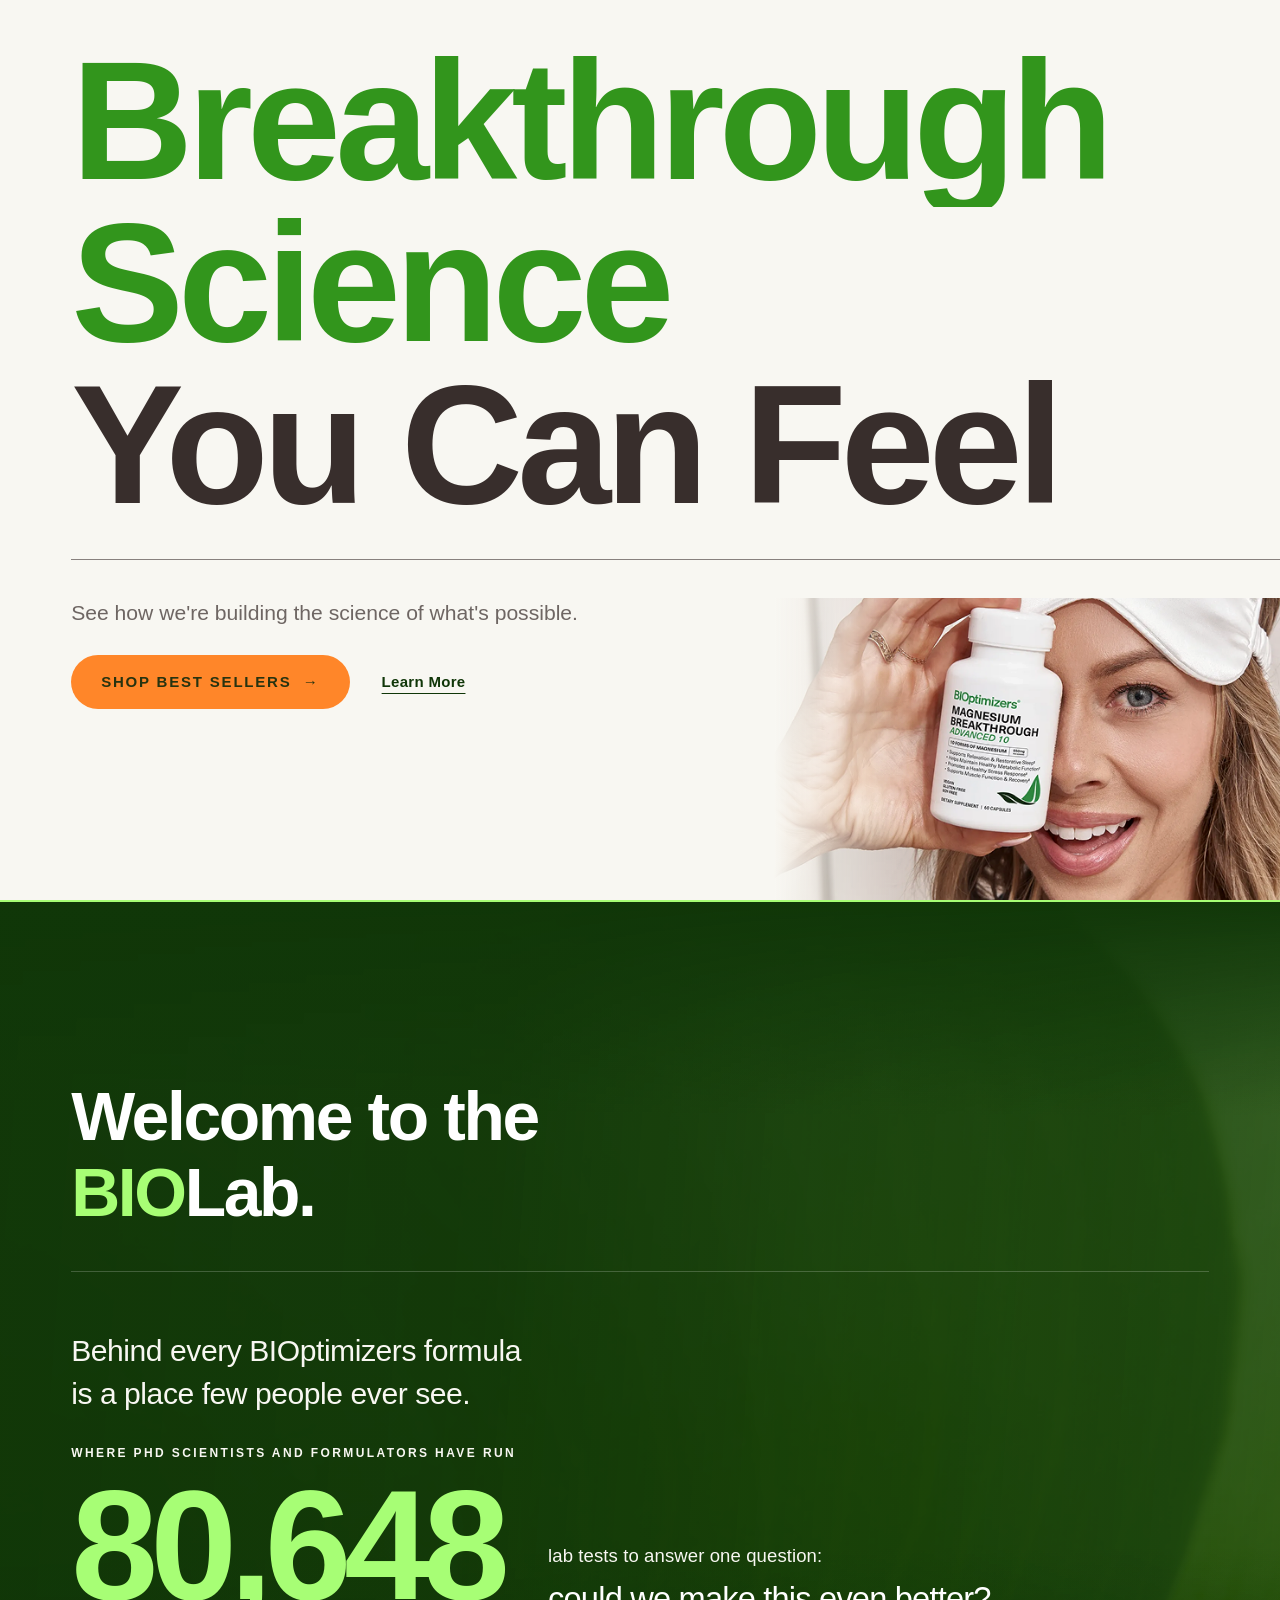
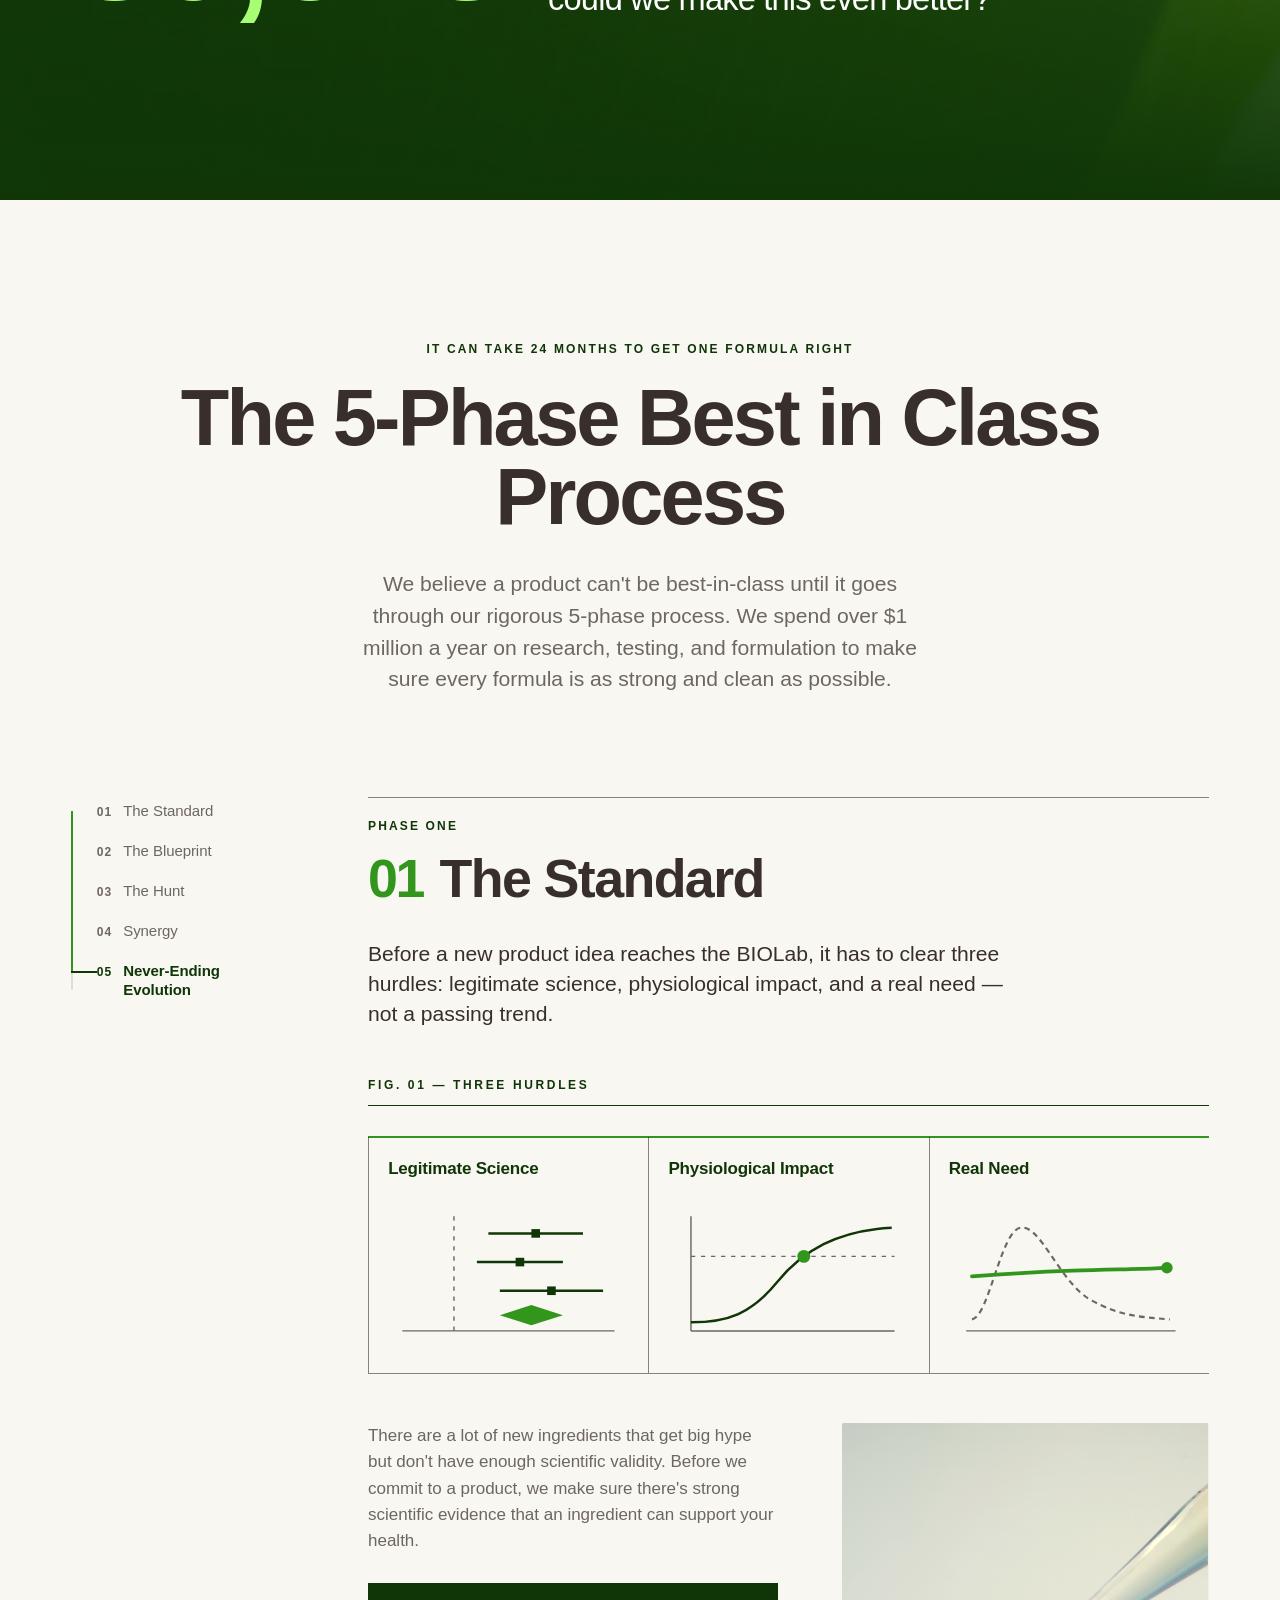
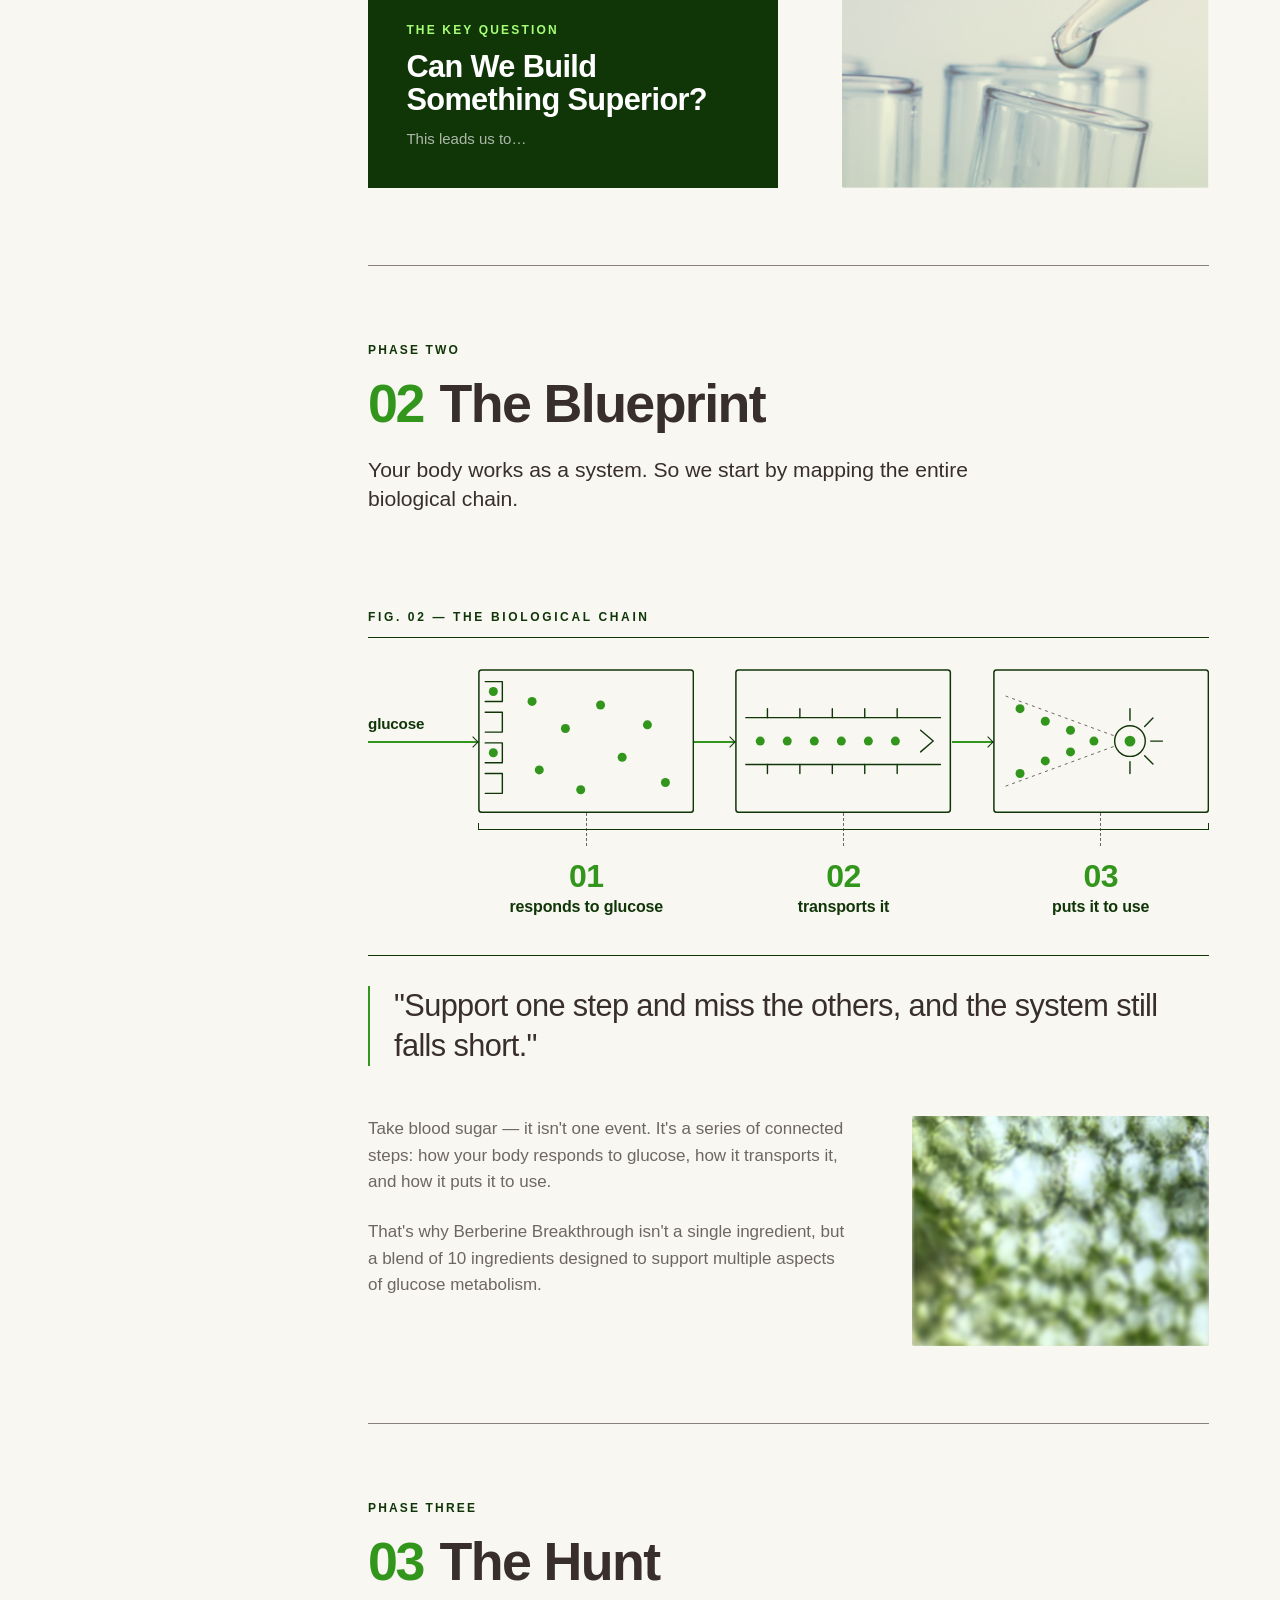
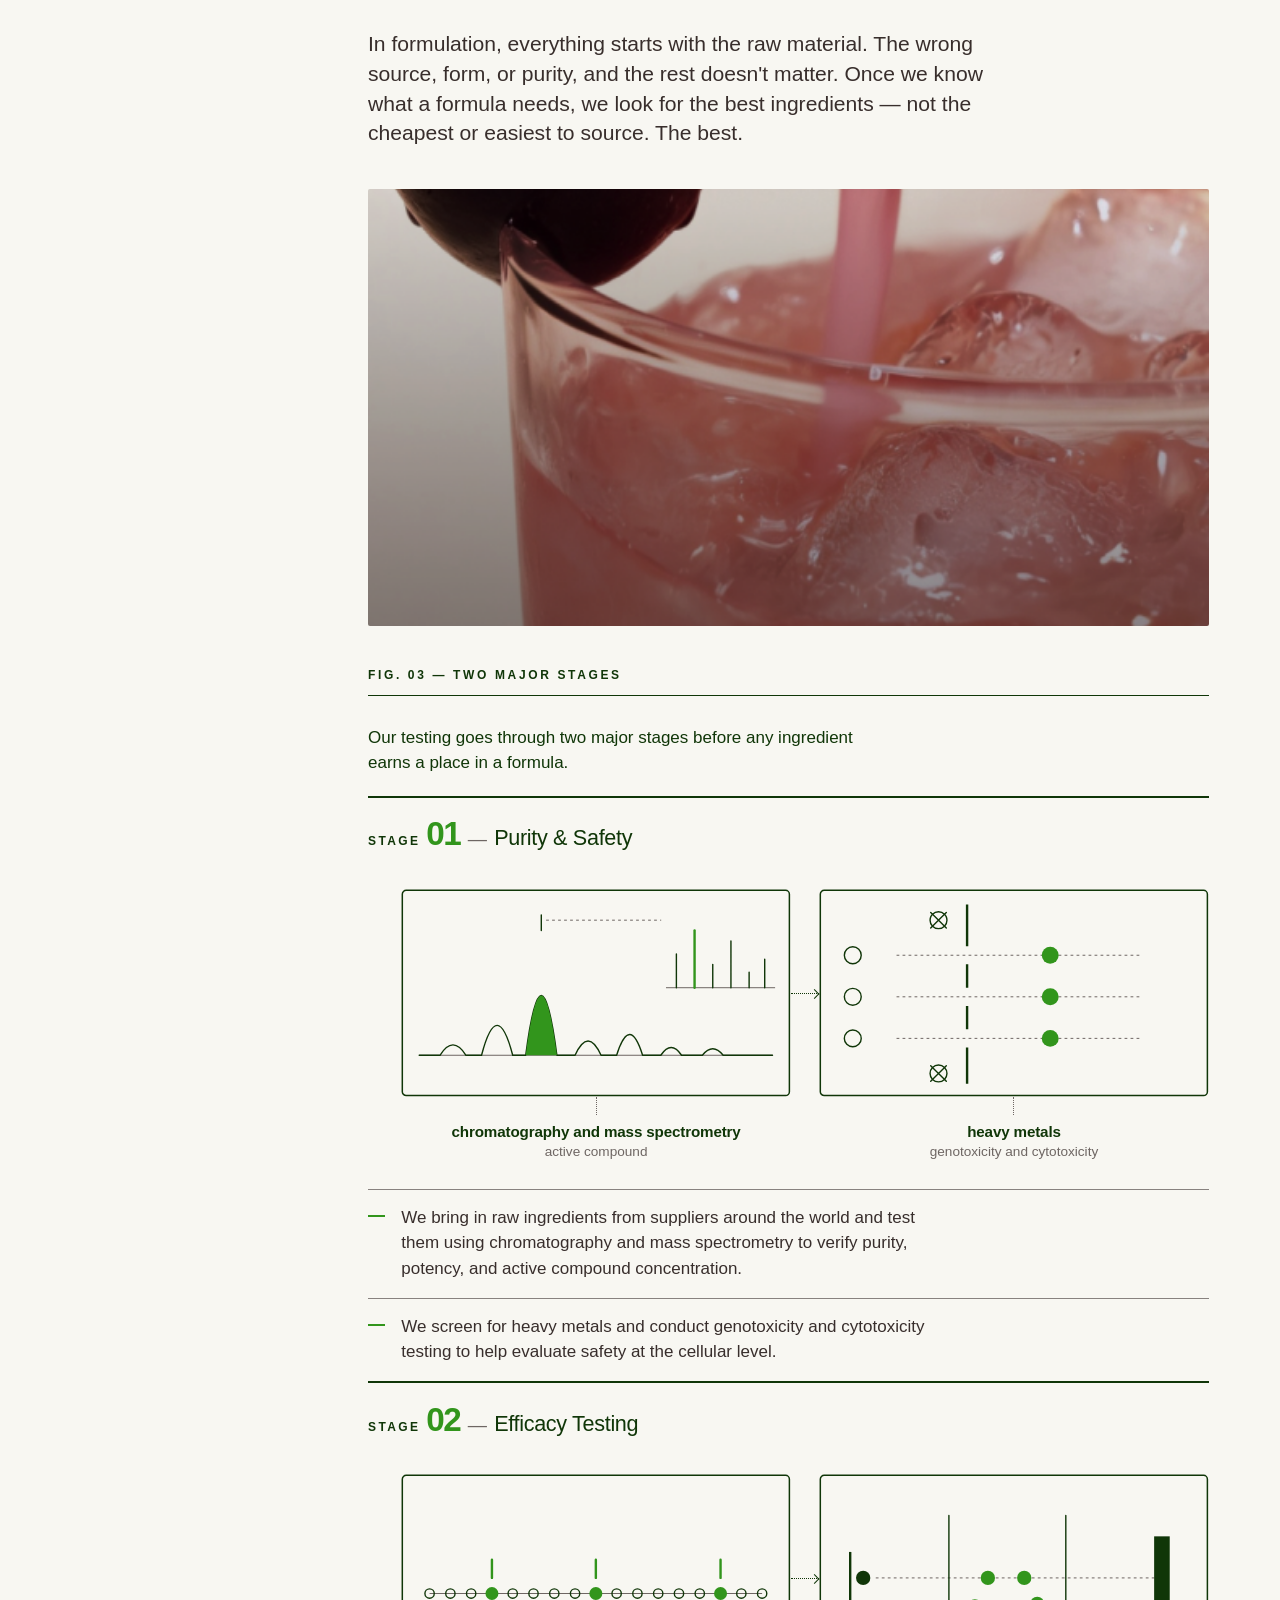
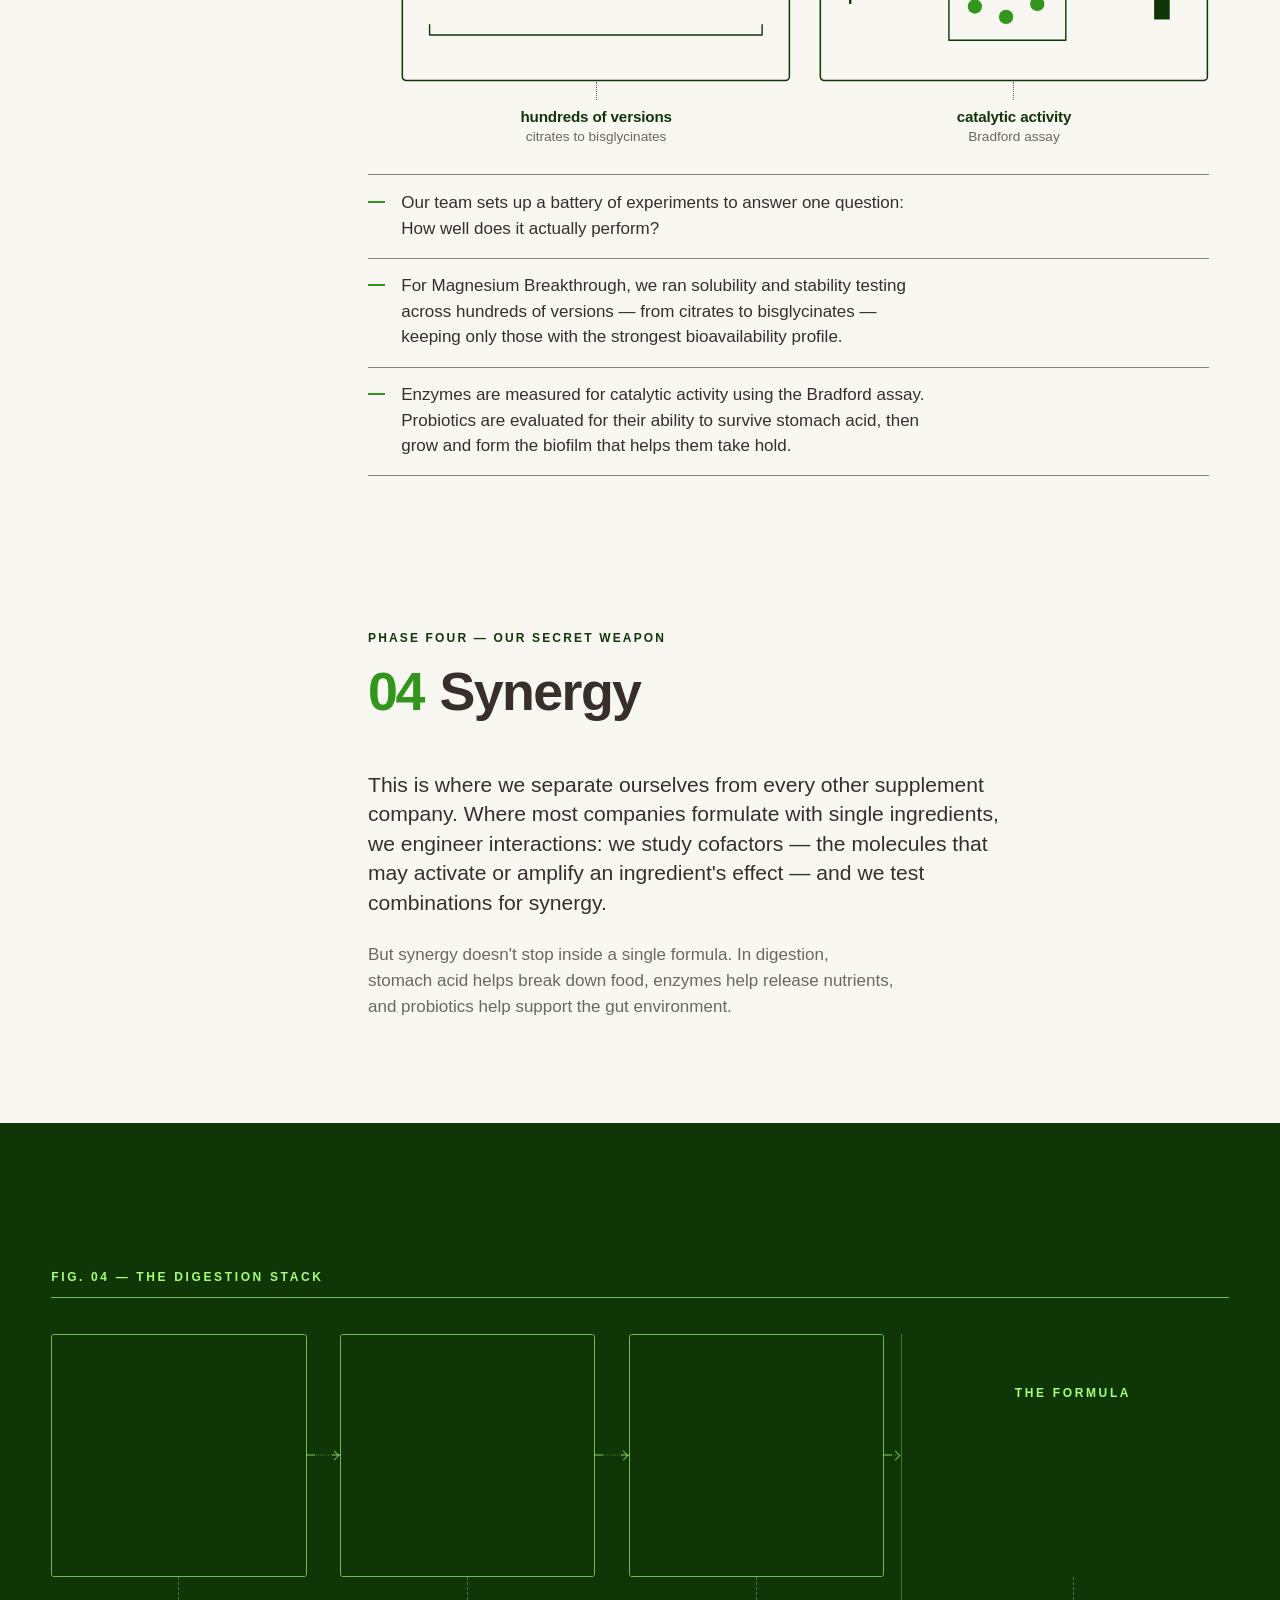
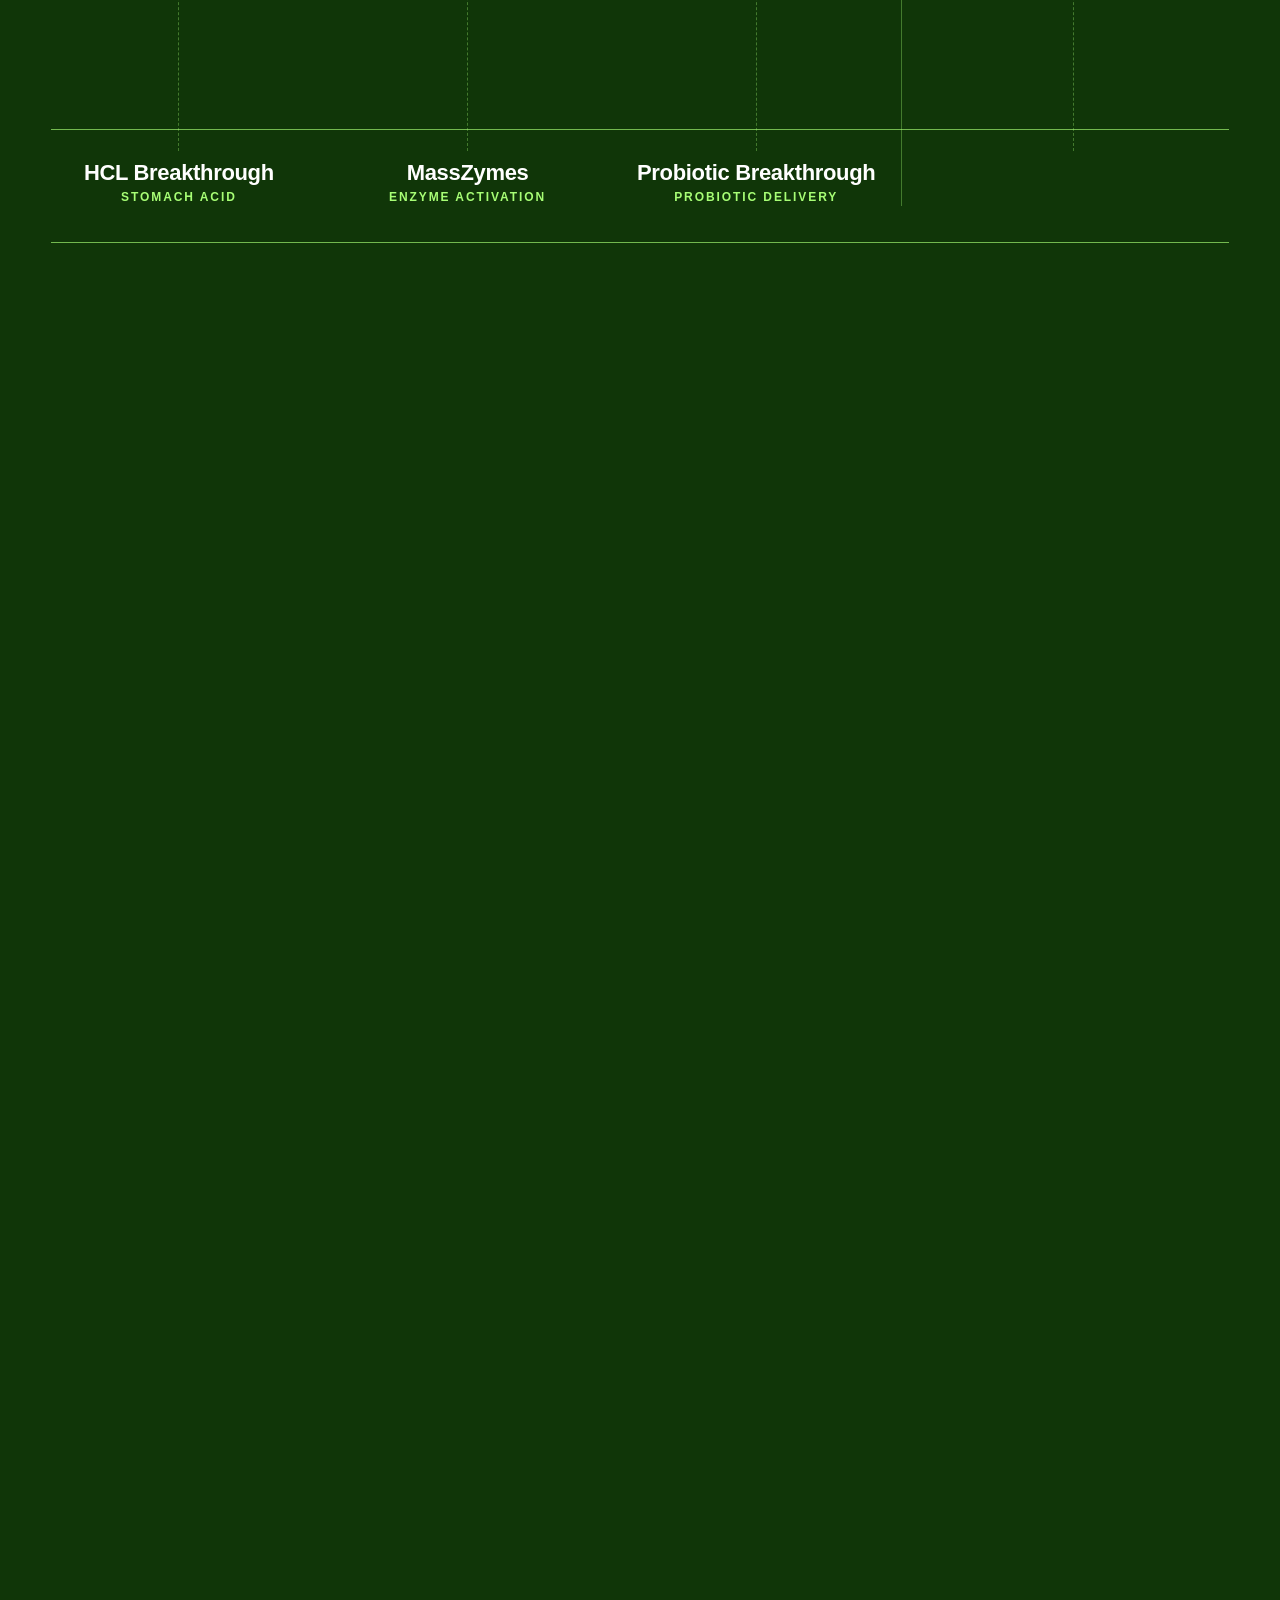
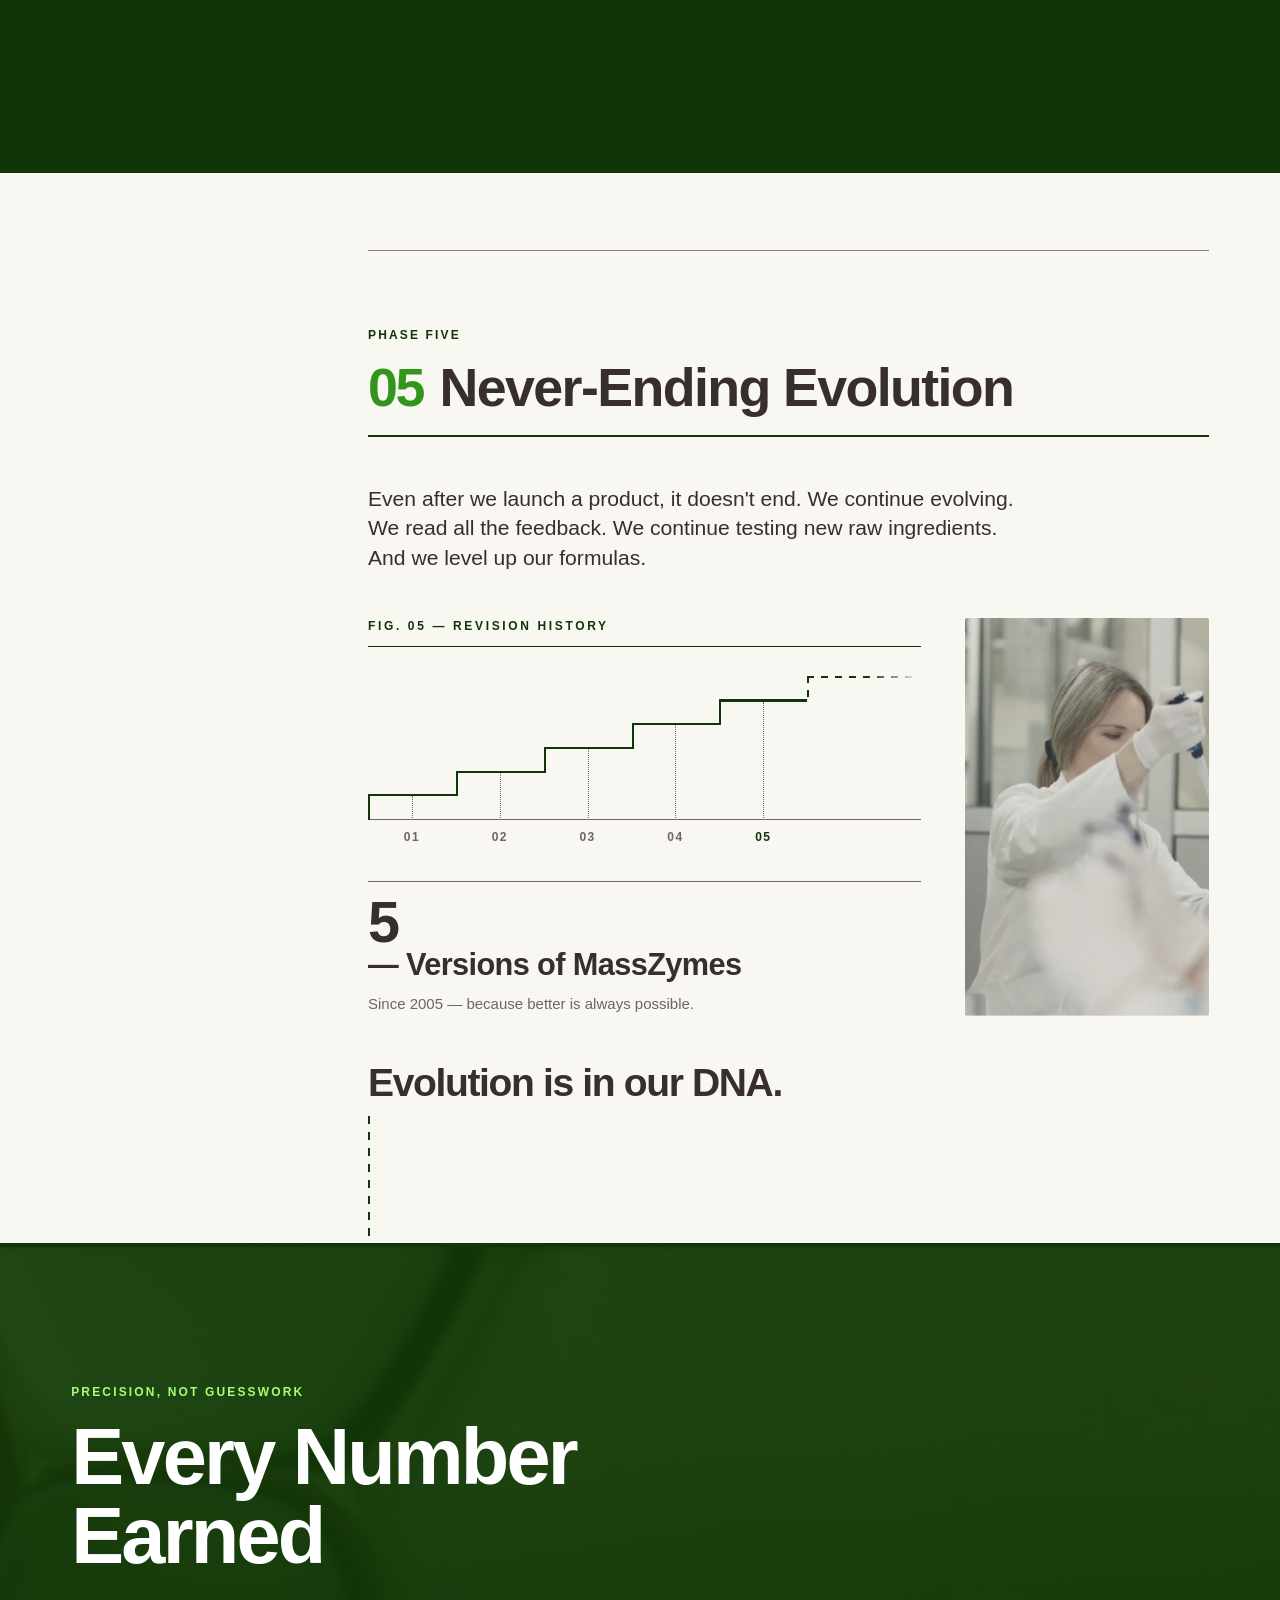
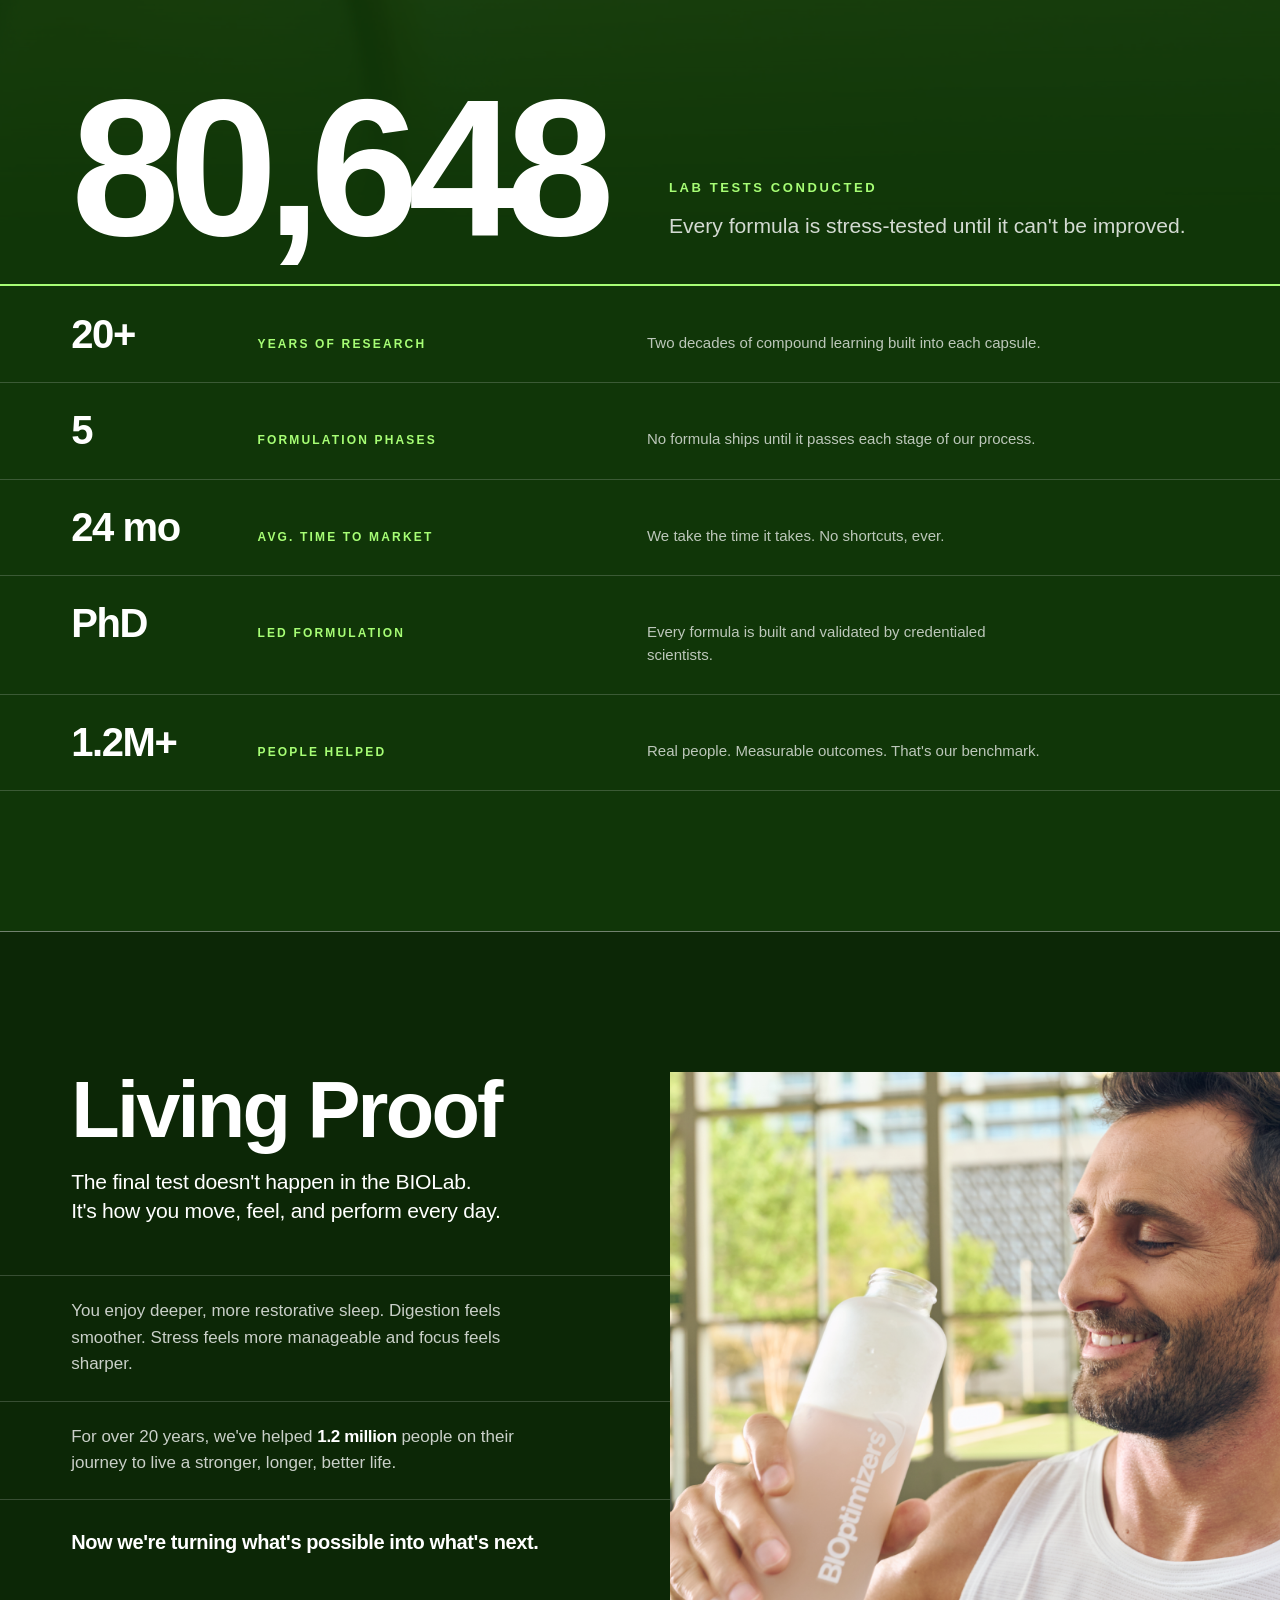
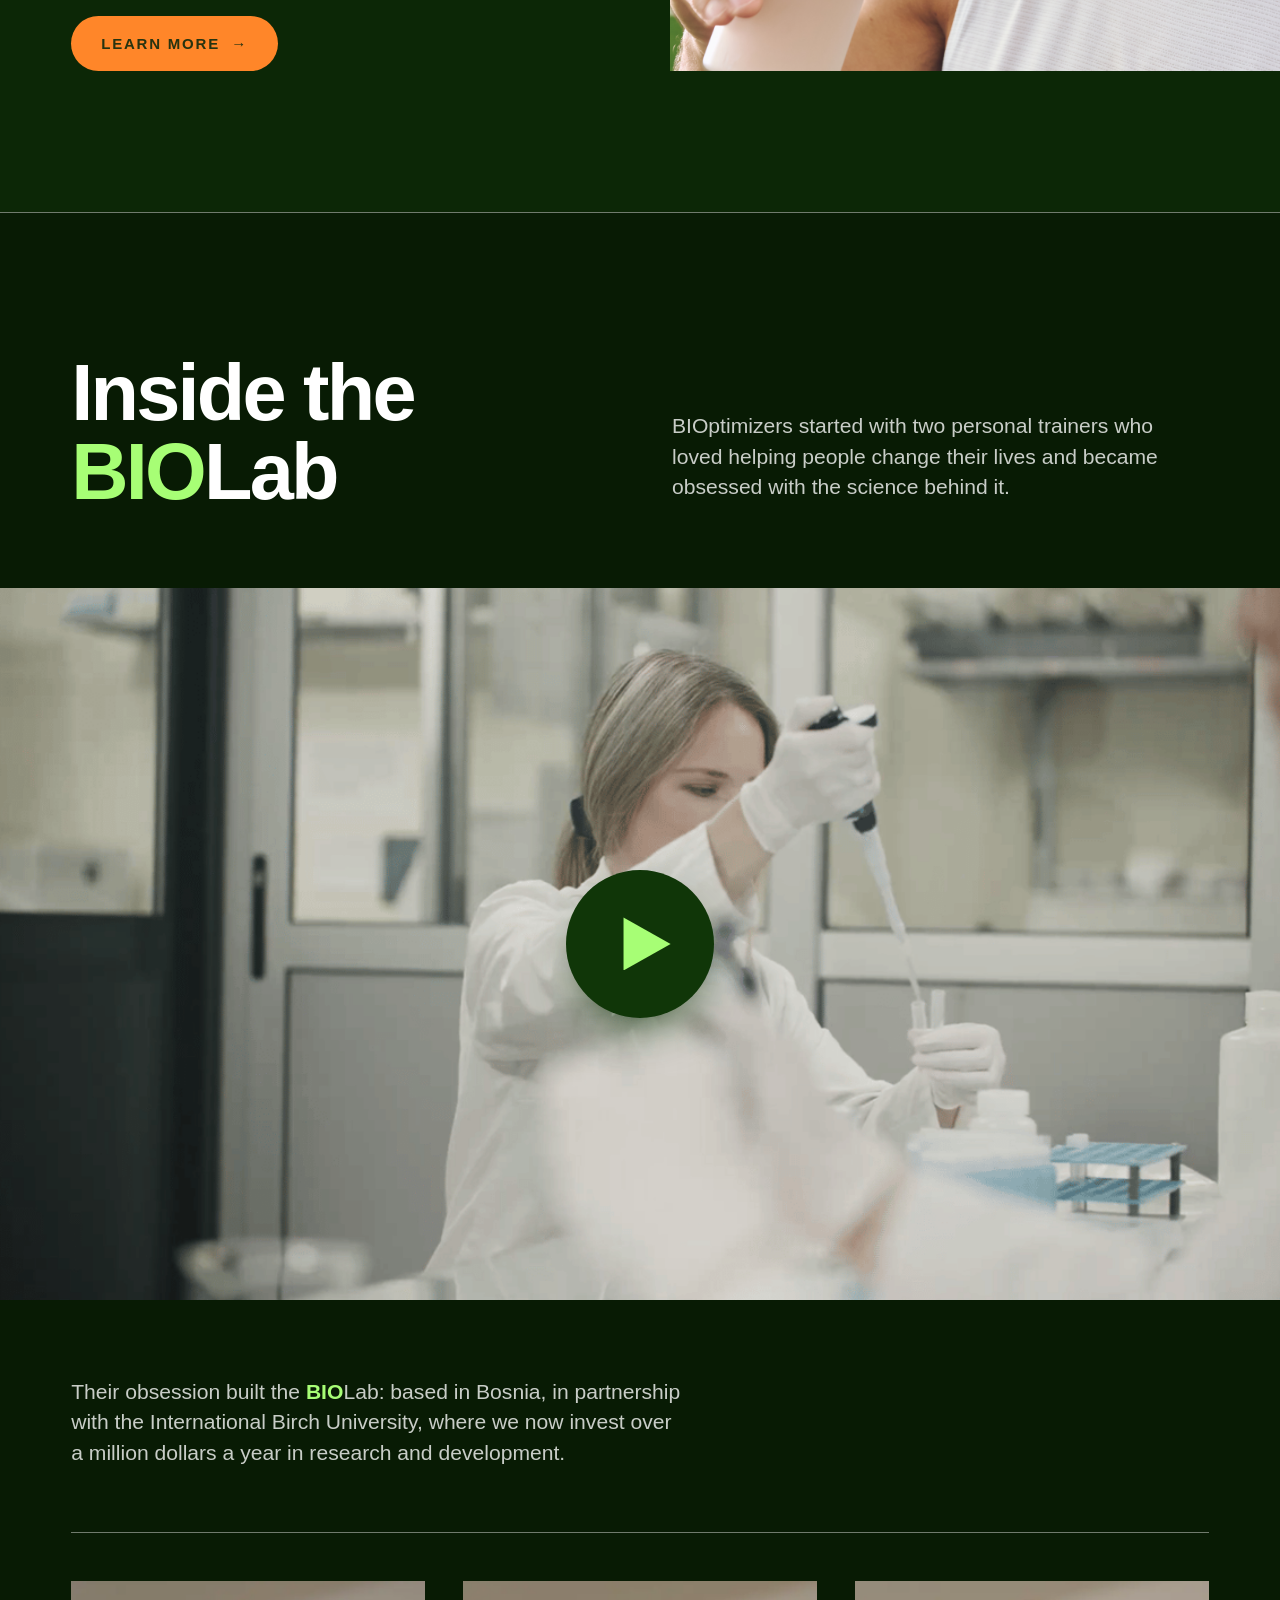
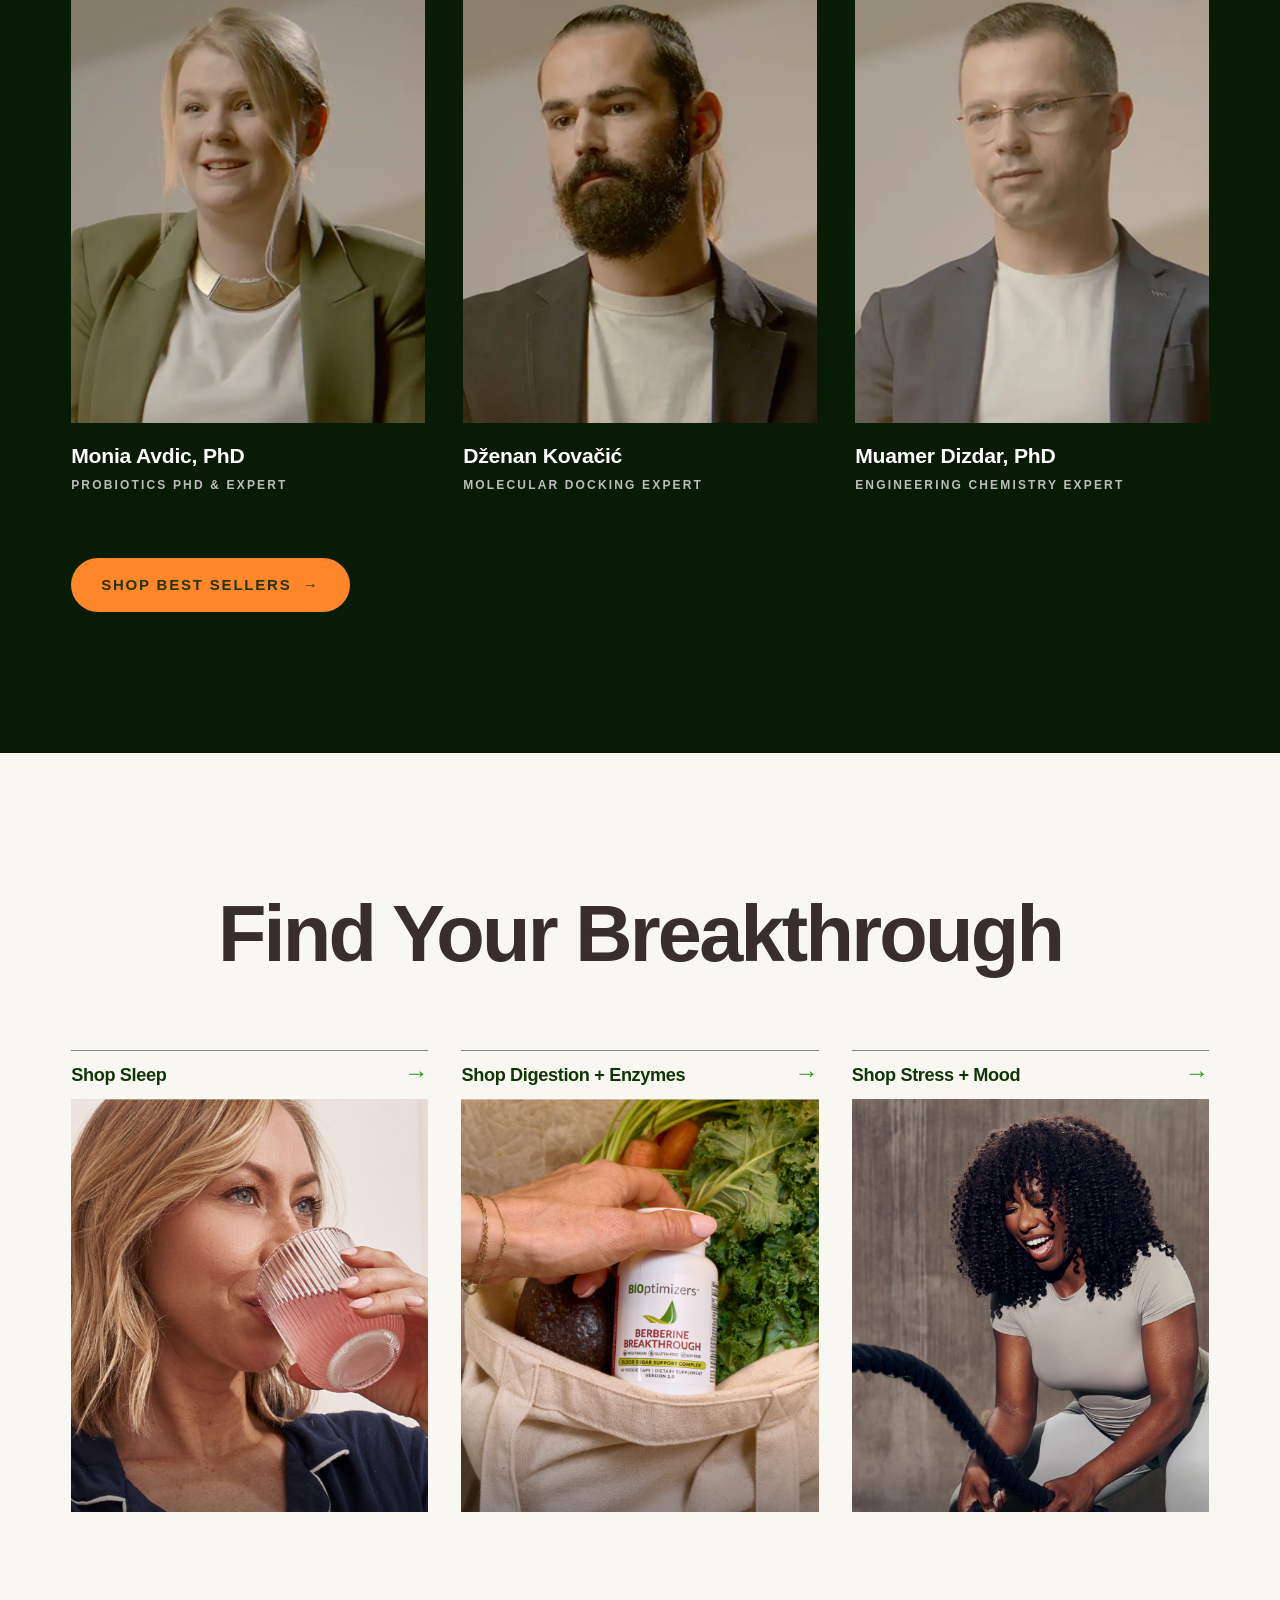
==== index.html @ 0d818f15 "Fig. 03 r1: the label finally has a figure under it Phase Three carried the page's most specific sci" ====
<!doctype html>
<html lang="en">
<head>
<meta charset="utf-8">
<meta name="viewport" content="width=device-width, initial-scale=1">
<title>Breakthrough Science You Can Feel | BIOptimizers</title>
<meta name="description" content="See how we're building the science of what's possible.">
<link rel="stylesheet" href="./styles.css">
<!-- app.js promises that "visibility is the floor" and gives the reveal three
     independent ways to fire — but all three live inside the script, so the
     one failure they do not cover is the script never running at all. With JS
     off, every [data-reveal] stays at opacity:0 and the reader gets a blank
     page. This is that floor, written where no script is needed to reach it.
     Reduced motion was already safe: its escape hatch is pure CSS. -->
<noscript><style>
  [data-reveal] { opacity: 1 !important; transform: none !important; }
  /* WAVE 3 — THE FLOOR HAD A HOLE IN IT. The rule above reaches the element
     that carries [data-reveal]; five transforms on this page live on a
     DESCENDANT of that element and wait for the same .is-in class. Nothing
     was putting those back. Measured with scripts off at 1920: the <i> inside
     every .hero__title .line sat at translateY(205.9px) — 110% of its own
     height, inside an overflow:hidden mask — so the page's H1 was INVISIBLE
     and the hero opened with 680px of empty cream. Three photographs were
     also frozen at their opening crop (1.12 / 1.17 / 1.06 instead of their
     resting values). Every line below is the finished still. */
  .hero__title .line i { transform: none !important; }
  .film img, .film.is-in img { transform: scale(1.06) !important; }
  .person__frame img { transform: scale(1.10) translateY(var(--ty, 0)) !important; }
  .phase__plate img { transform: none !important; }
  .proof__plate img { transform: scale(1.05) !important; }
  /* PIECE 08 — Fig. 05 is DRAWN, not faded, so its resting state lives on
     five pseudo-elements that wait for .is-in on an ancestor. With no script
     the staircase would be an empty ruled box and the closing descender into
     #stats would never exist. These are the finished strokes. */
  .revs__axis, .rev::before, .rev::after, .creed::after { transform: none !important; }
  /* PIECE 04 — the gate's rail is DRAWN out of a scaleX(0) on a pseudo-element
     of .gates, which waits on .is-in like everything else. Same hole, same
     patch: with no script the rail is simply already ruled. */
  .gates::before { transform: none !important; }
  /* PIECE 12. Two transforms in the finale wait on .is-in and both live on a
     DESCENDANT of the element carrying [data-reveal], so the rule above misses
     them: the three doors' hairlines are drawn with scaleX(0 -> 1), and each
     photograph settles out of a scale(1.12) crop. With scripts off that left
     three unruled, over-zoomed tiles. These are the finished stills. */
  .door__row::before { transform: none !important; }
  .door__frame img { transform: scale(1.28) !important; }
  /* PIECE 05 — Fig. 1. The chassis of the chain is never animated, so it is
     already whole here. The two things that are: the conduit fills, which
     rest at scaleX(1), and the material inside each station, which rests at
     full opacity. Without these the figure would render as a labelled but
     EMPTY apparatus with scripts off — drawn, and carrying nothing. */
  .chain__flow { transform: none !important; }
  .chain__mat { opacity: 1 !important; }
  /* PIECE 06 — Fig. 03. The four instruments are chassis and are already
     whole here. What is not: the material inside them — the identified peak
     and its mass line, the lots that clear the screen, the versions that are
     kept, the sample in the cuvette — which arrives on opacity and waits for
     .is-in on .hunt__sheet, an ANCESTOR of it. Without this the plate renders
     with scripts off as four drawn but EMPTY instruments: a chromatogram with
     no identified peak, a screen nothing gets through, a series with nothing
     kept. This is the loaded figure. */
  .sift__mat { opacity: 1 !important; }
  /* PIECE 07 — the specimens inside the vessels. These already rest correctly
     without a rule: the scrub writes transform and opacity as INLINE styles
     from initSynergy, so with no script there is nothing to undo and the CSS
     defaults (opacity 1, no transform) are the finished frame. It is stated
     anyway because the two holes this block has already had were both a
     descendant transform whose resting value lived somewhere a later edit
     could move it. If anyone ever gives .vessel__vid an opening crop in the
     stylesheet, the floor is already written. */
  .vessel__vid { opacity: 1 !important; transform: none !important; }
</style></noscript>
</head>
<body>

<a class="skip-link" href="#main">Skip to content</a>

<main id="main">

<!-- ============ PIECE 01: HERO — START ============ -->
<!-- The headline and the photograph live in DIFFERENT GRID ROWS. That is the
     whole fix: the collision was structural (both were placed in one 1/1 cell
     and left to miss each other by luck), so the answer is structural too.
     The h1 spans the full container and keeps its 144px colour split; the
     photograph is a plate locked into the bottom-right corner of the row
     BELOW it. A single hairline crosses the whole composition and both the
     sentence and the plate hang off it — one grid, one design.
     The reader can now act from the first screen: an orange CTA to the shop
     and a quiet link down to the process. Both labels already exist on this
     page ("Shop best sellers", "Learn More"); no new copy was invented. -->
<section class="hero" id="hero" aria-labelledby="hero-heading">
  <div class="hero__grid">

    <h1 id="hero-heading" class="hero__title">
      <span class="line" data-reveal><i>Breakthrough</i></span>
      <span class="line" data-reveal><i>Science</i></span>
      <span class="line line--alt" data-reveal><i>You Can Feel</i></span>
    </h1>

    <div class="hero__rule" aria-hidden="true"></div>

    <div class="hero__say">
      <p class="hero__sub" data-reveal data-reveal-delay="2">See how we're building the science of what's possible.</p>
      <div class="hero__act">
        <a class="btn" href="https://bioptimizers.com/shop" data-reveal data-reveal-delay="3">Shop best sellers</a>
        <a class="hero__more" href="#phases" aria-label="Learn More about the 5-phase process" data-reveal data-reveal-delay="3">Learn More</a>
      </div>
    </div>

    <!-- LCP element. No [data-reveal] here on purpose: hiding it behind an
         observer would push the largest paint past the reveal. -->
    <div class="hero__plate">
      <img src="./magnesium-breakthrough-sleep-wellness-m-859b0c885009fa5ac7b4ea28e211aabb.png"
           alt="Smiling woman holding BIOptimizers Magnesium Breakthrough, wearing a sleep mask"
           width="585" height="528" fetchpriority="high" decoding="async">
    </div>

  </div>
</section>
<!-- ============ PIECE 01: HERO — END ============ -->


<!-- ============ PIECE 02: MANIFESTO / BIOLAB — START ============ -->
<!-- THE FIRST DARK BEAT — the page changes register here, so the section takes
     a whole screen and nothing in it uses the shared 900ms fade:
       · the seam CUTS across the top edge (scaleX from the left)
       · the sentence CLIMBS out of per-line masks, one line at a time
       · 80,648 is UNCOVERED by a --vital bar that wipes over and off it
       · the leaf light DRIFTS against the scroll behind all of it
     One sentence, re-typeset — not reworded. Every fragment below is an
     inline <span>, so the browser and the copy gate both read the source
     line back as one continuous sentence.
     The CSS resting state is the finished composition; JS arms the motion by
     adding .is-armed. No JS, a dead observer, or prefers-reduced-motion all
     land on the still — visibility is the floor. -->
<section class="manifesto" id="biolab-banner" aria-labelledby="banner-heading" data-manifesto>
  <div class="manifesto__field" aria-hidden="true">
    <img class="manifesto__texture" data-mf="texture"
         src="./ae173b73b3bbce85db3224bb257502de1eb17e9a-m-88636705584f5a5233e0ae18df42519e.png"
         alt="" width="890" height="686" loading="lazy" decoding="async">
    <span class="manifesto__veil"></span>
  </div>
  <span class="manifesto__seam" aria-hidden="true"></span>

  <!-- WAVE 3 — THE TITLE ARRIVES WITH ITS SECTION, NOT AFTER IT.
       This h2 used to be the LAST element in the section: the greeting
       rendered under its own explanation and, because the choreography runs
       in DOM order, it carried a ~1.45s delay — the name of the place landed
       a second and a half after the place did. The UI/UX critic and the copy
       gate's order check found it independently, and the source says the same
       thing: "Welcome to the BIOLab." is the heading, the sentence is the
       body under it. So the greeting opens, a rule is drawn under it, and the
       sentence then builds to 80,648 — which now lands LAST and largest,
       where a climax belongs, instead of halfway up the screen. -->
  <div class="shell manifesto__type">
    <h2 id="banner-heading" class="manifesto__title">
      <span class="mf-line"><span class="mf-line__i">Welcome to the</span></span>
      <span class="mf-line"><span class="mf-line__i"><b>BIO</b>Lab.</span></span>
    </h2>
    <p class="manifesto__body">
      <span class="mf-set" data-mf-split>Behind every BIOptimizers formula is a place few people ever see.</span>
      <span class="mf-cue" data-mf-split>Where PhD scientists and formulators have run</span>
      <span class="mf-tally" data-mf-tally><span class="mf-tally__n">80,648</span></span>
      <span class="mf-close">
        <span class="mf-ask" data-mf-split>lab tests to answer one question:</span>
        <span class="mf-q" data-mf-split>could we make this even better?</span>
      </span>
    </p>
  </div>
</section>
<!-- ============ PIECE 02: MANIFESTO — END ============ -->


<!-- ============ PIECE 03: PHASE SPINE (carries 04-08) — START ============ -->
<section class="process" id="phases" aria-labelledby="phases-heading">

  <!-- WAVE 4 — ONE MASTHEAD, ONE ARRIVAL. Every heading block on this page
       used to deal its own parts 0/110/220ms apart, which is how 53 reveals
       ended up with 37 of them on one identical fade. A masthead is a block:
       kicker, title and lede arrive together, here and in all five phases,
       the register and the people board. Nine fades removed, none re-cut. -->
  <header class="overture shell" data-reveal>
    <p class="eyebrow overture__kicker">It Can Take 24 Months To Get One Formula Right</p>
    <h2 id="phases-heading" class="overture__title">The 5-Phase Best in Class Process</h2>
    <p class="overture__lede">We believe a product can't be best-in-class until it goes through our rigorous 5-phase process. We spend over $1 million a year on research, testing, and formulation to make sure every formula is as strong and clean as possible.</p>
  </header>

  <div class="process__body">

    <!-- THE SPINE IS NAVIGATION. IT WAS A PROGRESS BAR WEARING THE WORD.
         Round 1 shipped `aside[aria-hidden="true"]` containing zero links. A
         reader in phase 3 could not reach phase 5, and a screen-reader user
         was never told which of the five phases they were in — the page's one
         `aria-current` sat INSIDE the hidden container, where by definition
         nothing could ever see it. So: a labelled <nav>, five real in-page
         links, `aria-current="step"` on the anchor itself.

         IT IS ALSO THE KEYBOARD'S ONLY FOOTHOLD IN THE ARGUMENT. Before this
         there were 9 focusable elements across the document and TAB 3 -> TAB 4
         moved scrollY 0 -> 12,244: the manifesto, all five phases, the whole
         1+1=5 mechanism and the stats register were crossed in one keystroke.
         Now 14, and that leap is TAB 3 -> TAB 4 = 0 -> 2,023, landing on the
         spine. There is still no interactive element inside the prose itself
         and inventing one would be worse than the problem — so the five links
         are not five rests, they are five jumps: from any of them, Enter puts
         you at the top of any phase, and Shift+Tab from a phase brings the
         index back.

         Every phase carries tabindex="-1" so the BROWSER'S OWN fragment
         navigation lands focus on the article it jumped to. That is why this
         works with JS switched off: the anchors are anchors, and the landing
         is the platform's, not ours. JS only adds smooth travel and keeps the
         active step in step with the scroll. The one honest limit of the no-JS
         path is that `aria-current` stays on 01 — with no script there is
         nothing that could know otherwise, and 01 is where a reader entering
         this section actually is.

         Below 1024px this same markup lays out as a ruled index at the head
         of the section instead of vanishing — see styles.css. -->
    <nav class="spine" aria-labelledby="spine-label" data-spine>
      <p class="spine__label" id="spine-label">Jump to phase</p>
      <div class="spine__rail" aria-hidden="true"><span class="spine__fill" data-spine-fill></span></div>
      <ol class="spine__list">
        <li class="spine__item is-active" data-spine-step="1"><a class="spine__link" href="#phase-1" data-spine-link="1" aria-current="step"><b class="spine__num">01</b><span class="spine__name">The Standard</span></a></li>
        <li class="spine__item" data-spine-step="2"><a class="spine__link" href="#phase-2" data-spine-link="2"><b class="spine__num">02</b><span class="spine__name">The Blueprint</span></a></li>
        <li class="spine__item" data-spine-step="3"><a class="spine__link" href="#phase-3" data-spine-link="3"><b class="spine__num">03</b><span class="spine__name">The Hunt</span></a></li>
        <li class="spine__item" data-spine-step="4"><a class="spine__link" href="#phase-4" data-spine-link="4"><b class="spine__num">04</b><span class="spine__name">Synergy</span></a></li>
        <li class="spine__item" data-spine-step="5"><a class="spine__link" href="#phase-5" data-spine-link="5"><b class="spine__num">05</b><span class="spine__name">Never-Ending Evolution</span></a></li>
      </ol>
    </nav>

    <div class="phases">

      <!-- ---------- PIECE 04: PHASE ONE — START ---------- -->
      <!-- PHASE ONE IS A GATE. IT IS NOW BUILT AS ONE.
           The standing verdict on this stretch was that phases 1/2/3/5 render
           as five near-identical two-column text+image cards. This one stops
           being a card. It is three BANDS, each spanning the full content
           width, in the order a paper makes its case:

             1. MASTHEAD  rule, "Phase One", then 01 + The Standard set on one
                          line at the same size — the stage marker is TYPE now,
                          at full contrast, not a 272px 10%-opacity smudge
                          floating behind the prose.
             2. THE GATE  the three hurdles, given the whole width and a
                          bespoke plate each. They were plain pills; they are
                          the substance of this phase.
             3. THE CODA  why the standard exists, beside the photograph, and
                          the question that hands off to Phase Two.

           WHAT THE THREE PLATES SHOW. Three different figure types, one shared
           grammar: GREEN IS WHAT CLEARS THE GATE.
             · Legitimate Science  — a forest plot. Independent estimates, all
               landing on the same side of the null, and a pooled summary
               diamond. That is what "strong scientific evidence" looks like
               when you actually go and check.
             · Physiological Impact — a dose-response curve crossing an effect
               threshold. The marker is the crossing.
             · Real Need — two traces on one axis: a spike that collapses
               (dashed, receding) against a level that holds. "A real need —
               not a passing trend", drawn.
           They are SCHEMATIC, deliberately: no axis values, no counts, nothing
           that could be read as a dataset we do not have. Each sits under the
           test it belongs to and is aria-hidden — the label already says it.

           ARRIVAL IS STILL FOUR BLOCKS, not four more paragraphs: masthead,
           lead, gate, coda. The photograph settles out of its crop as before.
           The gate's rail is DRAWN (--ease-draw), the same gesture as the
           spine fill and the manifesto seam — a rule ruled across the page is
           the one thing on this page allowed to draw itself. Its resting value
           is in the <noscript> block and in the reduced-motion block below. -->
      <article class="phase" id="phase-1" data-phase="1" tabindex="-1" aria-labelledby="phase-1-heading">

        <header class="phase__head" data-reveal>
          <p class="eyebrow">Phase One</p>
          <div class="phase__mast">
            <p class="phase__ghost" aria-hidden="true">01</p>
            <h3 id="phase-1-heading" class="phase__title">The Standard</h3>
          </div>
        </header>

        <p class="lead phase__lead" data-reveal data-reveal-delay="1">Before a new product idea reaches the BIOLab, it has to clear three hurdles: legitimate science, physiological impact, and a real need — not a passing trend.</p>

        <!-- WAVE 4 COHERENCE — THE PLATE IS NUMBERED LIKE EVERY OTHER PLATE.
             The gate triptych was the one figure on this page with no marker
             at all while phase 2 carried "Fig. 1" and phase 5 "Fig. 05". One
             convention now: Fig. 0N, where N is the PHASE the plate belongs
             to, so the five plates index against the same 01–05 the spine
             uses. Each name is a phrase already in this page's copy — here,
             the "three hurdles" the lead directly above it names. -->
        <figure class="fig fig--gate" data-reveal>
        <p class="fig__mark">Fig. 01 — Three Hurdles</p>
        <ol class="gates">
          <li class="gate">
            <p class="gate__name">Legitimate Science</p>
            <svg class="gate__fig" viewBox="0 0 168 104" aria-hidden="true" focusable="false">
              <g class="gf-rule">
                <path d="M10 92H158"/>
                <path d="M46 12V92" stroke-dasharray="3 4"/>
              </g>
              <g class="gf-ink">
                <path d="M70 24H136"/>
                <path d="M62 44H122"/>
                <path d="M78 64H150"/>
              </g>
              <g class="gf-dot">
                <rect x="100" y="21" width="6" height="6"/>
                <rect x="89" y="41" width="6" height="6"/>
                <rect x="111" y="61" width="6" height="6"/>
              </g>
              <path class="gf-mark" d="M78 81 100 74 122 81 100 88Z"/>
            </svg>
          </li>
          <li class="gate">
            <p class="gate__name">Physiological Impact</p>
            <svg class="gate__fig" viewBox="0 0 168 104" aria-hidden="true" focusable="false">
              <g class="gf-rule">
                <path d="M16 12V92"/>
                <path d="M16 92H158"/>
                <path d="M16 40H158" stroke-dasharray="3 4"/>
              </g>
              <path class="gf-ink" d="M16 86C42 86 58 80 76 58C94 36 118 22 156 20"/>
              <circle class="gf-mark" cx="94.7" cy="40" r="4.5"/>
            </svg>
          </li>
          <li class="gate">
            <p class="gate__name">Real Need</p>
            <svg class="gate__fig" viewBox="0 0 168 104" aria-hidden="true" focusable="false">
              <g class="gf-rule">
                <path d="M12 92H158"/>
              </g>
              <path class="gf-soft" d="M16 84C28 82 36 22 50 20C64 18 76 56 98 70C120 82 132 82 154 84" stroke-dasharray="4 3"/>
              <path class="gf-trace" d="M16 54C42 52 60 51 86 50C114 49 132 49 152 48"/>
              <circle class="gf-mark" cx="152" cy="48" r="4"/>
            </svg>
          </li>
        </ol>
        </figure>

        <div class="phase__coda" data-reveal>
          <p class="phase__note">There are a lot of new ingredients that get big hype but don't have enough scientific validity. Before we commit to a product, we make sure there's strong scientific evidence that an ingredient can support your health.</p>
          <aside class="keynote">
            <p class="keynote__label">The Key Question</p>
            <p class="keynote__ask">Can We Build Something Superior?</p>
            <p class="keynote__tail">This leads us to…</p>
          </aside>
        </div>

        <figure class="phase__plate" data-reveal>
          <img class="plate--breathe plate--breathe-a"
               src="./laboratory-pipette-drop-test-tubes-d-7fc4d93f0f60fce5c1e908bc899cf7d3.png"
               alt="Laboratory pipette dropping liquid into test tubes"
               width="761" height="677" loading="lazy" decoding="async">
        </figure>

      </article>
      <!-- ---------- PIECE 04: PHASE ONE — END ---------- -->

      <!-- ---------- PIECE 05: PHASE TWO — START ---------- -->
      <!-- THE PAGE'S CLEAREST CONTENT GAP, CLOSED. The copy said "we start by
           mapping the entire biological chain" and then showed a stock
           micrograph of chloroplasts. The claim was stated and never
           demonstrated. Fig. 1 is that map: the three connected steps the
           blood-sugar sentence names — responds to glucose, transports it,
           puts it to use — drawn as one pathway that a single material
           travels through.

           EVERY WORD IN THE FIGURE IS LIFTED FROM THE COPY. The three station
           names are the three verb phrases of the source sentence, unaltered
           and in source order; "glucose" names the material at the inlet. The
           only strings that are not source copy are the plate marker "Fig. 1"
           and the stage numerals 01/02/03.

           THE PULL-QUOTE IS NOW THE PLATE'S CAPTION. It sits under the closing
           rule, directly beneath the bracket that spans all three steps — so
           "support one step and miss the others" annotates the drawn span it
           is about, instead of floating in a 22-character column. Source
           string order (lead, quote, blood sugar, Berberine) is unchanged.

           THE MATERIAL IS THE ONLY THING THAT MOVES. Chambers, receptor slots,
           carriage rails, the output node, the conduits, the bracket, the
           leaders, the numerals and every label are chassis: drawn from the
           first frame and never animated — the same law PIECE 07 wrote for the
           rig. What arrives is the glucose and the conduit fills between the
           stations, in sequence, on DRAW. So no-JS, reduced motion and a dead
           observer all land on the complete, labelled figure. -->
      <article class="phase phase--blueprint" id="phase-2" data-phase="2" tabindex="-1" aria-labelledby="phase-2-heading">
        <header class="phase__head" data-reveal>
          <p class="eyebrow">Phase Two</p>
          <div class="phase__mast">
            <p class="phase__ghost" aria-hidden="true">02</p>
            <h3 id="phase-2-heading" class="phase__title">The Blueprint</h3>
          </div>
          <p class="lead bp__lede">Your body works as a system. So we start by mapping the entire biological chain.</p>
        </header>

        <figure class="chain" data-reveal data-reveal-delay="1">
          <p class="fig__mark chain__mark">Fig. 02 — The Biological Chain</p>

          <div class="chain__grid">

            <!-- THE INLET. The material enters the system from outside it. -->
            <div class="chain__in">
              <p class="chain__src">glucose</p>
              <span class="chain__link chain__link--in" aria-hidden="true"><i class="chain__flow"></i></span>
            </div>

            <!-- 01 — RESPONDS TO GLUCOSE. Four sites on the inner face of the
                 wall the material arrives at; two of them occupied. The body
                 has somewhere for glucose to land, and it lands. -->
            <div class="chain__cell chain__cell--1">
              <svg class="chain__glyph" viewBox="0 0 240 160" aria-hidden="true" focusable="false">
                <rect class="g-wall" x="1" y="1" width="238" height="158" rx="3"/>
                <path class="g-fit" d="M8 14 H27 V36 H8 M8 48 H27 V70 H8 M8 82 H27 V104 H8 M8 116 H27 V138 H8"/>
                <g class="chain__mat">
                  <circle cx="17" cy="25" r="5"/><circle cx="17" cy="93" r="5"/>
                  <circle cx="60" cy="36" r="5"/><circle cx="97" cy="66" r="5"/>
                  <circle cx="68" cy="112" r="5"/><circle cx="114" cy="134" r="5"/>
                  <circle cx="136" cy="40" r="5"/><circle cx="160" cy="98" r="5"/>
                  <circle cx="188" cy="62" r="5"/><circle cx="208" cy="126" r="5"/>
                </g>
              </svg>
              <span class="chain__link chain__link--out" aria-hidden="true"><i class="chain__flow"></i></span>
            </div>

            <!-- 02 — TRANSPORTS IT. The same material, no longer loose: ordered
                 onto a carriage and moving one way. -->
            <div class="chain__cell chain__cell--2">
              <svg class="chain__glyph" viewBox="0 0 240 160" aria-hidden="true" focusable="false">
                <rect class="g-wall" x="1" y="1" width="238" height="158" rx="3"/>
                <path class="g-fit" d="M12 54 H228 M12 106 H228"/>
                <path class="g-fit" d="M36 54 V44 M72 54 V44 M108 54 V44 M144 54 V44 M180 54 V44 M36 106 V116 M72 106 V116 M108 106 V116 M144 106 V116 M180 106 V116"/>
                <path class="g-fit" d="M206 68 L220 80 L206 92"/>
                <g class="chain__mat">
                  <circle cx="28" cy="80" r="5"/><circle cx="58" cy="80" r="5"/>
                  <circle cx="88" cy="80" r="5"/><circle cx="118" cy="80" r="5"/>
                  <circle cx="148" cy="80" r="5"/><circle cx="178" cy="80" r="5"/>
                </g>
              </svg>
              <span class="chain__link chain__link--out" aria-hidden="true"><i class="chain__flow"></i></span>
            </div>

            <!-- 03 — PUTS IT TO USE. The same material again, gathered to one
                 point and spent: the chain has no outlet because nothing leaves
                 it. Five strokes off the node are the only thing that does. -->
            <div class="chain__cell chain__cell--3">
              <svg class="chain__glyph" viewBox="0 0 240 160" aria-hidden="true" focusable="false">
                <rect class="g-wall" x="1" y="1" width="238" height="158" rx="3"/>
                <path class="g-guide" d="M14 30 L134 74 M14 130 L134 86"/>
                <circle class="g-fit" cx="152" cy="80" r="17"/>
                <path class="g-fit" d="M152 57 V44 M168.3 63.7 L177.5 54.5 M175 80 H188 M168.3 96.3 L177.5 105.5 M152 103 V116"/>
                <g class="chain__mat">
                  <circle cx="30" cy="44" r="5"/><circle cx="30" cy="116" r="5"/>
                  <circle cx="58" cy="58" r="5"/><circle cx="58" cy="102" r="5"/>
                  <circle cx="86" cy="68" r="5"/><circle cx="86" cy="92" r="5"/>
                  <circle cx="112" cy="80" r="5"/>
                  <circle cx="152" cy="80" r="6"/>
                </g>
              </svg>
            </div>

            <!-- THE SPAN. One bracket under all three, ticked at both ends:
                 the three steps are one system. The caption below it is the
                 sentence about exactly that. -->
            <span class="chain__span" aria-hidden="true"></span>
            <span class="chain__drop chain__drop--1" aria-hidden="true"></span>
            <span class="chain__drop chain__drop--2" aria-hidden="true"></span>
            <span class="chain__drop chain__drop--3" aria-hidden="true"></span>

            <p class="chain__key chain__key--1"><b>01</b><span>responds to glucose</span></p>
            <p class="chain__key chain__key--2"><b>02</b><span>transports it</span></p>
            <p class="chain__key chain__key--3"><b>03</b><span>puts it to use</span></p>

          </div>

          <figcaption class="chain__cap">
            <blockquote class="quote">"Support one step and miss the others, and the system still falls short."</blockquote>
          </figcaption>
        </figure>

        <div class="phase__prose bp__body" data-reveal>
          <p>Take blood sugar — it isn't one event. It's a series of connected steps: how your body responds to glucose, how it transports it, and how it puts it to use.</p>
          <p>That's why Berberine Breakthrough isn't a single ingredient, but a blend of 10 ingredients designed to support multiple aspects of glucose metabolism.</p>
        </div>
        <figure class="phase__plate bp__plate" data-reveal>
          <img class="plate--breathe plate--breathe-b"
               src="./microscopic-plant-cells-chloroplasts-m-5b2cbe44cb7ab2a94076068d9a5066e8.png"
               alt="Microscopic view of plant cells with green chloroplasts"
               width="489" height="516" loading="lazy" decoding="async">
        </figure>
      </article>
      <!-- ---------- PIECE 05: PHASE TWO — END ---------- -->

      <!-- ---------- PIECE 06: PHASE THREE — START ---------- -->
      <!-- THIS PHASE IS THE PAGE'S EVIDENCE, AND IT WAS SET AS A TABLE.
           Two boxed cards, side by side, 15px grey, a 12px label on top of
           each. Everything the copy actually names — chromatography, mass
           spectrometry, heavy metals, genotoxicity, cytotoxicity, solubility
           and stability across hundreds of versions, the Bradford assay,
           biofilm survival — was documentation you scan past.

           It is now a RECORD SHEET, and the sheet is the composition:
             · one 2px --deep rule opens each stage
             · a hairline closes every entry, and the rules run the FULL
               column while the prose stays at ~69 characters (see the
               padding-right trick in styles.css — full-width rules, capped
               measure, no wrapper elements)
             · a --green tick is drawn in the margin of every entry, the same
               gesture the spine uses to mark the step you are on
           Two stages STACKED, not columned: the copy says "two major stages
           BEFORE any ingredient earns a place", which is a sequence. Columns
           said they were parallel.

           AND "FIG. 03" NOW HAS A FIGURE UNDER IT. The record sheet was
           right and it survives untouched, but for four rounds the marker
           above it promised a plate and delivered 946 characters of prose
           and zero drawn marks — in the phase that names chromatography,
           mass spectrometry, the Bradford assay and genotoxicity, which is
           the most drawable material anywhere on this page. Four
           instruments are drawn now, and they are bound INTO the record
           rather than stacked above it: each stage's pair sits under its
           own stage line and over the paragraphs it draws, one card per
           entry that names a method, in the entries' order. Stage 01's two
           cards are its two entries; stage 02's two are the two of its
           three that name an assay — nothing is drawn for "how well does
           it actually perform?", which is the stage's question, not an
           instrument.
           WHAT IS NOT DRAWN IS THE POINT. No axis carries a value, no mark
           carries a count, and no peak or kept version is taller than its
           neighbours: height would invent a bioavailability number per
           version and a scale would invent a measurement. See the long
           note over .sift in styles.css. The drawings are aria-hidden and
           contain no <text> at all — every word in the figure is real HTML
           beside it, so it is selectable, translatable and read aloud.

           THE STAGE LINE IS ONE LINE OF SOURCE, TYPESET IN THREE VOICES.
           Ritual's tiebreaker was sans + serif italic. There is no second
           family available here (Neue Haas Unica Pro is not installed; it
           falls back to Arial), so the answer is scale, case and weight on
           one family, set on ONE baseline:
               STAGE      12px / 700 / caps / +0.2em     the instrument label
               01         32-52px / 700 / --green        the index
               Purity & Safety  22-31px / 400 / --deep   the finding
           Every fragment is an inline <span>, with no whitespace between the
           tags, so textContent and innerText both read back exactly
           "Stage 01 — Purity & Safety". Nothing was reworded, added or cut.

           THE PHOTOGRAPH'S BAKED LABEL: A SCRIM CANNOT FIX IT, AND THE
           MEASUREMENT SAYS SO. "BIOLab INGREDIENT TESTING" is white type
           burned into the PNG at x 11.6-88.6%, y 48.9-51.5% — dead centre,
           nearly full width. Over the cherry it is fine; over the pale ground
           on the right it measures 1.30:1. A scrim was built to it first and
           MEASURED on the rendered frame: an alpha wash is a linear blend, so
           it pulls BOTH the white glyphs and the pale ground toward the same
           colour — 1.30:1 became 1.24:1. Darkening cannot separate two
           already-close values; it is the same class of trap as the
           rgba() that computed 12.27:1 and rendered 1.51:1.
           So the label is cropped OUT, not dressed up. The ink ends at y 342
           of 656, so any bottom-anchored crop shorter than A = 0.56 (h/w)
           starts below it — that single invariant holds at every breakpoint
           here, with 23px of margin at the tightest. What is left is the
           vessel: rim, ice, and the pour landing. The sentence the label was
           carrying is still on the page, in the alt text, where it is
           selectable by a screen reader and translatable by a browser —
           which the raster never was.
           The plate also breaks the shell to the right from 1440 up: at 2560
           that is 394px of photograph where there was cream. -->
      <article class="phase phase--wide" id="phase-3" data-phase="3" tabindex="-1" aria-labelledby="phase-3-heading">
        <header class="phase__head" data-reveal>
          <p class="eyebrow">Phase Three</p>
          <div class="phase__mast">
            <p class="phase__ghost" aria-hidden="true">03</p>
            <h3 id="phase-3-heading" class="phase__title">The Hunt</h3>
          </div>
        </header>
        <div class="phase__prose" data-reveal data-reveal-delay="1">
          <p class="lead">In formulation, everything starts with the raw material. The wrong source, form, or purity, and the rest doesn't matter. Once we know what a formula needs, we look for the best ingredients — not the cheapest or easiest to source. The best.</p>
        </div>
        <figure class="phase__plate hunt__plate" data-reveal>
          <img class="plate--breathe plate--breathe-c"
               src="./biolab-ingredient-testing-cherry-pour-d-b2fbfdc410f5ce7567de5480a527dbaa.png"
               alt="Pink liquid poured during BIOLab ingredient testing"
               width="519" height="656" loading="lazy" decoding="async">
        </figure>
        <!-- ONE arrival for the whole sheet — the caption line and both
             stages — not one per card. The unit of arrival is the block;
             two reveals become one.
             "Our testing goes through two major stages…" is the sentence
             that announces the record's structure, so it is set AS the
             record's opening line, immediately above the first rule,
             instead of being the last paragraph of the prose four hundred
             pixels earlier. Same sentence, same order, no rewording. -->
        <div class="hunt__sheet" data-reveal>
        <p class="fig__mark">Fig. 03 — Two Major Stages</p>
        <p class="hunt__bridge">Our testing goes through two major stages before any ingredient earns a place in a formula.</p>
        <ol class="assay">
          <li class="assay__stage">
            <h4 class="assay__step"><span class="assay__word">Stage </span><b class="assay__no">01</b><span class="assay__em"> — </span><span class="assay__name">Purity &amp; Safety</span></h4>
            <!-- STAGE 01, DRAWN. One card per entry, in the entries' order:
                 the separation the first entry names, the screen the second
                 one does. The card is above the paragraph it draws. -->
            <div class="sift">
              <div class="sift__grid">
                <!-- THE SEPARATION. A chromatogram: a mixture put through a
                     column comes off it resolved, and the component we are
                     after is one peak among the others. The peak is the only
                     thing here in --green because it is the only thing that
                     passed — "active compound concentration", verified. Its
                     mass fingerprint is the stick cluster at the top right,
                     tethered to the peak by a leader: that is the "and mass
                     spectrometry" half of the sentence, and the identified
                     line in it is green for the same reason.
                     NO AXES ARE LABELLED AND NOTHING IS TICKED TO A SCALE.
                     The baseline is a baseline. A y-axis in mAU or an x-axis
                     in minutes would be a measurement we do not have. -->
                <div class="sift__card sift__card--1">
                  <div class="sift__frame">
                    <svg class="sift__glyph" viewBox="0 0 300 160" aria-hidden="true" focusable="false">
                      <rect class="s-wall" x="1" y="1" width="298" height="158" rx="3"/>
                      <path class="s-axis" d="M14 128 H286"/>
                      <path class="s-fit" d="M14 128 L30 128 Q40 112 50 128 L62 128 Q74 82 86 128 L96 128 Q108 36 120 128 L134 128 Q144 106 154 128 L166 128 Q176 96 186 128 L200 128 Q208 116 216 128 L232 128 Q240 118 248 128 L286 128"/>
                      <path class="s-fit" d="M108 32 V20"/>
                      <path class="s-guide" d="M112 24 H200"/>
                      <path class="s-axis" d="M204 76 H288"/>
                      <path class="s-fit" d="M212 76 V50 M240 76 V58 M254 76 V40 M268 76 V64 M280 76 V54"/>
                      <g class="sift__mat">
                        <path d="M96 128 Q108 36 120 128 Z"/>
                        <path class="s-peak" d="M226 76 V32"/>
                      </g>
                    </svg>
                    <span class="sift__link" aria-hidden="true"></span>
                  </div>
                  <span class="sift__drop" aria-hidden="true"></span>
                  <p class="sift__lab">chromatography and mass spectrometry</p>
                  <p class="sift__sub">active compound</p>
                </div>
                <!-- THE SCREEN. Five lots arrive; the barrier has apertures;
                     two are stopped at it and struck, three come through. That
                     is what "we screen for" means and it is the only honest
                     thing to draw here — WHICH lots fail, and how often, is a
                     number nobody gave us, so the marks carry no count and the
                     figure states none. -->
                <div class="sift__card sift__card--2">
                  <div class="sift__frame">
                    <svg class="sift__glyph" viewBox="0 0 300 160" aria-hidden="true" focusable="false">
                      <rect class="s-wall" x="1" y="1" width="298" height="158" rx="3"/>
                      <path class="s-guide" d="M60 51 H248 M60 83 H248 M60 115 H248"/>
                      <g class="s-fit">
                        <circle cx="26" cy="51" r="6.5"/><circle cx="26" cy="83" r="6.5"/><circle cx="26" cy="115" r="6.5"/>
                        <circle cx="92" cy="24" r="6.5"/><circle cx="92" cy="142" r="6.5"/>
                      </g>
                      <path class="s-fit" d="M86 18 L98 30 M98 18 L86 30 M86 136 L98 148 M98 136 L86 148"/>
                      <path class="s-bar" d="M114 12 V44 M114 58 V76 M114 90 V108 M114 122 V150"/>
                      <g class="sift__mat">
                        <circle cx="178" cy="51" r="6.5"/><circle cx="178" cy="83" r="6.5"/><circle cx="178" cy="115" r="6.5"/>
                      </g>
                    </svg>
                  </div>
                  <span class="sift__drop" aria-hidden="true"></span>
                  <p class="sift__lab">heavy metals</p>
                  <p class="sift__sub">genotoxicity and cytotoxicity</p>
                </div>
              </div>
            </div>
            <div class="assay__runs">
              <p>We bring in raw ingredients from suppliers around the world and test them using chromatography and mass spectrometry to verify purity, potency, and active compound concentration.</p>
              <p>We screen for heavy metals and conduct genotoxicity and cytotoxicity testing to help evaluate safety at the cellular level.</p>
            </div>
          </li>
          <li class="assay__stage">
            <h4 class="assay__step"><span class="assay__word">Stage </span><b class="assay__no">02</b><span class="assay__em"> — </span><span class="assay__name">Efficacy Testing</span></h4>
            <!-- STAGE 02, DRAWN. Two cards again, for the two entries below
                 that name an actual assay. The first entry of this stage is
                 the question the stage asks, not a method, so nothing is
                 drawn for it — a glyph under "how well does it actually
                 perform?" would be an invented instrument. -->
            <div class="sift">
              <div class="sift__grid">
                <!-- HUNDREDS OF VERSIONS. A series bracketed at both ends —
                     the range the copy names, citrates at one end and
                     bisglycinates at the other — with every version a mark on
                     one line and three of them kept.
                     THE KEPT MARKS ARE NOT TALLER, AND THEY ARE NOT AT ONE
                     END. Height would assert a bioavailability figure for each
                     version, which is a dataset we do not have; clustering the
                     survivors at one end of the range would assert that one
                     chemical form won, which the copy does not say. Selection
                     is carried by colour alone, scattered across the span. -->
                <div class="sift__card sift__card--3">
                  <div class="sift__frame">
                    <svg class="sift__glyph" viewBox="0 0 300 160" aria-hidden="true" focusable="false">
                      <rect class="s-wall" x="1" y="1" width="298" height="158" rx="3"/>
                      <path class="s-axis" d="M22 92 H278"/>
                      <g class="s-fit">
                        <circle cx="22" cy="92" r="3.6"/><circle cx="38" cy="92" r="3.6"/><circle cx="54" cy="92" r="3.6"/>
                        <circle cx="86" cy="92" r="3.6"/><circle cx="102" cy="92" r="3.6"/><circle cx="118" cy="92" r="3.6"/>
                        <circle cx="134" cy="92" r="3.6"/><circle cx="166" cy="92" r="3.6"/><circle cx="182" cy="92" r="3.6"/>
                        <circle cx="198" cy="92" r="3.6"/><circle cx="214" cy="92" r="3.6"/><circle cx="230" cy="92" r="3.6"/>
                        <circle cx="262" cy="92" r="3.6"/><circle cx="278" cy="92" r="3.6"/>
                      </g>
                      <path class="s-fit" d="M22 116 V124 M22 124 H278 M278 116 V124"/>
                      <g class="sift__mat">
                        <circle cx="70" cy="92" r="5"/><circle cx="150" cy="92" r="5"/><circle cx="246" cy="92" r="5"/>
                        <path class="s-peak" d="M70 80 V66 M150 80 V66 M246 80 V66"/>
                      </g>
                    </svg>
                    <span class="sift__link" aria-hidden="true"></span>
                  </div>
                  <span class="sift__drop" aria-hidden="true"></span>
                  <p class="sift__lab">hundreds of versions</p>
                  <p class="sift__sub">citrates to bisglycinates</p>
                </div>
                <!-- THE READ. The Bradford assay is a colorimetric one: a beam
                     is put through the sample and what reaches the detector is
                     the measurement. So the drawing is the instrument — emitter,
                     sample, detector, signal — and the sample is the green.
                     There is no dial and no trace on the far side of the
                     detector, because the number it returns is not on this
                     page. -->
                <div class="sift__card sift__card--4">
                  <div class="sift__frame">
                    <svg class="sift__glyph" viewBox="0 0 300 160" aria-hidden="true" focusable="false">
                      <rect class="s-wall" x="1" y="1" width="298" height="158" rx="3"/>
                      <path class="s-guide" d="M44 80 H258"/>
                      <path class="s-bar" d="M24 60 V100"/>
                      <circle class="s-solid" cx="34" cy="80" r="5.5"/>
                      <path class="s-fit" d="M100 32 V128 H190 V32"/>
                      <rect class="s-solid" x="258" y="48" width="12" height="64"/>
                      <g class="sift__mat">
                        <circle cx="120" cy="102" r="5.5"/><circle cx="144" cy="110" r="5.5"/><circle cx="168" cy="100" r="5.5"/>
                        <circle cx="130" cy="80" r="5.5"/><circle cx="158" cy="80" r="5.5"/>
                      </g>
                    </svg>
                  </div>
                  <span class="sift__drop" aria-hidden="true"></span>
                  <p class="sift__lab">catalytic activity</p>
                  <p class="sift__sub">Bradford assay</p>
                </div>
              </div>
            </div>
            <div class="assay__runs">
              <p>Our team sets up a battery of experiments to answer one question: How well does it actually perform?</p>
              <p>For Magnesium Breakthrough, we ran solubility and stability testing across hundreds of versions — from citrates to bisglycinates — keeping only those with the strongest bioavailability profile.</p>
              <p>Enzymes are measured for catalytic activity using the Bradford assay. Probiotics are evaluated for their ability to survive stomach acid, then grow and form the biofilm that helps them take hold.</p>
            </div>
          </li>
        </ol>
        </div>
      </article>
      <!-- ---------- PIECE 06: PHASE THREE — END ---------- -->

      <!-- ---------- PIECE 07: PHASE FOUR — SYNERGY [MONEY MOMENT] — START ---------- -->
      <article class="phase phase--synergy" id="phase-4" data-phase="4" tabindex="-1" aria-labelledby="phase-4-heading">
        <header class="phase__head" data-reveal>
          <p class="eyebrow">Phase Four — Our Secret Weapon</p>
          <div class="phase__mast">
            <p class="phase__ghost" aria-hidden="true">04</p>
            <h3 id="phase-4-heading" class="phase__title">Synergy</h3>
          </div>
        </header>
        <div class="phase__prose" data-reveal data-reveal-delay="1">
          <p class="lead">This is where we separate ourselves from every other supplement company. Where most companies formulate with single ingredients, we engineer interactions: we study cofactors — the molecules that may activate or amplify an ingredient's effect — and we test combinations for synergy.</p>
          <p>But synergy doesn't stop inside a single formula. In digestion, stomach acid helps break down food, enzymes help release nutrients, and probiotics help support the gut environment.</p>
        </div>

        <!-- THE MONEY MOMENT — the one scene on this page that DRAWS a mechanism
             instead of describing one. Full-bleed, pinned ~1.5 viewport heights,
             scrubbed by scroll POSITION (initSynergy, app.js).

             WHAT IT IS. A plate from a process paper. Three named vessels in
             SEQUENCE — acid, then enzymes, then probiotics — with material
             flowing left to right through conduits, exactly as the paragraph
             above describes digestion. Under each vessel, on a shared axis, the
             yield it contributes. At the end of the chain the output column
             stacks those same three contributions (= the dashed SUM-OF-PARTS
             level) and then keeps going, in orange, past it.

             WHY NOT A VENN. R2's critique was right: a Venn asserts SET
             CONTAINMENT ("acid + enzymes ⊃ probiotic delivery"), which is not
             what the copy claims and not how digestion works. A sequence with
             named vessels and a measured yield is the actual mechanism.

             HOW THE EQUATION AND THE DIAGRAM AGREE. The apparatus outputs into
             a read-out panel across a divider rule. "The Formula" is the law;
             the plate is the instance that confirms it. The "5" sits directly
             above the surplus it names, tethered by the same dotted leader line
             that ties every vessel to its column and its label.

             EVERY LABEL IS TETHERED. One dotted leader per column runs from the
             vessel's bottom edge, through the axis, to the name beneath it.
             Nothing floats.

             AT p=0 THE APPARATUS IS ALREADY THERE — drawn, ruled, arrowed and
             fully named, and empty. The scroll runs material through it. That
             is also exactly what no-JS and prefers-reduced-motion render. -->
        <div class="synergy" data-synergy>
          <div class="synergy__bleed" data-syn="bleed">
            <div class="synergy__stage" data-syn="stage">
              <figure class="rig">

                <p class="fig__mark rig__title">Fig. 04 — The Digestion Stack</p>

                <!-- CHASSIS. Present from the first frame; never animated. -->
                <span class="rig__axis" aria-hidden="true"></span>
                <span class="rig__ref" data-syn="ref" aria-hidden="true"></span>
                <span class="rig__lead rig__lead--1" aria-hidden="true"></span>
                <span class="rig__lead rig__lead--2" aria-hidden="true"></span>
                <span class="rig__lead rig__lead--3" aria-hidden="true"></span>
                <span class="rig__lead rig__lead--4" aria-hidden="true"></span>
                <span class="rig__divide" aria-hidden="true"></span>

                <!-- VESSELS. Identical peers; only the SPECIMEN differs — eroded
                     (broken down), released (a plume), wall-bound (colonised).
                     Each vessel holds real matter now, masked to the vessel and
                     sitting inside the drawn chassis, which is untouched.

                     NO `autoplay` ATTRIBUTE, DELIBERATELY. Playback is started by
                     initSynergy and by nothing else, which is what makes the two
                     escape hatches on this page actually hold: with scripts off
                     there is no attribute to fire, so the vessels rest on their
                     poster frames and the plate is a finished still; and a reader
                     on prefers-reduced-motion is served by the same fact, because
                     initSynergy returns before it ever reaches the videos. An
                     `autoplay` attribute would play through BOTH of those. The
                     clips are muted/playsinline/loop so that when they do run
                     they cannot take sound, focus or the screen. -->
                <span class="vessel vessel--1" aria-hidden="true"><span class="vessel__bed"><video class="vessel__vid" data-syn="bed-1" src="./vessel-acid-erosion.mp4" poster="./vessel-acid-erosion.jpg" muted playsinline loop preload="none" tabindex="-1" disablepictureinpicture></video></span><span class="vessel__pipe"><span data-syn="flow-1"></span></span></span>
                <span class="vessel vessel--2" aria-hidden="true"><span class="vessel__bed"><video class="vessel__vid" data-syn="bed-2" src="./vessel-enzyme-plume.mp4" poster="./vessel-enzyme-plume.jpg" muted playsinline loop preload="none" tabindex="-1" disablepictureinpicture></video></span><span class="vessel__pipe"><span data-syn="flow-2"></span></span></span>
                <span class="vessel vessel--3" aria-hidden="true"><span class="vessel__bed"><video class="vessel__vid" data-syn="bed-3" src="./vessel-probiotic-colony.mp4" poster="./vessel-probiotic-colony.jpg" muted playsinline loop preload="none" tabindex="-1" disablepictureinpicture></video></span><span class="vessel__pipe"><span data-syn="flow-3"></span></span></span>

                <!-- YIELD. Three equal contributions; then the output column:
                     those same three stacked to the dashed level, plus surplus. -->
                <span class="col col--1" data-syn="bar-1" aria-hidden="true"></span>
                <span class="col col--2" data-syn="bar-2" aria-hidden="true"></span>
                <span class="col col--3" data-syn="bar-3" aria-hidden="true"></span>
                <span class="col col--out" aria-hidden="true"><span class="col__parts" data-syn="bar-parts"></span><span class="col__surplus" data-syn="bar-surplus"></span></span>

                <p class="rig__name rig__name--1"><b>HCL Breakthrough</b><span>Stomach Acid</span></p>
                <p class="rig__name rig__name--2"><b>MassZymes</b><span>Enzyme Activation</span></p>
                <p class="rig__name rig__name--3"><b>Probiotic Breakthrough</b><span>Probiotic Delivery</span></p>

                <div class="ro">
                  <p class="ro__label">The Formula</p>
                  <p class="ro__math"><span data-syn-glyph>1</span><span class="ro__op" data-syn-glyph>+</span><span data-syn-glyph>1</span><span class="ro__op" data-syn-glyph>=</span><span class="ro__five" data-syn="five">5</span></p>
                </div>
                <p class="ro__gloss" data-syn="gloss">Sometimes the combination is more powerful than the sum of its parts.</p>

                <span class="rig__foot" aria-hidden="true"></span>
                <figcaption class="rig__sum" data-syn="cap">Taken together, they optimize the whole system.</figcaption>

              </figure>
            </div>
          </div>
        </div>
      </article>
      <!-- ---------- PIECE 07: PHASE FOUR — END ---------- -->

      <!-- ---------- PIECE 08: PHASE FIVE — START ---------- -->
      <!-- THE LAST ENTRY, AND THE ONLY ONE THAT MEASURES TIME.

           WHAT THIS PHASE WAS. The fifth of five near-identical two-column
           text+image cards — the 4000px monotony, verbatim — and its one
           irreplaceable fact was set as the quietest thing in it: "5 —
           Versions of MassZymes / Since 2005" as a ledger line between two
           hairlines, at the same weight as everything else on the page.

           WHAT IT IS NOW. That fact is a TWENTY-YEAR ITERATION COUNT, and
           time is the one dimension nothing else on this page uses. Phase 1
           has gates, phase 3 has assay stages, phase 4 has the rig — all of
           them describe a state. Only this one describes CHANGE, so it gets
           the page's only step function: Fig. 05, a revision history drawn
           as five equal steps up, ruled on an axis, each tethered to its
           ordinal — and then a sixth stroke that is dashed, unlabelled and
           dissolving off the right edge. Five revisions happened; the sixth
           has not, and drawing it as anything other than open would be
           inventing a fact.

           THE RISERS ARE EQUAL ON PURPOSE. An unequal staircase would claim
           magnitudes nobody measured. Equal steps claim exactly what the
           copy claims and no more: each version is one level up on the last.
           There is no y-scale for the same reason.

           THE PHOTOGRAPH STOPS BEING HALF THE PAGE. It is a specimen column
           beside the plate now, not a co-equal card half — which is what
           frees the lead to take the full row and finally read at a proper
           measure (39cpl at 2560 before this).

           THE HANDOFF. This is the last cream section before the dark
           numbers wall, so the phase does not simply stop: the same dashed
           stroke that leaves the plate turns down at "Evolution is in our
           DNA." and runs the full height of the section's closing padding,
           in --deep, into a --deep ground. The line does not end. It is
           absorbed. -->
      <article class="phase phase--evo" id="phase-5" data-phase="5" tabindex="-1" aria-labelledby="phase-5-heading">
        <header class="phase__head" data-reveal>
          <p class="eyebrow">Phase Five</p>
          <div class="phase__mast">
            <p class="phase__ghost" aria-hidden="true">05</p>
            <h3 id="phase-5-heading" class="phase__title">Never-Ending Evolution</h3>
          </div>
        </header>
        <div class="phase__prose" data-reveal data-reveal-delay="1">
          <p class="lead">Even after we launch a product, it doesn't end. We continue evolving. We read all the feedback. We continue testing new raw ingredients. And we level up our formulas.</p>
        </div>

        <!-- FIG. 05. The plate does not fade in — it DRAWS. It is a figure,
             and a figure that fades is a paragraph wearing a diagram. The
             caption, the ordinals and the read-out are simply present from
             the first frame; what arrives is the staircase, ruled up and
             across, one revision at a time. That is also exactly what
             prefers-reduced-motion and a scriptless browser render, because
             every resting state below is the finished state. -->
        <figure class="revs" data-reveal>
          <p class="fig__mark revs__cap">Fig. 05 — Revision History</p>
          <div class="revs__plot" aria-hidden="true">
            <span class="revs__axis"></span>
            <span class="rev rev--1"><b>01</b></span>
            <span class="rev rev--2"><b>02</b></span>
            <span class="rev rev--3"><b>03</b></span>
            <span class="rev rev--4"><b>04</b></span>
            <span class="rev rev--5"><b>05</b></span>
            <span class="rev rev--open"></span>
          </div>
          <!-- The apparatus outputs into a reading, across a rule — the same
               grammar PIECE 07 uses. The count is one string split at its own
               space so the figure can be set at the scale it earns; the words
               and their order are untouched. -->
          <figcaption class="revs__out">
            <p class="revs__count"><b class="revs__n">5</b> <span class="revs__unit">— Versions of MassZymes</span></p>
            <p class="revs__since">Since 2005 — because better is always possible.</p>
          </figcaption>
        </figure>

        <figure class="phase__plate" data-reveal>
          <img src="./female-scientist-micropipette-lab-d-6ad408dab2f339193ef3a4c98e1aef93.png"
               alt="Scientist using a micropipette in the BIOLab"
               width="824" height="620" loading="lazy" decoding="async">
        </figure>

        <p class="creed" data-reveal>Evolution is in our DNA.</p>
      </article>
      <!-- ---------- PIECE 08: PHASE FIVE — END ---------- -->

    </div>
  </div>
</section>
<!-- ============ PIECE 03: PHASE SPINE — END ============ -->


<!-- ============ PIECE 09: EVERY NUMBER EARNED — START ============ -->
<!--
  A REGISTER, NOT A STAT GRID. Six equal bordered cells is what every B2B site
  ships, and it also lies: only two of these values are countable quantities.
  So the wall is built the way a lab actually keeps score — one struck tally at
  the top, then a ruled register beneath it. The rules are full-bleed; the
  entries sit on the lines. Order runs how long we've worked → how we work →
  how fast → who runs it → who it reached, so the last line handed to the
  reader is the 1.2M+ that PIECE 10 opens by talking about.
-->
<section class="numwall" id="stats" tabindex="-1" aria-labelledby="stats-heading">
  <img class="numwall__texture"
       src="./desktop-bg-precision-not-guesswork-d-b8213e23cc7e3ba6f8c347c49018c541.png"
       alt="" aria-hidden="true" width="1200" height="484" loading="lazy" decoding="async">
  <div class="shell">
    <header class="numwall__head" data-reveal>
      <p class="eyebrow">Precision, Not Guesswork</p>
      <h2 id="stats-heading" class="numwall__title">Every Number Earned</h2>
    </header>

    <ol class="tally" data-tally>
      <li class="tally__entry tally__entry--lead" data-entry>
        <div class="tally__lead">
          <p class="tally__val tally__val--lead" data-count="80648" data-count-rule="tally-strike">80,648</p>
          <div class="tally__mask">
            <div class="tally__stack">
              <p class="tally__label">Lab Tests Conducted</p>
              <p class="tally__desc">Every formula is stress-tested until it can't be improved.</p>
            </div>
          </div>
        </div>
        <span class="tally__strike" id="tally-strike" aria-hidden="true"></span>
      </li>

      <li class="tally__entry" data-entry>
        <div class="tally__mask"><div class="tally__row">
          <p class="tally__val">20+</p>
          <p class="tally__label">Years of Research</p>
          <p class="tally__desc">Two decades of compound learning built into each capsule.</p>
        </div></div>
      </li>

      <li class="tally__entry" data-entry>
        <div class="tally__mask"><div class="tally__row">
          <p class="tally__val">5</p>
          <p class="tally__label">Formulation Phases</p>
          <p class="tally__desc">No formula ships until it passes each stage of our process.</p>
        </div></div>
      </li>

      <li class="tally__entry" data-entry>
        <div class="tally__mask"><div class="tally__row">
          <p class="tally__val">24 mo</p>
          <p class="tally__label">Avg. Time to Market</p>
          <p class="tally__desc">We take the time it takes. No shortcuts, ever.</p>
        </div></div>
      </li>

      <li class="tally__entry" data-entry>
        <div class="tally__mask"><div class="tally__row">
          <p class="tally__val">PhD</p>
          <p class="tally__label">Led Formulation</p>
          <p class="tally__desc">Every formula is built and validated by credentialed scientists.</p>
        </div></div>
      </li>

      <li class="tally__entry" data-entry>
        <div class="tally__mask"><div class="tally__row">
          <p class="tally__val">1.2M+</p>
          <p class="tally__label">People Helped</p>
          <p class="tally__desc">Real people. Measurable outcomes. That's our benchmark.</p>
        </div></div>
      </li>
    </ol>
  </div>
</section>
<!-- ============ PIECE 09: EVERY NUMBER EARNED — END ============ -->


<!-- ============ PIECE 10: LIVING PROOF — START ============ -->
<!--
  WE CANNOT CITE ANYONE, SO WE CITE THE ONLY THING WE EARNED. There are no
  press logos and no named members in this source, and inventing them would be
  fabrication. What the page does own is a number it spent nine screens
  earning: PIECE 09's register hands the reader "1.2M+ / People Helped" as the
  last line of its ledger, and the second claim below says that same figure
  again, in words. So the two sections are drawn as ONE OBJECT rather than two
  neighbours — the ledger's rules cross the join, enter this section from the
  same page edge at the same weight, carry the three claims, and stop dead
  against the photograph of one of the 1.2 million. The figure itself is set
  in the register's own ink (white, 700, tabular) inside the sentence, so the
  eye catches it as the same object returning. That is the page's established
  device, not a new one: 80,648 is promised in --vital by the manifesto and
  banked in white by the register, 9,400px apart.

  ONE BESPOKE GESTURE, SPENT ONCE, ON THE THESIS. The lede is the emotional
  payoff of the whole page, so it is the only thing here with a gesture of its
  own: two sentences, two masks, two CLIMBs on --ease-climb. The manifesto
  asks the page's question in white type climbing out of a mask; this answers
  it in white type climbing out of a mask, at the same curve. Two reveals
  become one rhyme. The split is also what kills the 1920 widow structurally —
  each sentence owns its own line box, so "day." can no longer be orphaned.

  THE CLAIMS ARE NOT A CHECKLIST. Three ✓ ticks set all three at one weight
  and made the section a bulleted list. They are three different kinds of
  statement, so they are set as two: the two EVIDENCE claims are ruled entries
  in the register's body size, and the third — the shortest, most quotable,
  and the only one that faces forward — is set up as the closing line and runs
  straight into the CTA. Sensation, then evidence, then the turn.
-->
<section class="proof" id="living-proof" tabindex="-1" aria-labelledby="proof-heading">
  <div class="proof__type">
    <h2 id="proof-heading" class="proof__title" data-reveal>Living Proof</h2>
    <!-- The masks are spans and the moving elements are the <i>s, which is the
         hero's idiom. [data-reveal] sits on the <i> — the thing that actually
         transforms — so the noscript floor and the reduced-motion escape in
         <head> reach it without a single new line in either. That is the hole
         that shipped twice: a transform on a DESCENDANT of the revealed
         element, which neither override can see. There is no descendant here.
         The two spans are kept on one source line, separated by one space, so
         textContent is byte-identical to the single sentence it was. -->
    <p class="proof__lede"><span class="proof__mask"><i class="proof__line" data-reveal data-reveal-delay="1">The final test doesn't happen in the BIOLab.</i></span> <span class="proof__mask"><i class="proof__line" data-reveal data-reveal-delay="2">It's how you move, feel, and perform every day.</i></span></p>
    <!-- One list, one arrival. Three ruled claims dealt 0/110/220ms apart was
         the page's generic move performed on its most important promise; the
         list is a single ruled object and now behaves like one. -->
    <ul class="proof__list" data-reveal data-reveal-delay="3">
      <li class="proof__claim">You enjoy deeper, more restorative sleep. Digestion feels smoother. Stress feels more manageable and focus feels sharper.</li>
      <li class="proof__claim">For over 20 years, we've helped <b class="proof__figure">1.2 million</b> people on their journey to live a stronger, longer, better life.</li>
      <li class="proof__claim proof__claim--turn">Now we're turning what's possible into what's next.</li>
    </ul>
    <a class="btn" aria-label="Learn More — shop BIOptimizers" href="https://bioptimizers.com/shop" data-reveal data-reveal-delay="3">Learn More</a>
  </div>
  <!-- width/height were 978x674. The file is 1010x801 — the stylesheet's own
       corner-crop note has said "a 1010px-wide plate" all along. A wrong
       intrinsic ratio is a real cost, not a typo: it is what the browser
       reserves for a lazy, below-the-fold image, so the placeholder was 27%
       too short and the page jumped when the photograph arrived. -->
  <figure class="proof__plate" data-reveal>
    <img src="./bioptimizers-athlete-holding-pink-bottle-d-fb93f9e144872e2820b49a8d90e8c73e.png"
         alt="Athlete holding a BIOptimizers bottle with pink drink"
         width="1010" height="801" loading="lazy" decoding="async">
  </figure>
</section>
<!-- ============ PIECE 10: LIVING PROOF — END ============ -->


<!-- ============ PIECE 11: INSIDE THE BIOLAB — START ============ -->
<section class="people" id="inside-biolab" aria-labelledby="lab-heading">
  <div class="shell people__head" data-reveal>
    <h2 id="lab-heading" class="people__title">Inside the <b>BIO</b>Lab</h2>
    <p class="people__lede">BIOptimizers started with two personal trainers who loved helping people change their lives and became obsessed with the science behind it.</p>
  </div>

  <!-- The poster PNG ships with a play glyph already burned into it at dead
       centre (a solid #dfdfdb triangle, 59x73px of the 1200x667 source). The
       old build stacked a CSS triangle on top of it, so the page showed two.
       One control now survives: an opaque disc, centred on the same point and
       sized as a fixed 11.5% of the frame, which swallows the baked glyph
       whole at every viewport. alt text is the source's, verbatim; the LINK
       carries the action, which is what a reader actually needs announced. -->
  <a class="film" href="https://www.youtube.com/watch?v=-cBSiiRNbUs"
     target="_blank" rel="noopener noreferrer"
     aria-label="Watch the film from inside the BIOLab (opens on YouTube in a new tab)"
     data-reveal data-film>
    <img src="./scientist-lab-video-thumbnail-d-386dca75e4bd669d36331d57fbd9da26.png"
         alt="Video thumbnail of a scientist in the BIOLab"
         width="1200" height="667" loading="lazy" decoding="async">
    <span class="film__cue" aria-hidden="true"><span class="film__disc"></span></span>
  </a>

  <div class="shell people__grid">
    <p class="people__note" data-reveal>Their obsession built the <b>BIO</b>Lab: based in Bosnia, in partnership with the International Birch University, where we now invest over a million dollars a year in research and development.</p>
    <span class="roster__rule" aria-hidden="true" data-reveal></span>
    <!-- Name above specialism: the names are one line every time, so every
         baseline in the row lands on the same pixel no matter how long a
         specialism runs. -->
    <ul class="roster" data-roster>
      <li class="person" data-reveal>
        <span class="person__frame">
          <img src="./blonde-woman-olive-blazer-portrait-d-a2f91f49a7228156fb99ae2259fc0746.png"
               alt="Monia Avdic, PhD" width="431" height="423" loading="lazy" decoding="async">
        </span>
        <p class="person__name">Monia Avdic, PhD</p>
        <p class="eyebrow person__role">Probiotics Phd &amp; Expert</p>
      </li>
      <li class="person" data-reveal>
        <span class="person__frame">
          <img src="./bearded-man-blazer-portrait-d-d39a0c36df8be529b799851021793819.png"
               alt="Dženan Kovačić" width="465" height="423" loading="lazy" decoding="async">
        </span>
        <p class="person__name">Dženan Kovačić</p>
        <p class="eyebrow person__role">Molecular Docking Expert</p>
      </li>
      <li class="person" data-reveal>
        <span class="person__frame">
          <img src="./man-glasses-blazer-portrait-d-d2852660e4589d4e2ce2852cf7cc40f5.png"
               alt="Muamer Dizdar, PhD" width="456" height="423" loading="lazy" decoding="async">
        </span>
        <p class="person__name">Muamer Dizdar, PhD</p>
        <p class="eyebrow person__role">Engineering Chemistry Expert</p>
      </li>
    </ul>
    <a class="btn" href="https://bioptimizers.com/shop" data-reveal>Shop best sellers</a>
  </div>
</section>
<!-- ============ PIECE 11: INSIDE THE BIOLAB — END ============ -->


<!-- ============ PIECE 12: FIND YOUR BREAKTHROUGH — START ============ -->
<!-- THE LABELS ARE BURNED INTO THE PIXELS, SO THE PIXELS GET CROPPED.
     Each PNG carries its own label — "SHOP SLEEP >", "SHOP DIGESTION +
     ENZYMES >", "SHOP STRESS + MOOD >" — as white display type across the
     BOTTOM-LEFT of the frame (measured in the source: rows 628-698 of 747 on
     the enzymes plate, 662-687 on the other two). The build that shipped tried
     to rescue them with `.door::after`, a gradient running from 42% opacity at
     the TOP of the tile to zero at 42% height. It scrimmed empty sky. Every
     label sat 84-93% down the frame, in the half the scrim never reached, and
     the enzymes label crossed a cream canvas tote: measured on the rendered
     1920 screenshot, white glyph against the ground it actually touches came
     out at 2.68:1, and 1.50 / 1.58:1 on the other two where the type crossed
     white piping and grey concrete. (A median sample of the same band reads
     10-17:1, which is how that band passed an earlier review — the median is
     the dark part of the photograph, not the part under the letters.)

     You cannot edit a raster, and you cannot scrim your way out of type that
     sits on both the darkest and the lightest thing in the picture. So the
     labels come out of the photograph entirely. The frame is cropped above the
     baked band (see --door-crop in the stylesheet for the arithmetic) and the
     same words are set as LIVE TEXT above each photograph, on cream, where
     they measure 12.60:1 and are selectable, translatable and resizable.

     The alt attribute keeps the string verbatim, so the link's accessible name
     is unchanged and the copy gate still sees it; the visible span repeating it
     is aria-hidden so a screen reader hears "Shop Sleep" once, not twice. No
     new copy: the three visible labels ARE the three alts, and the arrow is a
     glyph, the same one .btn draws.

     NOT CHANGED, FLAGGED: door three is labelled "Shop Stress + Mood" and
     points at /collections/energy. That mismatch is in the source and may be a
     deliberate merchandising alias; a URL is not ours to silently rewrite.
     Left exactly as it was — someone with access to the shop should confirm it.

     Intrinsic sizes were wrong: every img declared 652x996 against files that
     are really 647x747, so the browser reserved a box 33% too tall and each row
     jumped ~238px on load. Corrected to the real dimensions. -->
<section class="finder" id="find-breakthrough" aria-labelledby="finder-heading">
  <div class="shell">
    <h2 id="finder-heading" class="finder__title" data-reveal>Find Your Breakthrough</h2>

    <!-- ONE reveal for the whole row, not one per tile. It carries no fade of
         its own (see the stylesheet); it exists so three rules and three
         photographs can arrive as a single composition. -->
    <div class="finder__grid" data-reveal>
      <a class="door" href="https://bioptimizers.com/shop/collections/sleep?cbanner=sleep">
        <span class="door__row">
          <span class="door__name" aria-hidden="true">Shop Sleep</span>
          <span class="door__go" aria-hidden="true">&#8594;</span>
        </span>
        <span class="door__frame">
          <img src="./shop-sleep-pink-beverage-d-e8450b191bbbfcc45860949e409f4690.png"
               alt="Shop Sleep" width="647" height="747" loading="lazy" decoding="async">
        </span>
      </a>
      <a class="door" href="https://bioptimizers.com/shop/collections/enzymes">
        <span class="door__row">
          <span class="door__name" aria-hidden="true">Shop Digestion + Enzymes</span>
          <span class="door__go" aria-hidden="true">&#8594;</span>
        </span>
        <span class="door__frame">
          <img src="./shop-digestion-enzymes-berberine-d-5edf58bc96f5d52f2417a24e3b35e085.png"
               alt="Shop Digestion + Enzymes" width="647" height="747" loading="lazy" decoding="async">
        </span>
      </a>
      <!-- slug flagged above, deliberately unchanged -->
      <a class="door" href="https://bioptimizers.com/shop/collections/energy">
        <span class="door__row">
          <span class="door__name" aria-hidden="true">Shop Stress + Mood</span>
          <span class="door__go" aria-hidden="true">&#8594;</span>
        </span>
        <span class="door__frame">
          <img src="./shop-stress-mood-battle-ropes-d-64231ee0e4cb96466bceee32bbd1d14b.png"
               alt="Shop Stress + Mood" width="647" height="747" loading="lazy" decoding="async">
        </span>
      </a>
    </div>
  </div>
</section>
<!-- ============ PIECE 12: FIND YOUR BREAKTHROUGH — END ============ -->

</main>

<script src="./app.js" defer></script>
</body>
</html>
---- styles.css ----
/* ============================================================
   BIOptimizers — Breakthrough Science
   A NEW page. The brand is the COLOR and the FONT FAMILY.
   Everything else — scale, rhythm, composition — is designed
   for scroll storytelling, not inherited from the source page.

   Builder agents: extend ONLY inside your own PIECE block.
   ============================================================ */

:root {
  /* ---- BRAND. Fixed. Invent no new hues. ---- */
  --green: #32951c;
  --deep: #103608;
  --vital: #a7fe75;
  --dark: #382e2c;
  --cream: #f8f7f2;
  --white: #ffffff;
  --orange: #ff8629;
  --orange-label: #273310;

  /* Tints derived from the brand only (no new hues).
     CONTRAST IS A CONSTRAINT, NOT A PREFERENCE. Measured on --cream:
       --muted      5.23:1  (was rgba(...,0.55) = 3.26:1, a WCAG AA failure
                             on every paragraph of a page built to be read)
       --deep      12.60:1  small labels and eyebrows on light grounds
       --green      3.59:1  passes 3:1 for LARGE text only (>=24px bold /
                            >=30px regular). Never use it below that size. */
  --muted: #6e6663;
  /* THE FOURTH SHIPPING OF ONE TRAP, ENDED HERE.
     `--dark-22` is rgba(56,46,44,0.22): it COMPUTES 12.27:1 from its token
     and RENDERS rgb(205,202,199) on cream = 1.52:1. Three pieces found that
     independently and each corrected it privately, at a different value —
     PIECE 01's hero rule at 0.58, PIECE 12's door rules at 0.58, PIECE 06's
     record at 0.55 — while the four PHASE JOINS, phase one's opening rule
     and the whole gate frame were still drawn at 0.22. Those are not
     decoration: they are how a 10,000px argument is articulated into five
     entries, and at 1.52:1 they are under the 3:1 graphics floor.
     So there is now ONE structural hairline on cream, stated once, and the
     three private corrections read it instead of restating it:
       --rule    rgba(56,46,44,0.58)  renders rgb(148,142,139)  3.52:1
     --dark-22 is deleted: after the swap nothing referenced it. --dark-12
     stays, for the one job that is genuinely NOT information — the spine's
     unfilled rail bed and its mobile cell gaps. A track drawn at the same
     weight as the --green fill running down it says nothing; the fill and
     the marker are what carry "you are here". */
  --rule: rgba(56, 46, 44, 0.58);
  --dark-12: rgba(56, 46, 44, 0.12);
  --cream-warm: #f2f0e8;

  /* ---- THE DARK CHAPTER HAS THREE MOVEMENTS, SO IT HAS THREE VALUES. ----
     Wave 2 took PIECE 10 to --deep to stop the tail strobing. It stopped the
     strobe and created a worse thing: #stats + #living-proof + #inside-biolab
     became ONE flat run of rgb(16,54,8) — 4,262px at 1280, 5,376 at 1920,
     5,747 at 2560 — with no rule, no tone shift and nothing between two H2s.
     Measured at 1920: the register's last hairline, 352px of identical
     ground, then "Living Proof" at the same size as "Every Number Earned".
     The boundary had not disappeared by accident; there was nothing there.

     These are --deep SCALED TOWARD BLACK, which is exactly hue- and
     saturation-preserving: (16,54,8) x 0.72 and x 0.50. Same 109.6 degrees,
     same 74% saturation, three lightness steps — 12% / 9% / 6%. No new hue,
     and every contrast ratio on those grounds can only go UP:
       --deep    #103608   white 13.51:1  --vital 10.99:1  --orange 5.60:1
       --deep-2  #0c2706   white 15.14:1  --vital 12.32:1  --orange 6.28:1
       --deep-3  #081b04   white 17.19:1  --vital 13.98:1  --orange 7.13:1
     The stylesheet already PROMISED this in PIECE 10's block ("the dark
     deepens as the argument does"); only the lengths deepened. Now the value
     does too, and the reader feels the chapter descend into the people who
     did the work before PIECE 12 lets them back out into cream. */
  --deep-2: #0c2706;
  --deep-3: #081b04;

  /* ---- BRAND. Fixed. ---- */
  --font: "Neue Haas Unica Pro", "Helvetica Neue", Helvetica, Arial, sans-serif;

  /* ---- Scale. Free. Built for a big, confident page. ---- */
  --t-display: clamp(3.1rem, 10.5vw, 12rem);   /* 144->192px, ceiling 1371->1829 */
  --t-h1: clamp(2.4rem, 6.2vw, 7rem);   /* 84->112px, ceiling 1355->1806 */
  --t-h2: clamp(1.9rem, 4.2vw, 4.75rem);   /* 56->76px, ceiling 1333->1810 */
  --t-h3: clamp(1.45rem, 2.4vw, 2.9rem);   /* 35->46px */
  --t-lead: clamp(1.15rem, 1.65vw, 1.95rem);   /* 26->31px */
  --t-body: 1.0625rem;
  --t-small: 0.9375rem;
  --t-eyebrow: 0.75rem;
  /* --t-ghost (clamp(7rem, 20vw, 23rem), 272->368px) is GONE. It sized a
     watermark that no longer exists — see .phase__mast below. Three separate
     pieces were each carrying arithmetic to hold space for it. */

  /* 80,648 IS ONE OBJECT THAT APPEARS TWICE, so it is one token used twice.
     PIECE 02 promises the figure; PIECE 09 banks it. The receipt is set a
     quarter larger than the promise — an escalation the reader feels as
     "that number came back bigger", not two agents picking two clamps.
     Anything that shows this figure reads --t-tally; nothing sets it alone. */
  --t-tally: clamp(3.9rem, 12.2vw, 9.8rem);
  --tally-bank: 1.25;

  /* ---- Rhythm. Free. Generous. ---- */
  --pad-y: clamp(5.5rem, 11vw, 11rem);
  --gutter: clamp(1.25rem, 4vw, 4rem);
  /* The shell GROWS. Fixed at 1240px, every section became an island above
     1440 and the page was a 1280 design wearing bigger margins. Both critics
     named this independently as their single biggest gap.
       1280 -> 1240 (unchanged)   1920 -> 1497   2560 -> 1900 (capped) */
  --shell: clamp(1240px, 78vw, 1900px);
  --measure: 34rem;

  /* ============================================================
     MOTION — THE PAGE'S VOCABULARY.
     Four builders arrived with six curves. A page can carry three
     gestures; it cannot carry six, because at six nothing rhymes
     with anything and the reader stops reading motion as language.
     So every animation on this page is one of four things, and
     which one it is says what kind of event it is:

       ARRIVE   --ease        expo-out. Something enters and settles:
                              reveals, buttons, hovers, photographs
                              easing out of their opening crop.
       DRAW     --ease-draw   in-out, real speed through the middle.
                              A line ruled or wiped ACROSS the page:
                              the manifesto seam, the register rules,
                              the roster rule, the spine's fill.
       CLIMB    --ease-climb  slow off the mark, fast through the
                              middle, soft landing. Type rising out
                              of a mask, and only that. Used at three
                              scales — hero 900ms, manifesto 660ms,
                              register rows 520ms — so the duration
                              falls as the type gets smaller.
       SURPLUS  a back-out overshoot. ONCE, in JS, on the "5" of
                PIECE 07 (see backOut() in app.js). Overshoot is the
                rarest thing here because it marks the rarest claim:
                a result larger than its inputs. It used to appear on
                a play button as well, which spent it on nothing.

     Scroll-SCRUBBED values (the synergy scene, the tally count) run
     ease-out-cubic in JS instead. An expo-out under a scrub puts 90%
     of its travel in the first 10% of the gesture, so the rest of
     the scroll reads as dead — a scrub needs a curve you can push.

     WAVE 3 AUDIT, after three builders landed in parallel: the
     stylesheet still contains exactly THREE cubic-bezier literals
     and all three are these tokens. No builder introduced a fourth,
     and no `ease-out` / `ease-in-out` / `steps()` appears anywhere.
     `linear` survives twice, both correctly: mf-uncover (an opacity
     SWITCH at the wipe's midpoint, not a curve) and the poster
     control's 300ms opacity fade. JS holds one ease-out-cubic for
     the two scrubs and one backOut, still spent only on the "5".

     AND THE PAGE ANIMATES LESS. The standing complaint was quantity,
     not quality: 62 [data-reveal] elements, 51 on one identical
     treatment, 42 at zero delay. It is now 51 elements, 38 on the
     shared treatment, 16 at zero delay — and each of those 16 is the
     FIRST thing in its own block, which is what zero delay should
     mean. What changed is what counts as an arrival:
       · the unit is the BLOCK, not the paragraph — .phase__prose and
         .proof__list arrive whole (11 reveals removed)
       · PHOTOGRAPHS DO NOT SLIDE. The five plates inside the argument
         stopped fading up 44px and now settle out of a crop like every
         other photograph here (see below the reveal system)
     Nothing was re-cut. Things were removed.
     ============================================================ */
  --ease: cubic-bezier(0.16, 1, 0.3, 1);
  --ease-draw: cubic-bezier(0.62, 0, 0.2, 1);
  --ease-climb: cubic-bezier(0.34, 0.02, 0.12, 1);

  /* One arrival, one number. 28px over 900ms was travel below the
     threshold of noticing stretched over a duration long enough to
     feel slack; PIECE 11 had already privately re-cut it to 44/520.
     That correction is now the page's, so the sections that escalate
     past it (56px poster, 64px roster card) read as escalation. */
  --dur: 560ms;
  --dur-fast: 420ms;
  --rise: 44px;
}

/* ---- Reset ---- */
*, *::before, *::after { box-sizing: border-box; }
html { -webkit-text-size-adjust: 100%; }
body {
  margin: 0;
  font-family: var(--font);
  font-size: var(--t-body);
  line-height: 1.55;
  color: var(--dark);
  background: var(--cream);
  -webkit-font-smoothing: antialiased;
  overflow-x: hidden;
}
img { max-width: 100%; height: auto; display: block; }
h1, h2, h3, p, ul, ol, figure, blockquote, figcaption { margin: 0; }
ul, ol { padding: 0; list-style: none; }
a { color: inherit; text-decoration: none; }

.skip-link {
  position: absolute; left: -9999px; top: 0; z-index: 100;
  background: var(--deep); color: var(--white); padding: 14px 22px;
}
.skip-link:focus { left: 0; }
:focus-visible { outline: 3px solid var(--green); outline-offset: 4px; }
/* --green is 3.59:1 on --cream and 3.48:1 on --deep: legible as a ring on the
   light ground, invisible on the dark one. Every dark section takes --vital
   (10.99:1) instead. Declared once, here, rather than by each dark piece
   privately discovering the problem — PIECE 11 already had, alone. */
.manifesto :focus-visible,
.synergy :focus-visible,
.numwall :focus-visible,
.proof :focus-visible,
.people :focus-visible { outline-color: var(--vital); }

/* ---- Shared roles ---- */
.shell { width: 100%; max-width: var(--shell); margin-inline: auto; padding-inline: var(--gutter); }
section { position: relative; padding-block: var(--pad-y); }

.eyebrow {
  font-size: var(--t-eyebrow); font-weight: 700; text-transform: uppercase;
  letter-spacing: 0.18em; line-height: 1.4;
}
.lead { font-size: var(--t-lead); line-height: 1.4; }

.btn {
  width: fit-content; max-width: 100%;
  display: inline-flex; align-items: center; gap: 0.75em;
  padding: 1.05em 2em; background: var(--orange); color: var(--orange-label);
  font-size: var(--t-small); font-weight: 700; text-transform: uppercase;
  letter-spacing: 0.12em; border-radius: 999px;
  transition: transform var(--dur-fast) var(--ease), box-shadow var(--dur-fast) var(--ease);
}
.btn::after { content: "→"; transition: transform var(--dur-fast) var(--ease); }
.btn:hover { transform: translateY(-3px); box-shadow: 0 14px 30px -12px rgba(56,46,44,.5); }
.btn:hover::after { transform: translateX(4px); }

/* ============================================================
   REVEAL SYSTEM — shared, so the page reads as one thing.
   ============================================================ */
[data-reveal] {
  opacity: 0; transform: translate3d(0, var(--rise), 0);
  transition: opacity var(--dur) var(--ease), transform var(--dur) var(--ease);
}
[data-reveal].is-in { opacity: 1; transform: none; }
[data-reveal-delay="1"] { transition-delay: 110ms; }
[data-reveal-delay="2"] { transition-delay: 220ms; }
[data-reveal-delay="3"] { transition-delay: 330ms; }

/* ---- PHOTOGRAPHS DO NOT SLIDE. ------------------------------------------
   The vocabulary at the top of this file says ARRIVE covers "photographs
   easing out of their opening crop", and three of the four photographic
   treatments on this page already do exactly that: the hero plate 1.05 -> 1,
   the poster 1.12 -> 1.06, the portraits 1.17 -> 1.10. The five plates inside
   the argument were the odd ones out — they faded up 44px like a paragraph,
   which is both the most generic gesture on the web and five more entries in
   the "51 elements, identical treatment" count.

   So they stop fading and stop translating, and settle out of a crop like
   every other photograph here. Same token, same curve, same family. It also
   means four large images no longer blink on: they are simply present, and
   the camera finds focus. Five fewer identical fades, zero fewer arrivals. */
.phase__plate[data-reveal],
.proof__plate[data-reveal] { opacity: 1; transform: none; transition: none; }
.phase__plate[data-reveal] img,
.proof__plate[data-reveal] img { transition: transform 1200ms var(--ease); }
.phase__plate[data-reveal] img { transform: scale(1.06); }
.phase__plate[data-reveal].is-in img { transform: none; }
/* .proof__plate keeps its permanent 1.05 corner crop (see PIECE 10) as the
   RESTING value, so the settle runs 1.11 -> 1.05 rather than back to 1. */
.proof__plate[data-reveal] img { transform: scale(1.11); }
.proof__plate[data-reveal].is-in img { transform: scale(1.05); }

@media (prefers-reduced-motion: reduce) {
  *, *::before, *::after {
    animation-duration: .001ms !important; animation-iteration-count: 1 !important;
    transition-duration: .001ms !important; scroll-behavior: auto !important;
  }
  [data-reveal] { opacity: 1 !important; transform: none !important; }
  /* The crop settle lives on a descendant, so the rule above cannot reach it. */
  .phase__plate[data-reveal] img { transform: none !important; }
  .proof__plate[data-reveal] img { transform: scale(1.05) !important; }
}

/* ============================================================
   PIECE 01 — HERO.

   THE COLLISION WAS STRUCTURAL, SO THE FIX IS STRUCTURAL.
   The old hero stacked the type and the photograph in the same
   grid cell (both `grid-area: 1 / 1`) and relied on them missing
   each other. They didn't: at 1440 the plate's hard left edge
   landed at x=820 while "You Can Feel" inked out to x=991 — a
   171px overlap, and worse below that. Nothing about type size
   fixes a composition whose two halves are told to occupy one box.

   So the headline and the plate now live in DIFFERENT ROWS of one
   grid. Their vertical separation is a row gap: a number the layout
   guarantees at every width, not an accident that survives 1440 and
   dies at 1024. The h1 spans the full container, which is why it
   keeps the whole 144px colour split — no shrinking was needed.

   THE TONAL MISMATCH. A warm lifestyle photograph dropped into
   austere cream reads as two designs. Three things reconcile it:
     1. the plate is locked into the bottom-right corner (hard right
        and bottom edges) so it is architecture, not a snapshot;
     2. its inboard edge dissolves into --cream, so the page's ground
        runs through the picture instead of stopping at it;
     3. a hairline crosses the entire composition and both the
        sentence and the plate hang off it. One line, one grid.

   Scale is set on .hero, never on :root — 13.2vw with a 2.7rem
   floor keeps "Breakthrough" (6.14em wide in the Arial that
   actually renders) inside the gutters from 320px up.

   Measured, every value below verified in the browser:
     width   display  hero height  headline-to-plate  plate      img scale
     1024    135px    768 (= vh)   51px               389x283    0.67
     1280    144px    800 (= vh)   53px               486x286    0.83
     1440    144px    900 (= vh)   61px               547x372    0.94
     1920    144px    1080 (= vh)  415px              592x528    1.01
     2560    184px    1440 (= vh)  307px              592x600    1.14
     390     52px     844 (= vh)   full-bleed band    390x383    0.73
   Bounding boxes never intersect at any of them.
   ============================================================ */
.hero {
  /* 2.7rem floor, not 3.1: at 320px the longest line is 6.29em of rendered
     Arial and .line clips its overflow, so a floor any higher shaves the
     last glyph off "Breakthrough". Measured slack at 320px: 15px. */
  --t-display: clamp(2.7rem, 13.2vw, 13rem);   /* ceiling 144->208px; 2.7rem floor kept, see above */
  /* WAVE 4 — THE HERO JOINS THE PAGE'S WIDTH SYSTEM.
     Every rule on this page is one of three widths and each says something:
     FULL-BLEED (chapter edges and register lines — the manifesto seam, the
     two dark joins, .tally__entry::before, .proof__claim::before), SHELL
     (a section's own content column — the manifesto's title rule, the roster
     rule), or COLUMN (a phase's own row — every phase join, .chain__mark).
     .hero__rule belonged to none of them: it was frozen at 1856px off a
     hard-coded `max-width: 1920px`, so at 2560 the page opened 10px out of
     true with every section under it and its rule was NARROWER than the
     1900px shell it sat above.
     The hero now takes the shell like everything else, and the rule and the
     plate bleed from the shell's own text edge to the page edge — which is
     the construction .proof__claim::before and .phase--wide's plate already
     use, stated once here as a token instead of a third time by hand.
     Below 1240 (the shell's floor) this resolves to exactly --gutter, so
     nothing about the phone or tablet hero changes. */
  --hero-bleed: calc((100vw - min(100vw, var(--shell))) / 2 + var(--gutter));
  min-height: 100svh; padding-block: 0;
  display: grid; grid-template-rows: 1fr;
  background: var(--cream); overflow: hidden;
}
.hero__grid {
  width: 100%; max-width: var(--shell); margin-inline: auto;
  padding: clamp(1.25rem, 5svh, 3.75rem) var(--gutter) 0;
  display: grid;
  grid-template-columns: minmax(0, 1fr);
  grid-template-rows: auto auto auto 1fr;
  grid-template-areas: "title" "rule" "say" "plate";
  row-gap: clamp(1.35rem, 3.2vh, 2.5rem);
}

.hero__title {
  grid-area: title;
  font-size: var(--t-display); font-weight: 700;
  line-height: 0.9; letter-spacing: -0.035em; text-transform: none;
}
.hero__title .line { display: block; overflow: hidden; padding-block: 0.06em; margin-block: -0.06em; }
/* CLIMB, not arrive: this is type rising out of a mask, the same gesture the
   manifesto answers it with 900px later. Both now run the same curve, which
   is what turns two reveals into one rhyme. Longest duration on the page's
   biggest type; the manifesto takes 660ms and the register rows 520ms. */
.hero__title .line i {
  display: block; font-style: normal; color: var(--green);
  transform: translate3d(0, 110%, 0);
  transition: transform 900ms var(--ease-climb);
}
.hero__title .line.is-in i { transform: none; }
.hero__title .line--alt i { color: var(--dark); }
/* The masks borrow .is-in but must never fade — they clip instead. */
.hero__title .line[data-reveal] { opacity: 1; transform: none; transition: none; }

/* The rule the whole composition hangs from. It runs from the type's
   gutter to the same edge the plate is locked to. */
.hero__rule {
  grid-area: rule; height: 1px; background: var(--rule);   /* 3.52:1 rendered; see --rule */
  margin-right: calc(var(--hero-bleed) * -1);
}

.hero__say {
  grid-area: say; align-self: start;
  display: flex; flex-direction: column; align-items: flex-start;
  gap: clamp(1.25rem, 3vh, 2rem);
  padding-bottom: clamp(0.75rem, 2vh, 1.5rem);
}
/* Was 12px uppercase micro-type under a 144px headline. It is the only
   sentence on the screen; it is now sized like one. --muted on --cream
   is 5.23:1. */
.hero__sub {
  max-width: 46ch; font-size: var(--t-lead); line-height: 1.4;
  color: var(--muted); text-wrap: pretty;
}
.hero__act { display: flex; align-items: center; flex-wrap: wrap; gap: 1.25rem clamp(1.5rem, 2.5vw, 2.25rem); }
/* --deep on --cream is 12.60:1. */
.hero__more {
  /* SC 2.5.8 wants 24x24. This rendered 83.9 x 23.3 with zero padding. */
  display: inline-flex; align-items: center; min-height: 44px;
  font-size: var(--t-small); font-weight: 700; letter-spacing: 0.02em;
  color: var(--deep);
  text-decoration: underline; text-decoration-thickness: 1px; text-underline-offset: 0.4em;
  transition: opacity var(--dur-fast) var(--ease);
}
.hero__more:hover { opacity: 0.62; }

/* MOBILE: the old hero opened with 319px of nothing and finished with a
   180x162 corner thumbnail at y=638. Here the plate is a full-bleed band
   welded to the bottom of the viewport — edge to edge — and it takes EVERY
   pixel the type does not, so there is no dead space left to waste. The
   picture is downscaled into it (585px source into a 390px band), which
   makes it both the largest and the sharpest thing on the screen. */
.hero__plate {
  grid-area: plate; align-self: end;
  position: relative; overflow: hidden;
  margin-inline: calc(var(--hero-bleed) * -1);
  height: 100%; min-height: 15rem; max-height: 30rem;
  background: var(--cream-warm);
}
/* Absolute, so the image's intrinsic 585x528 never becomes the row's
   minimum. Left in flow it made the 1fr row 494px tall and pushed the hero
   to 1000px inside a 900px viewport. */
.hero__plate img {
  position: absolute; inset: 0;
  width: 100%; height: 100%; object-fit: cover; object-position: 50% 38%;
  /* The photograph is the warmest thing on a cool, austere page. Pulling
     saturation and lifting contrast a touch sits it in the same room as
     the type without inventing a hue. */
  filter: saturate(0.9) contrast(1.05);
  animation: heroPlate 1600ms var(--ease) both;
}
/* The edge facing the type dissolves; the edges facing the viewport are
   hard. The photograph emerges from the page and locks into the corner. */
.hero__plate::after {
  content: ""; position: absolute; inset: 0; pointer-events: none;
  background: linear-gradient(180deg, var(--cream) 0%, rgba(248, 247, 242, 0) 24%);
}
@keyframes heroPlate { from { transform: scale(1.05); } to { transform: none; } }

/* The still has to be complete on its own. The line masks are the one place
   on this page where the resting state is NOT the finished state — the <i>
   sits 110% down until .is-in arrives — so for a reader who asked for less
   motion the headline is put where it belongs in CSS, without waiting for
   an observer, a timer or JS at all. */
@media (prefers-reduced-motion: reduce) {
  .hero__title .line i { transform: none !important; }
  .hero__plate img { animation: none; }
}

/* PIECE 01 — desktop. Kept inside this block on purpose: the shared
   min-width:1024px block at the foot of this file is being edited by other
   pieces in parallel and must not carry hero rules. */
@media (min-width: 1024px) {
  .hero__grid {
    grid-template-columns: minmax(0, 1fr) clamp(18rem, 34vw, 33rem);
    grid-template-rows: auto auto 1fr;
    grid-template-areas:
      "title title"
      "rule  rule"
      "say   plate";
    column-gap: clamp(2rem, 5vw, 5rem);
    row-gap: clamp(1.75rem, 4.2vh, 3.5rem);
  }
  .hero__say { padding-bottom: clamp(2rem, 6vh, 4.5rem); }
  /* height:100% fills the row exactly, so the plate always bleeds into the
     bottom-right corner; max-height stops a 1440-tall viewport from asking
     a 528px-tall source to be 900px tall. Measured worst case is 1.14x. */
  .hero__plate {
    margin-inline: 0; margin-right: calc(var(--hero-bleed) * -1);
    max-height: 37.5rem;
  }
  .hero__plate img { object-position: 52% 36%; }
  .hero__plate::after { background: linear-gradient(90deg, var(--cream) 0%, rgba(248, 247, 242, 0) 28%); }
}

/* PIECE 01 — the 1600px override that used to live here has been removed. Its
   9rem floor made it a no-op at 1920 (the exact width both critics said the
   composition breaks at), and against the raised section ceiling its 7.2vw
   term would have made the headline smaller at 1600 than at 1599. The section
   token below carries the growth instead, continuously. */
@media (min-width: 1600px) {
}

/* ============================================================
   PIECE 02 — MANIFESTO. THE FIRST DARK BEAT.

   The page's pivot out of the hero. It was a centred paragraph on a
   28%-opacity texture; it is now a full-screen tonal shift, and the
   shift is carried by three things at once:

   GROUND.  --deep owns a whole viewport, so the change of register is
     a state the reader sits inside rather than a band they pass. The
     leaf macro is composited into that ground and pushed to the RIGHT of
     the frame, under a two-axis veil of --deep: the type sits in the
     dark half, the light lives in the empty half. Same left-type /
     right-image axis as the hero, inverted in value — that inversion IS
     the beat.
   TYPE.  One sentence, re-typeset into five sizes so the claim inside it
     can be seen. 80,648 is set larger than any heading on this page — it
     is the most quotable thing here and it now looks like it, and PIECE 09
     later banks the same figure a quarter larger again off --t-tally.
   MOTION.  Three discrete beats and one continuous one. Two of the three
     are the gestures this section GAVE the page — the vocabulary at the
     top of this file is named after them:
     · the seam DRAWS — scaleX(0→1) from the left, 780ms --ease-draw, an
       in-out with real mid-travel speed. The register rules, the roster
       rule and the spine's fill are all now ruled with the same stroke.
     · the lines CLIMB — each measured line rises 118% of its own height
       out of its own mask, 660ms --ease-climb, 60ms apart. The curve keeps
       most of the distance in the middle of the duration, so the rise is
       actually seen. No opacity at all: the type is uncovered, not faded.
       The hero headline (900ms) and the register rows (520ms) climb out of
       their masks on this curve too — one gesture at three scales.
     · 80,648 is WIPED clear — a --vital bar sweeps on from the left and
       off to the right; the number switches on under it at the midpoint.
       Nothing else on the page does this, which is the point.
     · plus the ground DRIFTS: the texture is parallaxed against scroll
       position (transform only), so the dark is never static.

   Contrast on --deep #103608: --cream 12.9:1, --white 13.52:1,
   --vital 10.99:1. Body copy here is --cream, never below 4.5:1.
   No --orange: this section has no CTA.
   ============================================================ */
.manifesto {
  position: relative; isolation: isolate; overflow: hidden;
  background: var(--deep); color: var(--white);
  min-height: 100svh;
  display: grid; align-content: center;
  padding-block: clamp(4.5rem, 11vh, 8rem);
}

/* ---- The ground. Light to the right, type in the dark.
   The texture is composited soft-light rather than laid on at 28% flat:
   flat opacity washes --deep out to a mid green and the beat stops being
   dark, while soft-light keeps --deep as the base and lets the leaf show
   as structure inside it. The veil then does two jobs — it holds the left
   third at close to pure --deep so the type never sits on a moving
   surface, and it closes the top and bottom edges so the parallax has
   nowhere to show a seam. ---- */
.manifesto__field { position: absolute; inset: 0; z-index: 0; pointer-events: none; }
.manifesto__texture {
  position: absolute; inset: 0; width: 100%; height: 100%;
  object-fit: cover; object-position: 74% 50%;
  opacity: 0.8; mix-blend-mode: soft-light;
  transform: translate3d(0, 0, 0) scale(1.18);
}
.manifesto__veil {
  position: absolute; inset: 0; display: block;
  background:
    linear-gradient(180deg, rgba(16,54,8,0.96) 0%, rgba(16,54,8,0) 24%,
                            rgba(16,54,8,0) 72%, rgba(16,54,8,0.96) 100%),
    linear-gradient(94deg,  rgba(16,54,8,0.975) 0%, rgba(16,54,8,0.94) 38%,
                            rgba(16,54,8,0.74) 74%, rgba(16,54,8,0.56) 100%);
}

/* ---- The cut. A hairline of --vital drawn across the seam. ---- */
.manifesto__seam {
  position: absolute; top: 0; left: 0; right: 0; height: 2px; z-index: 2;
  background: var(--vital); transform-origin: 0% 50%;
}

.manifesto__type { position: relative; z-index: 1; }
.manifesto__body { display: flex; flex-direction: column; align-items: flex-start; }

/* ---- The sentence, re-typeset. Reading order is the source order. ---- */
/* WAVE 4 — THE CAPS WERE IN THE WRONG CURRENCY, AND THEY FROZE.
   `38ch` resolves against .mf-set's OWN font, which clamps out at 2.1rem, so
   this box stopped growing at 1430px and stayed 710px wide while the shell
   went 1240 -> 1900. That is what put the section's ink at 919px against a
   full-bleed seam — 48% at 1920, 36% at 2560, the round-3 complaint. The cap
   is now in the element's own em (the currency PIECES 04/06/08/10 all settled
   on) and set to the measure it should have had: 26em is 60cpl at every step
   from 900px up, against 48cpl before. Ink 919 -> 1026. */
.mf-set {
  font-size: clamp(1.3rem, 2.35vw, 2.1rem); font-weight: 400; line-height: 1.32;
  letter-spacing: -0.015em; color: var(--cream); max-width: 26em; text-wrap: balance;
}
.mf-cue {
  margin-top: clamp(1.6rem, 3.4vh, 2.6rem);
  font-size: var(--t-eyebrow); font-weight: 700; text-transform: uppercase;
  letter-spacing: 0.2em; line-height: 1.55; color: var(--cream); max-width: 52ch;
}
/* The promise. PIECE 09 banks the same figure at --tally-bank times this. */
.mf-tally {
  position: relative; margin-top: clamp(0.5rem, 1.3vh, 0.95rem);
  font-size: var(--t-tally); line-height: 0.92;
}
.mf-tally__n {
  display: block; font-weight: 700; letter-spacing: -0.05em;
  color: var(--vital); font-variant-numeric: tabular-nums;
}
.mf-close { display: block; }
.mf-ask {
  display: block; margin-top: clamp(0.9rem, 2.2vh, 1.7rem);
  font-size: clamp(1rem, 1.45vw, 1.25rem); line-height: 1.45;
  letter-spacing: 0.005em; color: var(--cream); max-width: 52ch;
}
.mf-q {
  display: block; margin-top: 0.3rem;
  font-size: clamp(1.4rem, 2.55vw, 2.3rem); font-weight: 400;
  line-height: 1.2; letter-spacing: -0.025em; color: var(--white); max-width: 17em;
}
/* WAVE 3: the greeting now OPENS the section (see index.html), so its rule
   turned over with it — it is drawn UNDER the name, between the greeting and
   the sentence it introduces, instead of above it. Same stroke, same 1px, same
   --ease-draw; only the edge it hangs on changed. */
.manifesto__title {
  position: relative;
  margin-bottom: clamp(2.5rem, 6.5vh, 4.75rem);
  padding-bottom: clamp(2rem, 5vh, 3.5rem);
  font-size: clamp(2.25rem, 5.3vw, 4.4rem); font-weight: 700;
  line-height: 1.02; letter-spacing: -0.035em; color: var(--white);
}
.manifesto__title b { font-weight: 700; color: var(--vital); }
/* The greeting lands and the sentence begins: a second rule is drawn across
   the frame, the same cut as the seam, one beat after the name. */
.manifesto__title::before {
  content: ""; position: absolute; bottom: 0; left: 0; right: 0; height: 1px;
  background: rgba(255, 255, 255, 0.2); transform-origin: 0% 50%;
}

/* ---- Line masks. The resting state is the finished still: no transform,
        no transition, nothing hidden. .is-armed is what JS adds. ---- */
.mf-line { display: block; overflow: hidden; padding-block: 0.1em; margin-block: -0.1em; }
.mf-line__i { display: block; }

.manifesto.is-armed .mf-line__i { transform: translate3d(0, 118%, 0); }
.manifesto.is-armed .manifesto__seam,
.manifesto.is-armed .manifesto__title::before { transform: scaleX(0); }
.manifesto.is-armed .mf-tally__n { opacity: 0; }
.manifesto.is-armed:not(.is-settled) .mf-line__i,
.manifesto.is-armed:not(.is-settled) .manifesto__seam { will-change: transform; }

.manifesto.is-armed.is-in .mf-line__i {
  transform: none;
  transition: transform 660ms var(--ease-climb) var(--mf-d, 0ms);
}
.manifesto.is-armed.is-in .manifesto__seam {
  transform: none;
  transition: transform 780ms var(--ease-draw);
}
.manifesto.is-armed.is-in .manifesto__title::before {
  transform: none;
  transition: transform 900ms var(--ease-draw) var(--mf-d, 0ms);
}
/* The wipe shipped on (.62,0,.24,1) — a hand-tuned copy of the seam's curve
   that differs from it by 0.04 and reads as identical. Same job, same token. */
.manifesto.is-armed.is-in .mf-tally::after {
  animation: mf-wipe 860ms var(--ease-draw) var(--mf-d, 0ms) both;
}
.manifesto.is-armed.is-in .mf-tally__n {
  animation: mf-uncover 860ms linear var(--mf-d, 0ms) both;
}

/* The bar that uncovers the number. It exists only while the piece is armed,
   so the still composition is never sitting under a --vital slab. The inset
   is negative at the foot because the comma of 80,648 descends past the line
   box, and a bar that leaves the comma poking out reads as a mistake rather
   than a wipe. */
.manifesto.is-armed .mf-tally::after {
  content: ""; position: absolute; z-index: 1; pointer-events: none;
  top: -0.04em; bottom: -0.13em; left: -0.05em; right: -0.05em;
  background: var(--vital); transform: scaleX(0); transform-origin: 0% 50%;
}

@keyframes mf-wipe {
  0%   { transform: scaleX(0); transform-origin: 0% 50%; }
  46%  { transform: scaleX(1); transform-origin: 0% 50%; }
  54%  { transform: scaleX(1); transform-origin: 100% 50%; }
  100% { transform: scaleX(0); transform-origin: 100% 50%; }
}
/* A switch, not a fade — the number is revealed by the bar passing over it. */
@keyframes mf-uncover { 0%, 49.9% { opacity: 0; } 50%, 100% { opacity: 1; } }

/* Sequence finished. Everything is returned to the resting composition and
   all transitions are dropped, so a resize can re-measure the lines without
   replaying the reveal. Three classes deep on purpose: these have to outrank
   the .is-armed.is-in rules above. (If reduced motion arrives mid-session JS
   drops .is-armed entirely, and the base rules — the still — take over.) */
.manifesto.is-armed.is-settled .mf-line__i,
.manifesto.is-armed.is-settled .manifesto__seam,
.manifesto.is-armed.is-settled .manifesto__title::before { transform: none; transition: none; will-change: auto; }
.manifesto.is-armed.is-settled .mf-tally__n { opacity: 1; animation: none; }
.manifesto.is-armed.is-settled .mf-tally::after { content: none; animation: none; }

/* PIECE 02 — from tablet up the sentence stops being a column and becomes a
   composition: the setup and the connective run across the top, then the
   number takes the left and the question it answers sits on its right,
   bottom-aligned to it, so "80,648 lab tests to answer one question" reads
   across the page as one phrase. Everything stays in source order. */
@media (min-width: 900px) {
  .manifesto__body {
    display: grid;
    /* 34rem, not 27: the question is the section's payoff and a 432px column
       broke "could we make this even better?" onto two lines at every width
       above 900. At 34rem it clears one line and the bottom row grows with
       the shell instead of stopping 480px short of it. */
    grid-template-columns: max-content minmax(17rem, 34rem);
    column-gap: clamp(2rem, 3.6vw, 3.4rem);
    justify-content: start; align-items: end;
    grid-template-areas:
      "set  set"
      "cue  cue"
      "num  close";
  }
  .mf-set   { grid-area: set; }
  .mf-cue   { grid-area: cue; max-width: none; }
  .mf-tally { grid-area: num; }
  .mf-close { grid-area: close; }
  .mf-ask   { margin-top: 0; }
  .mf-q     { margin-top: 0.45rem; }
}

/* PIECE 02 — small screens. The type spans the full column here, so the
   veil goes flat and strong across the whole frame instead of clearing to
   the right, and the light is pushed to the bottom corner behind nothing. */
@media (max-width: 899px) {
  .manifesto__texture { object-position: 62% 66%; }
  .manifesto__veil {
    background:
      linear-gradient(180deg, rgba(16,54,8,0.96) 0%, rgba(16,54,8,0.6) 30%,
                              rgba(16,54,8,0.24) 78%, rgba(16,54,8,0.62) 100%),
      linear-gradient(96deg,  rgba(16,54,8,0.92) 0%, rgba(16,54,8,0.72) 100%);
  }
  /* The number is this section's display type. On a narrow column that
     means most of the column, not 190px of it. Retuned on the TOKEN, not on
     .mf-tally, so PIECE 09's receipt is re-cut by the same hand — the two
     stay a quarter apart at every width instead of only above 900px. */
  :root { --t-tally: clamp(4.4rem, 21vw, 7rem); }
  /* Tracked small caps need the room they ask for: at 0.2em this breaks to
     three ragged lines on a phone, which is a texture, not a sentence.
     The tracking gives way before the size does — it is still copy. */
  .mf-cue { letter-spacing: 0.13em; }
}

/* ============================================================
   PIECE 03 — PROCESS + STICKY SPINE
   ============================================================ */
.process { background: var(--cream); }
.overture { text-align: center; padding-bottom: clamp(4rem, 8vw, 8rem); }
.overture__kicker { color: var(--deep); }
.overture__title {
  margin-top: 1.25rem; font-size: var(--t-h1); font-weight: 700;
  line-height: 1; letter-spacing: -0.035em;
}
.overture__lede {
  margin: 2rem auto 0; max-width: 50ch;
  font-size: var(--t-lead); line-height: 1.5; color: var(--muted);
}

.process__body {
  width: 100%; max-width: var(--shell); margin-inline: auto; padding-inline: var(--gutter);
  /* The spine column GROWS with the shell. At a fixed 220px against the
     now-1456px content column at 2560 it was 13% of the row — a gutter with
     words in it. 220 at 1280, 317 at 1920, 330 at 2560. */
  --spine-col: clamp(220px, 16.5vw, 330px);
}

/* ---- THE SPINE ----------------------------------------------------
   NAVIGATION, MEASURED AS NAVIGATION.

   CONTRAST IS WHAT THE PIXEL DOES, NOT WHAT THE TOKEN SAYS. The old
   inactive step used --muted (5.23:1, passing) and then multiplied it
   by `opacity: 0.45`, which renders at 1.88:1. A previous round
   measured the token, declared contrast fixed, and shipped a failure.
   There is no opacity in this component at all now. Every value below
   is the rendered value:
     inactive  --muted #6e6663 on --cream  = 5.23:1
     active    --deep  #103608 on --cream  = 12.60:1
   --green never carries a letter here (3.59:1 is large-text only); it
   is spent on the rail fill, which is a graphic and needs 3:1.

   ACTIVE IS NOT A COLOUR. WCAG 1.4.1. Three signals, only one chromatic:
     1. weight   500 -> 700 on the name
     2. marker   a 2px rule DRAWN from the rail to the active label
                 (desktop) / down the row's left edge (mobile)
     3. colour   --muted -> --deep
   -------------------------------------------------------------------- */
.spine { position: relative; }

/* The nav's accessible name. Visually hidden, genuinely present: an
   aria-label would say the same thing to a screen reader and nothing to
   the copy gate, and this page's rule is that new microcopy gets seen. */
.spine__label {
  position: absolute; width: 1px; height: 1px; margin: -1px; padding: 0;
  overflow: hidden; clip-path: inset(50%); white-space: nowrap; border: 0;
}

/* ---- Under 1024px: A RULED INDEX, NOT A DELETION.
   The old spine was `display: none` below 1024 and orientation went with
   it — a phone reader fell into a 1,726px phase with no map and no way
   out of it. A sticky rail is the wrong instrument on a phone (it eats a
   scarce column and duplicates the ghost numeral already set at 272px in
   every phase head). A contents list at the top of the section is the
   right one: it costs one screen once, states all five phases in order,
   and every row is a jump. Position-while-scrolling is then carried by
   the copy itself — "Phase One" ... "Phase Five" and the 01–05 ghosts. */
.spine__list {
  display: grid; gap: 1px; background: var(--dark-12);
  border-block: 1px solid var(--dark-12);
  margin-bottom: clamp(3.5rem, 8vw, 5.5rem);
}
.spine__rail { display: none; }
.spine__link {
  position: relative; background: var(--cream);
  display: grid; grid-template-columns: auto 1fr; align-items: baseline;
  column-gap: 0.9rem; padding: 0.95rem 0.4rem 0.95rem 1.15rem;
  color: var(--muted);
  transition: color var(--dur-fast) var(--ease);
}
.spine__num {
  font-size: var(--t-eyebrow); font-weight: 700; letter-spacing: 0.1em;
  font-variant-numeric: tabular-nums;
}
.spine__name {
  font-size: 1rem; font-weight: 500; line-height: 1.25; letter-spacing: -0.005em;
}
/* THE MARKER. A ruled line, drawn — the same gesture as the rail fill,
   the manifesto seam and the register rules, so "you are here" speaks the
   page's own language instead of inventing a badge. Transform only. */
.spine__link::before {
  content: ""; position: absolute; background: var(--deep);
  left: 0; top: 0; bottom: 0; width: 3px;
  transform: scaleY(0); transform-origin: top;
  transition: transform var(--dur-fast) var(--ease-draw);
}
.spine__item.is-active .spine__link { color: var(--deep); }
.spine__item.is-active .spine__name { font-weight: 700; }
.spine__item.is-active .spine__link::before { transform: scaleY(1); }
.spine__link:hover { color: var(--deep); }
.spine__link:hover .spine__name {
  text-decoration: underline; text-decoration-thickness: 1px; text-underline-offset: 0.24em;
}

/* THE LIGHT RUN IS RULED, THE SAME WAY THE LEDGER IS RULED.
   With the dark chapter broken into three movements, the longest single-value
   band left on the page is this one: 3,912px at 1280, 4,768 at 1920 — five
   viewports of the same two-column card, separated by nothing but air. The
   phases themselves are scaffold and not mine to redesign, so this is the
   cheapest intervention that changes how the run READS rather than how it
   looks: a hairline at each join, on the same --rule the hero's rule is
   drawn in, so the argument is ruled into five entries exactly as PIECE 09
   rules the register into six. Four rules; the run stops being one field and
   becomes ~1,500px movements you can feel yourself crossing.

   It is printed, not animated — deliberately. The page already has 62 things
   that arrive; structure that is simply THERE is worth more here than a
   sixty-third fade, and it means the articulation survives with scripts off.

   The rule sits half a gap above each phase. Measured against the ghost
   numeral's ink (which starts ~0.19em below its own box top): 1280 -77 vs
   -29, 1920 -88 vs -40, 2560 -88 vs -40, 390 -48 vs -12. It never crosses a
   numeral at any width. */
.phases {
  --phase-gap: clamp(6rem, 12vw, 11rem);
  display: flex; flex-direction: column; gap: var(--phase-gap);
}
.phase + .phase::before {
  content: ""; position: absolute; left: 0; right: 0;
  top: calc(var(--phase-gap) / -2); height: 1px;
  background: var(--rule);
}
/* WAVE 4 — THE RUN DOES NOT NEED TO BE TOLD TWICE. Phase three ends ON a
   rule: PIECE 06's record sheet closes with its own hairline, and once wave 4
   put both on the same --rule the join 88px below it was a second line of
   identical weight and identical length with nothing between them — a doubled
   rule, straight out of two pieces that could not see each other. The
   record's closing rule IS this join; the four remaining joins are unchanged. */
#phase-4::before { content: none; }

/* ---- PIECES 04–08 — shared phase shell ---- */
/* Each phase is the SPINE'S LANDING PAD, so it owns two things the spine
   depends on: room above the heading when the browser jumps to it, and no
   focus ring. It carries tabindex="-1" purely so fragment navigation puts
   focus here — it is a destination, not a control, and ringing 1,700px of
   article would be noise. The confirmation a sighted reader gets is the
   arrival itself plus the spine row that just went bold. */
.phase { position: relative; display: grid; gap: 2rem; scroll-margin-top: clamp(2.5rem, 9vh, 6.5rem); }
.phase:focus { outline: none; }

/* ============================================================
   WAVE 4 — THE GHOST NUMERAL, SOLVED ONCE FOR ALL FIVE PHASES.

   Six builders working in parallel arrived at FOUR different
   answers to the same object. PIECE 04 made it real type at full
   opacity beside the title; PIECE 05 re-cut its absolute position
   to clear a 41rem standfirst; PIECE 06 gave the masthead the
   numeral's height so the lead stopped starting inside the "03";
   PIECE 08 reserved it a lane to the right of the head. Phases
   2/3/4/5 still carried the original watermark underneath all of
   that: 240-368px of --green at opacity 0.10, which MEASURES
   1.12:1 on cream — information at a ratio nobody can read — and
   which at 1920 sat straight across the title of phase 2 and the
   title of phase 3 (both verified overlapping, not "nearly").

   PIECE 04's is the strongest argument and it is now the page's:
   the stage marker is TYPE, set on the title's own baseline at
   the title's own size, in --green at full opacity — 3.59:1 at
   30-76px, which is LARGE text at every width this page supports
   and the one place --green is allowed to carry letterforms.
   Nothing is positioned absolutely any more, so a collision is
   not merely fixed at the widths somebody measured, it is
   impossible at every width. Three blocks of reservation
   arithmetic (--t-ghost * 0.46, --t-ghost * 0.60, a re-cut clamp)
   and the token itself all go with it.
   ============================================================ */
.phase__mast {
  display: flex; align-items: baseline; flex-wrap: wrap;
  column-gap: clamp(0.65rem, 1.3vw, 1.4rem);
  margin-top: clamp(0.8rem, 1.4vw, 1.35rem);
}
.phase__ghost {
  font-size: var(--t-h2); font-weight: 700; line-height: 1;
  letter-spacing: -0.045em; color: var(--green);
  font-variant-numeric: tabular-nums;
  user-select: none;
}
.phase__head, .phase__prose, .phase__plate, .keynote, .assay { position: relative; z-index: 1; }
.phase__head .eyebrow { color: var(--deep); }
.phase__title {
  margin-top: 0.75rem; font-size: var(--t-h2); font-weight: 700;
  line-height: 1; letter-spacing: -0.03em;
}
/* Inside the masthead the numeral supplies the space above the title. */
.phase__mast .phase__title { margin-top: 0; }

/* ============================================================
   WAVE 4 — THE PLATE MARKER. ONE FIGURE GRAMMAR, NOT FIVE.

   The page shipped five plates and four different ways of naming
   them: "Fig. 1" (phase 2), "Fig. 05 — Revision History" (phase
   5), "The Digestion Stack" (phase 4, named but unnumbered), and
   two plates — the gate triptych and the testing record — with no
   marker at all. Two of those are also two different NUMBER
   FORMATS for the same idea.

   The convention, applied to all five: `Fig. 0N — Name`, where N
   is the PHASE the plate belongs to. That is what makes the five
   plates index against the same 01-05 the spine, the mastheads
   and the phase ids already run on, instead of against an
   invisible figure counter the reader would have to keep. Every
   name is a phrase this page's own copy already contains: "three
   hurdles" (phase 1's lead), "the entire biological chain"
   (phase 2's standfirst), "two major stages" (phase 3's bridge
   line), "The Digestion Stack" and "Revision History".

   ONE CONSTRUCTION, TOO: 12px caps at 0.22em, the marker first
   and a 1px rule drawn under it. .chain__mark and .rig__title
   were already built this way; .revs__cap was the outlier, ruled
   2px ABOVE itself, and is brought onto the same line here.
   ============================================================ */
.fig__mark {
  font-size: var(--t-eyebrow); font-weight: 700; text-transform: uppercase;
  letter-spacing: 0.22em; line-height: 1.4; color: var(--deep);
  padding-bottom: 0.7rem;
  border-bottom: 1px solid var(--deep);
  /* ONE distance from a marker to the plate it marks. The three pieces that
     shipped a marker each picked their own (2.75 / 2.1 / 1.75rem ceilings),
     which at 390 put the gate's rule 18px off the rail below it and read as a
     doubled line. 22px at 390, 31 at 1280, 40 from 1667 up, everywhere. */
  margin-bottom: clamp(1.4rem, 2.4vw, 2.5rem);
}
.phase__prose { display: flex; flex-direction: column; gap: 1.5rem; max-width: var(--measure); }
.phase__prose p { color: var(--muted); }
.phase__prose .lead { color: var(--dark); }
.phase__plate { overflow: hidden; border-radius: 2px; background: var(--cream-warm); }
.phase__plate img { width: 100%; }

/* The `.gates` / `.gate` pill defaults that used to sit here were the
   component PIECE 04 replaced — a row of uppercase lozenges — and `.gates`
   exists in phase one and nowhere else, so every one of their declarations
   was already being undone one selector later. Swept by the wave 4
   coherence pass along with `.figures` and the old `.roster` rules. */

.keynote {
  background: var(--deep); color: var(--white);
  padding: clamp(1.75rem, 3vw, 2.75rem); display: flex; flex-direction: column; gap: 0.6rem;
}
.keynote__label { font-size: var(--t-eyebrow); font-weight: 700; text-transform: uppercase; letter-spacing: 0.18em; color: var(--vital); }
.keynote__ask { font-size: var(--t-h3); font-weight: 700; line-height: 1.1; letter-spacing: -0.02em; }
/* The page's last un-stated composite. `opacity: 0.65` over --white on --deep
   renders rgb(171,185,169) = 6.60:1 — it passes, but it passed by accident:
   nothing in the declaration said so, and an ancestor opacity is the exact
   shape of the bug this page has shipped three times. Stated as the alpha it
   actually is, the way .tally__desc and .person__role already state theirs. */
.keynote__tail { font-size: var(--t-small); color: rgba(255, 255, 255, 0.65); }

.quote {
  font-size: var(--t-h3); font-weight: 400; line-height: 1.3; letter-spacing: -0.02em;
  color: var(--dark); border-left: 2px solid var(--green); padding-left: 1.5rem;
}

/* ============================================================
   ---- PIECE 06 ---- PHASE THREE, "THE HUNT". THE RECORD.
   (This block replaces the .assay card rules that used to sit
   in the shared shell. .assay is used by phase 3 alone.)

   WHAT WAS HERE. `display: grid` + `gap: 1px` over a --dark-12
   ground: two boxed cards side by side, 15px grey body, a 12px
   label on top of each, and a 46ch cap bolted on after the cpl
   measurement came back at 92-99. That is documentation. This
   phase names chromatography, mass spectrometry, heavy metals,
   genotoxicity, cytotoxicity, solubility and stability across
   hundreds of versions, the Bradford assay and biofilm survival
   — it is the strongest evidence on the page and it read like a
   spec table.

   WHAT IT IS NOW. A record sheet. The structure IS the design:
     · a 2px --deep rule opens each stage
     · a 1px --rule hairline closes every entry, and one
       closes the sheet
     · a --green tick is DRAWN in the margin of each entry — the
       same mark .spine__link::before makes for the step you are
       on, so "an entry in the record" and "the step you are on"
       speak the same language
   The two stages STACK. The copy says "two major stages BEFORE
   any ingredient earns a place": that is a sequence, and a
   sequence is vertical. Side by side asserted they were
   parallel, and it was also the thing the last round named.

   FULL-WIDTH RULES, CAPPED MEASURE, NO WRAPPER ELEMENTS.
   The rules have to cross the whole column (that is what makes
   it a sheet) while the prose stops at a real measure. Those
   two wants fight, because max-width on the <p> would shorten
   its border too. So the entry is full width and the measure is
   cut out of it from the right:
       padding-left : --hunt-indent
       padding-right: max(0px, 100% - --hunt-measure - --hunt-indent)
   `100%` in padding resolves against the containing block, so
   the content box is exactly --hunt-measure at every viewport
   and the border-box is still the full column. The measure is
   set in EM, not px or ch — a px cap is a different cpl at
   every clamp step, which is precisely how the lead ended up at
   40cpl at 2560.

   CONTRAST, FROM RENDERED PIXELS (no opacity anywhere in here):
     entry body   --dark  #382e2c on --cream  12.06:1
     stage name   --deep  #103608 on --cream  12.60:1
     "STAGE"      --deep                      12.60:1
     em dash      --muted #6e6663 on --cream   5.23:1
     "01"         --green #32951c on --cream   3.59:1 — used at
                  32-52px/700, far past the >=24px bold floor
                  this stylesheet sets for --green
     tick         --green as a 2px graphic          3.59:1
     stage rule   --deep as a 2px graphic          12.60:1
     entry rule   --rule as a 1px graphic          3.52:1
   ============================================================ */
.phase.phase--wide {
  /* The phase is four full-width bands, not a two-column card:
     masthead, prose, specimen plate, record. */
  grid-template-columns: minmax(0, 1fr);
  gap: clamp(1.75rem, 2.6vw, 2.9rem);
  --hunt-bleed: 0px;
  --hunt-indent: clamp(1.35rem, 2.6vw, 3rem);
  --hunt-measure: 31em;   /* 31em / 0.448em-per-char ~= 69cpl at every step */
  /* THE RULE COLOUR IS MEASURED, NOT INHERITED. This phase found the
     --dark-22 trap first and corrected it privately at 0.55 (3.25:1). Wave
     4 promoted that correction to the page's one structural hairline, so
     the alias below is all that is left of it — the record's rules are now
     drawn by the same declaration as the phase joins, the hero rule and the
     shop doors. Rendered rgb(148,142,139) on cream, 3.52:1. */
  --hunt-rule: var(--rule);
}
/* Two rules in the shared desktop block still address this phase
   (.phase--wide .phase__plate / .phase--wide .assay, both written for the
   old two-column card layout). They live in PIECE 03's shell, so they are
   not edited here — they are outranked by the .phase.phase--wide compound
   above, which is 0-3-0 against their 0-2-0 at every viewport. */
.phase.phase--wide .phase__head,
.phase.phase--wide .phase__prose,
.phase.phase--wide .phase__plate,
.phase.phase--wide .hunt__sheet,
.phase.phase--wide .assay { grid-column: 1; grid-row: auto; }

/* PIECE 06's ghost reservation — `min-height: calc(var(--t-ghost) * 0.46)`,
   the masthead given the height the watermark actually occupied — is gone
   with the watermark. The numeral is type on the title's baseline now, so
   it takes exactly the room it needs and the head has nothing to reserve. */

/* ---- PROSE. THE MEASURE IS EM-RELATIVE. --t-lead runs 18.4 -> 31.2px
   across the range while the content column runs 660 -> 1346, so any px
   or ch cap is a different cpl at every clamp step — which is exactly how
   this lead ended up measuring 40cpl at 2560. 30em is ~67cpl at 18.4px
   and ~67cpl at 31.2px. */
.phase--wide .phase__prose { max-width: none; gap: 1.15rem; }
.phase--wide .phase__prose .lead { max-width: 30em; }

/* ---- THE SPECIMEN PLATE.
   THE CROP IS BOXED IN FROM BOTH SIDES, so it is stated once as a window
   in source pixels and every breakpoint is checked against it:
     · the baked label's ink ends at y 342 of the source's 656, so the
       window must START below 342 — 350 with margin;
     · the PNG is RGBA with a ~22px rounded corner burned into it (alpha 0
       at y 656, opaque again by y 634), so the window must END above 634
       or the plate grows two transparent nicks at its bottom corners —
       12px at 1280, 23px at 2560. 630 with margin.
   That leaves a 280px-tall window in a 656px source, which is why this
   plate is a BAND at every width: with cover and object-position at
   50% 92.5%, window = top (1 - A/1.264) x 0.925 x 656, height 519A.
     A = 0.52 -> 357..627     A = 0.50 -> 367..626
     A = 0.386 (2560, capped) -> 421..622
   No scrim: nothing is left to scrim, and the note above the markup shows
   a scrim could not have fixed it anyway. */
/* The width is stated, not inferred. `aspect-ratio` runs BOTH ways: with
   width:auto in a grid area, a max-height that bites makes the ratio
   re-derive the WIDTH from the capped height — measured at 2560 that
   silently pulled the bled plate from 1740px back to 1344 and cancelled
   the bleed. A definite width makes the ratio one-directional again. */
.phase--wide .phase__plate {
  aspect-ratio: 25 / 13;                      /* A = 0.52 */
  width: calc(100% + var(--hunt-bleed));
}
.phase--wide .phase__plate img {
  width: 100%; height: 100%;
  object-fit: cover; object-position: 50% 92.5%;
}

/* ---- THE RECORD ---- */
.hunt__sheet { display: block; }
/* The record is a plate too, so it is marked like one (wave 4): its rule is
   the sheet's opening line, the bridge sentence sits under it, and the first
   STAGE rule follows at 2px — marker, what the record is, then the record. */
/* The sentence that announces the structure, set as the sheet's opening
   line rather than as the tail of the prose. --deep, 12.60:1. */
.hunt__bridge {
  color: var(--deep); max-width: 31em;
  font-size: clamp(1.0625rem, 0.86vw, 1.375rem); line-height: 1.45;
  padding-bottom: clamp(1.1rem, 1.6vw, 1.9rem);
}
.assay { display: block; border-bottom: 1px solid var(--hunt-rule); }
.assay__stage { display: block; }

/* THE STAGE LINE. One line of source, three voices, one baseline.
   Inline elements only, so the baselines align without flex and the
   spaces inside the source string do the spacing they were written to
   do. Nothing here is a second typeface — this page has one family and
   Arial is what it renders as.

   It is an <h4> now, not a <p>: it nests under this phase's <h3> and
   gives a screen-reader user a way to jump to Stage 02 instead of
   arrowing through Stage 01's paragraphs. h4 is outside the shared
   reset's margin list and defaults to bold, so both are cleared here —
   weight is opted INTO by the fragments that want it. */
.assay__step {
  display: block; margin: 0; line-height: 1; font-weight: 400;
  border-top: 2px solid var(--deep);
  padding-block: clamp(1.1rem, 1.5vw, 1.7rem) clamp(0.85rem, 1.2vw, 1.35rem);
}
.assay__word {
  font-size: var(--t-eyebrow); font-weight: 700;
  text-transform: uppercase; letter-spacing: 0.2em; color: var(--deep);
}
.assay__no {
  font-size: clamp(2rem, 2.6vw, 3.25rem); font-weight: 700;
  letter-spacing: -0.04em; color: var(--green);
  font-variant-numeric: tabular-nums;
}
.assay__em {
  font-size: clamp(1.2rem, 1.3vw, 1.75rem); color: var(--muted);
  padding-inline: 0.1em;
}
.assay__name {
  font-size: clamp(1.35rem, 1.45vw, 1.95rem); font-weight: 400;
  letter-spacing: -0.015em; color: var(--deep);
}

/* THE ENTRIES. --dark, not --muted: "one weight of Arial and grey body
   text" was half the last verdict, and this is the paragraph the whole
   phase exists to deliver. The only --muted left in this phase is the em
   dash inside the stage line; nothing that has to be read is grey. */
.assay__runs > p {
  position: relative; color: var(--dark);
  border-top: 1px solid var(--hunt-rule);
  /* Grows only past ~1980px, which is the only place the sheet has more
     width than a 17px line can honestly use. 17px to 22px; the em-based
     measure keeps cpl flat at ~69 through the change. */
  font-size: clamp(1.0625rem, 0.86vw, 1.375rem); line-height: 1.5;
  padding-block: clamp(0.9rem, 1.15vw, 1.25rem) clamp(1rem, 1.3vw, 1.45rem);
  padding-left: var(--hunt-indent);
  padding-right: max(0px, calc(100% - var(--hunt-measure) - var(--hunt-indent)));
}
/* The tick. Printed, not animated — the record has ONE arrival (the whole
   <ol>), and five more drawn lines would be five more things fading in on
   a page whose standing note is that it animates too much. */
.assay__runs > p::before {
  content: ""; position: absolute; left: 0;
  top: calc(clamp(0.9rem, 1.15vw, 1.25rem) + 0.62em);
  width: clamp(1rem, 1.35vw, 1.5rem); height: 2px; background: var(--green);
}

/* ============================================================
   FIG. 03 IS NOW A FIGURE.
   The verdict: 0 SVG, 946 characters of prose, a label with
   nothing under it — in the phase carrying the most drawable
   science on the page. This is the drawing, and it is bound
   INTO the record rather than parked above it: each stage's
   band sits under its own stage line and above its own
   entries, one card per entry that names a method, in the
   entries' order. Stage 01's two cards draw its two entries;
   stage 02's two cards draw the two of its three that name an
   assay. The plate is one object — marker, bridge line, and
   then a record whose paragraphs are illustrated by the thing
   directly above them.

   WHAT IS DRAWN, AND WHY IT IS THE METHOD.
     01a  a chromatogram — a mixture resolved into components,
          one of them ours, with the mass fingerprint of that
          peak tethered beside it. Separation THEN identity is
          the sentence's own order.
     01b  a screen — five lots in, a barrier with apertures,
          two struck at it, three through. Screening is a cull
          and the only way to draw a cull is to show what does
          not get through.
     02a  a bracketed series — every version a mark on one
          line, three of them kept.
     02b  a photometer — emitter, sample, detector. The
          Bradford assay is colorimetric; this is its rig.

   WHAT IS DELIBERATELY NOT DRAWN. No axis carries a value, no
   mark carries a count, no peak or kept version is TALLER than
   its neighbours. PIECE 08 refused an uneven staircase because
   it "would assert magnitudes nobody measured" and the same
   refusal is in force here: height would invent a
   bioavailability figure per version, and putting the kept
   marks at one end of the range would claim a winning chemical
   form the copy never names. Selection is colour, and only
   colour. Nothing is drawn for stage 02's first entry either —
   it asks the stage's question, it does not name a method, and
   a glyph under it would be an invented instrument.

   CONTRAST, FROM RENDERED PIXELS. No alpha in this figure and
   no ancestor opacity over it once it has arrived:
     wall / fit / bar / solid  --deep  #103608   12.60:1
     baselines, beams, guides  --muted #6e6663    5.23:1
     leaders under each card   --muted, 1px dotted 5.23:1
     card label                --deep             12.60:1
     card sub-label            --muted             5.23:1
     material                  --green #32951c     3.59:1
                               graphics only, never as type.

   MOTION. The chassis is never animated: every wall, axis,
   beam, barrier, bracket and outline mark is drawn in the
   first frame. The ONLY thing that moves is .sift__mat — the
   material, the thing that passed — which ARRIVES on opacity
   with the shared --ease, four cards left to right, 200ms
   apart. No new curve, no transform, no fourth gesture. Its
   resting value is written twice more, in the reduced-motion
   block below and in the <noscript> block in the document
   head, so a reader with no script or no motion gets the
   finished, loaded figure rather than four empty instruments.
   ============================================================ */
/* THE CONTAINER AND THE GRID ARE TWO ELEMENTS, AND THEY HAVE TO BE. An
   element cannot answer its own container query — the query applies to
   DESCENDANTS of the container — so a single element carrying both
   `container-type` and the columns silently never stacks. Measured at 390
   before the split: the band held two columns of 155px and the instruments
   rendered 83px tall. PIECE 05 has the same two-element shape (.chain
   queries, .chain__grid composes) for the same reason. */
.sift {
  --sift-gap: clamp(1.1rem, 2.2vw, 2.75rem);
  --sift-drop: clamp(0.85rem, 1.4vw, 1.4rem);
  container-type: inline-size; container-name: sift;
  /* The figure starts on the entries' text edge — same --hunt-indent the
     tick and the paragraph use — so the drawing and the prose it draws
     share one left margin. It is NOT capped to --hunt-measure: a measure
     is a reading constraint and this is not read, it is looked at. The
     width the entries give back at the right is exactly the width this
     figure has been waiting for. */
  padding-left: var(--hunt-indent);
  padding-block: clamp(1.15rem, 1.8vw, 1.95rem) clamp(1.45rem, 2.2vw, 2.35rem);
}
.sift__grid {
  display: grid;
  grid-template-columns: repeat(2, minmax(0, 1fr));
  column-gap: var(--sift-gap);
}
.sift__card { display: flex; flex-direction: column; align-items: center; text-align: center; min-width: 0; }
.sift__frame { position: relative; width: 100%; }

/* The glyphs scale with their card and their strokes do not — the same
   vector-effect law PIECE 05 wrote for the chain, so a 300px instrument at
   2560 and a 300px one at 1280 are one drawing, not one drawing at two
   line weights. */
.sift__glyph { display: block; width: 100%; height: auto; }
.sift__glyph * { vector-effect: non-scaling-stroke; }
.sift__glyph .s-wall  { fill: none; stroke: var(--deep); stroke-width: 1.5px; }
.sift__glyph .s-fit   { fill: none; stroke: var(--deep); stroke-width: 1.4px; stroke-linecap: round; stroke-linejoin: round; }
.sift__glyph .s-bar   { fill: none; stroke: var(--deep); stroke-width: 2.4px; }
.sift__glyph .s-solid { fill: var(--deep); stroke: none; }
/* Axes and leaders are --muted: an axis is not the finding. */
.sift__glyph .s-axis  { fill: none; stroke: var(--muted); stroke-width: 1px; }
.sift__glyph .s-guide { fill: none; stroke: var(--muted); stroke-width: 1px; stroke-dasharray: 2 4; stroke-linecap: round; }
/* THE MATERIAL. --green marks what passed, and nothing else in this figure
   is green. */
.sift__glyph .sift__mat path,
.sift__glyph .sift__mat circle { fill: var(--green); stroke: none; }
.sift__glyph .sift__mat .s-peak { fill: none; stroke: var(--green); stroke-width: 2.4px; stroke-linecap: round; }

/* THE CONDUIT. Dotted run and arrowhead, drawn from the first frame like
   the rest of the chassis: the sample goes through both assays of a stage,
   in that order, and the reader knows it before anything arrives. */
.sift__link {
  position: absolute; top: 50%; left: 100%; width: var(--sift-gap); height: 0;
  border-top: 1.5px dotted var(--deep);
}
.sift__link::after {
  content: ""; position: absolute; right: 1px; top: 0; width: 7px; height: 7px;
  border-top: 1.5px solid var(--deep); border-right: 1.5px solid var(--deep);
  transform: translateY(-50%) rotate(45deg);
}

/* NOTHING FLOATS. A dotted leader from every card to its own label. */
.sift__drop { width: 0; height: var(--sift-drop); border-left: 1px dotted var(--muted); }
/* Both label lines are the copy's own words. "chromatography and mass
   spectrometry", "heavy metals", "hundreds of versions" and "catalytic
   activity" name the instrument; "active compound", "genotoxicity and
   cytotoxicity", "citrates to bisglycinates" and "Bradford assay" name what
   it is looking for. Every one of the eight is a verbatim fragment of the
   paragraph directly beneath it — the same rule Figs 01 and 02 were named
   under. These are labels, not measures: the longest sets 36 characters. */
.sift__lab {
  padding-top: 0.45rem; max-width: 22em;
  font-size: clamp(0.95rem, 0.78vw, 1.2rem); font-weight: 700;
  line-height: 1.25; letter-spacing: -0.01em; color: var(--deep);
}
.sift__sub {
  padding-top: 0.15rem; max-width: 24em;
  font-size: clamp(0.85rem, 0.66vw, 1.05rem); line-height: 1.3; color: var(--muted);
}

/* THE ONLY THING THAT MOVES. */
.sift__mat { opacity: 0; transition: opacity 320ms var(--ease); }
.sift__card--1 .sift__mat { transition-delay: 200ms; }
.sift__card--2 .sift__mat { transition-delay: 340ms; }
.sift__card--3 .sift__mat { transition-delay: 480ms; }
.sift__card--4 .sift__mat { transition-delay: 620ms; }
.hunt__sheet.is-in .sift__mat { opacity: 1; }
@media (prefers-reduced-motion: reduce) {
  .sift__mat { opacity: 1 !important; }
}

/* NARROW. Two instruments will not survive a phone side by side, so the
   band turns and runs down the page. The conduit between them is DROPPED
   rather than crushed — it is aria-hidden geometry whose only job is to say
   "then", and stacking already says it. The card is capped so a single
   column on a tablet does not hand one instrument a 600px-tall box.
   A CONTAINER query: the figure composes on the width it actually has,
   which inside this sheet is not the viewport's. */
@container sift (max-width: 560px) {
  .sift__grid {
    grid-template-columns: minmax(0, 1fr);
    row-gap: clamp(1.5rem, 5vw, 2.5rem);
  }
  /* `width: 100%` is load-bearing, not decoration. Auto inline margins on a
     grid item cancel the default stretch, so the card falls back to
     fit-content — and an <svg> with `width: 100%` against an indefinite
     container resolves to its INTRINSIC 300px, not to the column. Measured
     at 390 without it: a 300px card centred in a 328px column, which looks
     right and is a 300px floor that would burst the column on any phone
     narrower than about 340. Stated width, then the cap. */
  .sift__card { width: 100%; max-width: 34rem; margin-inline: auto; }
  .sift__link { display: none; }
}

/* ---- PIECE 06 — RESPONSIVE. Every rule below is inside this piece's own
   selectors; nothing here can reach another phase. ---- */
@media (min-width: 1024px) {
  .phase.phase--wide { gap: clamp(2.25rem, 3.2vw, 4rem); }
}
/* FROM 1440 THE PLATE BREAKS THE SHELL TO THE RIGHT.
   The measured complaint was that at 2560 this phase leaves the spine
   floating in dead cream: the content column is 1346 of 2560 and the
   composition never touches an edge. The left band is PIECE 03's spine
   column and not mine to fill, but the right band is nobody's — 275px at
   1920, 394px at 2560 — and the one element on this page that gets better
   with width is the photograph. So it runs off the page. The distance is
   derived, not guessed: half the difference between the viewport and the
   shell, plus the gutter the shell already pays. */
@media (min-width: 1440px) {
  .phase.phase--wide {
    --hunt-bleed: calc((100vw - min(100vw, var(--shell))) / 2 + var(--gutter));
  }
  /* A = 0.50, then capped: at 2560 the bled plate is 1740 wide and 2:1
     would make it 870 tall, most of a screen. max-height only ever crops
     FURTHER down from a bottom-pinned window, so the label invariant
     survives the cap (window top moves 396 -> 421 at 2560). */
  .phase--wide .phase__plate { aspect-ratio: 2 / 1; max-height: 42rem; }
}

/* ABOVE 2000 THE SHEET GETS ITS LEFT MARGIN.
   A single text column cannot honestly fill 1346px — 75cpl at 22px is
   672px and that is the ceiling, so the rest is going to be air whatever
   happens. The question is only whether the air sits at the END of every
   rule (ink across 54% of the column, everything pinned left, which is
   what the round-3 note about empty cream was looking at) or becomes the
   MARGIN a record sheet is supposed to have. So the stage line moves into
   a 27rem rail and the entries start after it: measured at 2560 the ink
   now spans 85% of the column instead of 54%, the phase gets 204px
   shorter, and the entry measure is unchanged at 69cpl (63 at 2000).
   The 2px rule moves up to the stage so it still
   crosses both, which is what makes the rail read as part of the sheet
   rather than as a second column. 27rem is chosen, not rounded: the stage
   line has to stay on ONE line at 2560, where it sets 399px wide — at
   24rem "Purity & Safety" breaks after the ampersand. */
@media (min-width: 2000px) {
  .assay__stage {
    display: grid; grid-template-columns: minmax(0, 27rem) minmax(0, 1fr);
    column-gap: clamp(2rem, 2.2vw, 3.25rem);
    border-top: 2px solid var(--deep);
  }
  .assay__step { grid-column: 1; border-top: 0; }
  /* The figure joins the entries column, above the paragraphs it draws, and
     the rail keeps the stage line alone — which is the air this piece went
     looking for a use for in the first place. Auto-placement puts the band
     in row 1 beside the stage line and the entries in row 2. */
  .sift { grid-column: 2; }
  .assay__runs { grid-column: 2; }
  /* Wave 4 removed this hairline because the stage's own 2px rule opened
     the first entry directly. It no longer does — the figure is between
     them now — so the entry takes its rule back, and the doubled 2px + 1px
     the original note was avoiding cannot occur. */
  .assay__runs > p:first-child { border-top: 1px solid var(--hunt-rule); }
}

/* ============================================================
   ---- PIECE 04 ---- PHASE ONE, "THE STANDARD".

   THE READER'S FIRST ENCOUNTER WITH THE PROCESS, SO IT IS THE
   ONE THAT HAS TO STOP LOOKING LIKE A CARD. Everything here is
   scoped to #phase-1 on purpose: the shared shell above is not
   touched, and none of this can leak into 02/03/04/05.

   THREE BANDS, EACH SPANNING THE FULL CONTENT WIDTH:
     masthead -> lead -> THE GATE -> coda (prose + photograph).
   The two-column split now happens ONCE, in the last band, and
   only because a photograph and a closing question genuinely
   want to sit side by side. MEASURED, as the largest all-cream
   rectangle that fits inside the article: 2560 went from
   708x400px to 404x368, and the hole MOVED — it used to sit
   under the photograph, below content that had run out, and it
   is now beside the opening paragraph, which is a measure doing
   its job. At 1920 there is no hole inside the article at all
   (largest is 956x84 and that is the margin below it); at 1280,
   444x144, again beside the lead.

   THE GHOST NUMERAL IS NO LONGER A GHOST — and as of wave 4 that
   is true of all five phases, not just this one. The rules that
   made it type have moved up into the shared shell (see
   .phase__mast); what stays here is only what belongs to phase
   one: its opening hairline.
   ============================================================ */

/* ---- BAND 1 — THE MASTHEAD ------------------------------------------
   A hairline, the stage name, then 01 + the title on one line. The rule
   is the same --rule hairline PIECE 03 uses at every phase join, so
   the run of five is ruled at the top as well as between. */
#phase-1 { gap: clamp(1.6rem, 2.6vw, 2.5rem); }
#phase-1 .phase__head {
  border-top: 1px solid var(--rule);
  padding-top: clamp(1rem, 1.5vw, 1.6rem);
}

/* The measure is set in EM OF ITS OWN TYPE, not rem. --t-lead is 21px at
   1280 and 31px at 1920/2560; a rem cap cannot serve both, which is how
   phases 3 and 5 ended up at 39-40cpl at one width and fine at another.
   31em measures 68cpl at 1280, 1920 AND 2560 — the same line, three times. */
#phase-1 .phase__lead { max-width: 31em; color: var(--dark); }

/* ---- BAND 2 — THE GATE ----------------------------------------------
   Three stations under one rail. The rail is the bed-and-fill idiom the
   spine already uses: a --rule hairline that is always there, and a
   --green rule DRAWN across it (3.59:1, a graphic, needs 3:1). The posts
   are the vertical hairlines; an idea enters at the left and the right
   end is open, because what clears the third gate goes to the BIOLab. */
/* WAVE 4: the triptych is now a marked plate like the other four — the
   Fig. 01 line and its rule sit above the rail, and the whole figure is
   the one arrival, exactly as .chain and .revs are. */
#phase-1 .fig--gate { margin-top: clamp(0.5rem, 1.2vw, 1.25rem); }
#phase-1 .gates {
  position: relative;
  display: grid; grid-template-columns: 1fr; gap: 0;
  border-top: 1px solid var(--rule);
  border-bottom: 1px solid var(--rule);
}
#phase-1 .gates::before {
  content: ""; position: absolute; left: 0; right: 0; top: -1px; height: 2px;
  background: var(--green); transform: scaleX(0); transform-origin: left;
  transition: transform 760ms var(--ease-draw) 200ms;
}
#phase-1 .fig--gate.is-in .gates::before { transform: scaleX(1); }

#phase-1 .gate {
  position: relative;
  display: flex; flex-direction: column; gap: clamp(0.9rem, 1.5vw, 1.35rem);
  border: 0; border-radius: 0; border-left: 1px solid var(--rule);
  padding: clamp(1.05rem, 1.7vw, 1.6rem) clamp(1rem, 1.5vw, 1.6rem) clamp(1.35rem, 2vw, 2rem);
  font-size: inherit; letter-spacing: normal; text-transform: none; color: inherit;
}
#phase-1 .gate + .gate { border-top: 1px solid var(--rule); }
#phase-1 .gate__name {
  font-size: clamp(1.0625rem, 1.1vw, 1.375rem);
  font-weight: 700; line-height: 1.2; letter-spacing: -0.012em;
  color: var(--deep); text-transform: none;
}
/* margin-top:auto floors the three plates on one line even when a name
   wraps to two — the figures are a row, so they read as a row. */
#phase-1 .gate__fig { width: 100%; max-width: 21rem; height: auto; margin-top: auto; }

/* THE FIGURES. One grammar across three different plate types:
     --muted  5.23:1  axes, reference lines, the trend that fades
     --deep  12.60:1  the measurement itself
     --green  3.59:1  WHAT CLEARS THE GATE — pooled estimate, threshold
                      crossing, the level that holds
   No value is set through opacity, so every ratio above is what the
   pixel actually is. Strokes are given in viewBox units and render
   1.7-2.9x larger than stated at the sizes this figure is used. */
#phase-1 .gf-rule path { fill: none; stroke: var(--muted); stroke-width: 1; }
#phase-1 .gf-ink,
#phase-1 .gf-ink path  { fill: none; stroke: var(--deep); stroke-width: 1.7; }
#phase-1 .gf-dot rect  { fill: var(--deep); }
#phase-1 .gf-soft      { fill: none; stroke: var(--muted); stroke-width: 1.5; }
#phase-1 .gf-trace     { fill: none; stroke: var(--green); stroke-width: 2.6; stroke-linecap: round; }
#phase-1 .gf-mark      { fill: var(--green); }

/* ---- BAND 3 — THE CODA ----------------------------------------------
   Why the standard exists, the question that opens Phase Two, and the
   photograph. The keynote GROWS to the height of the plate beside it
   (flex:1) instead of leaving the column half empty, which is what used
   to strand the bottom-right corner at 2560. */
#phase-1 .phase__coda {
  display: flex; flex-direction: column;
  gap: clamp(1.35rem, 2.2vw, 2rem);
}
#phase-1 .phase__note { color: var(--muted); max-width: 32em; }
#phase-1 .keynote { flex: 1 1 auto; justify-content: center; }

/* The plate was the weakest thing in the phase — a pale, low-contrast
   frame of glassware. It is cropped to the pipette and the drop (the
   only event in the picture) and graded a little off the wash. No
   animation change: it still settles out of its 1.06 crop like every
   other photograph here. */
#phase-1 .phase__plate img { filter: contrast(1.07) saturate(1.08); }

/* ---- PIECE 04 responsive. Kept inside this block, never in the shared
   media queries, so the six merges stay clean. Both breakpoints are ones
   the page already uses (700, 1024) — no new one is introduced. ---- */

/* Under 700 the three stations stack, so each one turns on its side —
   name beside its plate rather than above it. Stacked full-size figures
   cost 750px of phone scroll for three pictures; this costs 430. */
@media (max-width: 699.98px) {
  #phase-1 .gate {
    display: grid; grid-template-columns: minmax(0, 1fr) minmax(0, 9.5rem);
    align-items: center; column-gap: 1rem;
    /* Flush with the text column: an inset post here would put the station
       names 17px right of every other line in the phase. */
    border-left: 0; padding-left: 0; padding-right: 0;
  }
  #phase-1 .gate__fig { margin-top: 0; }
}
@media (min-width: 700px) {
  #phase-1 .gates { grid-template-columns: repeat(3, minmax(0, 1fr)); }
  #phase-1 .gate + .gate { border-top: 0; }
}
/* Below 1024 the phase is a single column, and two things follow from that.
   (1) An uncropped plate becomes 837px of glassware at 1023 and 311 on a
   phone, so it takes the same deliberate crop the desktop band uses.
   (2) DOM order would put the photograph AFTER the closing question, which
   breaks the handoff into Phase Two — so it goes above it instead. */
@media (max-width: 1023.98px) {
  #phase-1 .phase__plate { aspect-ratio: 3 / 2; order: 4; }
  #phase-1 .phase__plate img { height: 100%; object-fit: cover; object-position: 60% 44%; }
  #phase-1 .phase__coda { order: 5; }
}
@media (min-width: 1024px) {
  /* Explicit rows, not auto-placement: the bands are a fixed score and
     the last one must put the coda and the plate on the SAME row. */
  #phase-1 {
    grid-template-columns: minmax(0, 1.12fr) minmax(0, 1fr);
    gap: clamp(1.75rem, 2.6vw, 2.5rem) clamp(2.5rem, 5vw, 5rem);
  }
  #phase-1 .phase__head  { grid-column: 1 / -1; grid-row: 1; }
  #phase-1 .phase__lead  { grid-column: 1 / -1; grid-row: 2; }
  #phase-1 .fig--gate    { grid-column: 1 / -1; grid-row: 3; }
  #phase-1 .phase__coda,
  #phase-1 .phase__plate { grid-row: 4; align-self: stretch; margin-top: clamp(0.5rem, 1.2vw, 1.25rem); }
  #phase-1 .phase__coda  { grid-column: 1; }
  #phase-1 .phase__plate { grid-column: 2; }
  #phase-1 .phase__plate img { height: 100%; object-fit: cover; object-position: 60% 44%; }
}

/* The rail is a transform on a descendant that waits on .is-in, so the
   global reduced-motion rule (which only reaches [data-reveal] itself)
   cannot see it. Its resting state is stated here and in <noscript>. */
@media (prefers-reduced-motion: reduce) {
  #phase-1 .gates::before { transform: none !important; }
}

/* ============================================================
   PIECE 07 — SYNERGY. THE MECHANISM, DRAWN.

   THE FIGURE. A plate from a process paper, not a mood. Three
   NAMED VESSELS in sequence — stomach acid, then enzymes, then
   probiotics — with material flowing left to right through
   conduits, which is precisely the sentence the prose above it
   makes. Under each vessel, on one shared axis, the yield that
   vessel contributes. At the end of the chain the output column
   stacks those same three contributions (meeting the dashed
   SUM-OF-PARTS level exactly) and then keeps going past it.

   WHY NOT A VENN. Round 2 was right: a Venn asserts SET
   CONTAINMENT — "acid + enzymes contains probiotic delivery" —
   which is neither what the copy says nor how digestion works.
   It is also the most generic synergy figure there is. Flow
   through named vessels is the actual mechanism, and it is the
   only reading a directional chain permits.

   THE EQUATION AND THE DIAGRAM AGREE. The apparatus outputs
   ACROSS A DIVIDER RULE into a read-out panel. "The Formula" is
   the stated law; the plate is the instance that confirms it.
   So the equation is a reading, never a census of the vessels —
   and the "5" stands directly above the surplus it names, on the
   same dotted leader that ties every other column together.

   NOTHING FLOATS. One dotted leader per column runs from the
   vessel's bottom edge, through the axis, to the name beneath.
   Previous round: "HCL Breakthrough" 126px from its disc with no
   tether at all. Now: 0px, on a drawn line.

   EVERY DECLARATION BELOW DESCRIBES THE *FINAL* COMPOSITION.
   JS moves the MATERIAL away from it on the way in and returns
   it as you scroll. So no-JS, a dead observer and
   prefers-reduced-motion all land on the finished, legible
   still. The CHASSIS — rules, vessels, arrows, leaders, names,
   "The Formula" — is never animated at all, which is why p=0 is
   a labelled empty apparatus rather than a dark void.

   COLOUR, THREE TIERS AND NO MORE.
     --vital   the apparatus: rules, vessel walls, leaders, the
               uppercase labels that name things.
     --white   the MATERIAL: beds, flow, yield columns, the digits
               of the equation. What moves through the rig.
     --orange  the SURPLUS and only the surplus: the segment above
               the sum-of-parts line, and the "5". Orange is
               CTA-only everywhere else on this page, which is
               exactly why it reads as "this wasn't here before".
   Measured on --deep #103608: white 13.52:1, --vital 10.99:1,
   --cream 12.9:1, --orange 5.60:1. No text on this stage sits
   under an ancestor opacity at rest — the only opacities that
   move belong to aria-hidden geometry and to text that resolves
   to 1. (A previous round shipped 1.88:1 by passing on tokens
   while an opacity:0.45 sat over them.)
   ============================================================ */
.synergy { position: relative; z-index: 3; margin-top: clamp(1.5rem, 4vw, 3.5rem); }

/* Full bleed without touching the shared grid: the scene stays in flow and
   its canvas is pulled left by exactly its own distance from the viewport
   edge. The offset is a negative margin rather than a relative `left` so the
   canvas's layout box lands ON the viewport instead of hanging 360px past
   its right edge — otherwise the page carries phantom horizontal overflow
   that only `overflow-x: hidden` is hiding.

   The pull is measured on .synergy, whose own width is set by the grid, so
   the child's margin can never feed back into it.

   WITHOUT JS this collapses to an in-column plate, and that is deliberate:
   `calc(50% - 50vw)` is only exact when the containing block is centred in
   the viewport, and this one is not — the shell carries a spine column, so
   the CSS-only bleed lands ~150px right of the edge and hangs off the far
   side. A visibly misplaced full-bleed is worse than an honest narrow one.
   What makes the narrow case fine now is that the rig is laid out by a
   CONTAINER query rather than a viewport one (see the bottom of this
   block): at 636px of stage it composes as the vertical chain, which is a
   real composition rather than a crushed one. */
.synergy__bleed {
  position: relative;
  margin-left: var(--syn-pull, 0px);
  width: var(--syn-vw, 100%);
  background: var(--deep);
  color: var(--white);
}
.synergy.is-live .synergy__bleed { height: 250vh; }

/* THE STAGE IS THE RIG'S CONTAINER, and the rig asks IT how much room there
   is — not the viewport. That distinction is the whole no-JS story: with
   scripts the stage is the full viewport width, without them it is one
   column of the shell, and a viewport media query cannot tell those apart.
   A container query can, so the same stylesheet composes the same figure
   correctly in both. */
.synergy__stage {
  position: relative; overflow: hidden;
  container-type: inline-size; container-name: rig;
  display: flex; align-items: center; justify-content: center;
  padding: clamp(3rem, 7vw, 5.5rem) var(--gutter);
}
.synergy.is-live .synergy__stage {
  position: sticky; top: 0;
  height: 100svh; padding-block: clamp(1.25rem, 3vh, 2.5rem);
}

/* ------------------------------------------------------------------
   THE RIG. One grid, six rows, four columns. Every part of the figure
   is a direct child of it, which is the whole trick: the vessel, its
   leader, its yield column and its name cannot drift apart, because
   they are the same grid column. Alignment is structural, not nudged.

     row 1  plate head — the figure's title, on its rule
     row 2  vessels           |  the read-out (label + equation)
     row 3  yield columns, on the shared axis, with the sum-of-parts level
     row 4  leader drop
     row 5  names             |  the gloss on the sum-of-parts line
     row 6  plate foot — the caption, on its rule

   WIDTH. The scene is the one full-bleed moment on the page, so it
   uses the bleed: --shell + 420px, floored by the stage's own gutters.
   1280 -> 1178 (92.0vw)   1920 -> 1792 (93.3vw)   2560 -> 2320 (90.6vw).
   The old scene was a clamp that stopped growing at ~1370px, so it got
   relatively SMALLER as the screen got bigger — 15.5vw of nothing.
   ------------------------------------------------------------------ */
.rig {
  /* geometry */
  --u: clamp(16px, 3.4vh, 46px);            /* one unit of yield */
  --ves: clamp(160px, 27vh, 380px);         /* vessel height == row 2 */
  --drop: clamp(18px, 2.4vh, 34px);         /* leader drop under the axis */
  --gap: clamp(1.1rem, 2.6vw, 3.75rem);     /* column gap == conduit length */
  --barw: clamp(38px, 46%, 112px);
  --band: clamp(1.4rem, 4vh, 4rem);         /* plate head/foot breathing */
  /* chassis ink */
  --ink: rgba(167, 254, 117, 0.34);
  --ink-2: rgba(167, 254, 117, 0.66);
  --mat: rgba(255, 255, 255, 0.92);

  width: 100%;
  max-width: calc(var(--shell) + 420px);
  margin-inline: auto;
  display: grid;
  grid-template-columns: repeat(3, minmax(0, 1fr)) minmax(0, 1.22fr);
  grid-template-rows: auto var(--ves) calc(var(--u) * 5) var(--drop) auto auto;
  column-gap: var(--gap);
  color: var(--white);
}

/* ---- plate head and foot: the figure is bracketed, top and bottom ----
   The marker's type and rule are the shared .fig__mark (wave 4); this is
   the same plate marker the other four figures carry, re-inked for a dark
   ground — --vital at 10.99:1 on --deep, and the rule at --ink-2 (5.72:1
   sampled as a rendered 1px), because a --deep rule on --deep is nothing. */
.rig__title {
  grid-area: 1 / 1 / 2 / -1;
  color: var(--vital); margin-bottom: var(--band);
  border-bottom-color: var(--ink-2);
}
/* THE CAPTION, not the conclusion. Round 2: two slogans were stacked in
   the payoff doing the same job. This one is the plate's caption — set on
   the closing rule, sentence case, cream — and the other now annotates a
   line inside the figure (see .ro__gloss). Both strings are source copy and
   both are still on the page; neither is a t-shirt at the climax any more. */
/* The closing rule is its own element so it can run the full plate width
   while the caption underneath it keeps a readable measure. A border on a
   max-width'd caption stops where the text stops, which reads as a mistake. */
.rig__foot {
  grid-area: 6 / 1 / 7 / -1; align-self: start;
  margin-top: var(--band); height: 0; border-top: 1px solid var(--ink-2);
}
.rig__sum {
  grid-area: 6 / 1 / 7 / -1;
  margin-top: calc(var(--band) + 0.85rem);
  font-size: clamp(0.9375rem, 1.02vw, 1.3rem); line-height: 1.45;
  /* 34em, not 62ch: `ch` measured 76cpl at all three widths — one over the
     ceiling — because Arial's zero is narrower than its average advance. */
  max-width: 34em; color: var(--cream);
}

/* ---- chassis: axis, sum-of-parts level, leaders, divider ---- */
.rig__axis {
  grid-area: 3 / 1 / 4 / -1; align-self: end; position: relative; z-index: 1;
  height: 0; border-top: 1px solid var(--ink-2);
}
/* THE SUM OF THE PARTS, as a level. Three contributions of one unit each,
   so their sum is three units, so the line sits at 3u. The output column
   reaches it exactly and then continues in orange — which is the sentence
   printed directly beneath it, drawn. */
.rig__ref {
  grid-area: 3 / 1 / 4 / -1; align-self: end; position: relative; z-index: 4;
  height: calc(var(--u) * 3);
  border-top: 1px dashed rgba(255, 255, 255, 0.78);
  transform-origin: left center;
}
/* THE LEADERS. One per column, from the vessel's bottom edge, through the
   axis, down to the name. This is the tether the last round did not have. */
.rig__lead {
  grid-row: 3 / 5; justify-self: center; position: relative; z-index: 0;
  width: 0; border-left: 1px dashed var(--ink);
}
.rig__lead--1 { grid-column: 1; }
.rig__lead--2 { grid-column: 2; }
.rig__lead--3 { grid-column: 3; }
.rig__lead--4 { grid-column: 4; }
/* The apparatus ends and the reading begins. The last conduit crosses this
   rule on purpose: the rig OUTPUTS into the read-out. */
.rig__divide {
  grid-row: 2 / 6; grid-column: 4; justify-self: start;
  margin-left: calc(var(--gap) * -0.5);
  width: 0; border-left: 1px solid var(--ink);
}

/* ---- the vessels ---- */
.vessel {
  grid-row: 2; position: relative;
  width: 100%; max-width: calc(var(--ves) * 2.1); justify-self: center;
  border: 1.5px solid var(--ink-2); border-radius: 3px;
}
.vessel--1 { grid-column: 1; }
.vessel--2 { grid-column: 2; }
.vessel--3 { grid-column: 3; }
/* Inlet and outlet tabs. Small, but they are what makes a rounded rectangle
   read as a vessel with a direction rather than a card. */
.vessel::before,
.vessel::after {
  content: ''; position: absolute; top: 50%; width: 9px; height: 0;
  border-top: 1.5px solid var(--ink-2); transform: translateY(-50%);
}
.vessel::before { right: 100%; }
.vessel::after { left: 100%; }
.vessel--1::before { display: none; }

/* THE BED. The material inside each vessel — and it is now REAL MATTER, not a
   dot screen. The vessels are named after products that make a physical claim
   (acid breaks down, enzymes release, probiotics colonise), and a grid of
   identical white discs was a weak filling for that: at rest three empty boxes,
   and what filled them was a pattern, the same pattern three times at three
   sizes. Each vessel now holds a specimen clip — erosion under acid, a plume of
   released particulate, a colony taking the wall — so the one visual variable
   that says what the vessel DOES is the footage itself rather than a
   background-size.

   THE APPARATUS IS THE FRAME; THE VIDEO IS THE SPECIMEN. Nothing drawn was
   given up to make room. The border, the inlet and outlet tabs, the conduits,
   the arrowheads, the leaders, the axis and every name are exactly where they
   were and are still never animated — the video lives INSIDE the chassis,
   clipped to it, and the chassis is what a reader sees first at p=0.

   THE BED IS THE CLIPPING FRAME and it carries --deep itself. That matters:
   the specimen composites against a background painted by its own parent, in
   the same stacking context, so the screen blend below cannot be broken by an
   ancestor that happens to isolate (`.synergy__stage` does — container-type
   implies contain:layout, which is a stacking context). Blending against a
   known local backdrop instead of an inherited one is why this holds. */
.vessel__bed {
  position: absolute; inset: 0; overflow: hidden;
  border-radius: 2px; background: var(--deep);
}

/* THE SPECIMEN. Shot as luminance on black — bright matter, dead black ground.
   That is the whole reason it can live on this page without breaking it:

   grayscale(1) is a GUARANTEE, not a look. The brand is fixed at four hues and
   generated footage cannot be trusted to stay inside them, so the stylesheet
   removes the question entirely — whatever the model rendered, what reaches
   the compositor is luminance.

   mix-blend-mode: screen then drops the black ground out against --deep and
   leaves only the matter, which lands in --white. So the specimen resolves to
   exactly the tier the palette already reserved for it: "--white the MATERIAL:
   beds, flow, yield columns". The material is still white. It is just no
   longer a circle.

   opacity lives on THIS element — the blended one — and never on an ancestor.
   An opacity below 1 on a parent would isolate the group and the screen blend
   would composite against nothing, painting a black square into the vessel as
   it faded in. On the blended element itself it does the right thing: at
   opacity 0 a screen contributes nothing, so the vessel is simply empty. */
.vessel__vid {
  position: absolute; inset: 0; display: block;
  width: 100%; height: 100%; object-fit: cover;
  filter: grayscale(1) contrast(1.06) brightness(0.98);
  mix-blend-mode: screen;
  will-change: transform, opacity;
  /* The matter is held OFF the vessel wall. Two jobs at once: the specimen
     reads as something suspended IN a vessel rather than a video cropped to a
     box, and the 1.5px --ink-2 border never has to survive a bright frame
     pressed against it — which it did not. Measured over all 272 frames of the
     three clips with this mask removed, peak matter composites to 156,172,153
     against a wall of 115,185,79: 1.00:1, a rule that locally CEASES TO EXIST.
     With the mask the same worst frames measure 4.05 / 4.16 / 4.05 to 1.
     That is a per-pixel maximum across every frame, not a median — a median
     would have reported ~9:1 here and been useless.

     `closest-side` is doing the load-bearing work. The gradient's ellipse
     touches the nearest edge, so the stop at 100% is exactly the vessel wall
     and everything past it (the corners) is already transparent — the matter
     is guaranteed to reach the border at zero alpha at every point of the
     frame, whatever the footage does. A percentage radius would have been
     measured against the box's width and run past the edge instead. */
  -webkit-mask-image: radial-gradient(closest-side at 50% 50%, #000 0 50%, rgba(0, 0, 0, 0.34) 80%, rgba(0, 0, 0, 0) 100%);
  mask-image: radial-gradient(closest-side at 50% 50%, #000 0 50%, rgba(0, 0, 0, 0.34) 80%, rgba(0, 0, 0, 0) 100%);
  /* The specimen is decorative geometry inside an aria-hidden figure. It is
     never a media player: no pointer target, no focus stop, no context menu. */
  pointer-events: none;
}

/* A VIDEO THAT HAS NOT BEEN STARTED IS NOT A BLANK ELEMENT. Chrome paints a
   "start playback" affordance into the shadow DOM — a play triangle, an
   overflow menu and a scrub bar — for a paused, never-played <video>, with no
   `controls` attribute anywhere in sight. Captured with scripts disabled: all
   three vessels rendered a play button and a ⋮ menu over the specimen, which
   is precisely the "do not replace the figure with a video player" failure,
   arriving through the back door in the one state that cannot script its way
   out. The same overlay is what a reader sees anywhere autoplay is refused.
   These four pseudo-elements are the whole surface Chrome and Safari expose
   for it, and this rule is the only thing standing between the plate and a
   YouTube-looking box. */
.vessel__vid::-webkit-media-controls,
.vessel__vid::-webkit-media-controls-enclosure,
.vessel__vid::-webkit-media-controls-panel,
.vessel__vid::-webkit-media-controls-start-playback-button {
  display: none !important;
  -webkit-appearance: none;
  appearance: none;
}

/* THE CONDUIT. The dotted run and its arrowhead belong to the chassis and are
   there from the first frame — the reader knows which way this goes before
   anything moves. Only the solid fill inside travels. */
.vessel__pipe {
  position: absolute; left: 100%; top: 50%; width: var(--gap); height: 0;
  border-top: 1px dotted var(--ink); transform: translateY(-50%);
}
.vessel__pipe::after {
  content: ''; position: absolute; right: 1px; top: 0; width: 7px; height: 7px;
  border-top: 1.5px solid var(--ink-2); border-right: 1.5px solid var(--ink-2);
  transform: translateY(-50%) rotate(45deg);
}
/* The last conduit stops ON the divider rather than short of it: the rig
   discharges INTO the reading, which is the whole relationship between the
   apparatus and the equation. */
.vessel--3 .vessel__pipe { width: calc(var(--gap) / 2); }
.vessel__pipe > span {
  position: absolute; left: 0; top: -1px; width: 100%; height: 0;
  border-top: 2px solid var(--white);
  transform-origin: left center; will-change: transform;
}

/* ---- the yield columns, on the shared axis ---- */
.col {
  grid-row: 3; align-self: end; justify-self: center; position: relative; z-index: 2;
  width: var(--barw);
}
/* THREE PEERS. Round 2: "the grey MassZymes disc reads as disabled next to the
   lime HCL disc — two peers, two visual states." There is now one state. Same
   height, same fill, same wall, same type. Only the bed granularity differs,
   and that is a statement about function, not about rank. */
.col--1, .col--2, .col--3 {
  height: var(--u); background: var(--white);
  transform-origin: bottom center; will-change: transform;
}
.col--1 { grid-column: 1; }
.col--2 { grid-column: 2; }
.col--3 { grid-column: 3; }
/* The output column is centred on the same leader the read-out is centred on,
   so the equation, the surplus it reads and the note beneath it are one
   vertical stack rather than three things that happen to be nearby. It is
   wider than an input column because it is a different KIND of quantity — a
   total, not a contribution — never because it outranks them. */
.col--out { grid-column: 4; height: calc(var(--u) * 5); width: clamp(96px, 52%, 236px); }
/* The output column is not a fourth ingredient: it is the same three
   contributions, stacked and separated by hairlines so you can count them,
   reaching the dashed level exactly. */
.col__parts {
  position: absolute; left: 0; right: 0; bottom: 0; height: calc(var(--u) * 3);
  background: repeating-linear-gradient(
    to top,
    var(--white) 0 calc(var(--u) - 2px),
    rgba(16, 54, 8, 0.9) calc(var(--u) - 2px) var(--u));
  transform-origin: bottom center; will-change: transform;
}
/* THE SURPLUS. The only orange in the section besides the "5" it explains. */
.col__surplus {
  position: absolute; left: 0; right: 0; bottom: calc(var(--u) * 3);
  height: calc(var(--u) * 2); background: var(--orange);
  transform-origin: bottom center; will-change: transform;
}

/* ---- the names, tethered ---- */
.rig__name {
  grid-row: 5; padding-top: 0.6rem; text-align: center;
  display: flex; flex-direction: column; gap: 0.3rem;
}
.rig__name--1 { grid-column: 1; }
.rig__name--2 { grid-column: 2; }
.rig__name--3 { grid-column: 3; }
.rig__name b {
  font-size: clamp(1.05rem, 1.72vw, 2.3rem); font-weight: 700;
  line-height: 1.12; letter-spacing: -0.015em; color: var(--white);
}
.rig__name span {
  font-size: var(--t-eyebrow); font-weight: 700; text-transform: uppercase;
  letter-spacing: 0.16em; line-height: 1.3; color: var(--vital);
}

/* ---- the read-out ---- */
.ro {
  grid-row: 2; grid-column: 4;
  display: flex; flex-direction: column; align-items: center;
  justify-content: center; gap: 0.45rem;
  padding-bottom: clamp(0.5rem, 1.8vh, 1.6rem); text-align: center;
}
.ro__label {
  font-size: var(--t-eyebrow); font-weight: 700; text-transform: uppercase;
  letter-spacing: 0.22em; color: var(--vital);
}
/* THE EQUATION. line-height:1 on the row AND on every glyph, so the flex
   baseline alignment has nothing to fight: the "1"s and the "5" sit on one
   baseline and the only thing the "5" exceeds is cap height, which is the
   entire point of it. Round 2 measured it overshooting at BOTH ends, which
   read as a bug rather than a decision.
   SPACING around the operators is set with margins, never with space
   characters — "1+1=5" is source copy and has to survive the copy gate as
   one unbroken string. */
.ro__math {
  display: flex; align-items: baseline; line-height: 1;
  font-size: clamp(2.6rem, 4.2vw, 5rem); font-weight: 700;
  letter-spacing: -0.03em; color: var(--white);
}
.ro__math > span { display: block; line-height: 1; will-change: transform, opacity; }
.ro__op { margin-inline: 0.2em; letter-spacing: 0; }
.ro__five {
  margin-left: 0.04em;
  font-size: clamp(4.9rem, 7.9vw, 9.4rem);
  line-height: 1; color: var(--orange);
  transform-origin: 50% 100%;
}
/* THE OTHER SOURCE SLOGAN, demoted to what it actually is: the note on the
   dashed line directly above it. It names that line — "the sum of its
   parts" — so it reads as an annotation, not as a second conclusion. */
.ro__gloss {
  grid-row: 5; grid-column: 4; padding-top: 0.6rem;
  max-width: 26em; margin-inline: auto; text-align: center;   /* 36ch measured 44cpl, one under the floor */
  font-size: max(0.875rem, 0.78vw); line-height: 1.5;
  color: var(--cream);
}

/* ------------------------------------------------------------------
   A pinned scene needs room to be pinned in. Below that height, and for
   readers who asked for less motion, the same composition is simply a
   tall still block — the CSS above already IS the finished figure.
   ------------------------------------------------------------------ */
@media (prefers-reduced-motion: reduce), (max-height: 640px) {
  .synergy.is-live .synergy__bleed { height: auto; }
  .synergy.is-live .synergy__stage {
    position: static; height: auto; padding-block: clamp(3rem, 7vw, 5.5rem);
  }
}

/* ------------------------------------------------------------------
   NARROW STAGE. Four columns will not survive a phone — or a stage that
   lost its bleed because scripts are off — so the chain turns 90° and
   runs down the page: vessel, conduit, vessel, conduit, vessel, then the
   read-out. The yield chart is a wide-stage enrichment and is dropped
   rather than crushed; it is aria-hidden geometry, so nothing is lost to
   a reader, and every name stays tethered to its vessel by sitting
   beside it. Round 2 found the no-JS fallback stacking three labels on
   top of each other; a grid cannot do that, and this query is what makes
   sure the grid it picks is the one that fits.
   ------------------------------------------------------------------ */
@container rig (max-width: 800px) {
  .rig {
    --mves: clamp(74px, 12vh, 118px);
    grid-template-columns: minmax(60px, 22%) minmax(0, 1fr);
    grid-template-rows: auto repeat(3, var(--mves)) auto auto auto;
    column-gap: clamp(0.9rem, 3.5vw, 1.6rem);
  }
  .rig__axis, .rig__ref, .rig__lead, .rig__divide, .col { display: none; }

  .vessel { grid-column: 1; align-self: center; height: calc(var(--mves) - 1.5rem); max-width: none; }
  .vessel--1 { grid-row: 2; }
  .vessel--2 { grid-row: 3; }
  .vessel--3 { grid-row: 4; }
  .vessel::before, .vessel::after {
    top: auto; left: 50%; right: auto; width: 0; height: 8px;
    border-top: 0; border-left: 1.5px solid var(--ink-2); transform: translateX(-50%);
  }
  .vessel::before { bottom: 100%; }
  .vessel::after { top: 100%; }
  /* the chain has an inlet at the top and stops at the bottom: no dangling
     tab under the last vessel, because nothing leaves it here. */
  .vessel--1::before, .vessel--3::after { display: none; }
  /* the conduit turns with the chain */
  .vessel__pipe {
    left: 50%; top: 100%; width: 0; height: 1.5rem;
    border-top: 0; border-left: 1px dotted var(--ink); transform: translateX(-50%);
  }
  .vessel__pipe::after {
    right: auto; left: 0; top: auto; bottom: 1px;
    transform: translateX(-50%) rotate(135deg);
  }
  .vessel__pipe > span {
    left: -1px; top: 0; width: 0; height: 100%;
    border-top: 0; border-left: 2px solid var(--white);
    transform-origin: center top;
  }
  .vessel--3 .vessel__pipe { display: none; }

  .rig__name { grid-column: 2; align-self: center; text-align: left; padding-top: 0; }
  .rig__name--1 { grid-row: 2; }
  .rig__name--2 { grid-row: 3; }
  .rig__name--3 { grid-row: 4; }

  .ro {
    grid-row: 5; grid-column: 1 / -1; margin-top: var(--band);
    align-items: flex-start; text-align: left; padding-bottom: 0;
  }
  .ro__gloss {
    grid-row: 6; grid-column: 1 / -1; max-width: 46ch;
    margin-inline: 0; text-align: left;
  }
  .rig__foot, .rig__sum { grid-row: 7; }
}

/* ============================================================
   THE PHOTO PLATES — MOTION WITHOUT FOOTAGE.

   THREE STILLS, AND WHY THEY ARE STILL STILLS. The brief for this
   pass wanted the vessel treatment extended to the three liquid /
   texture photographs. It was tried properly: the pipette plate
   was sent through image-to-video from the actual asset, with the
   camera explicitly locked. What came back failed the gate and
   was thrown away — the camera drifted anyway, the composition
   was re-framed rather than animated, the PENDANT DROP (the whole
   subject of the photograph, and the thing its alt text names)
   had disappeared by the last frame, and a pink-red liquid the
   source does not contain had appeared in the front tube, which
   is a hue this page does not own. It read softer and cheaper
   than the photograph it would have replaced. A mediocre
   generated asset on a premium page is worse than none, so the
   photographs stayed and this is what moves instead.

   WHAT THIS IS. The slow drift the brief actually described — a
   settling, a breathing texture — done to the real photograph, at
   ZERO bytes and zero risk of looking generated, because nothing
   is generated. Sub-4% over 34-47 seconds is beneath the
   threshold you can catch by staring at it; you notice it the way
   you notice a held breath, on the second look.

   IT MUST NOT COLLIDE WITH THE ARRIVAL. Every plate already
   settles out of a scale(1.06) crop on `transform`, so the drift
   is written with the INDEPENDENT `scale` and `translate`
   properties instead. They compose with `transform` rather than
   overwriting it, which is why `.is-in img { transform: none }`
   can keep doing its job untouched and this needed no change to
   a single existing declaration.

   NOBODY IS ANIMATED. The class is on three photographs of
   liquid, glass and cell tissue. It is deliberately NOT on
   `.phase__plate` as a whole, because the fifth plate is a
   photograph of a named scientist, and the portraits, the hero
   and the athlete are people. People on this page do not move.

   THE KEYFRAMES RETURN TO ZERO at 100%, they do not `alternate`
   to a held crop. The global reduced-motion rule at the top of
   this file collapses every animation to .001ms with one
   iteration, so a reader who asked for less motion lands on the
   frame at 100% — which is the untouched photograph, exactly as
   it ships today. That only works because the resting value is at
   BOTH ends of the timeline.
   ============================================================ */
.plate--breathe {
  will-change: scale, translate;
  animation: plate-breathe var(--pb-dur, 38s) ease-in-out infinite;
}
/* Three different periods, and they are coprime on purpose: on a phase where
   two plates are on screen together, a shared period would have them swell in
   unison and the whole thing would read as a mechanism rather than as air. */
.plate--breathe-a { --pb-dur: 34s; }
.plate--breathe-b { --pb-dur: 47s; animation-direction: reverse; }
.plate--breathe-c { --pb-dur: 41s; animation-delay: -12s; }

/* The drift is smaller than the crop it lives inside: 1.9% of headroom on each
   side against 1.1% of travel, so the plate can never expose its own edge. */
@keyframes plate-breathe {
  0%, 100% { scale: 1;     translate: 0 0; }
  50%      { scale: 1.038; translate: -1.1% -0.8%; }
}

/* ---- PIECE 08 ---- */
/* ============================================================
   PIECE 08 — PHASE FIVE. NEVER-ENDING EVOLUTION.
   THE LAST ENTRY IN THE ARGUMENT, AND THE ONLY ONE WITH A CLOCK.

   THE FIGURE. Fig. 05 is a REVISION HISTORY: five equal steps up,
   ruled on an axis, each tethered by a dotted leader to its
   ordinal, then a sixth stroke that is dashed, unlabelled and
   dissolving off the right edge. Five versions have shipped; a
   sixth has not, and drawing it closed would be inventing a fact.

   THE RISERS ARE EQUAL, DELIBERATELY. An uneven staircase would
   assert magnitudes nobody measured. Equal steps assert exactly
   what the copy asserts — each version is one level up on the
   last — and nothing else. Same reason there is no y-scale: the
   x-axis is ordinal, the plate is a history, not a dataset.

   WHY THIS PHASE AND NOT ANOTHER. Phases 1/2/3/5 shipped as five
   near-identical two-column text+image cards. This one holds the
   page's only twenty-year quantity, so it gets the page's only
   figure that MEASURES CHANGE. Everything else here describes a
   state; this describes iteration, which is a shape.

   THE MEASURE. `.lead` was 39cpl at 2560, because the prose sat
   in half a row at --measure (34rem, an ABSOLUTE cap) while the
   type grew 21 -> 31px. The cap is now in the lead's OWN em, so
   it scales with the type it caps, and the paragraph takes the
   full row: 55 / 62 / 62 cpl at 1280 / 1920 / 2560. The
   photograph gives up its half of the card and becomes the
   specimen column beside the plate, which is what paid for it.

   THE GHOST. `.phase__ghost` is 272-368px at 0.10 and sat behind
   "Never-Ending Evolution" at 1920 and 2560. It is not resized —
   it is the same watermark the other four phases carry — it is
   given a LANE: the masthead reserves its width to the right and
   its full em box below, so the numeral cannot reach type at any
   width. The masthead's rule then closes under both.

   CONTRAST, MEASURED AS PIXELS. --dark-22 was rgba(56,46,44,0.22)
   and rendered 1.52:1 on cream. It was the exact trap this page had
   already shipped twice, so nothing load-bearing here used it:
   the axis and the leaders are --muted (5.23:1), every tread and
   riser is --deep (12.60:1), the read-out is --dark (12.28:1).
   The only sub-3:1 ink in the plate is the tail of the open run,
   which is aria-hidden and whose meaning is stated in words twice
   over ("Never-Ending Evolution", "because better is always
   possible.") — it is a dissolve, not information.

   THE HANDOFF. This is the last cream before the dark numbers
   wall. The same dashed stroke that leaves the plate turns down
   at the creed and runs the exact height of the section's closing
   padding — --deep, arriving at a --deep ground, so the line is
   not cut off, it is absorbed. Nothing outside these selectors is
   touched to do it.
   ============================================================ */

/* ---- THE MASTHEAD -------------------------------------------------
   A stage marker, not a card header: the eyebrow and 05 + the title over
   a 2px --deep rule that runs the full row.

   WAVE 4: the lane this head used to reserve to its right — padding-right
   of --t-ghost * 1.08, min-height of --t-ghost * 0.60 — is gone with the
   watermark it was reserving for. The numeral sits on the title's own
   baseline now, which is the same thing the other four phases do, so
   there is nothing left standing in the air beside this head. */
.phase--evo .phase__head {
  border-bottom: 2px solid var(--deep);
  padding-bottom: clamp(1rem, 1.6vw, 1.9rem);
  display: flex; flex-direction: column; align-items: flex-start;
  justify-content: flex-start;
}
.phase--evo .phase__title { text-wrap: balance; }

/* The lead is the only paragraph left in the prose block, so it takes
   the row and caps itself in ITS OWN em — the one currency that keeps
   a measure constant while the type scales. */
.phase--evo .phase__prose { max-width: none; }
.phase--evo .phase__prose .lead { max-width: 31em; }

/* ---- FIG. 05 — THE REVISION HISTORY ------------------------------- */
/* WAVE 4: this plate used to be ruled 2px ABOVE its marker while the other
   four are ruled 1px BELOW theirs — the same object drawn two ways inside
   one paper. It joins the shared construction: marker first, rule under it
   (.fig__mark). Nothing moved; the line changed sides. */
.revs {
  position: relative;
  /* one revision = one step up */
  --u: clamp(21px, 1.85vw, 50px);
  /* the band under the axis that carries the ordinals */
  --lab: 2.15rem;
}

/* THE FIGURE DOES NOT FADE. It is drawn. A diagram that arrives on the
   same 44px fade as a paragraph is a paragraph wearing a diagram, and
   this page already had 38 of those. Opting out here costs nothing and
   removes one more identical arrival. */
.revs[data-reveal] { opacity: 1; transform: none; transition: none; }

.revs__plot {
  position: relative;
  /* the marker's own margin sets this distance now — see .fig__mark */
  height: calc(var(--u) * 6 + var(--lab));
  display: grid;
  /* The sixth column is wider than a revision, not narrower: what has not
     happened yet needs more room than what has, or the open run reads as a
     clipped fifth step instead of an unfinished sixth. */
  grid-template-columns: repeat(5, minmax(0, 1fr)) minmax(0, 1.3fr);
}
/* The axis. --muted, not a hairline: this line is the figure's ground and
   has to be seen, and 0.22 alpha renders at 1.52:1 on cream. */
.revs__axis {
  position: absolute; left: 0; right: 0; bottom: var(--lab);
  height: 1px; background: var(--muted);
  transform: scaleX(0); transform-origin: left center;
  transition: transform 560ms var(--ease-draw);
}
.revs.is-in .revs__axis { transform: none; }

.rev { position: relative; }
.rev--1 { --h: 1; --hp: 0; --d: 0ms; }
.rev--2 { --h: 2; --hp: 1; --d: 90ms; }
.rev--3 { --h: 3; --hp: 2; --d: 180ms; }
.rev--4 { --h: 4; --hp: 3; --d: 270ms; }
.rev--5 { --h: 5; --hp: 4; --d: 360ms; }
.rev--open { --h: 6; --hp: 5; --d: 470ms; }

/* THE TREAD — a version, held. It spans its whole column with no gap, so
   consecutive treads and the risers between them are one continuous
   polyline rather than six free-floating marks. */
.rev::before {
  content: ""; position: absolute; left: 0; right: 0;
  bottom: calc(var(--lab) + var(--h) * var(--u));
  height: 2px; background: var(--deep);
  transform: scaleX(0); transform-origin: left center;
  transition: transform 400ms var(--ease-draw);
  transition-delay: calc(var(--d) + 150ms);
}
/* THE RISER — the step up to it. Rises first, then the tread runs across:
   the staircase is drawn the way it is climbed. */
.rev::after {
  content: ""; position: absolute; left: 0;
  bottom: calc(var(--lab) + var(--hp) * var(--u));
  height: calc((var(--h) - var(--hp)) * var(--u) + 2px);
  width: 2px; background: var(--deep);
  transform: scaleY(0); transform-origin: bottom center;
  transition: transform 300ms var(--ease-draw);
  transition-delay: var(--d);
}
.revs.is-in .rev::before,
.revs.is-in .rev::after { transform: none; }

/* THE CURRENT VERSION. Signalled by WEIGHT, not hue — a heavier tread and
   an ordinal in --deep instead of --muted. WCAG 1.4.1: colour is never the
   only carrier on this page. */
.rev--5::before { height: 3px; }

/* THE OPEN RUN. Five revisions happened. The sixth stroke is dashed,
   carries no ordinal, and dissolves off the right edge instead of
   stopping — "Never-Ending" drawn rather than asserted. */
.rev--open::after {
  background: repeating-linear-gradient(180deg, var(--deep) 0 7px, transparent 7px 14px);
}
.rev--open::before {
  background: repeating-linear-gradient(90deg, var(--deep) 0 7px, transparent 7px 14px);
  -webkit-mask-image: linear-gradient(90deg, #000 0 52%, transparent 100%);
          mask-image: linear-gradient(90deg, #000 0 52%, transparent 100%);
}

/* THE ORDINALS, AND THEIR LEADERS. Nothing floats: one dotted leader per
   step runs from the tread, down through the axis, to the numeral that
   names it — the same tether PIECE 07 rules under every vessel. */
.rev b {
  position: absolute; left: 0; right: 0; bottom: 0; height: var(--lab);
  display: flex; align-items: center; justify-content: center;
  font-size: var(--t-eyebrow); font-weight: 700; letter-spacing: 0.12em;
  font-variant-numeric: tabular-nums; color: var(--muted);
}
.rev b::before {
  content: ""; position: absolute; left: 50%; bottom: 100%;
  width: 0; height: calc(var(--h) * var(--u));
  border-left: 1px dotted var(--muted);
}
.rev--5 b { color: var(--deep); }

/* ---- THE READ-OUT -------------------------------------------------
   The plate outputs into a reading across a rule, exactly as the rig
   does. "5 — Versions of MassZymes" is one string, split at its own
   space so the count can be set at the scale twenty years of it earns;
   the words and their order are untouched. */
.revs__out {
  margin-top: clamp(1.3rem, 2.1vw, 2.2rem);
  border-top: 1px solid var(--muted);
  padding-top: clamp(0.9rem, 1.4vw, 1.5rem);
  display: grid; gap: 0.7rem; justify-items: start;
}
/* The count STACKS at every width, on purpose. Set inline it fitted one
   line at 2560, wrapped to two at 1280 and to three at 1920 — the same
   reading in three different shapes. Stacked, the figure is the figure and
   the unit is the unit, and the unit clears one line everywhere (562px of
   a 652px plate at its worst, 1920). */
.revs__count { display: block; }
.revs__n {
  display: block; font-size: clamp(2.9rem, 4.5vw, 5.5rem); font-weight: 700;
  line-height: 0.78; letter-spacing: -0.045em; color: var(--dark);
}
.revs__unit {
  display: block; margin-top: 0.12em;
  font-size: var(--t-h3); font-weight: 700;
  line-height: 1.05; letter-spacing: -0.02em; color: var(--dark);
}
/* The note is a 47-character caption: it sets on one line at every width, so
   its RENDERED line is ~45cpl no matter what. `width:100%` under a max-width
   in its own ch keeps the measured BOX honest too (58cpl at 1280/1920/2560)
   rather than collapsing to fit-content and reporting the floor. */
.revs__since { font-size: var(--t-small); color: var(--muted); width: 100%; max-width: 60ch; }

/* ---- THE CLOSE, AND THE HANDOFF INTO THE DARK ---------------------
   The last statement on cream, set larger than the ledger line it used
   to share a column with — this is the sentence the whole five-phase
   argument has been walking toward.

   Then the descender. It is the plate's dashed stroke turned 90°, and
   its height is exactly --pad-y, which is exactly the distance from
   this element's box to the top of #stats (`.phases` has no trailing
   gap and `.process__body` no bottom padding, so the section's own
   closing padding is the whole of it). Drawn in --deep, arriving at a
   --deep ground: the line is not cut off at the seam, it is absorbed
   by it. Nothing outside PIECE 08 is touched to do this. */
.creed {
  position: relative;
  font-size: clamp(1.6rem, 3.05vw, 3.85rem); font-weight: 700;
  line-height: 1.05; letter-spacing: -0.035em; color: var(--dark);
  text-wrap: balance;
}
.creed::after {
  content: ""; position: absolute; left: 0; top: calc(100% + 0.85rem);
  width: 2px; height: calc(var(--pad-y) - 0.85rem);
  background: repeating-linear-gradient(180deg, var(--deep) 0 8px, transparent 8px 16px);
  transform: scaleY(0); transform-origin: top center;
  transition: transform 760ms var(--ease-draw); transition-delay: 180ms;
}
.creed.is-in::after { transform: none; }

/* Belt and braces. The global reduced-motion rule reaches [data-reveal]
   itself but cannot reach a resting state that lives on a pseudo-element,
   and the .001ms duration only helps if .is-in ever lands. These are the
   finished strokes, unconditionally. */
@media (prefers-reduced-motion: reduce) {
  .revs__axis,
  .rev::before, .rev::after,
  .creed::after { transform: none !important; }
}

/* ---- PIECE 08 — DESKTOP ------------------------------------------
   The phase stops being a two-column card. The masthead and the lead
   take the whole row (which is what fixes the measure); beneath them
   the plate and the photograph share it, ~2.6 : 1, so the specimen is
   subordinate to the evidence instead of equal to it. At 2560 that
   pairing runs the full 1346px row, so the only air left is the right
   margin of a paragraph, which is where air belongs. */
@media (min-width: 1024px) {
  /* `.phase.phase--evo`, not `.phase--evo`: the shared shell sets
     `grid-template-columns` and the `gap` SHORTHAND on `.phase` in a later
     block at equal specificity, so a single-class selector here silently
     lost the column split and the phase rendered as two 1fr halves again. */
  .phase.phase--evo {
    grid-template-columns: minmax(0, 1fr) minmax(0, clamp(15rem, 29%, 27rem));
    column-gap: clamp(2rem, 3.4vw, 3.5rem);
    row-gap: clamp(2.25rem, 3.6vw, 4rem);
    align-items: start;
  }
  .phase--evo .phase__head  { grid-column: 1 / -1; grid-row: 1; }
  .phase--evo .phase__prose { grid-column: 1 / -1; grid-row: 2; }
  .phase--evo .revs         { grid-column: 1;     grid-row: 3; }
  .phase--evo .phase__plate { grid-column: 2;     grid-row: 3; align-self: stretch; }
  .phase--evo .creed        { grid-column: 1 / -1; grid-row: 4; }
  /* Her hands and the pipette are the subject and they sit high in the
     frame; a portrait crop taken from the centre would cut the top of the
     gesture off. */
  .phase--evo .phase__plate img { object-position: 52% 28%; }
}

/* ============================================================
   PIECE 09 — EVERY NUMBER EARNED. Second dark beat.

   THE STRUCTURE. Not a 3x2 bordered grid — that block is the
   default every B2B page ships, and it treats "PhD" as though it
   were a quantity. This is a REGISTER: one struck tally at the
   top (80,648, the only figure that counts, the one the manifesto
   already promised), then five ruled entries beneath it. The
   rules are full-bleed and the entries sit on them, so the wall
   reads as a page of ruled paper rather than a set of cards. The
   right-hand air is deliberate: a ledger line runs past its last
   word, it does not stretch the word to fill the box.

   THE MOTION. Three gestures, spoken in the page's vocabulary:
     1. the strike     scaleX 0->1 across the full viewport, driven
                       frame-for-frame by the counter in app.js, so
                       the line finishes ruling exactly as the tally
                       reaches 80,648. ~1500ms. Number and line are
                       one gesture, so the line takes the counter's
                       ease-out-cubic rather than --ease-draw.
     2. the rules      DRAW. scaleX 0->1, 620ms --ease-draw, ruled
                       left to right as each entry arrives — the
                       same stroke as the manifesto's seam.
     3. the entries    CLIMB. The row rises out from behind its own
                       rule, translateY(100%) -> 0 inside an
                       overflow clip, so travel is the whole row
                       height (72-96px) in 520ms --ease-climb. Same
                       gesture as the hero headline and the
                       manifesto's sentence, at the smallest scale.

   THE FLOOR. Every resting state below IS the finished state.
   The armed states are added by JS and only to entries still
   below the fold, so no-JS, reduced-motion, and a reader who
   lands mid-wall all get six complete figures and never a flash.
   ============================================================ */
.numwall { background: var(--deep); color: var(--white); overflow: hidden; }
.numwall__texture {
  position: absolute; inset: 0; width: 100%; height: 100%; object-fit: cover;
  opacity: 0.22;
  /* Gone before the first rule, not merely dimmed. The lab ground carries the
     headline and the tally, then dissolves so the register is ruled on clean
     --deep — a gradient crossing a bright hairline makes the eye invent a
     step, and five hairlines over a fading photograph read as banding. It
     also closes the contrast question: worst case, a pure white texture pixel
     at this opacity still leaves white body copy at 6.8:1 and --vital at
     5.5:1, and no register copy sits over the texture at all.
     The stop is a percentage of a section whose proportions change with the
     layout, so the wide version pushes it down to clear the same rule. */
  -webkit-mask-image: linear-gradient(180deg, #000 0%, #000 12%, rgba(0,0,0,0.55) 22%, rgba(0,0,0,0.16) 31%, transparent 38%);
          mask-image: linear-gradient(180deg, #000 0%, #000 12%, rgba(0,0,0,0.55) 22%, rgba(0,0,0,0.16) 31%, transparent 38%);
}
.numwall .shell { position: relative; z-index: 1; }
/* WAVE 3 — A MEASURE CAP HAS TO BE IN THE SAME CURRENCY AS THE THING IT CAPS.
   This head carried `max-width: 54ch`, and `ch` resolves against the ELEMENT's
   own font — the head's 17px body size — so the cap computed to 510.5px and
   stayed there while the scale pass grew --shell 1240 -> 1900 and --t-h1
   79 -> 112px. Measured: the title's box was 511px at 1280, 1920 AND 2560,
   which broke "Every Number Earned" onto THREE lines inside a third of a
   1,900px shell. It is the H2 the Art Director said was reading as one block
   with "Living Proof" — and "Living Proof" sits on 645/846px and stays on one
   line, so the pair were also mismatched.
   The cap now lives on the title and is measured in the title's own em, so it
   scales with it: two lines at every width, ~700px at 1280 and ~1,010px at
   1920/2560, with the right-hand air PIECE 09 asks for still intact. */
.numwall__head { max-width: none; }
.numwall__head .eyebrow { color: var(--vital); }
.numwall__title {
  margin-top: 1rem; font-size: var(--t-h1); font-weight: 700;
  line-height: 1; letter-spacing: -0.035em;
  max-width: 9em; text-wrap: balance;
}

.tally { margin-top: clamp(2.75rem, 5.5vw, 4.5rem); }
.tally__entry { position: relative; }

/* The rules. Full-bleed: 100vw pinned to the entry's own centre line, so
   they run past the shell to both edges of the page. --numwall's overflow
   clip contains them. */
.tally__entry::before,
.tally__entry:last-child::after,
.tally__strike {
  content: ""; position: absolute; left: 50%; width: 100vw; margin-left: -50vw;
  height: 1px; background: rgba(255,255,255,0.18);
  transform: scaleX(1); transform-origin: left center;
}
.tally__entry::before { top: 0; }
.tally__entry:last-child::after { bottom: 0; }
/* The lead entry opens the wall, and its strike already rules the top of the
   entry after it. Two lines 2px apart would read as a mistake. */
.tally__entry--lead::before,
.tally__entry--lead + .tally__entry::before { content: none; }

.tally__strike { bottom: 0; height: 2px; background: var(--vital); }

/* The clip is the whole entry and the padding lives on the thing that moves,
   so translating it 100% of its own height puts it entirely out of sight —
   which is what makes the travel the full row rather than a token nudge. */
.tally__mask { overflow: hidden; }
.tally__lead { padding-block: clamp(1.75rem, 3vw, 2.75rem) clamp(1.5rem, 2.6vw, 2.25rem); }

/* Values. The lead is the hero figure; the five entries support it.

   WAVE 3 — THE SAME NUMBER IN THE SAME INK IS THE SAME SLIDE. 80,648 is
   spent twice, ~9,400px apart, and a 1.25 size ratio was applied to it. That
   ratio is fine and it stays; it just answered the wrong question. What made
   dark beat 1 and dark beat 3 read as one repeated slide was that both set
   the figure LARGE, BOLD and --vital on --deep, so the second one looked like
   the first one scrolling past again.

   PIECE 07 had already written the law this page uses on dark ground:
     --vital  the apparatus — rules, walls, and the labels that NAME things
     --white  the MATERIAL — what actually moves through the rig
     --orange the surplus, and nothing else
   The register was inverted against it: figures in --vital, labels in white.
   Turning it the right way up does the differentiation for free —
     · the PROMISE (PIECE 02) stays --vital: a claim, in the brand's charge
     · the RECEIPT (here) is --white: a fact, stated in ink, and RULED by a
       --vital strike that ties it back to the promise
   Two readings of one number instead of one slide shown twice. Contrast on
   --deep: white 13.51:1, --vital 10.99:1 at 12px bold. */
.tally__val {
  font-size: clamp(1.7rem, 3.4vw, 2.5rem); font-weight: 700;
  line-height: 1; letter-spacing: -0.035em; color: var(--white);
  font-variant-numeric: tabular-nums;
}
/* THE RECEIPT. The manifesto promised this figure at --t-tally; this is the
   same object returning, a quarter larger, on the same token. The two sizes
   used to be two unrelated clamps (157px and 192px at 1280) that happened to
   land near each other — now the ratio is a number in the stylesheet and the
   escalation survives every width. */
.tally__val--lead {
  font-size: calc(var(--t-tally) * var(--tally-bank));
  line-height: 0.86; letter-spacing: -0.055em;
  /* "80,648" is 2.73em wide in the shipped face at tabular widths. Reserving
     the finished width means the caption beside it cannot be shoved sideways
     frame by frame while the tally counts — the count is a transform-and-text
     effect, never a layout one. */
  min-width: 2.8em;
}
/* The naming column takes --vital, which is what --vital does everywhere else
   on a dark ground on this page: .keynote__label, .numwall__head .eyebrow,
   .rig__name span and .rig__title are all this exact treatment already. */
.tally__label {
  font-size: var(--t-eyebrow); font-weight: 700; text-transform: uppercase;
  letter-spacing: 0.18em; line-height: 1.4; color: var(--vital);
}
.tally__desc { font-size: var(--t-small); line-height: 1.5; color: rgba(255,255,255,0.72); max-width: 48ch; }
.tally__entry--lead .tally__label { font-size: 0.8125rem; letter-spacing: 0.2em; }
.tally__entry--lead .tally__desc {
  margin-top: 0.9rem; font-size: var(--t-lead); line-height: 1.35;
  color: rgba(255,255,255,0.82); max-width: 34em;   /* was 24ch = 32cpl frozen at 416px from 1920 up */
}

/* Mobile register: value beside its label, description under both. */
.tally__row {
  padding-block: clamp(1.15rem, 2.2vw, 1.75rem);
  display: grid; grid-template-columns: auto minmax(0, 1fr);
  column-gap: 1.1rem; row-gap: 0.5rem; align-items: baseline;
}
.tally__row .tally__val { grid-column: 1; }
.tally__row .tally__label { grid-column: 2; }
.tally__row .tally__desc { grid-column: 1 / -1; }
.tally__stack { padding-top: 1.4rem; }

/* ---- Armed states. JS-only, and only below the fold. ---- */
.tally__entry.is-armed .tally__row,
.tally__entry.is-armed .tally__stack { transform: translate3d(0, 100%, 0); }
.tally__entry.is-armed::before,
.tally__entry.is-armed:last-child::after { transform: scaleX(0); }

/* CLIMB — a row rising out of a clip is the same gesture as the hero headline
   and the manifesto's sentence, at the smallest of the three scales. */
.tally__entry.is-armed.is-in .tally__row,
.tally__entry.is-armed.is-in .tally__stack {
  transform: none;
  transition: transform 520ms var(--ease-climb) calc(var(--rd, 0ms) + 120ms);
}
/* DRAW — these are rules being ruled, the same stroke as the manifesto seam. */
.tally__entry.is-armed.is-in::before,
.tally__entry.is-armed.is-in:last-child::after {
  transform: scaleX(1);
  transition: transform 620ms var(--ease-draw) var(--rd, 0ms);
}

@media (min-width: 700px) {
  .numwall__texture {
    -webkit-mask-image: linear-gradient(180deg, #000 0%, #000 14%, rgba(0,0,0,0.55) 28%, rgba(0,0,0,0.16) 40%, transparent 48%);
            mask-image: linear-gradient(180deg, #000 0%, #000 14%, rgba(0,0,0,0.55) 28%, rgba(0,0,0,0.16) 40%, transparent 48%);
  }
  /* value | label | description, aligned on one baseline down the column. */
  .tally__row {
    grid-template-columns: minmax(8.5rem, 13%) minmax(0, 1fr) minmax(0, 1.6fr);
    column-gap: clamp(1.5rem, 3vw, 3.25rem); row-gap: 0;
  }
  .tally__row .tally__desc { grid-column: 3; }
}

@media (min-width: 1100px) {
  /* The tally gets its own band: the figure takes exactly the width it needs
     and the caption is set to its foot, the way a plate is captioned. */
  .tally__lead {
    display: grid; grid-template-columns: auto minmax(0, 1fr);
    column-gap: clamp(2rem, 4vw, 4rem); align-items: end;
  }
  .tally__stack { padding-top: 0; padding-bottom: 0.75rem; }
}

/* ============================================================
   PIECE 10 — LIVING PROOF. Reconciled by the COHERENCE pass.

   WHY THIS SECTION CHANGED GROUND. Walk the finished page and the
   first 60% keeps long, confident runs — a screen of cream, a
   screen of dark, then a 3,900px cream chapter, then the 2,000px
   dark of the money moment. The last 40% did not: after PIECE 09
   went dark and PIECE 11 went dark, this 862px cream section sat
   between them and the tail strobed dark / light / dark / light,
   roughly one flip per screen. That is not alternation with
   intent, it is a flicker; and a 862px light gap does not read as
   a breath, it reads as a hole punched in the dark.

   So the page has THREE dark beats and each is longer than the
   one before it — 1,080px (the register changes), 2,700px (the
   mechanism), 5,376px (the evidence: the numbers, the outcomes,
   the people who did it). PIECE 12 stays cream on purpose: after
   the longest dark run on the page, the shop doors are the room
   the reader is let out into.

   WAVE 3 FINISHED THE JOB. Moving here fixed the strobe and left a
   worse problem behind it: three sections at one identical value,
   5,376px at 1920, with nothing at either join. This section is now
   MOVEMENT 2 of a three-movement chapter — one value step under the
   register, ruled at the join, and PIECE 11 one step under again.
   The comment above promised "the dark deepens as the argument
   does" while only the LENGTHS deepened; --deep-2 and --deep-3 at
   the top of this file are that promise kept.

   Colour, measured on this section's actual ground --deep-2 #0c2706
   (every ratio is 1.1-1.3 points BETTER than it was on --deep):
     --white          15.14:1  title
     --cream          14.46:1  the lede
     --vital          12.32:1  the check marks (they were --green,
                               3.48:1 here and 3.59:1 on cream —
                               under AA in both grounds)
     white @ 0.78      8.66:1  the three claims
   --orange keeps its one job: the CTA fill, 6.28:1 on this ground
   and 8.5:1 inside its own pill. ============================================================ */
/* MOVEMENT 2 OF 3. One value step under the register, and the step happens ON
   a ruled line: a hairline at the exact edge where the ground changes. That is
   how a book separates two chapters that share a paper — you do not change the
   paper, you rule the join. The rule is the register's own hairline weight
   (rgba(255,255,255,~.2)), which is the point: the whole chapter is one long
   register and these are its entries. */
.proof::before,
.people::before {
  content: ""; position: absolute; top: 0; left: 0; right: 0; height: 1px;
  background: rgba(255, 255, 255, 0.42);
}
/* R1 — THE SHELL IS EXPRESSED AS A GRID TRACK, NOT AS PADDING.
   It used to be padding-inline, which is correct for type and useless for
   anything that has to REACH an edge: with the shell held in padding, the
   photograph could only ever be a card floating inside it, and the ruled
   claims could only ever start and stop inside it. Both of those were the
   Round 3 defects — "the page's only rounded-corner image", and rules that
   ran 518px inside a full-bleed section with 1,320px of empty ground to
   their right at 2560.
   Naming the gutter as a TRACK costs nothing (the type lands on exactly the
   column .shell would have given it, to the pixel) and buys both edges back:
   the plate spans plate-start/edge-end and simply is the right wall, and the
   rules can run out through the gutter track to the page edge the way the
   register's do. `100%` inside --proof-pad resolves against this grid's own
   inline size, which is the viewport — the same value the padding computed,
   without the 100vw scrollbar error a negative margin would have needed. */
.proof {
  --proof-pad: max(var(--gutter), calc((100% - var(--shell)) / 2 + var(--gutter)));
  --proof-gap: clamp(2rem, 3.4vw, 4.25rem);
  background: var(--deep-2); color: var(--white);
  /* The ground has to reach both edges — a --deep-2 band that stopped at
     1240px would be a dark card floating on cream. */
  width: 100%; overflow: hidden;
  display: grid; row-gap: clamp(2.5rem, 5vw, 5rem);
  grid-template-columns:
    [edge-start] var(--proof-pad) [type-start] minmax(0, 1fr) [type-end] var(--proof-pad) [edge-end];
}
.proof__type  { grid-column: type-start / type-end; }
.proof__plate { grid-column: edge-start / edge-end; }

.proof__title { font-size: var(--t-h1); font-weight: 700; line-height: 0.95; letter-spacing: -0.035em; }

/* ---- THE THESIS. The one bespoke gesture, and the widow fix, are the same
   decision. ------------------------------------------------------------
   The sentence is two sentences, so it is set as two: a setup and a payoff,
   one line each, each in its own mask. That is per-line typesetting on the
   line that matters, which is the only place on this page it is spent.

   THE WIDOW (Round 3, 1920). "...perform every / day." — one word on a line
   of its own, because a single 92-character string was being wrapped by a
   52ch cap that happened to land two characters short. Capping harder just
   moves the orphan. Splitting on the sentence break removes the possibility:
   the longest sentence measures 20.4em set, the cap is 22.5em, so each
   sentence occupies exactly one line at 1280/1920/2560 and there is no last
   line to orphan. text-wrap: balance is the floor under that — if a fallback
   face runs wide enough to wrap, it wraps into two balanced halves, never a
   word. Measured after: 2 lines at 1280, 2 at 1920, 2 at 2560.

   COLOUR. --white, not --cream. The manifesto sets its question (.mf-q) in
   --white at one size step above this; this is that question answered, so it
   is the same ink at the next step down. Measured off rendered pixels:
   rgb(255,255,255) on rgb(12,39,6) = 16.05:1. ---- */
.proof__lede {
  margin-top: clamp(1.1rem, 1.6vw, 1.75rem);
  font-size: var(--t-lead); line-height: 1.3; letter-spacing: -0.012em;
  max-width: 22.5em; color: var(--white);
}
/* The mask. Same trick the hero uses: 0.06em of padding so descenders are not
   shaved by the clip, pulled straight back out again so layout is unmoved. */
.proof__mask { display: block; overflow: hidden; padding-block: 0.06em; margin-block: -0.06em; }
.proof__line { display: block; font-style: normal; text-wrap: balance; }
/* CLIMB. 660ms is the manifesto's duration, not a fourth number — the hero
   takes 900ms on --t-display, the manifesto 660ms on ~34px, the register rows
   520ms on ~17px, and this sits on the manifesto's step at 31px.
   [data-reveal] is on the <i> ITSELF, which is why nothing had to be added to
   the <noscript> block or to the reduced-motion escape: both of those clear
   `transform` on `[data-reveal]` with !important, and the transformed element
   IS the revealed element. Longhands only — the `transition` shorthand would
   reset transition-delay and silently kill the 110/220ms stagger the
   [data-reveal-delay] attributes carry. */
.proof__line[data-reveal] {
  opacity: 1; transform: translate3d(0, 110%, 0);
  transition-property: transform;
  transition-duration: 660ms;
  transition-timing-function: var(--ease-climb);
}
.proof__line[data-reveal].is-in { transform: none; }

/* ---- THE CLAIMS. A REGISTER THAT CROSSED THE JOIN, NOT A CHECKLIST. ----
   The ✓ is gone. It was a --vital graphic doing checkbox duty — which is not
   what --vital does on this page (apparatus: rules, walls, and the labels
   that NAME things) — and three ticks are what made three unrelated kinds of
   statement read as one bulleted list. The register above carries five
   entries with no markers at all, on rules; these are its next entries. ---- */
.proof__list { margin-top: clamp(2.75rem, 4vw, 4rem); }
.proof__claim {
  position: relative;
  padding-block: clamp(1.15rem, 1.8vw, 1.6rem);
  font-size: clamp(1.0625rem, 1.05vw, 1.3rem);
  line-height: 1.55; color: rgba(255, 255, 255, 0.78);
  /* THE MEASURE, IN THE CLAIM'S OWN CURRENCY. `31rem` was a ROOT-relative cap
     on type that is not root-sized, so it froze at 496px while the font grew;
     `em` here tracks the claim's own size, and the two claims' average glyph
     advances (0.452em and 0.419em) put both inside the band at every width by
     construction: 27em / 0.452 = 59.7cpl and 27em / 0.419 = 64.4cpl.
     It is padding, not max-width, on purpose — the RULE is the object and has
     to keep the full column; "a ledger line runs past its last word, it does
     not stretch the word to fill the box" is PIECE 09's own note. */
  padding-right: max(0px, calc(100% - 27em));
}
/* THE RULE. Anchored to the claim's RIGHT edge and 100vw wide, so it always
   runs out through the gutter track and off the left of the page — the same
   full-bleed stroke, the same 1px, the same 0.18 alpha as .tally__entry::before
   one section up. .proof's own overflow clip contains it. On desktop it is
   extended right by the column gap so it terminates ON the photograph rather
   than 65px short of it: the ledger runs into a person and stops. */
.proof__claim::before {
  content: ""; position: absolute; top: 0; width: 100vw; height: 1px;
  background: rgba(255, 255, 255, 0.18);
  /* Below 1024 there is no photograph beside the rules, so they bleed BOTH
     ways and are simply the register's rules, full width. Every viewport that
     reaches this line is narrower than --shell's 1240px floor, which is
     exactly the range in which --proof-pad reduces to --gutter — so this is
     the same value the grid's edge track has, not an approximation of it. */
  right: calc(-1 * var(--gutter));
}
/* THE HANDOFF, IN INK. PIECE 09's last entry hands over "1.2M+ / People
   Helped" and this sentence says the same figure in words, so it is set in
   that register's exact treatment — .tally__val is --white, 700, tabular —
   inside the running text. The eye catches the object it read one screen ago.
   Same device the page already spends on 80,648: promised in --vital by the
   manifesto, banked in --white by the register. Sampled off the rendered
   screenshot: the pick-out is rgb(255,255,255) = 16.05:1, the 0.78 text it
   sits inside composites to rgb(202,208,200) = 10.22:1. */
.proof__figure {
  font-weight: 700; color: var(--white);
  font-variant-numeric: tabular-nums; letter-spacing: -0.02em;
}
/* THE TURN. The shortest, most quotable and only forward-facing claim, so it
   is set up rather than levelled — the manifesto's logic applied at a smaller
   scale ("the most quotable thing here now looks like it"). One line at every
   width (27em cap against a 23.4em set line), --white, and no rule under it:
   the argument does not close, it runs into the CTA. */
.proof__claim--turn {
  padding-top: clamp(1.6rem, 2.4vw, 2.25rem);
  font-size: clamp(1.25rem, 1.5vw, 1.75rem); font-weight: 700;
  line-height: 1.25; letter-spacing: -0.02em; color: var(--white);
  text-wrap: balance;   /* insurance: if a wide fallback face wraps it, it
                           wraps into two halves and never orphans "next." */
}
.proof .btn { margin-top: clamp(2rem, 3vw, 2.75rem); }

/* Same holding tint as the poster and the portrait frames, so a photograph
   still arriving is a considered panel rather than a hole in the ground. */
.proof__plate { overflow: hidden; background: rgba(255, 255, 255, 0.06); }
/* This source ships rounded corners baked in as transparency — measured, the
   arc runs to 40px of a 1010px-wide plate. On cream that was a light edge on
   a light ground and nobody saw it; on --deep it is four dark notches out of
   the photograph. Same answer PIECE 11 gives its poster: crop past the arc.
   Clearing a radius r by centre-cropping needs 0.293r off each edge; 2.5%
   here is 25px horizontally and 20px vertically, both clear of the 11.7px
   the geometry actually asks for. Above 1024 the object-fit cover crop is
   already deeper than that on its own; the scale stays because the reveal
   settles 1.11 -> 1.05 into it and because it is the value the <noscript>
   floor and the reduced-motion escape both name. */
.proof__plate img { transform: scale(1.05); }

/* ---- PIECE 10 — RESPONSIVE. Kept inside this block. ---- */
@media (min-width: 1024px) {
  /* The photograph stops being a card and becomes the section's right wall:
     it takes its own track and runs out through the far gutter to the page
     edge. No corners to notch, no floating rounded rectangle, and the empty
     right-hand ground Round 3 measured (1,320px at 2560) is now 1,099px of
     photograph. It stretches to the type's height rather than bleeding past
     the section's padding on purpose — the chapter hairline that rules the
     join at top:0 would otherwise cross the picture, and a 22%-white hairline
     disappears over a bright sky, which would read as the rule breaking. */
  /* The split favours the PHOTOGRAPH, 1 : 1.1. An even half-and-half — or the
     1fr 1fr this section shipped with — reads fine at 1440 and falls apart at
     2560, where the type column grows to 1,144px while the text inside it is
     capped at ~560, leaving 580px of ruled nothing between the last word and
     the picture. Giving the surplus to the plate instead puts the growth
     somewhere it can be used: 610px of photograph at 1280, 828 at 1920,
     1,099 at 2560. */
  .proof {
    grid-template-columns:
      [edge-start] var(--proof-pad) [type-start] minmax(0, 1fr) [type-end]
      var(--proof-gap) [plate-start] minmax(0, 1.1fr) [edge-end];
    row-gap: 0; align-items: start;
  }
  .proof__type  { grid-column: type-start / type-end; grid-row: 1; }
  /* The photograph is TAKEN OUT OF THE ROW'S SIZING, not just stretched into
     it. Left in flow, a 1,099px-wide plate at 2560 contributes its own
     intrinsic height to the row, the row grows past the type, and the picture
     hangs 132px below the CTA with nothing beside it — measured. Absolutely
     positioned, it contributes nothing: the row is the height of the argument
     and the picture is exactly as tall as the words it sits beside. Top edge
     on the title's cap-line, bottom edge on the button's baseline. */
  .proof__plate { grid-column: plate-start / edge-end; grid-row: 1; align-self: stretch; position: relative; }
  .proof__plate img { position: absolute; inset: 0; width: 100%; height: 100%; object-fit: cover; }
  .proof__claim::before { right: calc(-1 * var(--proof-gap)); }
}
/* The climb is a transform on the revealed element itself, so the shared
   reduced-motion escape already lands on it. This is the belt to that
   braces: it names the resting value locally, so the section cannot be
   broken by a future edit to a block this piece does not own. */
@media (prefers-reduced-motion: reduce) {
  .proof__line[data-reveal] { transform: none !important; transition: none !important; }
}

/* ============================================================
   PIECE 11 — INSIDE THE BIOLAB

   Ground. The Art Director's note: "the last 4,008px, 34% of the
   page, is one undifferentiated light run." Going --deep here was
   the answer to it — a 13.5:1 luminance step, not the 3%
   cream/white shrug it replaced — and it also gives three real
   people a gallery wall to hang on. The coherence pass then took
   PIECE 10 dark with it, so this is no longer a lone dark beat
   inside a light run: it is the back half of the page's final and
   longest dark chapter (see PIECE 10 for the whole sequence).

   WAVE 3: this is MOVEMENT 3 of that chapter and sits on --deep-3,
   two value steps under the register, ruled at its own join. It is
   the floor of the page — the deepest ground anywhere on it — and
   the portraits gain 3.7 points of contrast against it.

   Colour on the dark ground, all measured against --deep-3 #081b04:
     --white           17.19:1   names, title
     --vital           13.98:1   the BIO accent, the play glyph
     white @ 0.78      ~9.8:1    lede and note
     white @ 0.72      ~8.4:1    the uppercase specialism labels
   Nothing here drops below AA for its size. --orange stays what
   the brand doc says it is: CTA fill, and nothing else — which is
   why the play control is deep + vital, not a fourth orange mark.
   ============================================================ */
/* MOVEMENT 3 OF 3, and the floor of the page: two steps under the register,
   ruled at the join like the one before it. The portraits gain 3.7 points of
   contrast against their ground here, which is the argument for descending
   rather than lifting — the people are the last and darkest thing before
   PIECE 12 opens the doors back into cream. */
.people { background: var(--deep-3); color: var(--white); }
.people__title { font-size: var(--t-h1); font-weight: 700; line-height: 1; letter-spacing: -0.035em; }
.people__title b { font-weight: 700; color: var(--vital); }
.people__lede {
  margin-top: 1.75rem; max-width: 56ch;
  font-size: var(--t-lead); line-height: 1.45; color: rgba(255, 255, 255, 0.78);
}

/* ---- The poster --------------------------------------------
   Full bleed, and the strongest scale moment on the page — so it
   gets the page's only cropped-and-settling photograph.
   scale(1.06) at rest is not decoration: the source PNG has
   rounded corners baked in as transparency (r = 17px of 1200),
   which on a full-bleed element read as a stray notch against the
   ground. 3% off every edge is 36px horizontally and 20px
   vertically — both clear of the arc. ------------------------ */
.film {
  position: relative; display: block; margin-block: clamp(3rem, 6vw, 6rem);
  /* Same tint as the portrait frames, so a poster that is still
     loading — or never arrives — is a considered empty panel with
     a legible control on it, not a hole in the page. */
  width: 100%; overflow: hidden; background: rgba(255, 255, 255, 0.06);
}
/* ARRIVE. This shipped on an ease-out-cubic of its own, which made it the one
   photograph on the page that settled to a different curve from the hero plate
   (1600ms) and the shop doors (1200ms). Same gesture, same token, same family. */
.film img {
  width: 100%;
  transition: transform 1200ms var(--ease);
}

.film__cue {
  position: absolute; inset: 0; display: flex;
  align-items: center; justify-content: center; pointer-events: none;
}
/* 11.5% of the frame. The size is geometry, not taste: the glyph
   burned into the PNG reaches 53px from the source centre, which
   after the 1.06 crop is 4.68% of the frame — so the disc has to
   be at least 9.36% of the frame wide or a triangle shows. 11.5%
   leaves 17px of clearance at 1280 and 10px at 390; the 56px
   floor is the touch target, and never costs more than 5px of it. */
.film__disc {
  position: relative; width: max(56px, 11.5%); aspect-ratio: 1;
  border-radius: 999px; background: var(--deep);
  box-shadow: 0 22px 48px -20px rgba(16, 54, 8, 0.92);
  transition: transform var(--dur-fast) var(--ease);
}
.film__disc::after {
  content: ""; position: absolute; inset: 0; margin: auto;
  width: 32%; height: 36%; background: var(--vital);
  /* A clip-path triangle, not the border hack: the hypotenuse stays
     clean at every size, and 15% of its own width to the right puts
     the centroid — not the bounding box — on the disc's centre. */
  clip-path: polygon(0 0, 100% 50%, 0 100%);
  transform: translateX(15%);
}

/* ---- The board ---------------------------------------------- */
.people__note {
  max-width: 52ch; font-size: var(--t-lead); line-height: 1.45;
  color: rgba(255, 255, 255, 0.78);
}
.people__note b { font-weight: 700; color: var(--vital); }
.roster__rule {
  display: block; height: 1px; width: 100%;
  margin-top: clamp(2.5rem, 5vw, 4rem);
  background: rgba(255, 255, 255, 0.42);
}
.roster { margin-top: clamp(2rem, 4vw, 3rem); display: grid; gap: 2rem; }
/* Uniformity is the whole point of a board: one ratio, one crop
   rule, one baseline. The frame owns the ratio so no portrait can
   ever set its own height again. */
.person__frame {
  display: block; overflow: hidden; aspect-ratio: 4 / 5;
  background: rgba(255, 255, 255, 0.06);
}
.person__frame img {
  width: 100%; height: 100%; object-fit: cover;
  object-position: var(--px, 50%) 50%;
  transform: scale(1.10) translateY(var(--ty, 0));
  transition: transform 1000ms var(--ease);
}
/* Per-asset crop correction. These three stills were pulled from
   footage, not shot as a matched set: measured against the frame,
   the eye-lines sat at 29.0% / 25.9% / 29.0% and the heads at
   8.6% / 3.6% / 4.3% left of centre. The frames were already
   identical; this puts the FACES on the same lines too, which is
   what actually makes a board of people read as one board. The
   10% rest zoom exists to give these nudges somewhere to move.
   Head SIZE still varies — Dzenan was simply filmed closer, and
   matching that would mean upscaling a 431px still past the point
   where it holds together. Left alone on purpose. */
.person:nth-child(1) .person__frame img { --px: 43%; }
.person:nth-child(2) .person__frame img { --px: 50%; --ty: 3.4%; }
.person:nth-child(3) .person__frame img { --px: 48%; }
.person__name {
  margin-top: 1.25rem; font-size: var(--t-lead); font-weight: 700;
  line-height: 1.2; letter-spacing: -0.01em; color: var(--white);
}
/* 7.8:1 at 12px bold. Recessive enough that the name leads, and
   still nearly double the 4.5:1 floor — this label was a 3.85:1
   failure two rounds ago and does not get to be marginal again. */
.person__role { margin-top: 0.5rem; color: rgba(255, 255, 255, 0.72); }
.people .btn { margin-top: clamp(2.5rem, 5vw, 4rem); }

/* The --vital ring for dark grounds is now declared once for all of
   them at the top of this file. Over the PHOTOGRAPH even that ring
   would vanish, so the poster alone takes an inset --deep ring
   (7.3:1 against the frame it sits on). */
.people .film { position: relative; }
.people .film:focus-visible { outline: none; }
.people .film:focus-visible::after {
  content: ""; position: absolute; inset: 10px; z-index: 3; pointer-events: none;
  border: 3px solid var(--vital);
  box-shadow: 0 0 0 3px var(--deep-3), inset 0 0 0 3px var(--deep-3);
}

/* ---- PIECE 11 MOTION ----------------------------------------
   This block used to open by re-cutting the shared reveal from
   28px/900ms to 44px/520ms, privately, for one section. That
   correction was right and it is now the PAGE's arrival — see
   --rise and --dur at the top of this file — so the override is
   gone and this section simply speaks in the shared voice. What
   survives here is only what is genuinely different about it:

     1  poster        56px, one step past the page's 44px
     2  control       scale 0.62 -> 1, 240ms late, on ARRIVE.
                      It shipped on a back-out that duplicated the
                      "5" in PIECE 07. Two overshoots is not a
                      rhyme, it is a spent effect: the "5" means
                      "more came out than went in" and a play
                      button means nothing of the kind. Overshoot
                      is now used once on this page, where it says
                      something. The control still has its own
                      timing and its own late entrance.
     3  rule          scaleX 0 -> 1 / 760ms on DRAW — the same
                      stroke as the manifesto seam and the register
                      rules, and the horizontal answer to the
                      spine's vertical fill, which now draws with it
     4  roster        64px, two steps past the page's 44px, dealt
                      at 90ms per card, each portrait easing
                      1.17 -> 1.10 behind its frame

   Transform and opacity only, throughout. ------------------- */
.people .film[data-reveal] { transform: translate3d(0, 56px, 0); }
.people .film[data-reveal].is-in { transform: none; }
.film img { transform: scale(1.12); }
.film.is-in img { transform: scale(1.06); }
.film.is-in:hover img { transform: scale(1.10); }

/* The control waits for the poster to exist. Without the gate a
   lazy poster leaves a dark disc floating on an empty box. The
   gate is opt-in via .js-film, so a page whose script never ran
   still shows the control — visibility is the floor. */
.film.js-film .film__disc { opacity: 0; transform: scale(0.62); }
.film.js-film.is-in.is-ready .film__disc {
  opacity: 1; transform: scale(1);
  transition: transform 540ms var(--ease) 240ms,
              opacity 300ms linear 240ms;
}
.film:hover .film__disc,
.film.js-film.is-in.is-ready:hover .film__disc {
  transform: scale(1.06);
  transition: transform var(--dur-fast) var(--ease);
}
.film:active .film__disc,
.film.js-film.is-in.is-ready:active .film__disc { transform: scale(0.97); }

.people .roster__rule[data-reveal] {
  opacity: 1; transform: scaleX(0); transform-origin: left center;
  transition: transform 760ms var(--ease-draw);
}
.people .roster__rule[data-reveal].is-in { transform: scaleX(1); }

.people .person[data-reveal] {
  transform: translate3d(0, 64px, 0);
  transition-delay: calc(var(--i, 0) * 90ms);
}
.people .person[data-reveal].is-in { transform: none; }
.person[data-reveal] .person__frame img { transform: scale(1.17) translateY(var(--ty, 0)); }
.person[data-reveal].is-in .person__frame img { transform: scale(1.10) translateY(var(--ty, 0)); }

/* A complete, finished still. Every crop, every colour, every
   baseline is already correct with nothing left to animate. */
@media (prefers-reduced-motion: reduce) {
  .film img, .film.is-in img { transform: scale(1.06) !important; }
  .person__frame img,
  .person[data-reveal] .person__frame img,
  .person[data-reveal].is-in .person__frame img {
    transform: scale(1.10) translateY(var(--ty, 0)) !important;
  }
  .film.js-film .film__disc,
  .film.js-film.is-in.is-ready .film__disc { opacity: 1 !important; transform: none !important; }
  .people .roster__rule[data-reveal] { opacity: 1 !important; transform: none !important; }
}

/* ---- PIECE 11 RESPONSIVE (scoped; the shared blocks below are
   not mine to edit, so every rule here outranks them by one
   class rather than by source order) ------------------------- */
@media (min-width: 700px) {
  .people .roster {
    grid-template-columns: repeat(auto-fit, minmax(220px, 1fr));
    gap: clamp(1.5rem, 3vw, 3rem);
  }
}
@media (min-width: 1024px) {
  /* Title and lede share one row, bottom-aligned, so the lede sits
     on the headline's last baseline instead of under its own weight. */
  /* An even split, not 1.15 : 1. The lede's column was 499 / 600 / 787px at
     1280 / 1920 / 2560 and its 31px type measured 43cpl at 1920 — under the
     45 floor at exactly one width, which is how a fractional split fails.
     Even halves put it at 57 / 46 / 60 and the title still clears two lines
     at every width. */
  .people .people__head {
    display: grid; grid-template-columns: minmax(0, 1fr) minmax(0, 1fr);
    gap: clamp(2rem, 5vw, 5rem); align-items: end;
  }
  .people .people__head .people__lede { margin-top: 0; padding-bottom: 0.4em; }
  .people .people__grid { display: block; }
  .people .roster { grid-template-columns: repeat(3, 1fr); }
}

/* ============================================================
   PIECE 12 — FIND YOUR BREAKTHROUGH

   The room the reader is let out into. It follows the page's
   longest dark run — 3 movements of --deep down to --deep-3 —
   so it stays cream, and it is the last thing anyone sees after
   13,000px of argument about rigour. It is also, apart from two
   buttons, the only place on the page a persuaded reader can
   actually act. Three cropped photographs in a row did not say
   that; a register of three named doors does.

   ---- THE LABELS WERE IN THE PIXELS. NOW THEY ARE TEXT. ----
   See the HTML comment for the full measurement. Short version:
   all three PNGs carry their label baked in across the bottom
   of the frame, the shipped scrim ran the wrong way (top 42% of
   a tile whose type sits at 84-93%), and where the white glyphs
   crossed a cream tote / white piping / grey concrete the
   RENDERED contrast was 2.68 / 1.50 / 1.58:1.

   You cannot re-set type that is already pixels, and no scrim
   saves type that crosses both the lightest and the darkest
   thing in one picture. So the baked band is cropped off and
   the words are set live, on cream, above each photograph.

   THE CROP IS ARITHMETIC, NOT TASTE. The frame keeps the
   plate's OWN ratio — 647/747 — so object-fit has nothing to
   correct and one uniform zoom, pinned to the top edge, does
   all the work:
       visible = 1 / 1.28 = 78.1% of the source, both axes
   The frame therefore ends at source row 583; the highest baked
   glyph on any of the three plates starts at row 628. That is
   44 rows of clearance — 37px rendered at 1920, 49px at 2560 —
   and it only widens under the hover zoom (1.33 -> row 561) and
   under the arrival (1.35 -> row 553). Verified on all three
   plates at every breakpoint below.

   Keeping the plate's ratio also means the 22% the zoom takes
   off the sides is a real composition decision rather than a
   side effect, and on all three it is an improvement: the
   bottle centres, the portrait tightens, the rope reads. And it
   buys back the shape the section needs — a door is taller than
   it is wide, and a frame cropped only along the bottom would
   have left three near-square thumbnails.

   The zoom does a second job. The PNGs have rounded corners
   baked in as transparency, r = 14px of 647 — the same defect
   PIECE 11's poster documents — and a frame filled edge to edge
   would notch them into --cream-warm. 14% of overscan per side
   puts the source's own corners 59px outside the frame at 1920
   against an arc that renders 11.8px. It clears everywhere,
   which is why the crop is permanent rather than an arrival
   trick. Cost, stated: at 2560 the visible 505 source px are
   drawn across 559 css px, a 10% upscale. On a photograph, at
   that size, that is the cheaper half of the trade.

   ---- ONE ARRIVAL, NOT THREE ----
   This shipped as four [data-reveal] elements, three of them the
   same 44px fade at 0 / 110 / 220ms. It is now two, and only one
   of them fades. The grid carries [data-reveal] purely to hand
   .is-in to its children, and the section's motion is the page's
   own vocabulary, used once each:
     ARRIVE  the title rises; the photographs settle out of a
             crop, exactly as .film, .phase__plate and
             .proof__plate do — PHOTOGRAPHS DO NOT SLIDE
     DRAW    three hairlines rule themselves left to right, the
             gesture the spine's fill and the roster rule use.
             The page's last act is to rule its final three doors.
   Nothing was re-cut. Two fades were removed.

   ---- FRAME ----
   The old section put the h2 in a --shell box and let the grid
   run 0 -> 1920, which is the round-3 complaint in one element:
   content clustered, band stretched. Title and doors now share
   one .shell, so both grow 1240 / 1498 / 1900 and both stop on
   the same two pixels at every width.
   ============================================================ */
.finder { background: var(--cream); }
.finder__title {
  font-size: var(--t-h1); font-weight: 700; line-height: 1; letter-spacing: -0.035em;
  text-align: center;
}

/* Stacked and generous on one column; the name is large here because the
   tile is the full measure of the screen. */
.finder__grid {
  --door-name: clamp(1.25rem, 4.4vw, 1.9rem);
  margin-top: clamp(3rem, 6vw, 5rem);
  display: grid; gap: clamp(2.5rem, 6vw, 3.5rem);
}
/* The grid is scaffolding for .is-in, not an arrival of its own — the same
   exemption .phase__plate and .proof__plate take from the shared reveal.
   Specificity 0,3,0 so it wins wherever this block lands in the cascade. */
.finder .finder__grid[data-reveal] { opacity: 1; transform: none; transition: none; }

.door { display: grid; grid-template-rows: auto auto; gap: clamp(0.9rem, 1.1vw, 1.4rem); }

/* ---- The ruled row. Name first, then the photograph.
   The words sit ABOVE the picture on purpose: this is the one place on the
   page a reader is asked to leave, so what each door leads to is the first
   thing in the block, not a caption discovered after the image. Three rules
   across three columns are also the page's own register grammar (PIECE 09),
   which is what makes a shop row read as part of this document. ---- */
.door__row {
  position: relative;
  display: flex; align-items: baseline; justify-content: space-between;
  gap: 0.75em; padding-top: clamp(0.7rem, 0.85vw, 1.1rem);
  color: var(--deep);   /* 12.60:1 on --cream */
}
.door__row::before, .door__row::after {
  content: ""; position: absolute; left: 0; right: 0; top: 0; height: 1px;
  transform-origin: left;
}
/* Not the old --dark-22. That token computed 12.27:1 and RENDERED 1.51:1
   over cream — the trap the hero's rule fell into and climbed out of first.
   Wave 4 made that correction the page's --rule, so the page's first rule
   and its last rule are now literally one declaration: 3.52:1 rendered. */
.door__row::before {
  background: var(--rule);
  transform: scaleX(0);
  transition: transform 620ms var(--ease-draw);   /* DRAW, same 620 as .spine__fill */
}
.finder__grid.is-in .door__row::before { transform: scaleX(1); }
/* The hover state is the same line drawn again in green, over the top. */
.door__row::after {
  background: var(--green); transform: scaleX(0);
  transition: transform 520ms var(--ease-draw);
}
.door:hover .door__row::after,
.door:focus-visible .door__row::after { transform: scaleX(1); }

.door__name { font-size: var(--door-name); font-weight: 700; line-height: 1.08; letter-spacing: -0.02em; }
/* --green is 3.59:1 on cream: a pass for LARGE text only, so the glyph is
   floored at 24px and set bold and never allowed to be small enough to break
   its own token. Above ~1700 it simply matches the name. */
.door__go {
  flex: none; color: var(--green);
  font-size: max(1.5rem, 1em); font-weight: 700; line-height: 1;
  transition: transform var(--dur-fast) var(--ease);
}
.door:hover .door__go, .door:focus-visible .door__go { transform: translateX(5px); }

/* ---- The photograph. See --door-crop reasoning at the top of this block. ---- */
.door__frame {
  display: block; position: relative; overflow: hidden;
  aspect-ratio: 647 / 747;   /* the plate's own ratio; see the block header */
  /* If a plate is still loading, or never arrives, the door is a considered
     panel under a named rule rather than a hole — same call as .film. */
  background: var(--cream-warm);
}
.door__frame img {
  width: 100%; height: 100%; object-fit: cover; object-position: 50% 0%;
  transform: scale(1.35); transform-origin: 50% 0;
  transition: transform 1200ms var(--ease);   /* ARRIVE, the shop doors' own 1200 */
}
.finder__grid.is-in .door__frame img { transform: scale(1.28); }
.finder__grid.is-in .door:hover .door__frame img,
.finder__grid.is-in .door:focus-visible .door__frame img { transform: scale(1.33); }

/* Reduced motion: the shared block at the top of this file zeroes every
   duration and resets [data-reveal], but it cannot reach a transform on a
   DESCENDANT of the reveal — which is both of mine. Pin them to their resting
   values here. The hover rule is left alone: with durations at .001ms it is a
   state change, not motion, and it is the only feedback a pointer gets. */
@media (prefers-reduced-motion: reduce) {
  .finder .door__row::before { transform: scaleX(1) !important; }
  .finder .door__frame img { transform: scale(1.28) !important; }
  .finder__grid.is-in .door:hover .door__frame img,
  .finder__grid.is-in .door:focus-visible .door__frame img { transform: scale(1.28) !important; }
}

/* ---- THREE COLUMNS. Own block, own breakpoint, and deliberately at a
   specificity of 0,2,0 so it does not depend on where this block sits
   relative to the shared "TABLET AND UP" rules below. ---- */
@media (min-width: 700px) {
  .finder .finder__grid {
    --door-name: clamp(1.0625rem, 1.42vw, 1.9rem);
    grid-template-columns: repeat(3, 1fr);
    /* row gap is the name-to-its-own-photograph distance; column gap is the
       distance between two doors. They are different jobs, so two values. */
    gap: clamp(0.85rem, 1vw, 1.3rem) clamp(1.5rem, 2.6vw, 3rem);
    /* subgrid so all three names share a baseline and all three photographs
       start on one pixel even when a name wraps to two lines — which
       "Shop Digestion + Enzymes" does between 700 and ~1150. Without subgrid
       the doors still span the same two rows, so the tiles stay equal height
       and only the inner rows drift: the same behaviour as before. */
    grid-template-rows: auto auto;
  }
  .finder .door { grid-row: span 2; grid-template-rows: subgrid; row-gap: inherit; }
  .finder .door__frame { align-self: start; }
}

/* ============================================================
   TABLET AND UP
   ============================================================ */
@media (min-width: 700px) {
  .finder__grid { grid-template-columns: repeat(3, 1fr); }
  /* Swept by the coherence passes: `.figures` (both breakpoints) belonged to
     the 3x2 stat grid PIECE 09 replaced with the ruled register; `.roster`
     was shadowed at every width by the `.people .roster` rules PIECE 11
     wrote; and `.assay { grid-template-columns: repeat(2,1fr) }` — the two
     side-by-side cards — has been inert since PIECE 06 set `.assay` to
     `display: block` and stacked the two stages. */
}

/* ============================================================
   DESKTOP
   ============================================================ */
@media (min-width: 1024px) {
  /* ---- STICKY SPINE. A CONTENTS COLUMN, NOT FOOTER CHROME.
     12px caps at 1.68px tracking in a 220px column is the scale of a
     legal link. This is the structure of a 13,000px argument, so it is
     set like one: the names come off uppercase into the case they are
     actually written in, they scale with the shell (15px at 1280 ->
     18px at 1920 -> 20px at 2560), the rail doubles to 2px, and the
     rows get real air. It reads as a table of contents because that is
     what it is. ---- */
  .process__body { display: grid; grid-template-columns: var(--spine-col) 1fr; gap: clamp(3rem, 6vw, 6rem); align-items: start; }
  /* ONE EM SPACE FOR THE WHOLE COMPONENT. The rail, the marker and the rows
     all have to line up on the same horizontal, so the type scale lives on
     .spine and everything below it measures in that inherited em. Sizing the
     rows and the rail in different fonts is how a spine ends up 3px out of
     true at one width and right at another. */
  .spine {
    display: block; position: sticky; top: 18vh;
    --spine-pad: clamp(1.6rem, 1.5vw, 2.4rem);
    font-size: clamp(0.9375rem, 0.95vw, 1.25rem);
  }
  /* The rail runs from the FIRST marker to the LAST one — it is the span of
     the journey, so its ends are the two ends of the journey. JS then scales
     the fill to land its head exactly on the active row's marker (measured,
     not fractioned), so the drawn rule and the fill head are one point. */
  .spine__rail { display: block; position: absolute; left: 0; top: 0.92em; bottom: 0.97em; width: 2px; background: var(--dark-12); }
  /* DRAW. PIECE 11's roster rule calls itself "the horizontal answer to the
     spine's vertical fill" — so the two of them had better be drawn by the
     same hand. Both now run --ease-draw. */
  .spine__fill {
    position: absolute; left: 0; top: 0; width: 2px; height: 100%;
    background: var(--green); transform: scaleY(0); transform-origin: top;
    transition: transform 620ms var(--ease-draw);
  }
  .spine__list {
    display: flex; flex-direction: column; gap: 0.72em;
    padding-left: var(--spine-pad);
    background: none; border: 0; margin-bottom: 0;
  }
  /* 0.32em of padding above and below turns a 19px line of text into a 29px
     row (WCAG 2.5.8 wants 24). The row is already full-column wide, so this
     is the axis that was short. */
  .spine__link {
    background: none; padding: 0.32em 0;
    column-gap: clamp(0.7rem, 0.7vw, 1.1rem);
    font-size: inherit;
  }
  /* The numeral is a fixed proportion of the name it marks, floored at 12px
     so it never falls out of legibility at the small end. 12 / 12.8 / 14px
     across 1280 / 1920 / 2560. */
  .spine__num { font-size: max(0.75rem, 0.7em); letter-spacing: 0.08em; }
  .spine__name { font-size: 1em; }
  /* The marker turns 90°: on desktop the "you are here" is a rule drawn
     OUT of the rail to the label it belongs to, so the line and the word
     are visibly one object. */
  .spine__link::before {
    left: calc(var(--spine-pad) * -1); top: 0.92em; bottom: auto;
    width: var(--spine-pad); height: 2px;
    transform: scaleX(0); transform-origin: left;
  }
  .spine__item.is-active .spine__link::before { transform: scaleX(1); }
  .spine__link:focus-visible { outline-offset: 6px; }

  .phase { grid-template-columns: repeat(2, 1fr); gap: clamp(2rem, 4vw, 4rem) clamp(2.5rem, 5vw, 5rem); align-items: start; }
  .phase__head { grid-column: 1; }
  .phase__prose { grid-column: 1; }
  .phase__plate { grid-column: 2; grid-row: 1 / span 2; align-self: stretch; }
  .phase__plate img { height: 100%; object-fit: cover; }
  .keynote { grid-column: 1; }
  /* Swept by the wave 4 coherence pass, all four dead: `.phase--flip` is on
     no element in the document (PIECE 05 un-flipped phase two and nothing
     else ever carried it), and the two `.phase--wide` rules were written for
     the two-column card PIECE 06 replaced — they have been outranked at
     every viewport since by `.phase.phase--wide` (0-3-0 against 0-2-0), and
     `.assay` is no longer a grid child of the phase at all. */
  /* PIECE 07 / WAVE 4 — THE MASTHEAD TAKES THE ROW, LIKE THE OTHER FOUR.
     This phase was the last one still setting its head in a half column:
     phases 1, 2, 3 and 5 all run head and lead full width. That was
     survivable while the stage marker was a watermark floating behind the
     article; with the numeral set on the title's own baseline it is not —
     measured at 1920 the 319px head column broke "04 Synergy" onto two
     lines, which is the one thing a masthead may not do.
     Giving the head and the prose the whole row fixes the wrap and the
     measure in the same move. The lead was 41 / 40 / 54 cpl at 1280 /
     1920 / 2560 — below the 45 floor at two of three widths, the narrow
     twin of the 81cpl the body paragraph was carrying at 2560 — because a
     31px lead cannot reach 45 characters in a 388-558px column. It now
     reads 69 / 69 / 69, the same line as every other phase lead.
     The scene still breaks the grid entirely on the row beneath. */
  .phase--synergy .phase__head { grid-column: 1 / -1; grid-row: 1; }
  .phase--synergy .phase__prose { grid-column: 1 / -1; grid-row: 2; max-width: none; }
  .phase--synergy .synergy { grid-column: 1 / -1; grid-row: 3; }
  /* Both paragraphs cap in their OWN em, at the 31em this page settled on
     (--hunt-measure, #phase-1 .phase__lead, .phase--evo .lead all use it):
     the lead lands at 69cpl and the 17px body paragraph at 70, instead of
     the 38rem ROOT-relative cap that measured 81cpl at 2560. */
  .phase--synergy .phase__prose .lead { max-width: 31em; }
  .phase--synergy .phase__prose p:not(.lead) { max-width: 31em; }

  /* PIECE 10's two-column rules used to live here (`1fr 1fr` + `order: 2`).
     They moved into the PIECE 10 block with the rest of that section's
     responsive behaviour — the layout is now expressed in named grid tracks
     that the plate has to span, which is not something a bare column count
     can say. See "PIECE 10 — RESPONSIVE". */
}
/* ============================================================
   ---- PIECE 05 ---- PHASE TWO. THE CHAIN, DRAWN.

   THE GAP THIS CLOSES. The copy promised a map — "we start by
   mapping the entire biological chain" — and the page answered
   with a stock micrograph of chloroplasts. Fig. 1 is the map:
   the three steps the blood-sugar sentence names, drawn as one
   pathway with one material travelling through it.

   HOW IT SAYS respond -> transport -> use. Not with three
   different icons, but with three STATES OF THE SAME MATERIAL,
   which is what makes it one chain rather than three pictures:
     01  loose. Glucose arrives through the wall and lands in
         the sites waiting for it — two of four occupied.
     02  ordered. The same dots, no longer scattered: single
         file on a carriage, one direction, one chevron.
     03  spent. The same dots again, funnelled to one node and
         consumed. The chain has NO OUTLET after it, because
         nothing leaves — that is what "puts it to use" means.
   Under all three, one bracket: they are one system. The
   pull-quote is the caption on that bracket.

   WHY IT IS NOT PIECE 07's RIG. The rig is a dark full-bleed
   apparatus that measures a QUANTITY: three yields on an axis,
   a sum-of-parts level, a surplus, an equation. This is a
   cream-ground plate that measures nothing — it is topological.
   No axis, no bars, no arithmetic. Different ground, different
   claim, same page: bracketed by rules, tethered by leaders,
   named in the copy's own words.

   COLOUR, TWO TIERS. The rig's law inverted for a light ground:
     --deep   the apparatus — walls, sites, rails, node, spokes,
              conduits, bracket, and every label that names a
              part. 12.60:1 on cream.
     --green  the MATERIAL and only the material — the glucose
              dots, the conduit fills that carry it, and the
              stage numerals. 3.59:1 on cream, which is why the
              numerals are clamped to a 27px floor at 700 weight
              and the dots and fills are drawn at 7-9px and 2px:
              LARGE TEXT and GRAPHICS ONLY, never body copy.
     --muted  the two funnel guides in 03 and the leaders, at
              5.23:1. Both are drawn as solid or dashed borders
              at full alpha — no tint, no ancestor opacity, so
              the RENDERED pixel is the token. The page has been
              burned twice by colours that computed one ratio
              and painted another; nothing here composites.

   MEASURE. The old phase put a 31px lead and a 46px pull-quote
   in a 438px half-column: 31.4 and 21.9 cpl at 1920. Both are
   now full-width rows with their own ceilings, and the two body
   paragraphs hold a 30rem column while the photograph absorbs
   the rest of the width — which is also what stops 2560 from
   stranding this phase in empty cream.
   ============================================================ */

/* ---- composition ---- */
/* Above the ghost numeral, like every other block in the shell. */
#phase-2 .chain, #phase-2 .bp__body { position: relative; z-index: 1; }

/* THE STANDFIRST JOINS THE MASTHEAD. It is the thesis of the phase
   ("your body works as a system"), and Fig. 1 answers it directly, so
   it belongs to the head rather than to the discussion that follows the
   figure. 41rem is the one ceiling that holds 45-75cpl at all three
   widths for a type size that jumps 21px -> 31px between them:
   69.3 / 47.0 / 47.0 cpl at 1280 / 1920 / 2560. */
#phase-2 .bp__lede { margin-top: clamp(1.1rem, 1.9vw, 2.1rem); max-width: 41rem; }

/* PIECE 05's re-cut ghost clamp — `clamp(6rem, 13vw, 15rem)`, chosen so a
   240px watermark would start just past a 41rem standfirst — is gone. It
   was the third of four different answers to one object, and it did not
   work: measured at 1920 the numeral's box still overlapped this phase's
   own title. The numeral is on the title's baseline now (.phase__mast). */

/* ---- Fig. 1 ---- */
.chain {
  container-type: inline-size; container-name: chain;
  margin-top: clamp(1.75rem, 3.4vw, 3.25rem);
  --chain-gap: clamp(1.15rem, 3.2vw, 4.25rem);
  --chain-drop: clamp(1.4rem, 2.6vw, 2.75rem);
}
/* The plate marker, on its rule — type, rule and the distance to the figure
   all come from the shared .fig__mark now (wave 4). All five plates in this
   paper are marked by one declaration. */

/* ONE GRID, THREE ROWS, FOUR COLUMNS — and the whole point of it is that a
   station, its leader and its name are the same grid column, so they cannot
   drift apart at any width. Column 1 is the inlet: the material comes from
   outside the chain, which is a thing the figure has to say. */
.chain__grid {
  display: grid;
  grid-template-columns: minmax(2.5rem, 0.32fr) repeat(3, minmax(0, 1fr));
  grid-template-rows: auto var(--chain-drop) auto;
  column-gap: var(--chain-gap);
}

.chain__in { grid-row: 1; grid-column: 1; position: relative; }
.chain__cell { grid-row: 1; position: relative; }
.chain__cell--1 { grid-column: 2; }
.chain__cell--2 { grid-column: 3; }
.chain__cell--3 { grid-column: 4; }

/* The station glyphs scale with their column and their strokes do not —
   vector-effect keeps every rule at the px weight it was drawn at, so a
   344px station at 2560 and a 216px one at 1280 are the same drawing rather
   than the same drawing at two line weights. */
.chain__glyph { display: block; width: 100%; height: auto; }
.chain__glyph * { vector-effect: non-scaling-stroke; }
.chain__glyph .g-wall { fill: none; stroke: var(--deep); stroke-width: 1.5px; }
.chain__glyph .g-fit { fill: none; stroke: var(--deep); stroke-width: 1.4px; stroke-linecap: round; stroke-linejoin: round; }
.chain__glyph .g-guide { fill: none; stroke: var(--muted); stroke-width: 1px; stroke-dasharray: 3 4; }
.chain__glyph .chain__mat circle { fill: var(--green); }

/* THE MATERIAL. The only thing in this figure that arrives. Opacity only —
   the dots are already in position, so what the reveal shows is the chain
   FILLING, station by station, not three objects sliding in. */
.chain__mat {
  opacity: 0;
  transition: opacity 340ms var(--ease);
}
.chain__cell--1 .chain__mat { transition-delay: 300ms; }
.chain__cell--2 .chain__mat { transition-delay: 700ms; }
.chain__cell--3 .chain__mat { transition-delay: 1100ms; }
.chain.is-in .chain__mat { opacity: 1; }

/* THE CONDUITS. Dotted run and arrowhead are chassis: the reader knows which
   way this goes before anything moves. Only the solid fill inside travels,
   and it is --green because it IS the material, in transit. */
.chain__link {
  position: absolute; top: 50%; height: 0;
  border-top: 1.5px dotted var(--deep);
}
.chain__link--in { left: 0; right: calc(var(--chain-gap) * -1); }
.chain__link--out { left: 100%; width: var(--chain-gap); }
.chain__link::after {
  content: ""; position: absolute; right: 1px; top: 0; width: 8px; height: 8px;
  border-top: 1.5px solid var(--deep); border-right: 1.5px solid var(--deep);
  transform: translateY(-50%) rotate(45deg);
}
.chain__flow {
  position: absolute; left: 0; top: -1px; width: 100%; height: 0;
  border-top: 2px solid var(--green);
  transform: scaleX(0); transform-origin: left center;
  transition: transform 380ms var(--ease-draw);
  will-change: transform;
}
.chain__link--in .chain__flow { transition-delay: 80ms; }
.chain__cell--1 .chain__flow { transition-delay: 480ms; }
.chain__cell--2 .chain__flow { transition-delay: 880ms; }
.chain.is-in .chain__flow { transform: none; }

/* The material's name, on the inlet it enters by. */
.chain__src {
  position: absolute; left: 0; bottom: 50%; margin-bottom: 0.5rem;
  font-size: clamp(0.95rem, 1.05vw, 1.3rem); font-weight: 700;
  line-height: 1.2; letter-spacing: -0.01em; color: var(--deep);
  white-space: nowrap;
}

/* THE SPAN. Ticked at both ends, running the full width of the three
   stations: this is where the figure says "system". Its caption is the
   sentence about what happens when one step of it is missed. */
.chain__span {
  grid-row: 2; grid-column: 2 / -1; align-self: center; position: relative;
  height: 0; border-top: 1px solid var(--deep);
}
.chain__span::before, .chain__span::after {
  content: ""; position: absolute; top: -7px; width: 0; height: 7px;
  border-left: 1px solid var(--deep);
}
.chain__span::before { left: 0; }
.chain__span::after { right: 0; }

/* NOTHING FLOATS. One leader per column, from the station's bottom edge,
   through the span, to the name beneath it. */
.chain__drop {
  grid-row: 2; justify-self: center; align-self: stretch;
  width: 0; border-left: 1px dashed var(--muted);
}
.chain__drop--1 { grid-column: 2; }
.chain__drop--2 { grid-column: 3; }
.chain__drop--3 { grid-column: 4; }

/* THE NAMES ARE THE COPY'S OWN. Three verb phrases lifted whole out of the
   blood-sugar sentence, in the order that sentence puts them. Nothing here
   was invented except the numeral that marks the step. */
.chain__key {
  grid-row: 3; padding-top: clamp(0.55rem, 1.1vw, 1rem);
  display: flex; flex-direction: column; align-items: center; gap: 0.3rem;
  text-align: center;
}
.chain__key--1 { grid-column: 2; }
.chain__key--2 { grid-column: 3; }
.chain__key--3 { grid-column: 4; }
/* --green is 3.59:1 on cream: it passes 3:1 for LARGE text only. 1.7rem at
   700 weight is 27.2px, and the clamp never goes below it. */
.chain__key b {
  font-size: clamp(1.7rem, 2.5vw, 3rem); font-weight: 700; line-height: 1;
  letter-spacing: -0.02em; color: var(--green);
}
.chain__key span {
  font-size: clamp(1rem, 1.05vw, 1.35rem); font-weight: 700;
  line-height: 1.25; letter-spacing: -0.01em; color: var(--deep);
}

/* The closing rule, and the caption on it. The quote keeps the --green stem
   it has always had; what it loses is a 22-character column. Full plate
   width puts it at 65 / 51 / 71 cpl across the three widths. */
.chain__cap {
  margin-top: clamp(1.5rem, 3vw, 2.75rem);
  padding-top: clamp(1.15rem, 2.3vw, 2.1rem);
  border-top: 1px solid var(--deep);
}

/* Readers who asked for less motion get the finished plate. The shared block
   already flattens [data-reveal] and cuts every duration to .001ms; these two
   are the resting values of the only things inside the figure that move, so
   the figure is complete even if .is-in never lands at all. */
@media (prefers-reduced-motion: reduce) {
  .chain__flow { transform: none !important; }
  .chain__mat { opacity: 1 !important; }
}

/* ------------------------------------------------------------------
   NARROW PLATE. Four columns will not survive a phone, so the chain
   turns 90° and runs down the page: inlet, station, station, station,
   each name beside its station instead of under it. The span and the
   leaders are dropped rather than crushed — they are aria-hidden
   geometry whose only job is tethering names to stations, and at this
   width adjacency already does that. A CONTAINER query, not a viewport
   one, so the figure composes on what it actually has.
   ------------------------------------------------------------------ */
@container chain (max-width: 700px) {
  /* The two tracks are PERCENTAGES, not fr, for one reason: the inlet and
     the material's name are absolutely positioned inside a cell that spans
     both of them, so they have to be able to compute where the columns are.
     `1.15fr` cannot be read back; `54%` can. */
  .chain__grid {
    --nglyph: 54%;
    --ngap: clamp(0.9rem, 4vw, 1.6rem);
    --nrow: clamp(1.5rem, 6vw, 2.5rem);
    grid-template-columns: var(--nglyph) minmax(0, 1fr);
    grid-template-rows: auto repeat(3, auto);
    column-gap: var(--ngap);
    row-gap: var(--nrow);
  }
  .chain__span, .chain__drop { display: none; }

  .chain__in { grid-column: 1 / -1; grid-row: 1; min-height: clamp(2.4rem, 9vw, 3.5rem); }
  /* the inlet turns with the chain: it now enters the first station from
     above, on that station's centre line, and the material's name sits
     beside it in the names' column. */
  .chain__link--in {
    left: calc(var(--nglyph) / 2 - 1px); right: auto; top: 0; bottom: calc(var(--nrow) * -1);
    width: 0; height: auto; border-top: 0; border-left: 1.5px dotted var(--deep);
  }
  .chain__src {
    left: calc(var(--nglyph) + var(--ngap)); right: auto; bottom: auto; top: 50%;
    margin-bottom: 0; transform: translateY(-50%); text-align: left;
  }

  .chain__cell { grid-column: 1; }
  .chain__cell--1 { grid-row: 2; }
  .chain__cell--2 { grid-row: 3; }
  .chain__cell--3 { grid-row: 4; }
  .chain__link--out {
    left: 50%; top: 100%; width: 0; height: var(--nrow);
    border-top: 0; border-left: 1.5px dotted var(--deep);
  }
  .chain__link::after { right: auto; left: 0; top: auto; bottom: 1px; transform: translateX(-50%) rotate(135deg); }
  .chain__flow {
    left: -1px; top: 0; width: 0; height: 100%;
    border-top: 0; border-left: 2px solid var(--green);
    transform: scaleY(0); transform-origin: center top;
  }

  .chain__key { grid-column: 2; align-self: center; align-items: flex-start; text-align: left; padding-top: 0; }
  .chain__key--1 { grid-row: 2; }
  .chain__key--2 { grid-row: 3; }
  .chain__key--3 { grid-row: 4; }
}

/* ------------------------------------------------------------------
   PIECE 05 — DESKTOP. The head, the figure and the caption are all
   FULL-WIDTH rows, and that is not a stylistic preference: a 31px
   standfirst needs 629px to reach 45cpl and a 46px pull-quote needs
   846px, while a half column of this phase is 388-633px. They cannot
   sit in one. The only two-column row left is the discussion, where
   17px type holds a 30rem measure (65.8 / 63.9 cpl at every width)
   and the photograph takes whatever the screen has left over —
   297px at 1280, 397 at 1920, 786 at 2560. That is the answer to
   both notes at once: the measure stops shrinking and the extra
   width at 2560 goes into the plate instead of into empty cream.
   ------------------------------------------------------------------ */
@media (min-width: 1024px) {
  /* The discussion keeps the left margin every other full-width row in this
     phase is set on — head, figure, caption — so the type reads as one
     column all the way down and the photograph closes on the right. */
  #phase-2 { grid-template-columns: minmax(0, 30rem) minmax(0, 1fr); }
  #phase-2 .phase__head { grid-column: 1 / -1; grid-row: 1; }
  #phase-2 .chain { grid-column: 1 / -1; grid-row: 2; }
  #phase-2 .bp__body { grid-column: 1; grid-row: 3; max-width: none; }

  /* THE PHOTOGRAPH TAKES THE LEFTOVER WIDTH, NOT THE LEFTOVER HEIGHT.
     In the other phases this plate is caged by a tall prose column beside
     it. Here the prose is two short paragraphs, so `height: 100%` on the
     image resolved against an auto-height figure and fell back to the
     file's own 922x938 — an 800px square at 2560 with the discussion
     stranded in the corner beside it. Taking the image out of flow makes
     the ROW the authority: the text sets the height, the screen sets the
     width, and the crop widens as the display does — 297x217 at 1280,
     397x326 at 1920, 786x340 at 2560. */
  #phase-2 .bp__plate {
    grid-column: 2; grid-row: 3; position: relative;
    align-self: stretch; min-height: clamp(230px, 15vw, 310px);
  }
  #phase-2 .bp__plate img { position: absolute; inset: 0; width: 100%; height: 100%; object-fit: cover; }
}
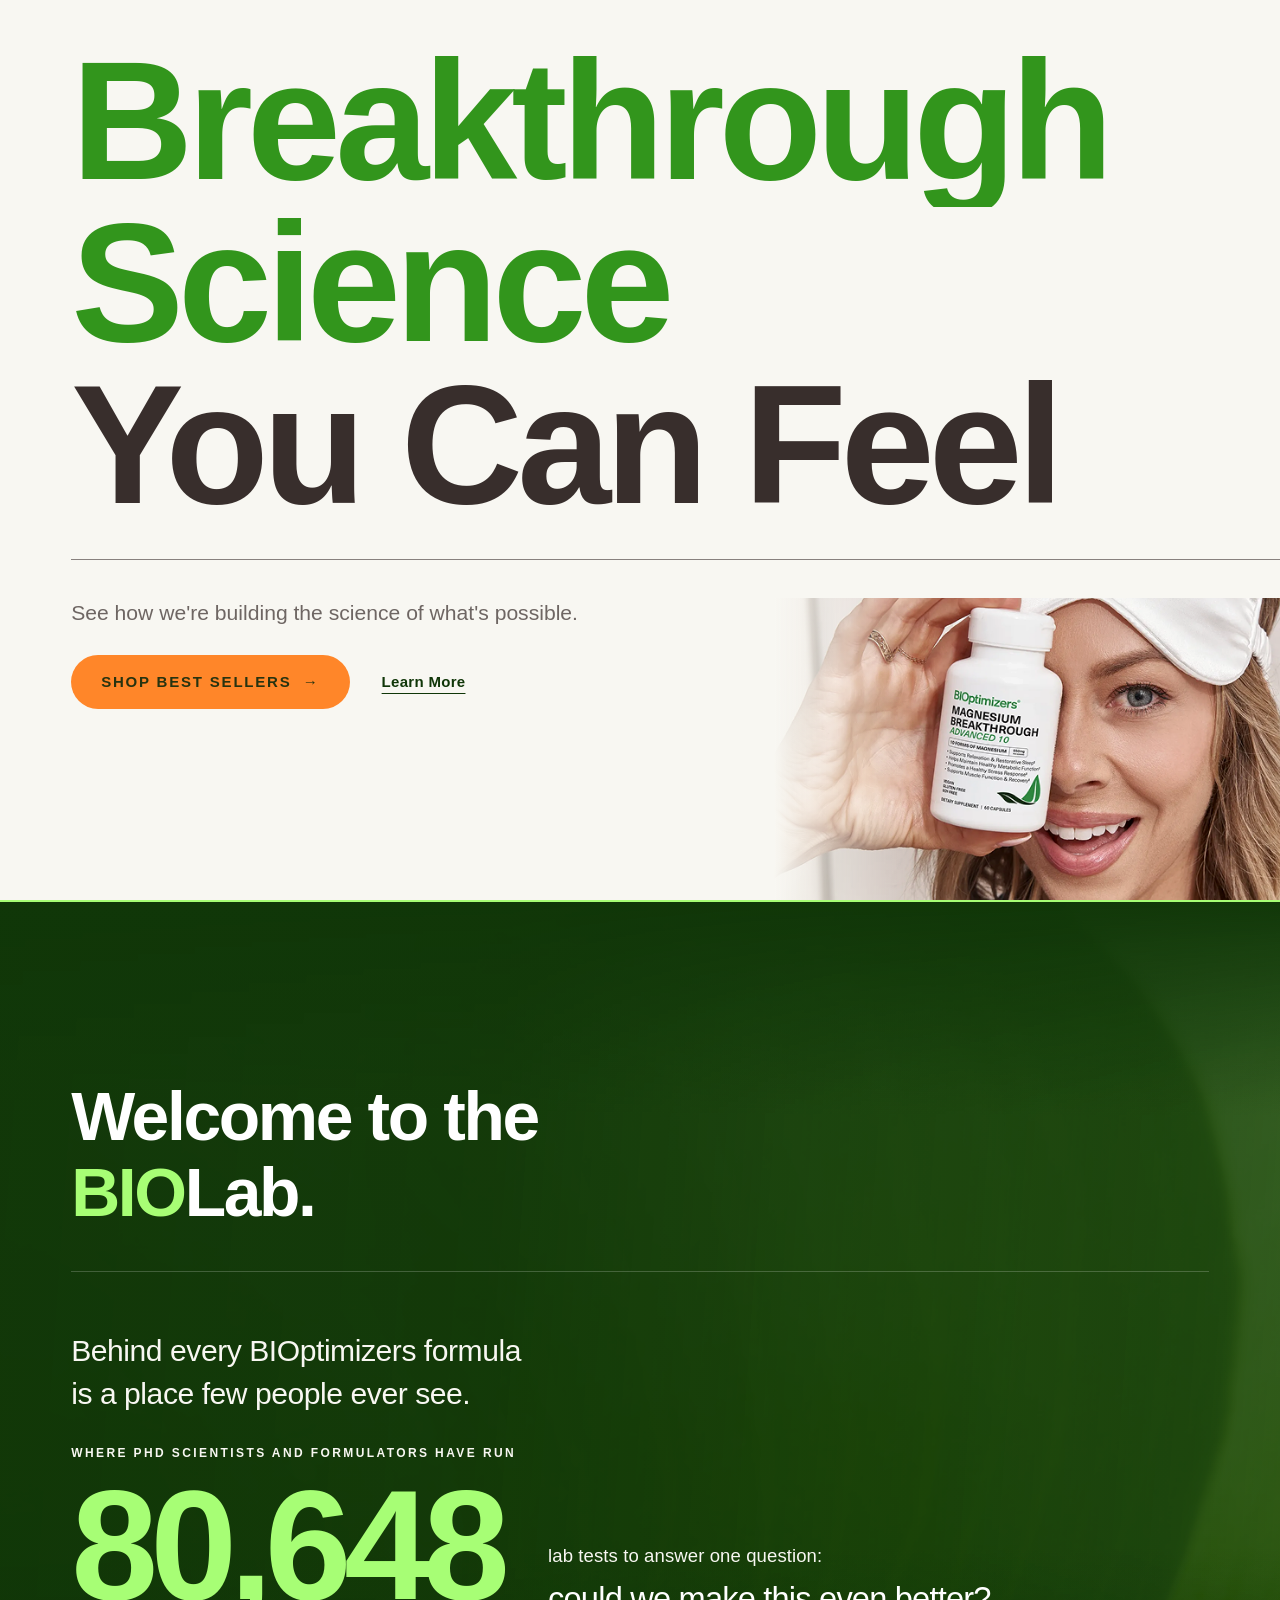
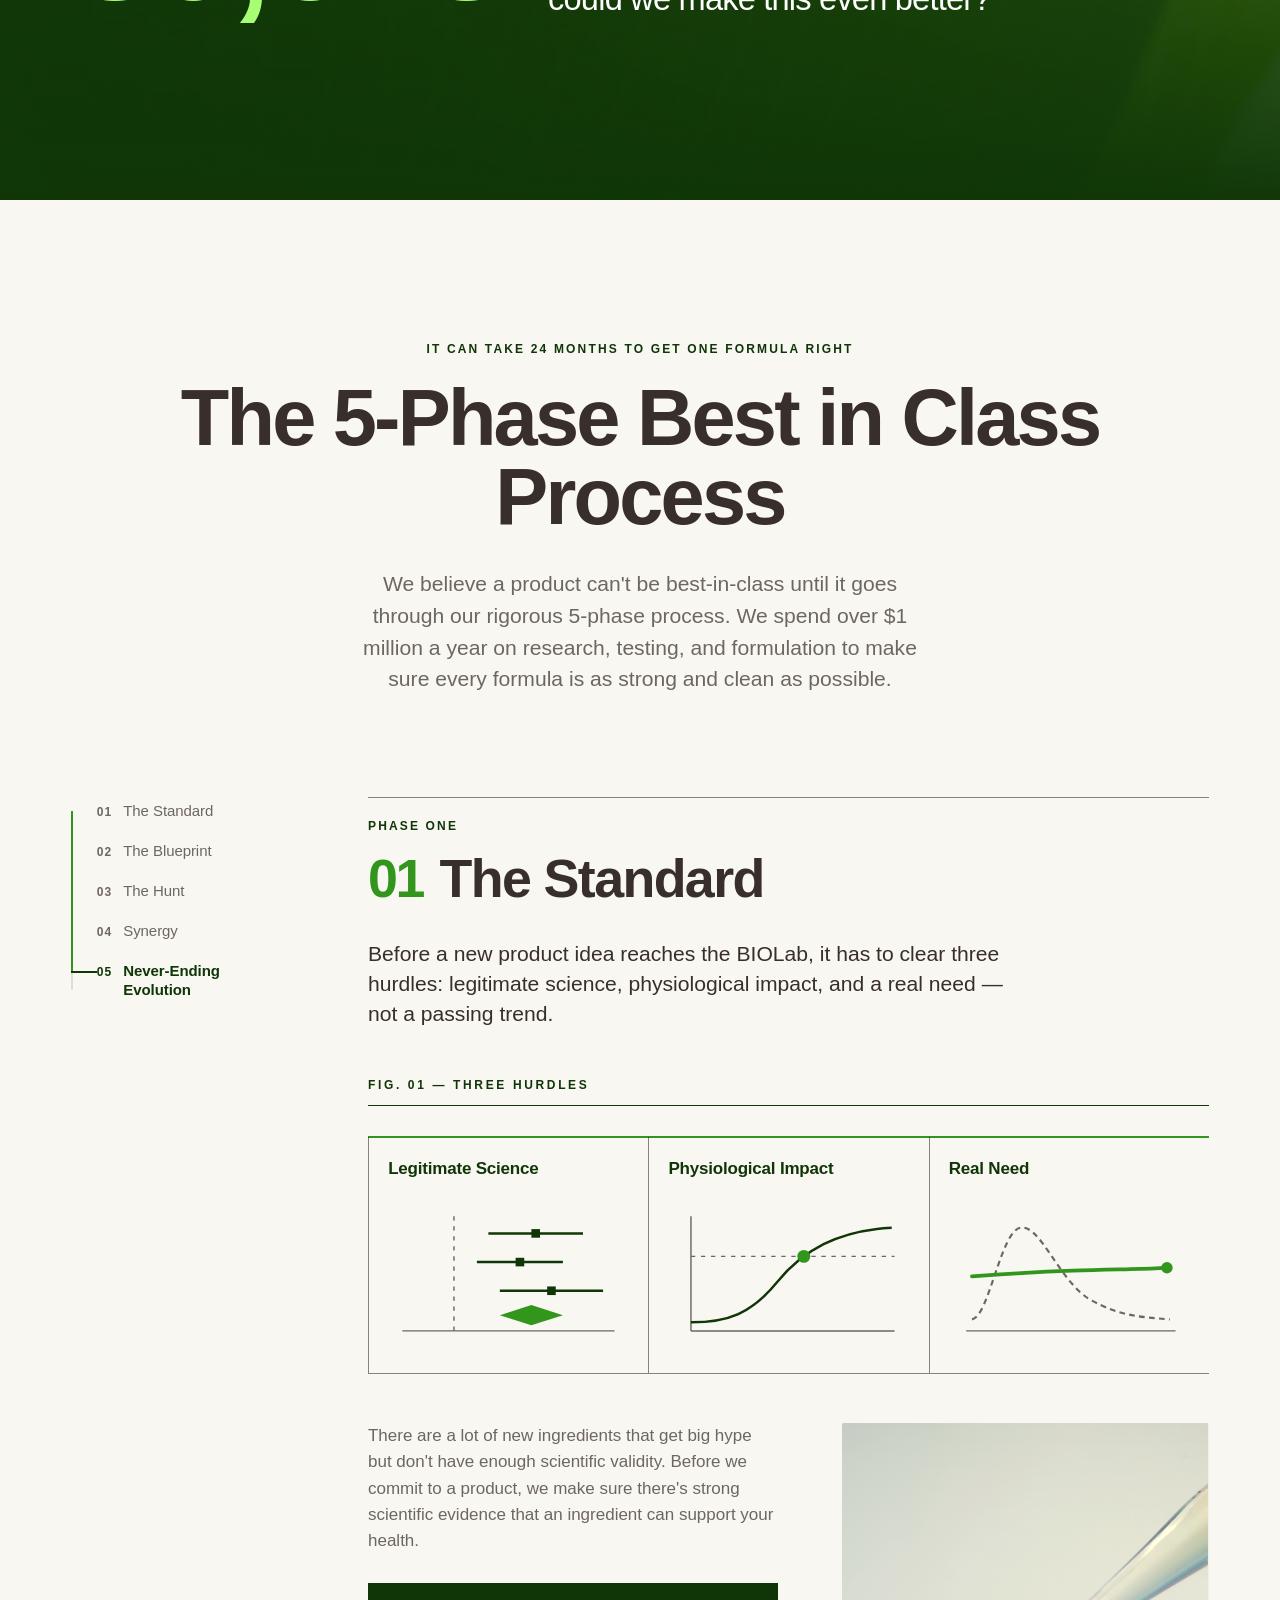
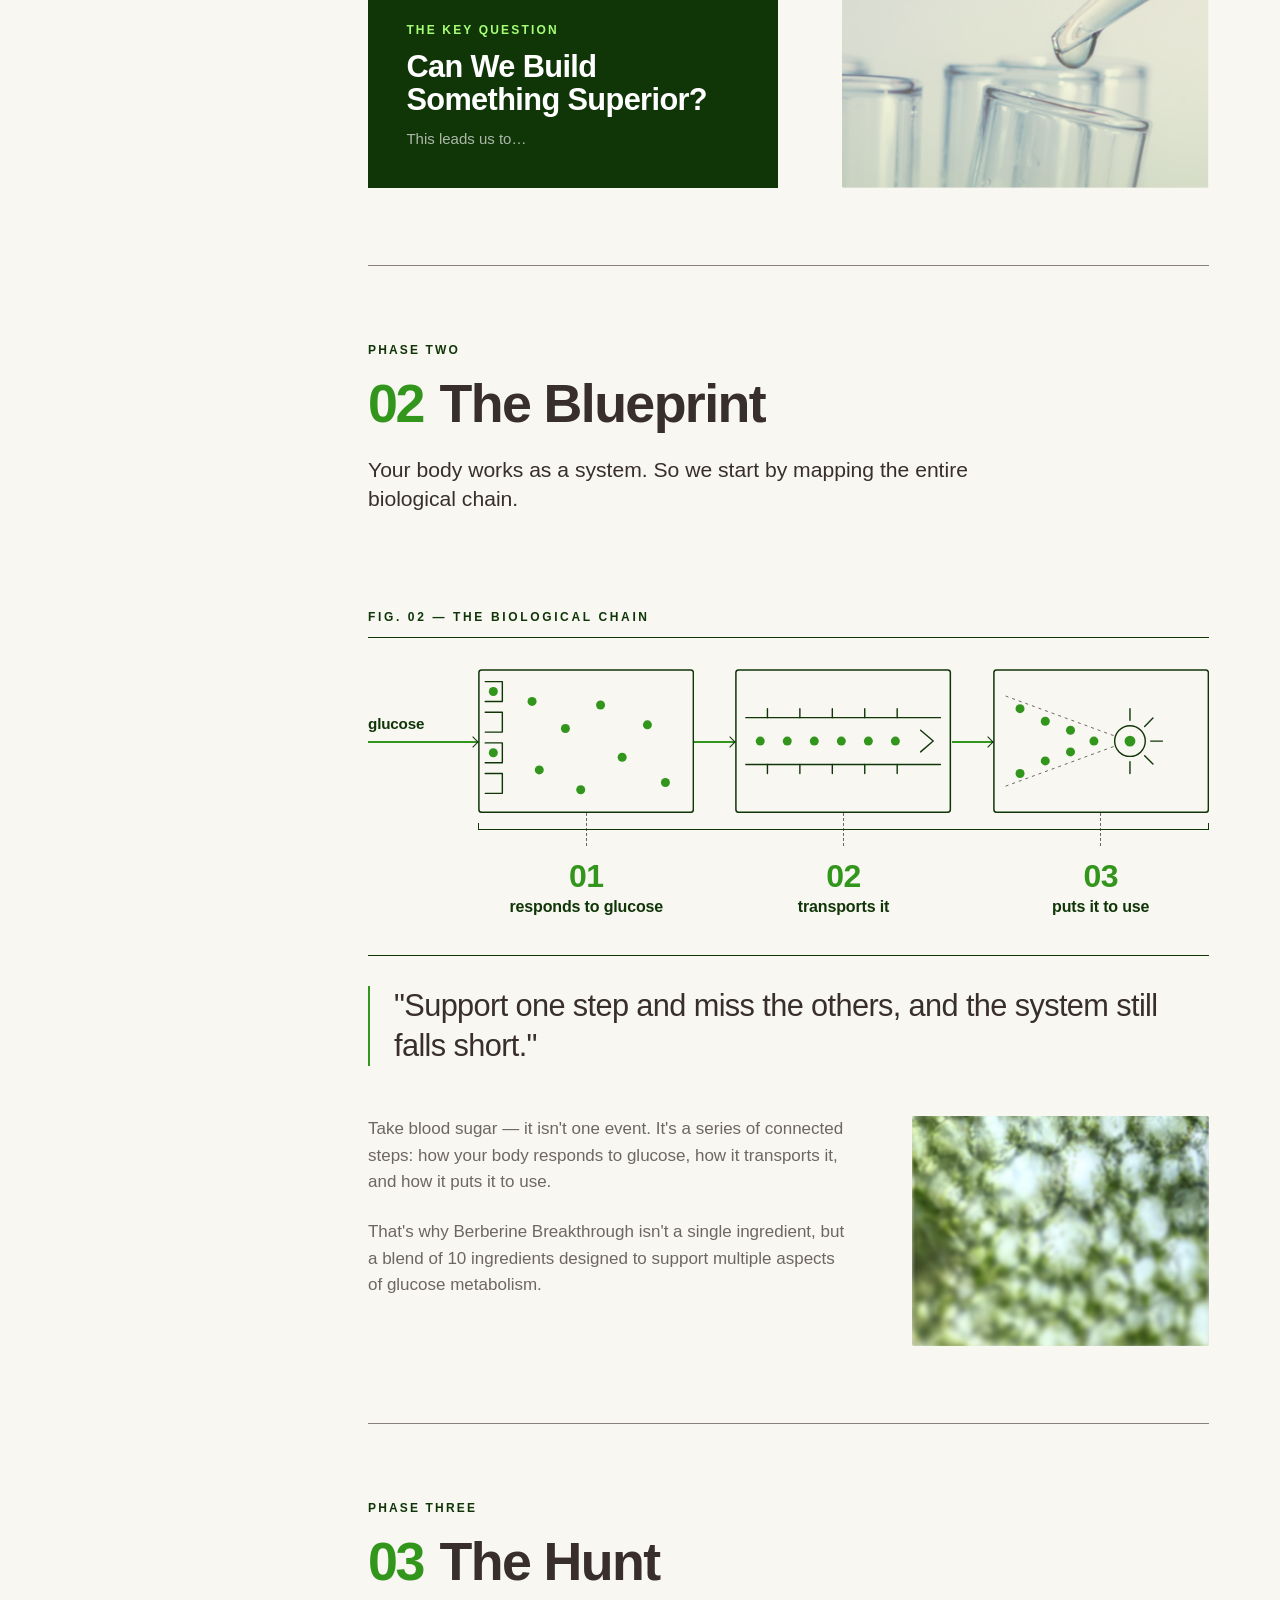
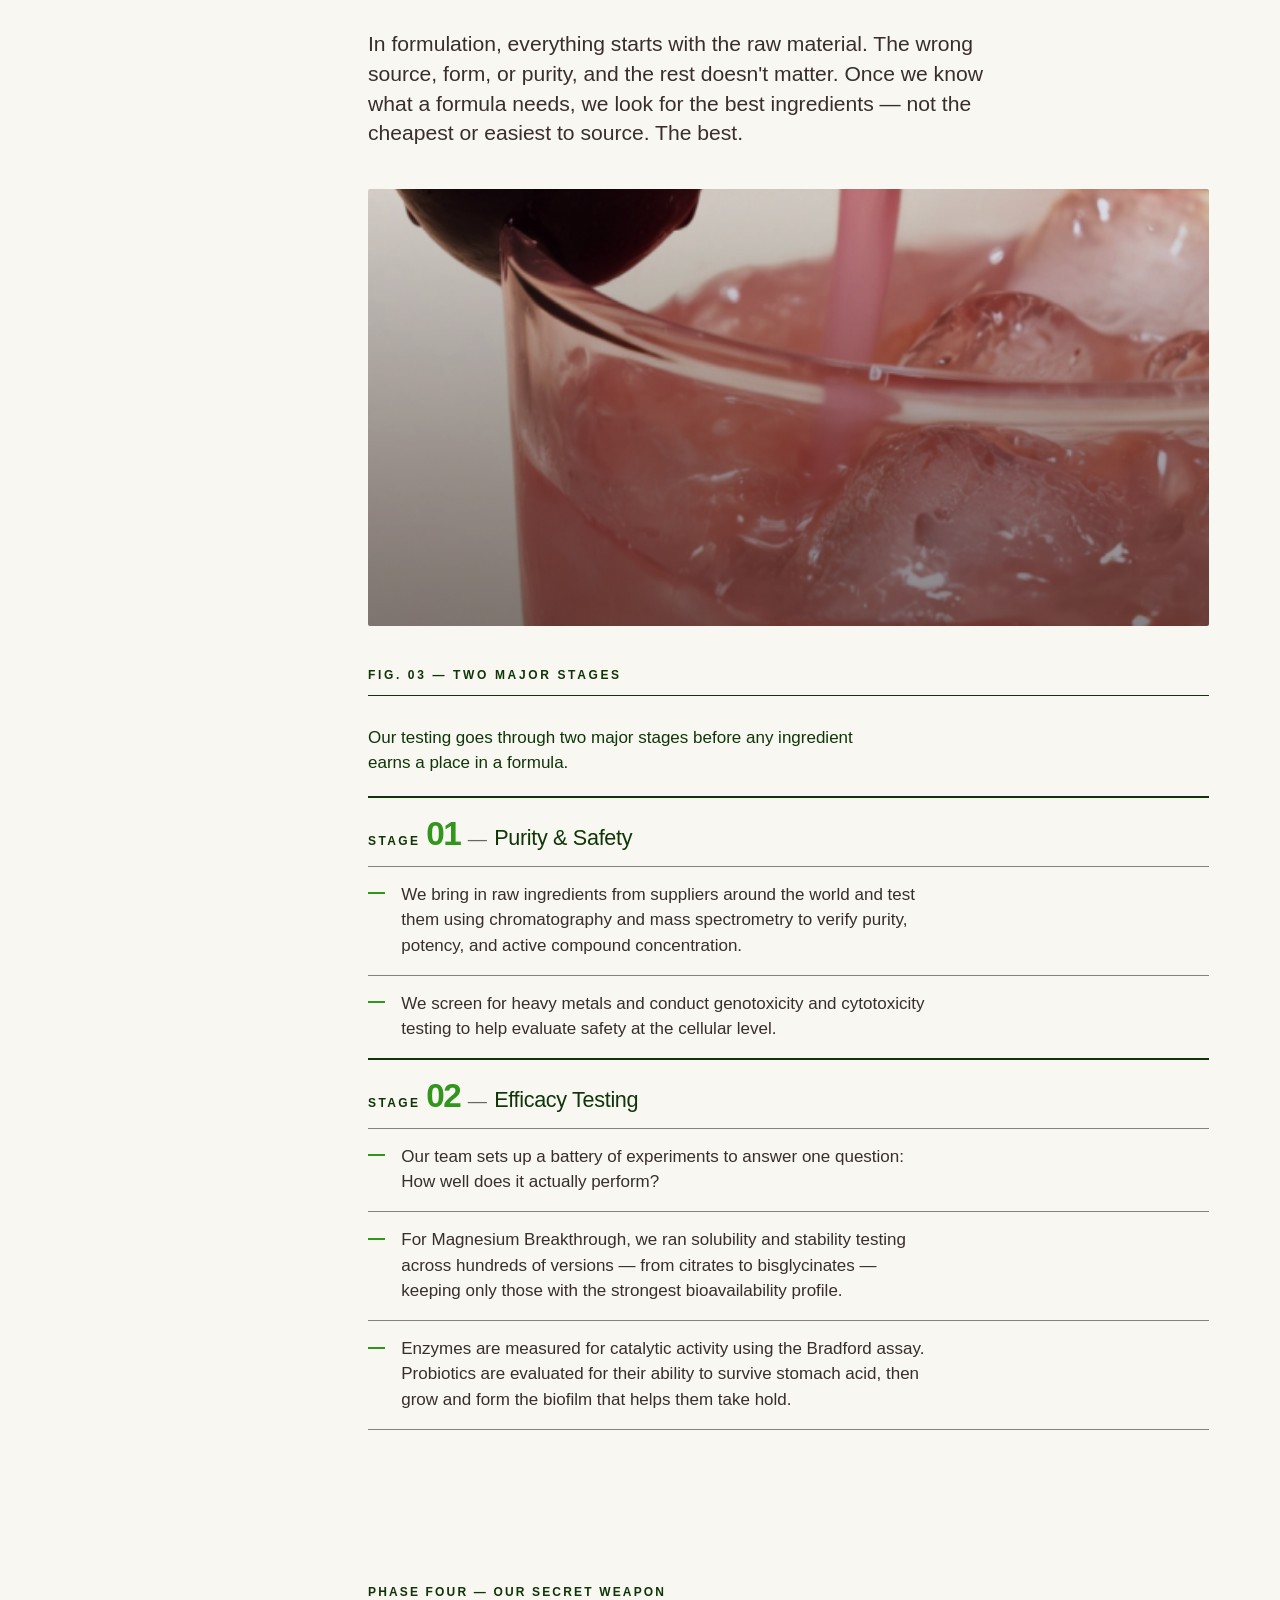
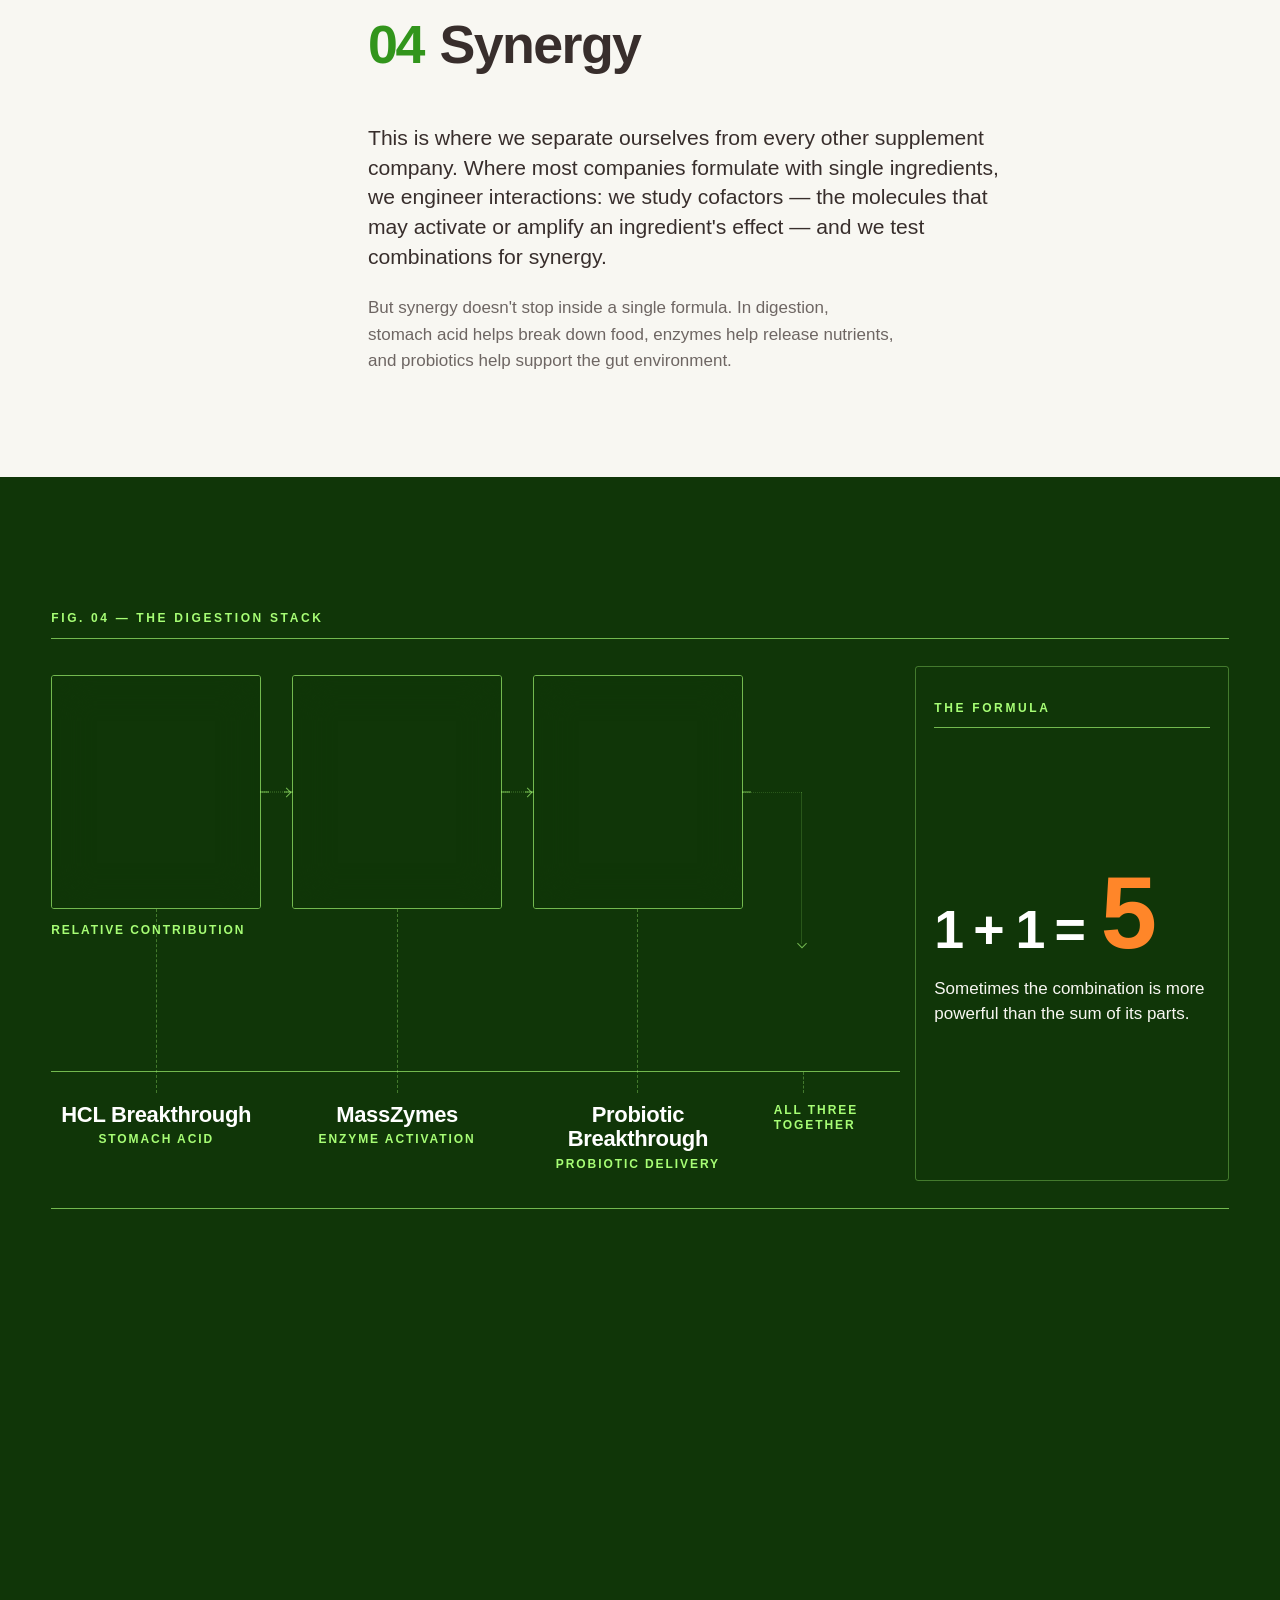
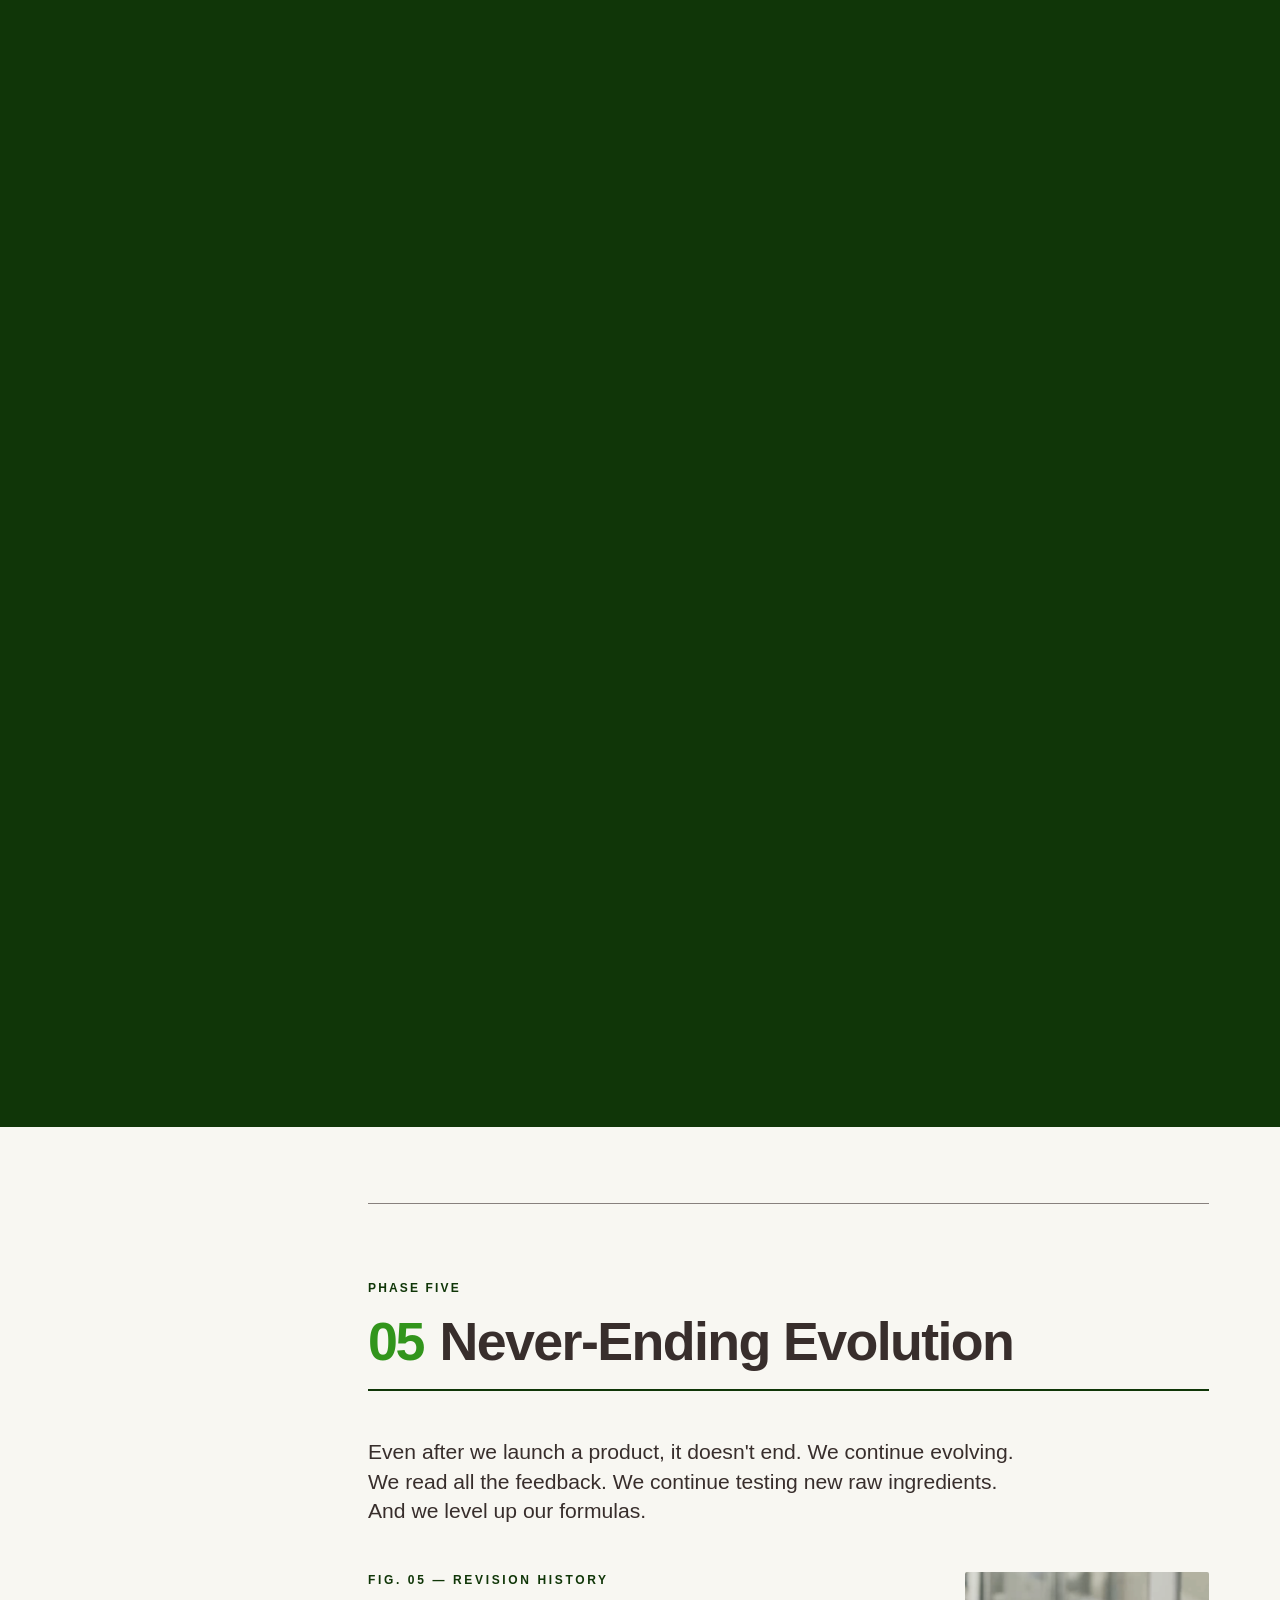
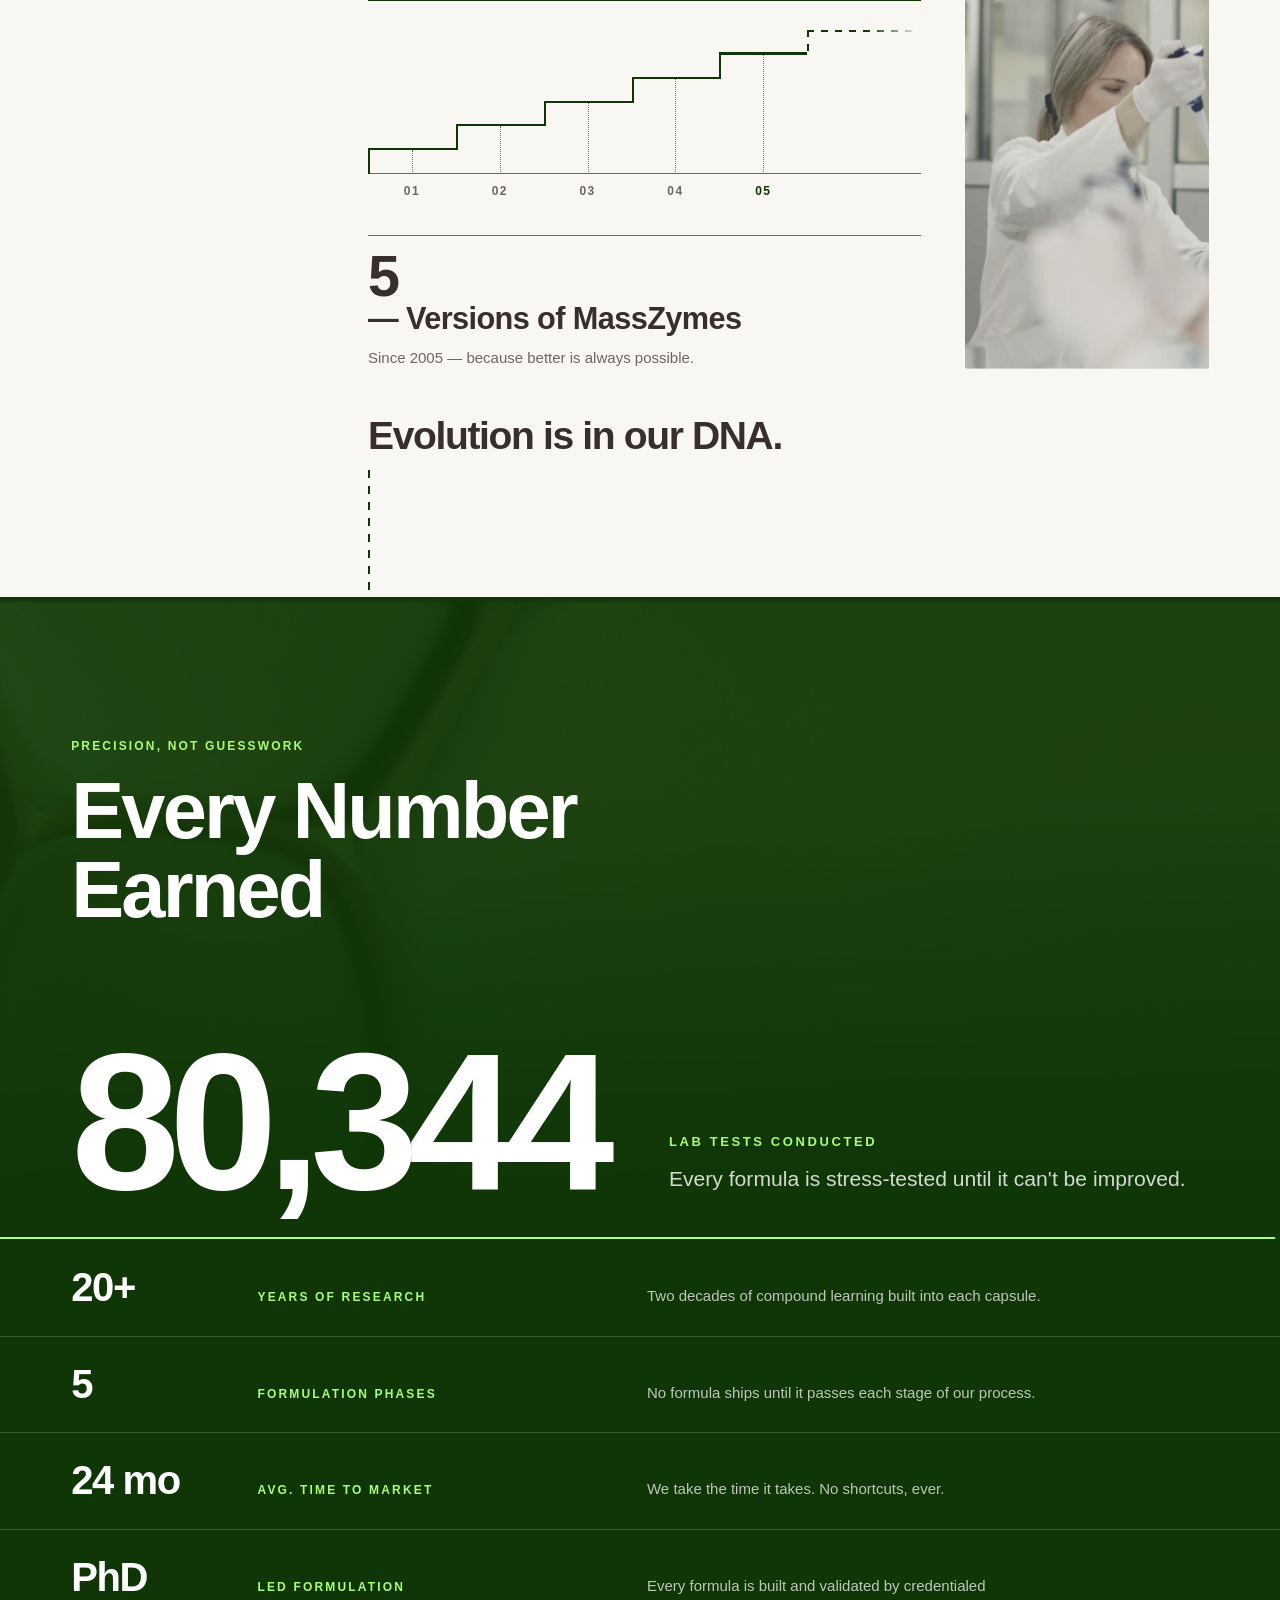
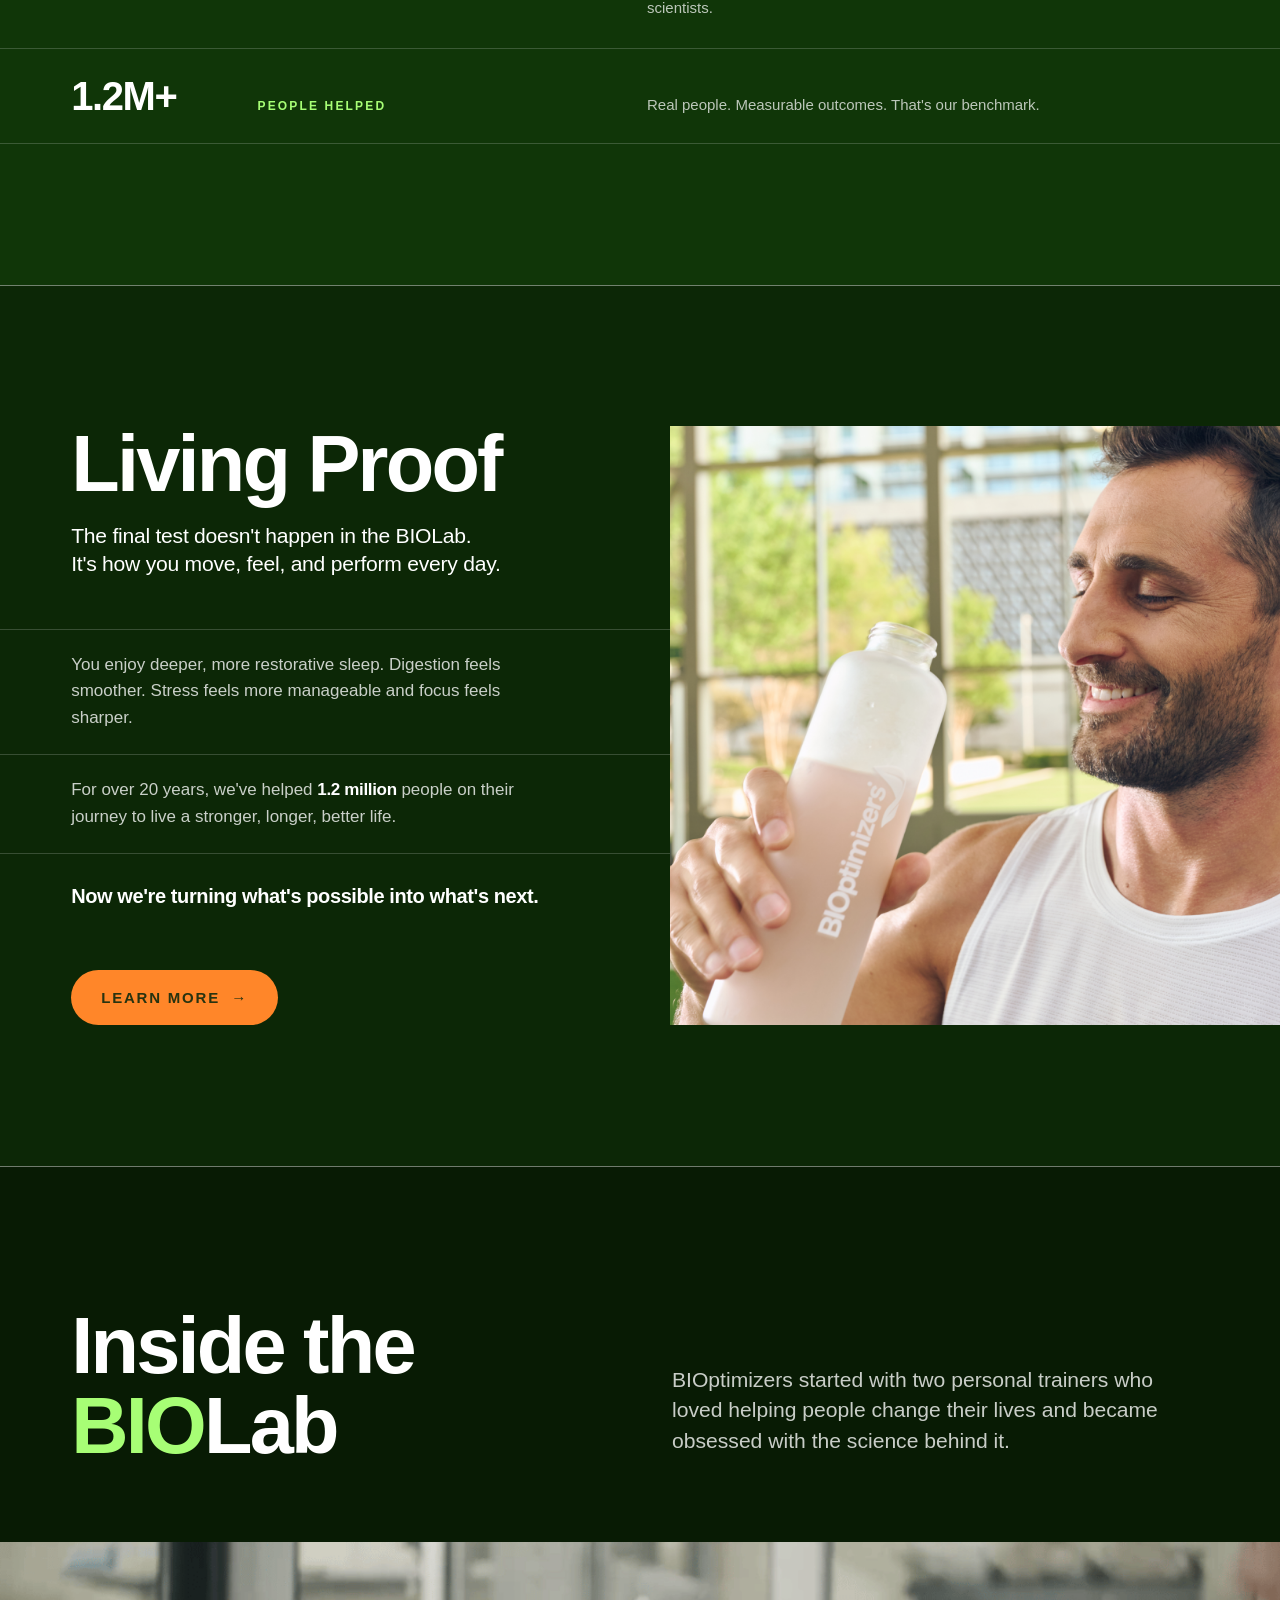
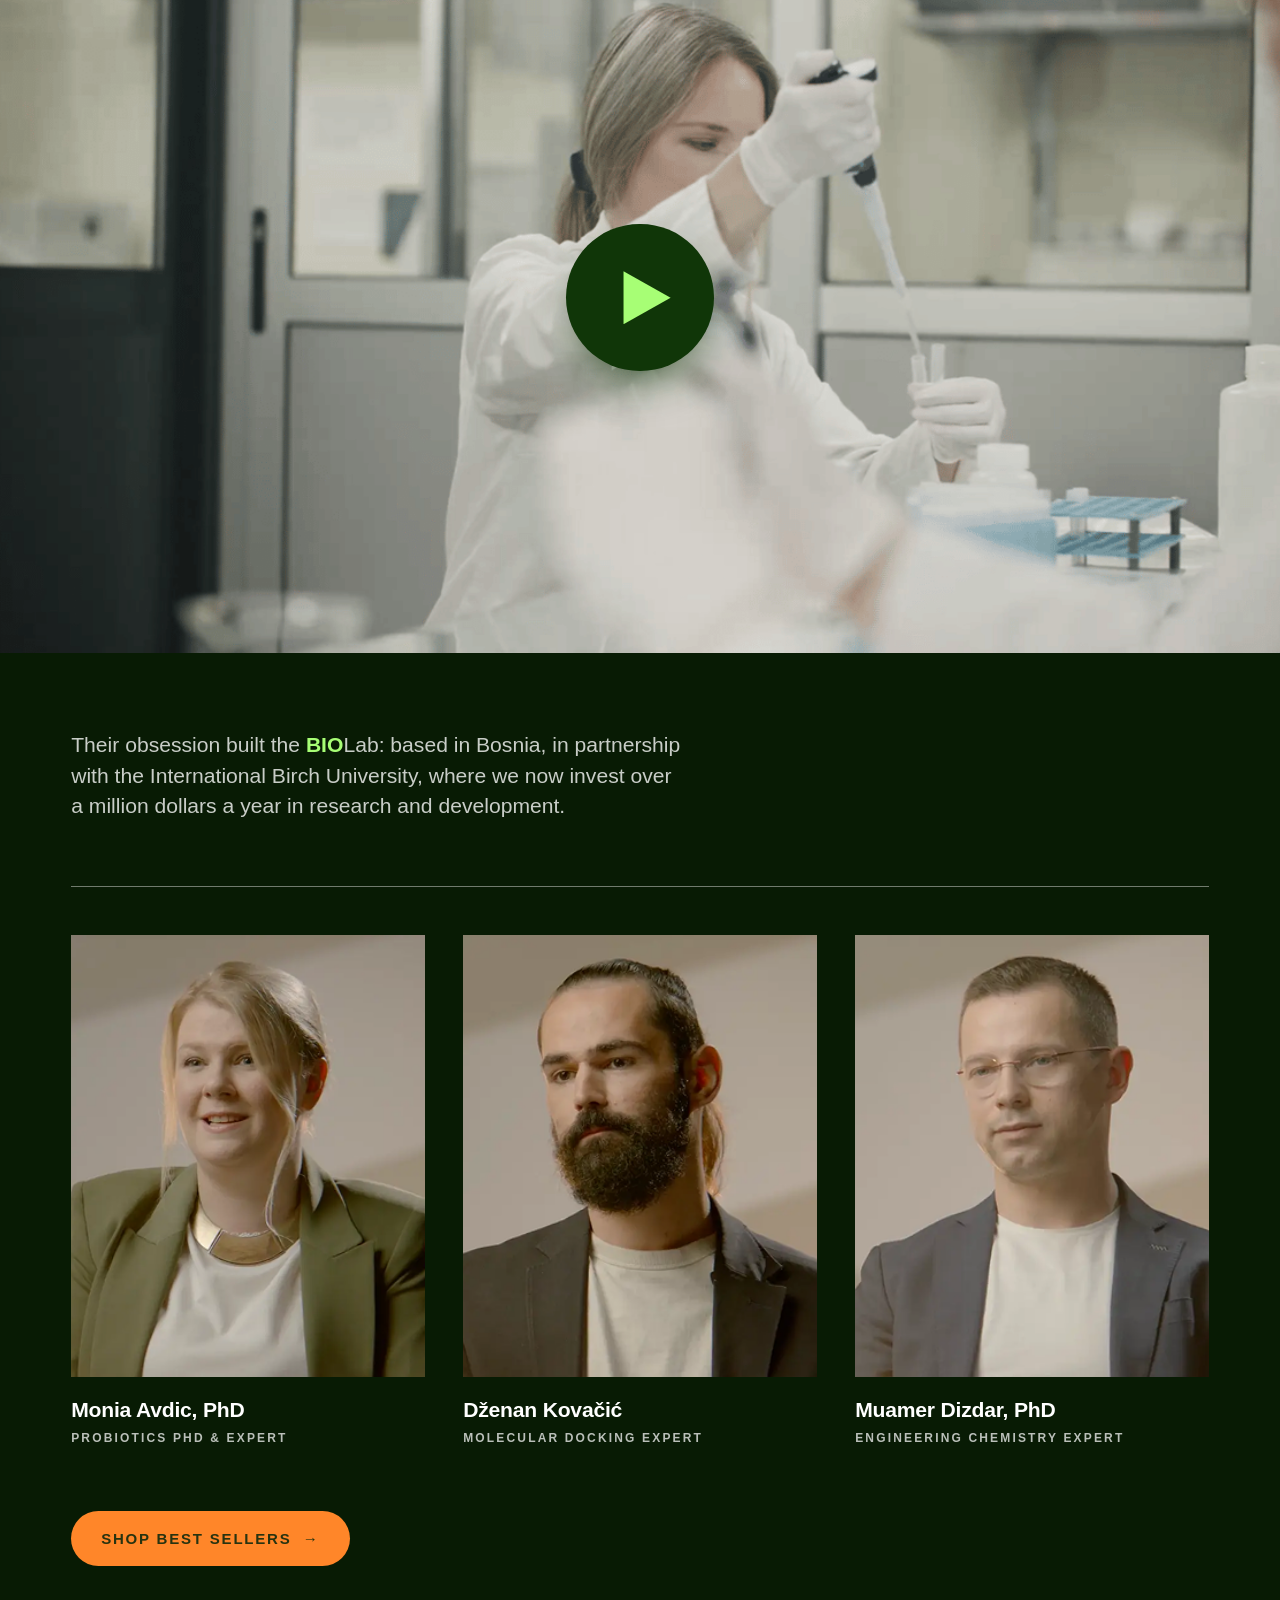
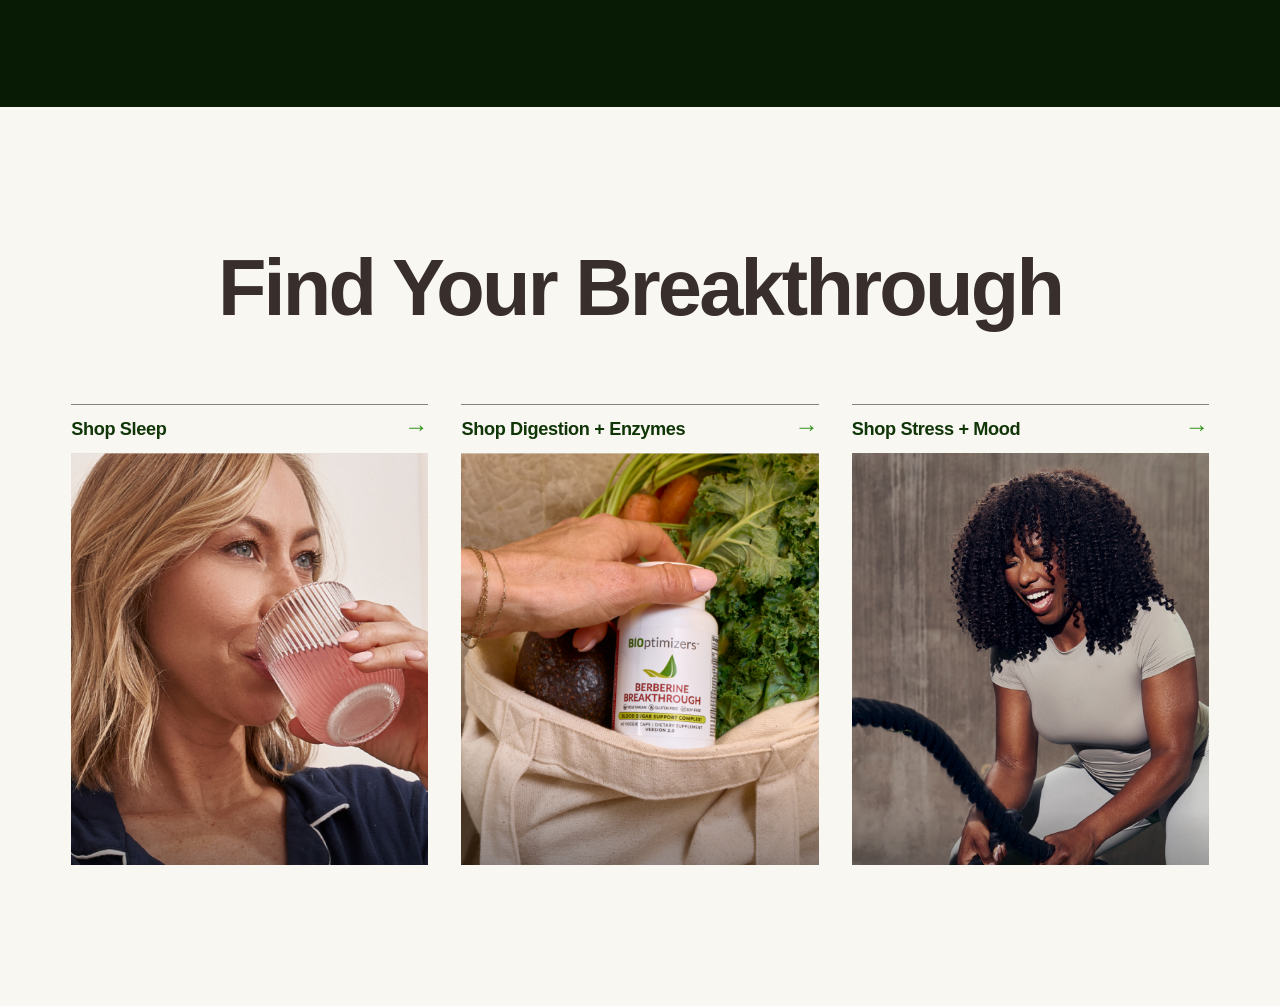
==== commit fb5e8be7: "Piece 07 r3: the plate measures, the placard states THE MONEY MOMENT CONTRADICTED ITS OWN ARITHMETIC" ====
--- a/index.html
+++ b/index.html
@@ -51,15 +51,6 @@
      EMPTY apparatus with scripts off — drawn, and carrying nothing. */
   .chain__flow { transform: none !important; }
   .chain__mat { opacity: 1 !important; }
-  /* PIECE 06 — Fig. 03. The four instruments are chassis and are already
-     whole here. What is not: the material inside them — the identified peak
-     and its mass line, the lots that clear the screen, the versions that are
-     kept, the sample in the cuvette — which arrives on opacity and waits for
-     .is-in on .hunt__sheet, an ANCESTOR of it. Without this the plate renders
-     with scripts off as four drawn but EMPTY instruments: a chromatogram with
-     no identified peak, a screen nothing gets through, a series with nothing
-     kept. This is the loaded figure. */
-  .sift__mat { opacity: 1 !important; }
   /* PIECE 07 — the specimens inside the vessels. These already rest correctly
      without a rule: the scrub writes transform and opacity as INLINE styles
      from initSynergy, so with no script there is nothing to undo and the CSS
@@ -511,28 +502,6 @@
            BEFORE any ingredient earns a place", which is a sequence. Columns
            said they were parallel.
 
-           AND "FIG. 03" NOW HAS A FIGURE UNDER IT. The record sheet was
-           right and it survives untouched, but for four rounds the marker
-           above it promised a plate and delivered 946 characters of prose
-           and zero drawn marks — in the phase that names chromatography,
-           mass spectrometry, the Bradford assay and genotoxicity, which is
-           the most drawable material anywhere on this page. Four
-           instruments are drawn now, and they are bound INTO the record
-           rather than stacked above it: each stage's pair sits under its
-           own stage line and over the paragraphs it draws, one card per
-           entry that names a method, in the entries' order. Stage 01's two
-           cards are its two entries; stage 02's two are the two of its
-           three that name an assay — nothing is drawn for "how well does
-           it actually perform?", which is the stage's question, not an
-           instrument.
-           WHAT IS NOT DRAWN IS THE POINT. No axis carries a value, no mark
-           carries a count, and no peak or kept version is taller than its
-           neighbours: height would invent a bioavailability number per
-           version and a scale would invent a measurement. See the long
-           note over .sift in styles.css. The drawings are aria-hidden and
-           contain no <text> at all — every word in the figure is real HTML
-           beside it, so it is selectable, translatable and read aloud.
-
            THE STAGE LINE IS ONE LINE OF SOURCE, TYPESET IN THREE VOICES.
            Ritual's tiebreaker was sans + serif italic. There is no second
            family available here (Neue Haas Unica Pro is not installed; it
@@ -596,72 +565,6 @@
         <ol class="assay">
           <li class="assay__stage">
             <h4 class="assay__step"><span class="assay__word">Stage </span><b class="assay__no">01</b><span class="assay__em"> — </span><span class="assay__name">Purity &amp; Safety</span></h4>
-            <!-- STAGE 01, DRAWN. One card per entry, in the entries' order:
-                 the separation the first entry names, the screen the second
-                 one does. The card is above the paragraph it draws. -->
-            <div class="sift">
-              <div class="sift__grid">
-                <!-- THE SEPARATION. A chromatogram: a mixture put through a
-                     column comes off it resolved, and the component we are
-                     after is one peak among the others. The peak is the only
-                     thing here in --green because it is the only thing that
-                     passed — "active compound concentration", verified. Its
-                     mass fingerprint is the stick cluster at the top right,
-                     tethered to the peak by a leader: that is the "and mass
-                     spectrometry" half of the sentence, and the identified
-                     line in it is green for the same reason.
-                     NO AXES ARE LABELLED AND NOTHING IS TICKED TO A SCALE.
-                     The baseline is a baseline. A y-axis in mAU or an x-axis
-                     in minutes would be a measurement we do not have. -->
-                <div class="sift__card sift__card--1">
-                  <div class="sift__frame">
-                    <svg class="sift__glyph" viewBox="0 0 300 160" aria-hidden="true" focusable="false">
-                      <rect class="s-wall" x="1" y="1" width="298" height="158" rx="3"/>
-                      <path class="s-axis" d="M14 128 H286"/>
-                      <path class="s-fit" d="M14 128 L30 128 Q40 112 50 128 L62 128 Q74 82 86 128 L96 128 Q108 36 120 128 L134 128 Q144 106 154 128 L166 128 Q176 96 186 128 L200 128 Q208 116 216 128 L232 128 Q240 118 248 128 L286 128"/>
-                      <path class="s-fit" d="M108 32 V20"/>
-                      <path class="s-guide" d="M112 24 H200"/>
-                      <path class="s-axis" d="M204 76 H288"/>
-                      <path class="s-fit" d="M212 76 V50 M240 76 V58 M254 76 V40 M268 76 V64 M280 76 V54"/>
-                      <g class="sift__mat">
-                        <path d="M96 128 Q108 36 120 128 Z"/>
-                        <path class="s-peak" d="M226 76 V32"/>
-                      </g>
-                    </svg>
-                    <span class="sift__link" aria-hidden="true"></span>
-                  </div>
-                  <span class="sift__drop" aria-hidden="true"></span>
-                  <p class="sift__lab">chromatography and mass spectrometry</p>
-                  <p class="sift__sub">active compound</p>
-                </div>
-                <!-- THE SCREEN. Five lots arrive; the barrier has apertures;
-                     two are stopped at it and struck, three come through. That
-                     is what "we screen for" means and it is the only honest
-                     thing to draw here — WHICH lots fail, and how often, is a
-                     number nobody gave us, so the marks carry no count and the
-                     figure states none. -->
-                <div class="sift__card sift__card--2">
-                  <div class="sift__frame">
-                    <svg class="sift__glyph" viewBox="0 0 300 160" aria-hidden="true" focusable="false">
-                      <rect class="s-wall" x="1" y="1" width="298" height="158" rx="3"/>
-                      <path class="s-guide" d="M60 51 H248 M60 83 H248 M60 115 H248"/>
-                      <g class="s-fit">
-                        <circle cx="26" cy="51" r="6.5"/><circle cx="26" cy="83" r="6.5"/><circle cx="26" cy="115" r="6.5"/>
-                        <circle cx="92" cy="24" r="6.5"/><circle cx="92" cy="142" r="6.5"/>
-                      </g>
-                      <path class="s-fit" d="M86 18 L98 30 M98 18 L86 30 M86 136 L98 148 M98 136 L86 148"/>
-                      <path class="s-bar" d="M114 12 V44 M114 58 V76 M114 90 V108 M114 122 V150"/>
-                      <g class="sift__mat">
-                        <circle cx="178" cy="51" r="6.5"/><circle cx="178" cy="83" r="6.5"/><circle cx="178" cy="115" r="6.5"/>
-                      </g>
-                    </svg>
-                  </div>
-                  <span class="sift__drop" aria-hidden="true"></span>
-                  <p class="sift__lab">heavy metals</p>
-                  <p class="sift__sub">genotoxicity and cytotoxicity</p>
-                </div>
-              </div>
-            </div>
             <div class="assay__runs">
               <p>We bring in raw ingredients from suppliers around the world and test them using chromatography and mass spectrometry to verify purity, potency, and active compound concentration.</p>
               <p>We screen for heavy metals and conduct genotoxicity and cytotoxicity testing to help evaluate safety at the cellular level.</p>
@@ -669,75 +572,6 @@
           </li>
           <li class="assay__stage">
             <h4 class="assay__step"><span class="assay__word">Stage </span><b class="assay__no">02</b><span class="assay__em"> — </span><span class="assay__name">Efficacy Testing</span></h4>
-            <!-- STAGE 02, DRAWN. Two cards again, for the two entries below
-                 that name an actual assay. The first entry of this stage is
-                 the question the stage asks, not a method, so nothing is
-                 drawn for it — a glyph under "how well does it actually
-                 perform?" would be an invented instrument. -->
-            <div class="sift">
-              <div class="sift__grid">
-                <!-- HUNDREDS OF VERSIONS. A series bracketed at both ends —
-                     the range the copy names, citrates at one end and
-                     bisglycinates at the other — with every version a mark on
-                     one line and three of them kept.
-                     THE KEPT MARKS ARE NOT TALLER, AND THEY ARE NOT AT ONE
-                     END. Height would assert a bioavailability figure for each
-                     version, which is a dataset we do not have; clustering the
-                     survivors at one end of the range would assert that one
-                     chemical form won, which the copy does not say. Selection
-                     is carried by colour alone, scattered across the span. -->
-                <div class="sift__card sift__card--3">
-                  <div class="sift__frame">
-                    <svg class="sift__glyph" viewBox="0 0 300 160" aria-hidden="true" focusable="false">
-                      <rect class="s-wall" x="1" y="1" width="298" height="158" rx="3"/>
-                      <path class="s-axis" d="M22 92 H278"/>
-                      <g class="s-fit">
-                        <circle cx="22" cy="92" r="3.6"/><circle cx="38" cy="92" r="3.6"/><circle cx="54" cy="92" r="3.6"/>
-                        <circle cx="86" cy="92" r="3.6"/><circle cx="102" cy="92" r="3.6"/><circle cx="118" cy="92" r="3.6"/>
-                        <circle cx="134" cy="92" r="3.6"/><circle cx="166" cy="92" r="3.6"/><circle cx="182" cy="92" r="3.6"/>
-                        <circle cx="198" cy="92" r="3.6"/><circle cx="214" cy="92" r="3.6"/><circle cx="230" cy="92" r="3.6"/>
-                        <circle cx="262" cy="92" r="3.6"/><circle cx="278" cy="92" r="3.6"/>
-                      </g>
-                      <path class="s-fit" d="M22 116 V124 M22 124 H278 M278 116 V124"/>
-                      <g class="sift__mat">
-                        <circle cx="70" cy="92" r="5"/><circle cx="150" cy="92" r="5"/><circle cx="246" cy="92" r="5"/>
-                        <path class="s-peak" d="M70 80 V66 M150 80 V66 M246 80 V66"/>
-                      </g>
-                    </svg>
-                    <span class="sift__link" aria-hidden="true"></span>
-                  </div>
-                  <span class="sift__drop" aria-hidden="true"></span>
-                  <p class="sift__lab">hundreds of versions</p>
-                  <p class="sift__sub">citrates to bisglycinates</p>
-                </div>
-                <!-- THE READ. The Bradford assay is a colorimetric one: a beam
-                     is put through the sample and what reaches the detector is
-                     the measurement. So the drawing is the instrument — emitter,
-                     sample, detector, signal — and the sample is the green.
-                     There is no dial and no trace on the far side of the
-                     detector, because the number it returns is not on this
-                     page. -->
-                <div class="sift__card sift__card--4">
-                  <div class="sift__frame">
-                    <svg class="sift__glyph" viewBox="0 0 300 160" aria-hidden="true" focusable="false">
-                      <rect class="s-wall" x="1" y="1" width="298" height="158" rx="3"/>
-                      <path class="s-guide" d="M44 80 H258"/>
-                      <path class="s-bar" d="M24 60 V100"/>
-                      <circle class="s-solid" cx="34" cy="80" r="5.5"/>
-                      <path class="s-fit" d="M100 32 V128 H190 V32"/>
-                      <rect class="s-solid" x="258" y="48" width="12" height="64"/>
-                      <g class="sift__mat">
-                        <circle cx="120" cy="102" r="5.5"/><circle cx="144" cy="110" r="5.5"/><circle cx="168" cy="100" r="5.5"/>
-                        <circle cx="130" cy="80" r="5.5"/><circle cx="158" cy="80" r="5.5"/>
-                      </g>
-                    </svg>
-                  </div>
-                  <span class="sift__drop" aria-hidden="true"></span>
-                  <p class="sift__lab">catalytic activity</p>
-                  <p class="sift__sub">Bradford assay</p>
-                </div>
-              </div>
-            </div>
             <div class="assay__runs">
               <p>Our team sets up a battery of experiments to answer one question: How well does it actually perform?</p>
               <p>For Magnesium Breakthrough, we ran solubility and stability testing across hundreds of versions — from citrates to bisglycinates — keeping only those with the strongest bioavailability profile.</p>
@@ -780,19 +614,49 @@
              what the copy claims and not how digestion works. A sequence with
              named vessels and a measured yield is the actual mechanism.
 
-             HOW THE EQUATION AND THE DIAGRAM AGREE. The apparatus outputs into
-             a read-out panel across a divider rule. "The Formula" is the law;
-             the plate is the instance that confirms it. The "5" sits directly
-             above the surplus it names, tethered by the same dotted leader line
-             that ties every vessel to its column and its label.
+             R4 — THE FIGURE AND THE EQUATION NO LONGER MAKE THE SAME KIND OF
+             STATEMENT. The round-3 plate discharged its last conduit INTO the
+             equation, put "The Formula" at the terminus of the chain, and stood
+             the "5" directly on top of a column five units tall whose lower
+             three units were drawn as three countable bands. Every one of those
+             decisions says the same thing: THIS EQUATION IS THIS APPARATUS'S
+             READ-OUT. So a reader does arithmetic on the picture, gets 3 + 2,
+             and reads it against a maxim that says 1 + 1. Two addends, three
+             named vessels, one frame.
+
+             You cannot fix that by correcting the equation — it is source copy.
+             You fix it by changing what KIND of statement it is. A measurement
+             and a maxim cannot contradict each other; they are different speech
+             acts. So:
+
+               THE PLATE MEASURES. Its quantity is named and explicitly
+               RELATIVE — no numbers, no units, nothing to add. Two levels are
+               ruled and named: SUM OF PARTS, where the three separate
+               contributions reach, and the level the combination actually
+               reaches. The output column is one continuous magnitude, not a
+               stack of countable bands, and its total is deliberately NOT a
+               whole number of contributions.
+
+               THE MAXIM IS STATED. "The Formula" is a placard mounted beside
+               the plate, behind the divider, with its own frame and its own
+               rule. NOTHING FLOWS INTO IT — the third vessel's outlet now
+               elbows DOWN into the output column, which is where the material
+               actually goes. The plate's axis stops before it. And it is
+               present at p=0, complete, because a principle is not computed.
+
+             SO THE "5" CAPS NOTHING. It is beside the plate, not on top of a
+             column, and the only overshoot on this page moved off the numeral
+             and onto the measured surplus — where an instrument overshooting
+             and settling above the line IS the claim, drawn.
 
              EVERY LABEL IS TETHERED. One dotted leader per column runs from the
              vessel's bottom edge, through the axis, to the name beneath it.
              Nothing floats.
 
              AT p=0 THE APPARATUS IS ALREADY THERE — drawn, ruled, arrowed and
-             fully named, and empty. The scroll runs material through it. That
-             is also exactly what no-JS and prefers-reduced-motion render. -->
+             fully named, and empty, with the placard beside it fully set. The
+             scroll runs material through it. That is also exactly what no-JS
+             and prefers-reduced-motion render. -->
         <div class="synergy" data-synergy>
           <div class="synergy__bleed" data-syn="bleed">
             <div class="synergy__stage" data-syn="stage">
@@ -800,13 +664,26 @@
 
                 <p class="fig__mark rig__title">Fig. 04 — The Digestion Stack</p>
 
-                <!-- CHASSIS. Present from the first frame; never animated. -->
+                <!-- CHASSIS. Present from the first frame; never animated.
+                     THE CHART NOW CARRIES A QUANTITY. R3 shipped three
+                     pixel-identical white slugs on an unlabelled rule — "a
+                     chart shape with no quantity in it". The measure is named
+                     (.rig__unit) and both levels are named (.rig__reflabel on
+                     the dashed rule, .rig__name--out under the total). The
+                     measure is RELATIVE on purpose: this page does not have a
+                     bioavailability dataset, so it prints no number and no
+                     unit, and says so. -->
                 <span class="rig__axis" aria-hidden="true"></span>
+                <p class="rig__unit" aria-hidden="true">Relative Contribution</p>
                 <span class="rig__ref" data-syn="ref" aria-hidden="true"></span>
+                <p class="rig__reflabel" data-syn="reflabel" aria-hidden="true">Sum of Parts</p>
                 <span class="rig__lead rig__lead--1" aria-hidden="true"></span>
                 <span class="rig__lead rig__lead--2" aria-hidden="true"></span>
                 <span class="rig__lead rig__lead--3" aria-hidden="true"></span>
                 <span class="rig__lead rig__lead--4" aria-hidden="true"></span>
+                <!-- The placard's frame. It used to be a bare rule that the
+                     apparatus discharged across; it is now the four sides of
+                     the thing the apparatus does NOT feed. -->
                 <span class="rig__divide" aria-hidden="true"></span>
 
                 <!-- VESSELS. Identical peers; only the SPECIMEN differs — eroded
@@ -822,14 +699,35 @@
                      on prefers-reduced-motion is served by the same fact, because
                      initSynergy returns before it ever reaches the videos. An
                      `autoplay` attribute would play through BOTH of those. The
-                     clips are muted/playsinline/loop so that when they do run
-                     they cannot take sound, focus or the screen. -->
-                <span class="vessel vessel--1" aria-hidden="true"><span class="vessel__bed"><video class="vessel__vid" data-syn="bed-1" src="./vessel-acid-erosion.mp4" poster="./vessel-acid-erosion.jpg" muted playsinline loop preload="none" tabindex="-1" disablepictureinpicture></video></span><span class="vessel__pipe"><span data-syn="flow-1"></span></span></span>
-                <span class="vessel vessel--2" aria-hidden="true"><span class="vessel__bed"><video class="vessel__vid" data-syn="bed-2" src="./vessel-enzyme-plume.mp4" poster="./vessel-enzyme-plume.jpg" muted playsinline loop preload="none" tabindex="-1" disablepictureinpicture></video></span><span class="vessel__pipe"><span data-syn="flow-2"></span></span></span>
-                <span class="vessel vessel--3" aria-hidden="true"><span class="vessel__bed"><video class="vessel__vid" data-syn="bed-3" src="./vessel-probiotic-colony.mp4" poster="./vessel-probiotic-colony.jpg" muted playsinline loop preload="none" tabindex="-1" disablepictureinpicture></video></span><span class="vessel__pipe"><span data-syn="flow-3"></span></span></span>
-
-                <!-- YIELD. Three equal contributions; then the output column:
-                     those same three stacked to the dashed level, plus surplus. -->
+                     clips are muted/playsinline so that when they do run they
+                     cannot take sound, focus or the screen.
+
+                     NO `loop`, EITHER — AND THAT IS THE POINT NOW. R3 started
+                     all three clips from ONE observer on the whole scene, 300px
+                     early, looping, with no per-stage reset: by the time the
+                     scroll faded vessel 3 in, its clip had been running at an
+                     arbitrary phase for seconds. The build said "first this,
+                     then this, then this" and the footage said "everything has
+                     been happening the whole time". Each clip is now HELD AT
+                     FRAME 0 and seeks to 0 and plays ONCE when its own stage
+                     activates, settling on its last frame — so playback IS the
+                     sequence. That also means the last frame has to be the
+                     resolved state, which is why all three were re-cut
+                     forward-only: the old seamless-loop crossfade landed each
+                     clip back on its own opening frame.
+
+                     THE POSTER IS THE SETTLE FRAME for the same reason: with no
+                     script, the still a reader gets is the end of the process,
+                     not the start of it. -->
+                <span class="vessel vessel--1" aria-hidden="true"><span class="vessel__bed"><video class="vessel__vid" data-syn="bed-1" src="./vessel-acid-erosion.mp4" poster="./vessel-acid-erosion.jpg" muted playsinline preload="none" tabindex="-1" disablepictureinpicture></video></span><span class="vessel__pipe"><span data-syn="flow-1"></span></span></span>
+                <span class="vessel vessel--2" aria-hidden="true"><span class="vessel__bed"><video class="vessel__vid" data-syn="bed-2" src="./vessel-enzyme-plume.mp4" poster="./vessel-enzyme-plume.jpg" muted playsinline preload="none" tabindex="-1" disablepictureinpicture></video></span><span class="vessel__pipe"><span data-syn="flow-2"></span></span></span>
+                <span class="vessel vessel--3" aria-hidden="true"><span class="vessel__bed"><video class="vessel__vid" data-syn="bed-3" src="./vessel-probiotic-colony.mp4" poster="./vessel-probiotic-colony.jpg" muted playsinline preload="none" tabindex="-1" disablepictureinpicture></video></span><span class="vessel__pipe"><span data-syn="flow-3"></span></span></span>
+
+                <!-- YIELD. Three equal contributions, and then the total, which
+                     is ONE CONTINUOUS MAGNITUDE — not a stack you can count.
+                     R3 drew the lower part of the total as three banded units
+                     separated by hairlines "so you can count them", which is
+                     precisely what made the plate assert a sum in integers. -->
                 <span class="col col--1" data-syn="bar-1" aria-hidden="true"></span>
                 <span class="col col--2" data-syn="bar-2" aria-hidden="true"></span>
                 <span class="col col--3" data-syn="bar-3" aria-hidden="true"></span>
@@ -838,12 +736,20 @@
                 <p class="rig__name rig__name--1"><b>HCL Breakthrough</b><span>Stomach Acid</span></p>
                 <p class="rig__name rig__name--2"><b>MassZymes</b><span>Enzyme Activation</span></p>
                 <p class="rig__name rig__name--3"><b>Probiotic Breakthrough</b><span>Probiotic Delivery</span></p>
-
+                <!-- The fourth column is named like the other three, and named
+                     as what it is: not a fourth ingredient, and not a tally. -->
+                <p class="rig__name rig__name--out" aria-hidden="true"><span>All Three Together</span></p>
+
+                <!-- THE PLACARD. Title, principle, and the principle in plain
+                     English — one statement, said twice, in a frame the
+                     apparatus does not touch. The gloss used to sit under the
+                     chart as a second centred conclusion; here it is the
+                     equation's own gloss, which is what it always was. -->
                 <div class="ro">
                   <p class="ro__label">The Formula</p>
-                  <p class="ro__math"><span data-syn-glyph>1</span><span class="ro__op" data-syn-glyph>+</span><span data-syn-glyph>1</span><span class="ro__op" data-syn-glyph>=</span><span class="ro__five" data-syn="five">5</span></p>
+                  <p class="ro__math"><span>1</span><span class="ro__op">+</span><span>1</span><span class="ro__op">=</span><span class="ro__five">5</span></p>
+                  <p class="ro__gloss">Sometimes the combination is more powerful than the sum of its parts.</p>
                 </div>
-                <p class="ro__gloss" data-syn="gloss">Sometimes the combination is more powerful than the sum of its parts.</p>
 
                 <span class="rig__foot" aria-hidden="true"></span>
                 <figcaption class="rig__sum" data-syn="cap">Taken together, they optimize the whole system.</figcaption>
--- a/styles.css
+++ b/styles.css
@@ -1187,180 +1187,6 @@
   width: clamp(1rem, 1.35vw, 1.5rem); height: 2px; background: var(--green);
 }
 
-/* ============================================================
-   FIG. 03 IS NOW A FIGURE.
-   The verdict: 0 SVG, 946 characters of prose, a label with
-   nothing under it — in the phase carrying the most drawable
-   science on the page. This is the drawing, and it is bound
-   INTO the record rather than parked above it: each stage's
-   band sits under its own stage line and above its own
-   entries, one card per entry that names a method, in the
-   entries' order. Stage 01's two cards draw its two entries;
-   stage 02's two cards draw the two of its three that name an
-   assay. The plate is one object — marker, bridge line, and
-   then a record whose paragraphs are illustrated by the thing
-   directly above them.
-
-   WHAT IS DRAWN, AND WHY IT IS THE METHOD.
-     01a  a chromatogram — a mixture resolved into components,
-          one of them ours, with the mass fingerprint of that
-          peak tethered beside it. Separation THEN identity is
-          the sentence's own order.
-     01b  a screen — five lots in, a barrier with apertures,
-          two struck at it, three through. Screening is a cull
-          and the only way to draw a cull is to show what does
-          not get through.
-     02a  a bracketed series — every version a mark on one
-          line, three of them kept.
-     02b  a photometer — emitter, sample, detector. The
-          Bradford assay is colorimetric; this is its rig.
-
-   WHAT IS DELIBERATELY NOT DRAWN. No axis carries a value, no
-   mark carries a count, no peak or kept version is TALLER than
-   its neighbours. PIECE 08 refused an uneven staircase because
-   it "would assert magnitudes nobody measured" and the same
-   refusal is in force here: height would invent a
-   bioavailability figure per version, and putting the kept
-   marks at one end of the range would claim a winning chemical
-   form the copy never names. Selection is colour, and only
-   colour. Nothing is drawn for stage 02's first entry either —
-   it asks the stage's question, it does not name a method, and
-   a glyph under it would be an invented instrument.
-
-   CONTRAST, FROM RENDERED PIXELS. No alpha in this figure and
-   no ancestor opacity over it once it has arrived:
-     wall / fit / bar / solid  --deep  #103608   12.60:1
-     baselines, beams, guides  --muted #6e6663    5.23:1
-     leaders under each card   --muted, 1px dotted 5.23:1
-     card label                --deep             12.60:1
-     card sub-label            --muted             5.23:1
-     material                  --green #32951c     3.59:1
-                               graphics only, never as type.
-
-   MOTION. The chassis is never animated: every wall, axis,
-   beam, barrier, bracket and outline mark is drawn in the
-   first frame. The ONLY thing that moves is .sift__mat — the
-   material, the thing that passed — which ARRIVES on opacity
-   with the shared --ease, four cards left to right, 200ms
-   apart. No new curve, no transform, no fourth gesture. Its
-   resting value is written twice more, in the reduced-motion
-   block below and in the <noscript> block in the document
-   head, so a reader with no script or no motion gets the
-   finished, loaded figure rather than four empty instruments.
-   ============================================================ */
-/* THE CONTAINER AND THE GRID ARE TWO ELEMENTS, AND THEY HAVE TO BE. An
-   element cannot answer its own container query — the query applies to
-   DESCENDANTS of the container — so a single element carrying both
-   `container-type` and the columns silently never stacks. Measured at 390
-   before the split: the band held two columns of 155px and the instruments
-   rendered 83px tall. PIECE 05 has the same two-element shape (.chain
-   queries, .chain__grid composes) for the same reason. */
-.sift {
-  --sift-gap: clamp(1.1rem, 2.2vw, 2.75rem);
-  --sift-drop: clamp(0.85rem, 1.4vw, 1.4rem);
-  container-type: inline-size; container-name: sift;
-  /* The figure starts on the entries' text edge — same --hunt-indent the
-     tick and the paragraph use — so the drawing and the prose it draws
-     share one left margin. It is NOT capped to --hunt-measure: a measure
-     is a reading constraint and this is not read, it is looked at. The
-     width the entries give back at the right is exactly the width this
-     figure has been waiting for. */
-  padding-left: var(--hunt-indent);
-  padding-block: clamp(1.15rem, 1.8vw, 1.95rem) clamp(1.45rem, 2.2vw, 2.35rem);
-}
-.sift__grid {
-  display: grid;
-  grid-template-columns: repeat(2, minmax(0, 1fr));
-  column-gap: var(--sift-gap);
-}
-.sift__card { display: flex; flex-direction: column; align-items: center; text-align: center; min-width: 0; }
-.sift__frame { position: relative; width: 100%; }
-
-/* The glyphs scale with their card and their strokes do not — the same
-   vector-effect law PIECE 05 wrote for the chain, so a 300px instrument at
-   2560 and a 300px one at 1280 are one drawing, not one drawing at two
-   line weights. */
-.sift__glyph { display: block; width: 100%; height: auto; }
-.sift__glyph * { vector-effect: non-scaling-stroke; }
-.sift__glyph .s-wall  { fill: none; stroke: var(--deep); stroke-width: 1.5px; }
-.sift__glyph .s-fit   { fill: none; stroke: var(--deep); stroke-width: 1.4px; stroke-linecap: round; stroke-linejoin: round; }
-.sift__glyph .s-bar   { fill: none; stroke: var(--deep); stroke-width: 2.4px; }
-.sift__glyph .s-solid { fill: var(--deep); stroke: none; }
-/* Axes and leaders are --muted: an axis is not the finding. */
-.sift__glyph .s-axis  { fill: none; stroke: var(--muted); stroke-width: 1px; }
-.sift__glyph .s-guide { fill: none; stroke: var(--muted); stroke-width: 1px; stroke-dasharray: 2 4; stroke-linecap: round; }
-/* THE MATERIAL. --green marks what passed, and nothing else in this figure
-   is green. */
-.sift__glyph .sift__mat path,
-.sift__glyph .sift__mat circle { fill: var(--green); stroke: none; }
-.sift__glyph .sift__mat .s-peak { fill: none; stroke: var(--green); stroke-width: 2.4px; stroke-linecap: round; }
-
-/* THE CONDUIT. Dotted run and arrowhead, drawn from the first frame like
-   the rest of the chassis: the sample goes through both assays of a stage,
-   in that order, and the reader knows it before anything arrives. */
-.sift__link {
-  position: absolute; top: 50%; left: 100%; width: var(--sift-gap); height: 0;
-  border-top: 1.5px dotted var(--deep);
-}
-.sift__link::after {
-  content: ""; position: absolute; right: 1px; top: 0; width: 7px; height: 7px;
-  border-top: 1.5px solid var(--deep); border-right: 1.5px solid var(--deep);
-  transform: translateY(-50%) rotate(45deg);
-}
-
-/* NOTHING FLOATS. A dotted leader from every card to its own label. */
-.sift__drop { width: 0; height: var(--sift-drop); border-left: 1px dotted var(--muted); }
-/* Both label lines are the copy's own words. "chromatography and mass
-   spectrometry", "heavy metals", "hundreds of versions" and "catalytic
-   activity" name the instrument; "active compound", "genotoxicity and
-   cytotoxicity", "citrates to bisglycinates" and "Bradford assay" name what
-   it is looking for. Every one of the eight is a verbatim fragment of the
-   paragraph directly beneath it — the same rule Figs 01 and 02 were named
-   under. These are labels, not measures: the longest sets 36 characters. */
-.sift__lab {
-  padding-top: 0.45rem; max-width: 22em;
-  font-size: clamp(0.95rem, 0.78vw, 1.2rem); font-weight: 700;
-  line-height: 1.25; letter-spacing: -0.01em; color: var(--deep);
-}
-.sift__sub {
-  padding-top: 0.15rem; max-width: 24em;
-  font-size: clamp(0.85rem, 0.66vw, 1.05rem); line-height: 1.3; color: var(--muted);
-}
-
-/* THE ONLY THING THAT MOVES. */
-.sift__mat { opacity: 0; transition: opacity 320ms var(--ease); }
-.sift__card--1 .sift__mat { transition-delay: 200ms; }
-.sift__card--2 .sift__mat { transition-delay: 340ms; }
-.sift__card--3 .sift__mat { transition-delay: 480ms; }
-.sift__card--4 .sift__mat { transition-delay: 620ms; }
-.hunt__sheet.is-in .sift__mat { opacity: 1; }
-@media (prefers-reduced-motion: reduce) {
-  .sift__mat { opacity: 1 !important; }
-}
-
-/* NARROW. Two instruments will not survive a phone side by side, so the
-   band turns and runs down the page. The conduit between them is DROPPED
-   rather than crushed — it is aria-hidden geometry whose only job is to say
-   "then", and stacking already says it. The card is capped so a single
-   column on a tablet does not hand one instrument a 600px-tall box.
-   A CONTAINER query: the figure composes on the width it actually has,
-   which inside this sheet is not the viewport's. */
-@container sift (max-width: 560px) {
-  .sift__grid {
-    grid-template-columns: minmax(0, 1fr);
-    row-gap: clamp(1.5rem, 5vw, 2.5rem);
-  }
-  /* `width: 100%` is load-bearing, not decoration. Auto inline margins on a
-     grid item cancel the default stretch, so the card falls back to
-     fit-content — and an <svg> with `width: 100%` against an indefinite
-     container resolves to its INTRINSIC 300px, not to the column. Measured
-     at 390 without it: a 300px card centred in a 328px column, which looks
-     right and is a 300px floor that would burst the column on any phone
-     narrower than about 340. Stated width, then the cap. */
-  .sift__card { width: 100%; max-width: 34rem; margin-inline: auto; }
-  .sift__link { display: none; }
-}
-
 /* ---- PIECE 06 — RESPONSIVE. Every rule below is inside this piece's own
    selectors; nothing here can reach another phase. ---- */
 @media (min-width: 1024px) {
@@ -1408,17 +1234,10 @@
     border-top: 2px solid var(--deep);
   }
   .assay__step { grid-column: 1; border-top: 0; }
-  /* The figure joins the entries column, above the paragraphs it draws, and
-     the rail keeps the stage line alone — which is the air this piece went
-     looking for a use for in the first place. Auto-placement puts the band
-     in row 1 beside the stage line and the entries in row 2. */
-  .sift { grid-column: 2; }
   .assay__runs { grid-column: 2; }
-  /* Wave 4 removed this hairline because the stage's own 2px rule opened
-     the first entry directly. It no longer does — the figure is between
-     them now — so the entry takes its rule back, and the doubled 2px + 1px
-     the original note was avoiding cannot occur. */
-  .assay__runs > p:first-child { border-top: 1px solid var(--hunt-rule); }
+  /* the stage's own 2px rule already opens the first entry; without this
+     the entries column carries 2px + 1px stacked and the rail carries 2px */
+  .assay__runs > p:first-child { border-top: 0; }
 }
 
 /* ============================================================
@@ -1614,12 +1433,42 @@
    through named vessels is the actual mechanism, and it is the
    only reading a directional chain permits.
 
-   THE EQUATION AND THE DIAGRAM AGREE. The apparatus outputs
-   ACROSS A DIVIDER RULE into a read-out panel. "The Formula" is
-   the stated law; the plate is the instance that confirms it.
-   So the equation is a reading, never a census of the vessels —
-   and the "5" stands directly above the surplus it names, on the
-   same dotted leader that ties every other column together.
+   R4 — THE PLATE MEASURES; THE PLACARD STATES. Round 3 claimed
+   "the equation is a reading, never a census of the vessels",
+   and then drew the opposite: the last conduit discharged INTO
+   the equation, "The Formula" sat at the terminus of the chain,
+   and the "5" stood on top of a column exactly five units tall
+   whose lower three units were ruled into three countable bands.
+   Three named vessels, two addends, one frame. A reader does the
+   arithmetic the picture invites — 3 + 2 — and it does not match
+   a maxim that says 1 + 1.
+
+   The maxim is source copy and cannot be corrected, so the fix
+   is not arithmetic, it is GRAMMAR: a measurement and a maxim
+   are different speech acts and cannot contradict each other.
+
+     THE PLATE MEASURES. Its quantity is named and explicitly
+     RELATIVE (.rig__unit) — no numbers, no units, nothing to
+     add. Two levels are ruled and named: SUM OF PARTS, where
+     the three separate contributions reach, and the level the
+     combination actually reaches. The total is ONE CONTINUOUS
+     MAGNITUDE — the counting hairlines are gone — and it is
+     deliberately not a whole number of contributions:
+     --sur is 0.53 of the sum, not one, not a half, not a third.
+
+     THE PLACARD STATES. "The Formula" is a titled plate mounted
+     beside the apparatus in its own frame (.rig__divide, which
+     used to be the rule the apparatus discharged across and is
+     now the four sides of the thing it does NOT feed). Nothing
+     flows into it: vessel 3's outlet elbows DOWN into the output
+     column, which is where the material actually goes, and the
+     axis stops at column 4. It is fully set at p=0, because a
+     principle is not computed.
+
+   SO THE "5" CAPS NOTHING. It stands beside the plate, not on
+   top of a column. The page's one overshoot moved off the
+   numeral and onto the measured surplus, where an instrument
+   going past a ruled level and settling above it IS the claim.
 
    NOTHING FLOATS. One dotted leader per column runs from the
    vessel's bottom edge, through the axis, to the name beneath.
@@ -1698,17 +1547,25 @@
 }
 
 /* ------------------------------------------------------------------
-   THE RIG. One grid, six rows, four columns. Every part of the figure
+   THE RIG. One grid, six rows, FIVE columns. Every part of the figure
    is a direct child of it, which is the whole trick: the vessel, its
    leader, its yield column and its name cannot drift apart, because
    they are the same grid column. Alignment is structural, not nudged.
 
      row 1  plate head — the figure's title, on its rule
-     row 2  vessels           |  the read-out (label + equation)
-     row 3  yield columns, on the shared axis, with the sum-of-parts level
-     row 4  leader drop
-     row 5  names             |  the gloss on the sum-of-parts line
+     row 2  vessels 1-3   | elbow | THE PLACARD
+     row 3  yield columns, on the shared axis, with the sum-of-parts
+            level | the total     | THE PLACARD
+     row 4  leader drop                           | THE PLACARD
+     row 5  names 1-3     | "all three together"  | THE PLACARD
      row 6  plate foot — the caption, on its rule
+
+   COLUMN 5 IS NEW IN R4 AND IT IS THE WHOLE FIX. Round 3 stacked the
+   equation ON TOP OF the output column in one track, so the type read
+   as that column's cap and the plate read as the equation's proof.
+   The measured total and the stated principle now sit SIDE BY SIDE in
+   different tracks, divided by the placard's own frame. Nothing in
+   column 5 is on the plate's axis, and nothing flows into it.
 
    WIDTH. The scene is the one full-bleed moment on the page, so it
    uses the bleed: --shell + 420px, floored by the stage's own gutters.
@@ -1717,24 +1574,51 @@
    relatively SMALLER as the screen got bigger — 15.5vw of nothing.
    ------------------------------------------------------------------ */
 .rig {
-  /* geometry */
-  --u: clamp(16px, 3.4vh, 46px);            /* one unit of yield */
-  --ves: clamp(160px, 27vh, 380px);         /* vessel height == row 2 */
+  /* geometry.
+     --u is ONE CONTRIBUTION. --sum is where three of them reach, which
+     is the only number in this figure a reader is ever asked to trust,
+     and it is trivially checkable against the three columns beside it.
+     --sur is the surplus, and it is expressed against the LEVEL, never
+     against the unit: 0.53 of the sum is not one contribution, not a
+     half and not a third, so the total cannot be counted in units.
+     Round 3 made it exactly two, on a total of exactly five, directly
+     under a "5". */
+  --u: clamp(15px, 3.1vh, 42px);            /* one contribution */
+  --sum: calc(var(--u) * 3);                /* where three of them reach */
+  --sur: calc(var(--sum) * 0.53);           /* what the combination adds */
+  /* The chart owns a band above itself for its own name. Without it the
+     measure label lands hard against the bottom of vessel 1 and reads as
+     that vessel's caption rather than as the chart's header. Everything
+     else in row 3 is align-self:end, so the band costs the geometry
+     nothing — it is headroom, not scale. */
+  --lab: clamp(1.6rem, 3.8vh, 2.8rem);
+  --yield: calc(var(--sum) + var(--sur));   /* the drawn magnitude */
+  --ves: clamp(150px, 26vh, 360px);         /* vessel height == row 2 */
   --drop: clamp(18px, 2.4vh, 34px);         /* leader drop under the axis */
-  --gap: clamp(1.1rem, 2.6vw, 3.75rem);     /* column gap == conduit length */
-  --barw: clamp(38px, 46%, 112px);
+  --gap: clamp(1.1rem, 2.4vw, 3.25rem);     /* column gap == conduit length */
+  /* THE COLUMNS LOST TWO THIRDS OF THEIR AREA. R4: "three pixel-identical
+     112x27px white slugs ... the brightest objects in the frame, louder
+     than the footage they exist to support." 112x27 -> ~52x28, and the
+     total 236x153 -> ~75x140: quantities, not slabs. */
+  --barw: clamp(24px, 26%, 58px);
+  --outw: clamp(52px, 4.6vw, 118px);        /* absolute: the elbow reads it */
   --band: clamp(1.4rem, 4vh, 4rem);         /* plate head/foot breathing */
+  --math-fs: clamp(2.6rem, 4.2vw, 5rem);
+  --five-fs: clamp(4.9rem, 7.9vw, 9.4rem);
   /* chassis ink */
   --ink: rgba(167, 254, 117, 0.34);
   --ink-2: rgba(167, 254, 117, 0.66);
-  --mat: rgba(255, 255, 255, 0.92);
+  /* THE DRAWN MATERIAL steps back off pure white so the specimens are the
+     brightest thing in their own figure. 0.88 over --deep measures 10.80:1
+     — a graphic needs 3:1, so this is spend, not thrift. */
+  --mat: rgba(255, 255, 255, 0.88);
 
   width: 100%;
   max-width: calc(var(--shell) + 420px);
   margin-inline: auto;
   display: grid;
-  grid-template-columns: repeat(3, minmax(0, 1fr)) minmax(0, 1.22fr);
-  grid-template-rows: auto var(--ves) calc(var(--u) * 5) var(--drop) auto auto;
+  grid-template-columns: repeat(3, minmax(0, 1fr)) minmax(0, 0.6fr) minmax(0, 1.42fr);
+  grid-template-rows: auto var(--ves) calc(var(--yield) + var(--lab)) var(--drop) auto auto;
   column-gap: var(--gap);
   color: var(--white);
 }
@@ -1770,20 +1654,53 @@
   max-width: 34em; color: var(--cream);
 }
 
-/* ---- chassis: axis, sum-of-parts level, leaders, divider ---- */
+/* ---- chassis: axis, sum-of-parts level, leaders, placard frame ----
+   THE AXIS STOPS AT COLUMN 4. It runs under the three contributions and
+   the total and then it ends, because the placard in column 5 is not on
+   this scale, is not measured, and must not look like it is. */
 .rig__axis {
-  grid-area: 3 / 1 / 4 / -1; align-self: end; position: relative; z-index: 1;
+  grid-area: 3 / 1 / 4 / 5; align-self: end; position: relative; z-index: 1;
   height: 0; border-top: 1px solid var(--ink-2);
 }
+/* THE MEASURE, NAMED. R4: "no axis label, no scale, no unit — a chart shape
+   with no quantity in it." This is the quantity, and the word RELATIVE is
+   load-bearing: the page has no bioavailability dataset, so the plate
+   prints no number and no unit and says which of those it is. A ticked
+   scale here would be an invented measurement, which is the one thing
+   every other figure on this page refuses to do.
+
+   It is anchored to the TOP OF THE DRAWN MAGNITUDE, not to the top of its
+   row: a label pinned to the row top lands hard against the bottom of
+   vessel 1 and reads as that vessel's caption. Sitting just above the
+   tallest thing the chart can draw, at the left, is where a plot area's
+   unit belongs and is unambiguously the chart's own. */
+.rig__unit {
+  grid-area: 3 / 1 / 4 / 4; align-self: end; position: relative; z-index: 4;
+  margin-bottom: calc(var(--yield) + 0.45rem);
+  font-size: var(--t-eyebrow); font-weight: 700; text-transform: uppercase;
+  letter-spacing: 0.16em; line-height: 1; color: var(--vital);
+  pointer-events: none;
+}
 /* THE SUM OF THE PARTS, as a level. Three contributions of one unit each,
-   so their sum is three units, so the line sits at 3u. The output column
-   reaches it exactly and then continues in orange — which is the sentence
-   printed directly beneath it, drawn. */
+   so their sum is three units, so the line sits at 3u — and unlike every
+   other magnitude in this figure that one IS checkable, by eye, against
+   the three columns standing under it. The total reaches it exactly and
+   then continues in orange past it. */
 .rig__ref {
-  grid-area: 3 / 1 / 4 / -1; align-self: end; position: relative; z-index: 4;
-  height: calc(var(--u) * 3);
+  grid-area: 3 / 1 / 4 / 5; align-self: end; position: relative; z-index: 4;
+  height: var(--sum);
   border-top: 1px dashed rgba(255, 255, 255, 0.78);
   transform-origin: left center;
+}
+/* and the level is named, on the line, at the end of the run of columns
+   that make it — so it lands immediately left of the total that crosses
+   it, never over the orange. */
+.rig__reflabel {
+  grid-area: 3 / 1 / 4 / 4; align-self: end; position: relative; z-index: 4;
+  margin-bottom: calc(var(--sum) + 0.34rem); text-align: right;
+  font-size: var(--t-eyebrow); font-weight: 700; text-transform: uppercase;
+  letter-spacing: 0.16em; line-height: 1; color: var(--vital);
+  pointer-events: none;
 }
 /* THE LEADERS. One per column, from the vessel's bottom edge, through the
    axis, down to the name. This is the tether the last round did not have. */
@@ -1794,13 +1711,26 @@
 .rig__lead--1 { grid-column: 1; }
 .rig__lead--2 { grid-column: 2; }
 .rig__lead--3 { grid-column: 3; }
-.rig__lead--4 { grid-column: 4; }
-/* The apparatus ends and the reading begins. The last conduit crosses this
-   rule on purpose: the rig OUTPUTS into the read-out. */
+/* The total's leader is offset to the column's centre, because the column is
+   left-aligned in its track so the elbow can land on it with an absolute
+   length. It runs ONLY the drop row: above the axis that space belongs to
+   the elbow coming down from vessel 3, and two dashed verticals 2px apart
+   doing the same job is a smudge, not a tether. */
+.rig__lead--4 {
+  grid-row: 4; grid-column: 4;
+  justify-self: start; margin-left: calc(var(--outw) / 2);
+}
+/* THE PLACARD FRAME. This element used to be a single rule that the last
+   conduit crossed "on purpose: the rig OUTPUTS into the read-out". That
+   sentence was the bug. It is now the four sides of a mounted plate that
+   the apparatus does not feed, does not measure and does not reach — its
+   left edge still sits in the same gutter, so the divider is still a
+   divider; it just now encloses something. */
 .rig__divide {
-  grid-row: 2 / 6; grid-column: 4; justify-self: start;
+  grid-area: 2 / 5 / 6 / 6; justify-self: stretch; align-self: stretch;
   margin-left: calc(var(--gap) * -0.5);
-  width: 0; border-left: 1px solid var(--ink);
+  margin-block: calc(var(--band) * -0.25);
+  border: 1px solid var(--ink); border-radius: 3px;
 }
 
 /* ---- the vessels ---- */
@@ -1848,6 +1778,29 @@
 .vessel__bed {
   position: absolute; inset: 0; overflow: hidden;
   border-radius: 2px; background: var(--deep);
+}
+/* THE CLEARANCE, AND WHY IT IS NOT THE MASK'S JOB ANY MORE.
+
+   The radial mask holds matter off the wall as a fraction of the SPECIMEN's
+   radius, so how close bright matter gets to the drawn border depends on how
+   bright that footage is. R4 re-cut vessel 2 from t=0 and recovered its whole
+   bloom — 4.7% of peak to 87.4% — and the worst frame promptly walked in from
+   4.16:1 against the wall to 2.73:1. A guarantee that a better clip can break
+   is not a guarantee.
+
+   This vignette is tied to the WALL instead of to the footage: a soft ring of
+   --deep, painted OVER the blended specimen, so whatever the clip does the
+   last ~24px inside the border return to the vessel's own ground. Measured
+   across 75 composited frames of real playback, worst matter against the wall
+   goes 3.11 / 2.73 / 2.96 -> see the block comment at the top of this piece.
+
+   It has to be a separate element painted above: a box-shadow on .vessel__bed
+   itself would paint UNDER its own child, and any opacity on an ancestor of
+   the video would isolate the group and break the screen blend. */
+.vessel__bed::after {
+  content: ''; position: absolute; inset: 0; z-index: 1;
+  border-radius: 2px; pointer-events: none;
+  box-shadow: inset 0 0 26px 14px var(--deep);
 }
 
 /* THE SPECIMEN. Shot as luminance on black — bright matter, dead black ground.
@@ -1930,10 +1883,30 @@
   border-top: 1.5px solid var(--ink-2); border-right: 1.5px solid var(--ink-2);
   transform: translateY(-50%) rotate(45deg);
 }
-/* The last conduit stops ON the divider rather than short of it: the rig
-   discharges INTO the reading, which is the whole relationship between the
-   apparatus and the equation. */
-.vessel--3 .vessel__pipe { width: calc(var(--gap) / 2); }
+/* THE LAST CONDUIT ELBOWS DOWN INTO THE TOTAL. R3 ran it half a gap and
+   stopped it ON the divider — "the rig discharges INTO the reading" — and
+   that single decision is what made a maxim read as an instrument read-out.
+   The material's destination is the thing that MEASURES it. So the run
+   continues to the centre of the output column and turns down into its top:
+   --gap of horizontal, then --ves/2 of vertical, which is exactly the drop
+   from the vessels' centre line (the pipe's own position) to the bottom of
+   row 2, which is the top of the column. There is no row-gap, so those two
+   lengths are the whole journey and neither is a guess.
+
+   This is also why --outw is an absolute clamp rather than a percentage:
+   a percentage in the pipe's `width` would resolve against the VESSEL, not
+   against the column's track, and the elbow would land somewhere else at
+   every viewport. */
+.vessel--3 .vessel__pipe { width: calc(var(--gap) + var(--outw) / 2); }
+.vessel--3 .vessel__pipe::before {
+  content: ''; position: absolute; right: 0; top: 0;
+  width: 0; height: calc(var(--ves) / 2 + var(--lab));
+  border-left: 1px dotted var(--ink);
+}
+.vessel--3 .vessel__pipe::after {
+  right: 0; top: calc(var(--ves) / 2 + var(--lab));
+  transform: translate(50%, -50%) rotate(135deg);
+}
 .vessel__pipe > span {
   position: absolute; left: 0; top: -1px; width: 100%; height: 0;
   border-top: 2px solid var(--white);
@@ -1950,33 +1923,48 @@
    height, same fill, same wall, same type. Only the bed granularity differs,
    and that is a statement about function, not about rank. */
 .col--1, .col--2, .col--3 {
-  height: var(--u); background: var(--white);
+  height: var(--u); background: var(--mat);
   transform-origin: bottom center; will-change: transform;
 }
 .col--1 { grid-column: 1; }
 .col--2 { grid-column: 2; }
 .col--3 { grid-column: 3; }
-/* The output column is centred on the same leader the read-out is centred on,
-   so the equation, the surplus it reads and the note beneath it are one
-   vertical stack rather than three things that happen to be nearby. It is
-   wider than an input column because it is a different KIND of quantity — a
-   total, not a contribution — never because it outranks them. */
-.col--out { grid-column: 4; height: calc(var(--u) * 5); width: clamp(96px, 52%, 236px); }
-/* The output column is not a fourth ingredient: it is the same three
-   contributions, stacked and separated by hairlines so you can count them,
-   reaching the dashed level exactly. */
+/* THE TOTAL, LEFT-ALIGNED IN ITS TRACK so the elbow from vessel 3 can land
+   on its centre line with an absolute length. It is wider than a
+   contribution because it is a different KIND of quantity — a total, not a
+   contribution — never because it outranks them. */
+.col--out {
+  grid-column: 4; justify-self: start;
+  width: var(--outw); height: var(--yield);
+}
+/* THE SEAM AT THE RULED LEVEL. Measured off rendered pixels, --orange on
+   --mat is 2.29:1 — the two zones of the total are told apart by hue more
+   than by luminance, which is exactly the kind of edge that disappears for
+   a red-green reader. One --deep hairline at the sum-of-parts level puts
+   >5:1 on both sides of the boundary and, more usefully, says in the
+   drawing what the dashed rule says across the plate: THIS is where the
+   parts stop. It lives on .col--out, which is never scaled, so it does not
+   squash while the two zones it separates are still growing. */
+.col--out::after {
+  content: ''; position: absolute; left: 0; right: 0; bottom: var(--sum);
+  height: 1px; background: var(--deep); z-index: 3;
+}
+/* ONE CONTINUOUS MAGNITUDE, NOT A TALLY. R3 drew this as three banded units
+   "separated by hairlines so you can count them" — which is exactly how a
+   reader arrives at 3 + 2 = 5 standing under a maxim that says 1 + 1 = 5.
+   The bands are gone. What the total says now is only what it is entitled
+   to say: the parts reach the ruled level, and the combination goes past
+   it. There is no integer in the picture to add. */
 .col__parts {
-  position: absolute; left: 0; right: 0; bottom: 0; height: calc(var(--u) * 3);
-  background: repeating-linear-gradient(
-    to top,
-    var(--white) 0 calc(var(--u) - 2px),
-    rgba(16, 54, 8, 0.9) calc(var(--u) - 2px) var(--u));
+  position: absolute; left: 0; right: 0; bottom: 0; height: var(--sum);
+  background: var(--mat);
   transform-origin: bottom center; will-change: transform;
 }
-/* THE SURPLUS. The only orange in the section besides the "5" it explains. */
+/* THE SURPLUS. The only orange in the section besides the "5" it explains,
+   and the only thing on this page that overshoots — see initSynergy. */
 .col__surplus {
-  position: absolute; left: 0; right: 0; bottom: calc(var(--u) * 3);
-  height: calc(var(--u) * 2); background: var(--orange);
+  position: absolute; left: 0; right: 0; bottom: var(--sum);
+  height: var(--sur); background: var(--orange);
   transform-origin: bottom center; will-change: transform;
 }
 
@@ -1996,17 +1984,55 @@
   font-size: var(--t-eyebrow); font-weight: 700; text-transform: uppercase;
   letter-spacing: 0.16em; line-height: 1.3; color: var(--vital);
 }
-
-/* ---- the read-out ---- */
+/* THE FOURTH COLUMN IS NAMED TOO, and named as what it is. It carries only
+   the uppercase label tier and no product line, because it is not a fourth
+   ingredient — and it says "all three together", not a count, so the plate's
+   own words are about COMBINATION, which is what the maxim beside it claims
+   and what the orange above the ruled line shows. */
+.rig__name--out {
+  grid-column: 4; justify-self: start; text-align: left; padding-top: 0.6rem;
+}
+
+/* ---- THE PLACARD -------------------------------------------------
+   A STATEMENT, NOT A READING. Everything about round 3's read-out said
+   "instrument output": it sat in the vessels' own row at the terminus of
+   the chain, the last conduit discharged into it, and the type stood on
+   top of the column it was supposed to be explaining. It is now a
+   MOUNTED PLATE in its own track — its own frame (.rig__divide), its own
+   title on its own rule, and no connection of any kind to the apparatus.
+
+   NOTHING IN IT IS CENTRED. R4: the thesis sentence was "set centred at
+   caption size, the only centred text in the figure, with 'than'
+   orphaned". The placard is a left-aligned column of three things, the
+   sentence is set at body size, and `text-wrap: pretty` is what keeps the
+   last line off a single word without touching a source string — an nbsp
+   would have edited the copy to fix a typesetting problem.
+
+   NO BACKGROUND FILL. A tint behind this panel would put every measured
+   contrast ratio in the figure onto a different ground than the one they
+   were measured on. The frame does the work; the ground stays --deep. */
 .ro {
-  grid-row: 2; grid-column: 4;
-  display: flex; flex-direction: column; align-items: center;
-  justify-content: center; gap: 0.45rem;
-  padding-bottom: clamp(0.5rem, 1.8vh, 1.6rem); text-align: center;
-}
+  grid-area: 2 / 5 / 6 / 6;
+  margin-left: calc(var(--gap) * -0.5);
+  display: flex; flex-direction: column; align-items: flex-start;
+  justify-content: flex-start; gap: 0.5rem;
+  padding: clamp(1rem, 2.6vh, 2.1rem) clamp(1rem, 1.5vw, 2.1rem);
+  text-align: left;
+}
+/* The title sits at the HEAD of the plate, exactly like "Fig. 04" does, and
+   the statement it heads is centred in what is left — see the two `auto`
+   margins on .ro__math and .ro__gloss below. No wrapper element, and the
+   placard reads as a mounted plate at any height it is given. */
+/* THE PLATE MARKER GRAMMAR, borrowed on purpose. "Fig. 04" tops the plate
+   with a letterspaced label on a hairline; so does this. That is the
+   signal a reader already knows from four other figures on this page: a
+   titled plate is a thing someone WROTE, not a thing a needle moved to. */
 .ro__label {
+  align-self: stretch;
   font-size: var(--t-eyebrow); font-weight: 700; text-transform: uppercase;
   letter-spacing: 0.22em; color: var(--vital);
+  padding-bottom: 0.6rem; margin-bottom: 0.25rem;
+  border-bottom: 1px solid var(--ink-2);
 }
 /* THE EQUATION. line-height:1 on the row AND on every glyph, so the flex
    baseline alignment has nothing to fight: the "1"s and the "5" sit on one
@@ -2017,26 +2043,31 @@
    characters — "1+1=5" is source copy and has to survive the copy gate as
    one unbroken string. */
 .ro__math {
+  margin-top: auto;                        /* head at the top, statement centred */
   display: flex; align-items: baseline; line-height: 1;
-  font-size: clamp(2.6rem, 4.2vw, 5rem); font-weight: 700;
+  font-size: var(--math-fs); font-weight: 700;
   letter-spacing: -0.03em; color: var(--white);
 }
-.ro__math > span { display: block; line-height: 1; will-change: transform, opacity; }
+.ro__math > span { display: block; line-height: 1; }
 .ro__op { margin-inline: 0.2em; letter-spacing: 0; }
+/* The "5" is still the largest, brightest, only-orange glyph in the scene —
+   it is the climax by DESIGN rather than by timing, which is why it no
+   longer needs to be animated in at the end of the scroll to land. It is
+   there from the first frame, like the rest of the placard. */
 .ro__five {
   margin-left: 0.04em;
-  font-size: clamp(4.9rem, 7.9vw, 9.4rem);
+  font-size: var(--five-fs);
   line-height: 1; color: var(--orange);
-  transform-origin: 50% 100%;
-}
-/* THE OTHER SOURCE SLOGAN, demoted to what it actually is: the note on the
-   dashed line directly above it. It names that line — "the sum of its
-   parts" — so it reads as an annotation, not as a second conclusion. */
+}
+/* THE PRINCIPLE IN PLAIN ENGLISH — and it belongs HERE, with the equation
+   it glosses, not floating under a chart as a second centred conclusion.
+   One statement, said twice: in symbols and in words. Round 3 had these two
+   sentences 200px apart in different columns, which is what made the
+   equation look like a measurement and this look like a slogan. */
 .ro__gloss {
-  grid-row: 5; grid-column: 4; padding-top: 0.6rem;
-  max-width: 26em; margin-inline: auto; text-align: center;   /* 36ch measured 44cpl, one under the floor */
-  font-size: max(0.875rem, 0.78vw); line-height: 1.5;
-  color: var(--cream);
+  max-width: 30em; margin: 0.35rem 0 auto; text-align: left;
+  font-size: max(1.0625rem, 0.95vw); line-height: 1.45;
+  color: var(--cream); text-wrap: pretty;
 }
 
 /* ------------------------------------------------------------------
@@ -2052,26 +2083,75 @@
 }
 
 /* ------------------------------------------------------------------
-   NARROW STAGE. Four columns will not survive a phone — or a stage that
-   lost its bleed because scripts are off — so the chain turns 90° and
-   runs down the page: vessel, conduit, vessel, conduit, vessel, then the
-   read-out. The yield chart is a wide-stage enrichment and is dropped
-   rather than crushed; it is aria-hidden geometry, so nothing is lost to
-   a reader, and every name stays tethered to its vessel by sitting
-   beside it. Round 2 found the no-JS fallback stacking three labels on
-   top of each other; a grid cannot do that, and this query is what makes
-   sure the grid it picks is the one that fits.
+   NARROW STAGE. Five columns will not survive a phone — or a stage that
+   lost its bleed because scripts are off — so the whole plate turns 90°
+   and runs down the page.
+
+   R4: "on mobile the chart is display:none, so the only surviving
+   version of the page's thesis is the bare unsupported assertion." That
+   was true and it was the round-2 failure — "asserting a relationship
+   instead of showing it" — fixed on desktop and left standing on a
+   phone. THE MECHANISM IS REDRAWN HERE, NOT DELETED. Nothing is hidden
+   except the four leader lines, whose job (tethering a name to its
+   column) is done by simple adjacency once every row holds one vessel,
+   one name and one bar.
+
+   THE CHART TURNS INTO A HORIZONTAL BAR CHART, which is the form that
+   actually fits 266px of track — and it sits BELOW the chain rather than
+   inside it, in its own compact band:
+
+     [ vessel 1 ] HCL Breakthrough / STOMACH ACID
+     [ vessel 2 ] MassZymes / ENZYME ACTIVATION
+     [ vessel 3 ] Probiotic Breakthrough / PROBIOTIC DELIVERY
+                  ###                       :
+                     ###                    :
+                        ###                 :
+                  ALL THREE TOGETHER        :
+                  #########################@@@@@@@@@
+                  ------------------------------------  x-axis
+                                            : SUM OF PARTS
+                  RELATIVE CONTRIBUTION
+
+   WHY THE BARS ARE NOT IN THE VESSELS' OWN ROWS, which was the first
+   thing tried: the sum-of-parts rule is a VERTICAL dashed line here, and
+   it has to reach from the third contribution down to the total that
+   crosses it. Run the bars beside the names and that line has to cross
+   three product names to get there. Type with a dashed rule through it is
+   not a chart, it is a mistake. In its own band the rule touches nothing
+   but bars.
+
+   THE THREE CONTRIBUTIONS ARE OFFSET, NOT STACKED — each bar is the same
+   LENGTH (they are equal peers, exactly as on the wide stage) but each
+   starts where the one above it ended, so the three walk across the track
+   and the third lands EXACTLY on the dashed rule. That is the desktop
+   stacking argument laid on its side, and it is the one thing a
+   horizontal chart can show without asking a reader to add three lengths
+   in their head. Their order is the chain's order, immediately under it.
+
+   The total then runs from zero, through the dashed rule, and out the far
+   side in orange. Same two levels, same names, same claim, ~110px tall.
    ------------------------------------------------------------------ */
-@container rig (max-width: 800px) {
+@container rig (max-width: 860px) {
   .rig {
-    --mves: clamp(74px, 12vh, 118px);
-    grid-template-columns: minmax(60px, 22%) minmax(0, 1fr);
-    grid-template-rows: auto repeat(3, var(--mves)) auto auto auto;
+    --mves: clamp(58px, 9vh, 100px);
+    --mbar: 7px;                /* bar thickness */
+    --mstep: clamp(13px, 1.9vh, 19px);   /* one row of the waterfall */
+    --mu: 18%;                  /* one contribution, as track */
+    --msum: 54%;                /* three of them: the ruled level */
+    --mtot: 82.6%;              /* + 0.53 of the sum, as everywhere else */
+    grid-template-columns: minmax(52px, 19%) minmax(0, 1fr);
+    grid-template-rows:
+      auto                       /* 1  plate head */
+      repeat(3, var(--mves))     /* 2-4  the chain */
+      repeat(3, var(--mstep))    /* 5-7  the three contributions */
+      auto var(--mstep)          /* 8-9  the total, named */
+      auto auto auto             /* 10-12  axis, ruled level, measure */
+      auto auto;                 /* 13-14  placard, plate foot */
     column-gap: clamp(0.9rem, 3.5vw, 1.6rem);
   }
-  .rig__axis, .rig__ref, .rig__lead, .rig__divide, .col { display: none; }
-
-  .vessel { grid-column: 1; align-self: center; height: calc(var(--mves) - 1.5rem); max-width: none; }
+  .rig__lead { display: none; }
+
+  .vessel { grid-column: 1; align-self: center; height: calc(var(--mves) - 1.4rem); max-width: none; }
   .vessel--1 { grid-row: 2; }
   .vessel--2 { grid-row: 3; }
   .vessel--3 { grid-row: 4; }
@@ -2086,7 +2166,7 @@
   .vessel--1::before, .vessel--3::after { display: none; }
   /* the conduit turns with the chain */
   .vessel__pipe {
-    left: 50%; top: 100%; width: 0; height: 1.5rem;
+    left: 50%; top: 100%; width: 0; height: 1.4rem;
     border-top: 0; border-left: 1px dotted var(--ink); transform: translateX(-50%);
   }
   .vessel__pipe::after {
@@ -2098,22 +2178,108 @@
     border-top: 0; border-left: 2px solid var(--white);
     transform-origin: center top;
   }
+  /* the wide-stage elbow into the total is a wide-stage drawing; here the
+     chain simply ends at vessel 3 and the chart states the result. */
   .vessel--3 .vessel__pipe { display: none; }
+  .vessel--3 .vessel__pipe::before { display: none; }
 
   .rig__name { grid-column: 2; align-self: center; text-align: left; padding-top: 0; }
   .rig__name--1 { grid-row: 2; }
   .rig__name--2 { grid-row: 3; }
   .rig__name--3 { grid-row: 4; }
 
+  /* ---- the chart, on its side ---- */
+  .col {
+    grid-column: 2; justify-self: start; align-self: center;
+    width: auto; height: var(--mbar); z-index: 2;
+  }
+  .col--1, .col--2, .col--3 {
+    width: var(--mu); height: var(--mbar);
+    transform-origin: left center;
+  }
+  .col--1 { grid-row: 5; margin-left: 0; }
+  .col--2 { grid-row: 6; margin-left: var(--mu); }
+  .col--3 { grid-row: 7; margin-left: calc(var(--mu) * 2); }   /* ends on --msum */
+  /* The dashed rule runs down through this row to reach the total, so the
+     label is capped at the rule's own offset and wraps rather than being
+     struck through. A measured cap, not a guessed font-size. */
+  .rig__name--out {
+    grid-row: 8; grid-column: 2; justify-self: start;
+    align-self: end; padding-top: clamp(0.5rem, 1.6vh, 1.1rem);
+    max-width: calc(var(--msum) - 0.55rem);
+  }
+  .col--out {
+    grid-row: 9; grid-column: 2;
+    width: var(--mtot); height: var(--mbar);
+  }
+  /* the seam turns with the bar */
+  .col--out::after {
+    left: 65.4%; right: auto; top: 0; bottom: 0;
+    width: 1px; height: auto;
+  }
+  /* white to the ruled level, orange past it — the same two zones, now
+     measured along x. 65.4% of the total IS --msum of the track. */
+  .col__parts {
+    left: 0; right: auto; bottom: 0; top: 0;
+    width: 65.4%; height: auto;
+    transform-origin: left center;
+  }
+  .col__surplus {
+    left: 65.4%; right: 0; bottom: 0; top: 0;
+    width: auto; height: auto;
+    transform-origin: left center;
+  }
+  /* the x-axis is a real x-axis here: it rules under the bars and carries
+     the measure's name and the ruled level's name beneath it. */
+  .rig__axis {
+    grid-row: 10; grid-column: 2; align-self: start;
+    width: 100%; margin-top: 0.5rem;
+  }
+  /* rows 5-10: the three contributions, the total, and the axis. Bars
+     only — no type is crossed. */
+  .rig__ref {
+    grid-row: 5 / 11; grid-column: 2; justify-self: start; align-self: stretch;
+    margin-left: var(--msum); margin-bottom: 0;
+    width: 0; height: auto;
+    border-top: 0; border-left: 1px dashed rgba(255, 255, 255, 0.78);
+    transform-origin: center top;
+  }
+  .rig__reflabel {
+    grid-row: 11; grid-column: 2; align-self: start;
+    margin-left: var(--msum); margin-bottom: 0; margin-top: 0.45rem;
+    text-align: left; letter-spacing: 0.12em;
+  }
+  .rig__unit {
+    grid-row: 12; grid-column: 2; align-self: start;
+    margin-top: 0.55rem; margin-bottom: 0; letter-spacing: 0.12em;
+  }
+
+  /* ---- the placard, still a placard ---- */
   .ro {
-    grid-row: 5; grid-column: 1 / -1; margin-top: var(--band);
-    align-items: flex-start; text-align: left; padding-bottom: 0;
-  }
-  .ro__gloss {
-    grid-row: 6; grid-column: 1 / -1; max-width: 46ch;
-    margin-inline: 0; text-align: left;
-  }
-  .rig__foot, .rig__sum { grid-row: 7; }
+    grid-area: 13 / 1 / 14 / -1; margin: var(--band) 0 0;
+    padding: clamp(0.9rem, 2vh, 1.4rem) clamp(0.9rem, 3vw, 1.4rem);
+  }
+  .rig__divide {
+    grid-area: 13 / 1 / 14 / -1; margin: var(--band) 0 0;
+  }
+  .rig__foot, .rig__sum { grid-row: 14; }
+}
+
+/* A SHORT PHONE STILL HAS TO HOLD THE WHOLE PLATE INSIDE ONE PINNED
+   100svh stage, and the equation is the only thing in it sized off the
+   VIEWPORT WIDTH — so on a narrow-and-short screen its clamp floor, not
+   its vw term, is what decides the height. These lower the floors and
+   nothing else; on any wide screen the vw terms already win and this
+   rule changes nothing. */
+@media (max-height: 780px) and (max-width: 900px) {
+  .rig {
+    --math-fs: clamp(2rem, 4.2vw, 5rem); --five-fs: clamp(3.7rem, 7.9vw, 9.4rem);
+    /* and the two breathing bands, which are the only other fixed floors
+       in the column. Measured: 375x667 and 360x660 were the two sizes
+       still eating into the stage's own padding. */
+    --band: clamp(0.95rem, 4vh, 4rem);
+    --mves: clamp(52px, 9vh, 100px);
+  }
 }
 
 /* ============================================================
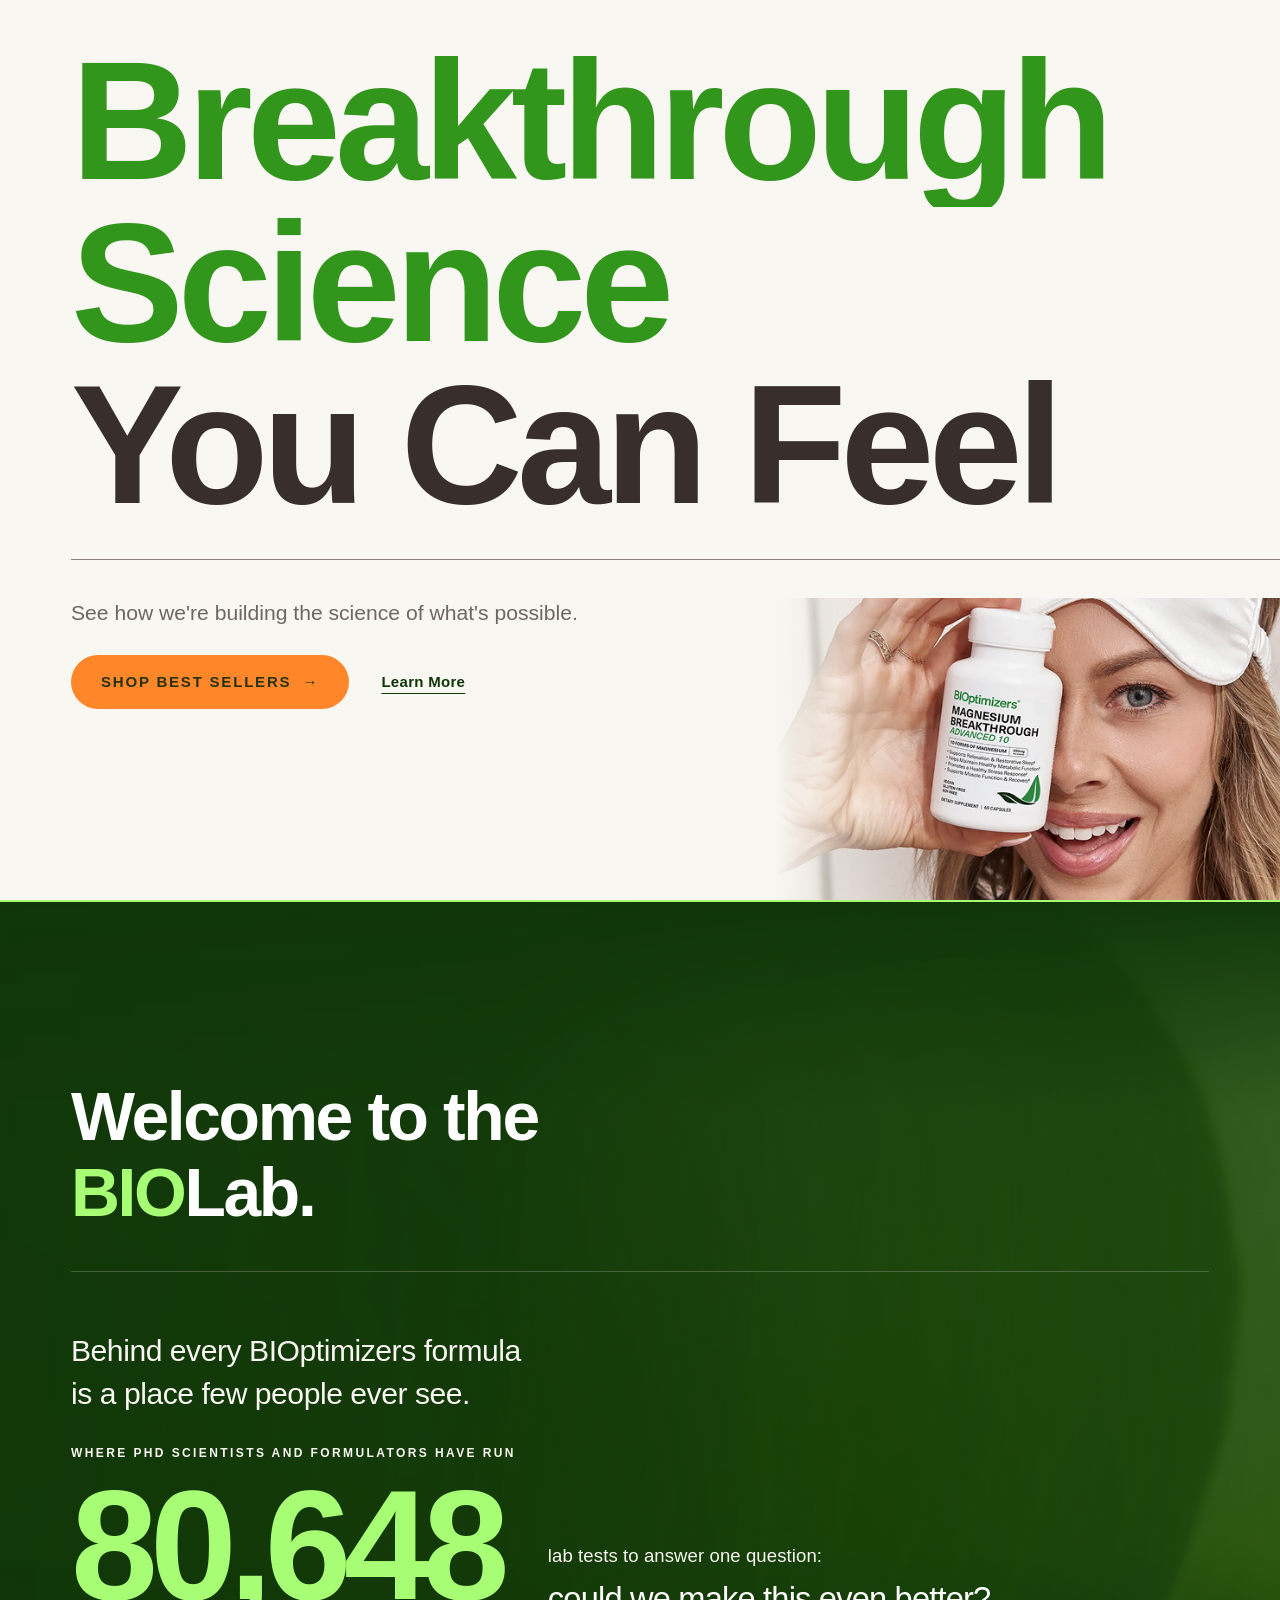
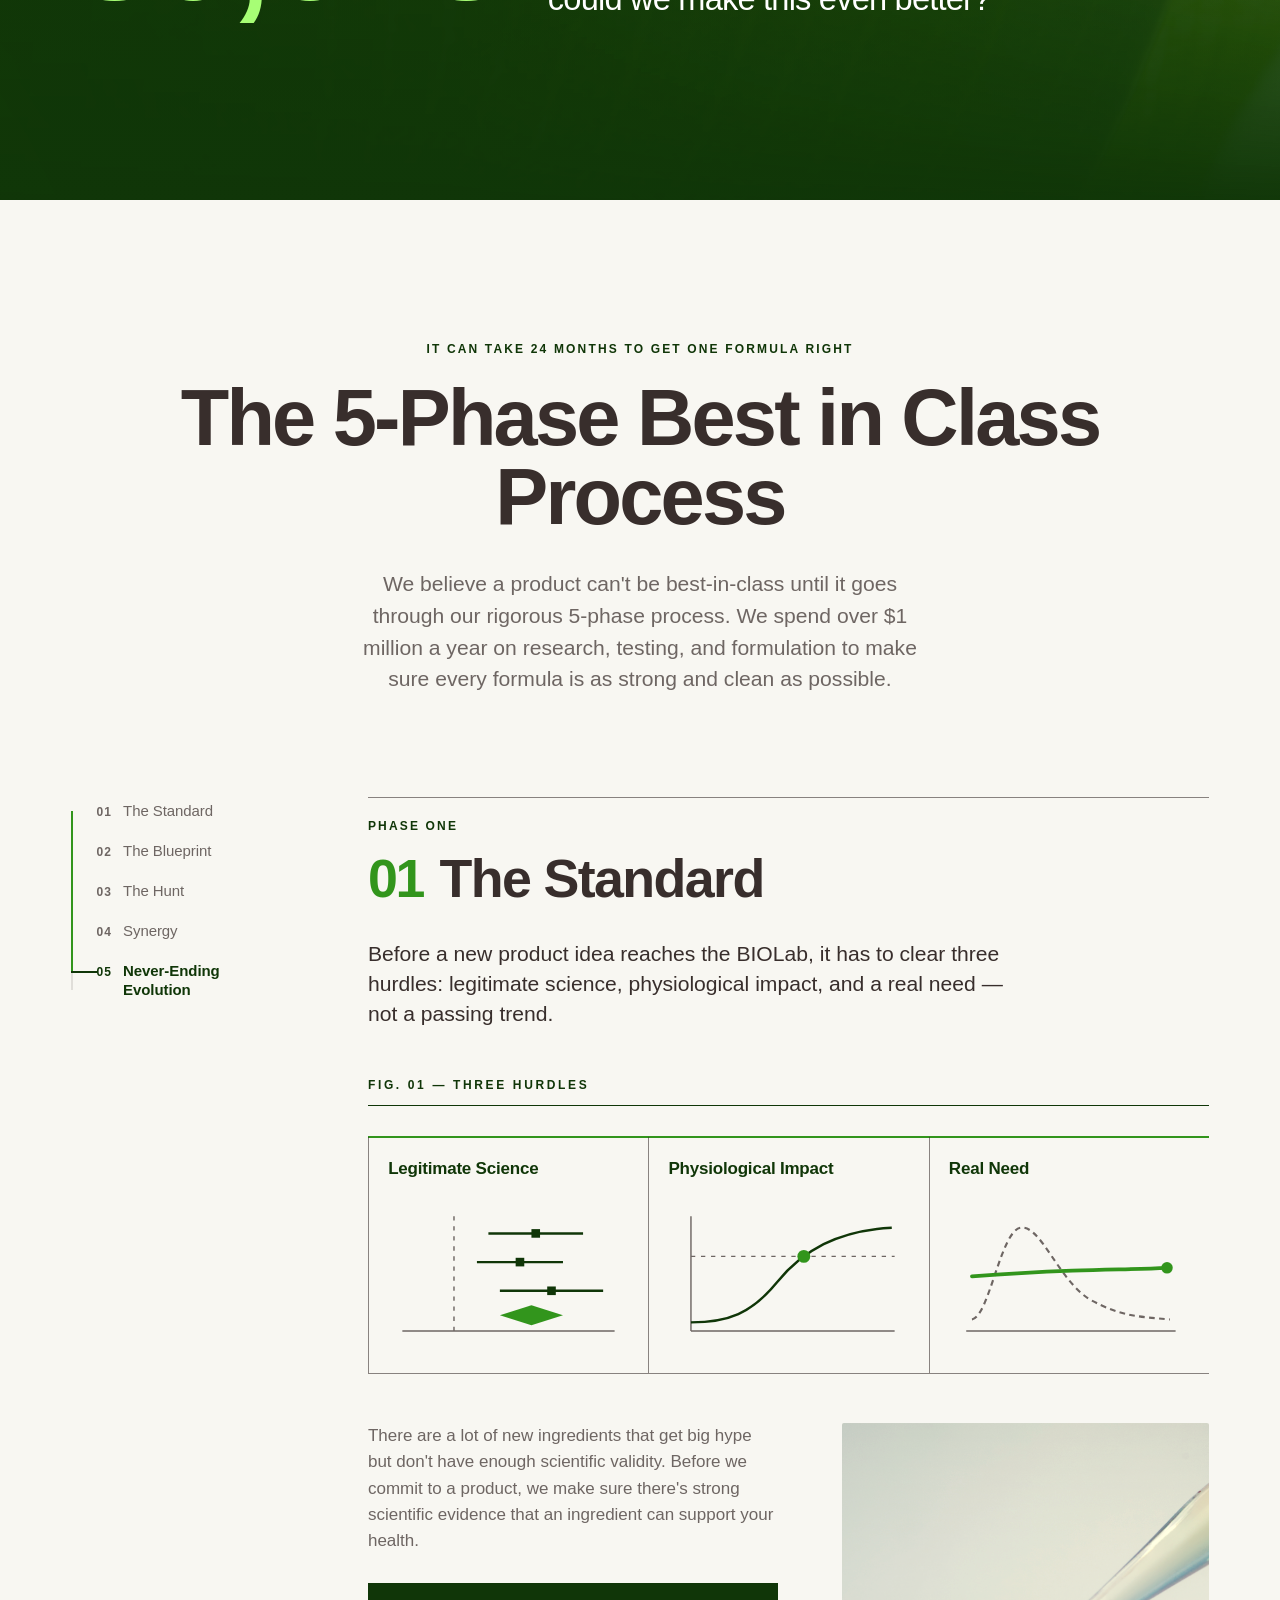
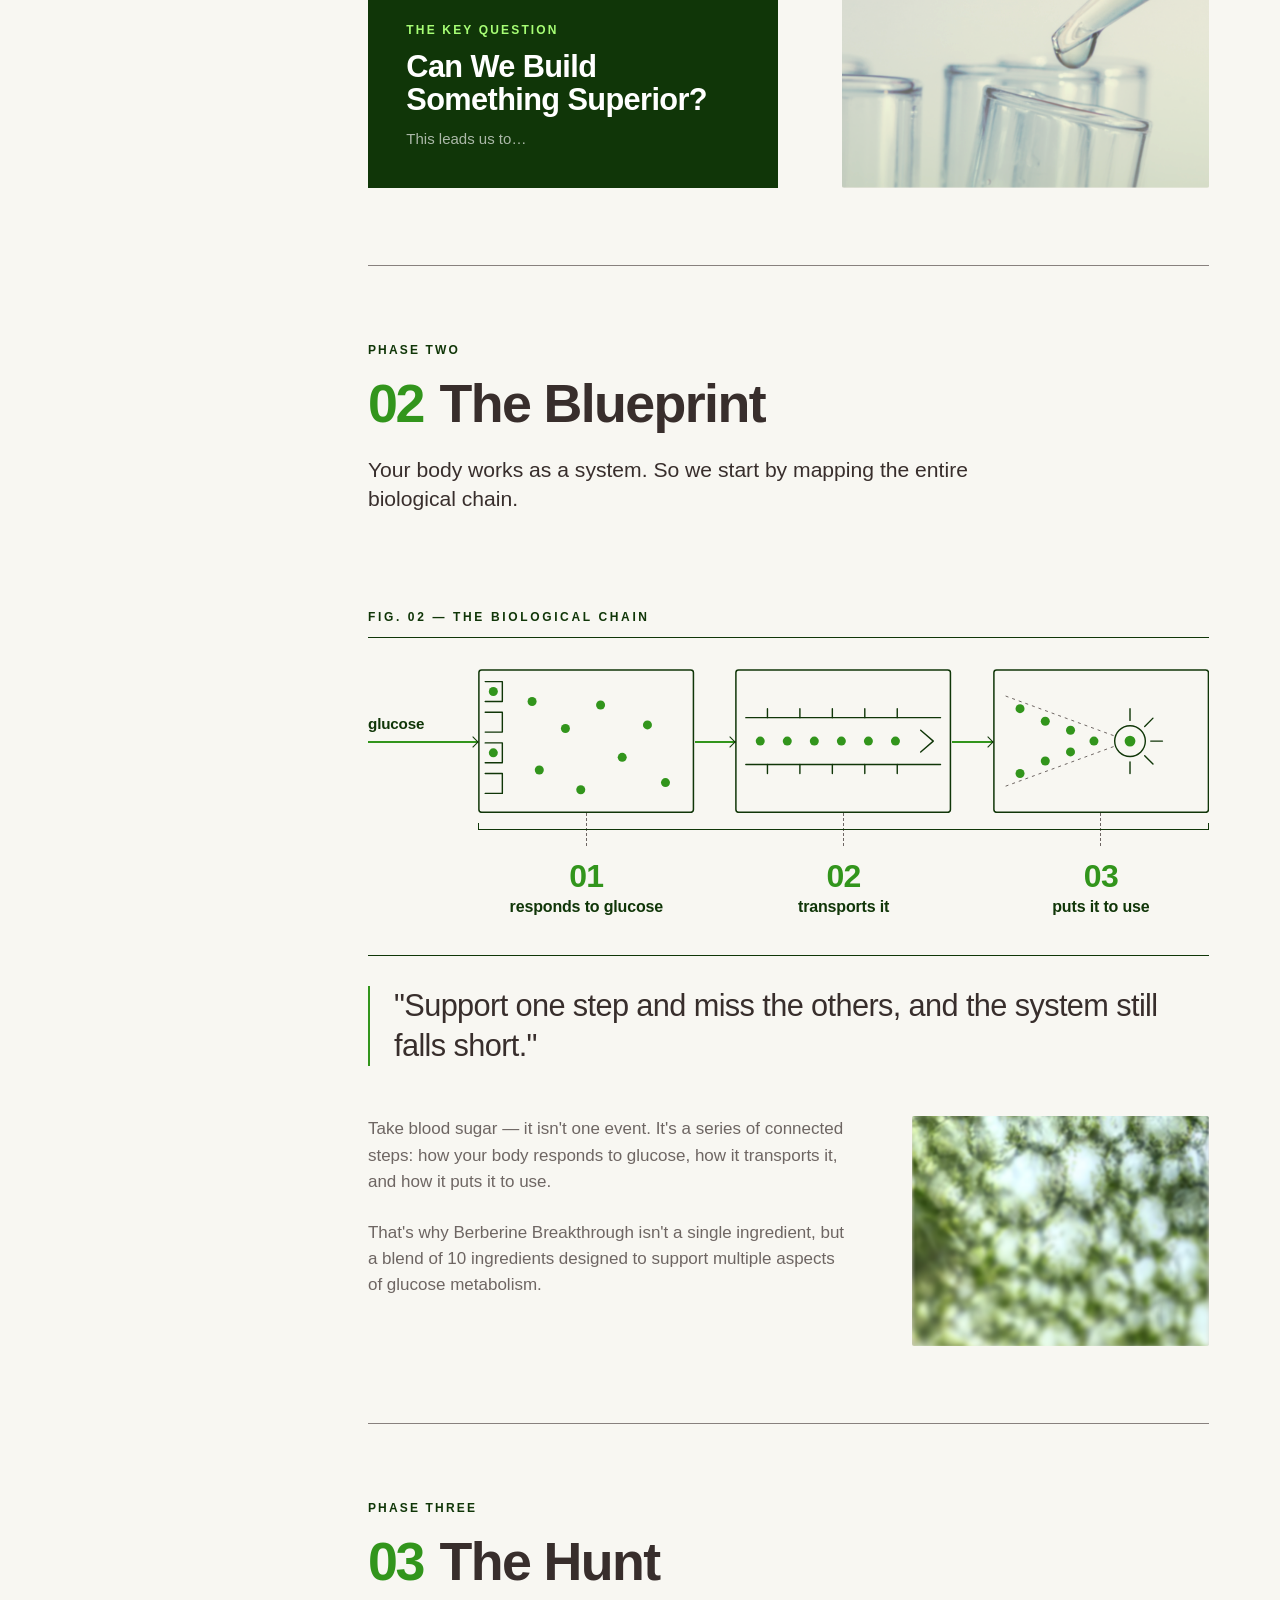
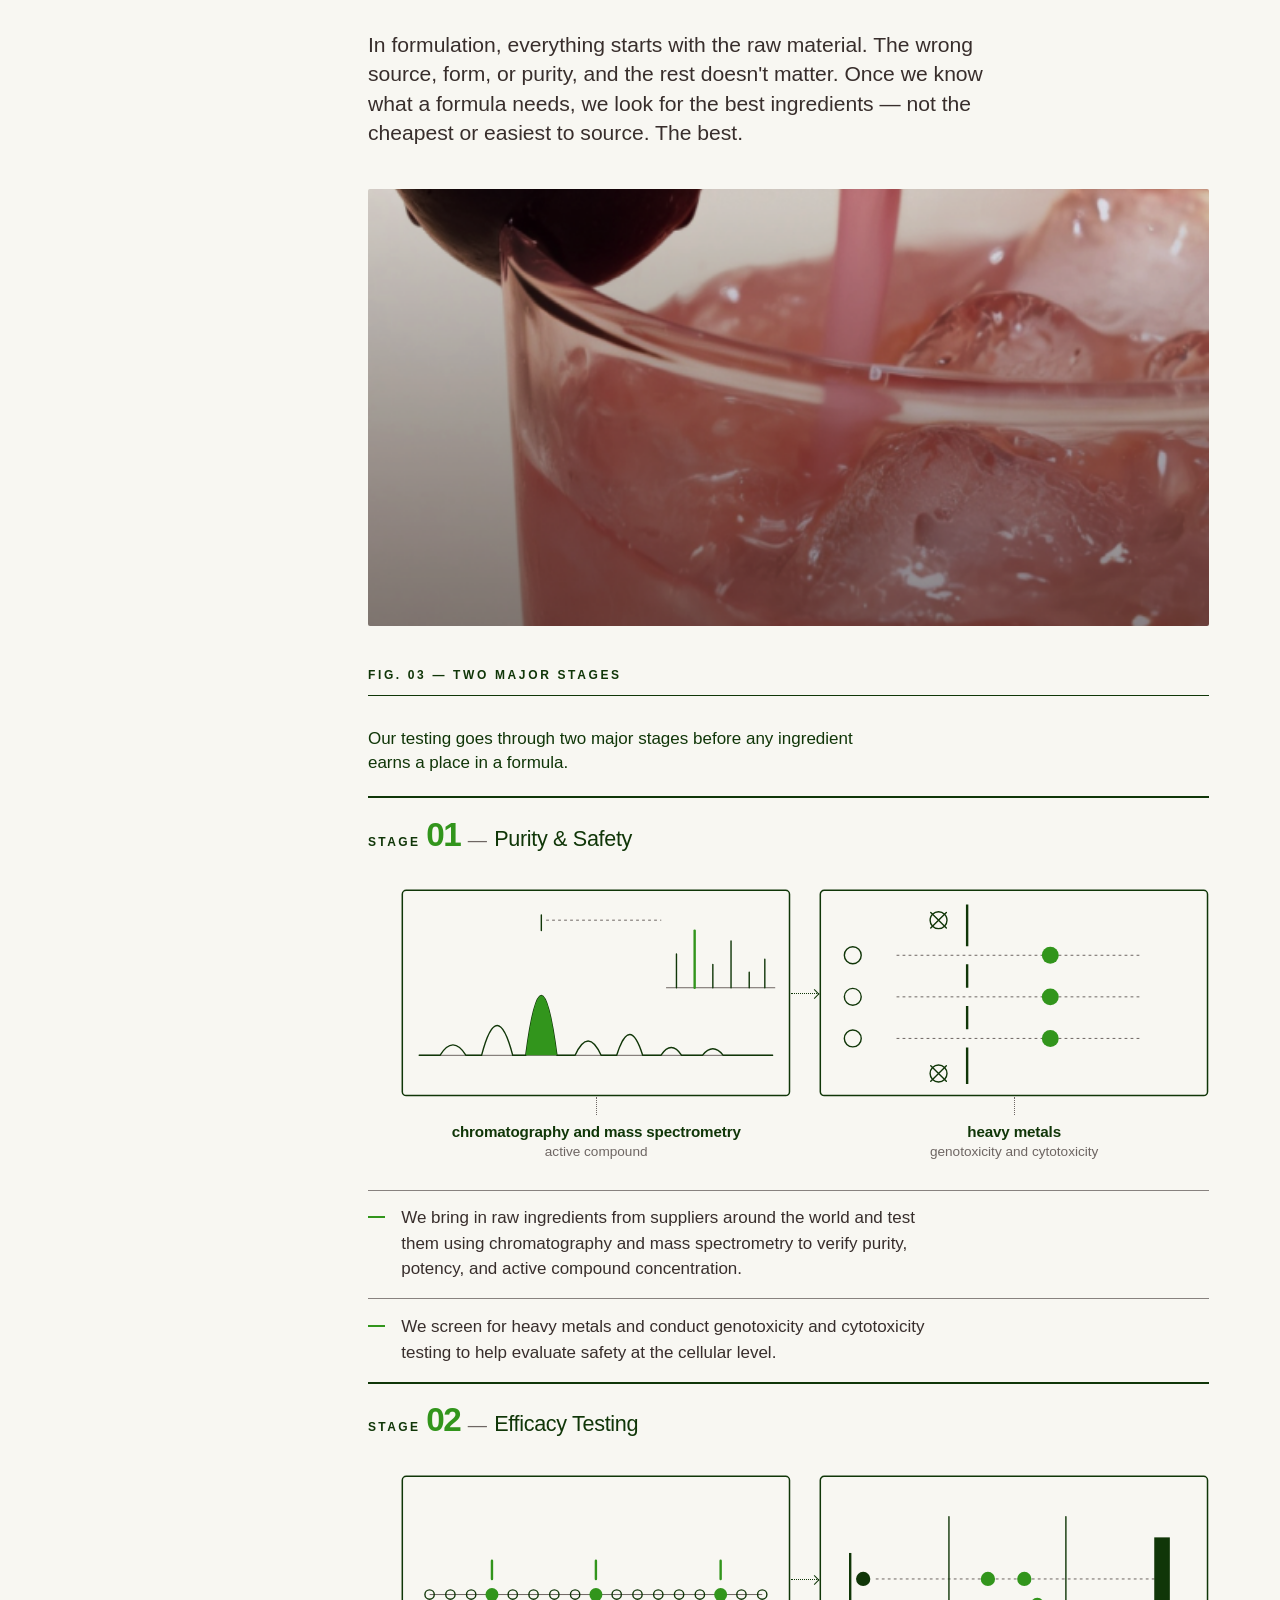
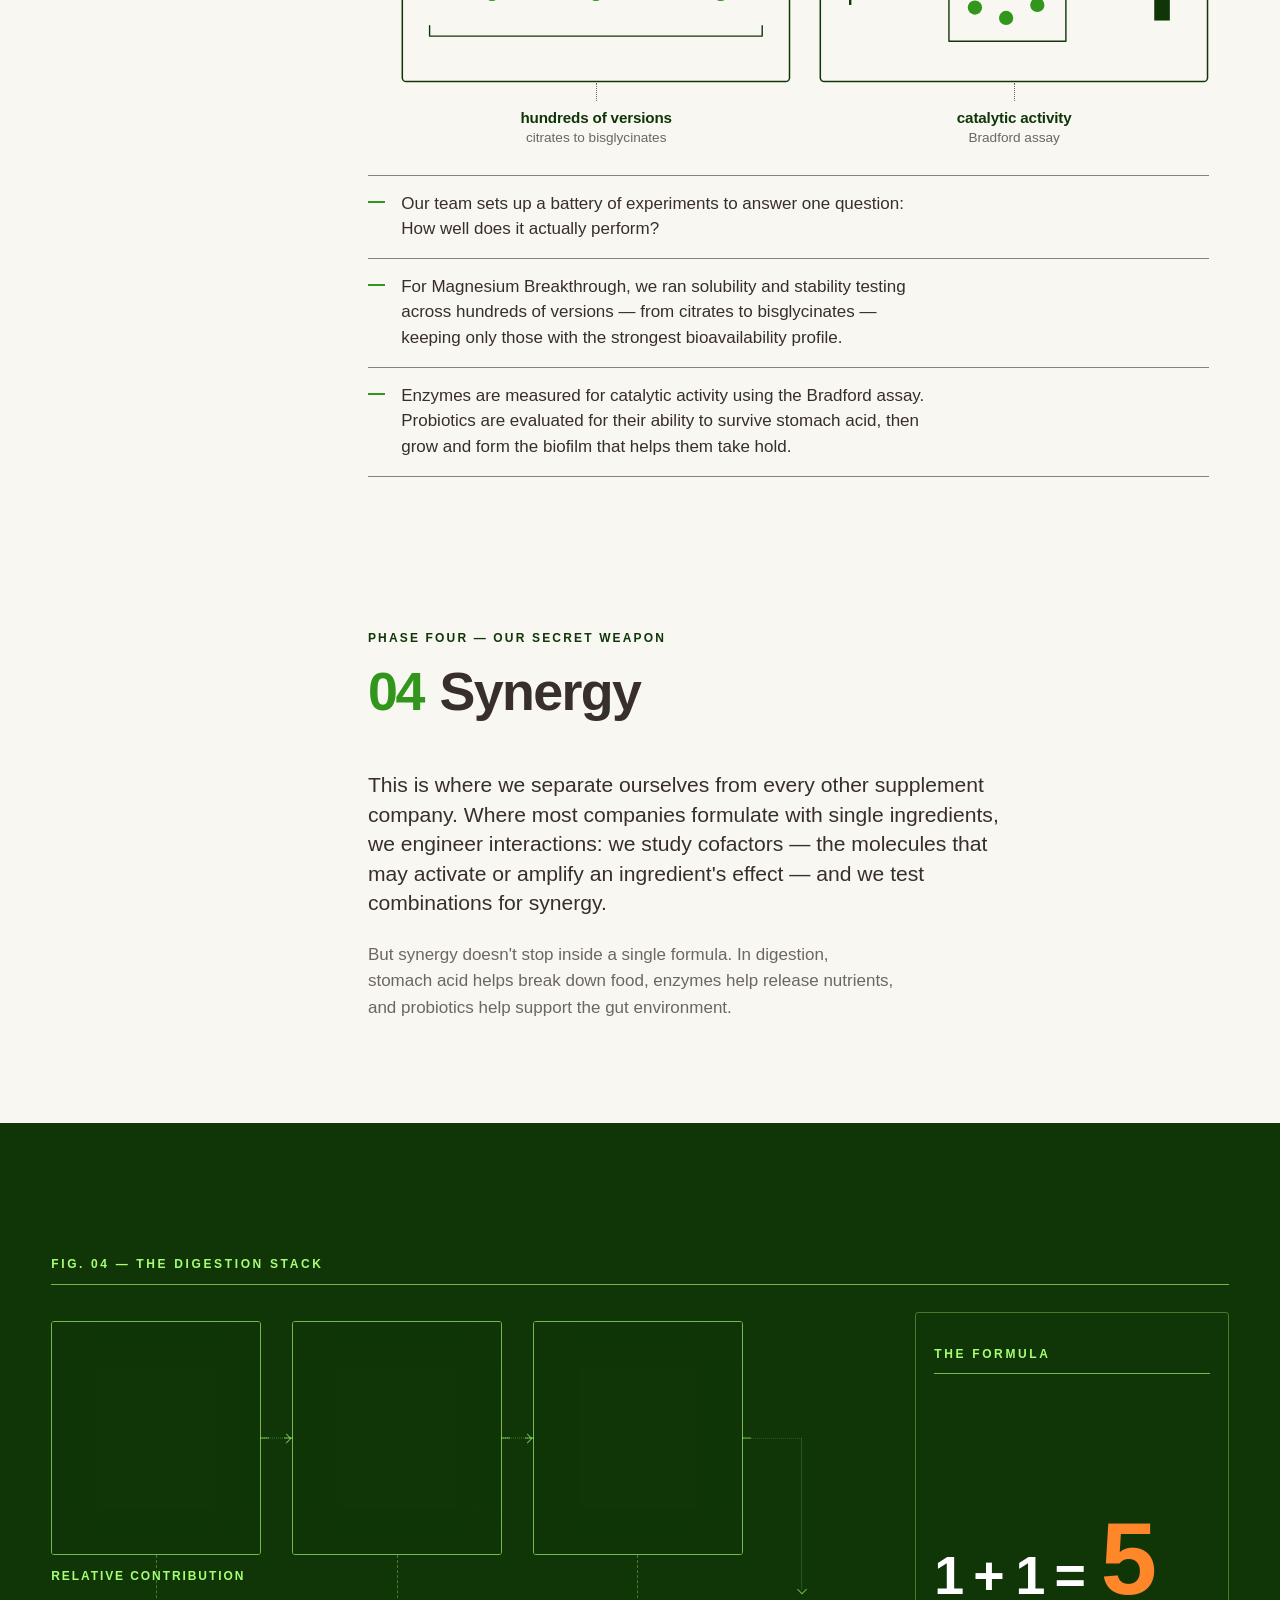
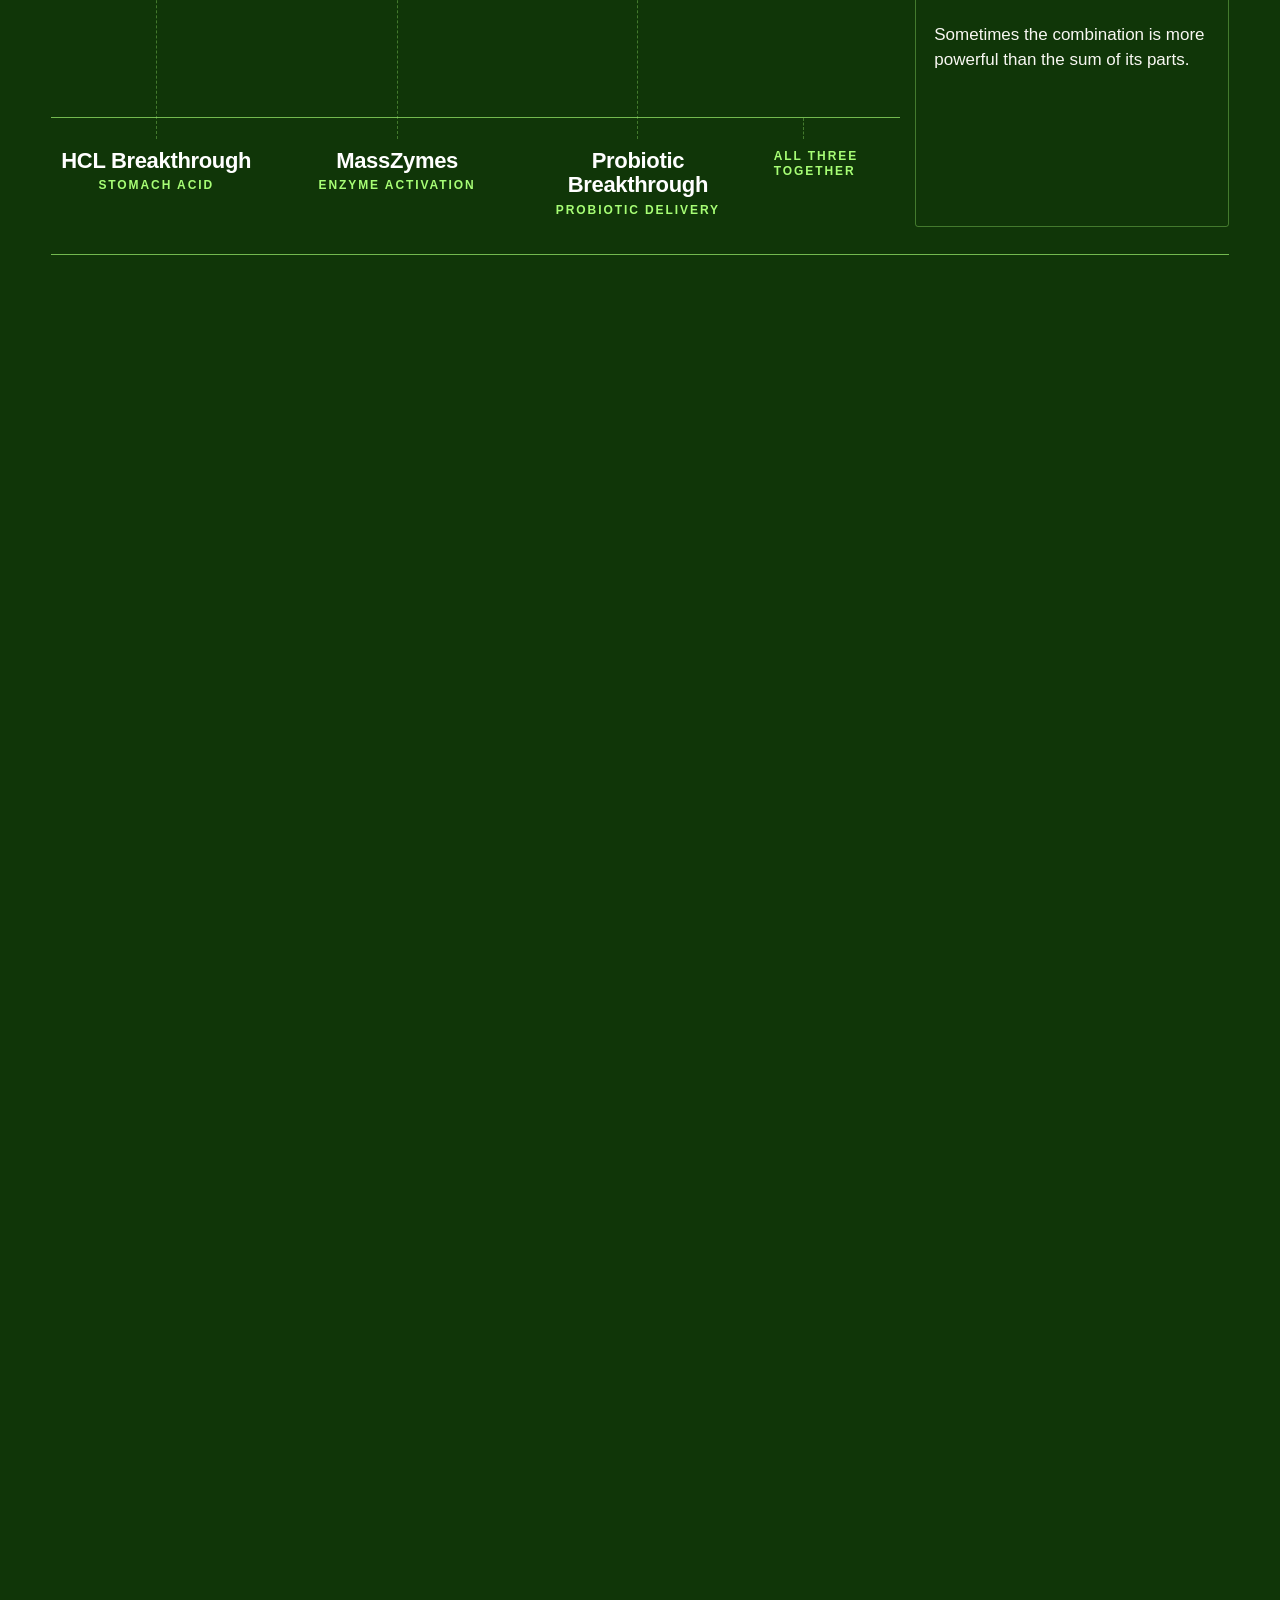
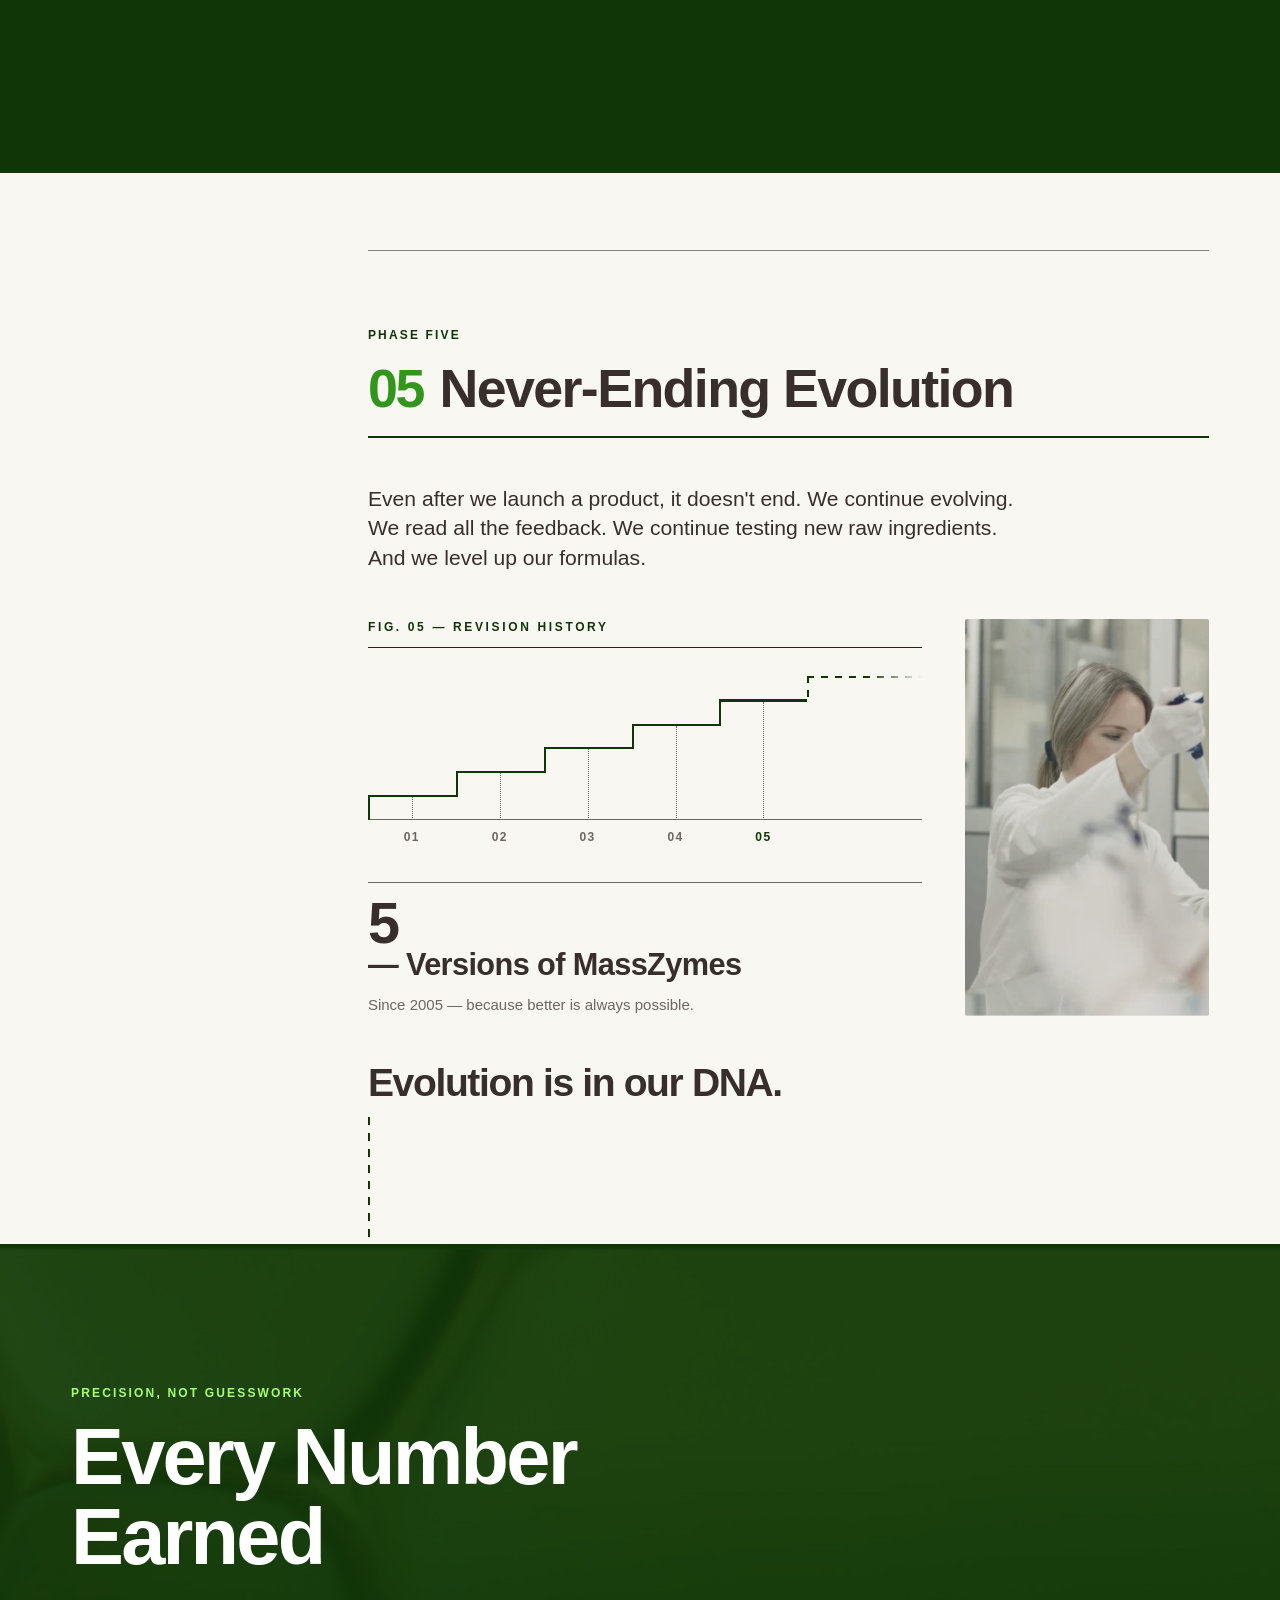
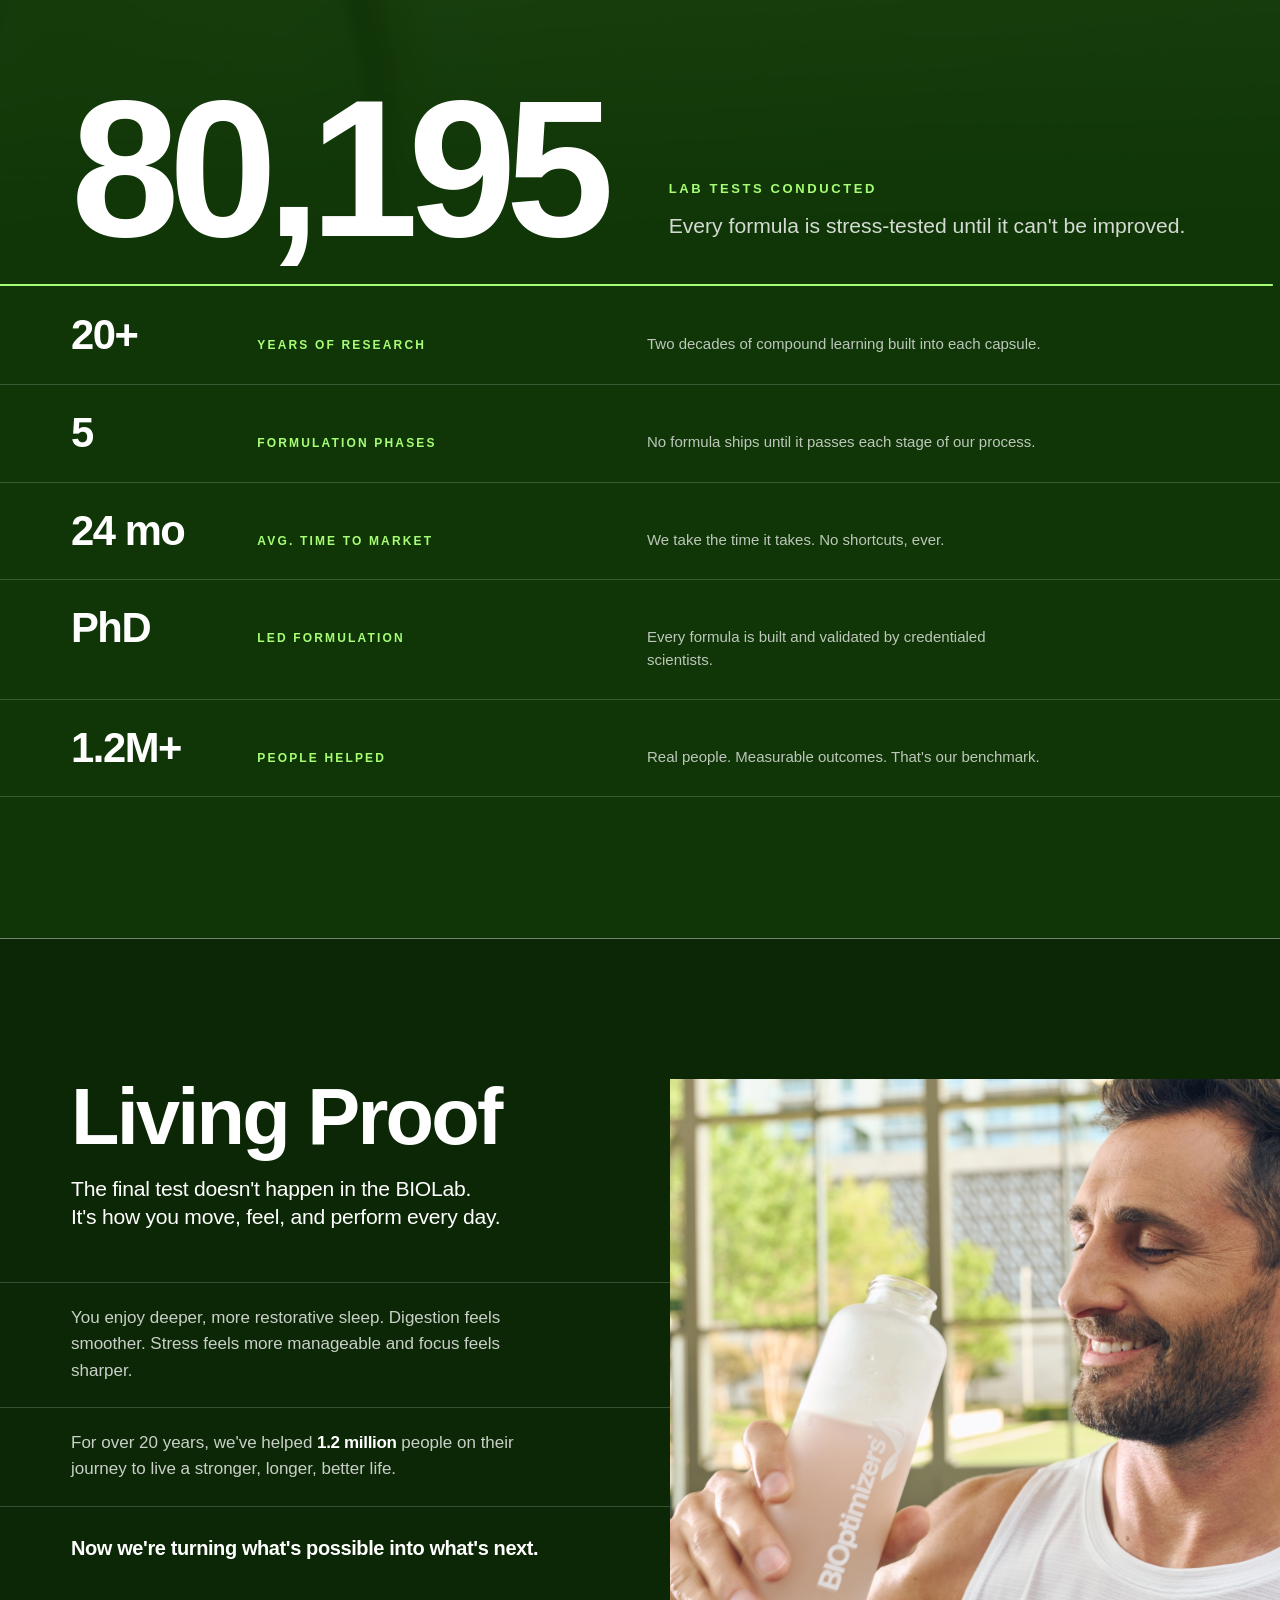
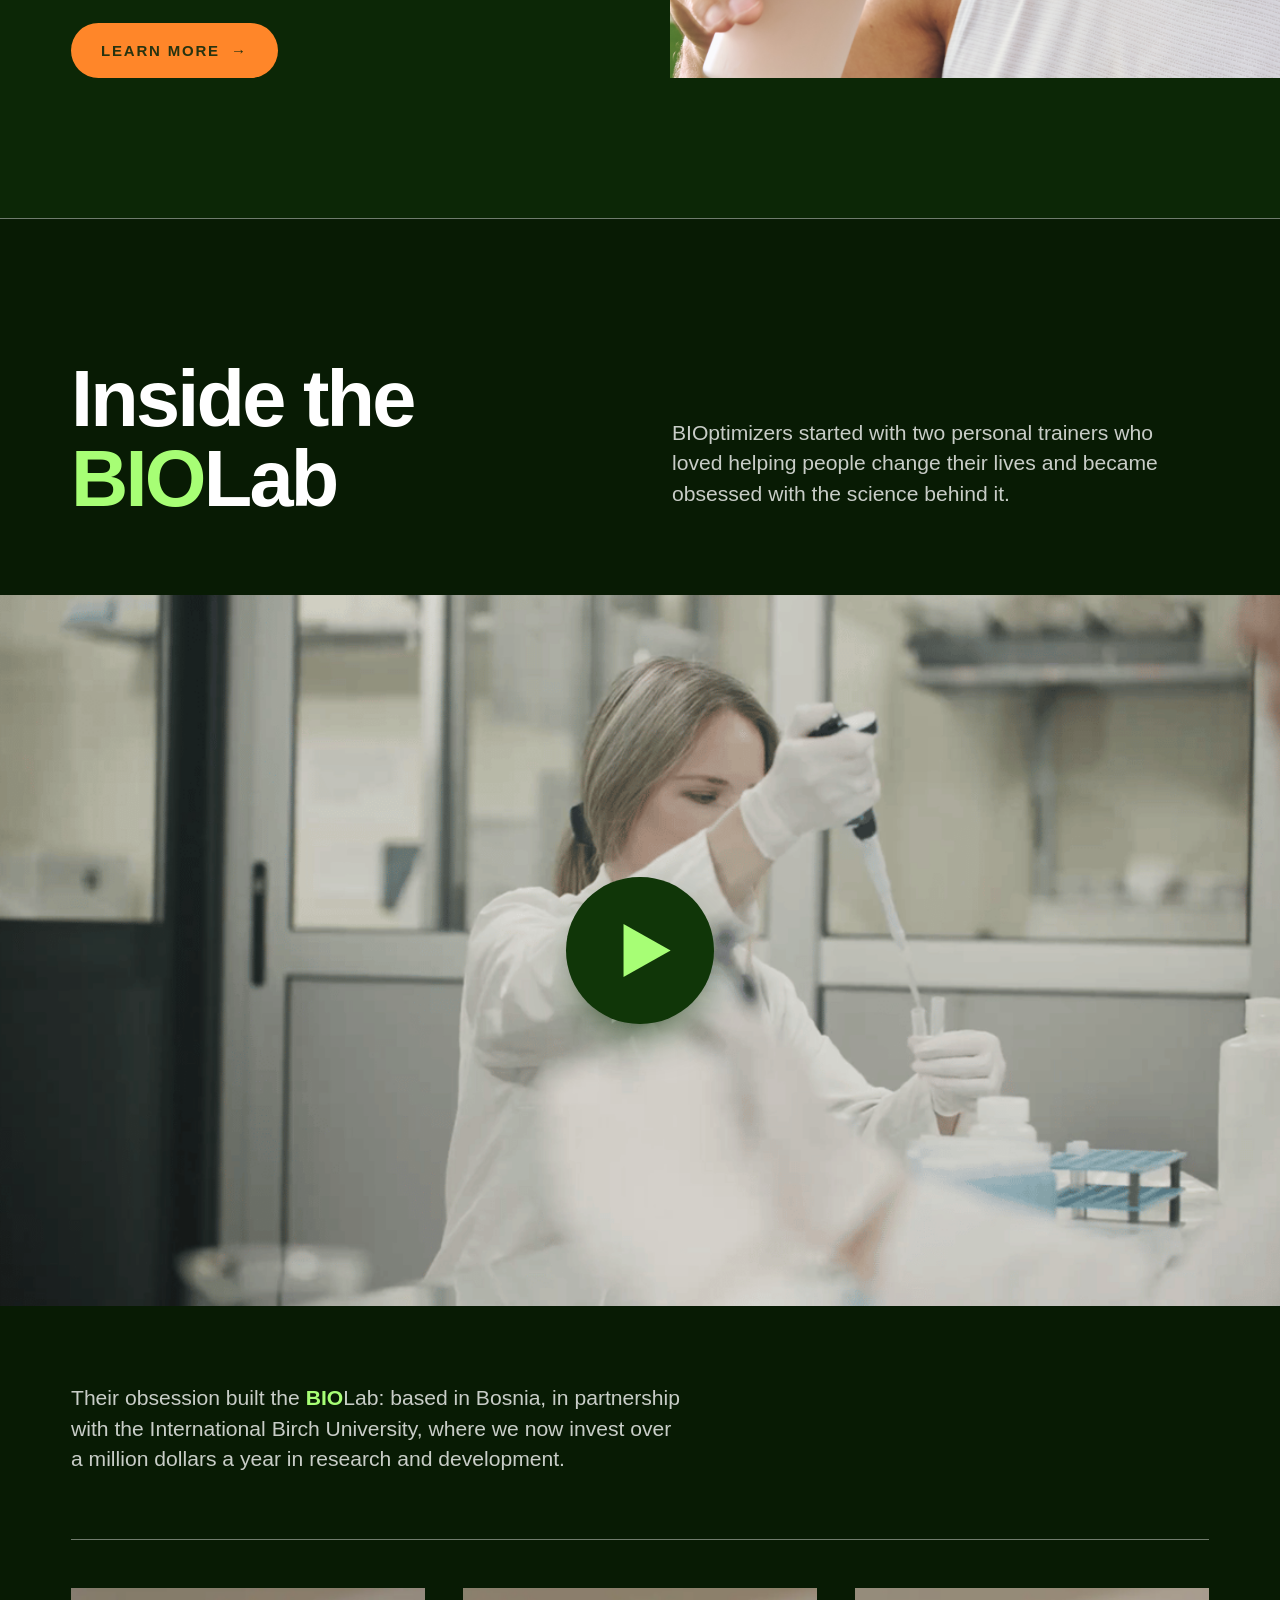
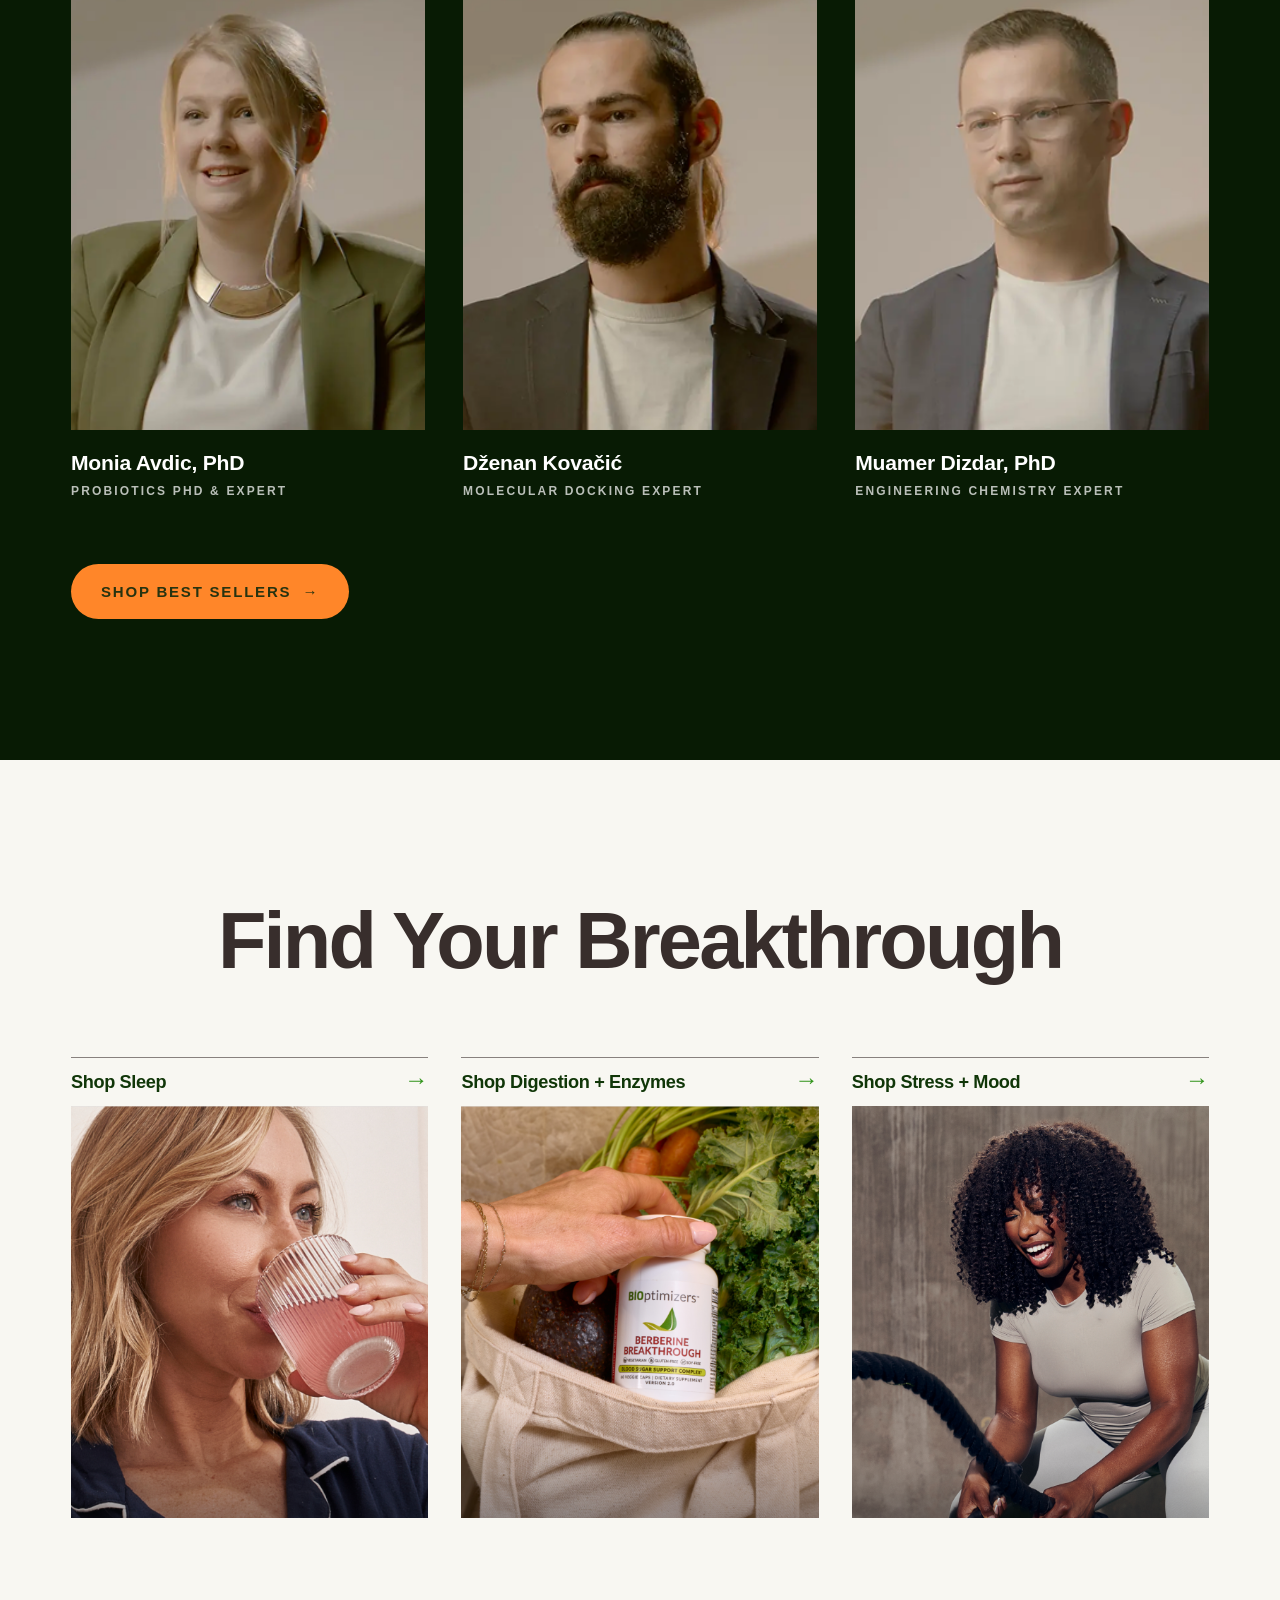
==== commit 843aae94: "Merge money moment r3: the plate measures, the placard states The figure and the equation no longer " ====
--- a/index.html
+++ b/index.html
@@ -51,6 +51,15 @@
      EMPTY apparatus with scripts off — drawn, and carrying nothing. */
   .chain__flow { transform: none !important; }
   .chain__mat { opacity: 1 !important; }
+  /* PIECE 06 — Fig. 03. The four instruments are chassis and are already
+     whole here. What is not: the material inside them — the identified peak
+     and its mass line, the lots that clear the screen, the versions that are
+     kept, the sample in the cuvette — which arrives on opacity and waits for
+     .is-in on .hunt__sheet, an ANCESTOR of it. Without this the plate renders
+     with scripts off as four drawn but EMPTY instruments: a chromatogram with
+     no identified peak, a screen nothing gets through, a series with nothing
+     kept. This is the loaded figure. */
+  .sift__mat { opacity: 1 !important; }
   /* PIECE 07 — the specimens inside the vessels. These already rest correctly
      without a rule: the scrub writes transform and opacity as INLINE styles
      from initSynergy, so with no script there is nothing to undo and the CSS
@@ -502,6 +511,28 @@
            BEFORE any ingredient earns a place", which is a sequence. Columns
            said they were parallel.
 
+           AND "FIG. 03" NOW HAS A FIGURE UNDER IT. The record sheet was
+           right and it survives untouched, but for four rounds the marker
+           above it promised a plate and delivered 946 characters of prose
+           and zero drawn marks — in the phase that names chromatography,
+           mass spectrometry, the Bradford assay and genotoxicity, which is
+           the most drawable material anywhere on this page. Four
+           instruments are drawn now, and they are bound INTO the record
+           rather than stacked above it: each stage's pair sits under its
+           own stage line and over the paragraphs it draws, one card per
+           entry that names a method, in the entries' order. Stage 01's two
+           cards are its two entries; stage 02's two are the two of its
+           three that name an assay — nothing is drawn for "how well does
+           it actually perform?", which is the stage's question, not an
+           instrument.
+           WHAT IS NOT DRAWN IS THE POINT. No axis carries a value, no mark
+           carries a count, and no peak or kept version is taller than its
+           neighbours: height would invent a bioavailability number per
+           version and a scale would invent a measurement. See the long
+           note over .sift in styles.css. The drawings are aria-hidden and
+           contain no <text> at all — every word in the figure is real HTML
+           beside it, so it is selectable, translatable and read aloud.
+
            THE STAGE LINE IS ONE LINE OF SOURCE, TYPESET IN THREE VOICES.
            Ritual's tiebreaker was sans + serif italic. There is no second
            family available here (Neue Haas Unica Pro is not installed; it
@@ -565,6 +596,72 @@
         <ol class="assay">
           <li class="assay__stage">
             <h4 class="assay__step"><span class="assay__word">Stage </span><b class="assay__no">01</b><span class="assay__em"> — </span><span class="assay__name">Purity &amp; Safety</span></h4>
+            <!-- STAGE 01, DRAWN. One card per entry, in the entries' order:
+                 the separation the first entry names, the screen the second
+                 one does. The card is above the paragraph it draws. -->
+            <div class="sift">
+              <div class="sift__grid">
+                <!-- THE SEPARATION. A chromatogram: a mixture put through a
+                     column comes off it resolved, and the component we are
+                     after is one peak among the others. The peak is the only
+                     thing here in --green because it is the only thing that
+                     passed — "active compound concentration", verified. Its
+                     mass fingerprint is the stick cluster at the top right,
+                     tethered to the peak by a leader: that is the "and mass
+                     spectrometry" half of the sentence, and the identified
+                     line in it is green for the same reason.
+                     NO AXES ARE LABELLED AND NOTHING IS TICKED TO A SCALE.
+                     The baseline is a baseline. A y-axis in mAU or an x-axis
+                     in minutes would be a measurement we do not have. -->
+                <div class="sift__card sift__card--1">
+                  <div class="sift__frame">
+                    <svg class="sift__glyph" viewBox="0 0 300 160" aria-hidden="true" focusable="false">
+                      <rect class="s-wall" x="1" y="1" width="298" height="158" rx="3"/>
+                      <path class="s-axis" d="M14 128 H286"/>
+                      <path class="s-fit" d="M14 128 L30 128 Q40 112 50 128 L62 128 Q74 82 86 128 L96 128 Q108 36 120 128 L134 128 Q144 106 154 128 L166 128 Q176 96 186 128 L200 128 Q208 116 216 128 L232 128 Q240 118 248 128 L286 128"/>
+                      <path class="s-fit" d="M108 32 V20"/>
+                      <path class="s-guide" d="M112 24 H200"/>
+                      <path class="s-axis" d="M204 76 H288"/>
+                      <path class="s-fit" d="M212 76 V50 M240 76 V58 M254 76 V40 M268 76 V64 M280 76 V54"/>
+                      <g class="sift__mat">
+                        <path d="M96 128 Q108 36 120 128 Z"/>
+                        <path class="s-peak" d="M226 76 V32"/>
+                      </g>
+                    </svg>
+                    <span class="sift__link" aria-hidden="true"></span>
+                  </div>
+                  <span class="sift__drop" aria-hidden="true"></span>
+                  <p class="sift__lab">chromatography and mass spectrometry</p>
+                  <p class="sift__sub">active compound</p>
+                </div>
+                <!-- THE SCREEN. Five lots arrive; the barrier has apertures;
+                     two are stopped at it and struck, three come through. That
+                     is what "we screen for" means and it is the only honest
+                     thing to draw here — WHICH lots fail, and how often, is a
+                     number nobody gave us, so the marks carry no count and the
+                     figure states none. -->
+                <div class="sift__card sift__card--2">
+                  <div class="sift__frame">
+                    <svg class="sift__glyph" viewBox="0 0 300 160" aria-hidden="true" focusable="false">
+                      <rect class="s-wall" x="1" y="1" width="298" height="158" rx="3"/>
+                      <path class="s-guide" d="M60 51 H248 M60 83 H248 M60 115 H248"/>
+                      <g class="s-fit">
+                        <circle cx="26" cy="51" r="6.5"/><circle cx="26" cy="83" r="6.5"/><circle cx="26" cy="115" r="6.5"/>
+                        <circle cx="92" cy="24" r="6.5"/><circle cx="92" cy="142" r="6.5"/>
+                      </g>
+                      <path class="s-fit" d="M86 18 L98 30 M98 18 L86 30 M86 136 L98 148 M98 136 L86 148"/>
+                      <path class="s-bar" d="M114 12 V44 M114 58 V76 M114 90 V108 M114 122 V150"/>
+                      <g class="sift__mat">
+                        <circle cx="178" cy="51" r="6.5"/><circle cx="178" cy="83" r="6.5"/><circle cx="178" cy="115" r="6.5"/>
+                      </g>
+                    </svg>
+                  </div>
+                  <span class="sift__drop" aria-hidden="true"></span>
+                  <p class="sift__lab">heavy metals</p>
+                  <p class="sift__sub">genotoxicity and cytotoxicity</p>
+                </div>
+              </div>
+            </div>
             <div class="assay__runs">
               <p>We bring in raw ingredients from suppliers around the world and test them using chromatography and mass spectrometry to verify purity, potency, and active compound concentration.</p>
               <p>We screen for heavy metals and conduct genotoxicity and cytotoxicity testing to help evaluate safety at the cellular level.</p>
@@ -572,6 +669,75 @@
           </li>
           <li class="assay__stage">
             <h4 class="assay__step"><span class="assay__word">Stage </span><b class="assay__no">02</b><span class="assay__em"> — </span><span class="assay__name">Efficacy Testing</span></h4>
+            <!-- STAGE 02, DRAWN. Two cards again, for the two entries below
+                 that name an actual assay. The first entry of this stage is
+                 the question the stage asks, not a method, so nothing is
+                 drawn for it — a glyph under "how well does it actually
+                 perform?" would be an invented instrument. -->
+            <div class="sift">
+              <div class="sift__grid">
+                <!-- HUNDREDS OF VERSIONS. A series bracketed at both ends —
+                     the range the copy names, citrates at one end and
+                     bisglycinates at the other — with every version a mark on
+                     one line and three of them kept.
+                     THE KEPT MARKS ARE NOT TALLER, AND THEY ARE NOT AT ONE
+                     END. Height would assert a bioavailability figure for each
+                     version, which is a dataset we do not have; clustering the
+                     survivors at one end of the range would assert that one
+                     chemical form won, which the copy does not say. Selection
+                     is carried by colour alone, scattered across the span. -->
+                <div class="sift__card sift__card--3">
+                  <div class="sift__frame">
+                    <svg class="sift__glyph" viewBox="0 0 300 160" aria-hidden="true" focusable="false">
+                      <rect class="s-wall" x="1" y="1" width="298" height="158" rx="3"/>
+                      <path class="s-axis" d="M22 92 H278"/>
+                      <g class="s-fit">
+                        <circle cx="22" cy="92" r="3.6"/><circle cx="38" cy="92" r="3.6"/><circle cx="54" cy="92" r="3.6"/>
+                        <circle cx="86" cy="92" r="3.6"/><circle cx="102" cy="92" r="3.6"/><circle cx="118" cy="92" r="3.6"/>
+                        <circle cx="134" cy="92" r="3.6"/><circle cx="166" cy="92" r="3.6"/><circle cx="182" cy="92" r="3.6"/>
+                        <circle cx="198" cy="92" r="3.6"/><circle cx="214" cy="92" r="3.6"/><circle cx="230" cy="92" r="3.6"/>
+                        <circle cx="262" cy="92" r="3.6"/><circle cx="278" cy="92" r="3.6"/>
+                      </g>
+                      <path class="s-fit" d="M22 116 V124 M22 124 H278 M278 116 V124"/>
+                      <g class="sift__mat">
+                        <circle cx="70" cy="92" r="5"/><circle cx="150" cy="92" r="5"/><circle cx="246" cy="92" r="5"/>
+                        <path class="s-peak" d="M70 80 V66 M150 80 V66 M246 80 V66"/>
+                      </g>
+                    </svg>
+                    <span class="sift__link" aria-hidden="true"></span>
+                  </div>
+                  <span class="sift__drop" aria-hidden="true"></span>
+                  <p class="sift__lab">hundreds of versions</p>
+                  <p class="sift__sub">citrates to bisglycinates</p>
+                </div>
+                <!-- THE READ. The Bradford assay is a colorimetric one: a beam
+                     is put through the sample and what reaches the detector is
+                     the measurement. So the drawing is the instrument — emitter,
+                     sample, detector, signal — and the sample is the green.
+                     There is no dial and no trace on the far side of the
+                     detector, because the number it returns is not on this
+                     page. -->
+                <div class="sift__card sift__card--4">
+                  <div class="sift__frame">
+                    <svg class="sift__glyph" viewBox="0 0 300 160" aria-hidden="true" focusable="false">
+                      <rect class="s-wall" x="1" y="1" width="298" height="158" rx="3"/>
+                      <path class="s-guide" d="M44 80 H258"/>
+                      <path class="s-bar" d="M24 60 V100"/>
+                      <circle class="s-solid" cx="34" cy="80" r="5.5"/>
+                      <path class="s-fit" d="M100 32 V128 H190 V32"/>
+                      <rect class="s-solid" x="258" y="48" width="12" height="64"/>
+                      <g class="sift__mat">
+                        <circle cx="120" cy="102" r="5.5"/><circle cx="144" cy="110" r="5.5"/><circle cx="168" cy="100" r="5.5"/>
+                        <circle cx="130" cy="80" r="5.5"/><circle cx="158" cy="80" r="5.5"/>
+                      </g>
+                    </svg>
+                  </div>
+                  <span class="sift__drop" aria-hidden="true"></span>
+                  <p class="sift__lab">catalytic activity</p>
+                  <p class="sift__sub">Bradford assay</p>
+                </div>
+              </div>
+            </div>
             <div class="assay__runs">
               <p>Our team sets up a battery of experiments to answer one question: How well does it actually perform?</p>
               <p>For Magnesium Breakthrough, we ran solubility and stability testing across hundreds of versions — from citrates to bisglycinates — keeping only those with the strongest bioavailability profile.</p>
--- a/styles.css
+++ b/styles.css
@@ -73,15 +73,58 @@
   /* ---- BRAND. Fixed. ---- */
   --font: "Neue Haas Unica Pro", "Helvetica Neue", Helvetica, Arial, sans-serif;
 
+  /* ============================================================
+     THE KNEE LAW. Every ramp on this page continues past its knee.
+
+     R1 grew --shell from 1240 to 1900 and did NOT grow the type, and
+     that asymmetry is the whole defect this block repairs. Measured on
+     the shipped page: the shell was frozen at 1240 for 1280 / 1366 /
+     1440 / 1512 / 1536 — every common desktop width — and the TYPE was
+     frozen from 1590 up (hero 208, phase title 76, lead 31.2, body 17
+     at both 1920 and 2560). The two ramps were not merely mismatched,
+     they were out of PHASE: below 1600 the type grew inside a frozen
+     container (which is why the document got 14% TALLER from 1280 to
+     1600 without gaining a single pixel of width), and above 1600 the
+     container grew around frozen type. Both halves read as under-scale
+     for the same reason.
+
+     A `clamp(floor, K vw, C)` does not taper — it STOPS, at v = 100C/K,
+     and from there up the design is a 1,590px page in a bigger window.
+     The fix is one line of arithmetic, applied everywhere:
+
+         clamp(F, K vw, C)  ->  clamp(F, min(K vw, C/2 + K/2 vw), C')
+
+     The second term is exactly HALF the old ceiling plus HALF the old
+     slope, which means it crosses the first term precisely at the old
+     knee — so BELOW the old ceiling every value on this page is
+     byte-identical to what shipped, and above it the ramp continues at
+     half rate instead of flatlining. Nothing is re-tuned; a stop is
+     turned into a taper. C' is set so the new ceiling lands where the
+     shell's own ceiling lands (~2613px), so type and container reach
+     their limit on the same viewport instead of 1,000px apart.
+
+     Pieces 06 and 07 still carry local ramps that stop (.hunt-*, .rig-*,
+     .ves-*); the law above is stated here so they are corrected by the
+     same arithmetic rather than by a fourth private guess.
+     ============================================================ */
   /* ---- Scale. Free. Built for a big, confident page. ---- */
-  --t-display: clamp(3.1rem, 10.5vw, 12rem);   /* 144->192px, ceiling 1371->1829 */
-  --t-h1: clamp(2.4rem, 6.2vw, 7rem);   /* 84->112px, ceiling 1355->1806 */
-  --t-h2: clamp(1.9rem, 4.2vw, 4.75rem);   /* 56->76px, ceiling 1333->1810 */
-  --t-h3: clamp(1.45rem, 2.4vw, 2.9rem);   /* 35->46px */
-  --t-lead: clamp(1.15rem, 1.65vw, 1.95rem);   /* 26->31px */
-  --t-body: 1.0625rem;
-  --t-small: 0.9375rem;
-  --t-eyebrow: 0.75rem;
+  --t-display: clamp(3.1rem, min(10.5vw, 6rem + 5.25vw), 14.6rem);   /* 144->192 @1829, then ->233 @2613 */
+  --t-h1: clamp(2.4rem, min(6.2vw, 3.5rem + 3.1vw), 8.6rem);   /* 84->112 @1806, then ->137 */
+  --t-h2: clamp(1.9rem, min(4.2vw, 2.375rem + 2.1vw), 5.8rem);   /* 56->76 @1810, then ->93 */
+  --t-h3: clamp(1.45rem, min(2.4vw, 1.45rem + 1.2vw), 3.4rem);   /* 35->46 @1933, then ->55 */
+  --t-lead: clamp(1.15rem, min(1.65vw, 0.975rem + 0.825vw), 2.35rem);   /* 26->31 @1891, then ->37 */
+  /* THE THREE THAT NEVER RAMPED AT ALL. 17 / 15 / 12px at 1280 and 17 /
+     15 / 12px at 2560 — the reading sizes were the only type on the page
+     with no scale behaviour whatsoever, which is why a 2,033px shell was
+     being read at the same 17px as a 1,240px one. They start at exactly
+     their old values (the floor binds at and below 1280, so the phone and
+     the tablet are untouched to the pixel) and climb 20% across the
+     desktop range: 17->20.4, 15->18, 12->14.4. Every `ch` and `em` cap on
+     this page hangs off these three, so this is also what un-freezes them
+     — a `ch` cap can only track if the font it measures does. */
+  --t-body: clamp(1.0625rem, 0.85rem + 0.266vw, 1.29rem);
+  --t-small: clamp(0.9375rem, 0.75rem + 0.234vw, 1.14rem);
+  --t-eyebrow: clamp(0.75rem, 0.6rem + 0.187vw, 0.91rem);
   /* --t-ghost (clamp(7rem, 20vw, 23rem), 272->368px) is GONE. It sized a
      watermark that no longer exists — see .phase__mast below. Three separate
      pieces were each carrying arithmetic to hold space for it. */
@@ -91,18 +134,41 @@
      quarter larger than the promise — an escalation the reader feels as
      "that number came back bigger", not two agents picking two clamps.
      Anything that shows this figure reads --t-tally; nothing sets it alone. */
-  --t-tally: clamp(3.9rem, 12.2vw, 9.8rem);
+  /* The knee of the shipped clamp was 1285px — the ONE figure on the page
+     that is meant to feel bigger every time you see it was the first thing
+     on the page to stop growing, 5px above the width it was designed at. */
+  --t-tally: clamp(3.9rem, min(12.2vw, 4.9rem + 6.1vw), 14.9rem);   /* 156.8 @1285, then ->238 */
   --tally-bank: 1.25;
 
-  /* ---- Rhythm. Free. Generous. ---- */
-  --pad-y: clamp(5.5rem, 11vw, 11rem);
+  /* ---- Rhythm. Free. Generous. ----
+     The two vertical ramps take a QUARTER slope past their knees, not a
+     half: this page's problem above 1600 is not that it is short. Enough
+     that the rhythm keeps answering the type (176->204, 176->209), little
+     enough that it does not spend the height the width fix just bought. */
+  --pad-y: clamp(5.5rem, min(11vw, 8.25rem + 2.75vw), 12.8rem);   /* 176 @1600, then ->204 */
   --gutter: clamp(1.25rem, 4vw, 4rem);
-  /* The shell GROWS. Fixed at 1240px, every section became an island above
-     1440 and the page was a 1280 design wearing bigger margins. Both critics
-     named this independently as their single biggest gap.
-       1280 -> 1240 (unchanged)   1920 -> 1497   2560 -> 1900 (capped) */
-  --shell: clamp(1240px, 78vw, 1900px);
-  --measure: 34rem;
+  /* THE SHELL, WHERE THE MONITORS ACTUALLY ARE.
+     R1 wrote `clamp(1240px, 78vw, 1900px)` to fix "designed at 1280 and
+     merely displayed above 1440". It fixed nothing below 1590: 78vw does
+     not clear the 1240px floor until 1590px of viewport, so 1366, 1440,
+     1512 and 1536 — which is most of the desktops this page will ever be
+     opened on — all still got exactly 1240, and the complaint moved from
+     1440 to 1590 rather than going away. It was fluid over 1590..2436 and
+     frozen on both sides of that.
+     A two-term ramp puts the lower knee ON 1280 instead of 1590, so the
+     shell is live across the ENTIRE common desktop range and the page's
+     share of the screen falls gently instead of falling off a cliff:
+       1280 1240 (96.9%)   1366 1295 (94.8%)   1440 1341 (93.1%)
+       1512 1387 (91.7%)   1536 1402 (91.3%)   1600 1442 (90.1%)
+       1920 1644 (85.6%)   2560 2047 (80.0%)
+     At 1280 it resolves to 1240.4px — the design width is held to within
+     half a pixel, and below 1280 `width: 100%` governs exactly as before. */
+  --shell: clamp(1240px, 63vw + 434px, 2080px);
+  /* Was 34rem: a ROOT-relative cap on the page's primary reading column,
+     which is frozen at 544px by definition. 32em is the identical 544px at
+     the 17px this page was designed at, and it is the same measure — not
+     the same number of pixels — at every width above it. */
+  --measure: 32em;
 
   /* ============================================================
      MOTION — THE PAGE'S VOCABULARY.
@@ -319,7 +385,10 @@
   /* 2.7rem floor, not 3.1: at 320px the longest line is 6.29em of rendered
      Arial and .line clips its overflow, so a floor any higher shaves the
      last glyph off "Breakthrough". Measured slack at 320px: 15px. */
-  --t-display: clamp(2.7rem, 13.2vw, 13rem);   /* ceiling 144->208px; 2.7rem floor kept, see above */
+  /* THE KNEE LAW (see :root). This ceiling landed at 1576px, which is where
+     the Art Director's "every type size is byte-identical from 1590 up"
+     measurement came from — the biggest word on the page stopped first. */
+  --t-display: clamp(2.7rem, min(13.2vw, 6.5rem + 6.6vw), 17.3rem);   /* 208 @1576, then ->277 */
   /* WAVE 4 — THE HERO JOINS THE PAGE'S WIDTH SYSTEM.
      Every rule on this page is one of three widths and each says something:
      FULL-BLEED (chapter edges and register lines — the manifesto seam, the
@@ -571,7 +640,7 @@
    on) and set to the measure it should have had: 26em is 60cpl at every step
    from 900px up, against 48cpl before. Ink 919 -> 1026. */
 .mf-set {
-  font-size: clamp(1.3rem, 2.35vw, 2.1rem); font-weight: 400; line-height: 1.32;
+  font-size: clamp(1.3rem, min(2.35vw, 1.05rem + 1.175vw), 2.97rem); font-weight: 400; line-height: 1.32;
   letter-spacing: -0.015em; color: var(--cream); max-width: 26em; text-wrap: balance;
 }
 .mf-cue {
@@ -591,12 +660,12 @@
 .mf-close { display: block; }
 .mf-ask {
   display: block; margin-top: clamp(0.9rem, 2.2vh, 1.7rem);
-  font-size: clamp(1rem, 1.45vw, 1.25rem); line-height: 1.45;
+  font-size: clamp(1rem, min(1.45vw, 0.625rem + 0.725vw), 1.81rem); line-height: 1.45;
   letter-spacing: 0.005em; color: var(--cream); max-width: 52ch;
 }
 .mf-q {
   display: block; margin-top: 0.3rem;
-  font-size: clamp(1.4rem, 2.55vw, 2.3rem); font-weight: 400;
+  font-size: clamp(1.4rem, min(2.55vw, 1.15rem + 1.275vw), 3.23rem); font-weight: 400;
   line-height: 1.2; letter-spacing: -0.025em; color: var(--white); max-width: 17em;
 }
 /* WAVE 3: the greeting now OPENS the section (see index.html), so its rule
@@ -607,7 +676,7 @@
   position: relative;
   margin-bottom: clamp(2.5rem, 6.5vh, 4.75rem);
   padding-bottom: clamp(2rem, 5vh, 3.5rem);
-  font-size: clamp(2.25rem, 5.3vw, 4.4rem); font-weight: 700;
+  font-size: clamp(2.25rem, min(5.3vw, 2.2rem + 2.65vw), 6.53rem); font-weight: 700;
   line-height: 1.02; letter-spacing: -0.035em; color: var(--white);
 }
 .manifesto__title b { font-weight: 700; color: var(--vital); }
@@ -693,8 +762,14 @@
     /* 34rem, not 27: the question is the section's payoff and a 432px column
        broke "could we make this even better?" onto two lines at every width
        above 900. At 34rem it clears one line and the bottom row grows with
-       the shell instead of stopping 480px short of it. */
-    grid-template-columns: max-content minmax(17rem, 34rem);
+       the shell instead of stopping 480px short of it.
+       R2 — "grows with the shell" was the intent and `rem` was not the way to
+       say it: the track measured 544px at 900 and 544px at 2560, so the
+       question sat in the same box while the shell went 1240 -> 2047 and its
+       own type ramped underneath it. 0.4387 of the shell IS 34rem at the
+       1240px shell this was drawn against, and now it is the whole sentence
+       that scales: 544 / 721 / 898 at 1280 / 1920 / 2560. */
+    grid-template-columns: max-content minmax(17rem, calc(var(--shell) * 0.4387));
     column-gap: clamp(2rem, 3.6vw, 3.4rem);
     justify-content: start; align-items: end;
     grid-template-areas:
@@ -749,10 +824,14 @@
 
 .process__body {
   width: 100%; max-width: var(--shell); margin-inline: auto; padding-inline: var(--gutter);
-  /* The spine column GROWS with the shell. At a fixed 220px against the
-     now-1456px content column at 2560 it was 13% of the row — a gutter with
-     words in it. 220 at 1280, 317 at 1920, 330 at 2560. */
-  --spine-col: clamp(220px, 16.5vw, 330px);
+  /* The spine column GROWS with the shell — and R2 makes that literal
+     rather than approximate. `clamp(220px, 16.5vw, 330px)` ceilinged at
+     2000px of viewport, so the contents column was the one part of this
+     row that stopped while the row kept going. 0.1775 of the shell IS
+     220px at the 1240px shell it was drawn against, and it cannot drift
+     out of proportion with the column beside it at any width:
+     220 at 1280, 292 at 1920, 363 at 2560. */
+  --spine-col: clamp(220px, calc(var(--shell) * 0.1775), 380px);
 }
 
 /* ---- THE SPINE ----------------------------------------------------
@@ -851,7 +930,7 @@
    -29, 1920 -88 vs -40, 2560 -88 vs -40, 390 -48 vs -12. It never crosses a
    numeral at any width. */
 .phases {
-  --phase-gap: clamp(6rem, 12vw, 11rem);
+  --phase-gap: clamp(6rem, min(12vw, 8.25rem + 3vw), 13.15rem);
   display: flex; flex-direction: column; gap: var(--phase-gap);
 }
 .phase + .phase::before {
@@ -1123,7 +1202,7 @@
    line rather than as the tail of the prose. --deep, 12.60:1. */
 .hunt__bridge {
   color: var(--deep); max-width: 31em;
-  font-size: clamp(1.0625rem, 0.86vw, 1.375rem); line-height: 1.45;
+  font-size: clamp(1.0625rem, min(0.86vw, 0.6875rem + 0.43vw), 1.39rem); line-height: 1.45;
   padding-bottom: clamp(1.1rem, 1.6vw, 1.9rem);
 }
 .assay { display: block; border-bottom: 1px solid var(--hunt-rule); }
@@ -1150,16 +1229,16 @@
   text-transform: uppercase; letter-spacing: 0.2em; color: var(--deep);
 }
 .assay__no {
-  font-size: clamp(2rem, 2.6vw, 3.25rem); font-weight: 700;
+  font-size: clamp(2rem, min(2.6vw, 1.625rem + 1.3vw), 3.75rem); font-weight: 700;
   letter-spacing: -0.04em; color: var(--green);
   font-variant-numeric: tabular-nums;
 }
 .assay__em {
-  font-size: clamp(1.2rem, 1.3vw, 1.75rem); color: var(--muted);
+  font-size: clamp(1.2rem, min(1.3vw, 0.875rem + 0.65vw), 1.94rem); color: var(--muted);
   padding-inline: 0.1em;
 }
 .assay__name {
-  font-size: clamp(1.35rem, 1.45vw, 1.95rem); font-weight: 400;
+  font-size: clamp(1.35rem, min(1.45vw, 0.975rem + 0.725vw), 2.16rem); font-weight: 400;
   letter-spacing: -0.015em; color: var(--deep);
 }
 
@@ -1173,7 +1252,7 @@
   /* Grows only past ~1980px, which is the only place the sheet has more
      width than a 17px line can honestly use. 17px to 22px; the em-based
      measure keeps cpl flat at ~69 through the change. */
-  font-size: clamp(1.0625rem, 0.86vw, 1.375rem); line-height: 1.5;
+  font-size: clamp(1.0625rem, min(0.86vw, 0.6875rem + 0.43vw), 1.39rem); line-height: 1.5;
   padding-block: clamp(0.9rem, 1.15vw, 1.25rem) clamp(1rem, 1.3vw, 1.45rem);
   padding-left: var(--hunt-indent);
   padding-right: max(0px, calc(100% - var(--hunt-measure) - var(--hunt-indent)));
@@ -1185,6 +1264,180 @@
   content: ""; position: absolute; left: 0;
   top: calc(clamp(0.9rem, 1.15vw, 1.25rem) + 0.62em);
   width: clamp(1rem, 1.35vw, 1.5rem); height: 2px; background: var(--green);
+}
+
+/* ============================================================
+   FIG. 03 IS NOW A FIGURE.
+   The verdict: 0 SVG, 946 characters of prose, a label with
+   nothing under it — in the phase carrying the most drawable
+   science on the page. This is the drawing, and it is bound
+   INTO the record rather than parked above it: each stage's
+   band sits under its own stage line and above its own
+   entries, one card per entry that names a method, in the
+   entries' order. Stage 01's two cards draw its two entries;
+   stage 02's two cards draw the two of its three that name an
+   assay. The plate is one object — marker, bridge line, and
+   then a record whose paragraphs are illustrated by the thing
+   directly above them.
+
+   WHAT IS DRAWN, AND WHY IT IS THE METHOD.
+     01a  a chromatogram — a mixture resolved into components,
+          one of them ours, with the mass fingerprint of that
+          peak tethered beside it. Separation THEN identity is
+          the sentence's own order.
+     01b  a screen — five lots in, a barrier with apertures,
+          two struck at it, three through. Screening is a cull
+          and the only way to draw a cull is to show what does
+          not get through.
+     02a  a bracketed series — every version a mark on one
+          line, three of them kept.
+     02b  a photometer — emitter, sample, detector. The
+          Bradford assay is colorimetric; this is its rig.
+
+   WHAT IS DELIBERATELY NOT DRAWN. No axis carries a value, no
+   mark carries a count, no peak or kept version is TALLER than
+   its neighbours. PIECE 08 refused an uneven staircase because
+   it "would assert magnitudes nobody measured" and the same
+   refusal is in force here: height would invent a
+   bioavailability figure per version, and putting the kept
+   marks at one end of the range would claim a winning chemical
+   form the copy never names. Selection is colour, and only
+   colour. Nothing is drawn for stage 02's first entry either —
+   it asks the stage's question, it does not name a method, and
+   a glyph under it would be an invented instrument.
+
+   CONTRAST, FROM RENDERED PIXELS. No alpha in this figure and
+   no ancestor opacity over it once it has arrived:
+     wall / fit / bar / solid  --deep  #103608   12.60:1
+     baselines, beams, guides  --muted #6e6663    5.23:1
+     leaders under each card   --muted, 1px dotted 5.23:1
+     card label                --deep             12.60:1
+     card sub-label            --muted             5.23:1
+     material                  --green #32951c     3.59:1
+                               graphics only, never as type.
+
+   MOTION. The chassis is never animated: every wall, axis,
+   beam, barrier, bracket and outline mark is drawn in the
+   first frame. The ONLY thing that moves is .sift__mat — the
+   material, the thing that passed — which ARRIVES on opacity
+   with the shared --ease, four cards left to right, 200ms
+   apart. No new curve, no transform, no fourth gesture. Its
+   resting value is written twice more, in the reduced-motion
+   block below and in the <noscript> block in the document
+   head, so a reader with no script or no motion gets the
+   finished, loaded figure rather than four empty instruments.
+   ============================================================ */
+/* THE CONTAINER AND THE GRID ARE TWO ELEMENTS, AND THEY HAVE TO BE. An
+   element cannot answer its own container query — the query applies to
+   DESCENDANTS of the container — so a single element carrying both
+   `container-type` and the columns silently never stacks. Measured at 390
+   before the split: the band held two columns of 155px and the instruments
+   rendered 83px tall. PIECE 05 has the same two-element shape (.chain
+   queries, .chain__grid composes) for the same reason. */
+.sift {
+  --sift-gap: clamp(1.1rem, 2.2vw, 2.75rem);
+  --sift-drop: clamp(0.85rem, 1.4vw, 1.4rem);
+  container-type: inline-size; container-name: sift;
+  /* The figure starts on the entries' text edge — same --hunt-indent the
+     tick and the paragraph use — so the drawing and the prose it draws
+     share one left margin. It is NOT capped to --hunt-measure: a measure
+     is a reading constraint and this is not read, it is looked at. The
+     width the entries give back at the right is exactly the width this
+     figure has been waiting for. */
+  padding-left: var(--hunt-indent);
+  padding-block: clamp(1.15rem, 1.8vw, 1.95rem) clamp(1.45rem, 2.2vw, 2.35rem);
+}
+.sift__grid {
+  display: grid;
+  grid-template-columns: repeat(2, minmax(0, 1fr));
+  column-gap: var(--sift-gap);
+}
+.sift__card { display: flex; flex-direction: column; align-items: center; text-align: center; min-width: 0; }
+.sift__frame { position: relative; width: 100%; }
+
+/* The glyphs scale with their card and their strokes do not — the same
+   vector-effect law PIECE 05 wrote for the chain, so a 300px instrument at
+   2560 and a 300px one at 1280 are one drawing, not one drawing at two
+   line weights. */
+.sift__glyph { display: block; width: 100%; height: auto; }
+.sift__glyph * { vector-effect: non-scaling-stroke; }
+.sift__glyph .s-wall  { fill: none; stroke: var(--deep); stroke-width: 1.5px; }
+.sift__glyph .s-fit   { fill: none; stroke: var(--deep); stroke-width: 1.4px; stroke-linecap: round; stroke-linejoin: round; }
+.sift__glyph .s-bar   { fill: none; stroke: var(--deep); stroke-width: 2.4px; }
+.sift__glyph .s-solid { fill: var(--deep); stroke: none; }
+/* Axes and leaders are --muted: an axis is not the finding. */
+.sift__glyph .s-axis  { fill: none; stroke: var(--muted); stroke-width: 1px; }
+.sift__glyph .s-guide { fill: none; stroke: var(--muted); stroke-width: 1px; stroke-dasharray: 2 4; stroke-linecap: round; }
+/* THE MATERIAL. --green marks what passed, and nothing else in this figure
+   is green. */
+.sift__glyph .sift__mat path,
+.sift__glyph .sift__mat circle { fill: var(--green); stroke: none; }
+.sift__glyph .sift__mat .s-peak { fill: none; stroke: var(--green); stroke-width: 2.4px; stroke-linecap: round; }
+
+/* THE CONDUIT. Dotted run and arrowhead, drawn from the first frame like
+   the rest of the chassis: the sample goes through both assays of a stage,
+   in that order, and the reader knows it before anything arrives. */
+.sift__link {
+  position: absolute; top: 50%; left: 100%; width: var(--sift-gap); height: 0;
+  border-top: 1.5px dotted var(--deep);
+}
+.sift__link::after {
+  content: ""; position: absolute; right: 1px; top: 0; width: 7px; height: 7px;
+  border-top: 1.5px solid var(--deep); border-right: 1.5px solid var(--deep);
+  transform: translateY(-50%) rotate(45deg);
+}
+
+/* NOTHING FLOATS. A dotted leader from every card to its own label. */
+.sift__drop { width: 0; height: var(--sift-drop); border-left: 1px dotted var(--muted); }
+/* Both label lines are the copy's own words. "chromatography and mass
+   spectrometry", "heavy metals", "hundreds of versions" and "catalytic
+   activity" name the instrument; "active compound", "genotoxicity and
+   cytotoxicity", "citrates to bisglycinates" and "Bradford assay" name what
+   it is looking for. Every one of the eight is a verbatim fragment of the
+   paragraph directly beneath it — the same rule Figs 01 and 02 were named
+   under. These are labels, not measures: the longest sets 36 characters. */
+.sift__lab {
+  padding-top: 0.45rem; max-width: 22em;
+  font-size: clamp(0.95rem, 0.78vw, 1.2rem); font-weight: 700;
+  line-height: 1.25; letter-spacing: -0.01em; color: var(--deep);
+}
+.sift__sub {
+  padding-top: 0.15rem; max-width: 24em;
+  font-size: clamp(0.85rem, 0.66vw, 1.05rem); line-height: 1.3; color: var(--muted);
+}
+
+/* THE ONLY THING THAT MOVES. */
+.sift__mat { opacity: 0; transition: opacity 320ms var(--ease); }
+.sift__card--1 .sift__mat { transition-delay: 200ms; }
+.sift__card--2 .sift__mat { transition-delay: 340ms; }
+.sift__card--3 .sift__mat { transition-delay: 480ms; }
+.sift__card--4 .sift__mat { transition-delay: 620ms; }
+.hunt__sheet.is-in .sift__mat { opacity: 1; }
+@media (prefers-reduced-motion: reduce) {
+  .sift__mat { opacity: 1 !important; }
+}
+
+/* NARROW. Two instruments will not survive a phone side by side, so the
+   band turns and runs down the page. The conduit between them is DROPPED
+   rather than crushed — it is aria-hidden geometry whose only job is to say
+   "then", and stacking already says it. The card is capped so a single
+   column on a tablet does not hand one instrument a 600px-tall box.
+   A CONTAINER query: the figure composes on the width it actually has,
+   which inside this sheet is not the viewport's. */
+@container sift (max-width: 560px) {
+  .sift__grid {
+    grid-template-columns: minmax(0, 1fr);
+    row-gap: clamp(1.5rem, 5vw, 2.5rem);
+  }
+  /* `width: 100%` is load-bearing, not decoration. Auto inline margins on a
+     grid item cancel the default stretch, so the card falls back to
+     fit-content — and an <svg> with `width: 100%` against an indefinite
+     container resolves to its INTRINSIC 300px, not to the column. Measured
+     at 390 without it: a 300px card centred in a 328px column, which looks
+     right and is a 300px floor that would burst the column on any phone
+     narrower than about 340. Stated width, then the cap. */
+  .sift__card { width: 100%; max-width: 34rem; margin-inline: auto; }
+  .sift__link { display: none; }
 }
 
 /* ---- PIECE 06 — RESPONSIVE. Every rule below is inside this piece's own
@@ -1234,10 +1487,17 @@
     border-top: 2px solid var(--deep);
   }
   .assay__step { grid-column: 1; border-top: 0; }
+  /* The figure joins the entries column, above the paragraphs it draws, and
+     the rail keeps the stage line alone — which is the air this piece went
+     looking for a use for in the first place. Auto-placement puts the band
+     in row 1 beside the stage line and the entries in row 2. */
+  .sift { grid-column: 2; }
   .assay__runs { grid-column: 2; }
-  /* the stage's own 2px rule already opens the first entry; without this
-     the entries column carries 2px + 1px stacked and the rail carries 2px */
-  .assay__runs > p:first-child { border-top: 0; }
+  /* Wave 4 removed this hairline because the stage's own 2px rule opened
+     the first entry directly. It no longer does — the figure is between
+     them now — so the entry takes its rule back, and the doubled 2px + 1px
+     the original note was avoiding cannot occur. */
+  .assay__runs > p:first-child { border-top: 1px solid var(--hunt-rule); }
 }
 
 /* ============================================================
@@ -1316,13 +1576,16 @@
 }
 #phase-1 .gate + .gate { border-top: 1px solid var(--rule); }
 #phase-1 .gate__name {
-  font-size: clamp(1.0625rem, 1.1vw, 1.375rem);
+  font-size: clamp(1.0625rem, 0.56rem + 0.628vw, 1.59rem);
   font-weight: 700; line-height: 1.2; letter-spacing: -0.012em;
   color: var(--deep); text-transform: none;
 }
 /* margin-top:auto floors the three plates on one line even when a name
    wraps to two — the figures are a row, so they read as a row. */
-#phase-1 .gate__fig { width: 100%; max-width: 21rem; height: auto; margin-top: auto; }
+/* Was 21rem — a ROOT-relative cap, so the triptych's plates were the one
+   part of phase one that stopped at 336px and stayed there. 0.271 of the
+   shell IS 21rem at the 1240px shell this was drawn against. */
+#phase-1 .gate__fig { width: 100%; max-width: calc(var(--shell) * 0.271); height: auto; margin-top: auto; }
 
 /* THE FIGURES. One grammar across three different plate types:
      --muted  5.23:1  axes, reference lines, the trend that fades
@@ -2549,7 +2812,7 @@
    a 652px plate at its worst, 1920). */
 .revs__count { display: block; }
 .revs__n {
-  display: block; font-size: clamp(2.9rem, 4.5vw, 5.5rem); font-weight: 700;
+  display: block; font-size: clamp(2.9rem, min(4.5vw, 2.75rem + 2.25vw), 6.43rem); font-weight: 700;
   line-height: 0.78; letter-spacing: -0.045em; color: var(--dark);
 }
 .revs__unit {
@@ -2577,7 +2840,7 @@
    by it. Nothing outside PIECE 08 is touched to do this. */
 .creed {
   position: relative;
-  font-size: clamp(1.6rem, 3.05vw, 3.85rem); font-weight: 700;
+  font-size: clamp(1.6rem, min(3.05vw, 1.925rem + 1.525vw), 4.42rem); font-weight: 700;
   line-height: 1.05; letter-spacing: -0.035em; color: var(--dark);
   text-wrap: balance;
 }
@@ -2749,8 +3012,12 @@
        --vital strike that ties it back to the promise
    Two readings of one number instead of one slide shown twice. Contrast on
    --deep: white 13.51:1, --vital 10.99:1 at 12px bold. */
+/* KNEE LAW (see :root). This ceiling landed at 1176px — the register's five
+   supporting figures stopped growing BELOW the width the page is designed at,
+   so from 1280 up they were a fixed 40px sat beside a --t-tally lead that is
+   now 156->238. Continued at half slope they read 40 / 46 / 54. */
 .tally__val {
-  font-size: clamp(1.7rem, 3.4vw, 2.5rem); font-weight: 700;
+  font-size: clamp(1.7rem, min(3.4vw, 1.25rem + 1.7vw), 4.44rem); font-weight: 700;
   line-height: 1; letter-spacing: -0.035em; color: var(--white);
   font-variant-numeric: tabular-nums;
 }
@@ -2776,10 +3043,15 @@
   letter-spacing: 0.18em; line-height: 1.4; color: var(--vital);
 }
 .tally__desc { font-size: var(--t-small); line-height: 1.5; color: rgba(255,255,255,0.72); max-width: 48ch; }
-.tally__entry--lead .tally__label { font-size: 0.8125rem; letter-spacing: 0.2em; }
+.tally__entry--lead .tally__label { font-size: calc(var(--t-eyebrow) * 1.084); letter-spacing: 0.2em; }
+/* 34em fixed the 416px freeze and overshot the other way: at 2560 it measured
+   1060.8px = 80.6 CHARACTERS PER LINE, the longest line on the page and 5.6
+   over the ceiling this page holds everything else to. 26em is the same
+   549px at 1280 (the entry is column-bound there, so nothing moves at the
+   design width) and 62cpl at 2560. Neither frozen nor unread. */
 .tally__entry--lead .tally__desc {
   margin-top: 0.9rem; font-size: var(--t-lead); line-height: 1.35;
-  color: rgba(255,255,255,0.82); max-width: 34em;   /* was 24ch = 32cpl frozen at 416px from 1920 up */
+  color: rgba(255,255,255,0.82); max-width: 26em;
 }
 
 /* Mobile register: value beside its label, description under both. */
@@ -2973,7 +3245,7 @@
 .proof__claim {
   position: relative;
   padding-block: clamp(1.15rem, 1.8vw, 1.6rem);
-  font-size: clamp(1.0625rem, 1.05vw, 1.3rem);
+  font-size: clamp(1.0625rem, 0.635rem + 0.534vw, 1.51rem);
   line-height: 1.55; color: rgba(255, 255, 255, 0.78);
   /* THE MEASURE, IN THE CLAIM'S OWN CURRENCY. `31rem` was a ROOT-relative cap
      on type that is not root-sized, so it froze at 496px while the font grew;
@@ -3020,7 +3292,7 @@
    the argument does not close, it runs into the CTA. */
 .proof__claim--turn {
   padding-top: clamp(1.6rem, 2.4vw, 2.25rem);
-  font-size: clamp(1.25rem, 1.5vw, 1.75rem); font-weight: 700;
+  font-size: clamp(1.25rem, 0.434rem + 1.02vw, 2.1rem); font-weight: 700;
   line-height: 1.25; letter-spacing: -0.02em; color: var(--white);
   text-wrap: balance;   /* insurance: if a wide fallback face wraps it, it
                            wraps into two halves and never orphans "next." */
@@ -3513,7 +3785,7 @@
    relative to the shared "TABLET AND UP" rules below. ---- */
 @media (min-width: 700px) {
   .finder .finder__grid {
-    --door-name: clamp(1.0625rem, 1.42vw, 1.9rem);
+    --door-name: clamp(1.0625rem, min(1.42vw, 0.95rem + 0.71vw), 2.11rem);
     grid-template-columns: repeat(3, 1fr);
     /* row gap is the name-to-its-own-photograph distance; column gap is the
        distance between two doors. They are different jobs, so two values. */
@@ -3551,7 +3823,9 @@
      legal link. This is the structure of a 13,000px argument, so it is
      set like one: the names come off uppercase into the case they are
      actually written in, they scale with the shell (15px at 1280 ->
-     18px at 1920 -> 20px at 2560), the rail doubles to 2px, and the
+     18.6px at 1920 -> 22px at 2560 — the old clamp said 15/18/20 and
+     ceilinged at 2105, which is 20px at 2105 AND at 2560), the rail
+     doubles to 2px, and the
      rows get real air. It reads as a table of contents because that is
      what it is. ---- */
   .process__body { display: grid; grid-template-columns: var(--spine-col) 1fr; gap: clamp(3rem, 6vw, 6rem); align-items: start; }
@@ -3563,7 +3837,7 @@
   .spine {
     display: block; position: sticky; top: 18vh;
     --spine-pad: clamp(1.6rem, 1.5vw, 2.4rem);
-    font-size: clamp(0.9375rem, 0.95vw, 1.25rem);
+    font-size: clamp(0.9375rem, 0.494rem + 0.555vw, 1.4rem);
   }
   /* The rail runs from the FIRST marker to the LAST one — it is the span of
      the journey, so its ends are the two ends of the journey. JS then scales
@@ -3592,7 +3866,7 @@
     font-size: inherit;
   }
   /* The numeral is a fixed proportion of the name it marks, floored at 12px
-     so it never falls out of legibility at the small end. 12 / 12.8 / 14px
+     so it never falls out of legibility at the small end. 12 / 13 / 15.5px
      across 1280 / 1920 / 2560. */
   .spine__num { font-size: max(0.75rem, 0.7em); letter-spacing: 0.08em; }
   .spine__name { font-size: 1em; }
@@ -3714,7 +3988,12 @@
    figure. 41rem is the one ceiling that holds 45-75cpl at all three
    widths for a type size that jumps 21px -> 31px between them:
    69.3 / 47.0 / 47.0 cpl at 1280 / 1920 / 2560. */
-#phase-2 .bp__lede { margin-top: clamp(1.1rem, 1.9vw, 2.1rem); max-width: 41rem; }
+/* 41rem is 656px at every viewport this page has: the standfirst measured
+   69cpl at 1280 and 47 at both 1920 and 2560, because a ROOT-relative cap
+   cannot answer a lead that grows. 31em is the measure phases 1, 3, 4 and 5
+   all settled on, it is 655px at 1280 (one pixel off what shipped), and it
+   holds 69cpl at every width. */
+#phase-2 .bp__lede { margin-top: clamp(1.1rem, 1.9vw, 2.1rem); max-width: 31em; }
 
 /* PIECE 05's re-cut ghost clamp — `clamp(6rem, 13vw, 15rem)`, chosen so a
    240px watermark would start just past a 41rem standfirst — is gone. It
@@ -3802,7 +4081,7 @@
 /* The material's name, on the inlet it enters by. */
 .chain__src {
   position: absolute; left: 0; bottom: 50%; margin-bottom: 0.5rem;
-  font-size: clamp(0.95rem, 1.05vw, 1.3rem); font-weight: 700;
+  font-size: clamp(0.95rem, 0.414rem + 0.669vw, 1.51rem); font-weight: 700;
   line-height: 1.2; letter-spacing: -0.01em; color: var(--deep);
   white-space: nowrap;
 }
@@ -3845,11 +4124,11 @@
 /* --green is 3.59:1 on cream: it passes 3:1 for LARGE text only. 1.7rem at
    700 weight is 27.2px, and the clamp never goes below it. */
 .chain__key b {
-  font-size: clamp(1.7rem, 2.5vw, 3rem); font-weight: 700; line-height: 1;
+  font-size: clamp(1.7rem, min(2.5vw, 1.5rem + 1.25vw), 3.54rem); font-weight: 700; line-height: 1;
   letter-spacing: -0.02em; color: var(--green);
 }
 .chain__key span {
-  font-size: clamp(1rem, 1.05vw, 1.35rem); font-weight: 700;
+  font-size: clamp(1rem, 0.489rem + 0.639vw, 1.53rem); font-weight: 700;
   line-height: 1.25; letter-spacing: -0.01em; color: var(--deep);
 }
 
@@ -3946,7 +4225,12 @@
   /* The discussion keeps the left margin every other full-width row in this
      phase is set on — head, figure, caption — so the type reads as one
      column all the way down and the photograph closes on the right. */
-  #phase-2 { grid-template-columns: minmax(0, 30rem) minmax(0, 1fr); }
+  /* 28.25em, not 30rem. The comment above promises "65.8 / 63.9 cpl at every
+     width"; a `rem` track delivers 480px at every width, which is that cpl
+     only while the type is frozen at 17px. In the paragraph's own em it is
+     480px at 1280 — the same column, to a quarter of a pixel — and 65.8cpl
+     from 1280 to 2560 instead of 65.8 falling to 54.9. */
+  #phase-2 { grid-template-columns: minmax(0, 28.25em) minmax(0, 1fr); }
   #phase-2 .phase__head { grid-column: 1 / -1; grid-row: 1; }
   #phase-2 .chain { grid-column: 1 / -1; grid-row: 2; }
   #phase-2 .bp__body { grid-column: 1; grid-row: 3; max-width: none; }
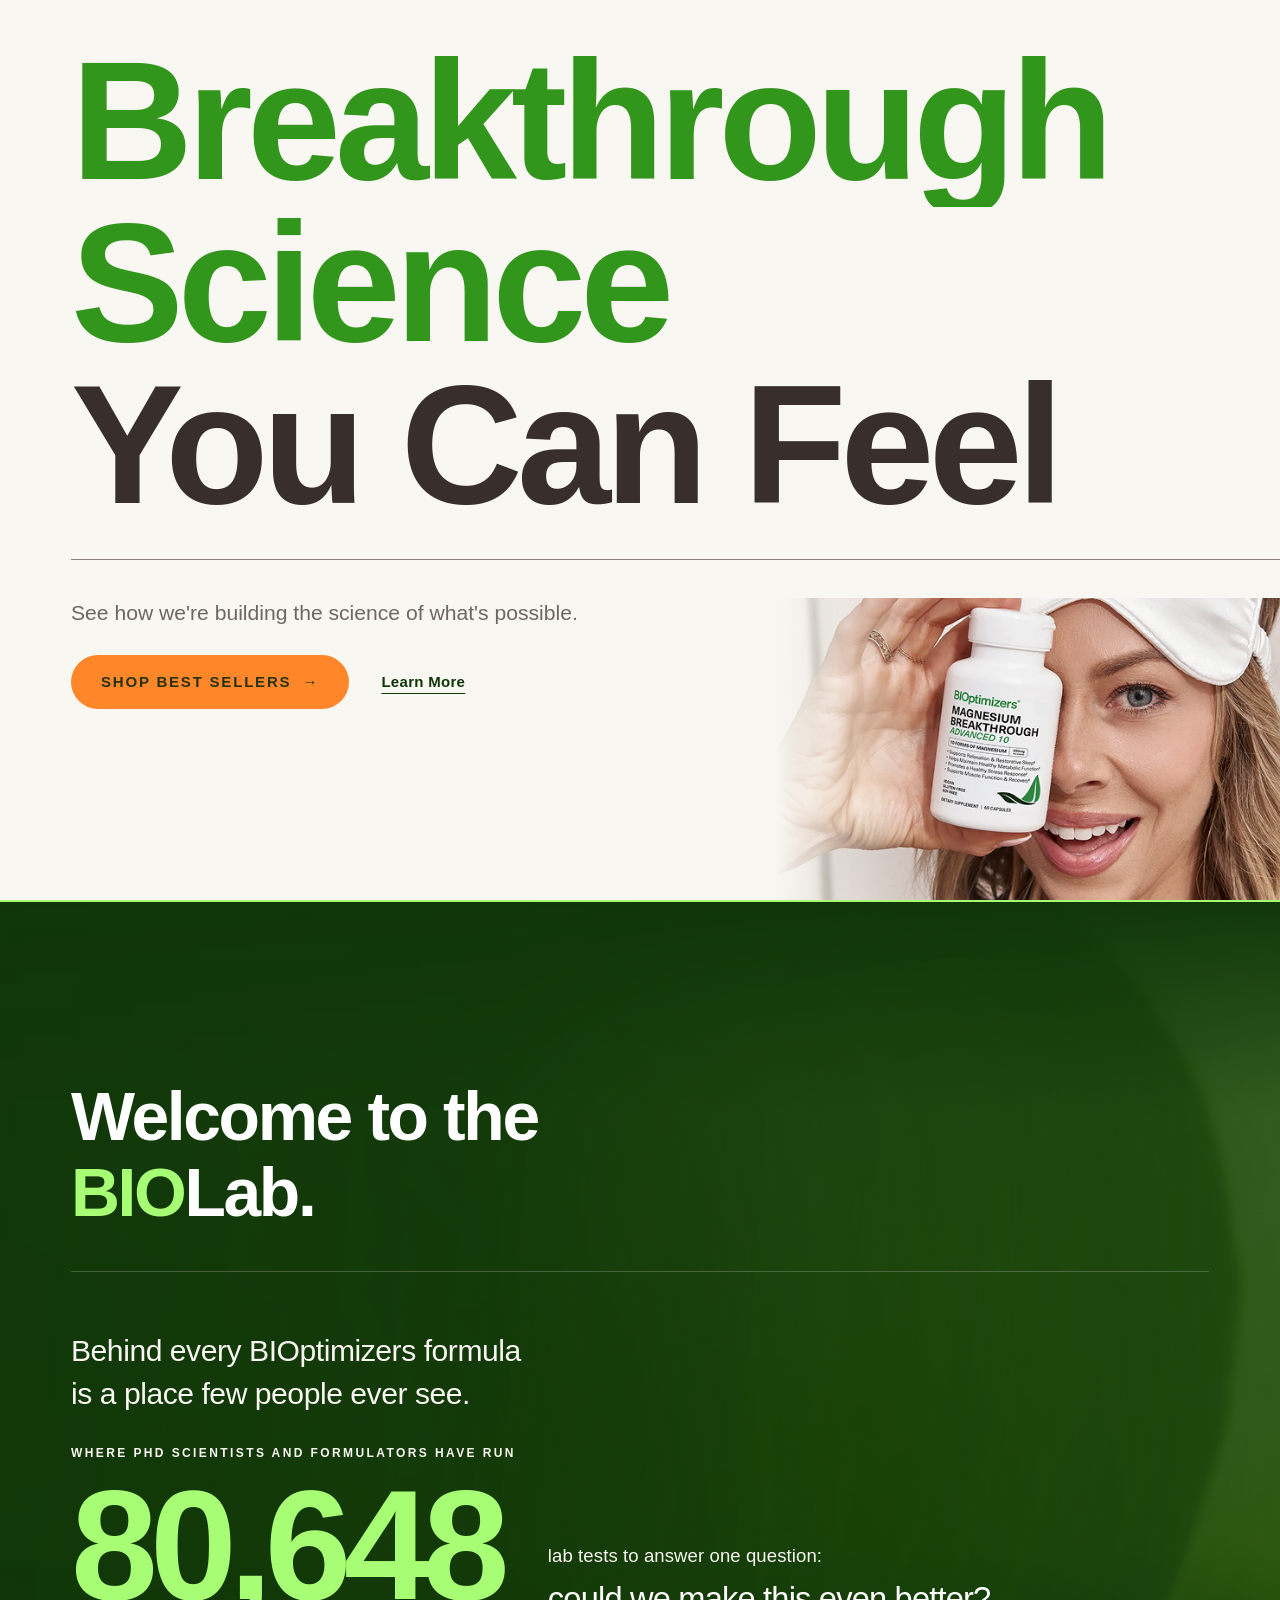
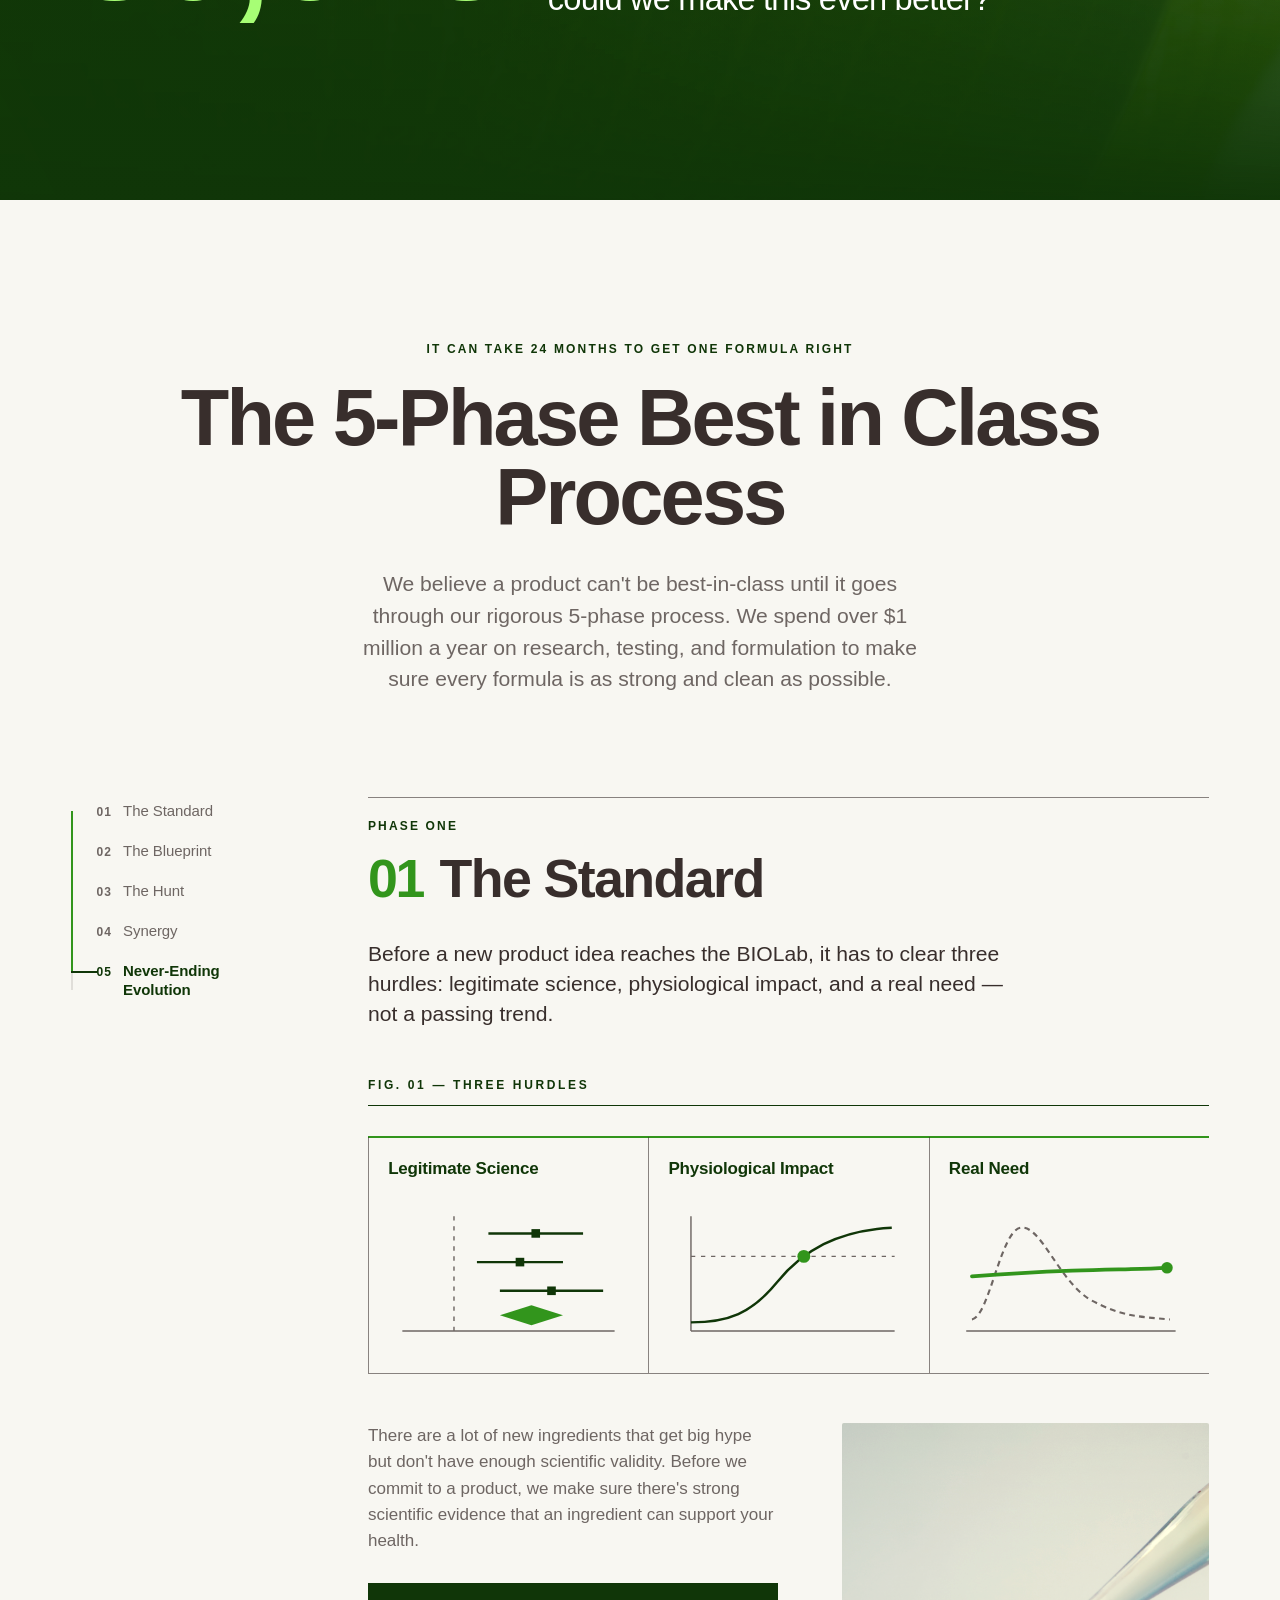
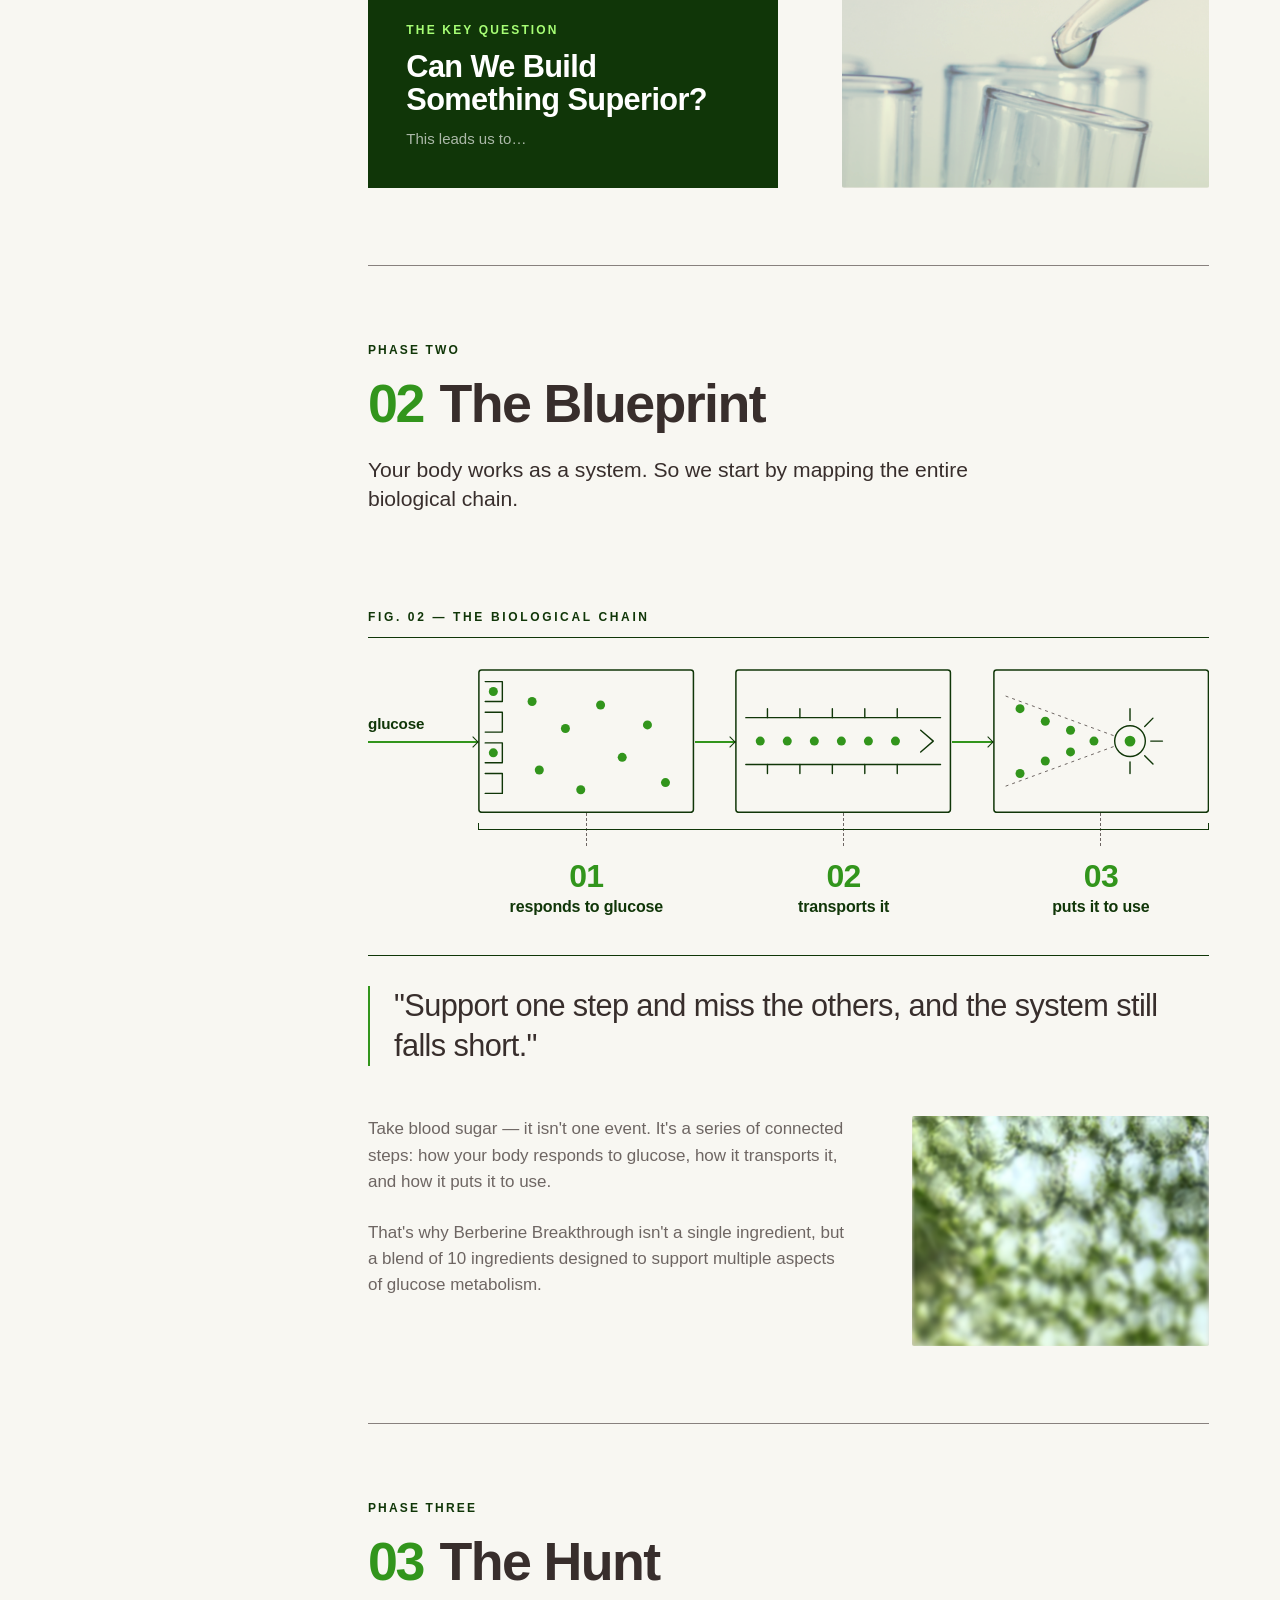
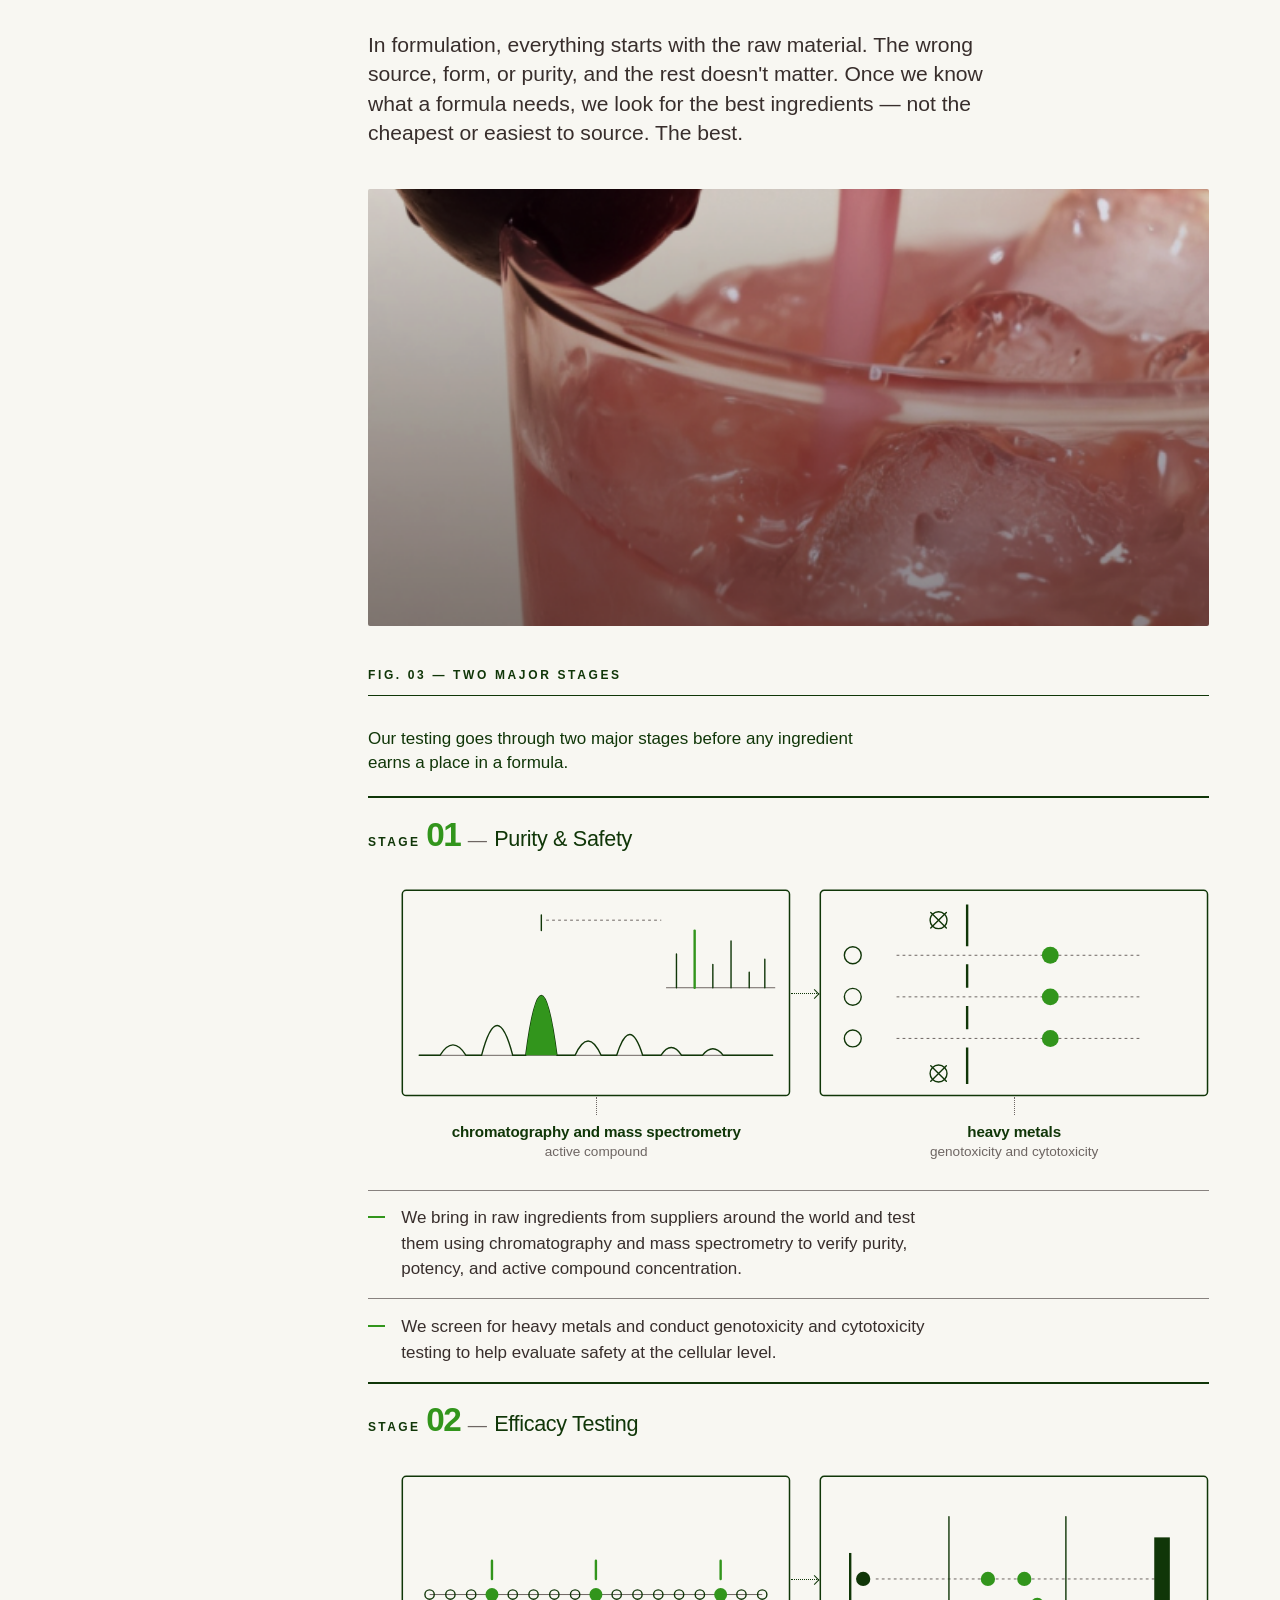
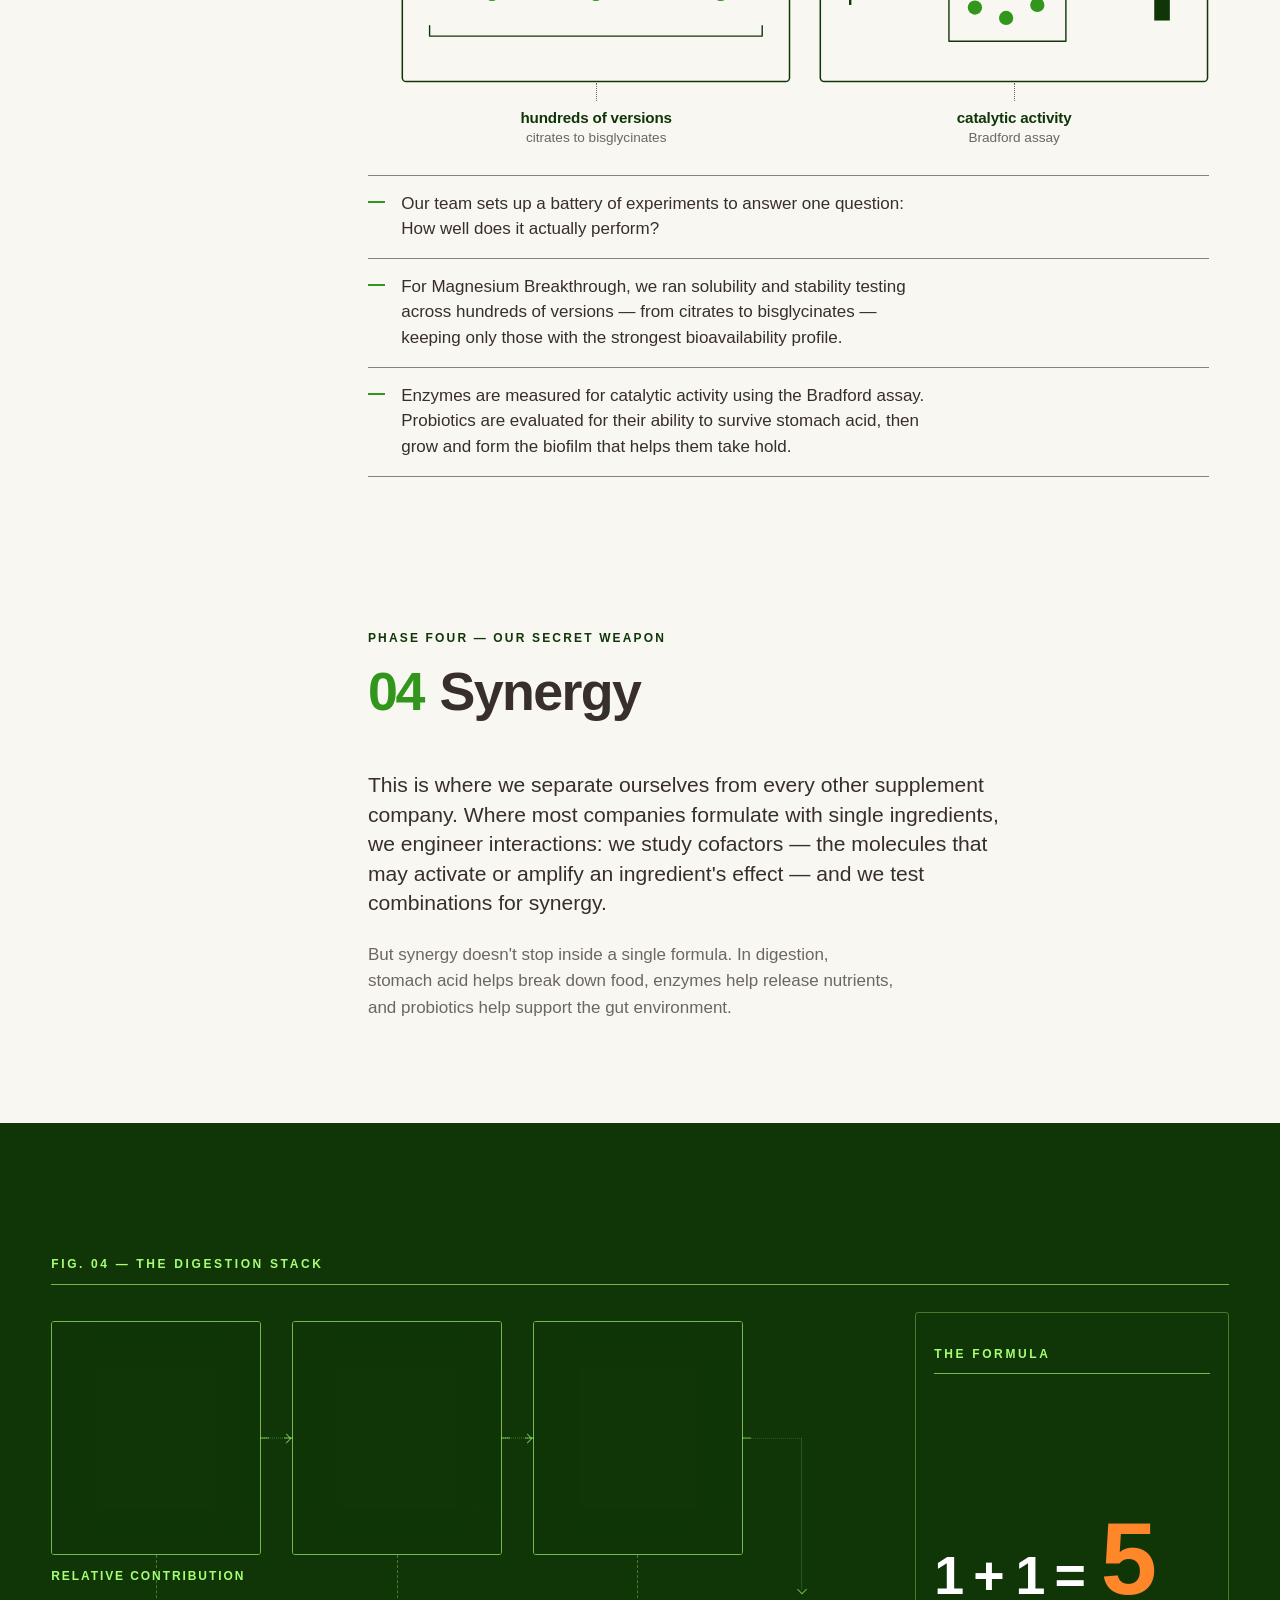
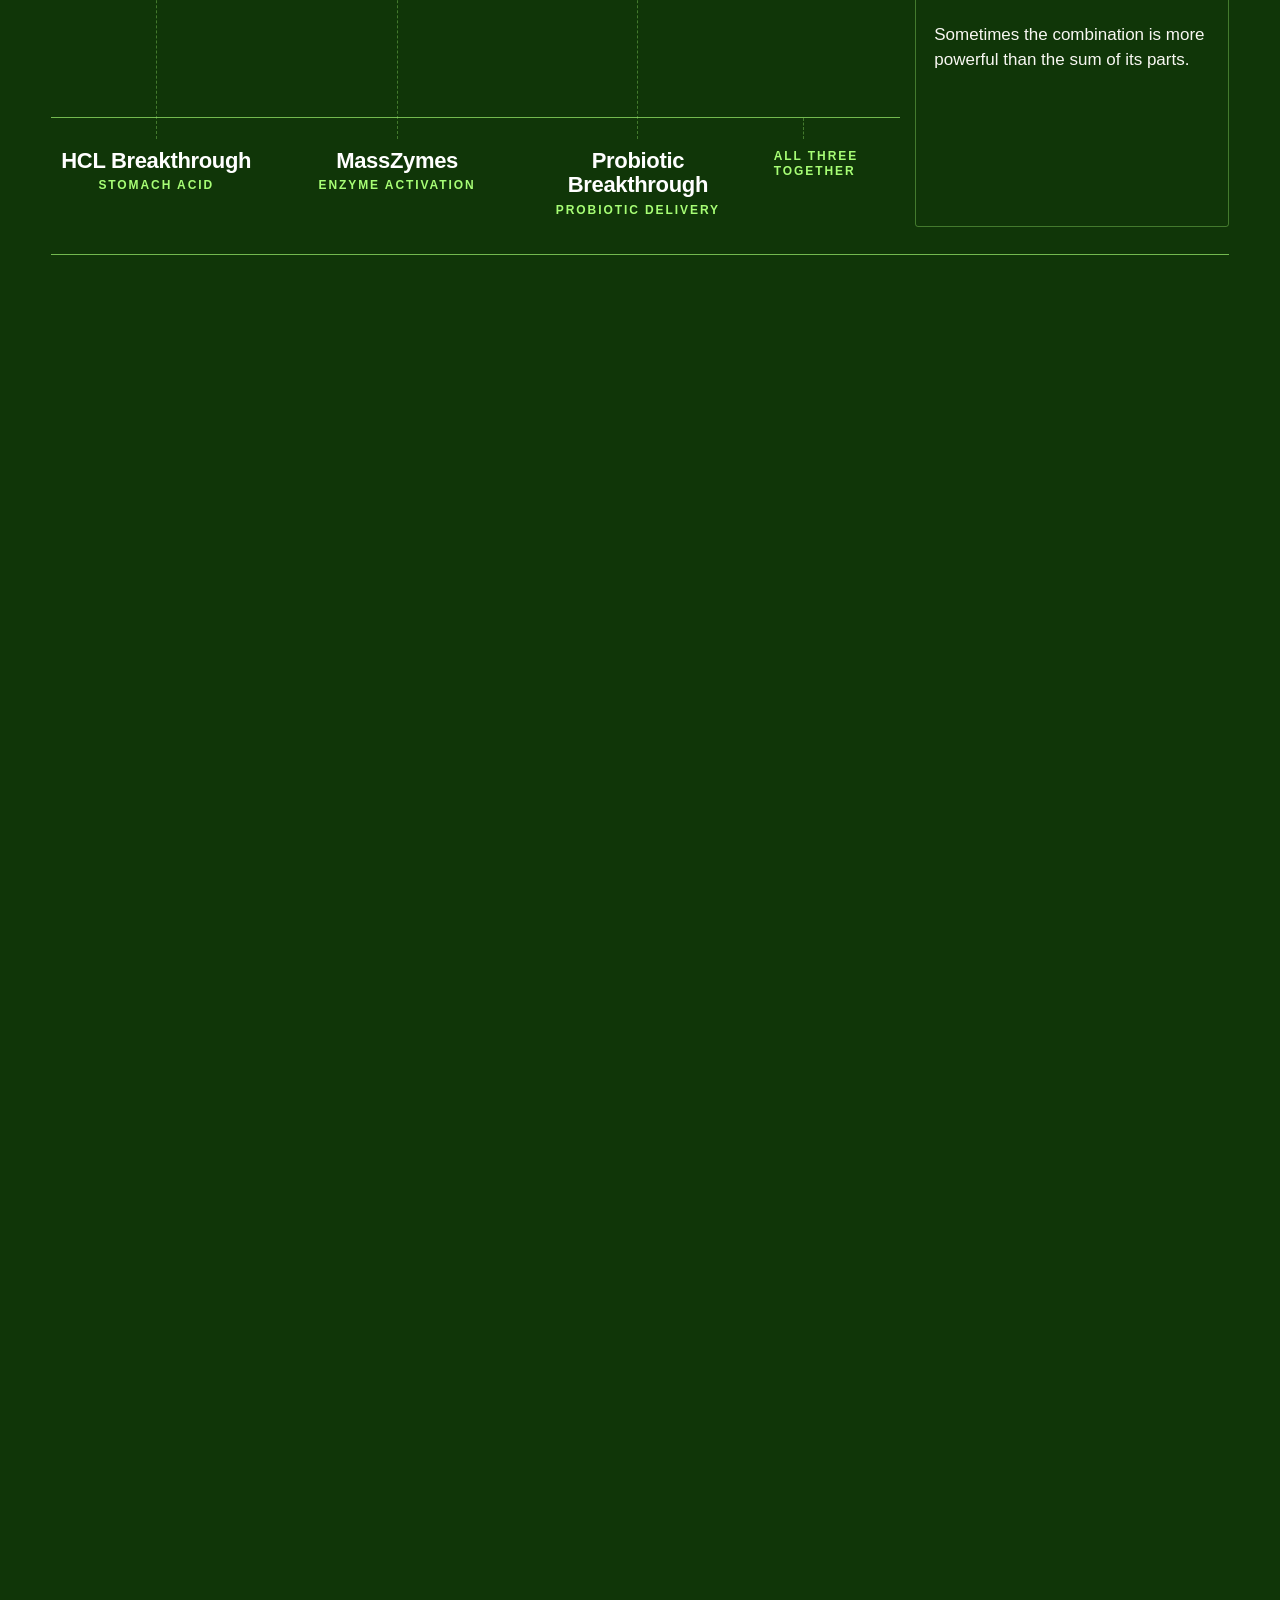
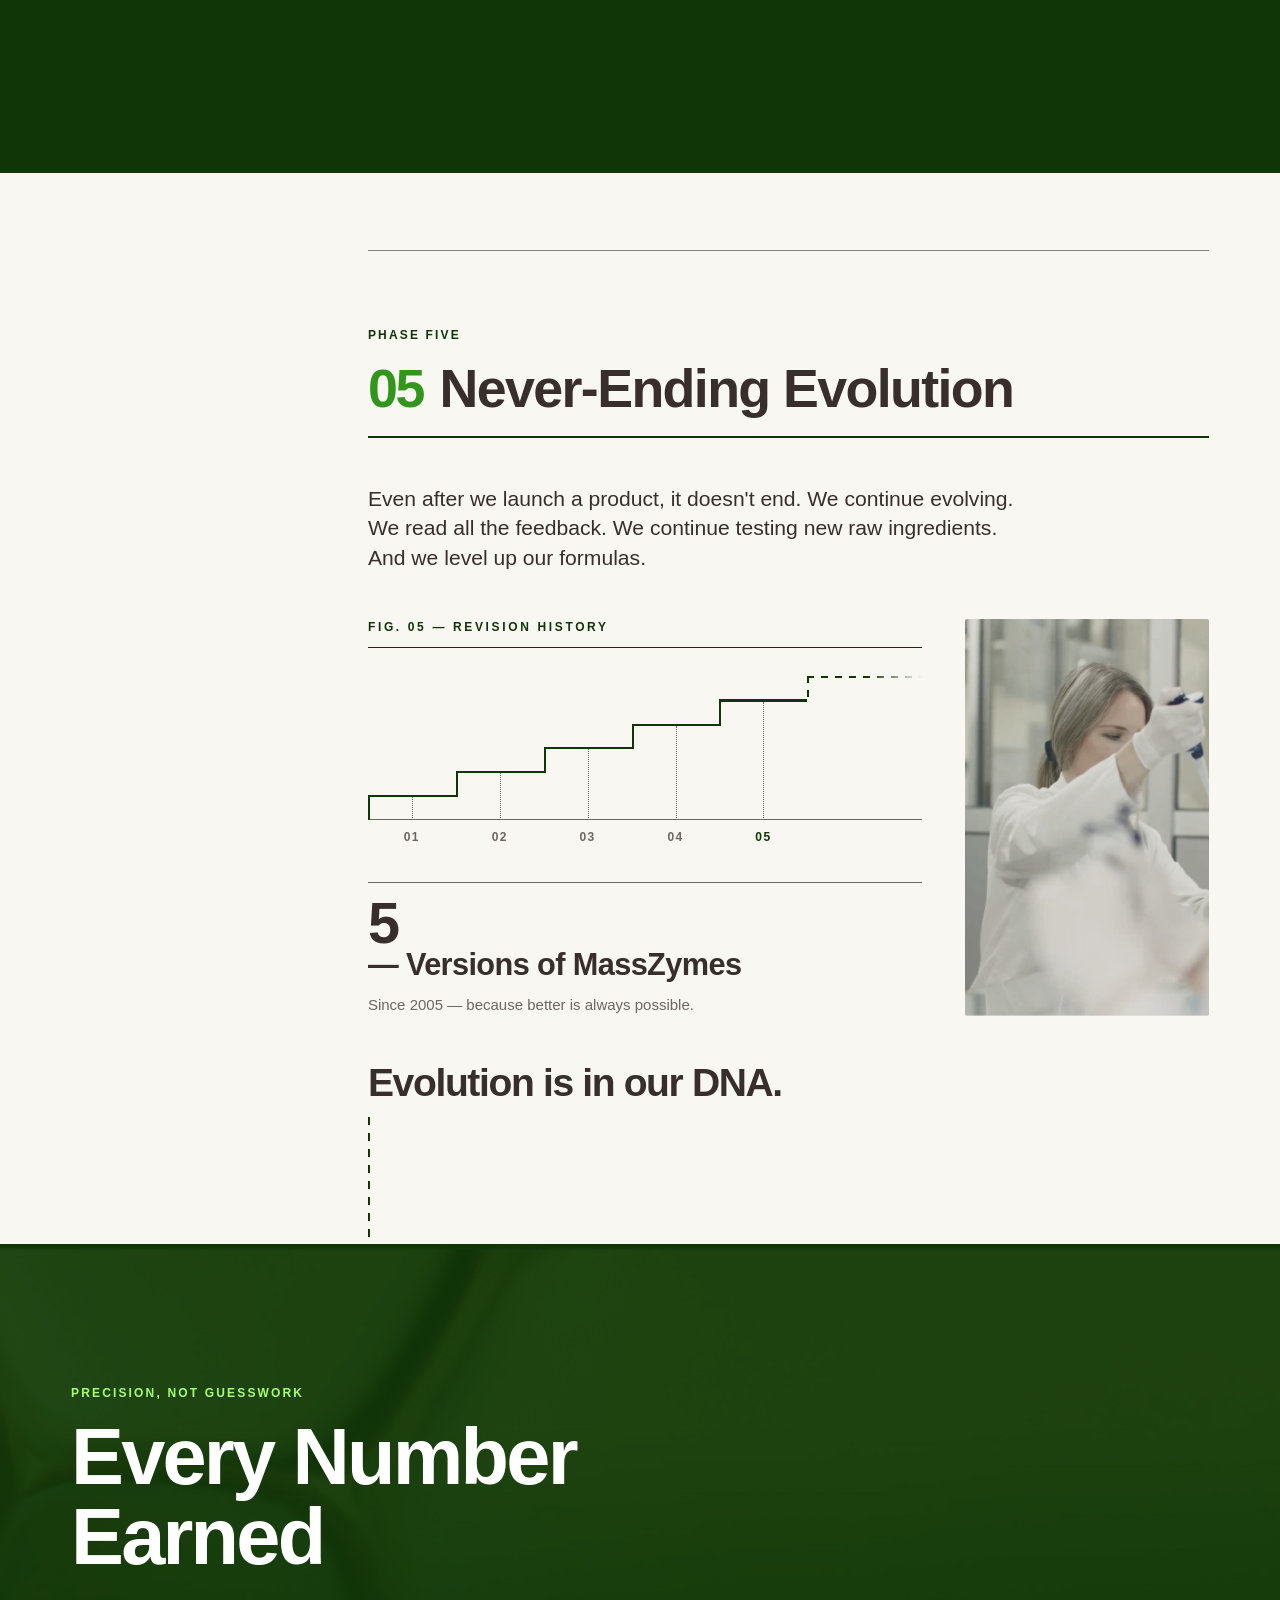
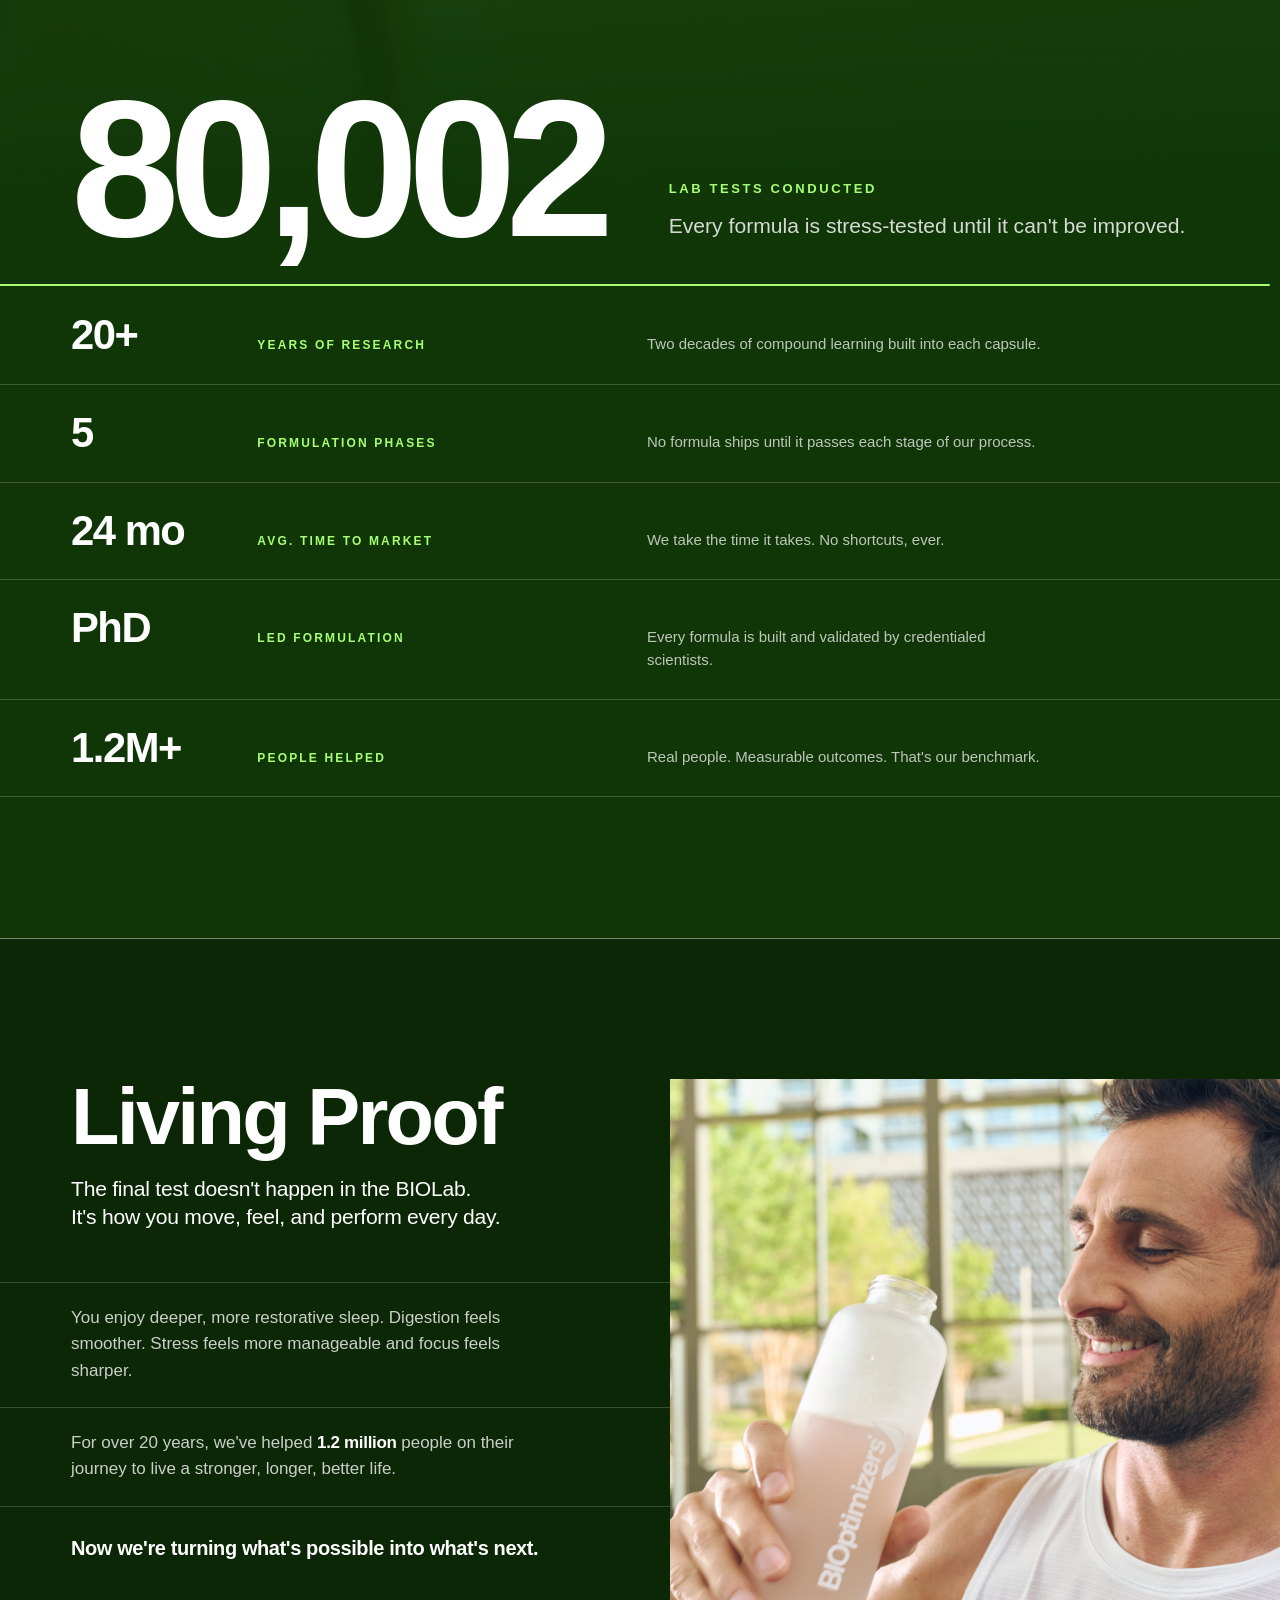
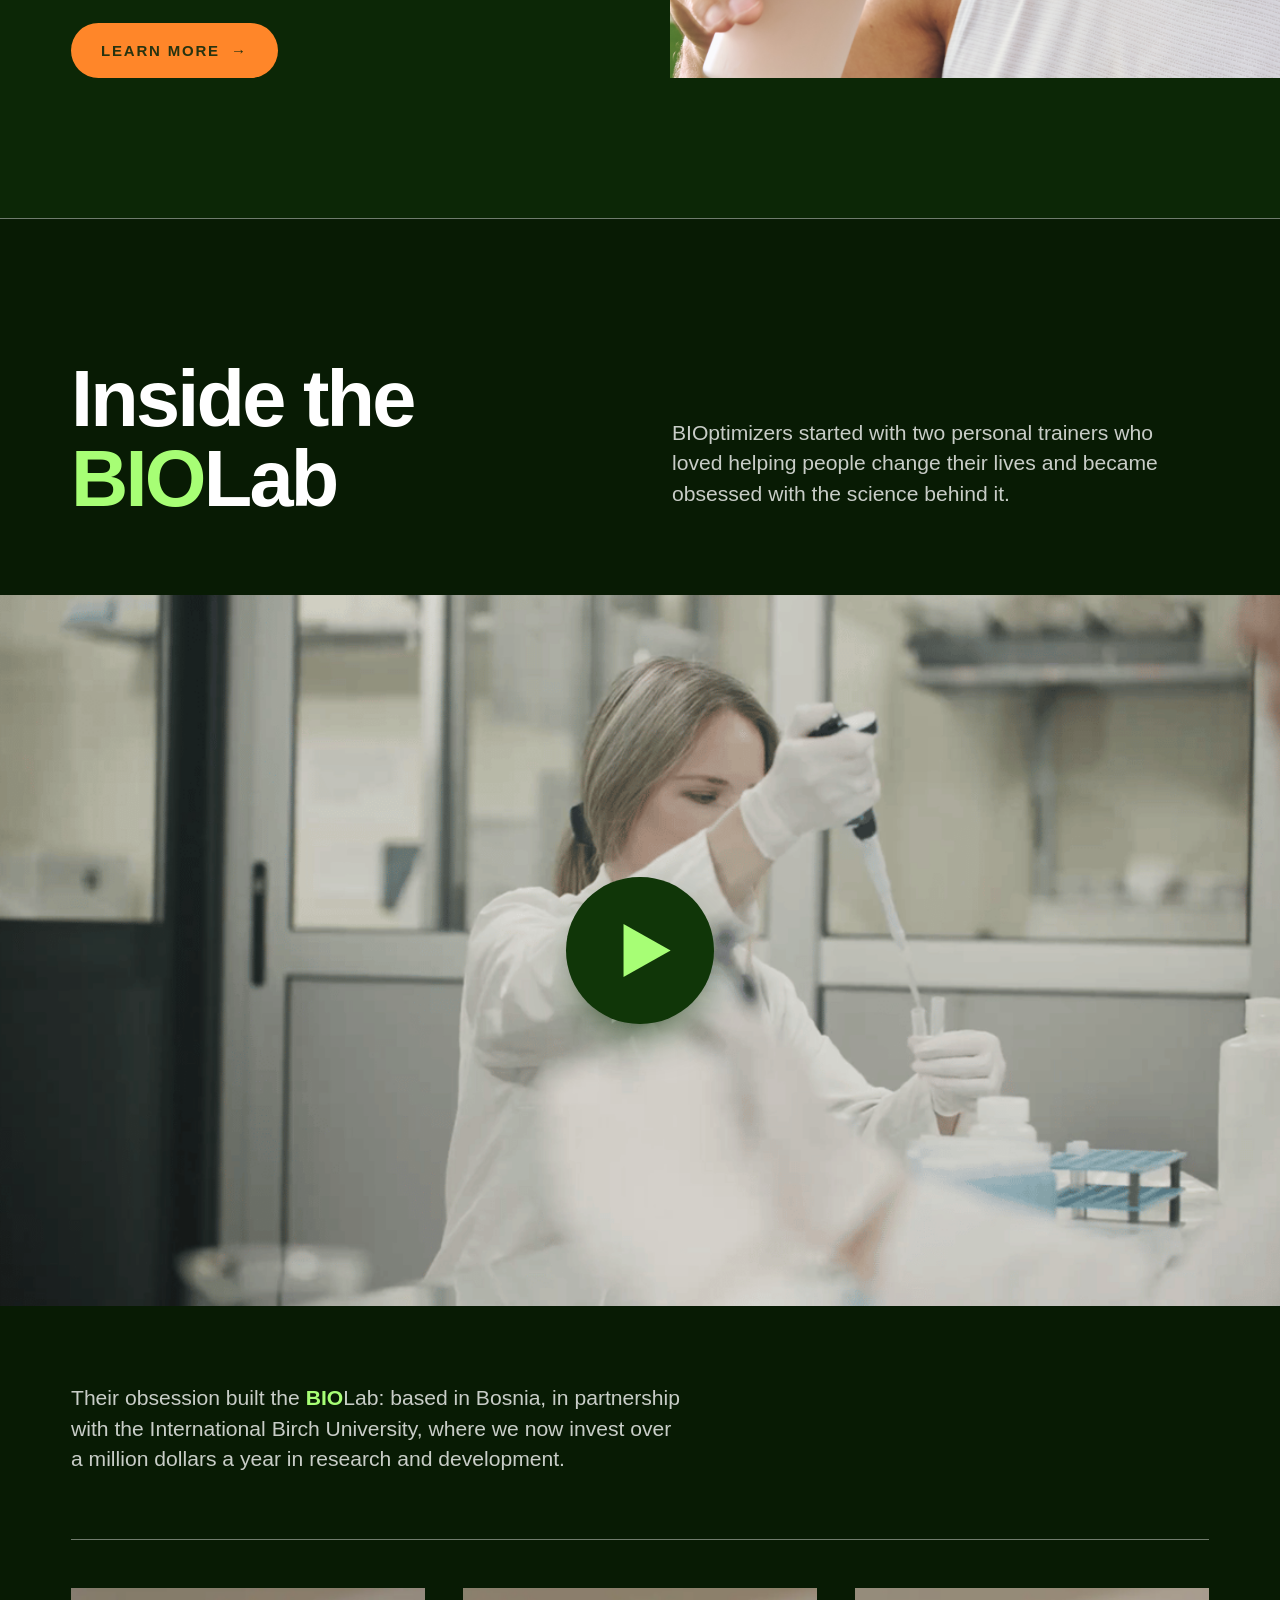
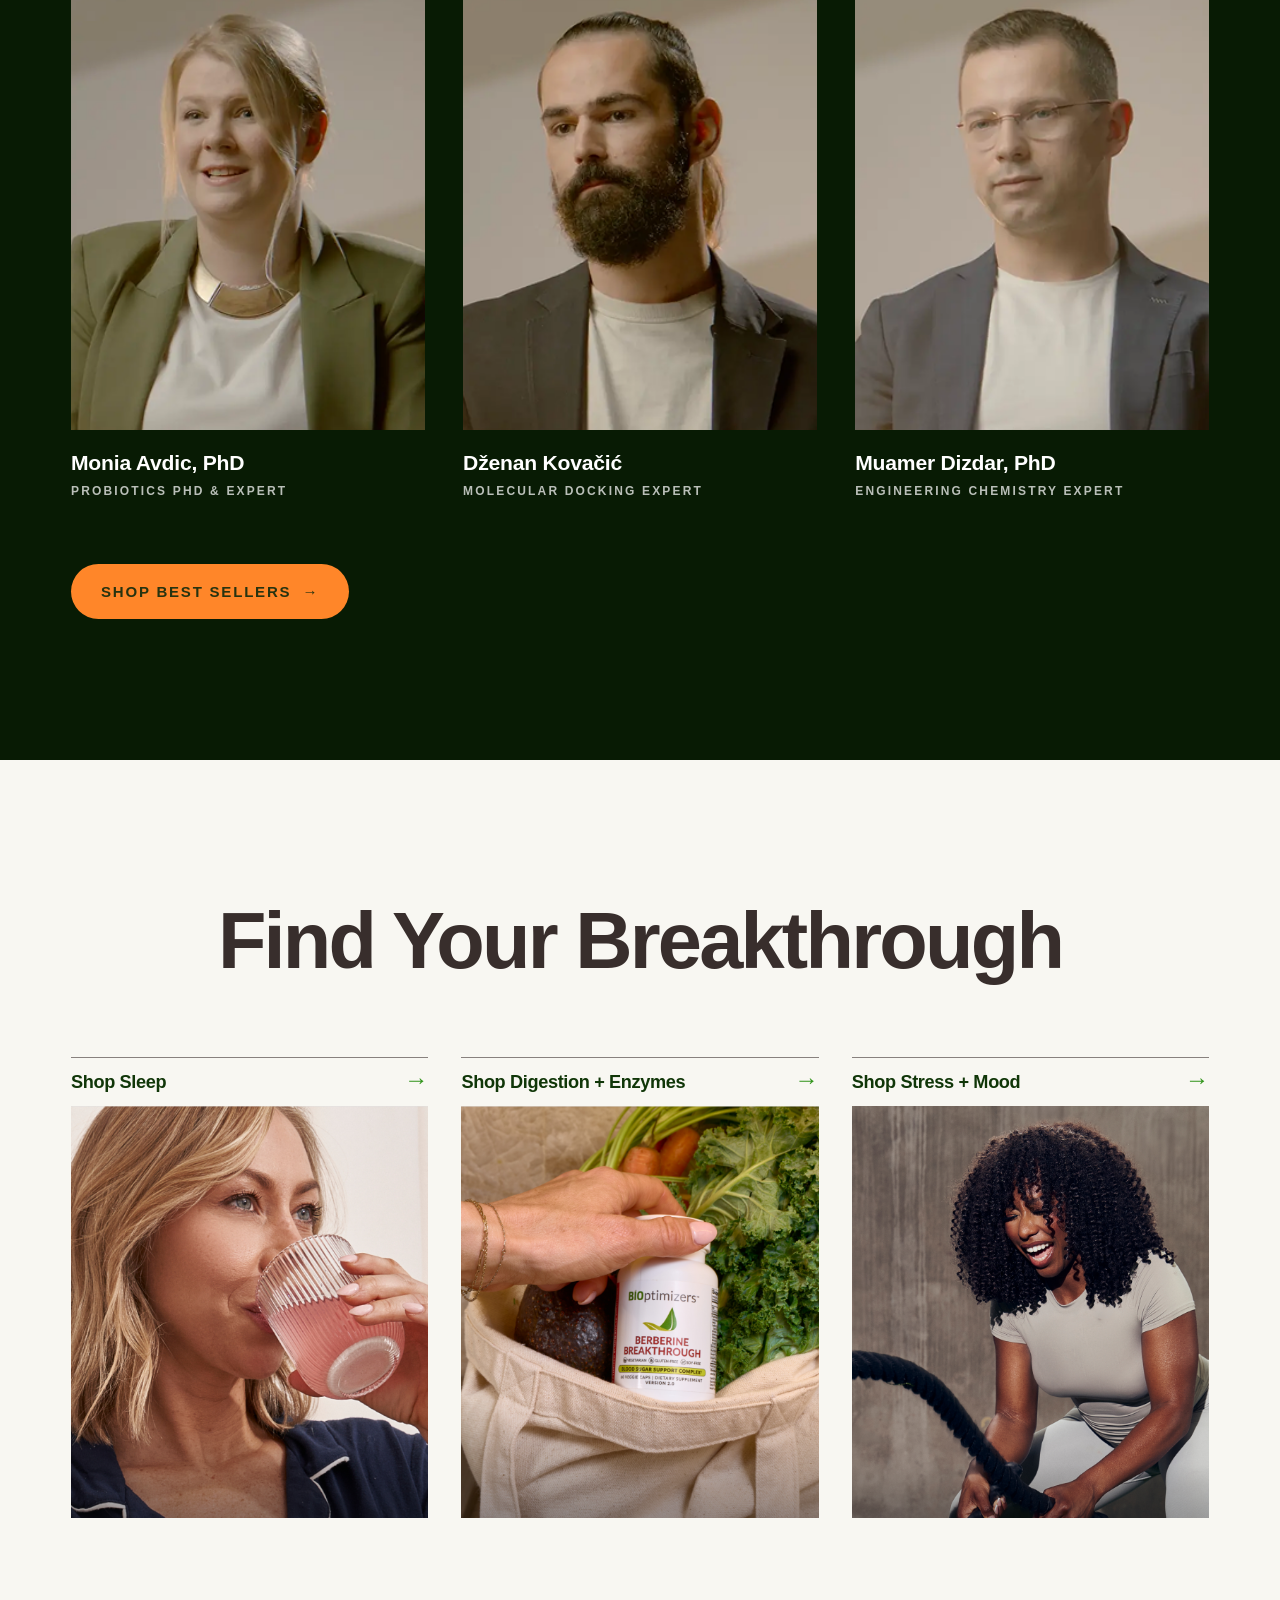
==== commit d192a711: "Plate motion: the three phase photographs come alive on arrival The pipette drop, the chloroplasts a" ====
--- a/index.html
+++ b/index.html
@@ -351,6 +351,11 @@
                src="./laboratory-pipette-drop-test-tubes-d-7fc4d93f0f60fce5c1e908bc899cf7d3.png"
                alt="Laboratory pipette dropping liquid into test tubes"
                width="761" height="677" loading="lazy" decoding="async">
+          <video class="plate__motion plate--breathe plate--breathe-a"
+                 src="./plate-pipette-drop.mp4"
+                 width="960" height="960"
+                 muted playsinline preload="none"
+                 aria-hidden="true" tabindex="-1" data-plate-motion></video>
         </figure>
 
       </article>
@@ -487,6 +492,11 @@
                src="./microscopic-plant-cells-chloroplasts-m-5b2cbe44cb7ab2a94076068d9a5066e8.png"
                alt="Microscopic view of plant cells with green chloroplasts"
                width="489" height="516" loading="lazy" decoding="async">
+          <video class="plate__motion plate--breathe plate--breathe-b"
+                 src="./plate-chloroplast-drift.mp4"
+                 width="960" height="960"
+                 muted playsinline preload="none"
+                 aria-hidden="true" tabindex="-1" data-plate-motion></video>
         </figure>
       </article>
       <!-- ---------- PIECE 05: PHASE TWO — END ---------- -->
@@ -581,6 +591,11 @@
                src="./biolab-ingredient-testing-cherry-pour-d-b2fbfdc410f5ce7567de5480a527dbaa.png"
                alt="Pink liquid poured during BIOLab ingredient testing"
                width="519" height="656" loading="lazy" decoding="async">
+          <video class="plate__motion plate--breathe plate--breathe-c"
+                 src="./plate-cherry-pour.mp4"
+                 width="834" height="1112"
+                 muted playsinline preload="none"
+                 aria-hidden="true" tabindex="-1" data-plate-motion></video>
         </figure>
         <!-- ONE arrival for the whole sheet — the caption line and both
              stages — not one per card. The unit of arrival is the block;
--- a/styles.css
+++ b/styles.css
@@ -321,10 +321,10 @@
    the camera finds focus. Five fewer identical fades, zero fewer arrivals. */
 .phase__plate[data-reveal],
 .proof__plate[data-reveal] { opacity: 1; transform: none; transition: none; }
-.phase__plate[data-reveal] img,
+.phase__plate[data-reveal] :is(img, video),
 .proof__plate[data-reveal] img { transition: transform 1200ms var(--ease); }
-.phase__plate[data-reveal] img { transform: scale(1.06); }
-.phase__plate[data-reveal].is-in img { transform: none; }
+.phase__plate[data-reveal] :is(img, video) { transform: scale(1.06); }
+.phase__plate[data-reveal].is-in :is(img, video) { transform: none; }
 /* .proof__plate keeps its permanent 1.05 corner crop (see PIECE 10) as the
    RESTING value, so the settle runs 1.11 -> 1.05 rather than back to 1. */
 .proof__plate[data-reveal] img { transform: scale(1.11); }
@@ -337,7 +337,7 @@
   }
   [data-reveal] { opacity: 1 !important; transform: none !important; }
   /* The crop settle lives on a descendant, so the rule above cannot reach it. */
-  .phase__plate[data-reveal] img { transform: none !important; }
+  .phase__plate[data-reveal] :is(img, video) { transform: none !important; }
   .proof__plate[data-reveal] img { transform: scale(1.05) !important; }
 }
 
@@ -1042,7 +1042,7 @@
 .phase__prose p { color: var(--muted); }
 .phase__prose .lead { color: var(--dark); }
 .phase__plate { overflow: hidden; border-radius: 2px; background: var(--cream-warm); }
-.phase__plate img { width: 100%; }
+.phase__plate :is(img, video) { width: 100%; }
 
 /* The `.gates` / `.gate` pill defaults that used to sit here were the
    component PIECE 04 replaced — a row of uppercase lozenges — and `.gates`
@@ -1188,7 +1188,7 @@
   aspect-ratio: 25 / 13;                      /* A = 0.52 */
   width: calc(100% + var(--hunt-bleed));
 }
-.phase--wide .phase__plate img {
+.phase--wide .phase__plate :is(img, video) {
   width: 100%; height: 100%;
   object-fit: cover; object-position: 50% 92.5%;
 }
@@ -1620,7 +1620,7 @@
    only event in the picture) and graded a little off the wash. No
    animation change: it still settles out of its 1.06 crop like every
    other photograph here. */
-#phase-1 .phase__plate img { filter: contrast(1.07) saturate(1.08); }
+#phase-1 .phase__plate :is(img, video) { filter: contrast(1.07) saturate(1.08); }
 
 /* ---- PIECE 04 responsive. Kept inside this block, never in the shared
    media queries, so the six merges stay clean. Both breakpoints are ones
@@ -1650,7 +1650,7 @@
    breaks the handoff into Phase Two — so it goes above it instead. */
 @media (max-width: 1023.98px) {
   #phase-1 .phase__plate { aspect-ratio: 3 / 2; order: 4; }
-  #phase-1 .phase__plate img { height: 100%; object-fit: cover; object-position: 60% 44%; }
+  #phase-1 .phase__plate :is(img, video) { height: 100%; object-fit: cover; object-position: 60% 44%; }
   #phase-1 .phase__coda { order: 5; }
 }
 @media (min-width: 1024px) {
@@ -1667,7 +1667,7 @@
   #phase-1 .phase__plate { grid-row: 4; align-self: stretch; margin-top: clamp(0.5rem, 1.2vw, 1.25rem); }
   #phase-1 .phase__coda  { grid-column: 1; }
   #phase-1 .phase__plate { grid-column: 2; }
-  #phase-1 .phase__plate img { height: 100%; object-fit: cover; object-position: 60% 44%; }
+  #phase-1 .phase__plate :is(img, video) { height: 100%; object-fit: cover; object-position: 60% 44%; }
 }
 
 /* The rail is a transform on a descendant that waits on .is-in, so the
@@ -2603,6 +2603,36 @@
 .plate--breathe-b { --pb-dur: 47s; animation-direction: reverse; }
 .plate--breathe-c { --pb-dur: 41s; animation-delay: -12s; }
 
+/* ------------------------------------------------------------------
+   PLATE MOTION. Three of the phase photographs are the first frame of a
+   clip, so the plate can come alive when the reader arrives at it.
+
+   The photograph is never removed. It carries the alt text, it is what a
+   reader sees with scripts off, with reduced motion on, or when autoplay
+   is refused - and it is the poster, which is why the footage ships with
+   no poster attribute and costs no duplicate bytes.
+
+   The video only becomes visible once it is genuinely playing, so a clip
+   that fails to start can never leave a black rectangle where a
+   photograph used to be. Both layers carry the same breathe class and
+   both are in the DOM from parse, so their drift animations stay in
+   phase and the cross-fade has nothing to jump over.
+   ------------------------------------------------------------------ */
+.plate__motion {
+  position: absolute; inset: 0;
+  width: 100%; height: 100%;
+  object-fit: cover;
+  opacity: 0;
+  transition: opacity 700ms var(--ease);
+  pointer-events: none;
+}
+.plate__motion.is-on { opacity: 1; }
+/* A reader who asked for less motion never sees the layer and, because
+   initPlateMotion returns before touching preload, never downloads it. */
+@media (prefers-reduced-motion: reduce) {
+  .plate__motion { display: none; }
+}
+
 /* The drift is smaller than the crop it lives inside: 1.9% of headroom on each
    side against 1.1% of travel, so the plate can never expose its own edge. */
 @keyframes plate-breathe {
@@ -2889,7 +2919,7 @@
   /* Her hands and the pipette are the subject and they sit high in the
      frame; a portrait crop taken from the centre would cut the top of the
      gesture off. */
-  .phase--evo .phase__plate img { object-position: 52% 28%; }
+  .phase--evo .phase__plate :is(img, video) { object-position: 52% 28%; }
 }
 
 /* ============================================================
@@ -3885,7 +3915,7 @@
   .phase__head { grid-column: 1; }
   .phase__prose { grid-column: 1; }
   .phase__plate { grid-column: 2; grid-row: 1 / span 2; align-self: stretch; }
-  .phase__plate img { height: 100%; object-fit: cover; }
+  .phase__plate :is(img, video) { height: 100%; object-fit: cover; }
   .keynote { grid-column: 1; }
   /* Swept by the wave 4 coherence pass, all four dead: `.phase--flip` is on
      no element in the document (PIECE 05 un-flipped phase two and nothing
@@ -4248,6 +4278,6 @@
     grid-column: 2; grid-row: 3; position: relative;
     align-self: stretch; min-height: clamp(230px, 15vw, 310px);
   }
-  #phase-2 .bp__plate img { position: absolute; inset: 0; width: 100%; height: 100%; object-fit: cover; }
-}
-
+  #phase-2 .bp__plate :is(img, video) { position: absolute; inset: 0; width: 100%; height: 100%; object-fit: cover; }
+}
+
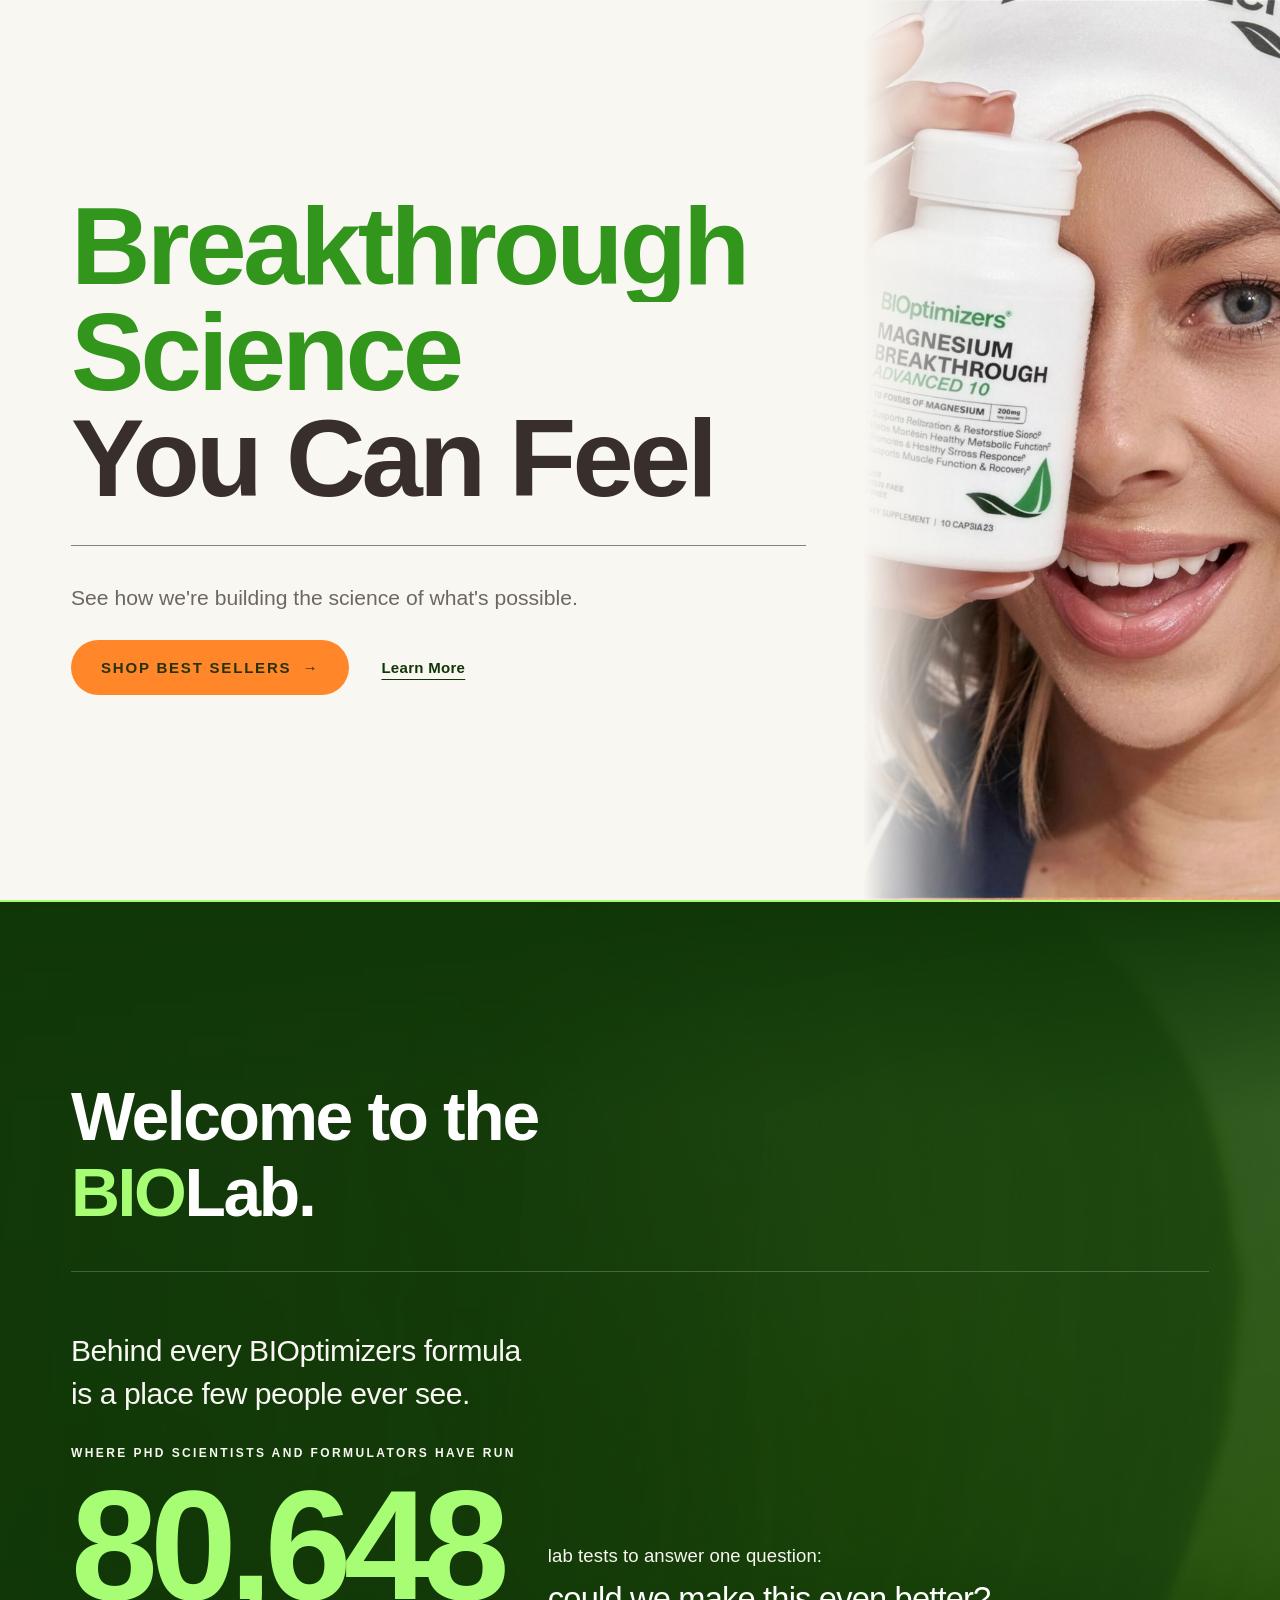
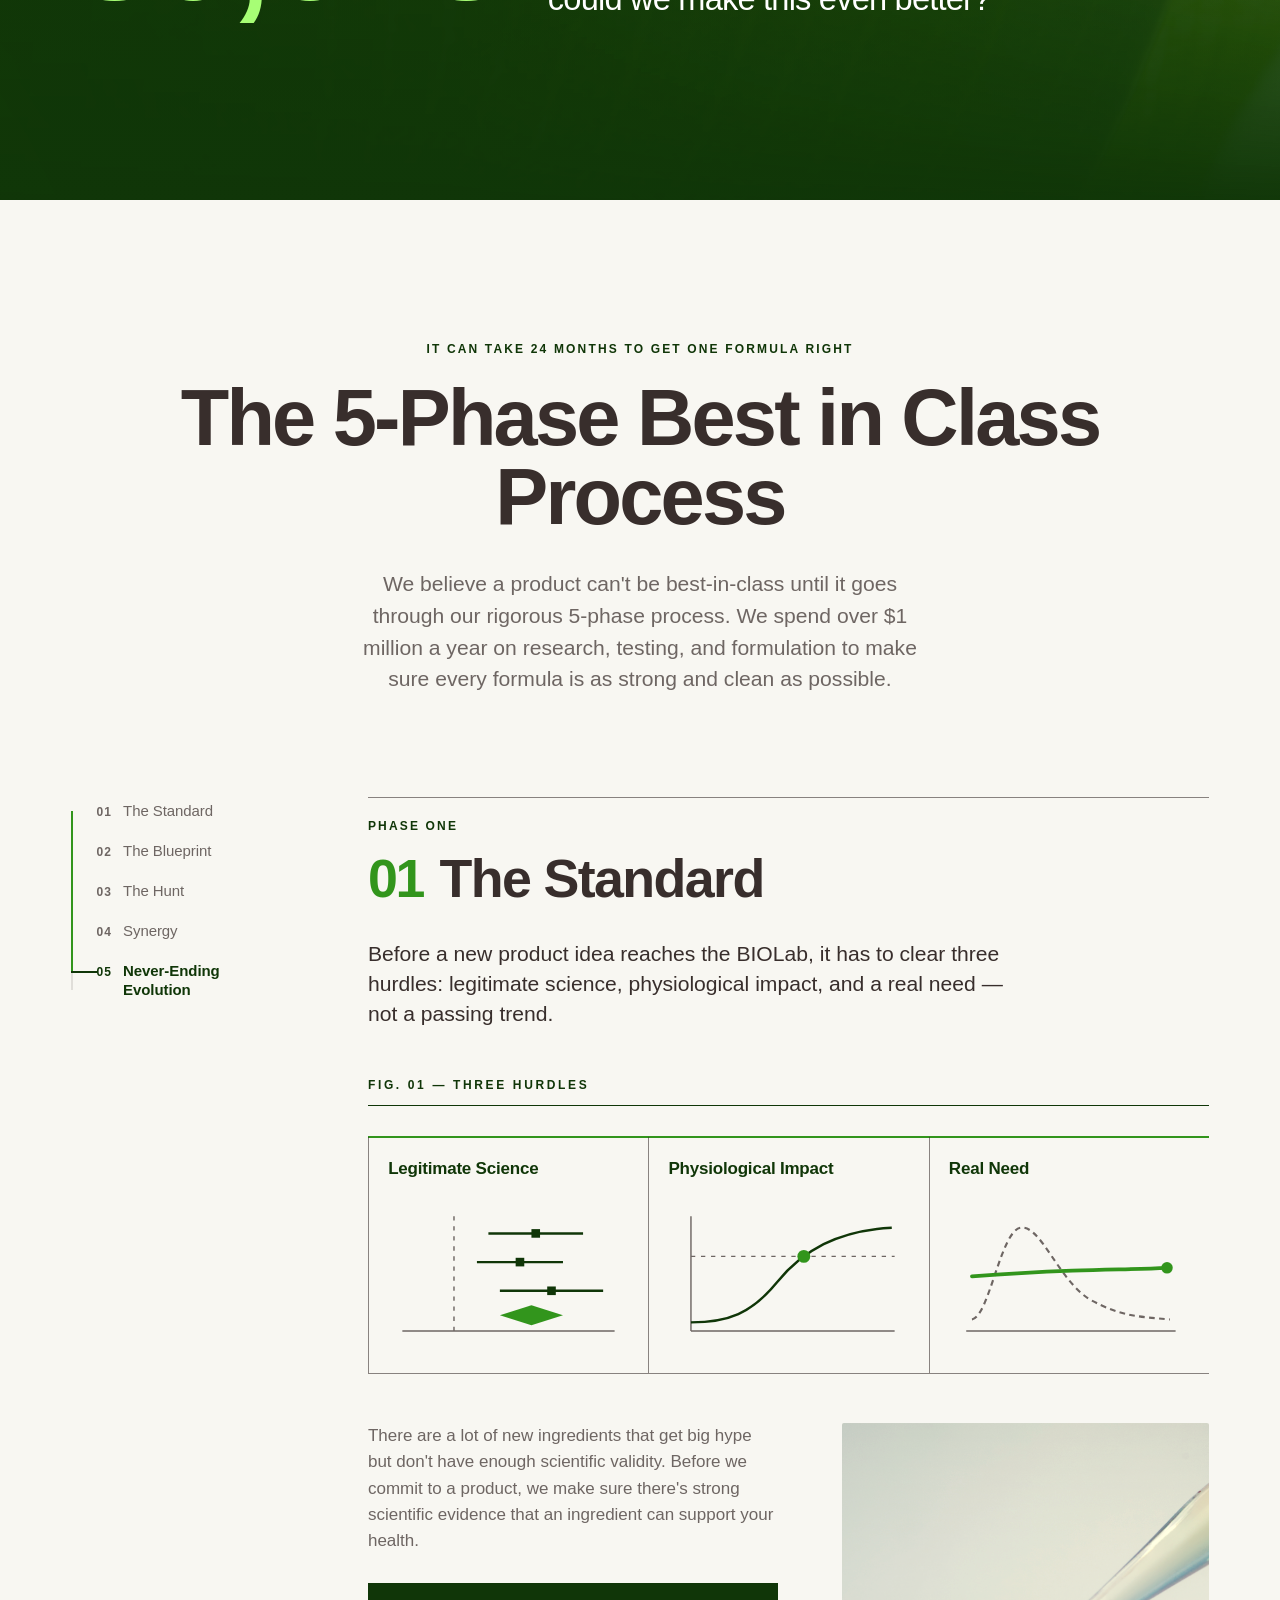
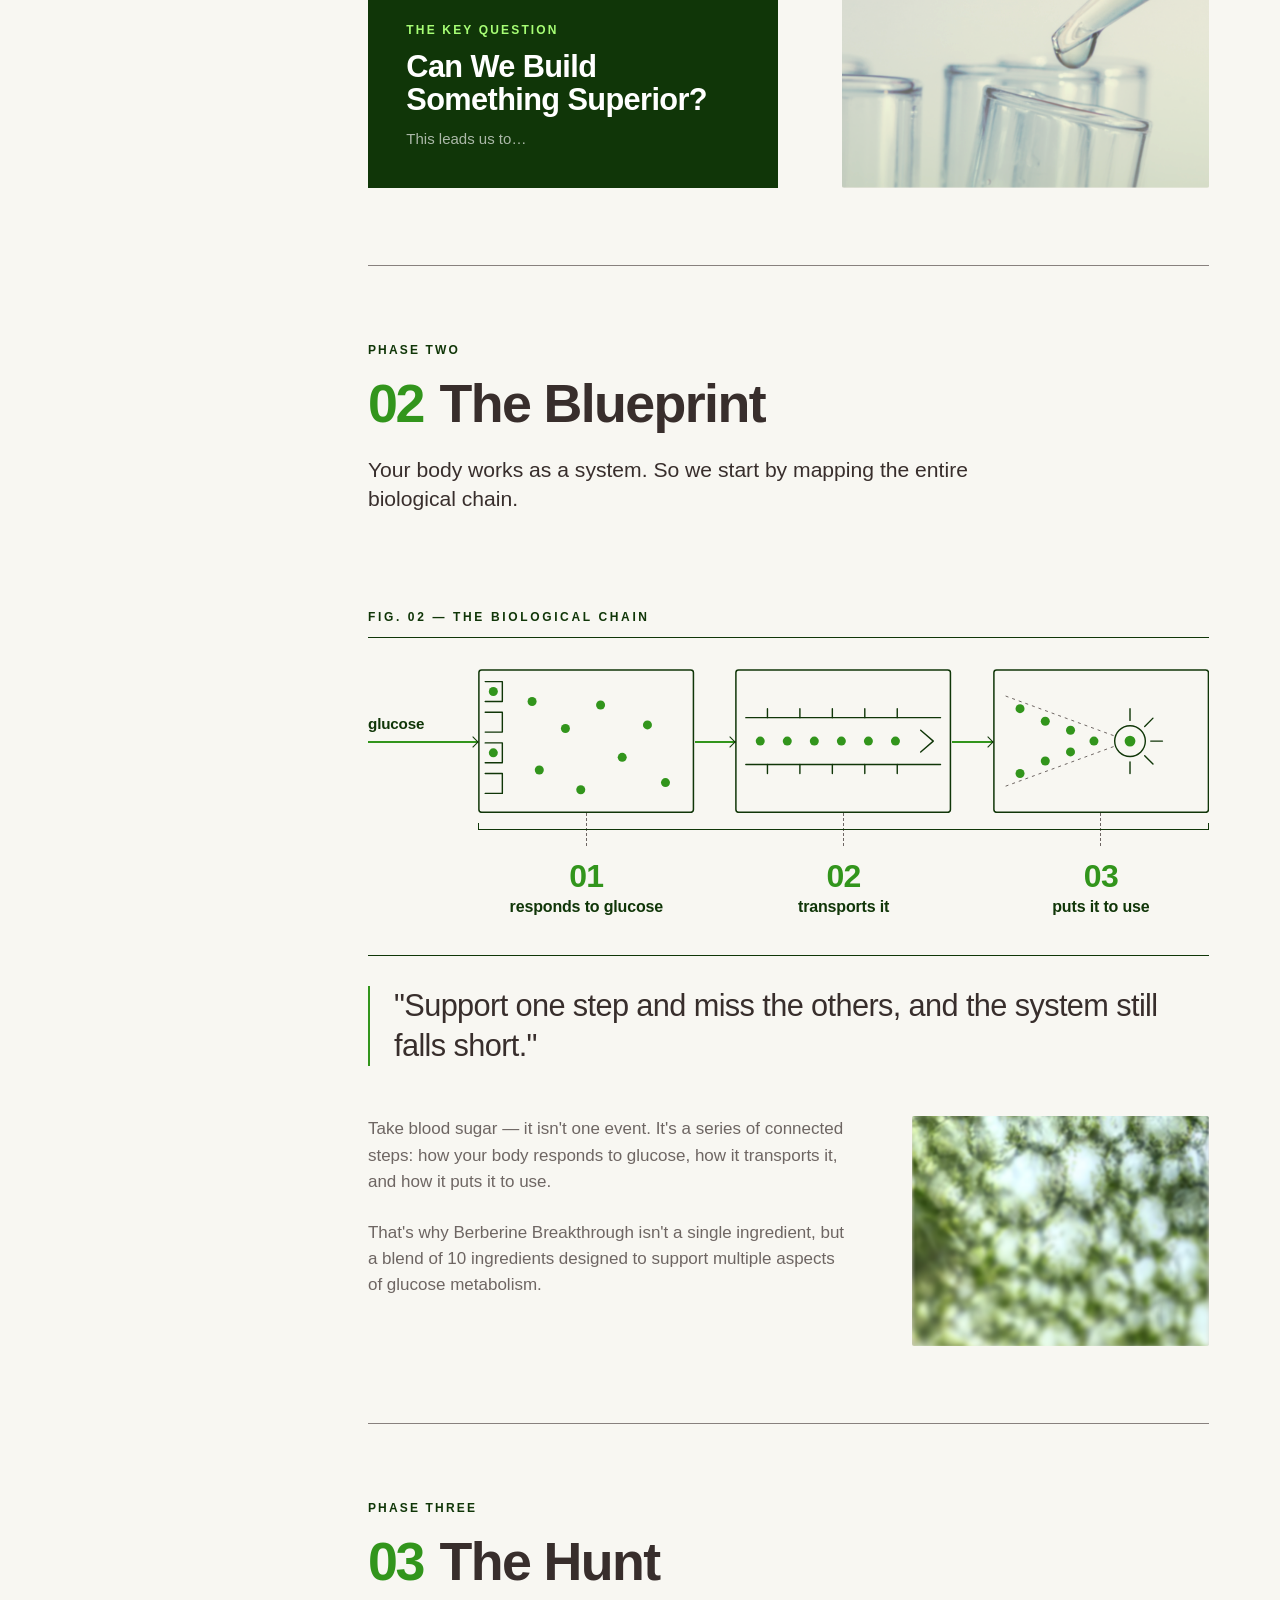
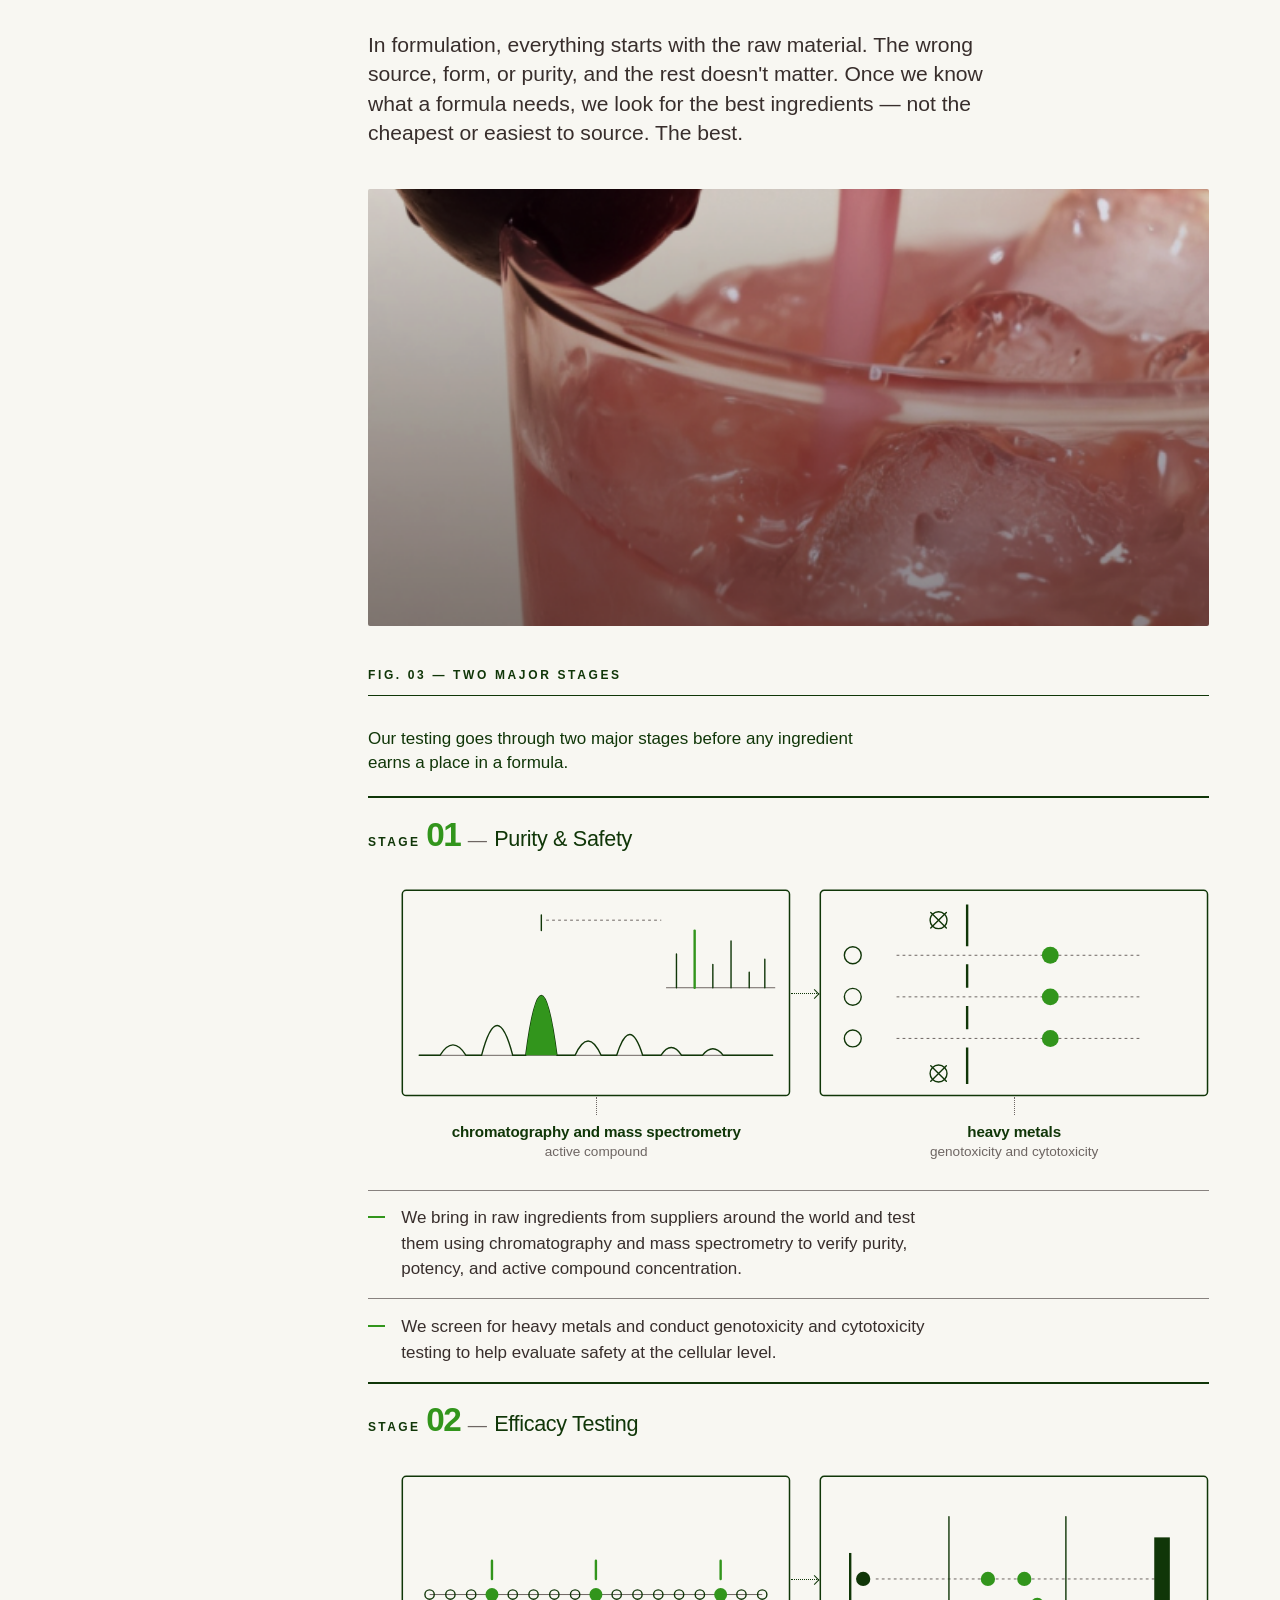
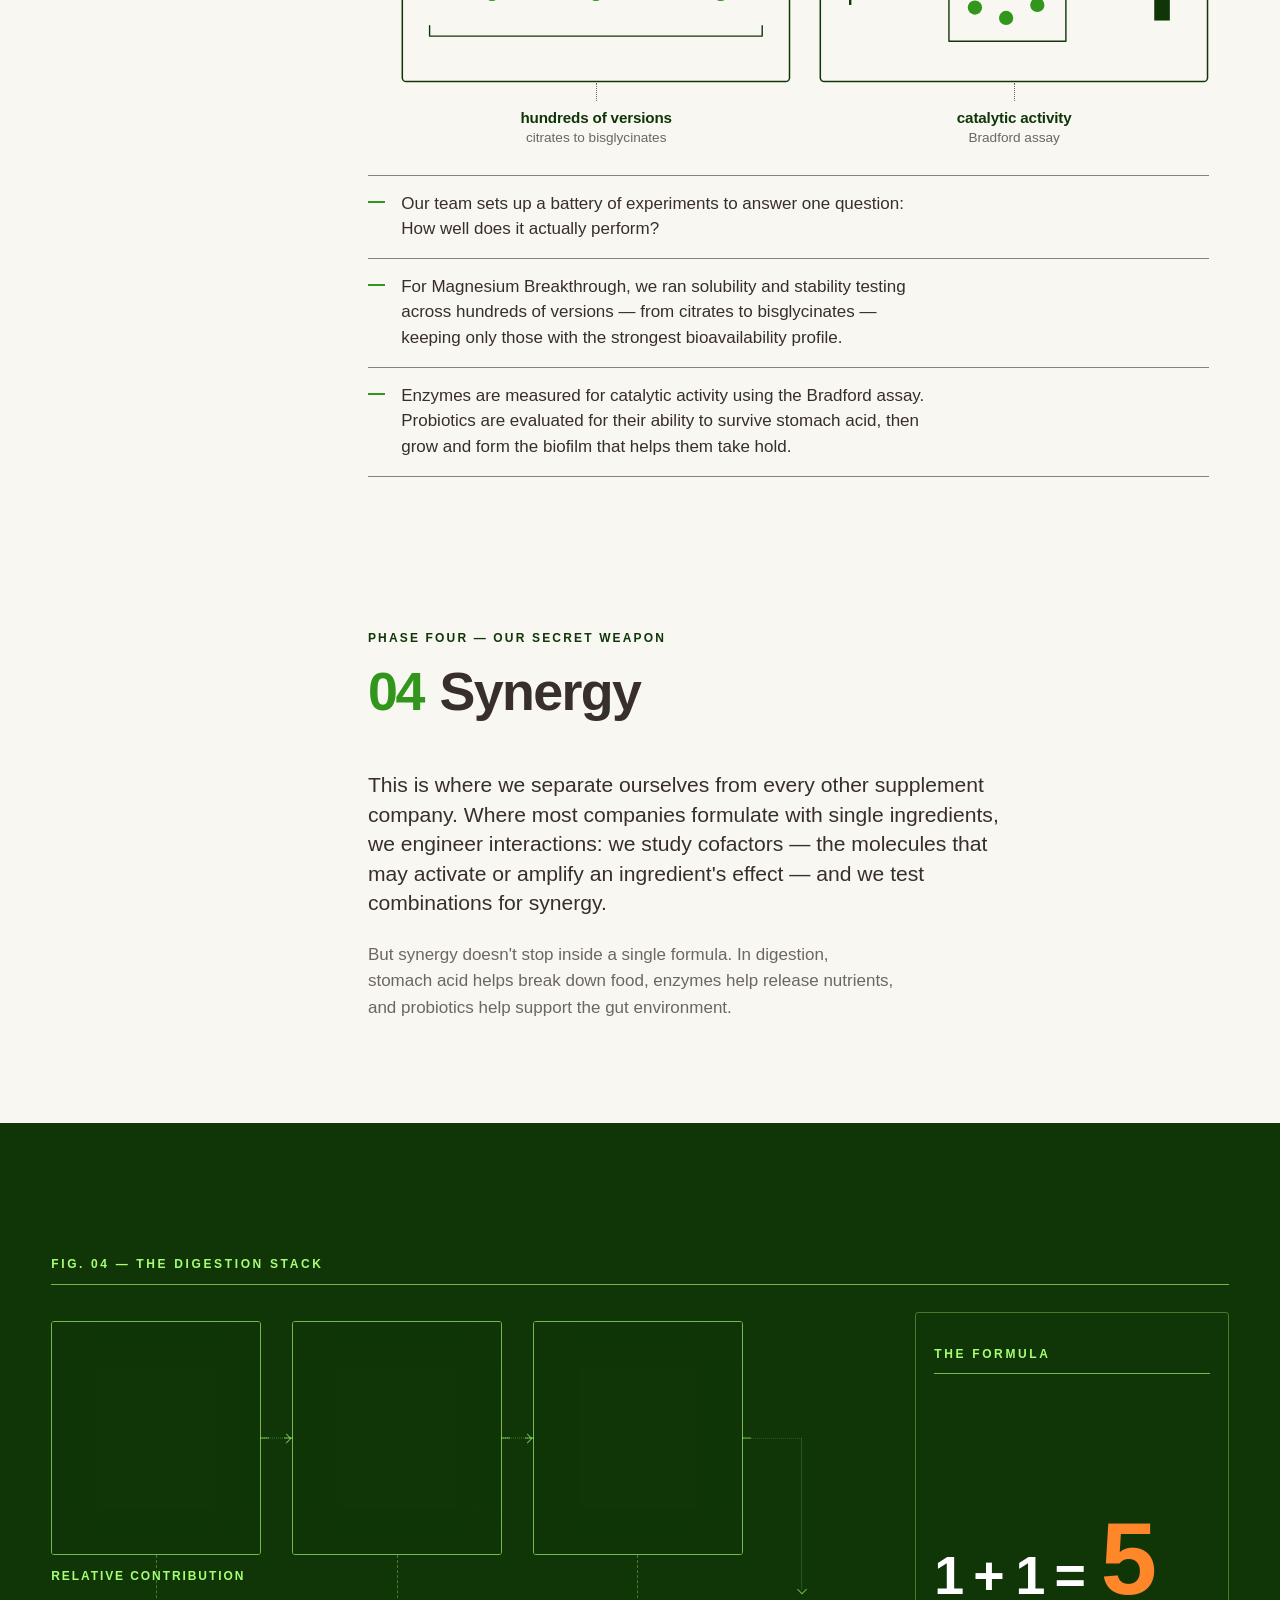
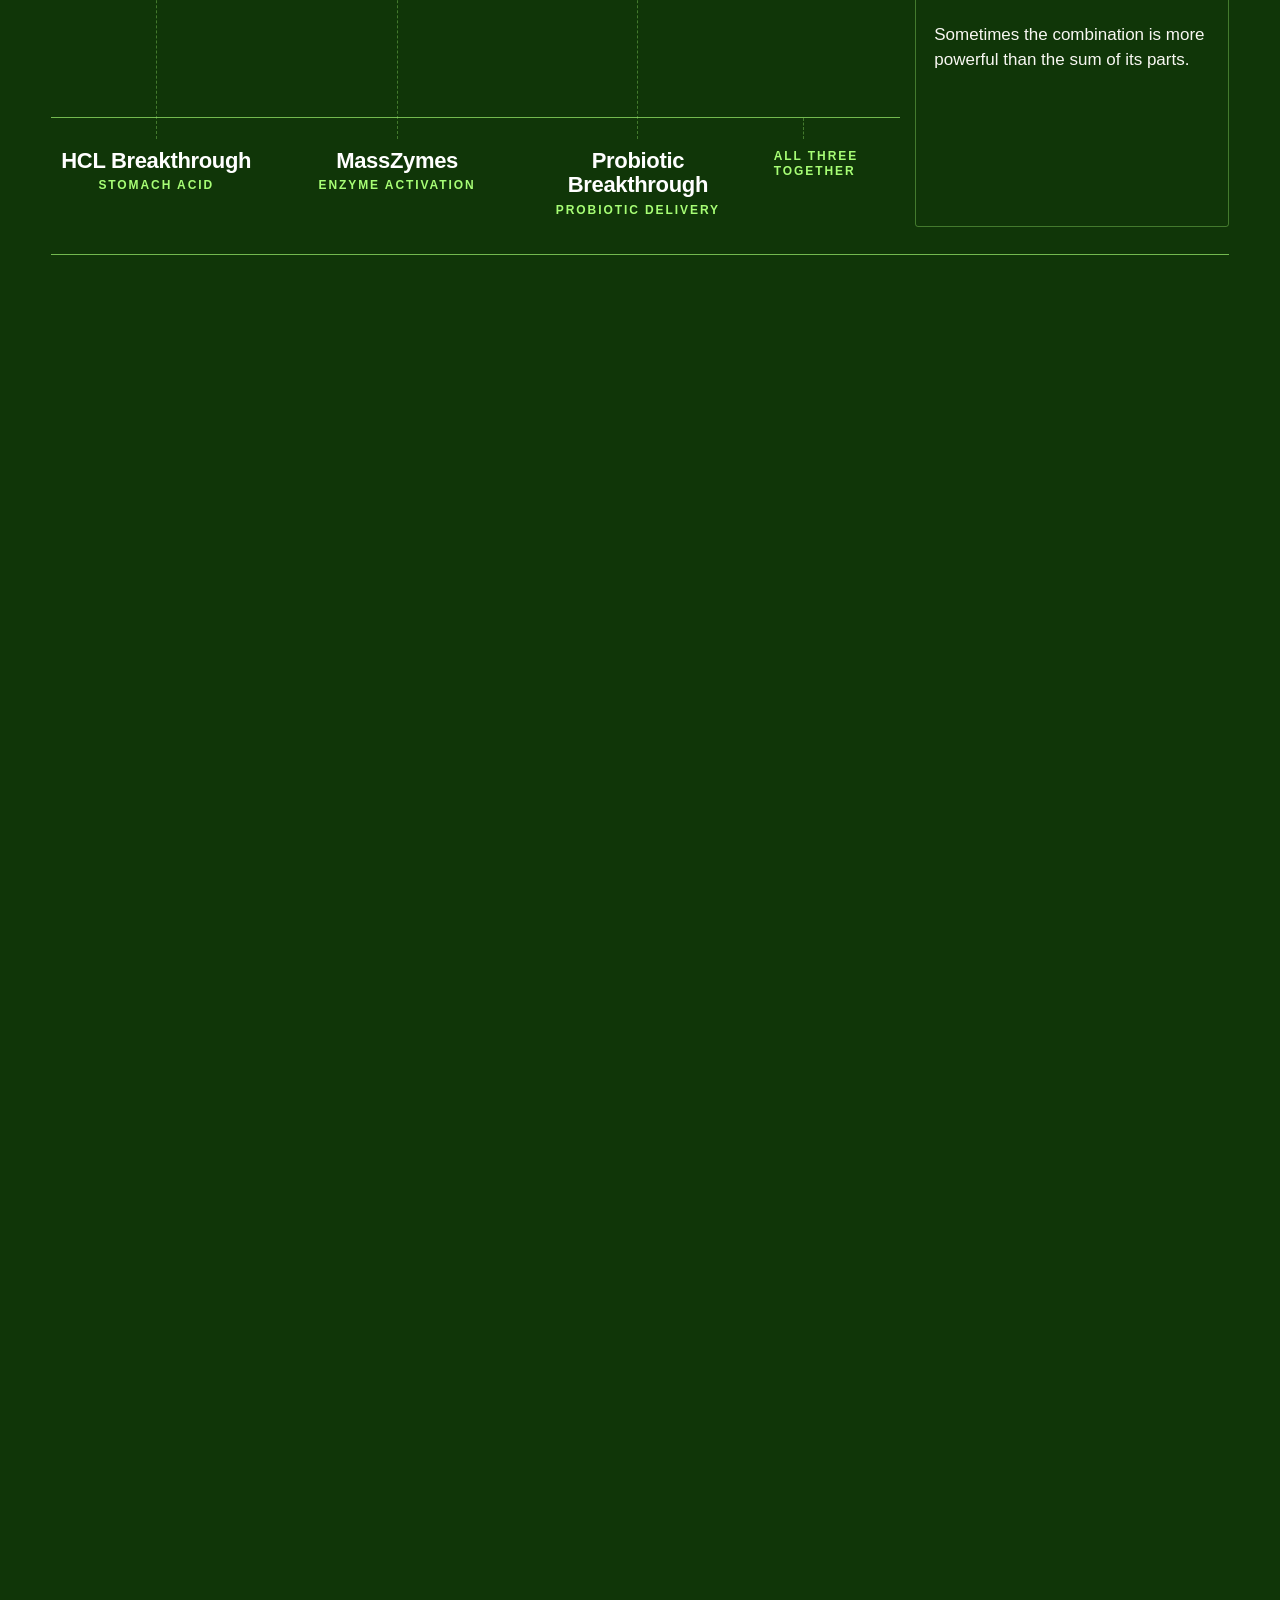
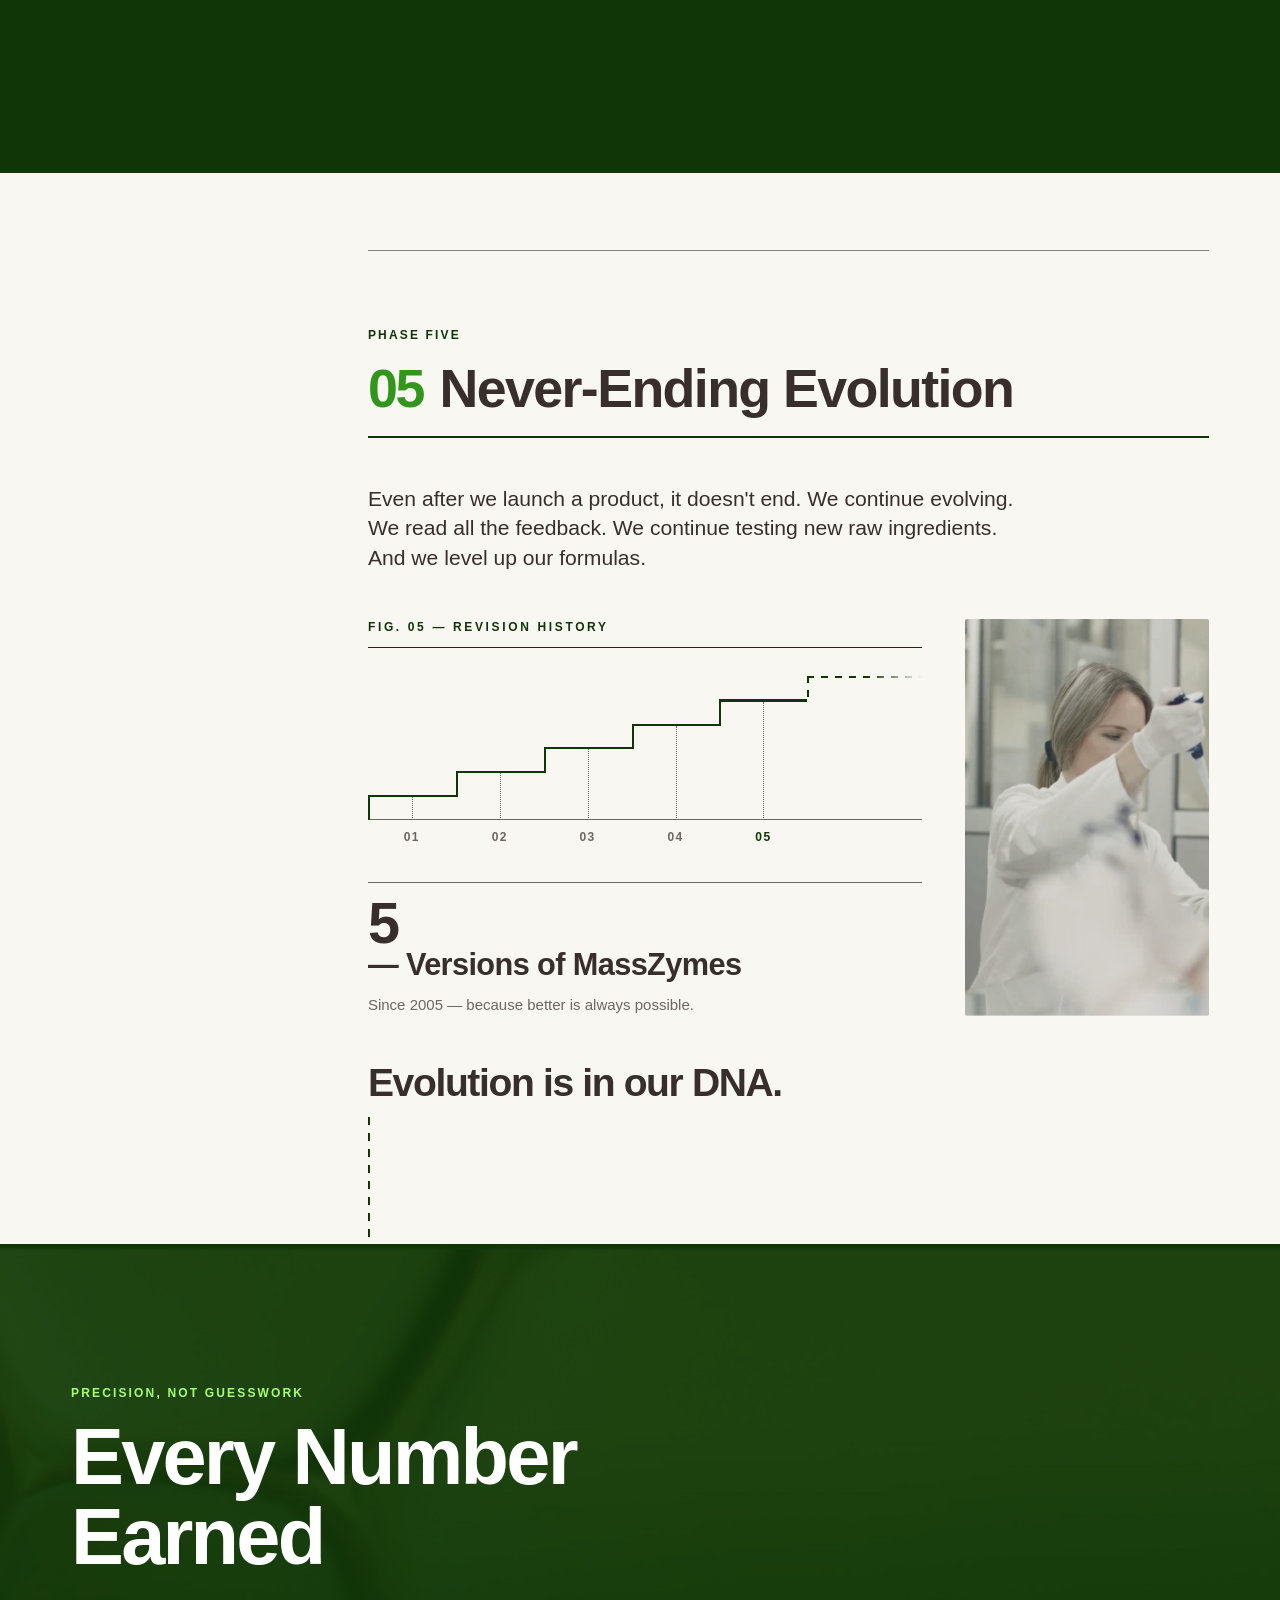
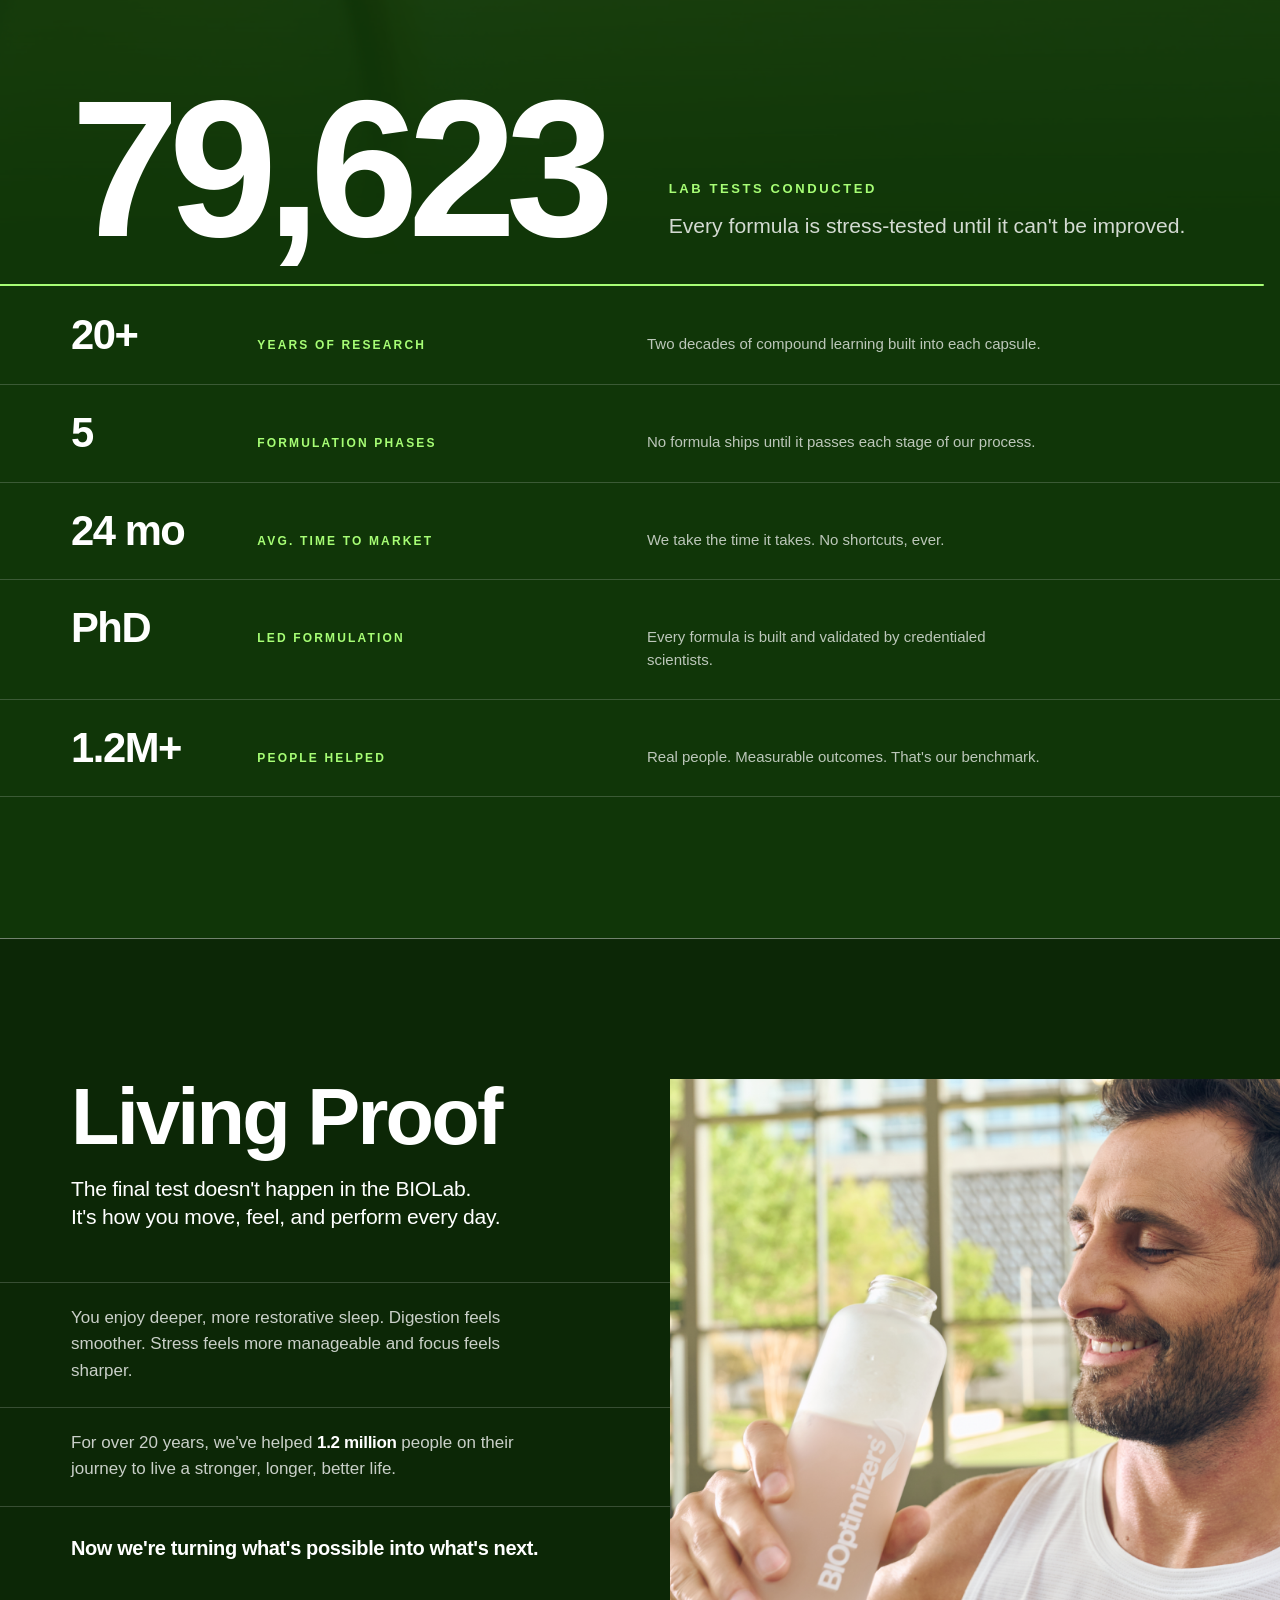
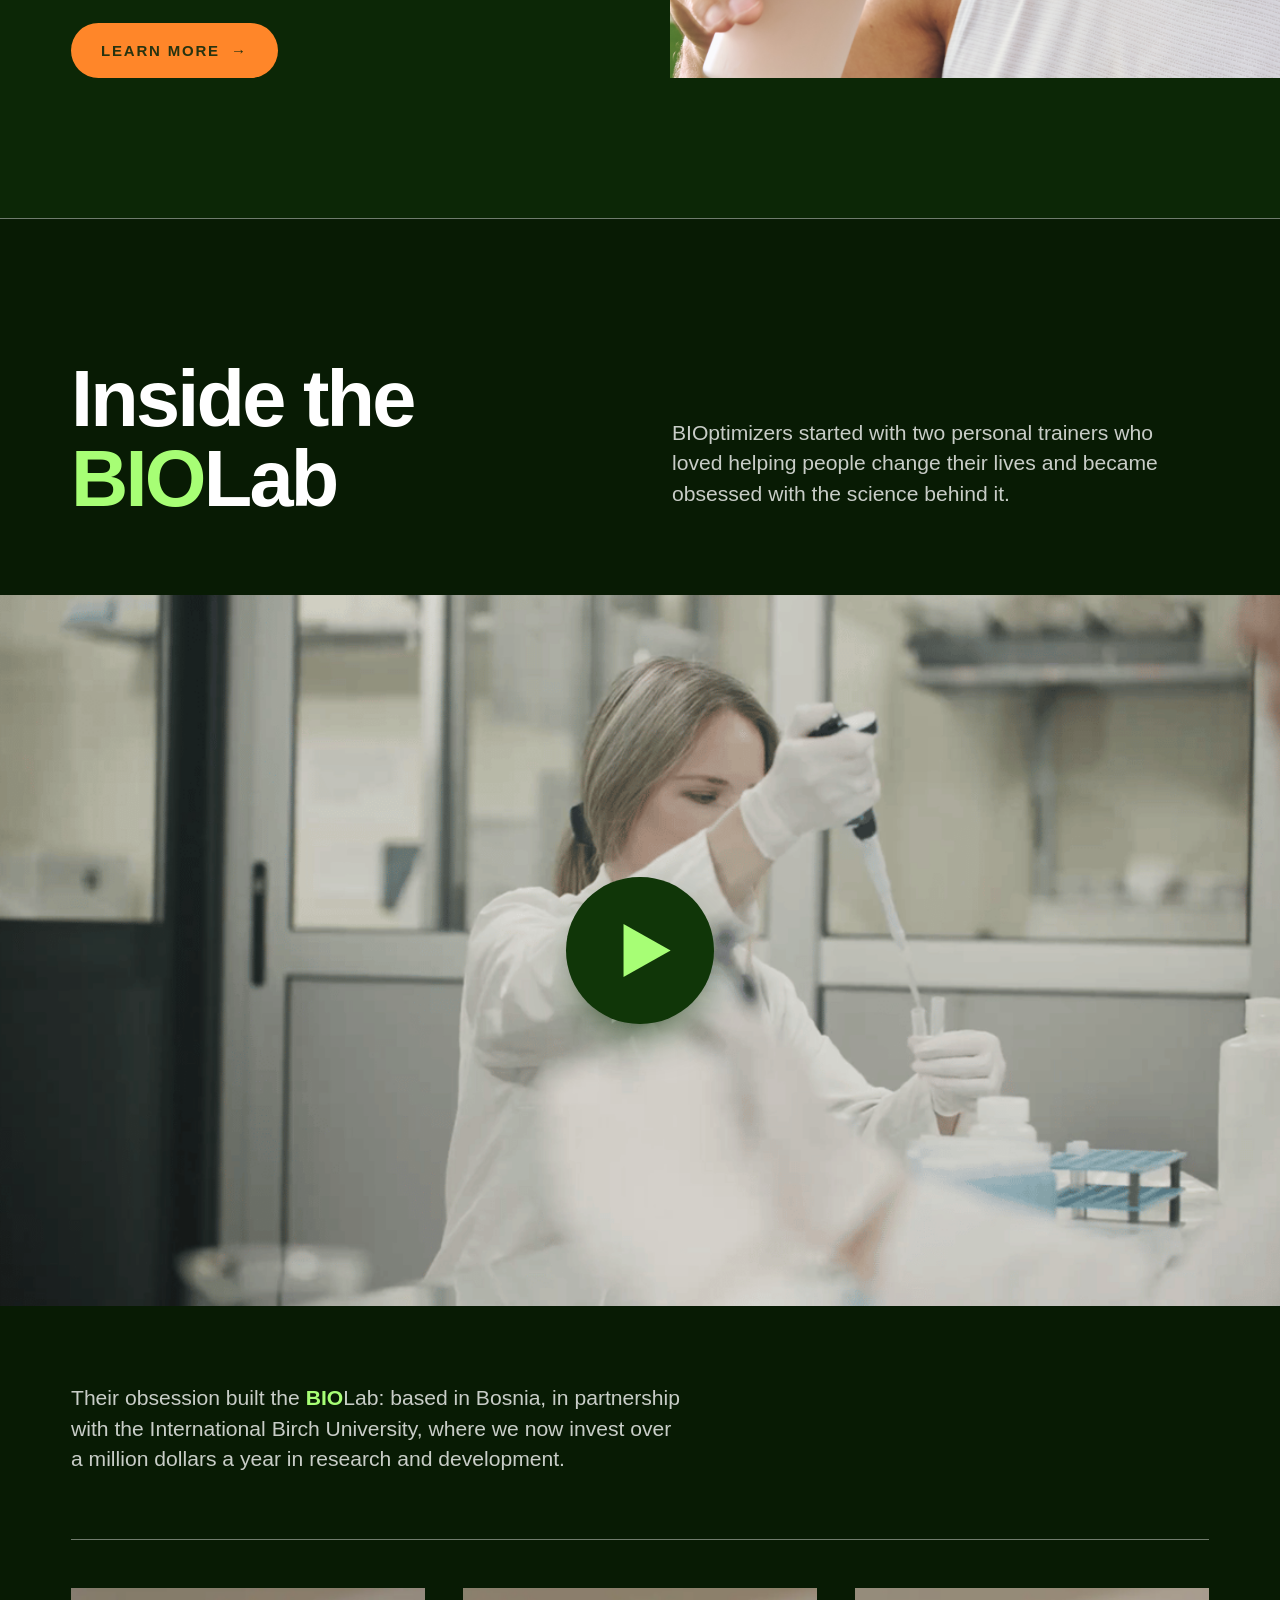
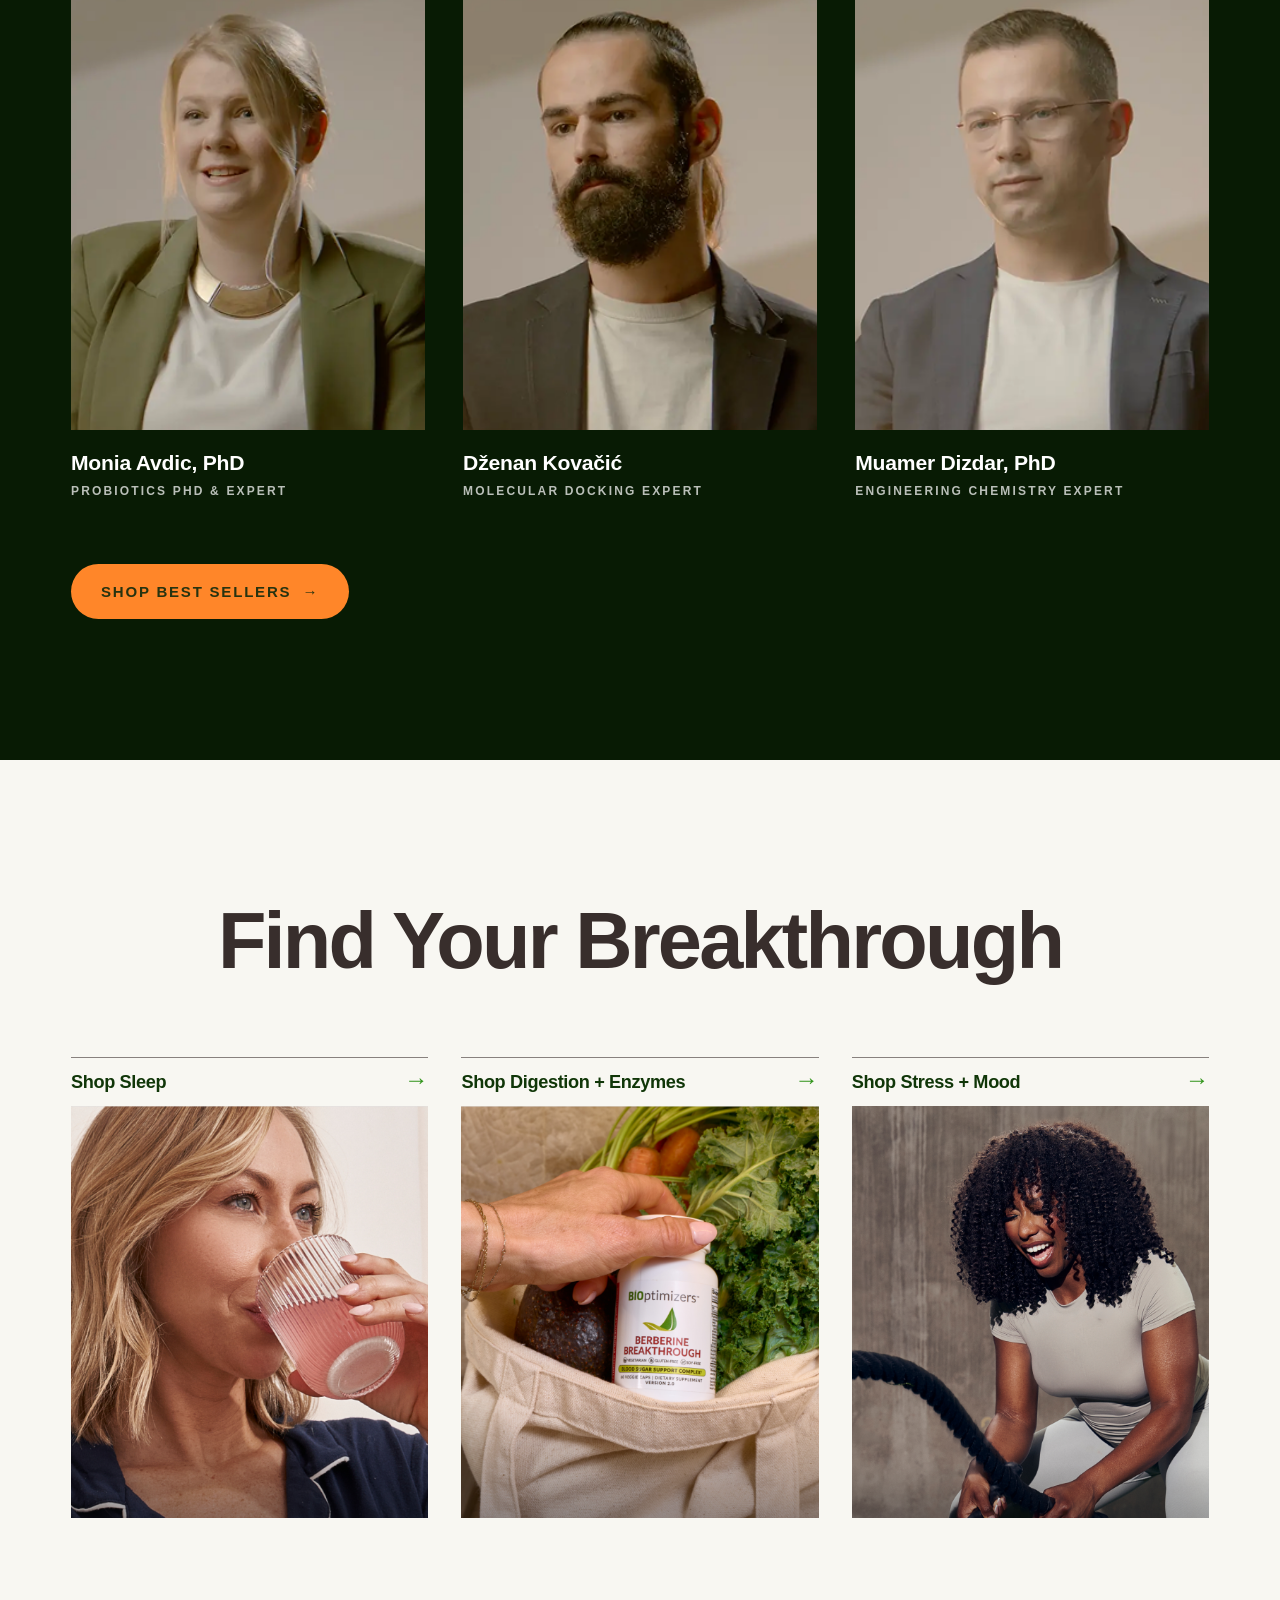
==== commit 42ef712e: "Hero desktop: the plate stops being a corner scrap Two faults compounded, and the visible symptom - " ====
--- a/index.html
+++ b/index.html
@@ -110,9 +110,9 @@
     <!-- LCP element. No [data-reveal] here on purpose: hiding it behind an
          observer would push the largest paint past the reveal. -->
     <div class="hero__plate">
-      <img src="./magnesium-breakthrough-sleep-wellness-m-859b0c885009fa5ac7b4ea28e211aabb.png"
+      <img src="./hero-magnesium-sleep.jpg"
            alt="Smiling woman holding BIOptimizers Magnesium Breakthrough, wearing a sleep mask"
-           width="585" height="528" fetchpriority="high" decoding="async">
+           width="1600" height="1446" fetchpriority="high" decoding="async">
     </div>
 
   </div>
--- a/styles.css
+++ b/styles.css
@@ -412,7 +412,11 @@
 }
 .hero__grid {
   width: 100%; max-width: var(--shell); margin-inline: auto;
-  padding: clamp(1.25rem, 5svh, 3.75rem) var(--gutter) 0;
+  /* Hoisted to a token because the desktop plate has to cancel it exactly:
+     a panel that starts below the grid's top padding leaves a cream strip
+     above it and stops reading as an edge of the page. */
+  --hero-pad-top: clamp(1.25rem, 5svh, 3.75rem);
+  padding: var(--hero-pad-top) var(--gutter) 0;
   display: grid;
   grid-template-columns: minmax(0, 1fr);
   grid-template-rows: auto auto auto 1fr;
@@ -519,26 +523,61 @@
    min-width:1024px block at the foot of this file is being edited by other
    pieces in parallel and must not carry hero rules. */
 @media (min-width: 1024px) {
+  /* WAVE 5 — THE PLATE STOPS BEING A CORNER SCRAP.
+     It used to sit in row 3 beside .hero__say, which made its height
+     whatever the display type left over. That was fine at the heights this
+     block was originally measured against (it assumed 1080 of viewport at
+     1920 and 1440 at 2560 — screen heights, not browser heights). On a real
+     1920x900 window the title alone took 651px, the hero ran 1012px inside a
+     900px viewport, and the plate collapsed onto its own 15rem floor: a
+     730x240 letterbox of a near-square photograph, welded to the corner and
+     half of it below the fold. That is the "floating in the lower right".
+
+     The plate now spans all three rows, so its height is the hero's height
+     rather than the type's remainder, and it is a full-height panel with a
+     hard right edge. Its width is the thing that is chosen, not its height. */
   .hero__grid {
-    grid-template-columns: minmax(0, 1fr) clamp(18rem, 34vw, 33rem);
-    grid-template-rows: auto auto 1fr;
+    grid-template-columns: minmax(0, 1fr) clamp(19rem, 27vw, 31rem);
+    /* The two 1fr rows are empty on purpose. Against a photograph that now
+       runs the full height of the page, a type group pinned to the top left
+       reads as top-heavy with a hole under it — at 1366 that hole measured
+       360px. Equal flexible rows above and below centre the group optically
+       against the panel and split the air in two. They collapse to nothing
+       on a short viewport, where the padding below is the floor. */
+    grid-template-rows: 1fr auto auto auto 1fr;
     grid-template-areas:
-      "title title"
-      "rule  rule"
-      "say   plate";
-    column-gap: clamp(2rem, 5vw, 5rem);
+      ".     plate"
+      "title plate"
+      "rule  plate"
+      "say   plate"
+      ".     plate";
+    column-gap: clamp(2rem, 4.5vw, 4.5rem);
     row-gap: clamp(1.75rem, 4.2vh, 3.5rem);
   }
+  /* The type now lives in a COLUMN, not the full shell, so its ceiling is
+     set by that column and not by the viewport. "Breakthrough" renders
+     6.14em wide, so the column has to hold 6.14 x this value; the ramp
+     below is the widest that still does at every width from 1024 up. */
+  .hero { --t-display: clamp(2.7rem, min(8.6vw, 4.2rem + 4.4vw), 13.6rem); }
   .hero__say { padding-bottom: clamp(2rem, 6vh, 4.5rem); }
-  /* height:100% fills the row exactly, so the plate always bleeds into the
-     bottom-right corner; max-height stops a 1440-tall viewport from asking
-     a 528px-tall source to be 900px tall. Measured worst case is 1.14x. */
+  /* Cancels the grid's top padding so the panel runs to the very top edge of
+     the page, and bleeds to the right edge the same way the rule does. Full
+     height now, so no max-height: the source is large enough to fill it. */
   .hero__plate {
+    grid-row: 1 / -1; align-self: stretch;
     margin-inline: 0; margin-right: calc(var(--hero-bleed) * -1);
-    max-height: 37.5rem;
-  }
-  .hero__plate img { object-position: 52% 36%; }
-  .hero__plate::after { background: linear-gradient(90deg, var(--cream) 0%, rgba(248, 247, 242, 0) 28%); }
+    margin-top: calc(var(--hero-pad-top) * -1);
+    height: auto; max-height: none;
+  }
+  /* The rule's bleed was written when the plate sat in the bottom corner and
+     the hairline had to reach the page edge past it. The plate is now a
+     full-height panel in that column, so the bleed only buries the rule
+     underneath it — and the panel's inboard edge dissolves, so a buried rule
+     can show faintly through it. The rule now stops at the panel. */
+  .hero__rule { margin-right: 0; }
+  .hero__plate img { object-position: 58% 28%; }
+  /* The edge facing the type dissolves; the outboard edges stay hard. */
+  .hero__plate::after { background: linear-gradient(90deg, var(--cream) 0%, rgba(248, 247, 242, 0) 30%); }
 }
 
 /* PIECE 01 — the 1600px override that used to live here has been removed. Its
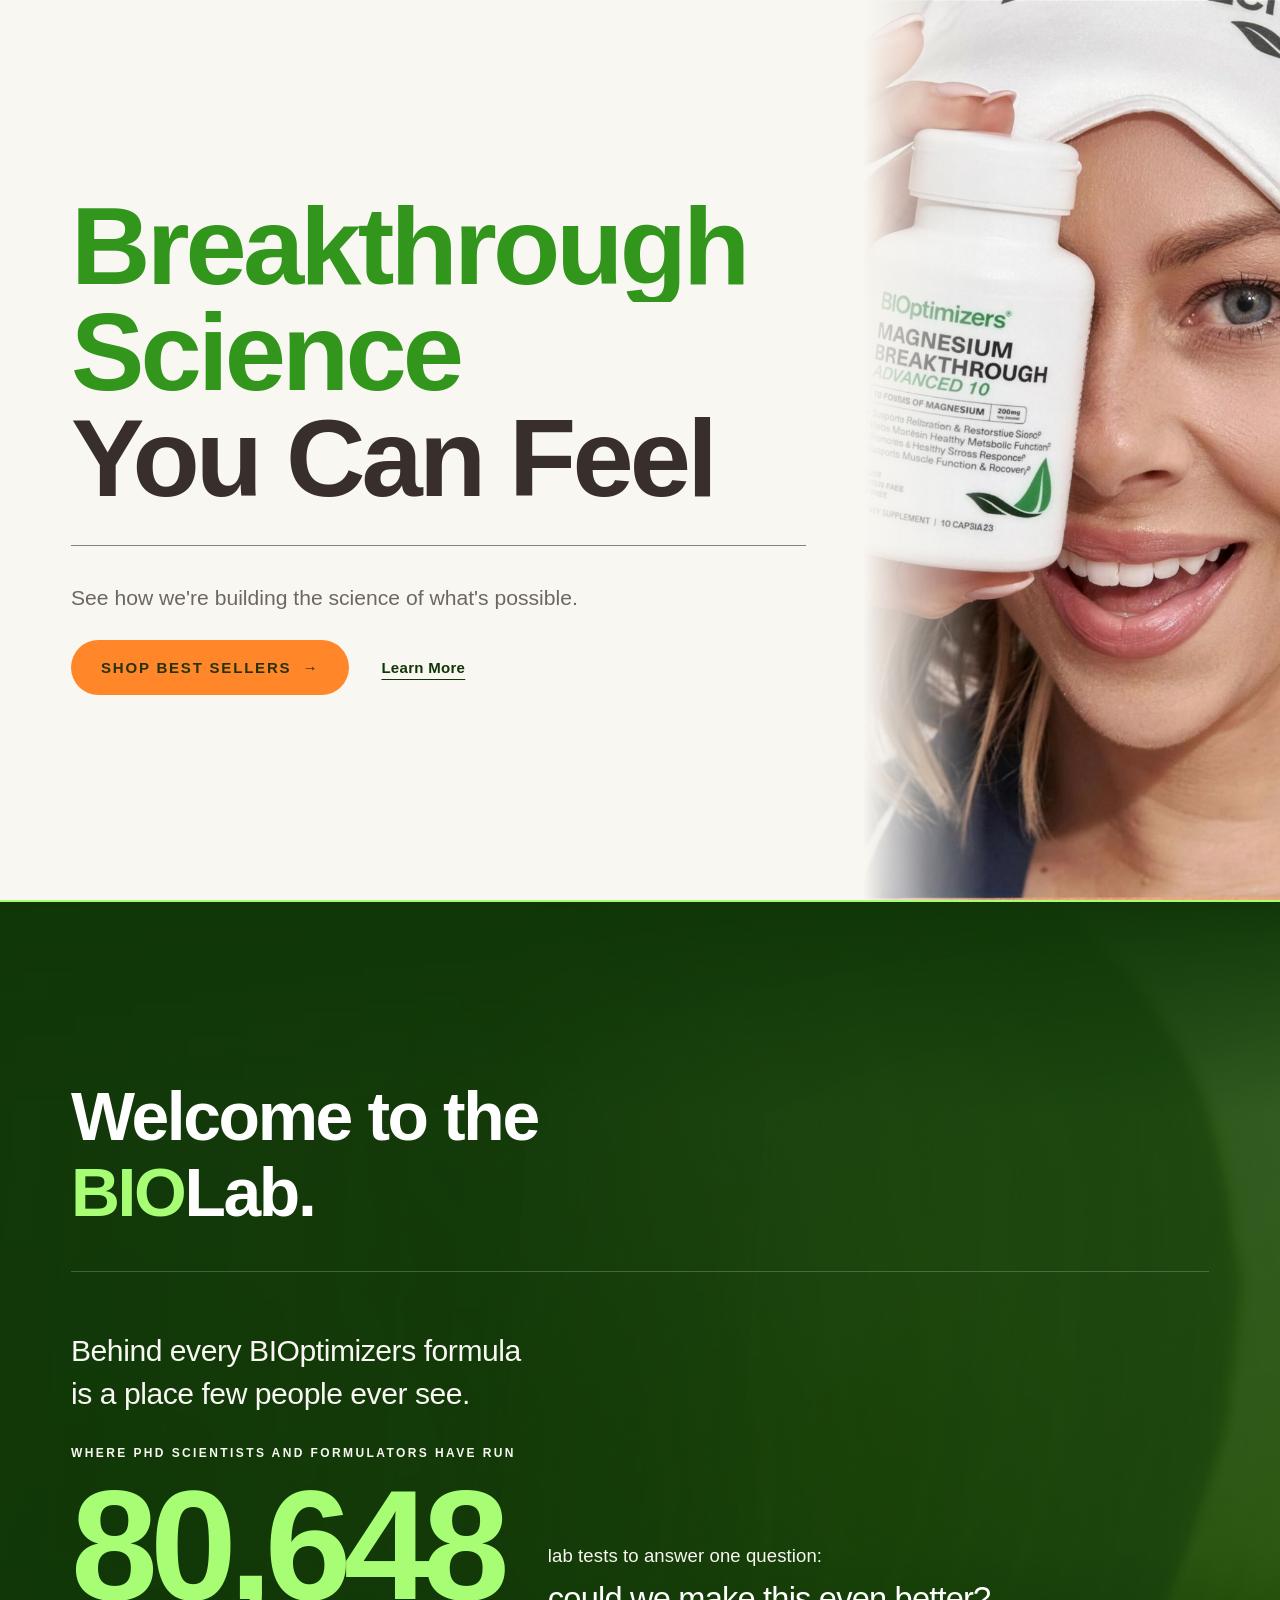
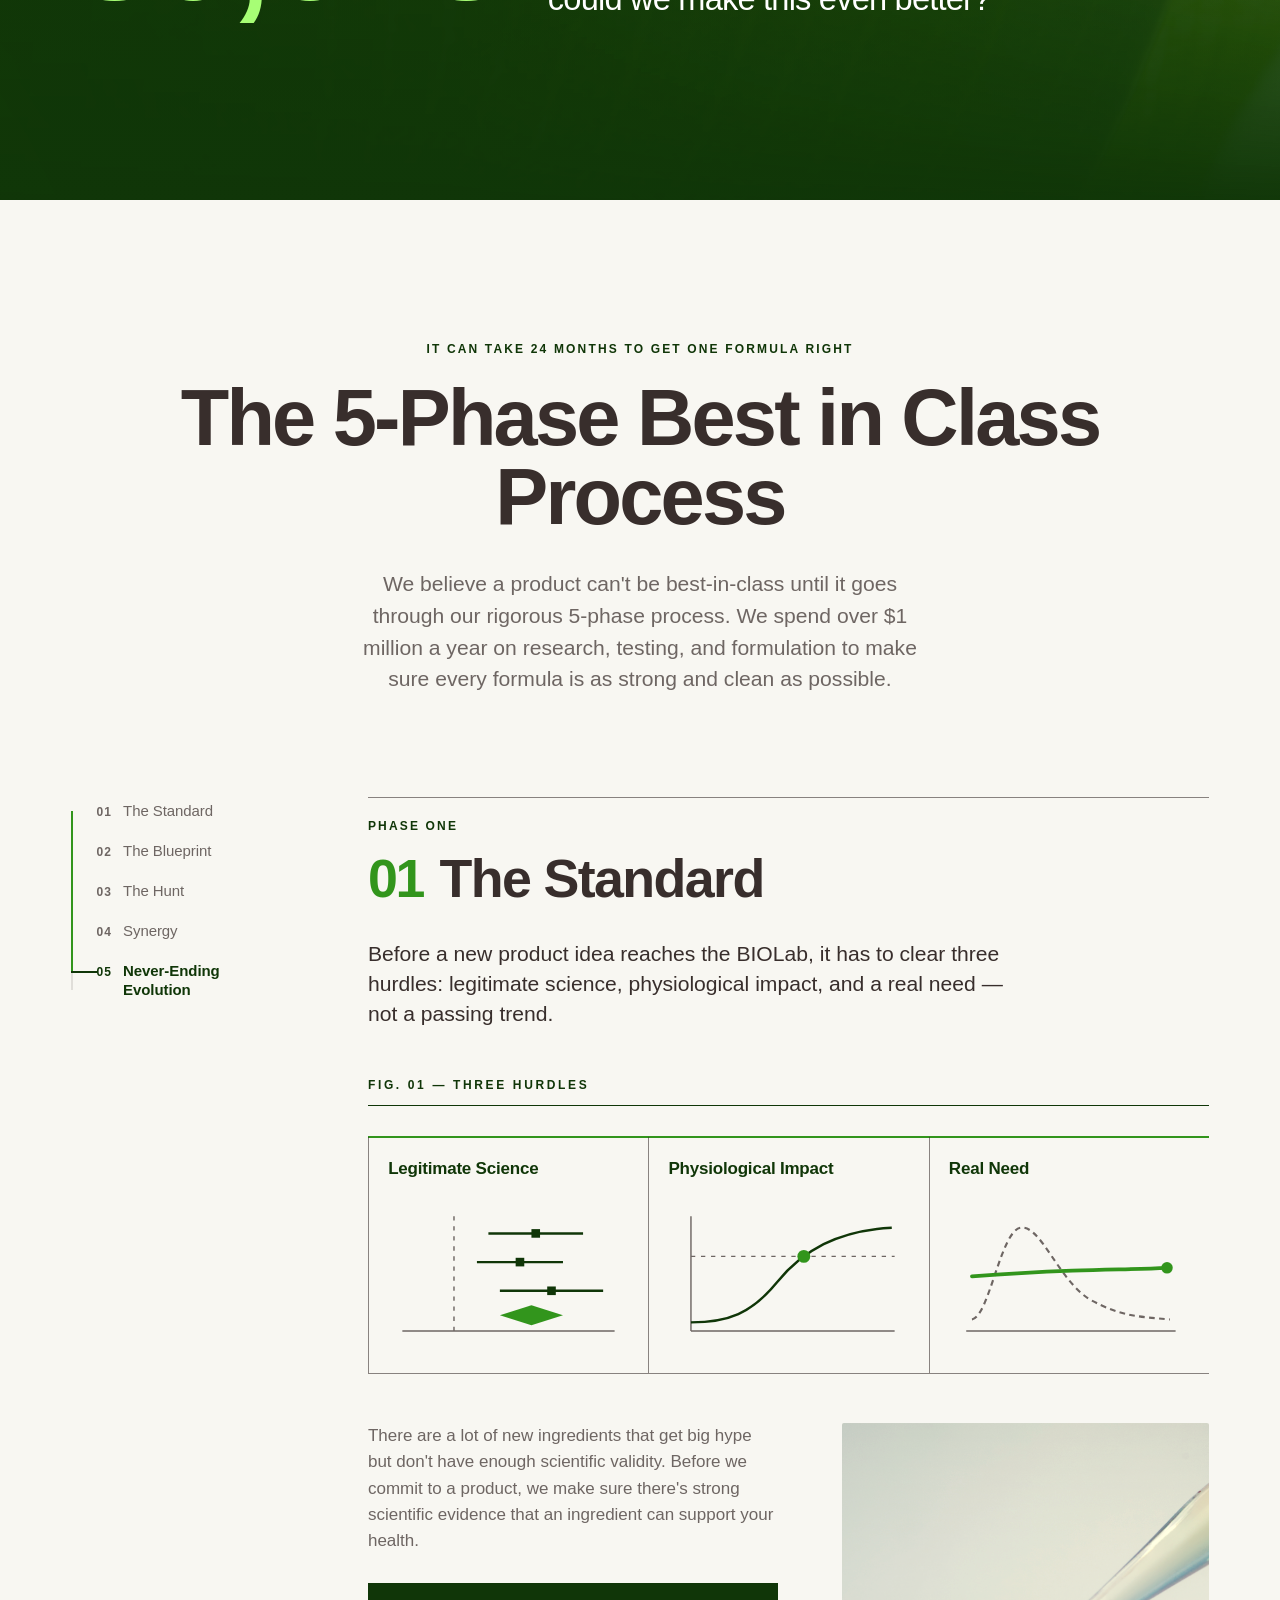
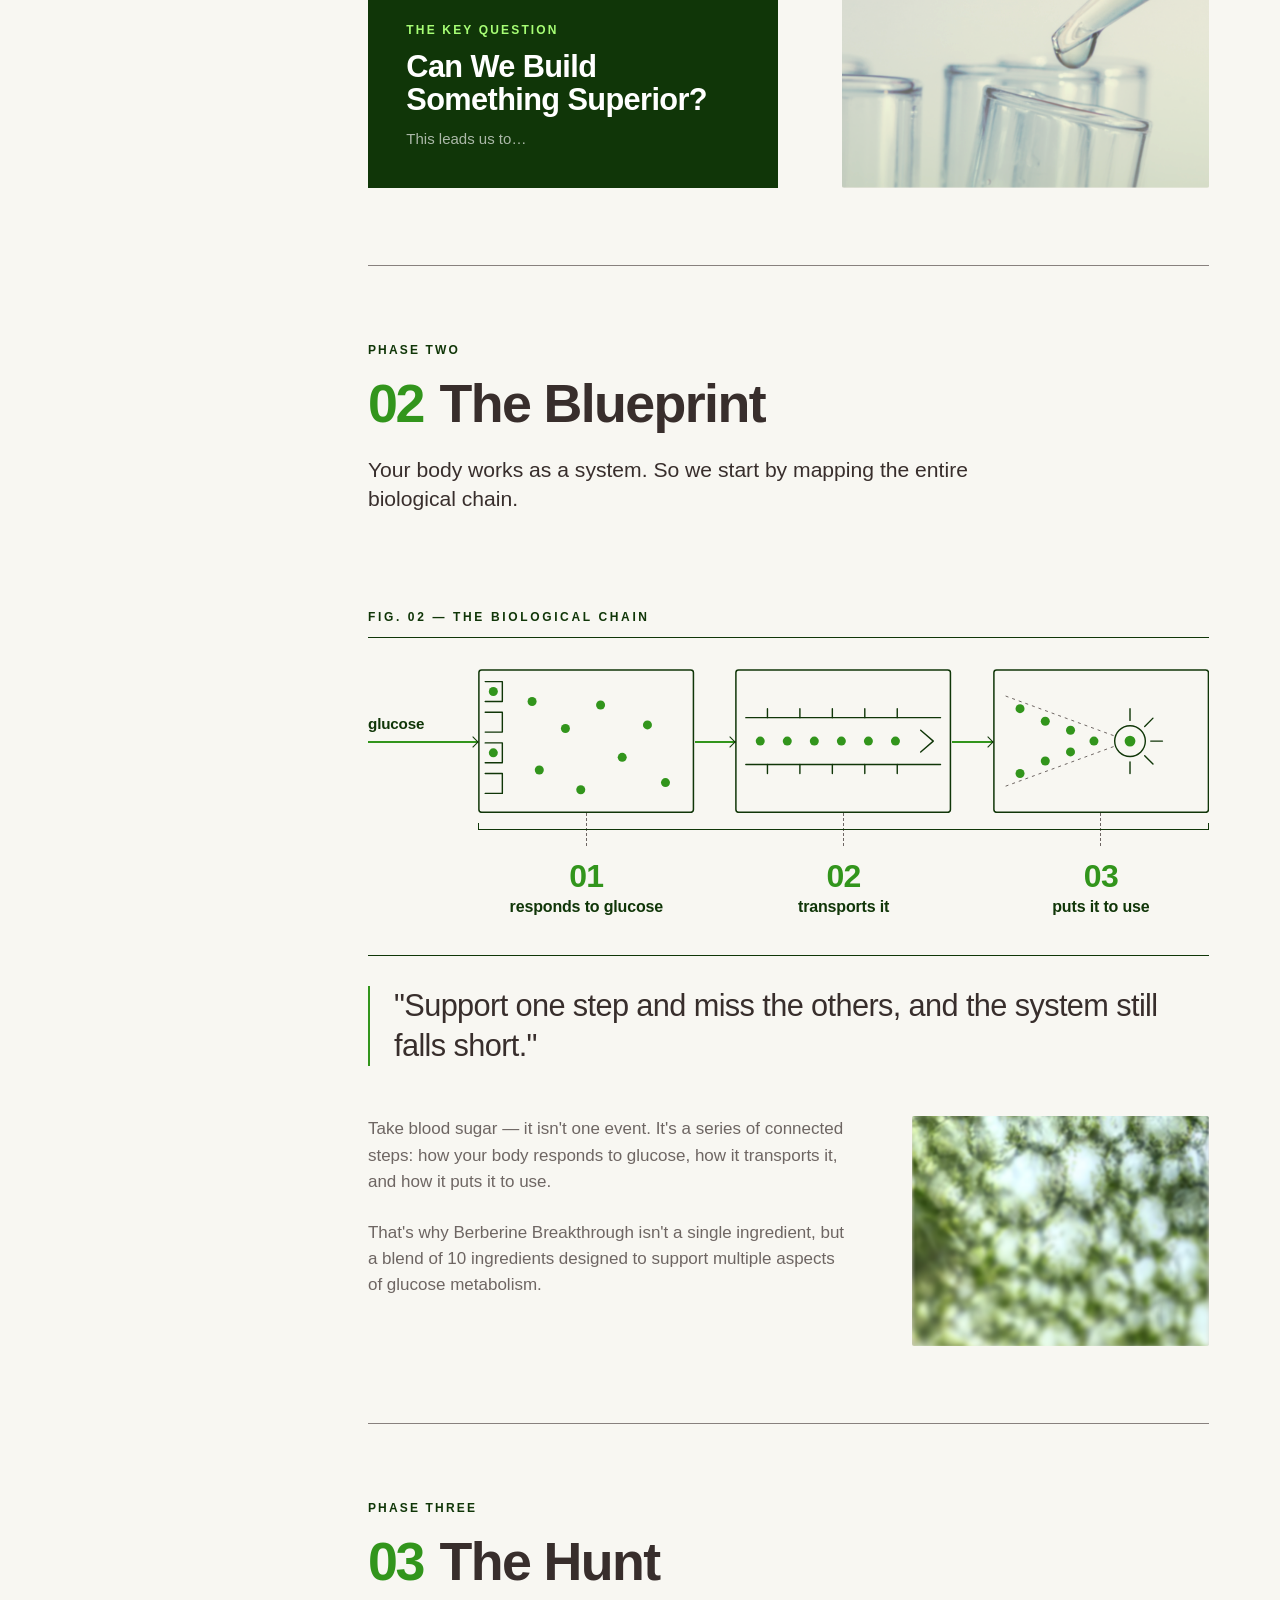
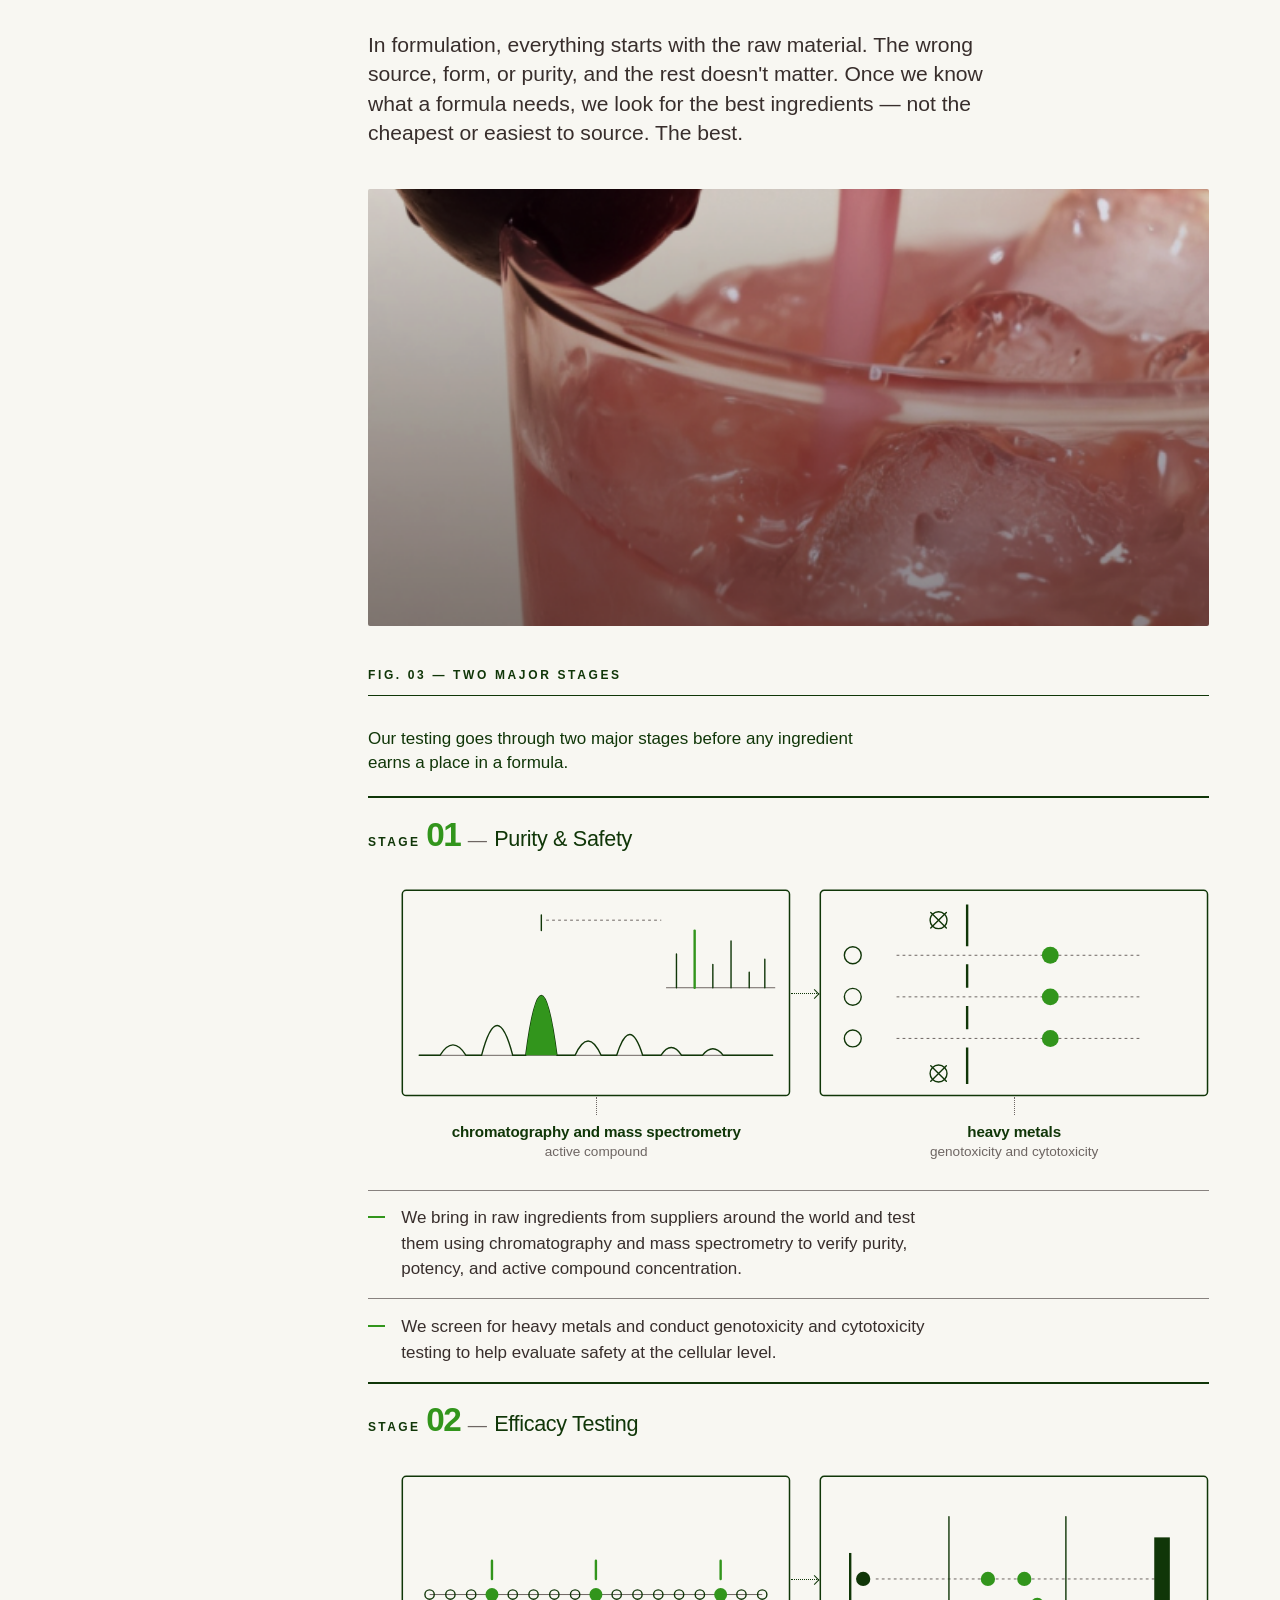
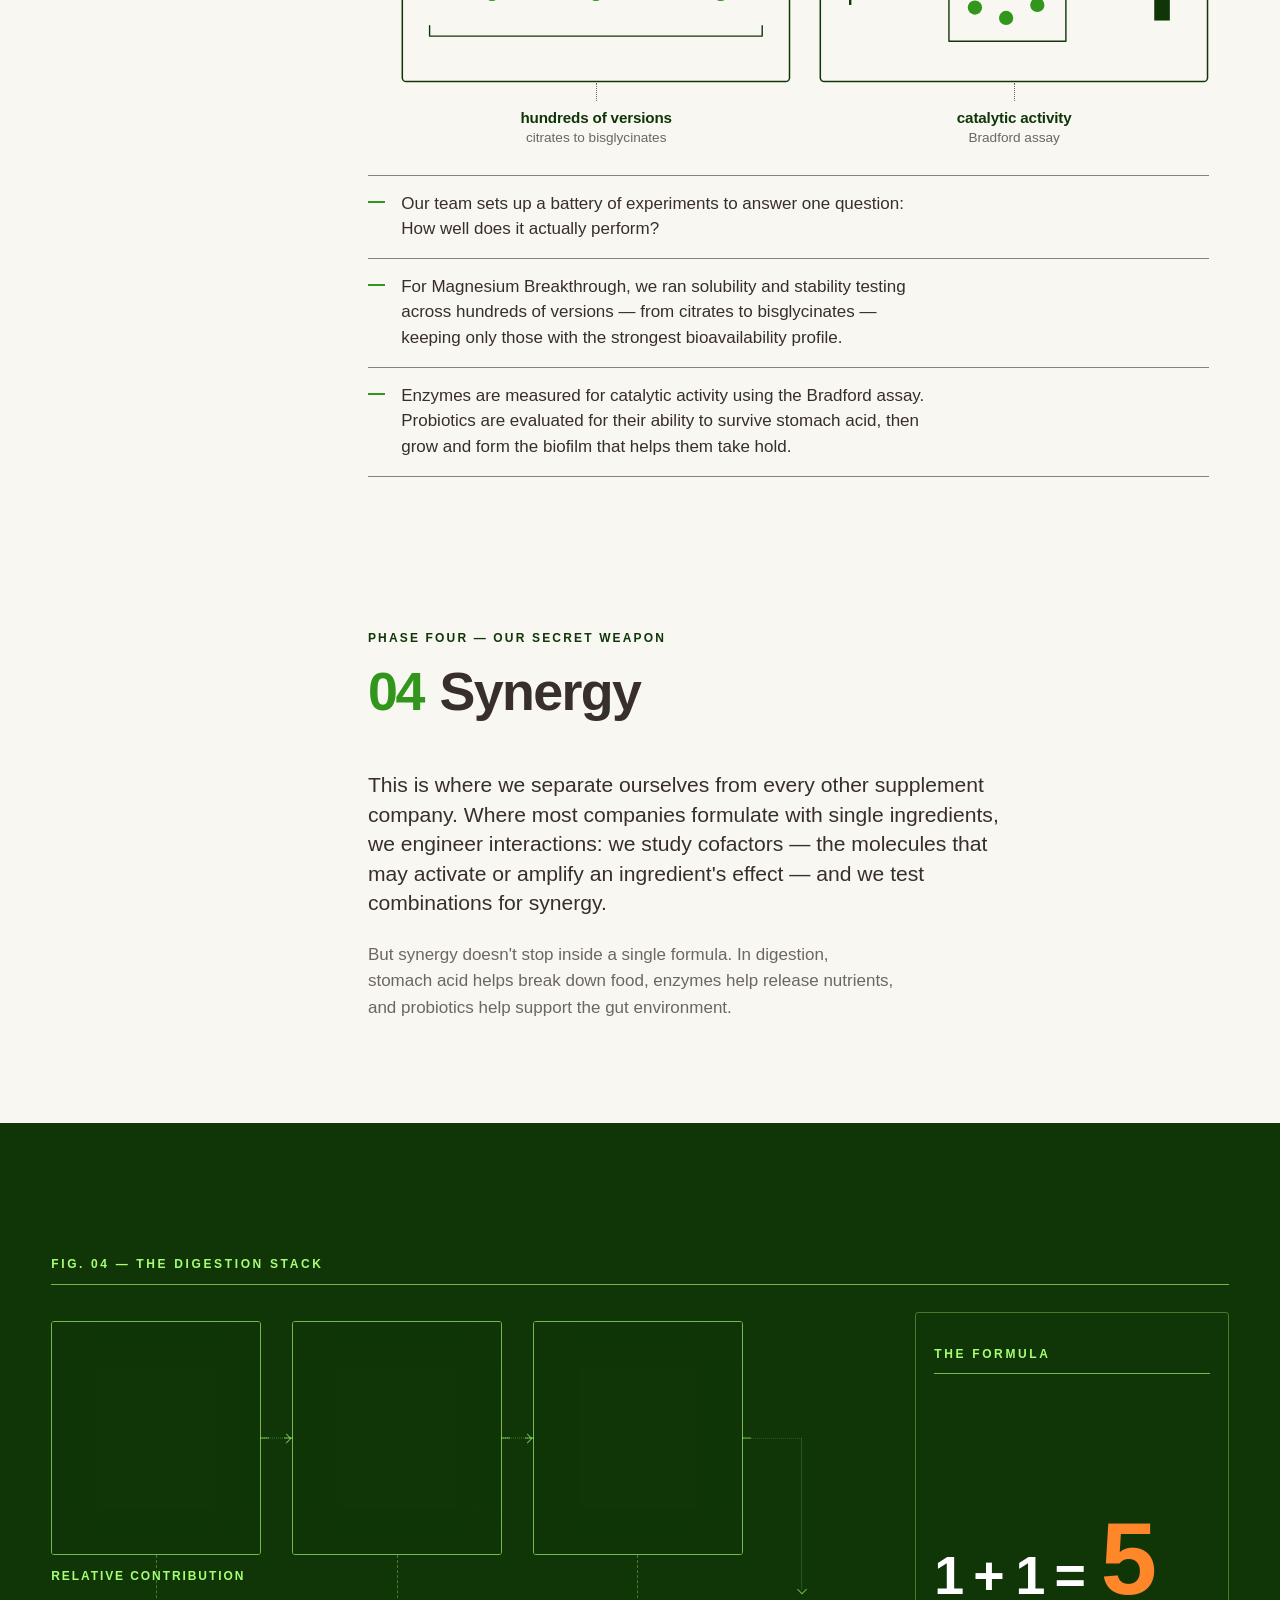
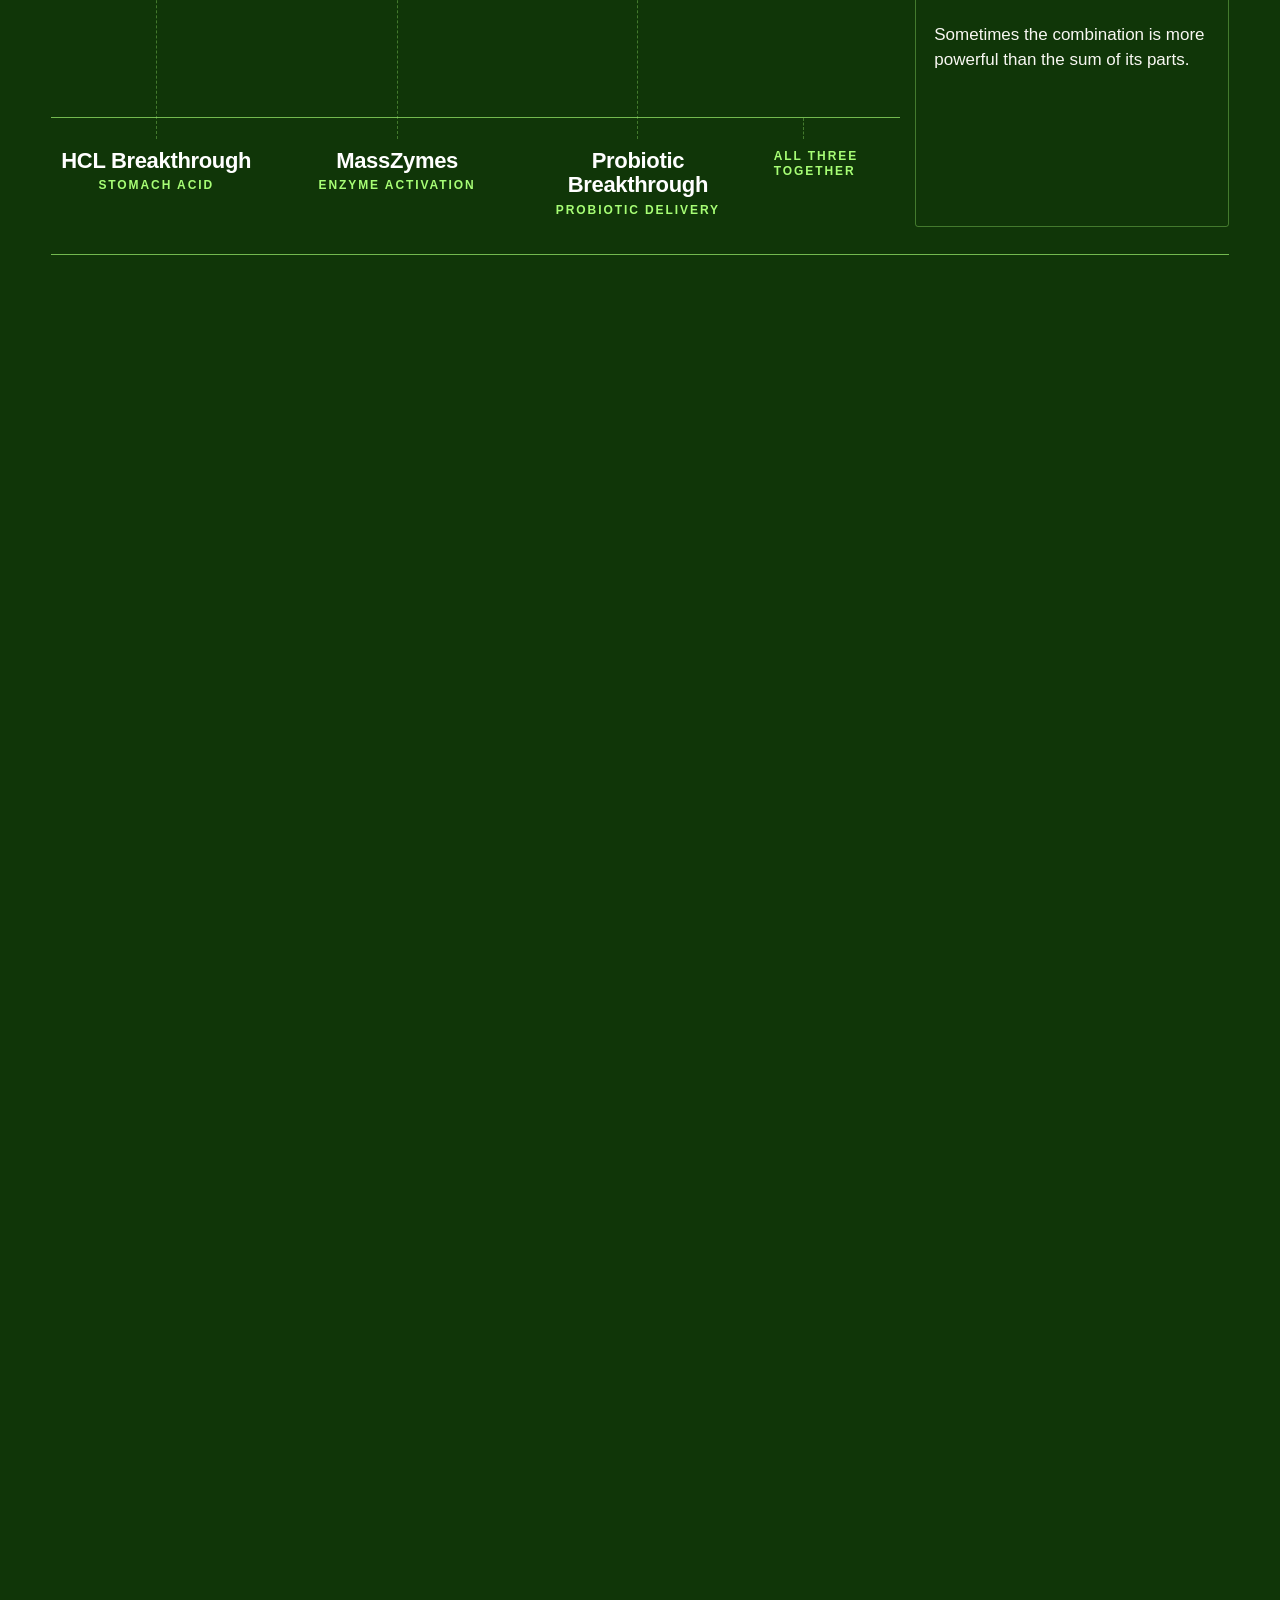
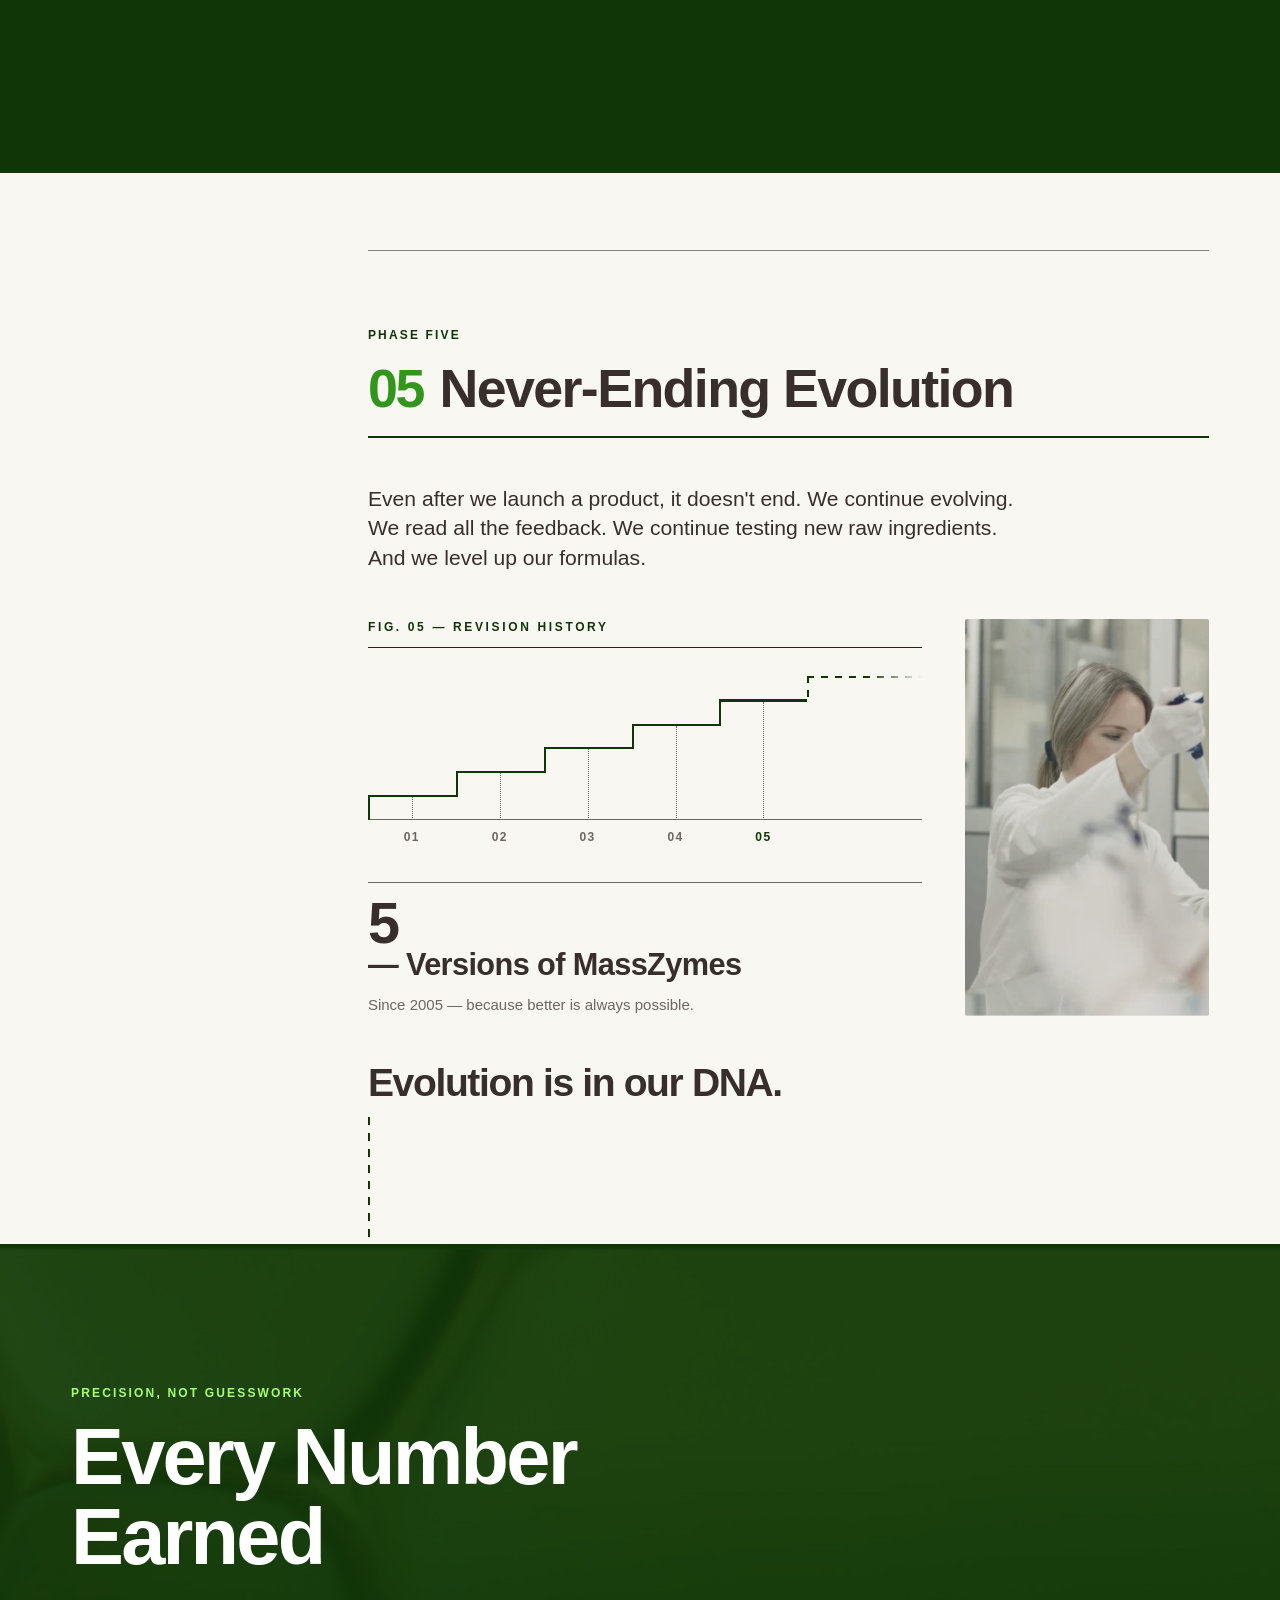
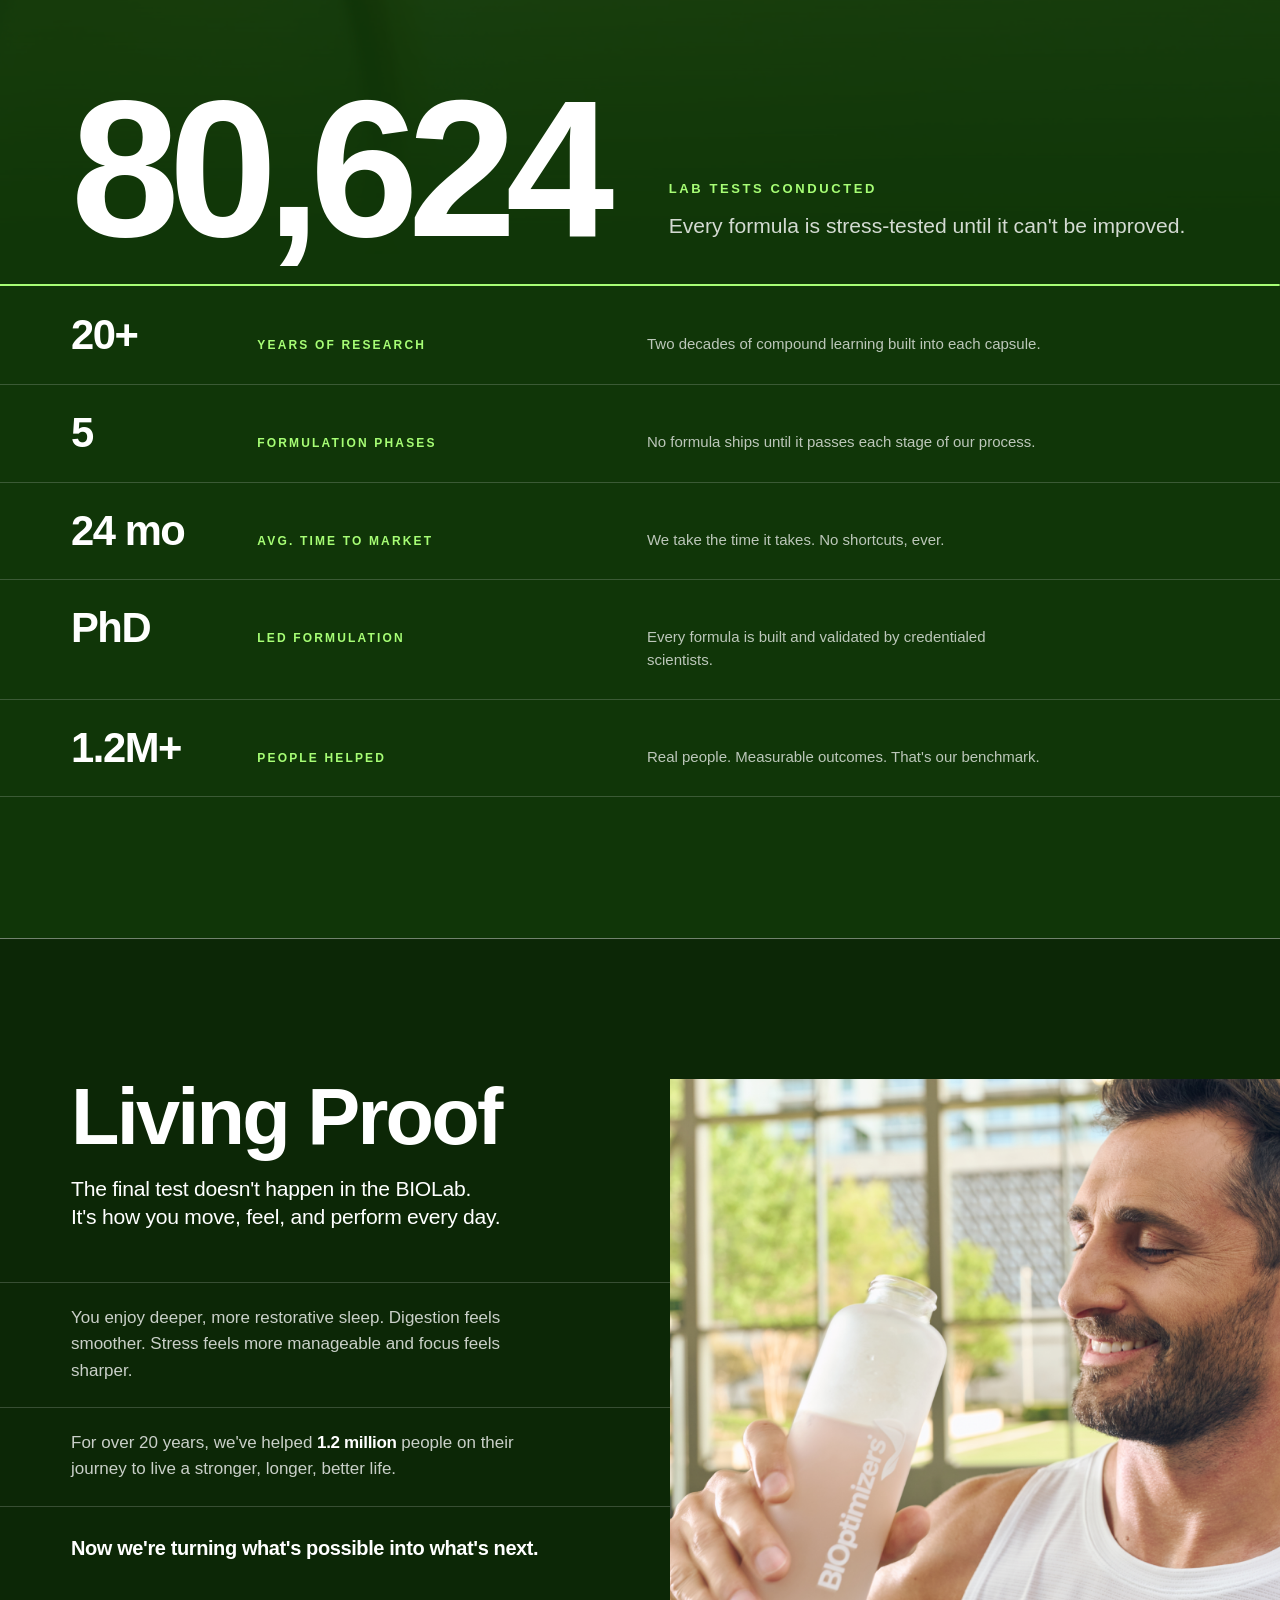
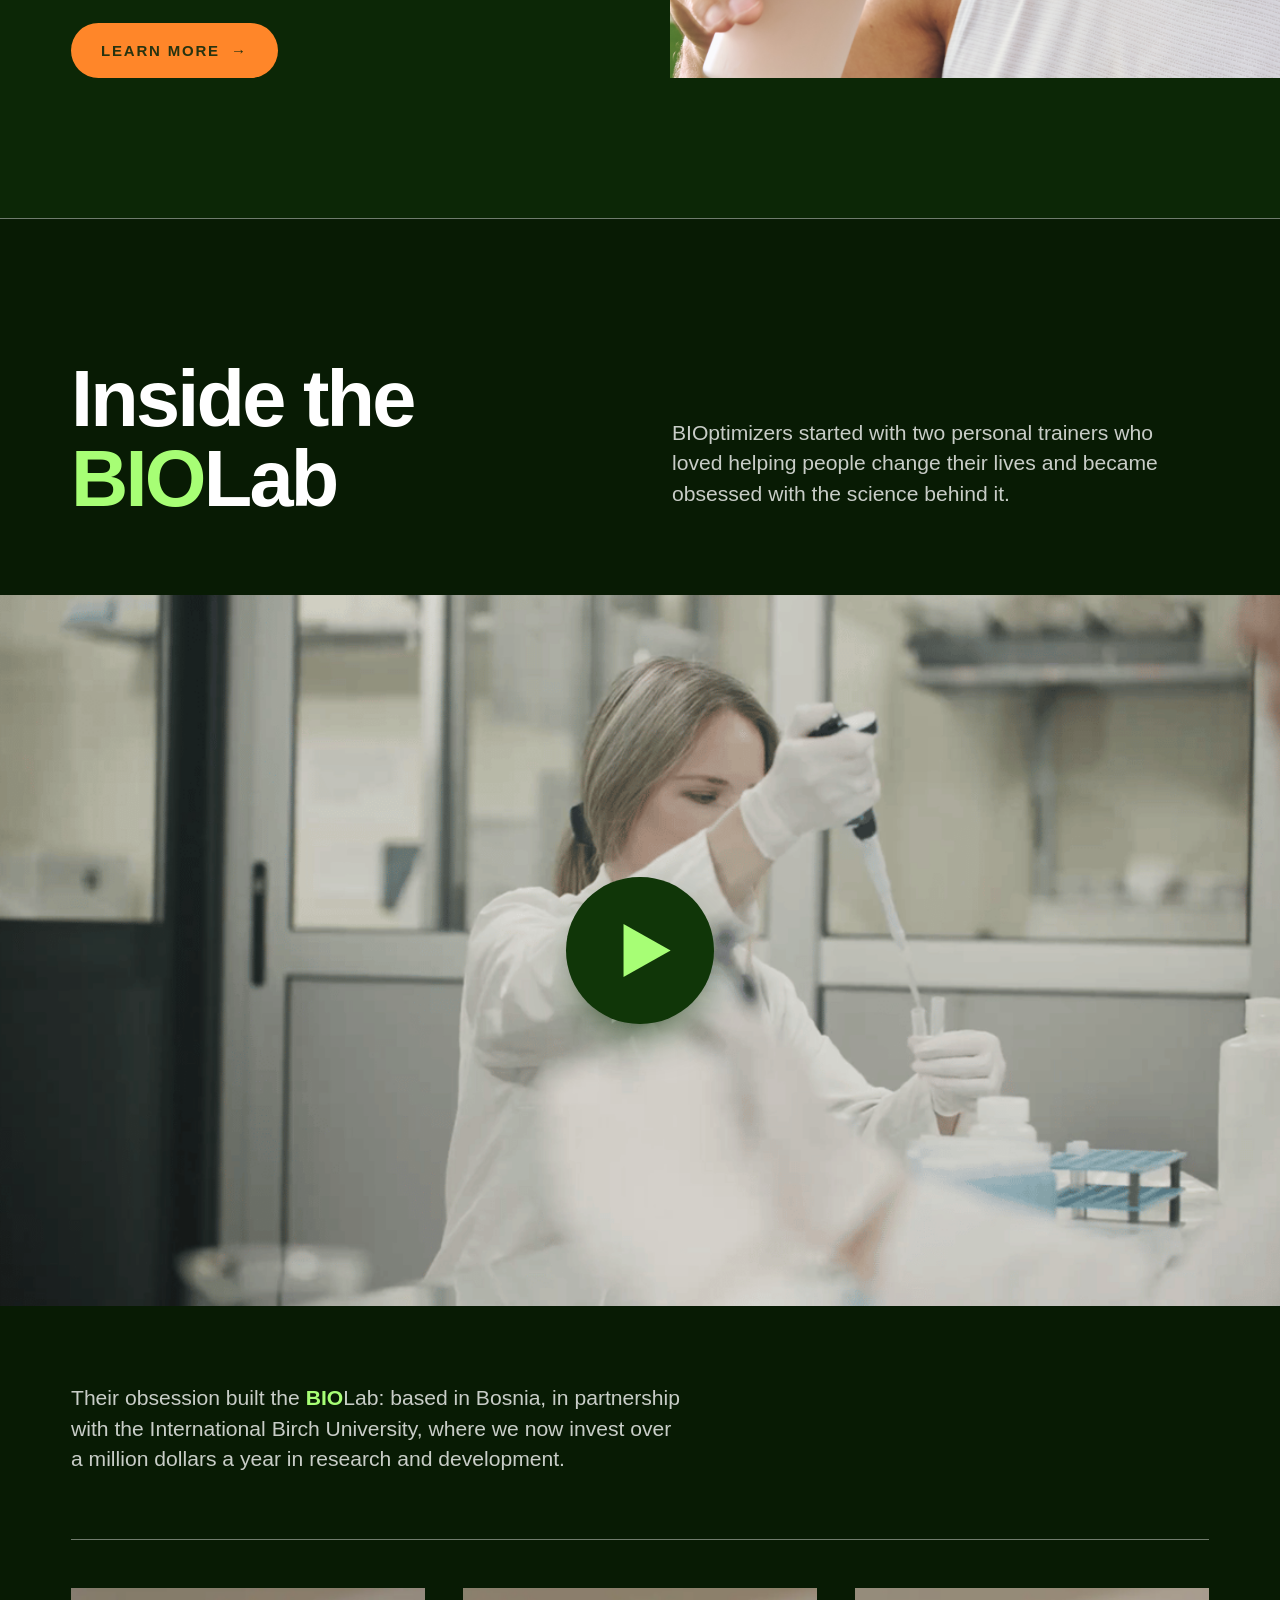
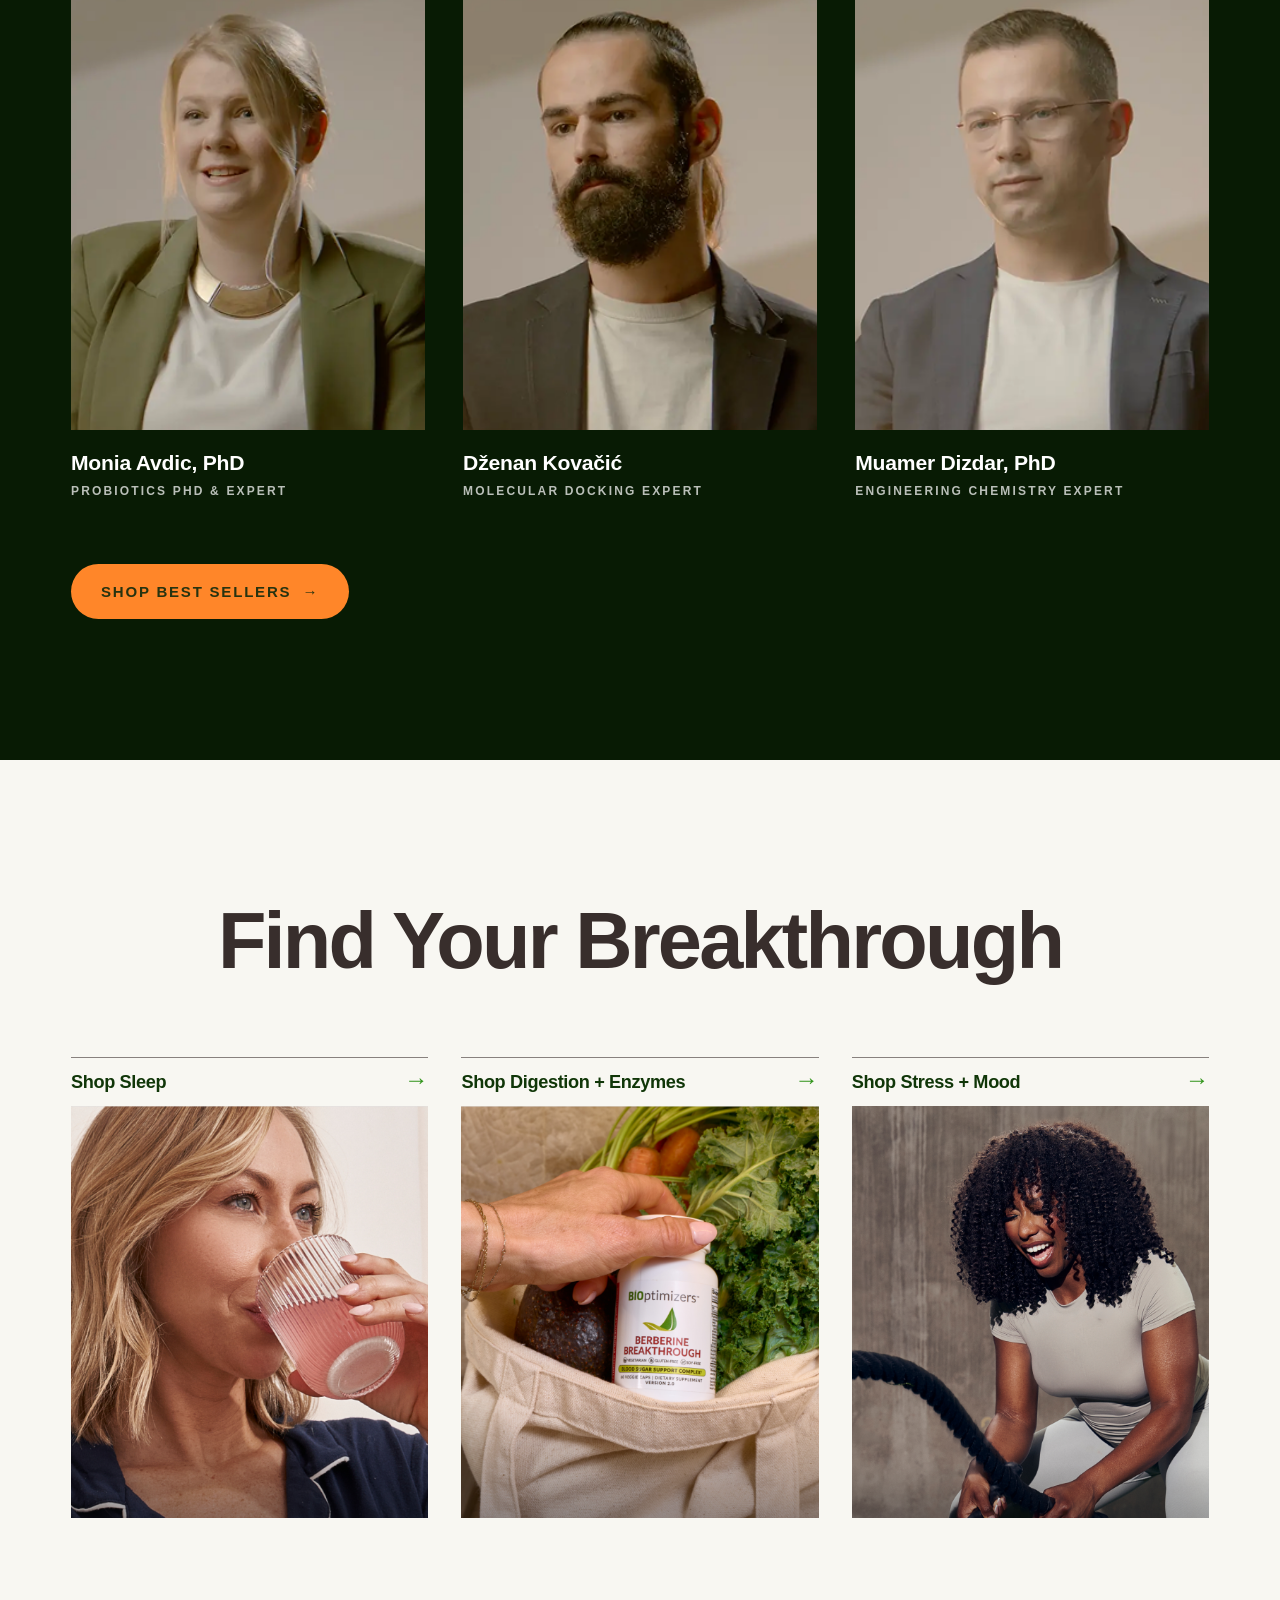
==== commit d2783ca7: "Fig. 04: each vessel loops from its own in-point The enzyme clip was restarting from a nearly empty " ====
--- a/index.html
+++ b/index.html
@@ -901,8 +901,8 @@
                      script, the still a reader gets is the end of the process,
                      not the start of it. -->
                 <span class="vessel vessel--1" aria-hidden="true"><span class="vessel__bed"><video class="vessel__vid" data-syn="bed-1" src="./vessel-acid-erosion.mp4" poster="./vessel-acid-erosion.jpg" muted playsinline preload="none" tabindex="-1" disablepictureinpicture></video></span><span class="vessel__pipe"><span data-syn="flow-1"></span></span></span>
-                <span class="vessel vessel--2" aria-hidden="true"><span class="vessel__bed"><video class="vessel__vid" data-syn="bed-2" src="./vessel-enzyme-plume.mp4" poster="./vessel-enzyme-plume.jpg" muted playsinline preload="none" tabindex="-1" disablepictureinpicture></video></span><span class="vessel__pipe"><span data-syn="flow-2"></span></span></span>
-                <span class="vessel vessel--3" aria-hidden="true"><span class="vessel__bed"><video class="vessel__vid" data-syn="bed-3" src="./vessel-probiotic-colony.mp4" poster="./vessel-probiotic-colony.jpg" muted playsinline preload="none" tabindex="-1" disablepictureinpicture></video></span><span class="vessel__pipe"><span data-syn="flow-3"></span></span></span>
+                <span class="vessel vessel--2" aria-hidden="true"><span class="vessel__bed"><video class="vessel__vid" data-syn="bed-2" src="./vessel-enzyme-plume.mp4" poster="./vessel-enzyme-plume.jpg" muted playsinline preload="none" tabindex="-1" disablepictureinpicture data-in="1.55"></video></span><span class="vessel__pipe"><span data-syn="flow-2"></span></span></span>
+                <span class="vessel vessel--3" aria-hidden="true"><span class="vessel__bed"><video class="vessel__vid" data-syn="bed-3" src="./vessel-probiotic-colony.mp4" poster="./vessel-probiotic-colony.jpg" muted playsinline preload="none" tabindex="-1" disablepictureinpicture data-in="0.2"></video></span><span class="vessel__pipe"><span data-syn="flow-3"></span></span></span>
 
                 <!-- YIELD. Three equal contributions, and then the total, which
                      is ONE CONTINUOUS MAGNITUDE — not a stack you can count.
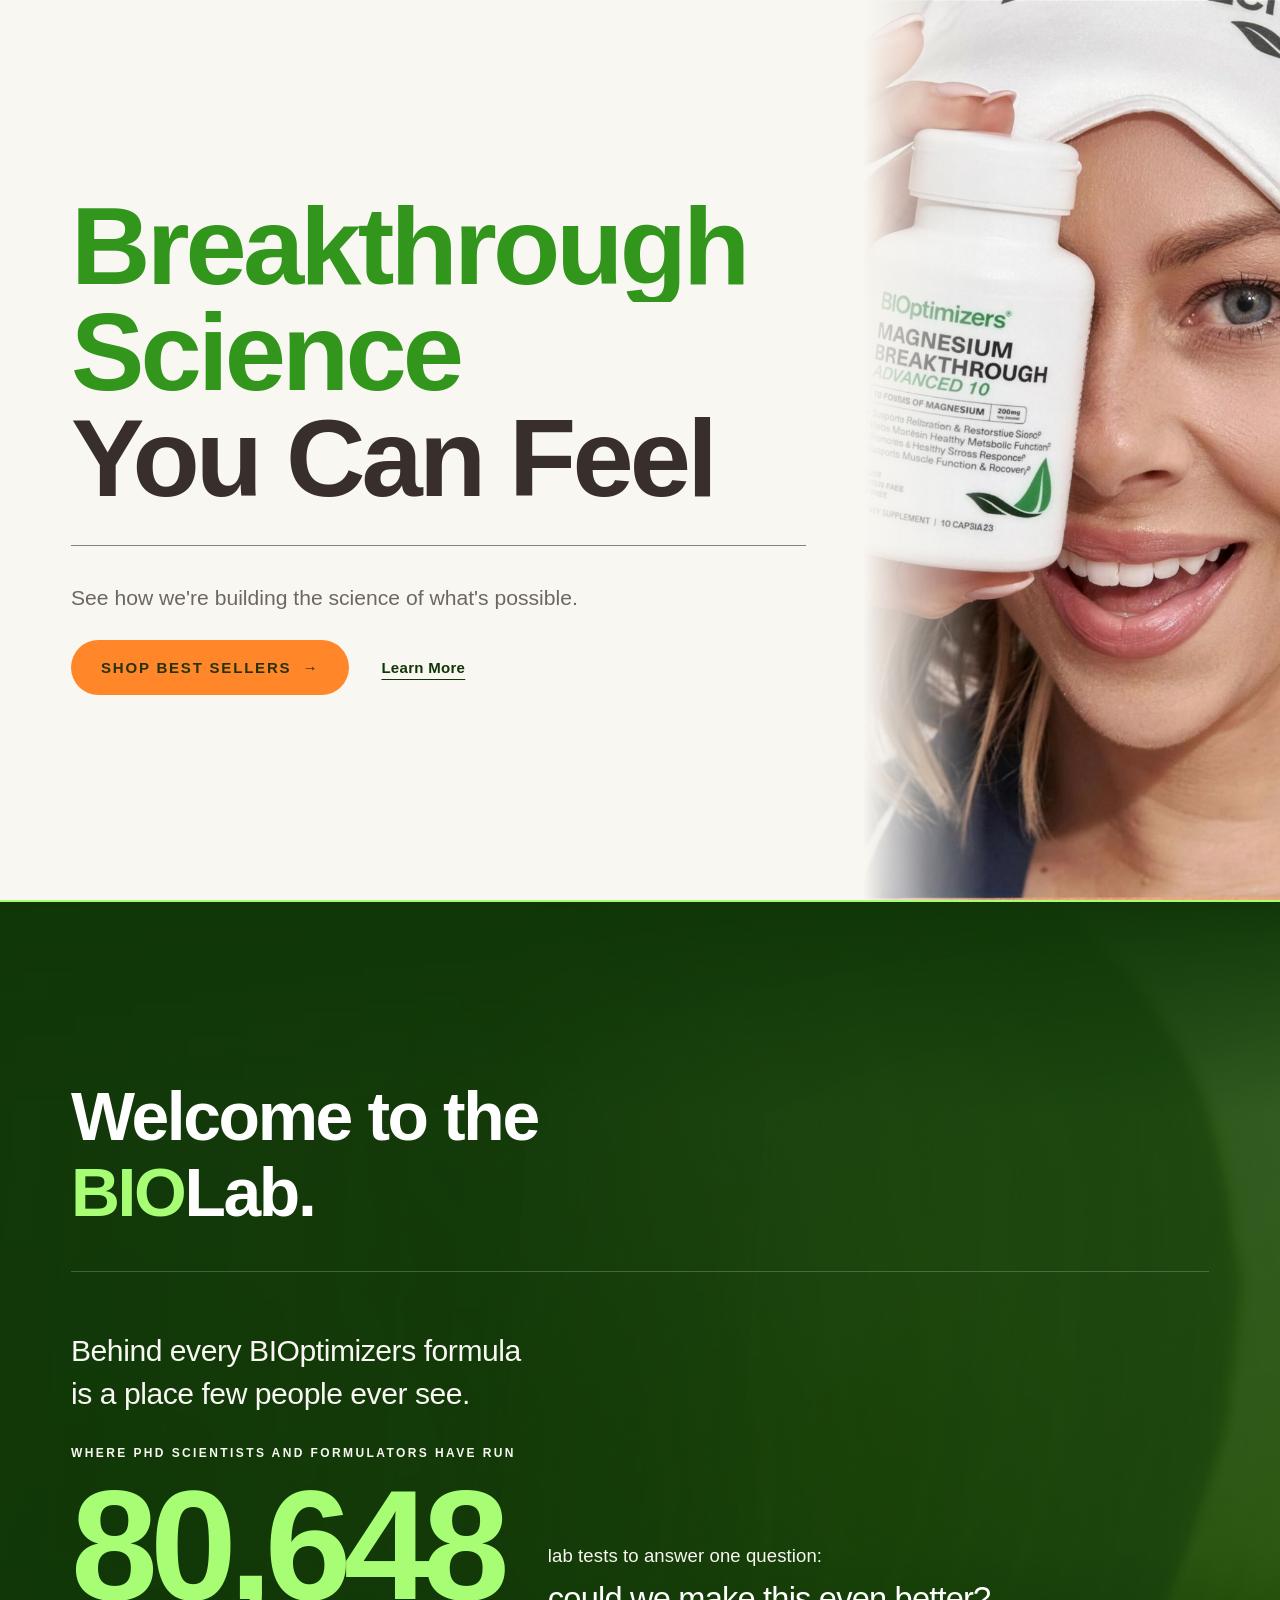
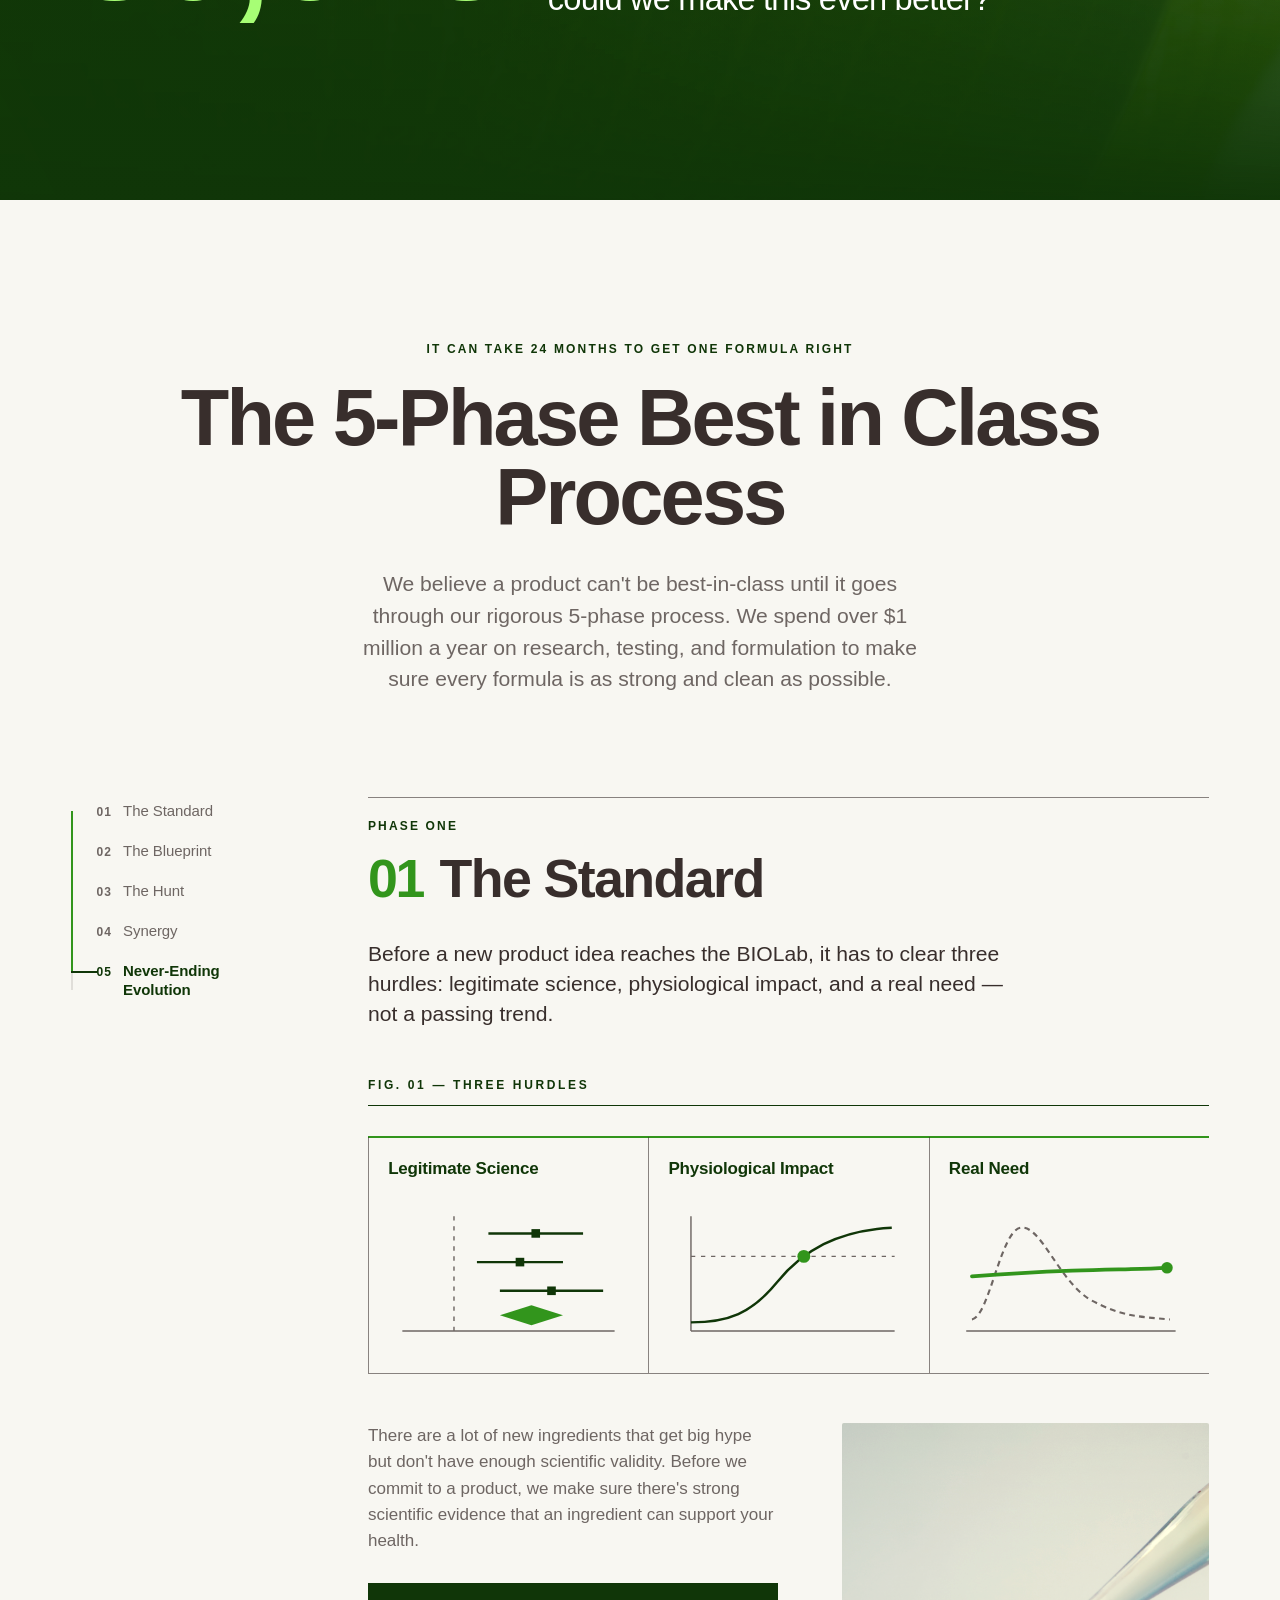
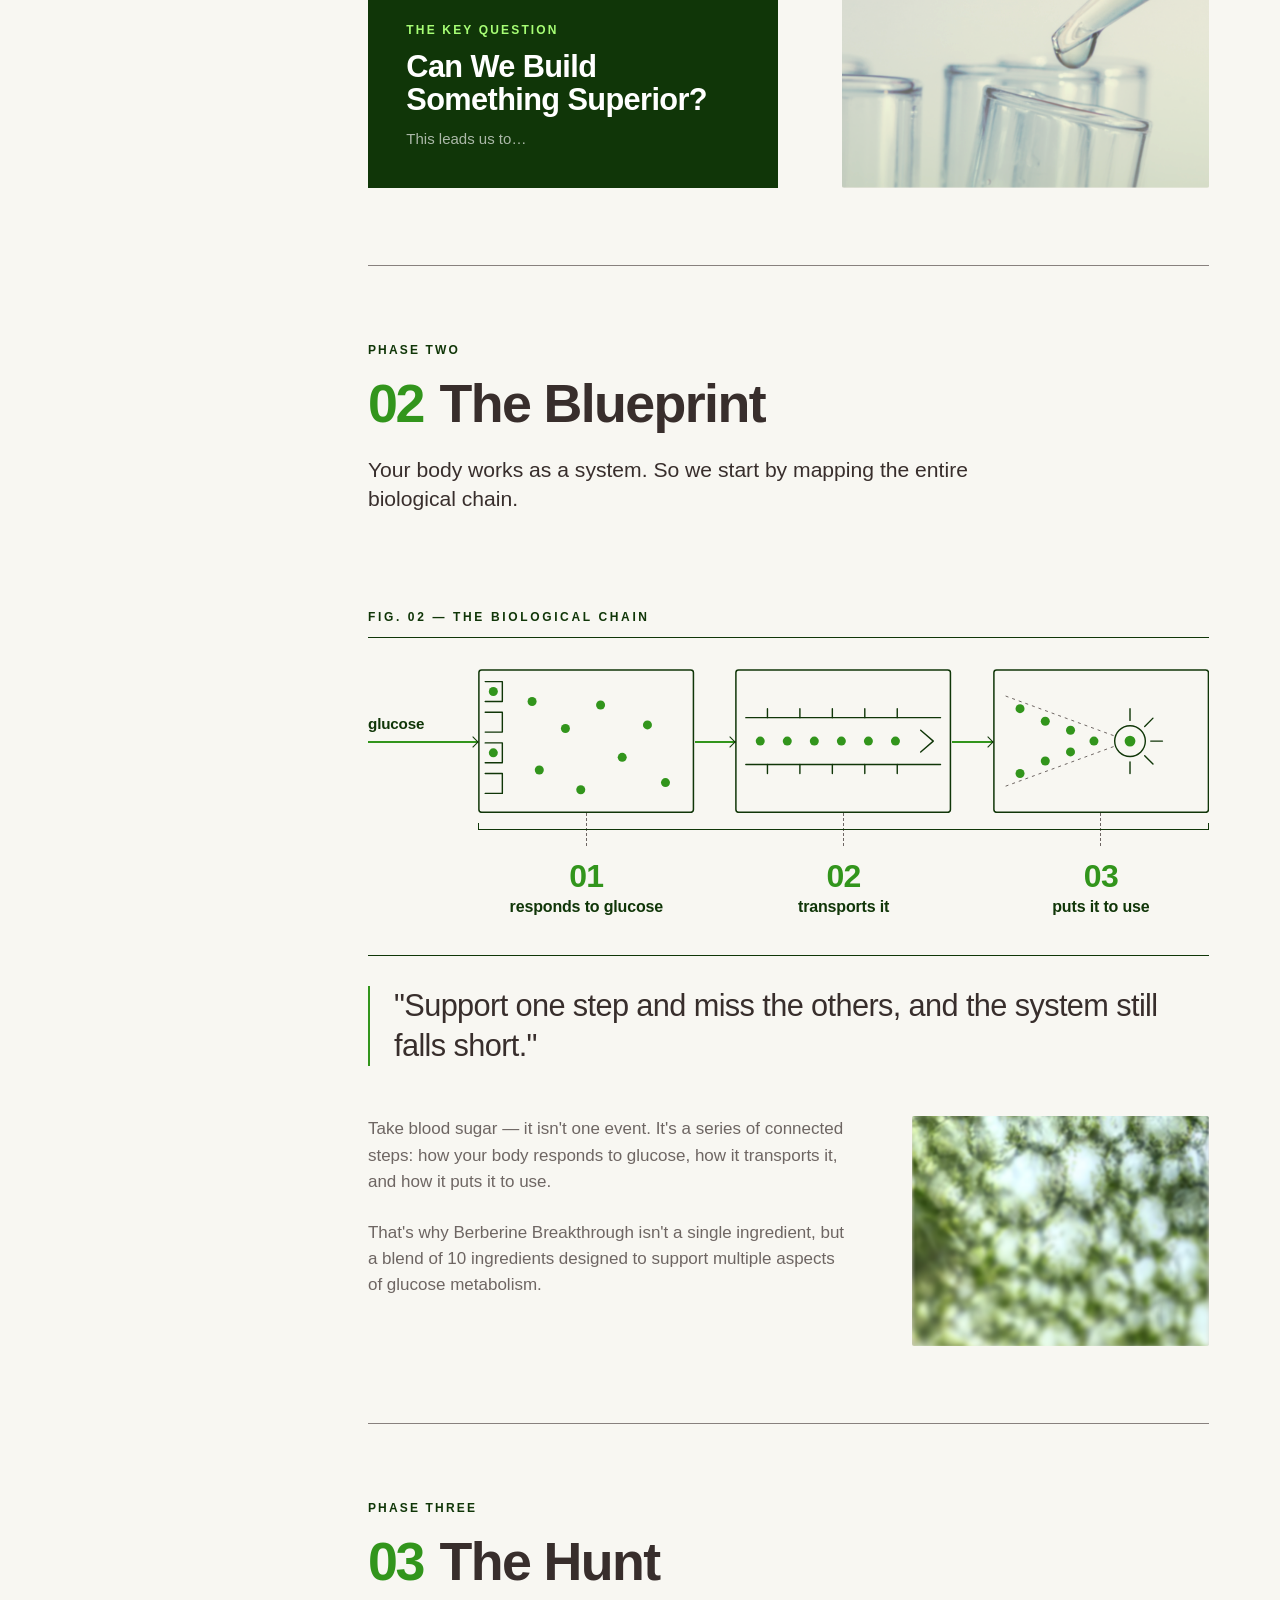
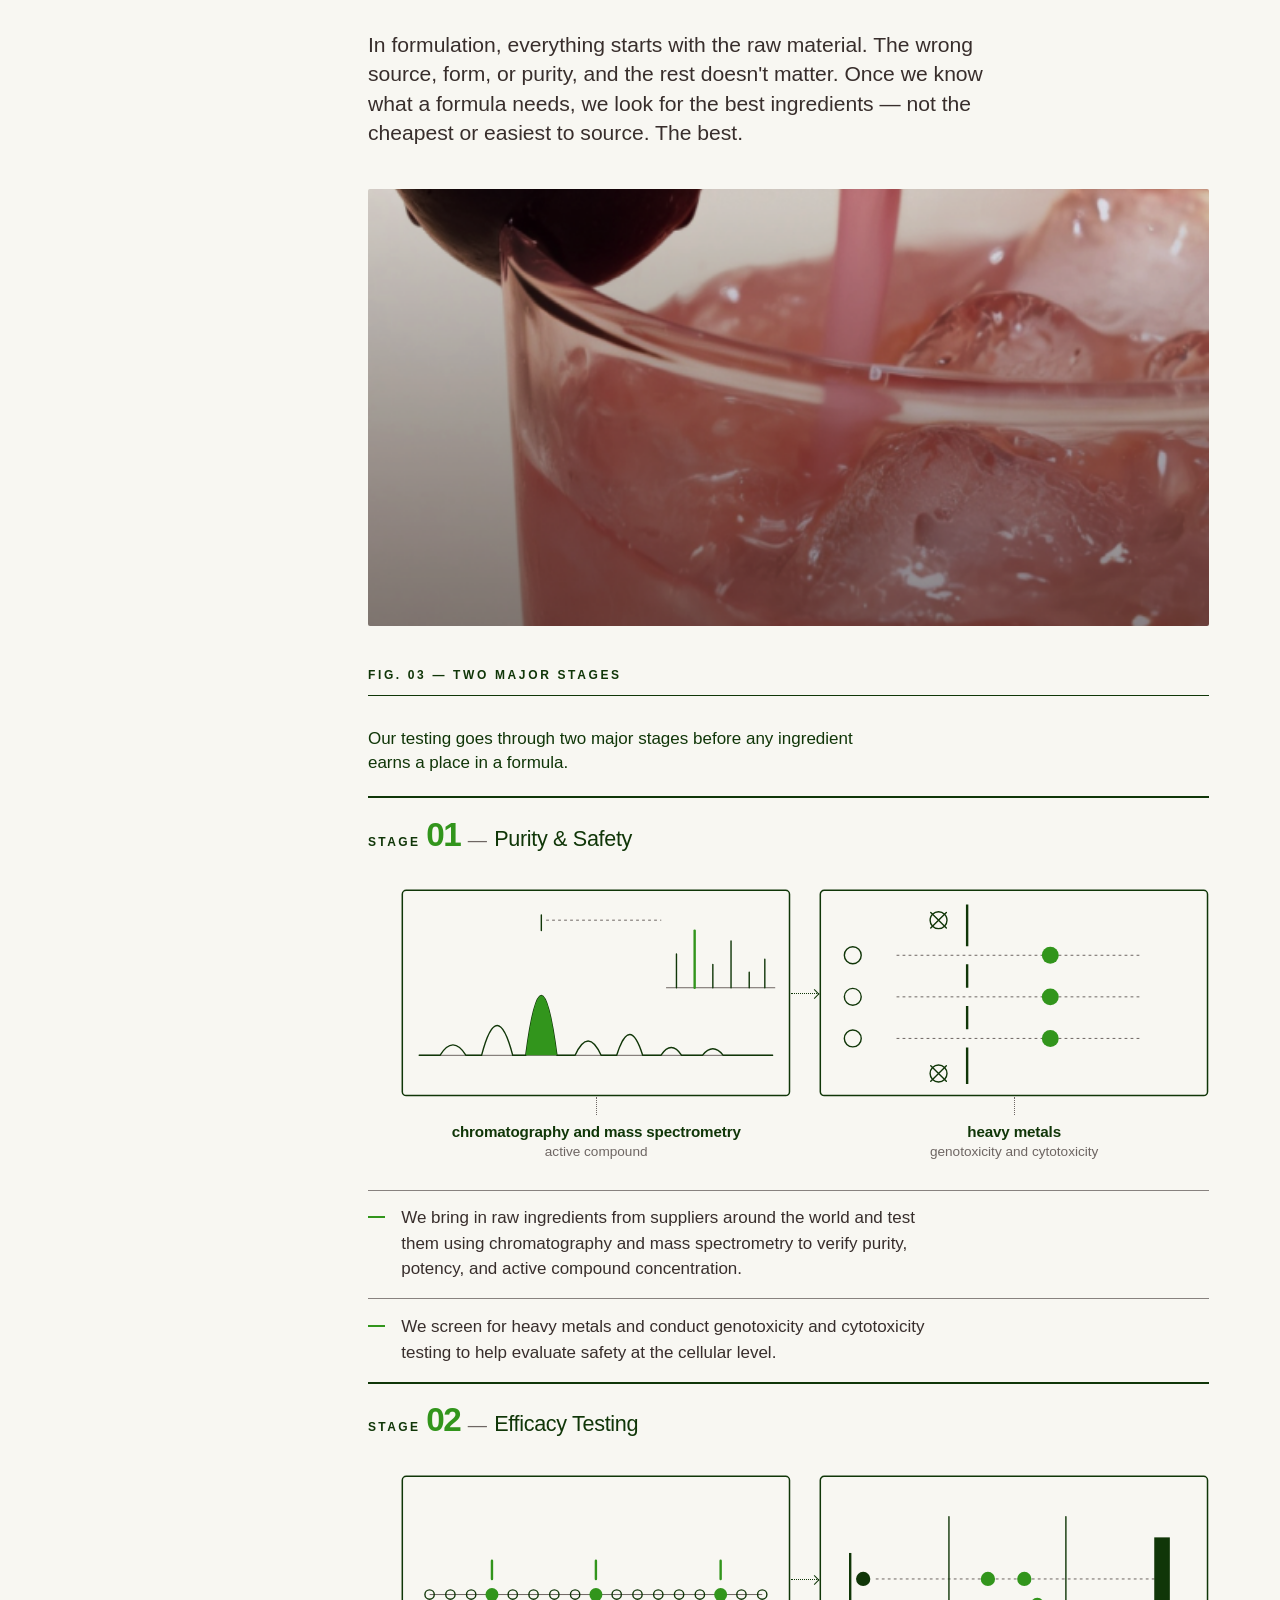
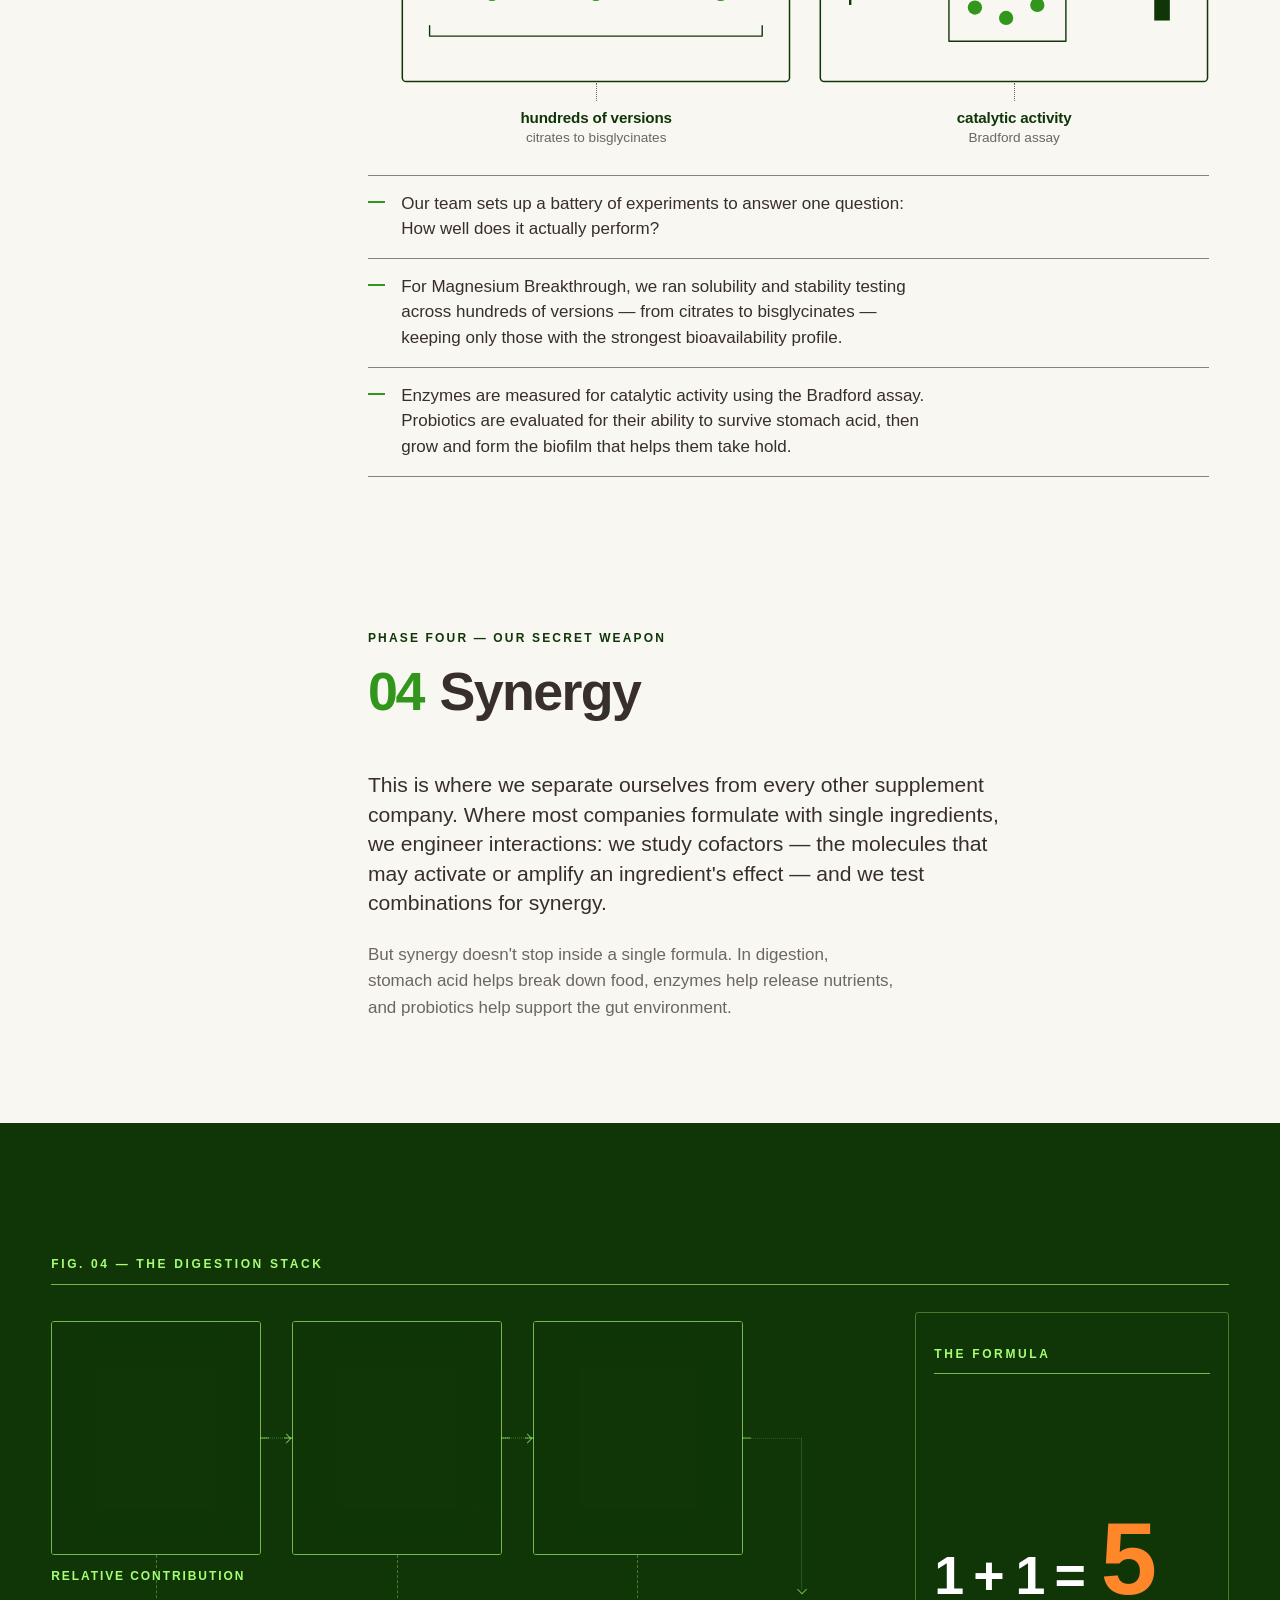
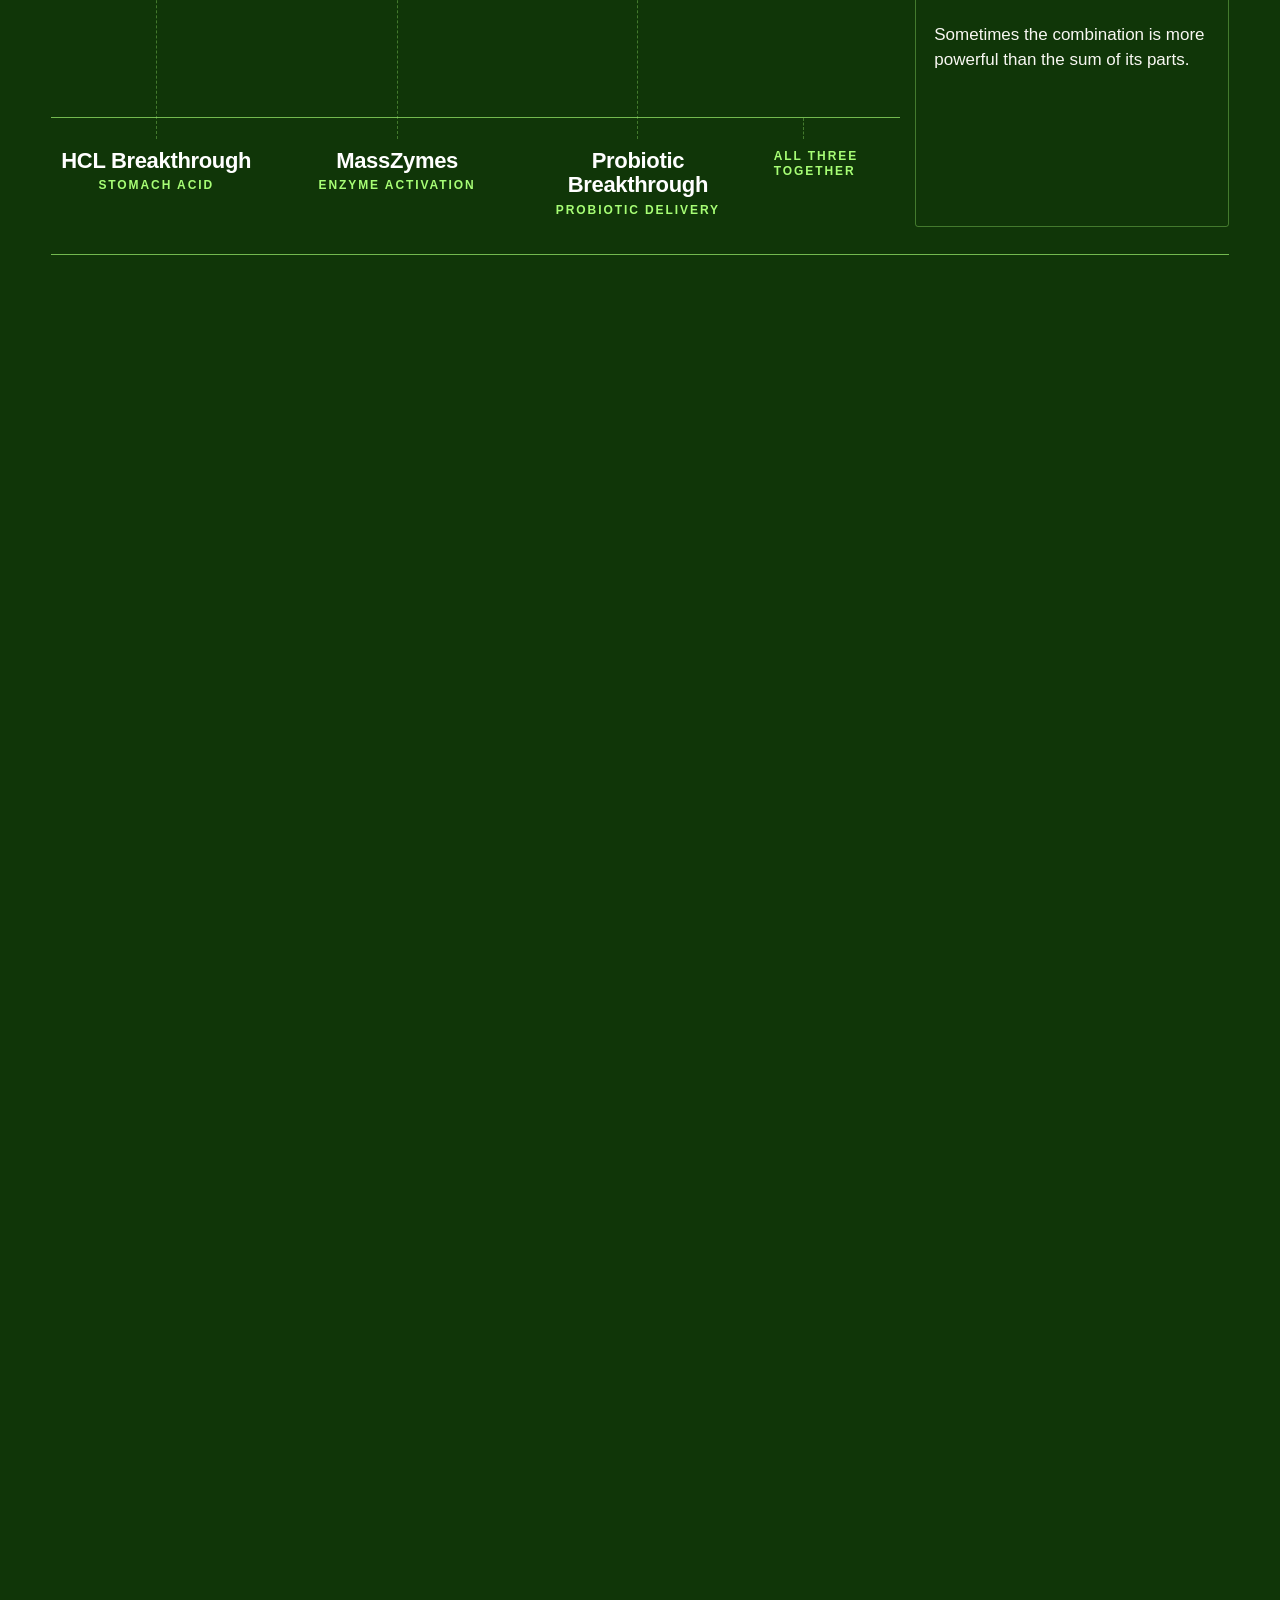
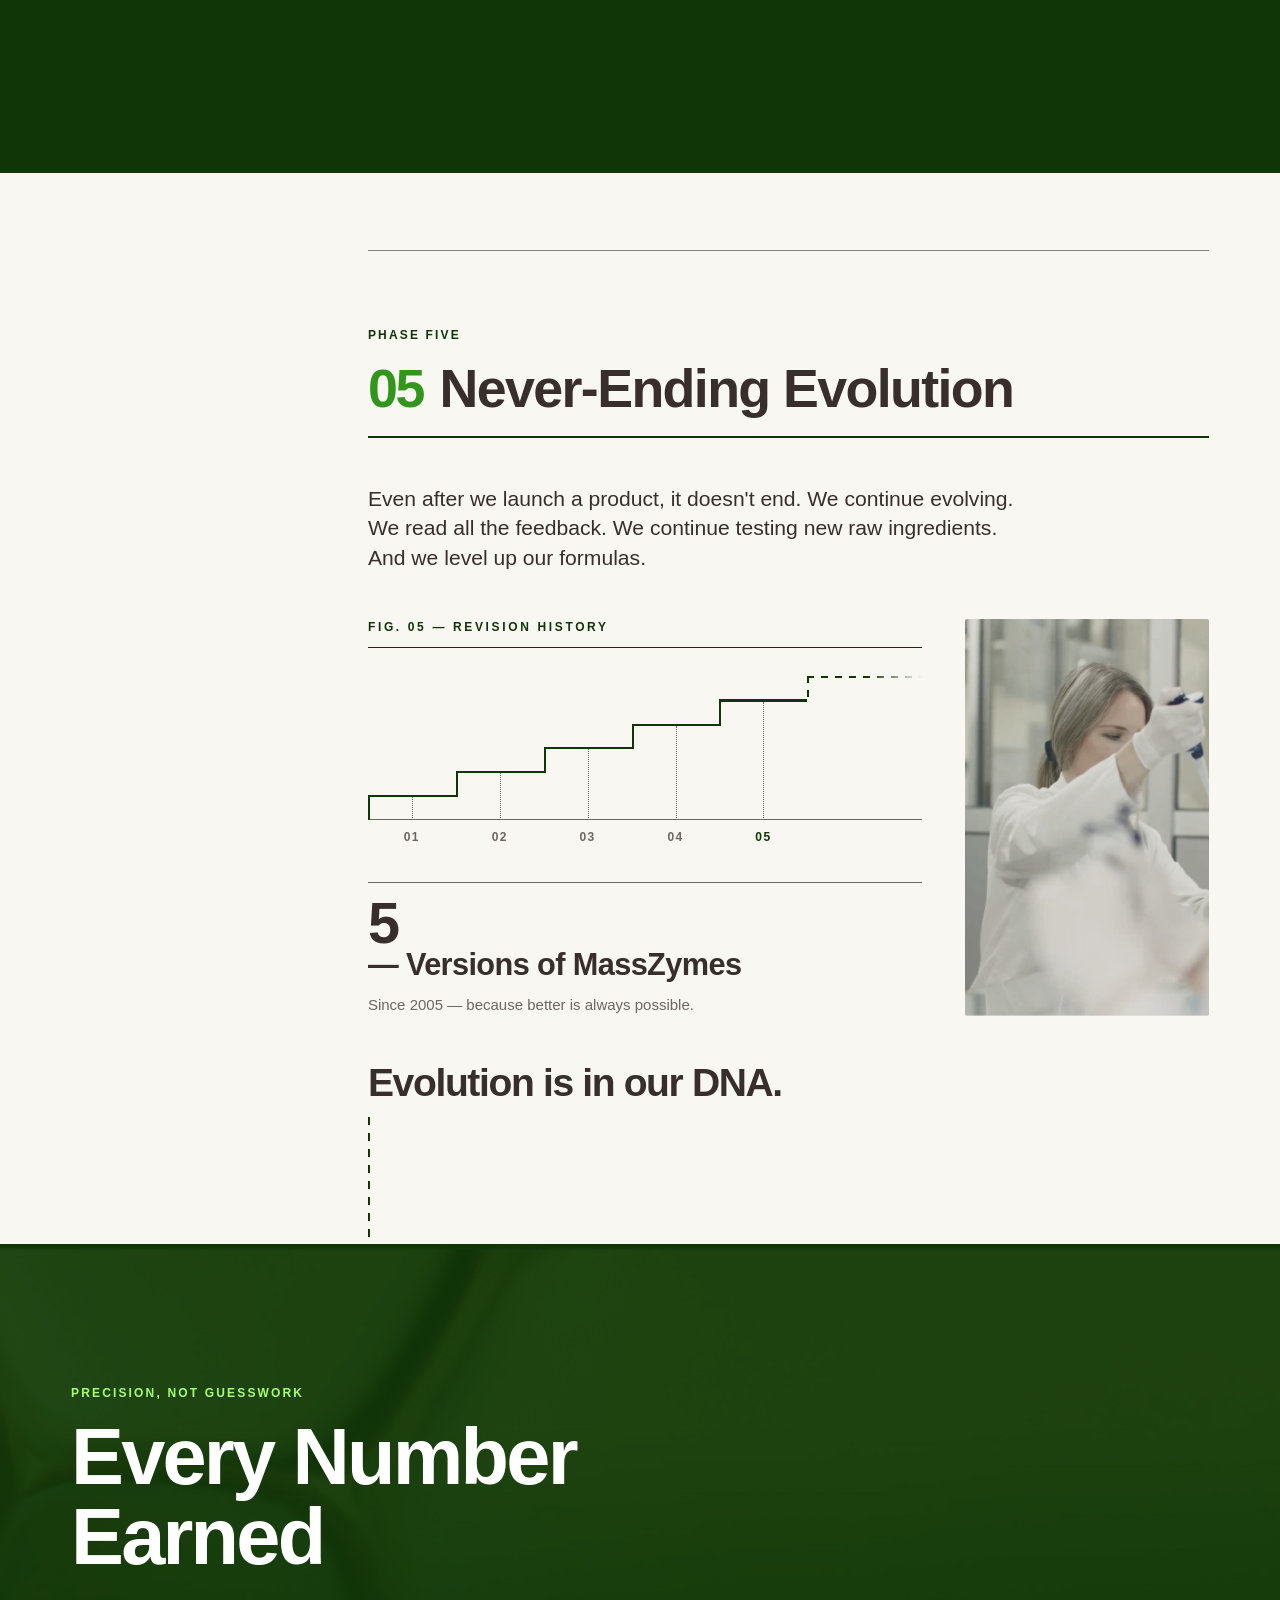
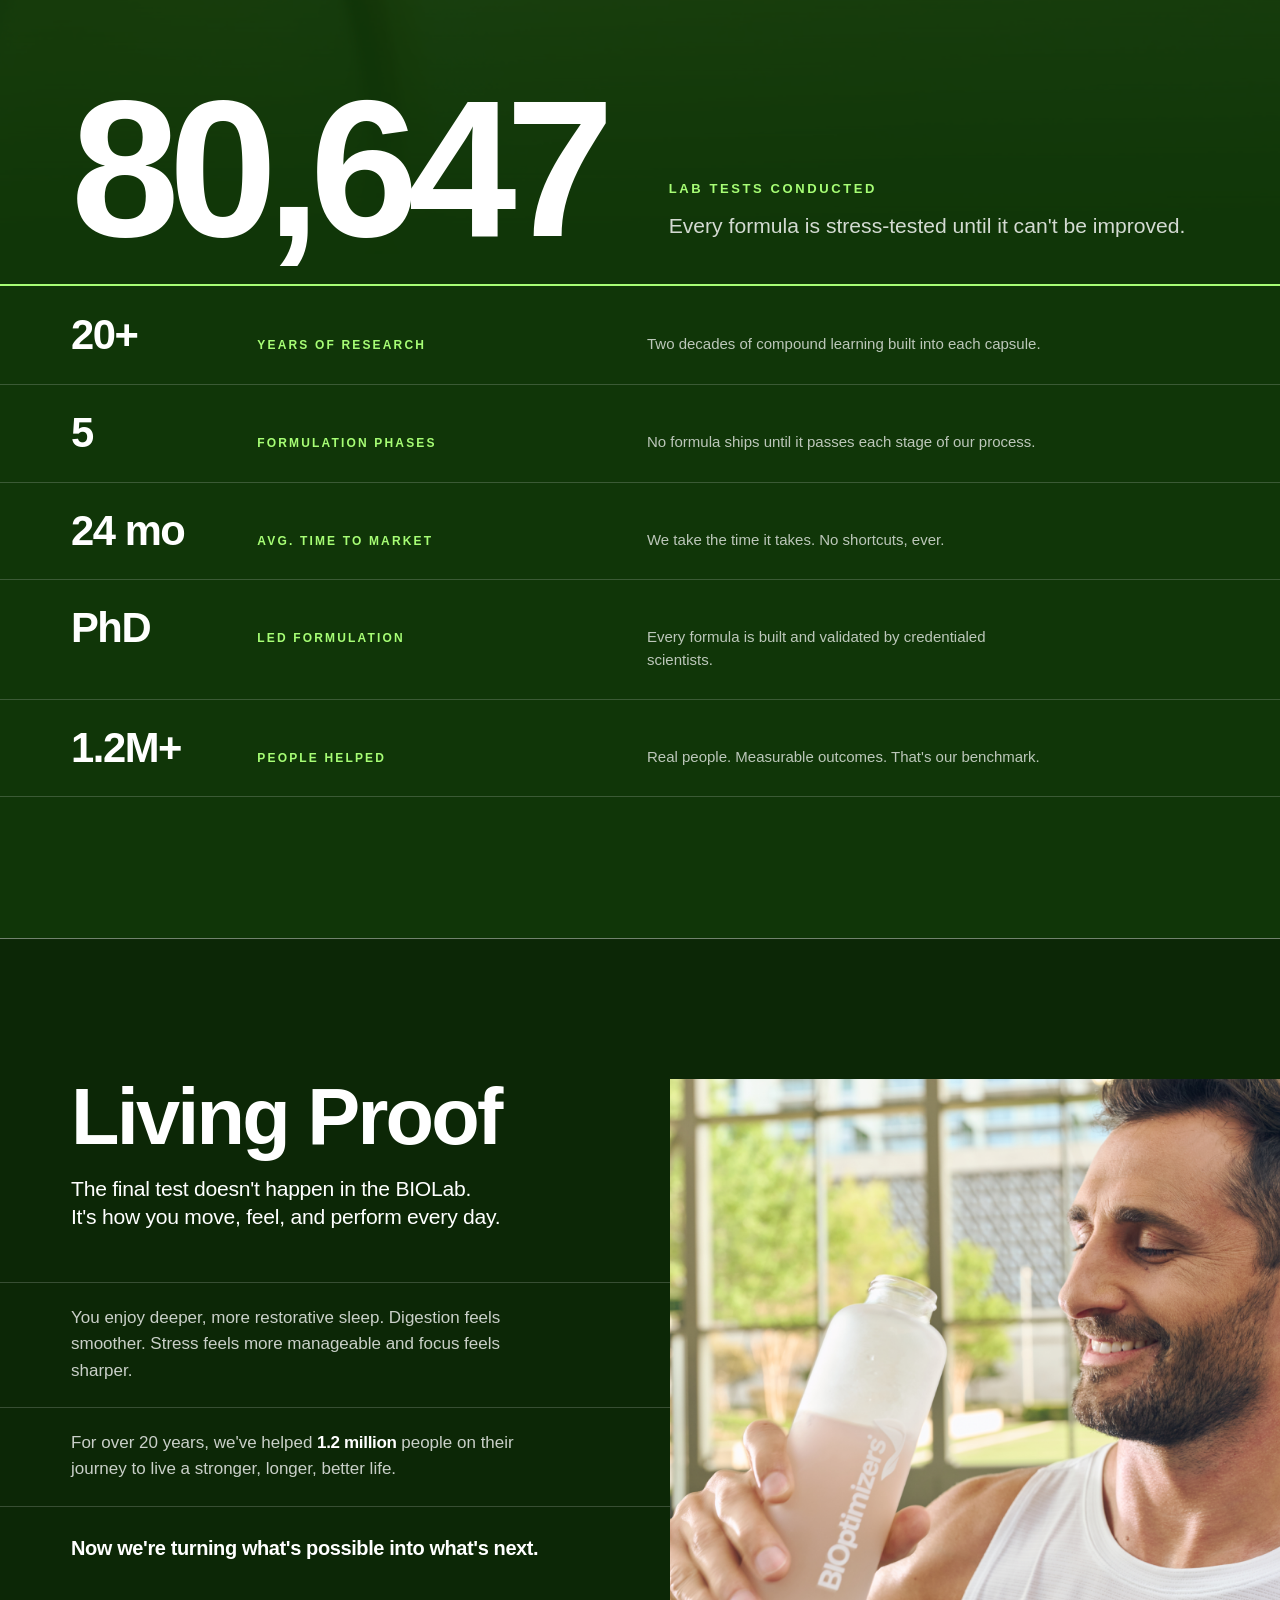
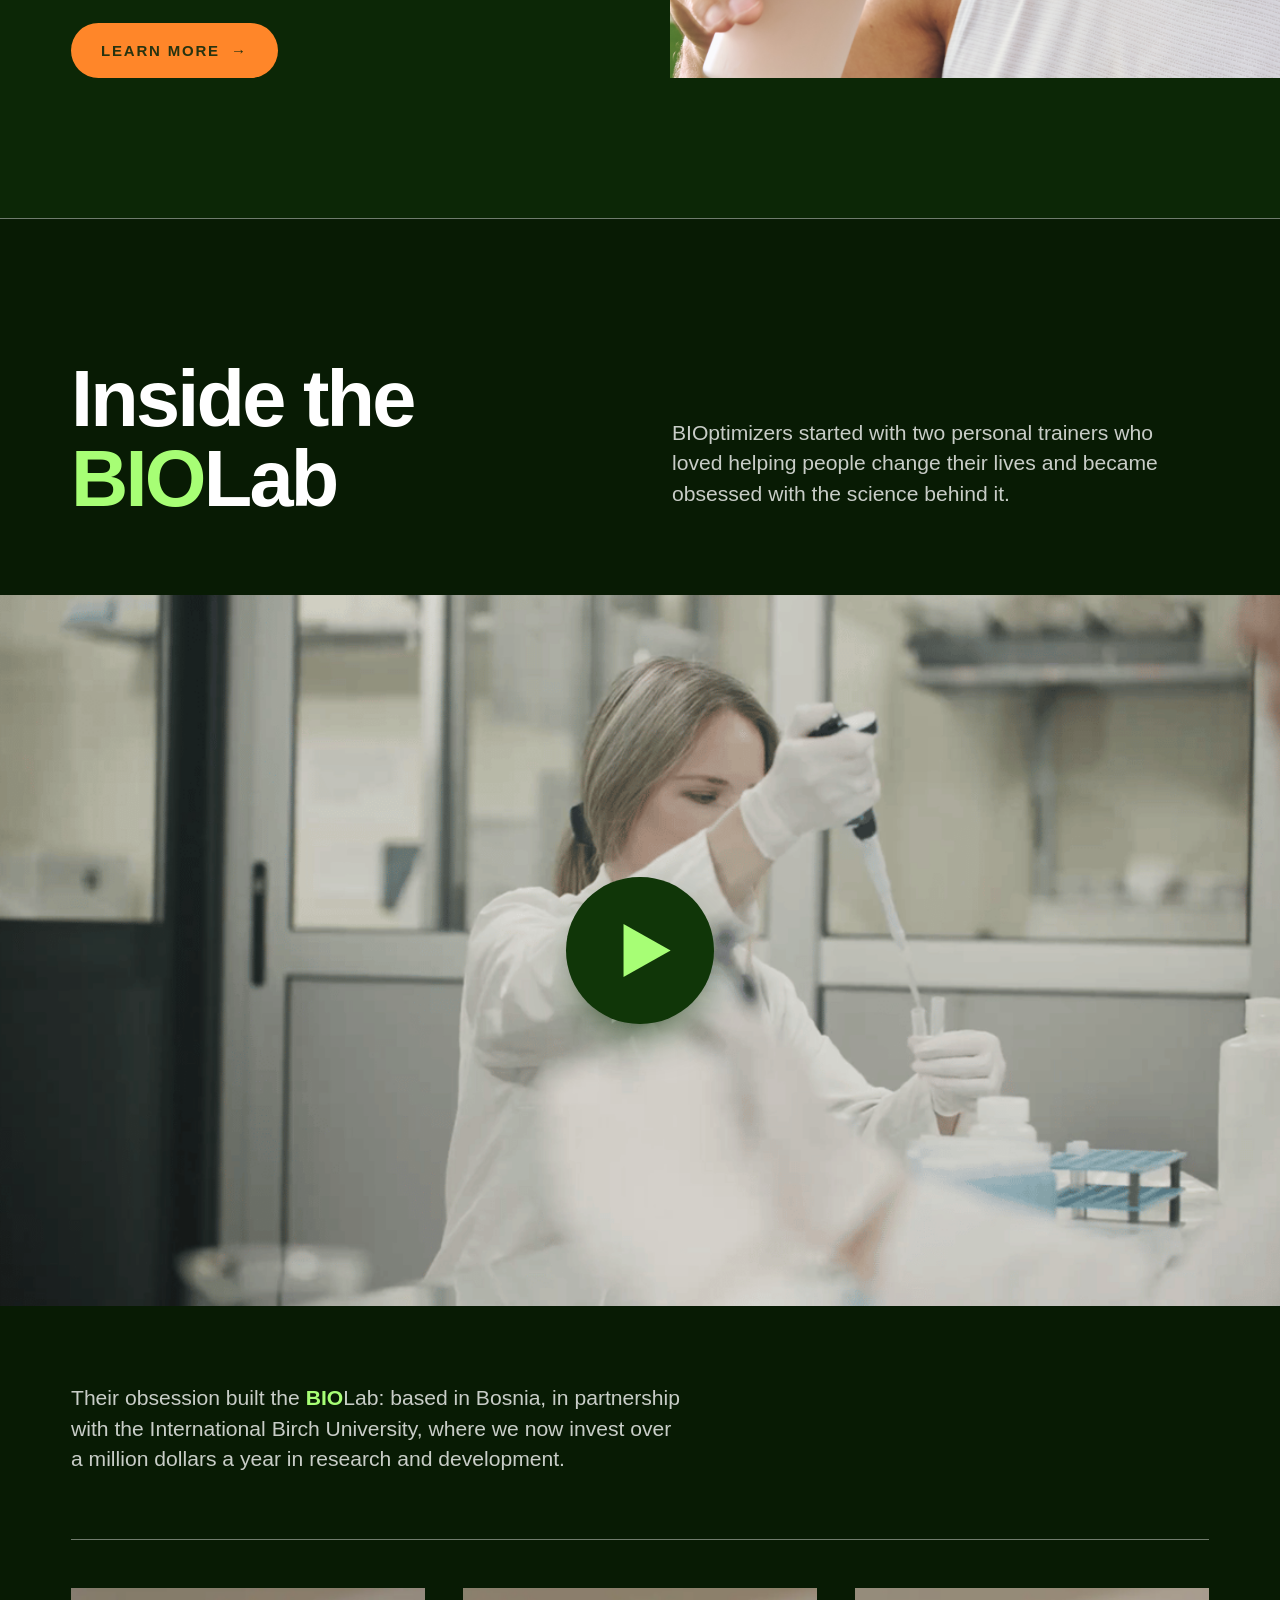
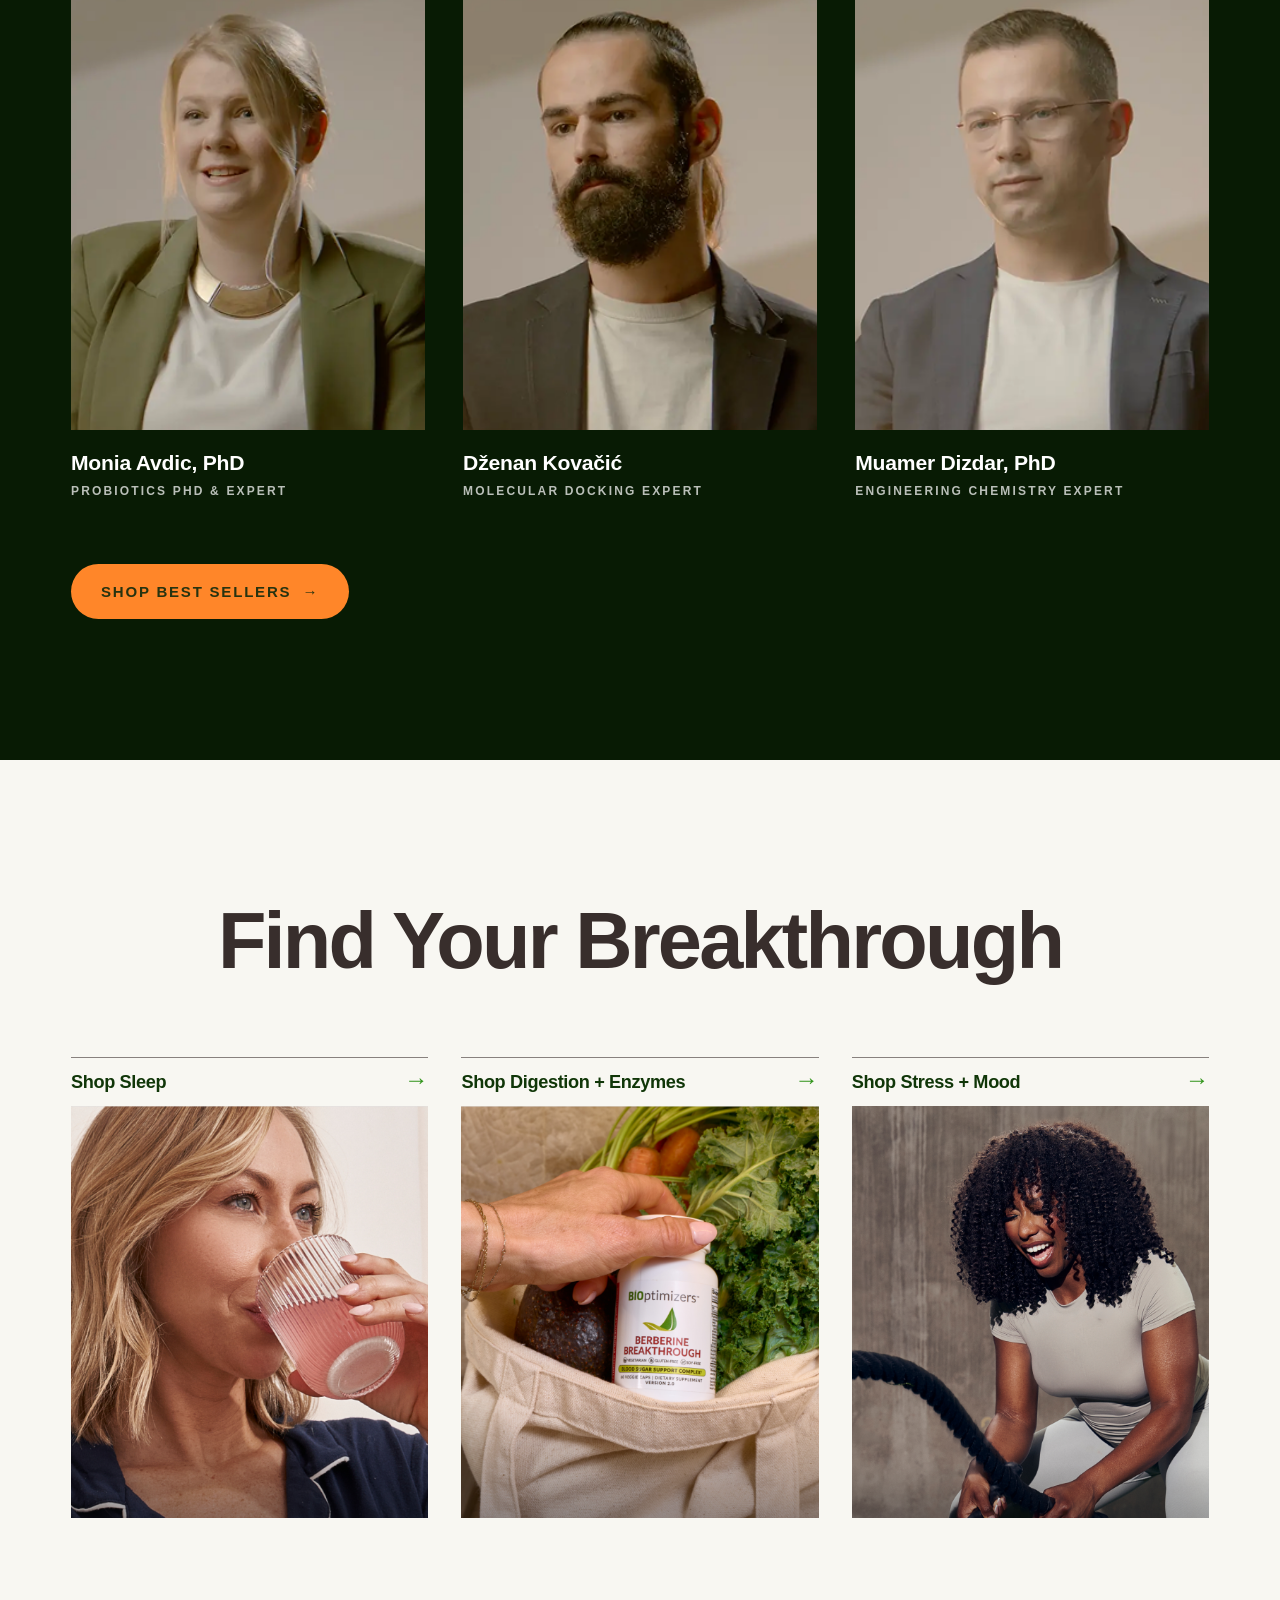
==== commit 40b17844: "Fig. 04: enzyme vessel regenerated as an 8s constant-density loop Trimming the old clip to an in-poi" ====
--- a/index.html
+++ b/index.html
@@ -901,7 +901,7 @@
                      script, the still a reader gets is the end of the process,
                      not the start of it. -->
                 <span class="vessel vessel--1" aria-hidden="true"><span class="vessel__bed"><video class="vessel__vid" data-syn="bed-1" src="./vessel-acid-erosion.mp4" poster="./vessel-acid-erosion.jpg" muted playsinline preload="none" tabindex="-1" disablepictureinpicture></video></span><span class="vessel__pipe"><span data-syn="flow-1"></span></span></span>
-                <span class="vessel vessel--2" aria-hidden="true"><span class="vessel__bed"><video class="vessel__vid" data-syn="bed-2" src="./vessel-enzyme-plume.mp4" poster="./vessel-enzyme-plume.jpg" muted playsinline preload="none" tabindex="-1" disablepictureinpicture data-in="1.55"></video></span><span class="vessel__pipe"><span data-syn="flow-2"></span></span></span>
+                <span class="vessel vessel--2" aria-hidden="true"><span class="vessel__bed"><video class="vessel__vid" data-syn="bed-2" src="./vessel-enzyme-plume.mp4" poster="./vessel-enzyme-plume.jpg" muted playsinline preload="none" tabindex="-1" disablepictureinpicture></video></span><span class="vessel__pipe"><span data-syn="flow-2"></span></span></span>
                 <span class="vessel vessel--3" aria-hidden="true"><span class="vessel__bed"><video class="vessel__vid" data-syn="bed-3" src="./vessel-probiotic-colony.mp4" poster="./vessel-probiotic-colony.jpg" muted playsinline preload="none" tabindex="-1" disablepictureinpicture data-in="0.2"></video></span><span class="vessel__pipe"><span data-syn="flow-3"></span></span></span>
 
                 <!-- YIELD. Three equal contributions, and then the total, which
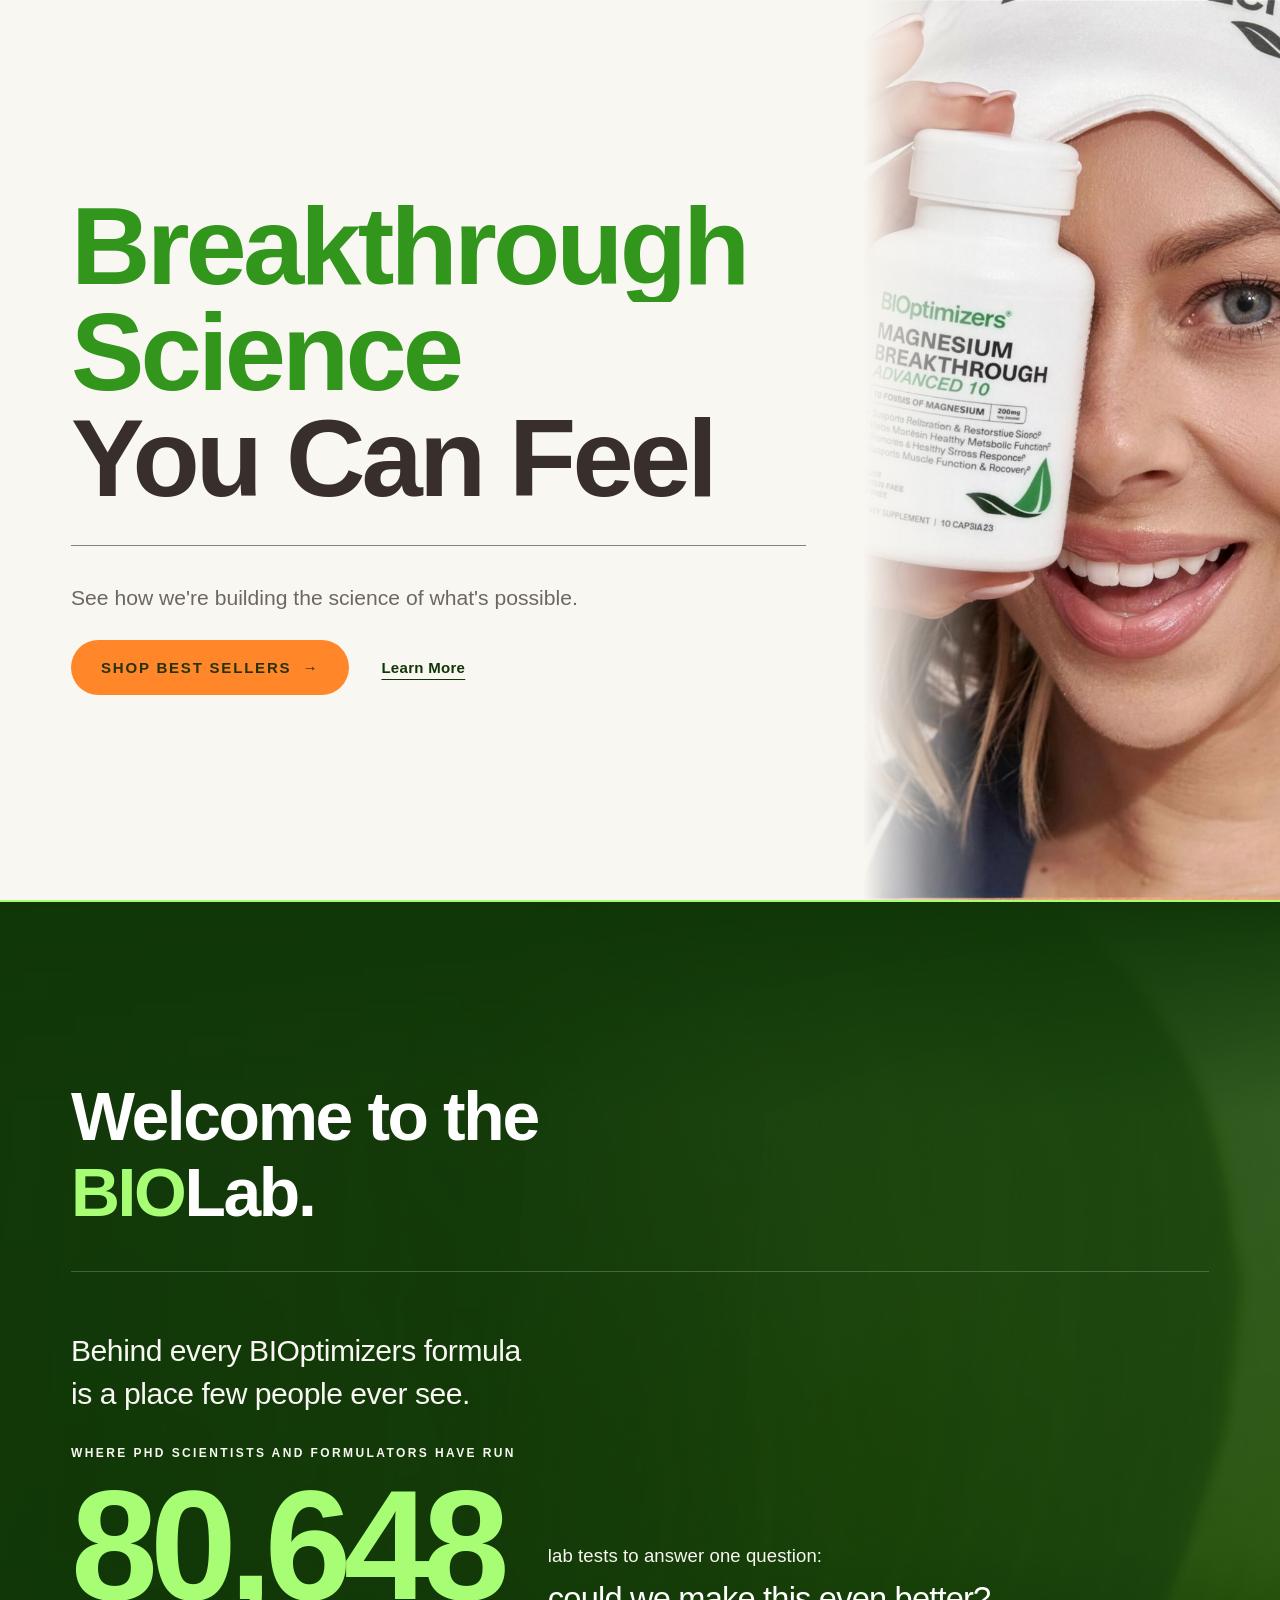
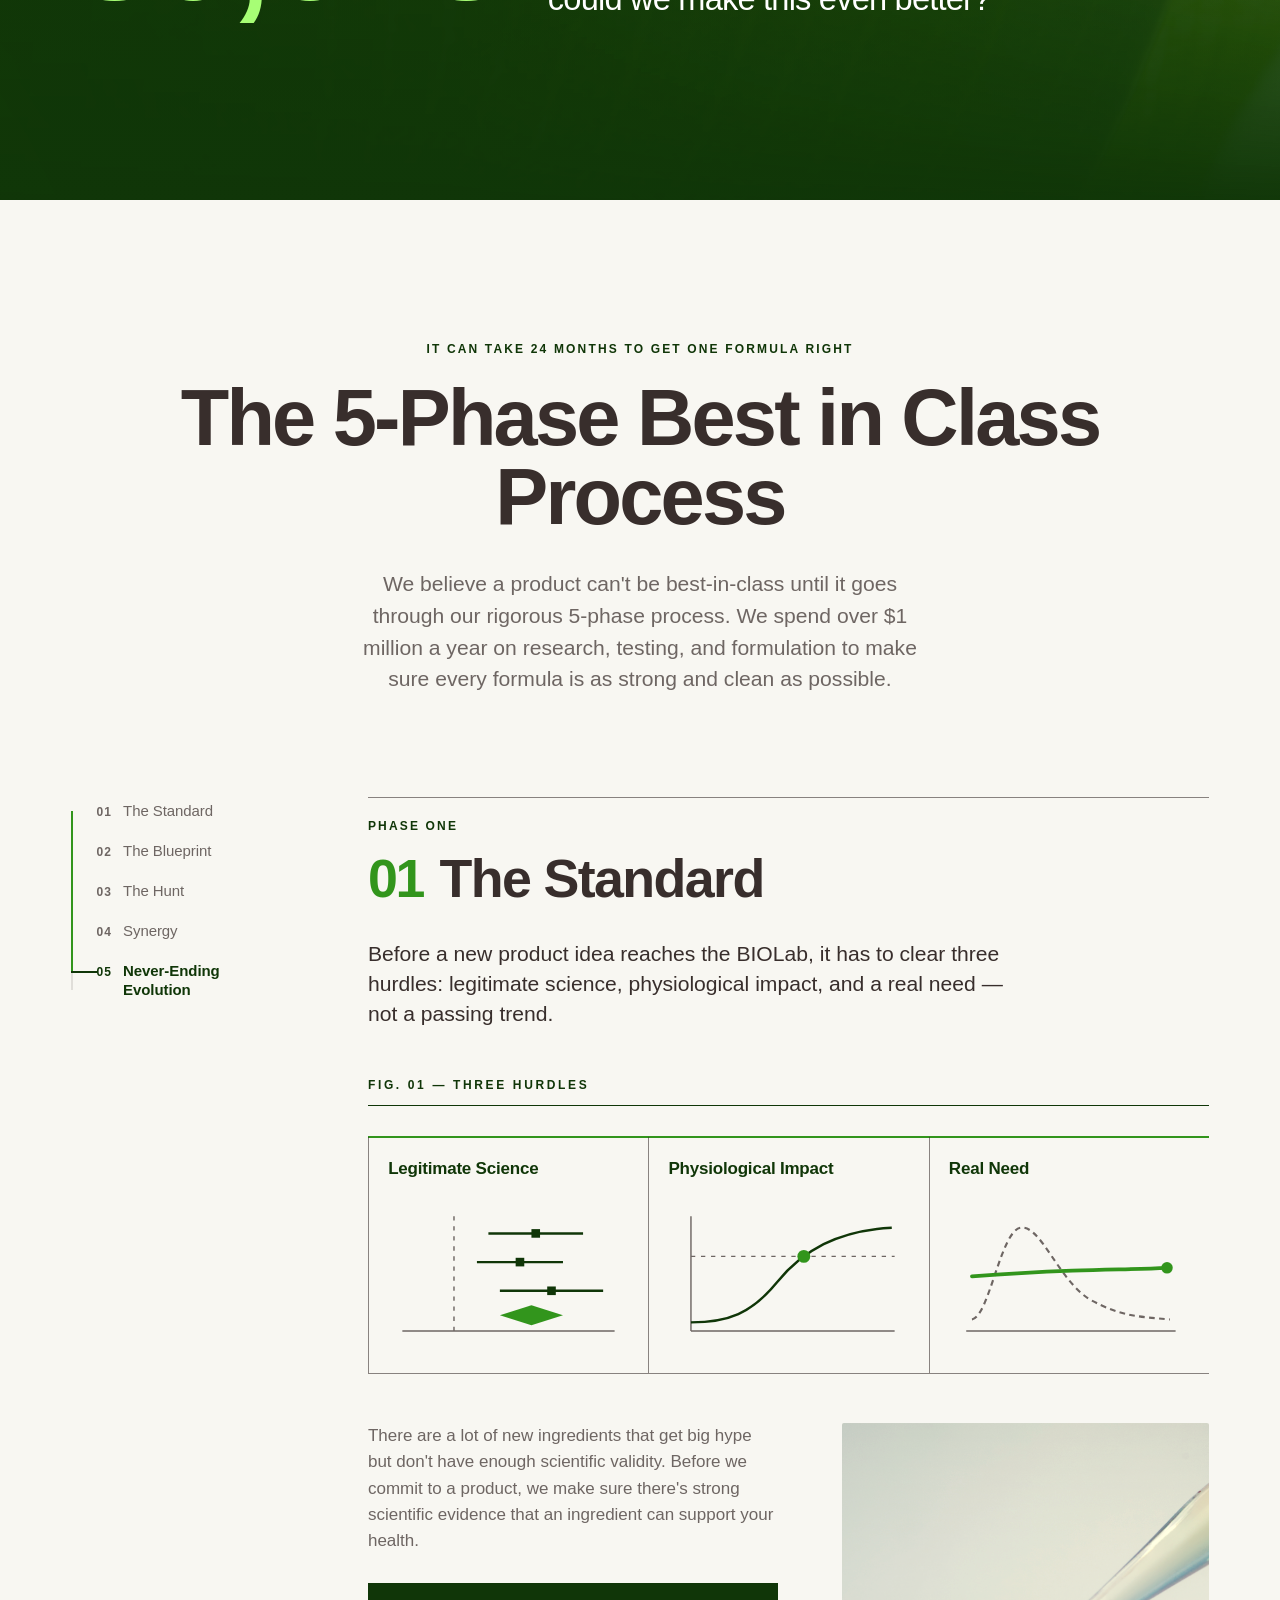
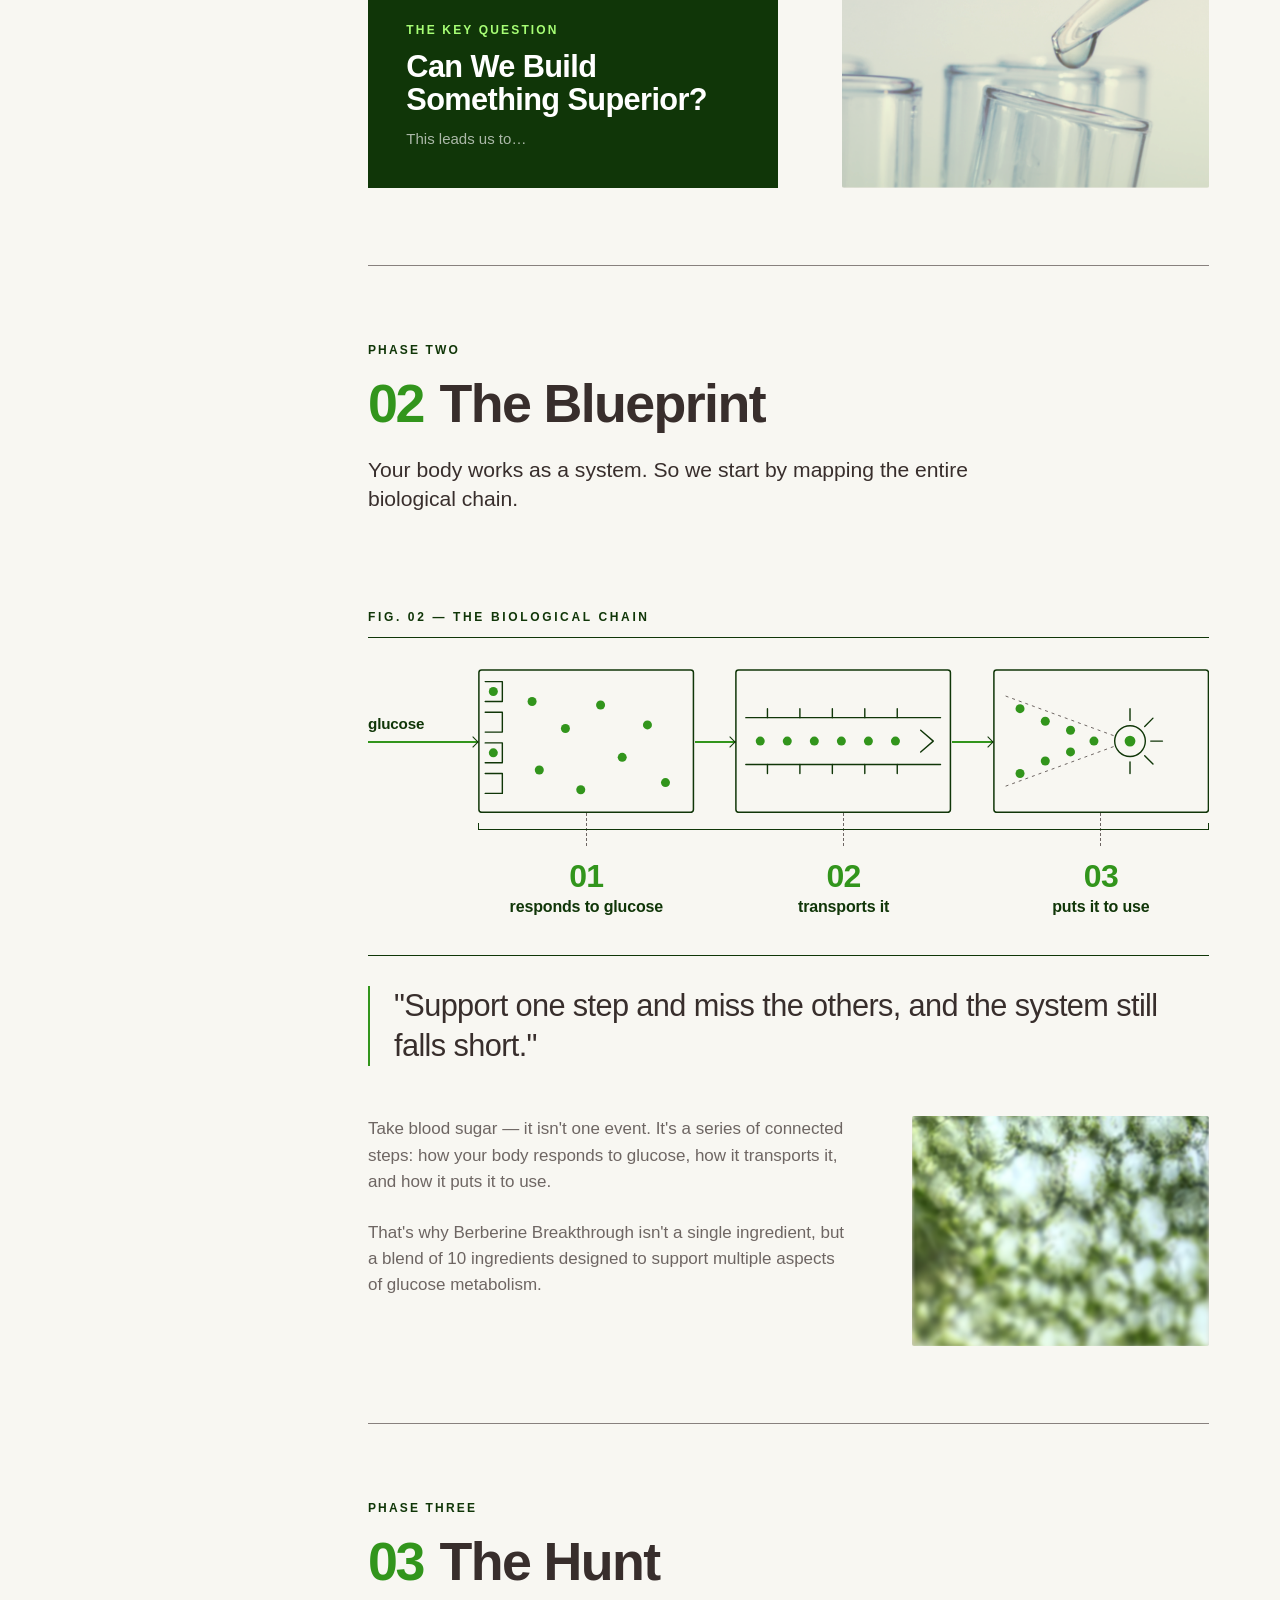
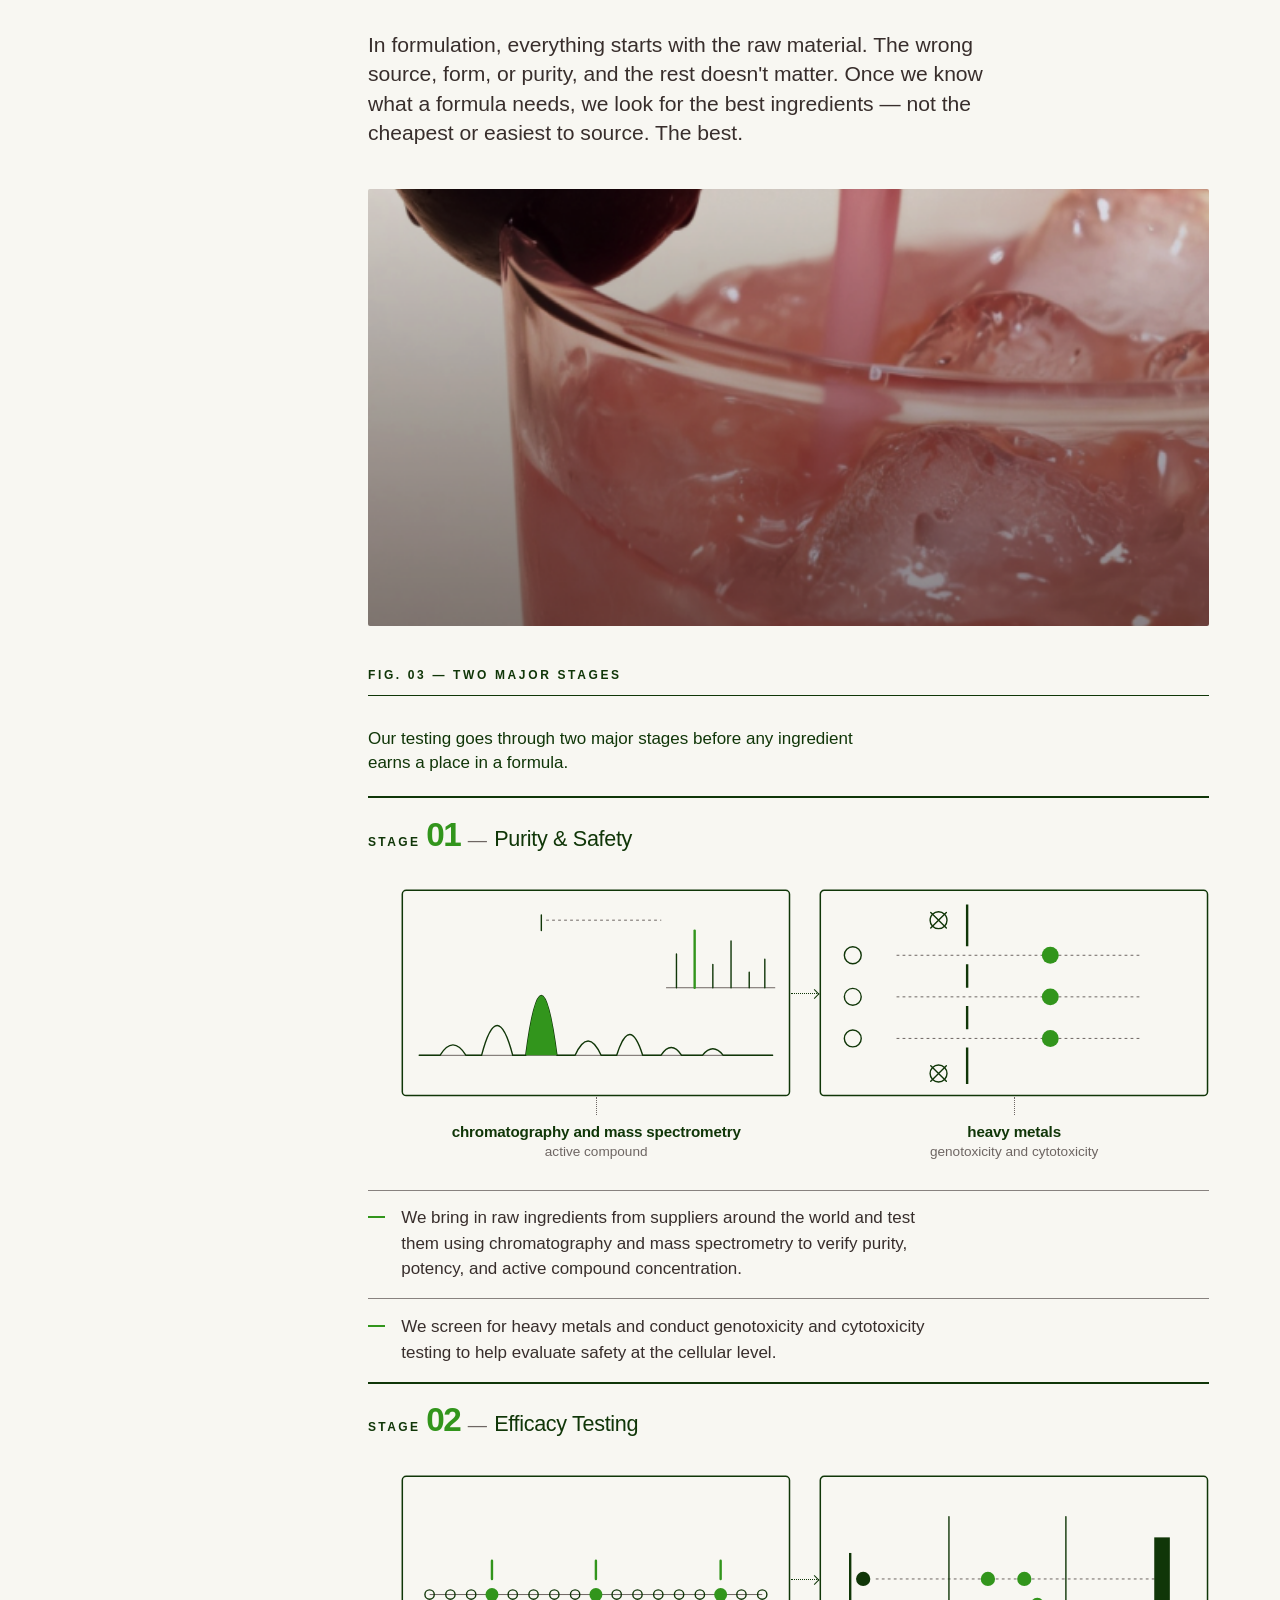
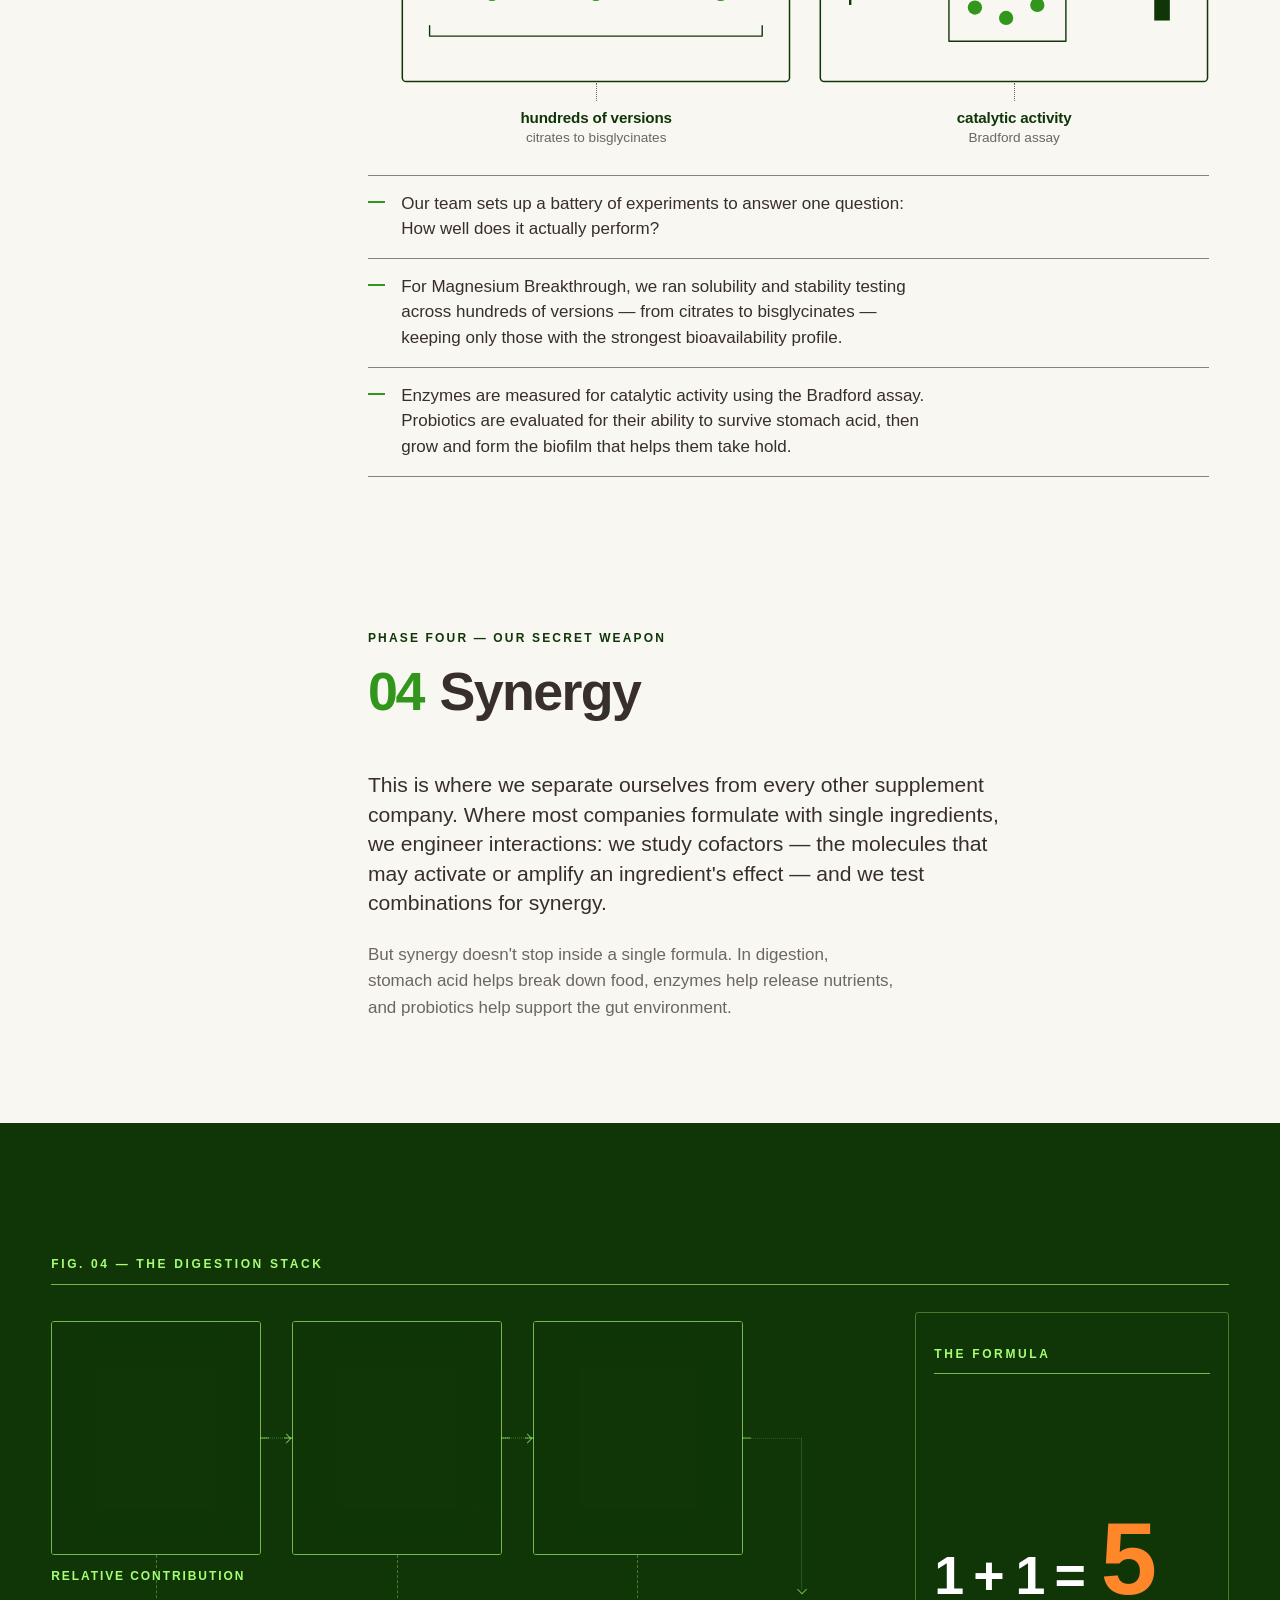
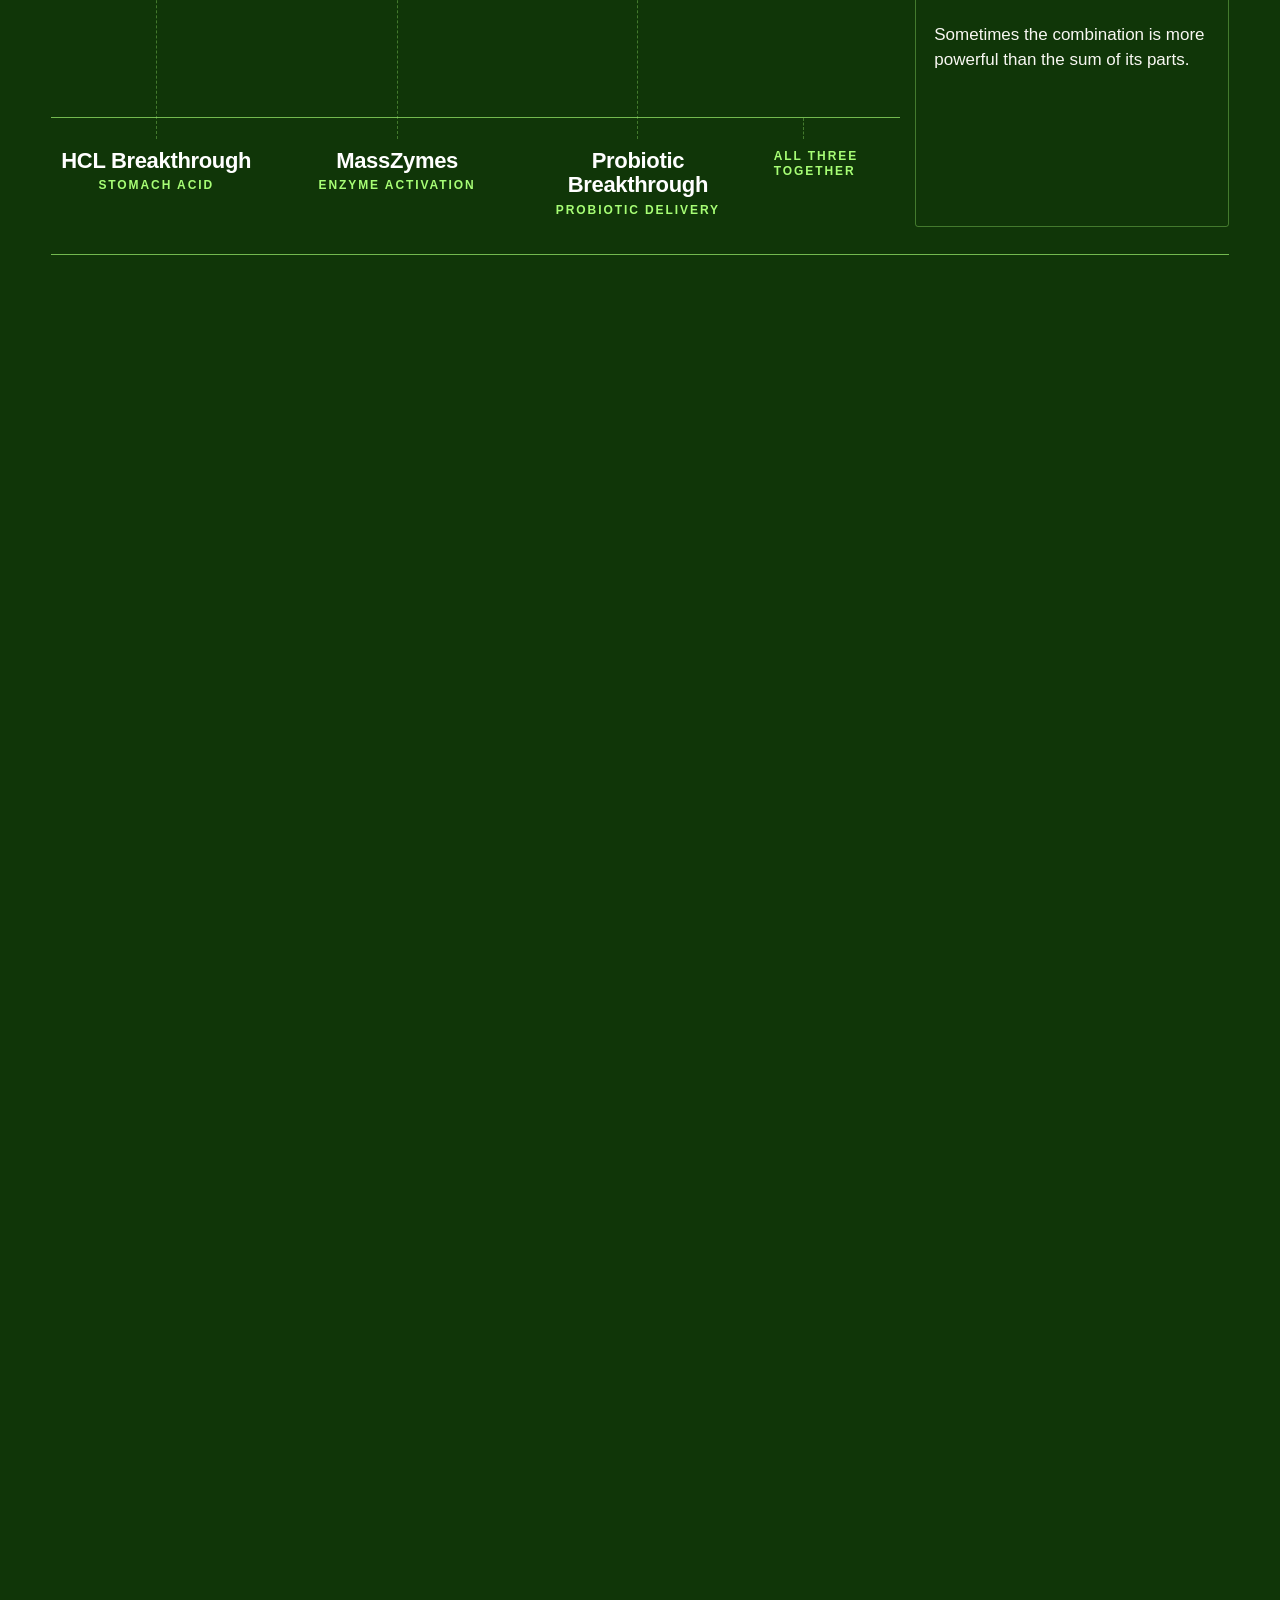
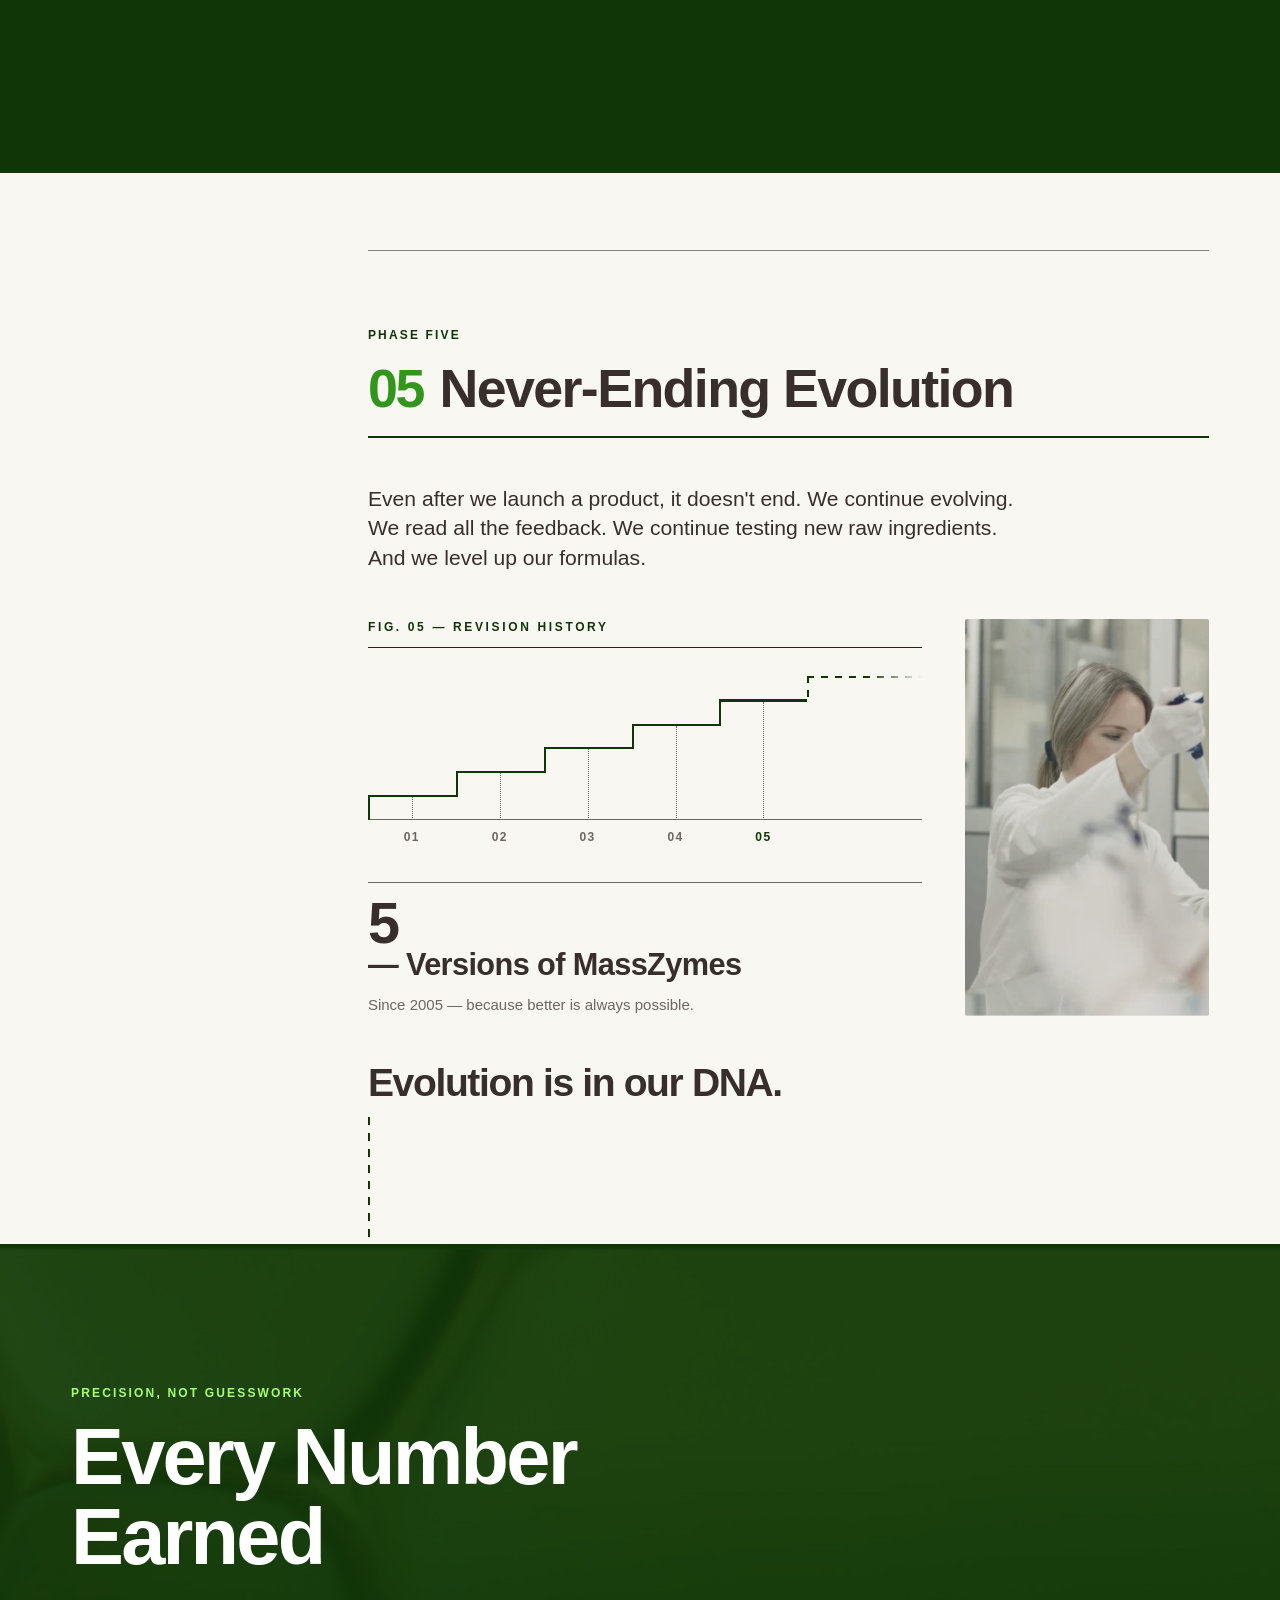
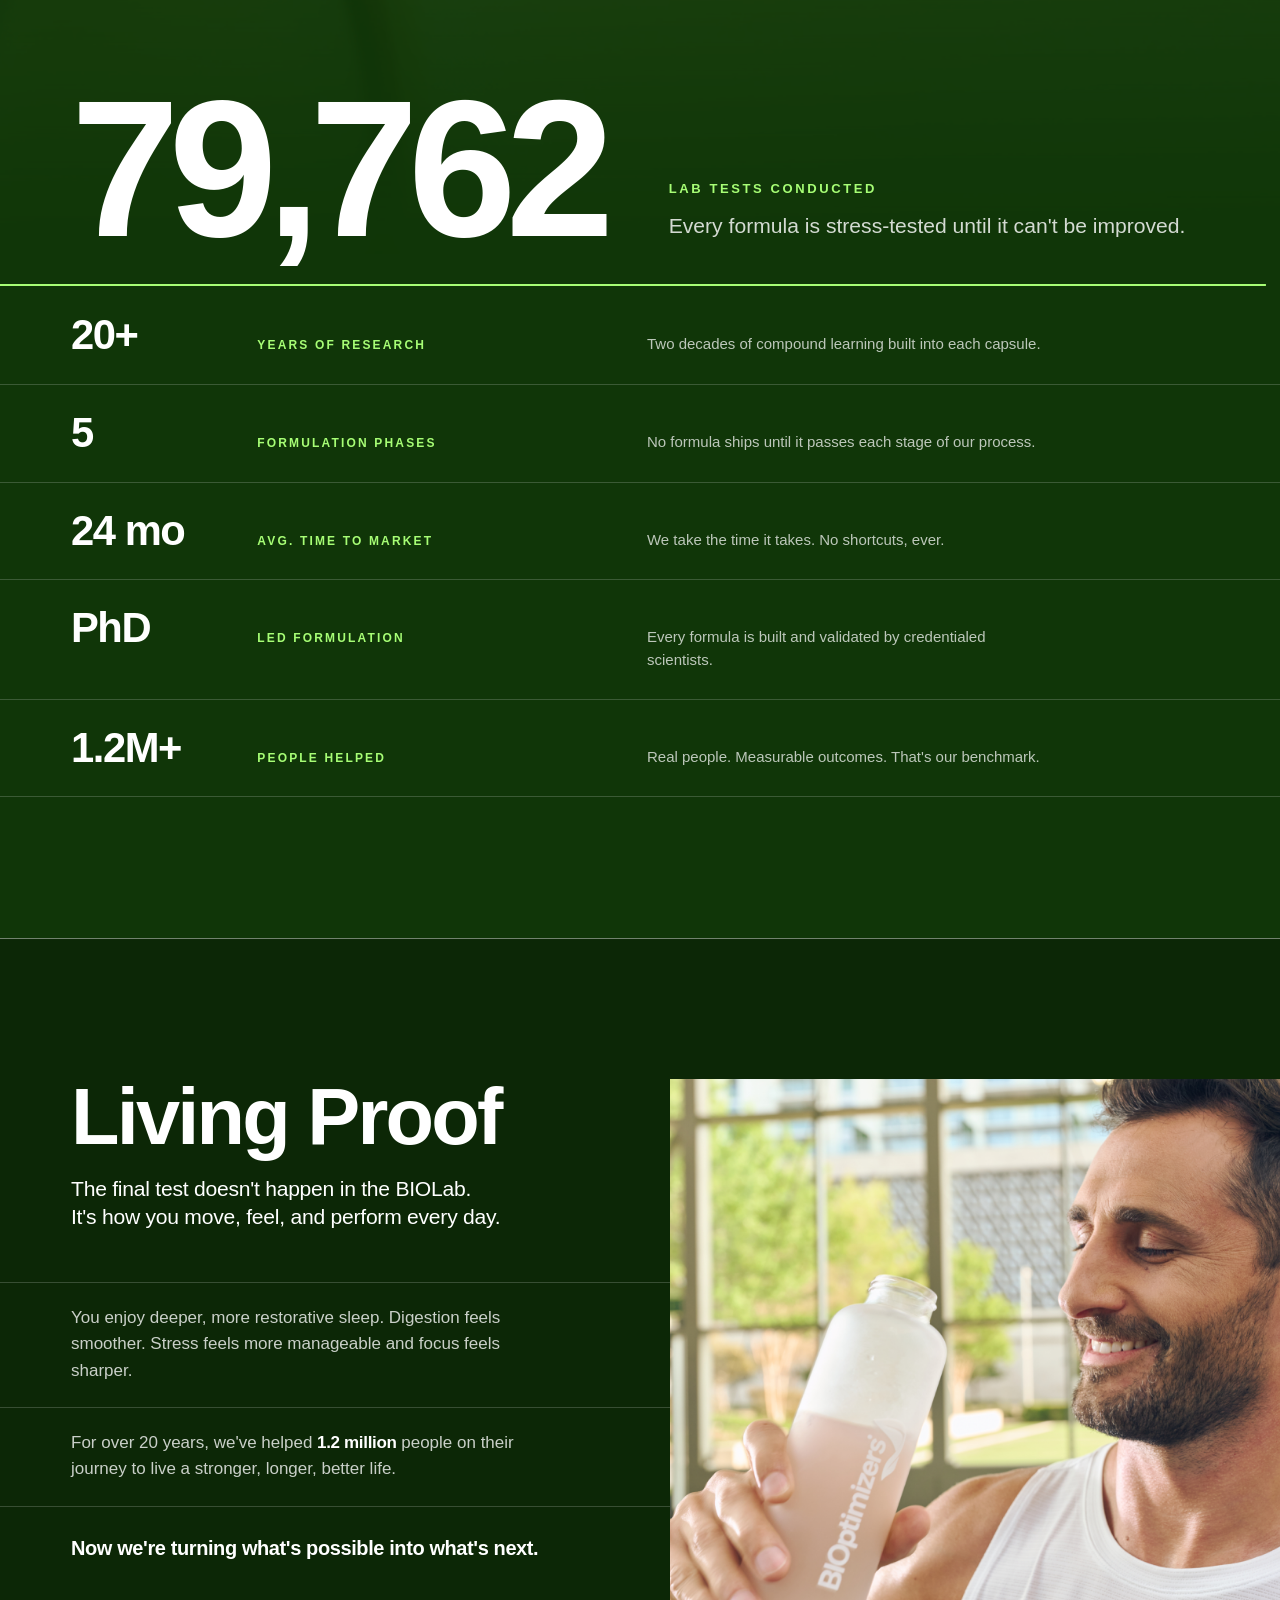
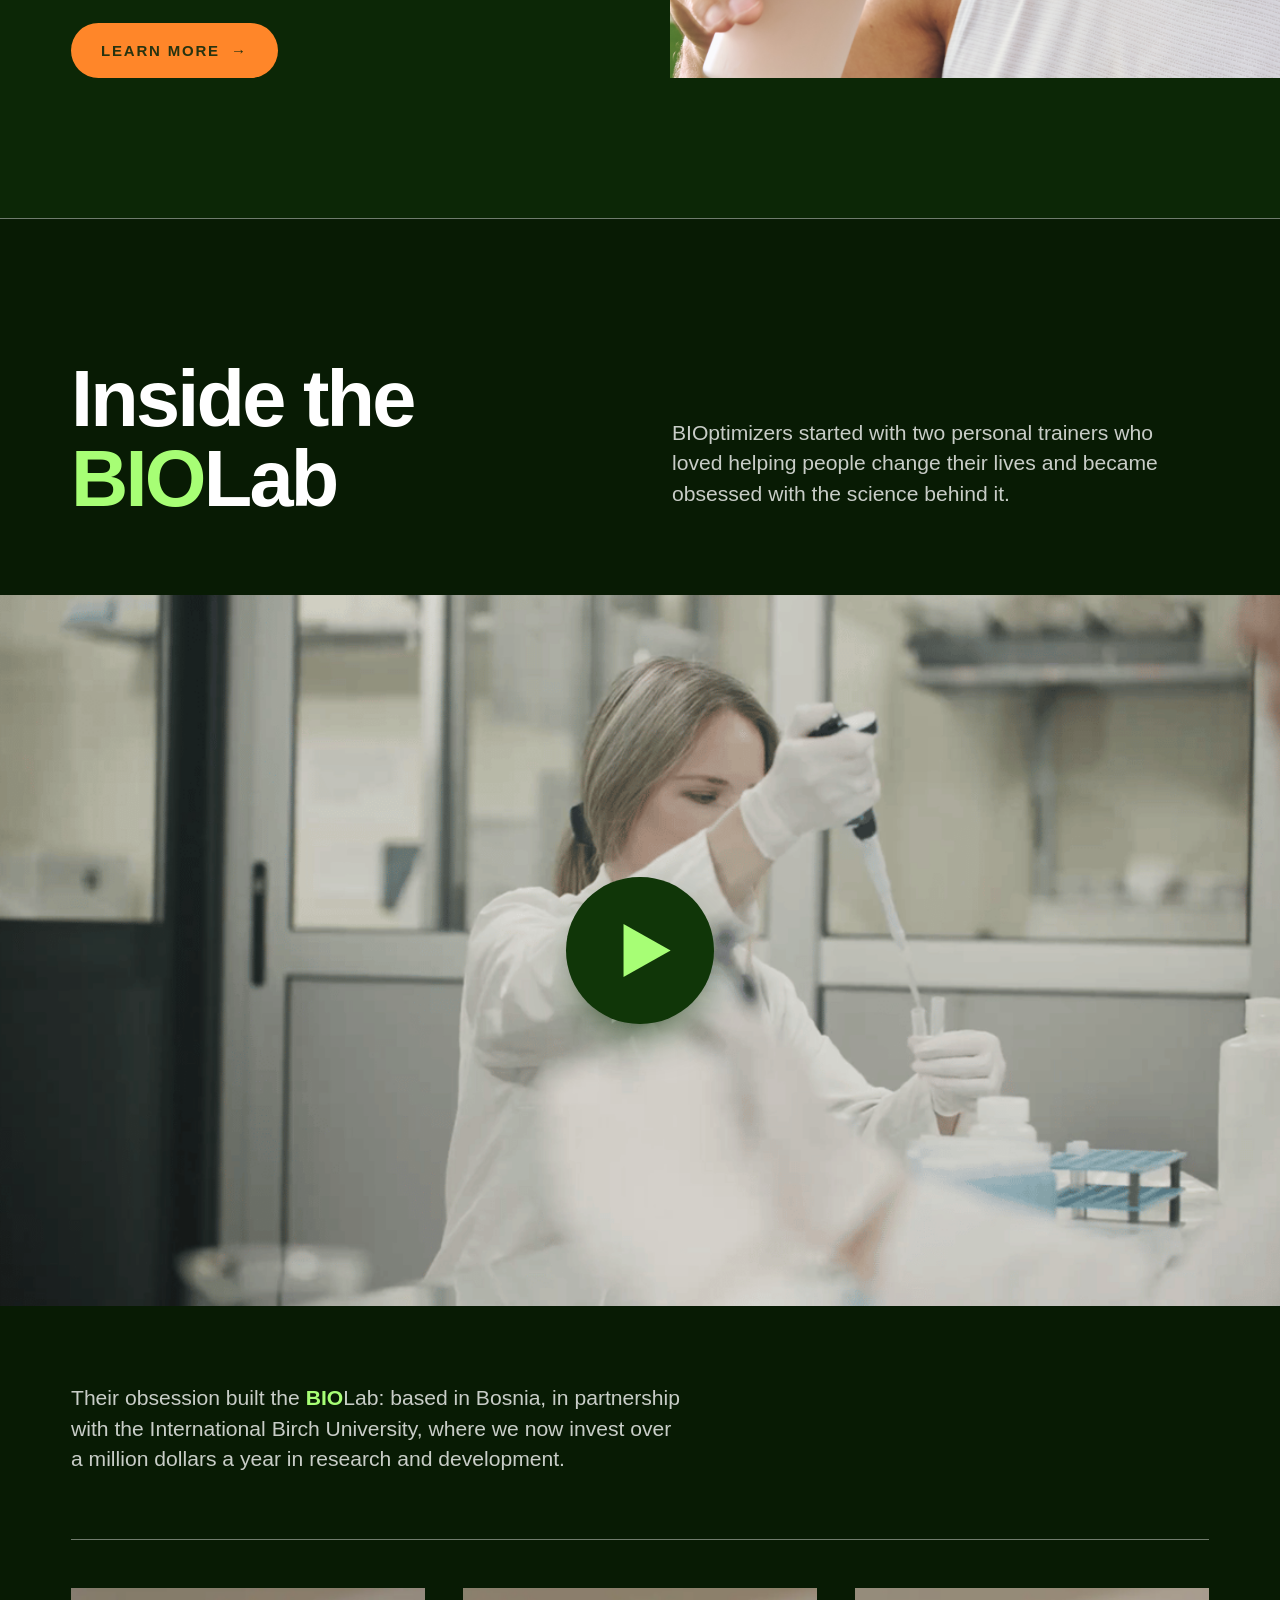
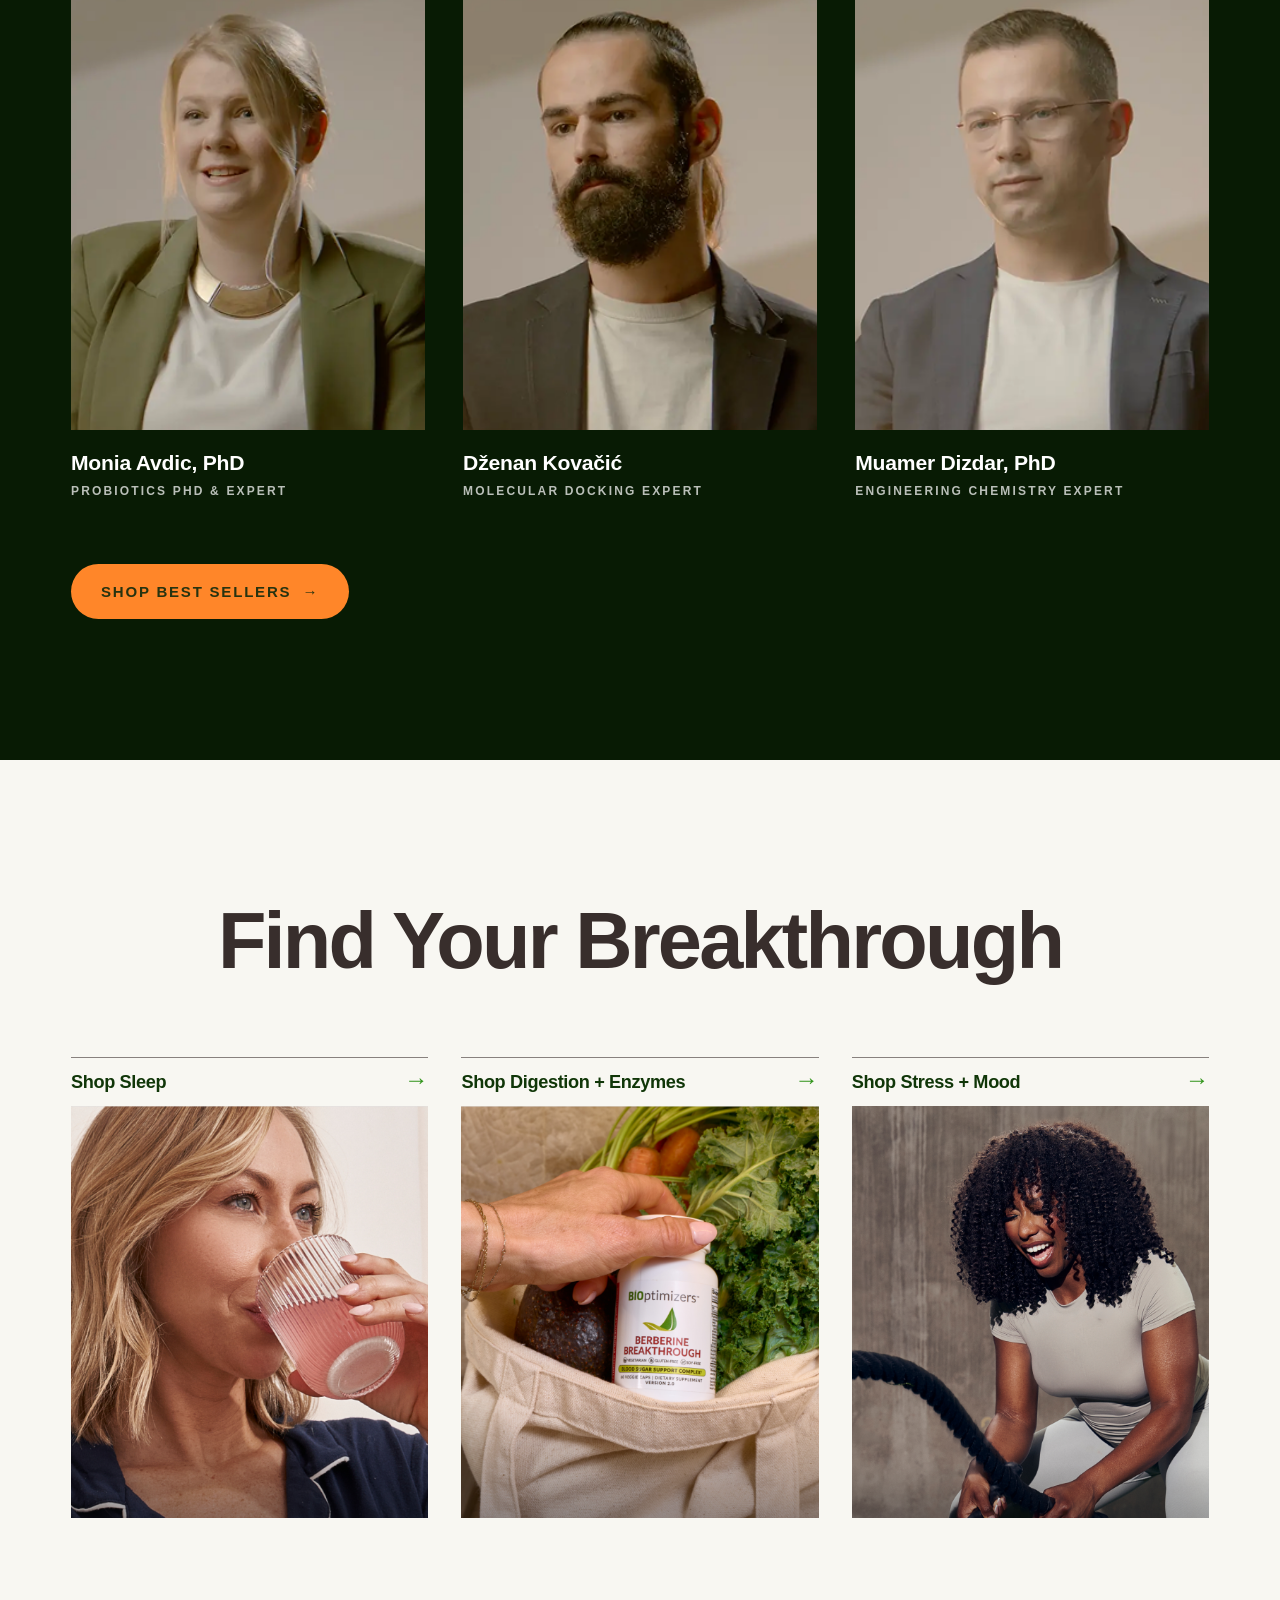
==== commit 9f1bcb40: "Staging deploy: noindex, and push every revision branch Netlify is a public URL. This preview carrie" ====
--- a/index.html
+++ b/index.html
@@ -3,6 +3,11 @@
 <head>
 <meta charset="utf-8">
 <meta name="viewport" content="width=device-width, initial-scale=1">
+<!-- STAGING DEPLOY. This build preview carries the real brand's copy and
+     product photography, so it must not be indexed: left open it competes
+     with the live site in search and can be mistaken for it. Delete this
+     line when the page ships to its real home. -->
+<meta name="robots" content="noindex, nofollow">
 <title>Breakthrough Science You Can Feel | BIOptimizers</title>
 <meta name="description" content="See how we're building the science of what's possible.">
 <link rel="stylesheet" href="./styles.css">
